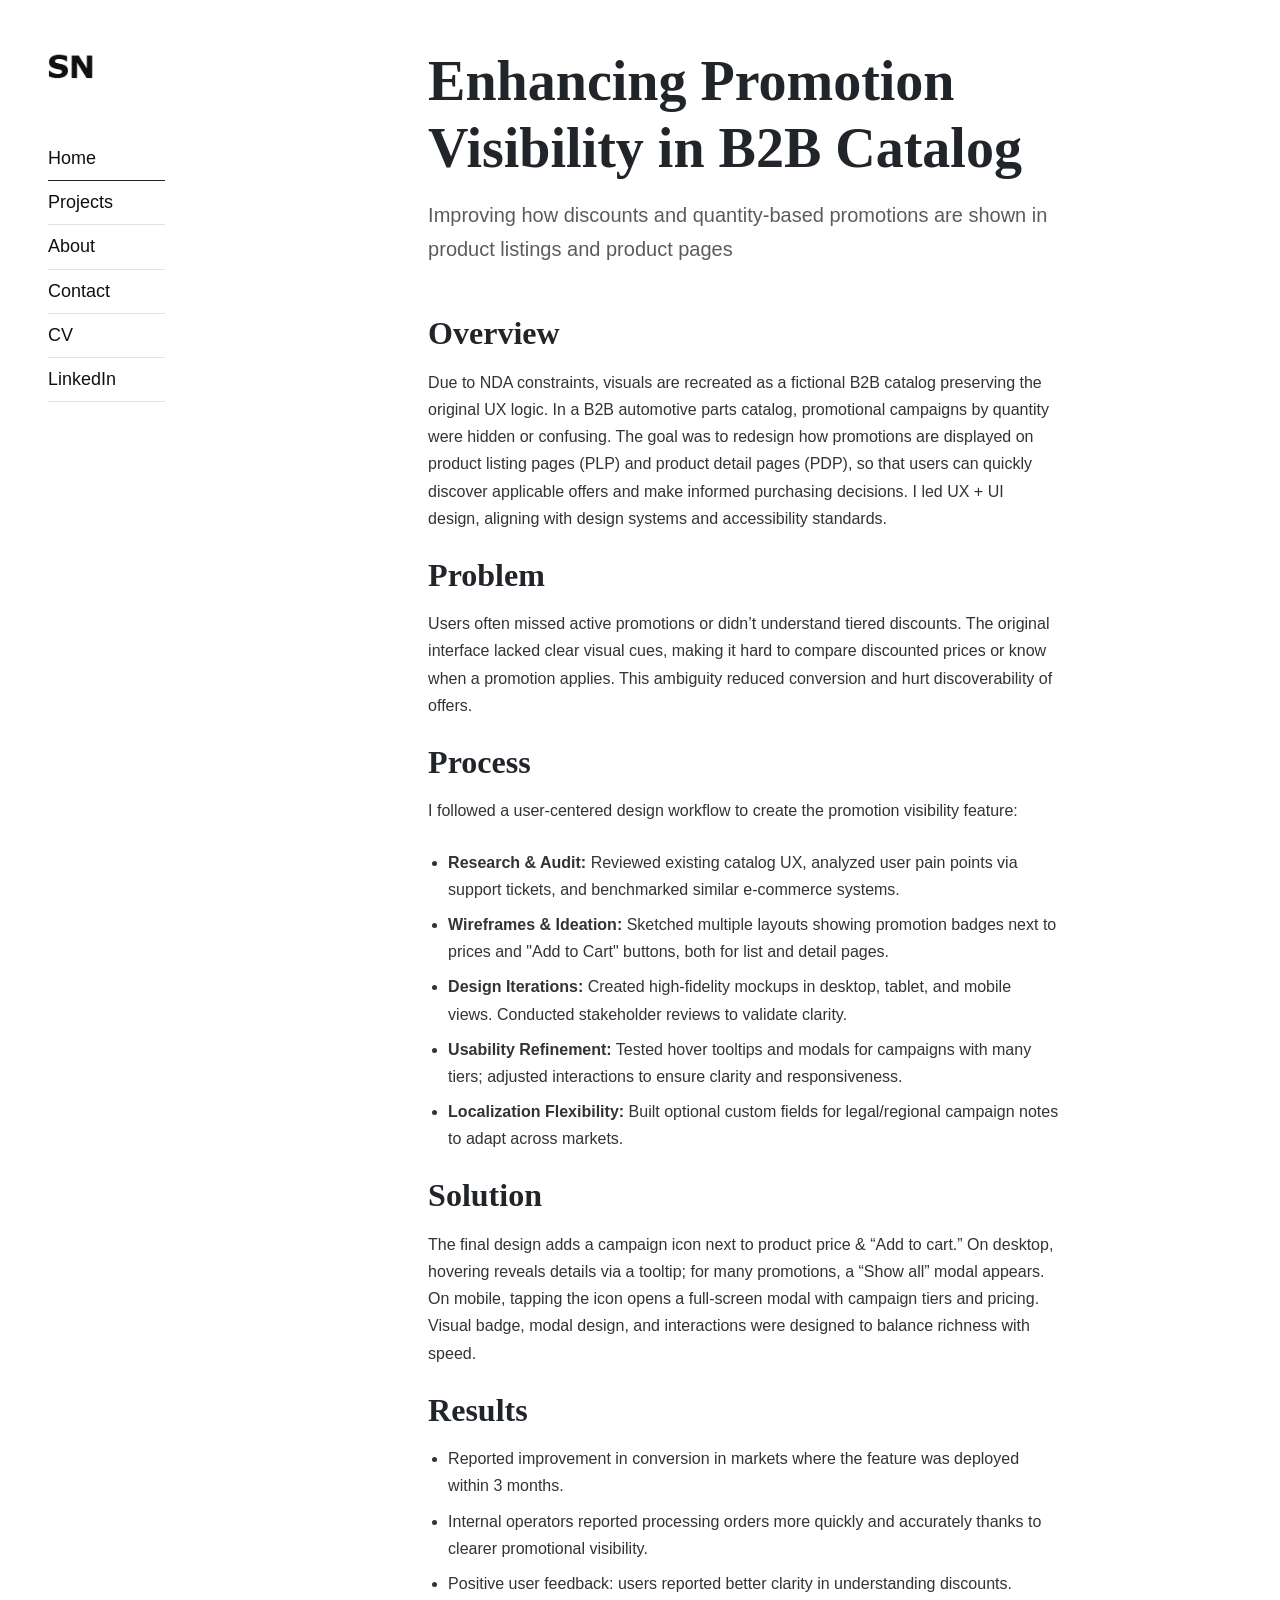
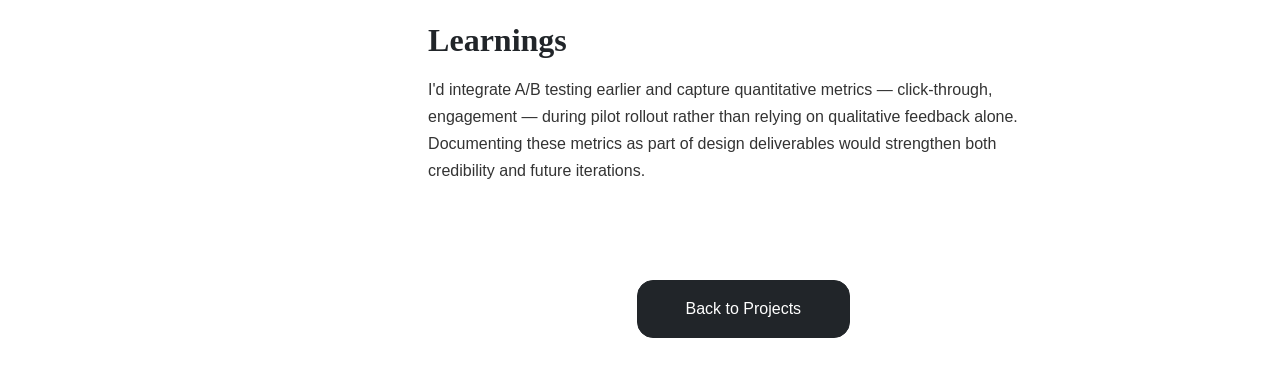
==== case-studies/Project-1.html @ 199e0dfa "Add files via upload" ====
<!DOCTYPE html>
<html lang="en"><plasmo-csui id="plasmo-inspector"><template shadowrootmode="open"><style>@import "https://fonts.googleapis.com/css2?family=Inter:wght@300;400;500&display=swap";@import "https://fonts.googleapis.com/css2?family=Roboto:wght@300;400;500&display=swap";@import "https://fonts.googleapis.com/css2?family=Inter:wght@100..900&family=Roboto+Mono:ital,wght@0,100..700;1,100..700&display=swap";*,:before,:after,::backdrop{--tw-border-spacing-x:0;--tw-border-spacing-y:0;--tw-translate-x:0;--tw-translate-y:0;--tw-rotate:0;--tw-skew-x:0;--tw-skew-y:0;--tw-scale-x:1;--tw-scale-y:1;--tw-pan-x: ;--tw-pan-y: ;--tw-pinch-zoom: ;--tw-scroll-snap-strictness:proximity;--tw-gradient-from-position: ;--tw-gradient-via-position: ;--tw-gradient-to-position: ;--tw-ordinal: ;--tw-slashed-zero: ;--tw-numeric-figure: ;--tw-numeric-spacing: ;--tw-numeric-fraction: ;--tw-ring-inset: ;--tw-ring-offset-width:0px;--tw-ring-offset-color:#fff;--tw-ring-color:#3b82f680;--tw-ring-offset-shadow:0 0 #0000;--tw-ring-shadow:0 0 #0000;--tw-shadow:0 0 #0000;--tw-shadow-colored:0 0 #0000;--tw-blur: ;--tw-brightness: ;--tw-contrast: ;--tw-grayscale: ;--tw-hue-rotate: ;--tw-invert: ;--tw-saturate: ;--tw-sepia: ;--tw-drop-shadow: ;--tw-backdrop-blur: ;--tw-backdrop-brightness: ;--tw-backdrop-contrast: ;--tw-backdrop-grayscale: ;--tw-backdrop-hue-rotate: ;--tw-backdrop-invert: ;--tw-backdrop-opacity: ;--tw-backdrop-saturate: ;--tw-backdrop-sepia: ;--tw-contain-size: ;--tw-contain-layout: ;--tw-contain-paint: ;--tw-contain-style: }*,:before,:after{box-sizing:border-box;border:0 solid #e5e7eb}:before,:after{--tw-content:""}html,:host{-webkit-text-size-adjust:100%;tab-size:4;font-feature-settings:normal;font-variation-settings:normal;-webkit-tap-highlight-color:transparent;font-family:ui-sans-serif,system-ui,sans-serif,Apple Color Emoji,Segoe UI Emoji,Segoe UI Symbol,Noto Color Emoji;line-height:1.5}body{line-height:inherit;margin:0}hr{height:0;color:inherit;border-top-width:1px}abbr:where([title]){text-decoration:underline dotted}h1,h2,h3,h4,h5,h6{font-size:inherit;font-weight:inherit}a{color:inherit;text-decoration:inherit}b,strong{font-weight:bolder}code,kbd,samp,pre{font-feature-settings:normal;font-variation-settings:normal;font-family:ui-monospace,SFMono-Regular,Menlo,Monaco,Consolas,Liberation Mono,Courier New,monospace;font-size:1em}small{font-size:80%}sub,sup{vertical-align:baseline;font-size:75%;line-height:0;position:relative}sub{bottom:-.25em}sup{top:-.5em}table{text-indent:0;border-color:inherit;border-collapse:collapse}button,input,optgroup,select,textarea{font-feature-settings:inherit;font-variation-settings:inherit;font-family:inherit;font-size:100%;font-weight:inherit;line-height:inherit;letter-spacing:inherit;color:inherit;margin:0;padding:0}button,select{text-transform:none}button,input:where([type=button]),input:where([type=reset]),input:where([type=submit]){-webkit-appearance:button;background-color:#0000;background-image:none}:-moz-focusring{outline:auto}:-moz-ui-invalid{box-shadow:none}progress{vertical-align:baseline}::-webkit-inner-spin-button{height:auto}::-webkit-outer-spin-button{height:auto}[type=search]{-webkit-appearance:textfield;outline-offset:-2px}::-webkit-search-decoration{-webkit-appearance:none}::-webkit-file-upload-button{-webkit-appearance:button;font:inherit}summary{display:list-item}blockquote,dl,dd,h1,h2,h3,h4,h5,h6,hr,figure,p,pre{margin:0}fieldset{margin:0;padding:0}legend{padding:0}ol,ul,menu{margin:0;padding:0;list-style:none}dialog{padding:0}textarea{resize:vertical}input::-moz-placeholder{opacity:1;color:#9ca3af}textarea::-moz-placeholder{opacity:1;color:#9ca3af}input::placeholder,textarea::placeholder{opacity:1;color:#9ca3af}button,[role=button]{cursor:pointer}:disabled{cursor:default}img,svg,video,canvas,audio,iframe,embed,object{vertical-align:middle;display:block}img,video{max-width:100%;height:auto}[hidden]:where(:not([hidden=until-found])){display:none}.\!container{width:100%!important}.container{width:100%}@media (width>=640px){.\!container{max-width:640px!important}.container{max-width:640px}}@media (width>=768px){.\!container{max-width:768px!important}.container{max-width:768px}}@media (width>=1024px){.\!container{max-width:1024px!important}.container{max-width:1024px}}@media (width>=1280px){.\!container{max-width:1280px!important}.container{max-width:1280px}}@media (width>=1536px){.\!container{max-width:1536px!important}.container{max-width:1536px}}.sr-only{clip:rect(0,0,0,0);white-space:nowrap;border-width:0;width:1px;height:1px;margin:-1px;padding:0;position:absolute;overflow:hidden}.pointer-events-none{pointer-events:none}.visible{visibility:visible}.collapse{visibility:collapse}.static{position:static}.fixed{position:fixed}.absolute{position:absolute}.relative{position:relative}.inset-0{inset:0}.-left-5{left:-1.25rem}.-right-3{right:-.75rem}.-top-16{top:-4rem}.-top-5{top:-1.25rem}.-top-6{top:-1.5rem}.-top-8{top:-2rem}.-top-9{top:-2.25rem}.bottom-0{bottom:0}.left-0{left:0}.left-1\/2{left:50%}.left-12{left:3rem}.left-\[32px\]{left:32px}.right-0{right:0}.right-4{right:1rem}.right-\[15px\]{right:15px}.right-\[21px\]{right:21px}.right-\[39px\]{right:39px}.top-0{top:0}.top-0\.5{top:.125rem}.top-4{top:1rem}.top-40{top:10rem}.top-8{top:2rem}.top-\[120px\]{top:120px}.top-\[127px\]{top:127px}.top-\[13px\]{top:13px}.top-\[23px\]{top:23px}.top-\[250px\]{top:250px}.top-\[47px\]{top:47px}.top-auto{top:auto}.z-0{z-index:0}.z-10{z-index:10}.z-20{z-index:20}.z-50{z-index:50}.z-\[1000\]{z-index:1000}.z-\[999999\]{z-index:999999}.col-span-2{grid-column:span 2/span 2}.m-0{margin:0}.m-1{margin:.25rem}.m-2{margin:.5rem}.m-3{margin:.75rem}.m-4{margin:1rem}.m-auto{margin:auto}.-mx-4{margin-left:-1rem;margin-right:-1rem}.mx-0{margin-left:0;margin-right:0}.mx-4{margin-left:1rem;margin-right:1rem}.mx-auto{margin-left:auto;margin-right:auto}.my-0{margin-top:0;margin-bottom:0}.my-1{margin-top:.25rem;margin-bottom:.25rem}.my-10{margin-top:2.5rem;margin-bottom:2.5rem}.my-12{margin-top:3rem;margin-bottom:3rem}.my-16{margin-top:4rem;margin-bottom:4rem}.my-2{margin-top:.5rem;margin-bottom:.5rem}.my-2\.5{margin-top:.625rem;margin-bottom:.625rem}.my-3{margin-top:.75rem;margin-bottom:.75rem}.my-4{margin-top:1rem;margin-bottom:1rem}.my-5{margin-top:1.25rem;margin-bottom:1.25rem}.my-6{margin-top:1.5rem;margin-bottom:1.5rem}.my-8{margin-top:2rem;margin-bottom:2rem}.-mb-2{margin-bottom:-.5rem}.mb-0{margin-bottom:0}.mb-1{margin-bottom:.25rem}.mb-10{margin-bottom:2.5rem}.mb-12{margin-bottom:3rem}.mb-16{margin-bottom:4rem}.mb-2{margin-bottom:.5rem}.mb-3{margin-bottom:.75rem}.mb-4{margin-bottom:1rem}.mb-5{margin-bottom:1.25rem}.mb-6{margin-bottom:1.5rem}.mb-8{margin-bottom:2rem}.ml-1{margin-left:.25rem}.ml-2{margin-left:.5rem}.ml-3{margin-left:.75rem}.ml-4{margin-left:1rem}.ml-5{margin-left:1.25rem}.ml-\[-1rem\]{margin-left:-1rem}.ml-auto{margin-left:auto}.mr-0{margin-right:0}.mr-1{margin-right:.25rem}.mr-2{margin-right:.5rem}.mr-3{margin-right:.75rem}.mr-4{margin-right:1rem}.mr-\[-1rem\]{margin-right:-1rem}.ms-3{margin-inline-start:.75rem}.mt-0{margin-top:0}.mt-1{margin-top:.25rem}.mt-10{margin-top:2.5rem}.mt-12{margin-top:3rem}.mt-16{margin-top:4rem}.mt-2{margin-top:.5rem}.mt-3{margin-top:.75rem}.mt-4{margin-top:1rem}.mt-5{margin-top:1.25rem}.mt-6{margin-top:1.5rem}.mt-8{margin-top:2rem}.mt-\[-1rem\]{margin-top:-1rem}.block{display:block}.inline-block{display:inline-block}.inline{display:inline}.flex{display:flex}.inline-flex{display:inline-flex}.grid{display:grid}.contents{display:contents}.hidden{display:none}.aspect-square{aspect-ratio:1}.h-10{height:2.5rem}.h-14{height:3.5rem}.h-16{height:4rem}.h-2{height:.5rem}.h-3{height:.75rem}.h-4{height:1rem}.h-5{height:1.25rem}.h-6{height:1.5rem}.h-8{height:2rem}.h-9{height:2.25rem}.h-\[140px\]{height:140px}.h-\[14px\]{height:14px}.h-\[152px\]{height:152px}.h-\[1px\]{height:1px}.h-\[24px\]{height:24px}.h-\[251px\]{height:251px}.h-\[252px\]{height:252px}.h-\[280px\]{height:280px}.h-\[32px\]{height:32px}.h-\[360px\]{height:360px}.h-\[36px\]{height:36px}.h-\[643px\]{height:643px}.h-\[650px\]{height:650px}.h-\[6px\]{height:6px}.h-\[80\%\]{height:80%}.h-\[88px\]{height:88px}.h-auto{height:auto}.h-full{height:100%}.h-screen{height:100vh}.max-h-\[400px\]{max-height:400px}.max-h-\[594px\]{max-height:594px}.max-h-\[643px\]{max-height:643px}.max-h-\[644px\]{max-height:644px}.max-h-\[648px\]{max-height:648px}.max-h-\[794px\]{max-height:794px}.max-h-\[80vh\]{max-height:80vh}.max-h-\[813px\]{max-height:813px}.max-h-fit{max-height:fit-content}.max-h-full{max-height:100%}.min-h-0{min-height:0}.min-h-\[50px\]{min-height:50px}.w-1\/2{width:50%}.w-10{width:2.5rem}.w-11\/12{width:91.6667%}.w-12{width:3rem}.w-14{width:3.5rem}.w-16{width:4rem}.w-3{width:.75rem}.w-4{width:1rem}.w-5{width:1.25rem}.w-6{width:1.5rem}.w-8{width:2rem}.w-\[106px\]{width:106px}.w-\[108px\]{width:108px}.w-\[116px\]{width:116px}.w-\[120px\]{width:120px}.w-\[130px\]{width:130px}.w-\[140px\]{width:140px}.w-\[147px\]{width:147px}.w-\[167px\]{width:167px}.w-\[168px\]{width:168px}.w-\[177px\]{width:177px}.w-\[180px\]{width:180px}.w-\[195px\]{width:195px}.w-\[222px\]{width:222px}.w-\[296px\]{width:296px}.w-\[30px\]{width:30px}.w-\[328px\]{width:328px}.w-\[360px\]{width:360px}.w-\[48\%\]{width:48%}.w-\[50\%\]{width:50%}.w-\[60px\]{width:60px}.w-\[6px\]{width:6px}.w-\[78px\]{width:78px}.w-\[90\%\]{width:90%}.w-\[97px\]{width:97px}.w-\[98px\]{width:98px}.w-\[calc\(100\%-19px\)\]{width:calc(100% - 19px)}.w-auto{width:auto}.w-fit{width:fit-content}.w-full{width:100%}.w-min{width:min-content}.min-w-48{min-width:12rem}.min-w-5{min-width:1.25rem}.min-w-\[138px\]{min-width:138px}.min-w-\[160px\]{min-width:160px}.max-w-\[150px\]{max-width:150px}.max-w-\[220px\]{max-width:220px}.max-w-\[290px\]{max-width:290px}.max-w-\[450px\]{max-width:450px}.max-w-\[500px\]{max-width:500px}.max-w-lg{max-width:32rem}.max-w-md{max-width:28rem}.max-w-xl{max-width:36rem}.flex-1{flex:1}.flex-shrink-0,.shrink-0{flex-shrink:0}.flex-grow{flex-grow:1}.-translate-x-1\/2{--tw-translate-x:-50%;transform:translate(var(--tw-translate-x),var(--tw-translate-y))rotate(var(--tw-rotate))skewX(var(--tw-skew-x))skewY(var(--tw-skew-y))scaleX(var(--tw-scale-x))scaleY(var(--tw-scale-y))}.-translate-y-16{--tw-translate-y:-4rem;transform:translate(var(--tw-translate-x),var(--tw-translate-y))rotate(var(--tw-rotate))skewX(var(--tw-skew-x))skewY(var(--tw-skew-y))scaleX(var(--tw-scale-x))scaleY(var(--tw-scale-y))}.-translate-y-2{--tw-translate-y:-.5rem;transform:translate(var(--tw-translate-x),var(--tw-translate-y))rotate(var(--tw-rotate))skewX(var(--tw-skew-x))skewY(var(--tw-skew-y))scaleX(var(--tw-scale-x))scaleY(var(--tw-scale-y))}.-translate-y-6{--tw-translate-y:-1.5rem;transform:translate(var(--tw-translate-x),var(--tw-translate-y))rotate(var(--tw-rotate))skewX(var(--tw-skew-x))skewY(var(--tw-skew-y))scaleX(var(--tw-scale-x))scaleY(var(--tw-scale-y))}.translate-x-0{--tw-translate-x:0px;transform:translate(var(--tw-translate-x),var(--tw-translate-y))rotate(var(--tw-rotate))skewX(var(--tw-skew-x))skewY(var(--tw-skew-y))scaleX(var(--tw-scale-x))scaleY(var(--tw-scale-y))}.translate-x-0\.5{--tw-translate-x:.125rem;transform:translate(var(--tw-translate-x),var(--tw-translate-y))rotate(var(--tw-rotate))skewX(var(--tw-skew-x))skewY(var(--tw-skew-y))scaleX(var(--tw-scale-x))scaleY(var(--tw-scale-y))}.translate-x-3{--tw-translate-x:.75rem;transform:translate(var(--tw-translate-x),var(--tw-translate-y))rotate(var(--tw-rotate))skewX(var(--tw-skew-x))skewY(var(--tw-skew-y))scaleX(var(--tw-scale-x))scaleY(var(--tw-scale-y))}.translate-x-8{--tw-translate-x:2rem;transform:translate(var(--tw-translate-x),var(--tw-translate-y))rotate(var(--tw-rotate))skewX(var(--tw-skew-x))skewY(var(--tw-skew-y))scaleX(var(--tw-scale-x))scaleY(var(--tw-scale-y))}.translate-x-\[0\.6rem\]{--tw-translate-x:.6rem;transform:translate(var(--tw-translate-x),var(--tw-translate-y))rotate(var(--tw-rotate))skewX(var(--tw-skew-x))skewY(var(--tw-skew-y))scaleX(var(--tw-scale-x))scaleY(var(--tw-scale-y))}.translate-y-2{--tw-translate-y:.5rem;transform:translate(var(--tw-translate-x),var(--tw-translate-y))rotate(var(--tw-rotate))skewX(var(--tw-skew-x))skewY(var(--tw-skew-y))scaleX(var(--tw-scale-x))scaleY(var(--tw-scale-y))}.translate-y-\[23px\]{--tw-translate-y:23px;transform:translate(var(--tw-translate-x),var(--tw-translate-y))rotate(var(--tw-rotate))skewX(var(--tw-skew-x))skewY(var(--tw-skew-y))scaleX(var(--tw-scale-x))scaleY(var(--tw-scale-y))}.rotate-180{--tw-rotate:180deg;transform:translate(var(--tw-translate-x),var(--tw-translate-y))rotate(var(--tw-rotate))skewX(var(--tw-skew-x))skewY(var(--tw-skew-y))scaleX(var(--tw-scale-x))scaleY(var(--tw-scale-y))}.scale-100{--tw-scale-x:1;--tw-scale-y:1;transform:translate(var(--tw-translate-x),var(--tw-translate-y))rotate(var(--tw-rotate))skewX(var(--tw-skew-x))skewY(var(--tw-skew-y))scaleX(var(--tw-scale-x))scaleY(var(--tw-scale-y))}.scale-95{--tw-scale-x:.95;--tw-scale-y:.95;transform:translate(var(--tw-translate-x),var(--tw-translate-y))rotate(var(--tw-rotate))skewX(var(--tw-skew-x))skewY(var(--tw-skew-y))scaleX(var(--tw-scale-x))scaleY(var(--tw-scale-y))}.transform{transform:translate(var(--tw-translate-x),var(--tw-translate-y))rotate(var(--tw-rotate))skewX(var(--tw-skew-x))skewY(var(--tw-skew-y))scaleX(var(--tw-scale-x))scaleY(var(--tw-scale-y))}@keyframes pulse{50%{opacity:.5}}.animate-pulse-slow{animation:3s cubic-bezier(.4,0,.6,1) infinite pulse}.cursor-default{cursor:default}.cursor-grab{cursor:grab}.cursor-grabbing{cursor:grabbing}.cursor-not-allowed{cursor:not-allowed}.cursor-pointer{cursor:pointer}.select-none{user-select:none}.resize{resize:both}.list-none{list-style-type:none}.grid-cols-3{grid-template-columns:repeat(3,minmax(0,1fr))}.flex-row{flex-direction:row}.flex-col{flex-direction:column}.flex-wrap{flex-wrap:wrap}.flex-nowrap{flex-wrap:nowrap}.items-start{align-items:flex-start}.items-end{align-items:flex-end}.items-center{align-items:center}.items-baseline{align-items:baseline}.justify-start{justify-content:flex-start}.justify-end{justify-content:flex-end}.justify-center{justify-content:center}.justify-between{justify-content:space-between}.justify-around{justify-content:space-around}.gap-0{gap:0}.gap-1{gap:.25rem}.gap-2{gap:.5rem}.gap-3{gap:.75rem}.gap-4{gap:1rem}.gap-\[10px\]{gap:10px}.gap-x-1{-moz-column-gap:.25rem;column-gap:.25rem}.gap-x-2{-moz-column-gap:.5rem;column-gap:.5rem}.gap-x-3{-moz-column-gap:.75rem;column-gap:.75rem}.gap-y-2{row-gap:.5rem}.gap-y-3{row-gap:.75rem}.gap-y-4{row-gap:1rem}.gap-y-5{row-gap:1.25rem}.space-x-1>:not([hidden])~:not([hidden]){--tw-space-x-reverse:0;margin-right:calc(.25rem*var(--tw-space-x-reverse));margin-left:calc(.25rem*calc(1 - var(--tw-space-x-reverse)))}.space-y-1>:not([hidden])~:not([hidden]){--tw-space-y-reverse:0;margin-top:calc(.25rem*calc(1 - var(--tw-space-y-reverse)));margin-bottom:calc(.25rem*var(--tw-space-y-reverse))}.space-y-2>:not([hidden])~:not([hidden]){--tw-space-y-reverse:0;margin-top:calc(.5rem*calc(1 - var(--tw-space-y-reverse)));margin-bottom:calc(.5rem*var(--tw-space-y-reverse))}.space-y-3>:not([hidden])~:not([hidden]){--tw-space-y-reverse:0;margin-top:calc(.75rem*calc(1 - var(--tw-space-y-reverse)));margin-bottom:calc(.75rem*var(--tw-space-y-reverse))}.space-y-4>:not([hidden])~:not([hidden]){--tw-space-y-reverse:0;margin-top:calc(1rem*calc(1 - var(--tw-space-y-reverse)));margin-bottom:calc(1rem*var(--tw-space-y-reverse))}.divide-y>:not([hidden])~:not([hidden]){--tw-divide-y-reverse:0;border-top-width:calc(1px*calc(1 - var(--tw-divide-y-reverse)));border-bottom-width:calc(1px*var(--tw-divide-y-reverse))}.divide-gray-100>:not([hidden])~:not([hidden]){--tw-divide-opacity:1;border-color:rgb(243 244 246/var(--tw-divide-opacity,1))}.overflow-auto{overflow:auto}.overflow-hidden{overflow:hidden}.overflow-visible{overflow:visible}.overflow-x-auto{overflow-x:auto}.overflow-y-auto{overflow-y:auto}.overflow-x-hidden{overflow-x:hidden}.overflow-x-scroll{overflow-x:scroll}.overflow-y-scroll{overflow-y:scroll}.truncate{text-overflow:ellipsis;white-space:nowrap;overflow:hidden}.whitespace-normal{white-space:normal}.whitespace-nowrap{white-space:nowrap}.whitespace-pre-line{white-space:pre-line}.whitespace-pre-wrap{white-space:pre-wrap}.break-words{overflow-wrap:break-word}.rounded{border-radius:.25rem}.rounded-\[3px\]{border-radius:3px}.rounded-\[4px\]{border-radius:4px}.rounded-full{border-radius:9999px}.rounded-lg{border-radius:.5rem}.rounded-md{border-radius:.375rem}.rounded-sm{border-radius:.125rem}.rounded-xl{border-radius:.75rem}.rounded-b-lg{border-bottom-right-radius:.5rem;border-bottom-left-radius:.5rem}.rounded-b-xl{border-bottom-right-radius:.75rem;border-bottom-left-radius:.75rem}.rounded-t-lg{border-top-left-radius:.5rem;border-top-right-radius:.5rem}.rounded-t-xl{border-top-left-radius:.75rem;border-top-right-radius:.75rem}.border{border-width:1px}.border-y{border-top-width:1px;border-bottom-width:1px}.border-b{border-bottom-width:1px}.border-t{border-top-width:1px}.border-dashed{border-style:dashed}.border-none{border-style:none}.border-black\/10{border-color:#0000001a}.border-black\/15{border-color:#00000026}.border-black\/20{border-color:#0003}.border-black\/25{border-color:#00000040}.border-black\/8{border-color:#00000014}.border-black\/\[0\.16\]{border-color:#00000029}.border-gray-200{--tw-border-opacity:1;border-color:rgb(229 231 235/var(--tw-border-opacity,1))}.border-gray-300{--tw-border-opacity:1;border-color:rgb(209 213 219/var(--tw-border-opacity,1))}.border-gray-700{--tw-border-opacity:1;border-color:rgb(55 65 81/var(--tw-border-opacity,1))}.border-peeper-purple{--tw-border-opacity:1;border-color:rgb(93 45 230/var(--tw-border-opacity,1))}.border-red-200{--tw-border-opacity:1;border-color:rgb(254 202 202/var(--tw-border-opacity,1))}.border-surface-gray{--tw-border-opacity:1;border-color:rgb(245 245 245/var(--tw-border-opacity,1))}.border-white{--tw-border-opacity:1;border-color:rgb(255 255 255/var(--tw-border-opacity,1))}.border-white\/10{border-color:#ffffff1a}.border-white\/15{border-color:#ffffff26}.border-white\/20{border-color:#fff3}.border-white\/25{border-color:#ffffff40}.border-white\/8{border-color:#ffffff14}.border-t-gray-200{--tw-border-opacity:1;border-top-color:rgb(229 231 235/var(--tw-border-opacity,1))}.border-t-white\/15{border-top-color:#ffffff26}.bg-\[\#05381A\]{--tw-bg-opacity:1;background-color:rgb(5 56 26/var(--tw-bg-opacity,1))}.bg-\[\#580808\]{--tw-bg-opacity:1;background-color:rgb(88 8 8/var(--tw-bg-opacity,1))}.bg-\[\#C5F1D8\]{--tw-bg-opacity:1;background-color:rgb(197 241 216/var(--tw-bg-opacity,1))}.bg-\[\#C7C7C7\]{--tw-bg-opacity:1;background-color:rgb(199 199 199/var(--tw-bg-opacity,1))}.bg-\[\#EBEBEB\]{--tw-bg-opacity:1;background-color:rgb(235 235 235/var(--tw-bg-opacity,1))}.bg-\[\#FCDEDE\]{--tw-bg-opacity:1;background-color:rgb(252 222 222/var(--tw-bg-opacity,1))}.bg-active-tab{background-color:#5d2de614}.bg-active-tab-hover{background-color:#5d2de629}.bg-black{--tw-bg-opacity:1;background-color:rgb(0 0 0/var(--tw-bg-opacity,1))}.bg-black\/10{background-color:#0000001a}.bg-black\/25{background-color:#00000040}.bg-black\/30{background-color:#0000004d}.bg-black\/40{background-color:#0006}.bg-black\/5{background-color:#0000000d}.bg-black\/60{background-color:#0009}.bg-black\/8{background-color:#00000014}.bg-blue-500{--tw-bg-opacity:1;background-color:rgb(59 130 246/var(--tw-bg-opacity,1))}.bg-gray-100{--tw-bg-opacity:1;background-color:rgb(243 244 246/var(--tw-bg-opacity,1))}.bg-gray-200{--tw-bg-opacity:1;background-color:rgb(229 231 235/var(--tw-bg-opacity,1))}.bg-gray-300{--tw-bg-opacity:1;background-color:rgb(209 213 219/var(--tw-bg-opacity,1))}.bg-peeper-dark-gray{--tw-bg-opacity:1;background-color:rgb(38 38 38/var(--tw-bg-opacity,1))}.bg-peeper-dark-pink\/15{background-color:#fb3aa226}.bg-peeper-dark-pink\/25{background-color:#fb3aa240}.bg-peeper-gray{--tw-bg-opacity:1;background-color:rgb(102 102 102/var(--tw-bg-opacity,1))}.bg-peeper-green{--tw-bg-opacity:1;background-color:rgb(5 56 26/var(--tw-bg-opacity,1))}.bg-peeper-light-green{--tw-bg-opacity:1;background-color:rgb(211 248 225/var(--tw-bg-opacity,1))}.bg-peeper-pink-accent{--tw-bg-opacity:1;background-color:rgb(255 235 246/var(--tw-bg-opacity,1))}.bg-peeper-purple{--tw-bg-opacity:1;background-color:rgb(93 45 230/var(--tw-bg-opacity,1))}.bg-peeper-purple\/15{background-color:#5d2de626}.bg-peeper-purple\/35{background-color:#5d2de659}.bg-peeper-purple\/50{background-color:#5d2de680}.bg-peeper-purple\/8{background-color:#5d2de614}.bg-peeper-white-hover{--tw-bg-opacity:1;background-color:rgb(245 245 245/var(--tw-bg-opacity,1))}.bg-primary{--tw-bg-opacity:1;background-color:rgb(14 14 14/var(--tw-bg-opacity,1))}.bg-red-50{--tw-bg-opacity:1;background-color:rgb(254 242 242/var(--tw-bg-opacity,1))}.bg-secondary{--tw-bg-opacity:1;background-color:rgb(38 38 38/var(--tw-bg-opacity,1))}.bg-surface-gray{--tw-bg-opacity:1;background-color:rgb(245 245 245/var(--tw-bg-opacity,1))}.bg-transparent{background-color:#0000}.bg-white{--tw-bg-opacity:1;background-color:rgb(255 255 255/var(--tw-bg-opacity,1))}.bg-white\/10{background-color:#ffffff1a}.bg-white\/15{background-color:#ffffff26}.bg-white\/5{background-color:#ffffff0d}.bg-white\/8{background-color:#ffffff14}.bg-opacity-80{--tw-bg-opacity:.8}.bg-gradient-to-b{background-image:linear-gradient(to bottom,var(--tw-gradient-stops))}.bg-gradient-to-t{background-image:linear-gradient(to top,var(--tw-gradient-stops))}.from-black\/0{--tw-gradient-from:#0000 var(--tw-gradient-from-position);--tw-gradient-to:#0000 var(--tw-gradient-to-position);--tw-gradient-stops:var(--tw-gradient-from),var(--tw-gradient-to)}.from-white\/0{--tw-gradient-from:#fff0 var(--tw-gradient-from-position);--tw-gradient-to:#fff0 var(--tw-gradient-to-position);--tw-gradient-stops:var(--tw-gradient-from),var(--tw-gradient-to)}.from-white\/80{--tw-gradient-from:#fffc var(--tw-gradient-from-position);--tw-gradient-to:#fff0 var(--tw-gradient-to-position);--tw-gradient-stops:var(--tw-gradient-from),var(--tw-gradient-to)}.via-white\/50{--tw-gradient-to:#fff0 var(--tw-gradient-to-position);--tw-gradient-stops:var(--tw-gradient-from),#ffffff80 var(--tw-gradient-via-position),var(--tw-gradient-to)}.via-white\/70{--tw-gradient-to:#fff0 var(--tw-gradient-to-position);--tw-gradient-stops:var(--tw-gradient-from),#ffffffb3 var(--tw-gradient-via-position),var(--tw-gradient-to)}.to-black\/60{--tw-gradient-to:#0009 var(--tw-gradient-to-position)}.to-white\/0{--tw-gradient-to:#fff0 var(--tw-gradient-to-position)}.to-white\/100{--tw-gradient-to:#fff var(--tw-gradient-to-position)}.fill-\[\#5D2DE6\]{fill:#5d2de6}.fill-\[\#999\]{fill:#999}.fill-\[\#9E81F0\]{fill:#9e81f0}.fill-\[\#C7C7C7\]{fill:#c7c7c7}.fill-inspector-props{fill:#999}.fill-peeper-dark-gray{fill:#262626}.stroke-peeper-gray{stroke:#666}.stroke-peeper-light-pink{stroke:#9e81f0}.stroke-peeper-purple{stroke:#5d2de6}.stroke-peeper-white-secondary{stroke:#c7c7c7}.object-contain{-o-object-fit:contain;object-fit:contain}.object-cover{-o-object-fit:cover;object-fit:cover}.p-0{padding:0}.p-1{padding:.25rem}.p-1\.5{padding:.375rem}.p-2{padding:.5rem}.p-3{padding:.75rem}.p-4{padding:1rem}.p-5{padding:1.25rem}.p-6{padding:1.5rem}.p-\[12px\]{padding:12px}.px-0{padding-left:0;padding-right:0}.px-1{padding-left:.25rem;padding-right:.25rem}.px-2{padding-left:.5rem;padding-right:.5rem}.px-3{padding-left:.75rem;padding-right:.75rem}.px-4{padding-left:1rem;padding-right:1rem}.px-6{padding-left:1.5rem;padding-right:1.5rem}.px-\[10px\]{padding-left:10px;padding-right:10px}.py-0{padding-top:0;padding-bottom:0}.py-1{padding-top:.25rem;padding-bottom:.25rem}.py-2{padding-top:.5rem;padding-bottom:.5rem}.py-3{padding-top:.75rem;padding-bottom:.75rem}.py-4{padding-top:1rem;padding-bottom:1rem}.py-5{padding-top:1.25rem;padding-bottom:1.25rem}.py-8{padding-top:2rem;padding-bottom:2rem}.py-\[2px\]{padding-top:2px;padding-bottom:2px}.pb-1{padding-bottom:.25rem}.pb-4{padding-bottom:1rem}.pb-6{padding-bottom:1.5rem}.pl-1{padding-left:.25rem}.pl-3{padding-left:.75rem}.pr-2{padding-right:.5rem}.pt-1{padding-top:.25rem}.pt-2{padding-top:.5rem}.pt-4{padding-top:1rem}.text-left{text-align:left}.text-center{text-align:center}.font-mono{font-family:ui-monospace,SFMono-Regular,Menlo,Monaco,Consolas,Liberation Mono,Courier New,monospace}.font-roboto{font-family:Roboto,sans-serif,Roboto Mono}.font-roboto-mono{font-family:Roboto Mono}.text-2xl{font-size:1.5rem;line-height:2rem}.text-\[10px\]{font-size:10px}.text-\[12px\]{font-size:12px}.text-\[14px\]{font-size:14px}.text-base{font-size:1rem;line-height:1.5rem}.text-lg{font-size:1.125rem;line-height:1.75rem}.text-sm{font-size:.875rem;line-height:1.25rem}.text-xl{font-size:1.25rem;line-height:1.75rem}.text-xs{font-size:.75rem;line-height:1rem}.font-\[500\]{font-weight:500}.font-bold{font-weight:700}.font-light{font-weight:300}.font-medium{font-weight:500}.font-normal{font-weight:400}.font-semibold{font-weight:600}.uppercase{text-transform:uppercase}.\!capitalize{text-transform:capitalize!important}.capitalize{text-transform:capitalize}.normal-case{text-transform:none}.leading-120{line-height:120%}.leading-130{line-height:130%}.leading-140{line-height:140%}.leading-6{line-height:1.5rem}.leading-none{line-height:1}.leading-paragraph{line-height:140%}.tracking-14{letter-spacing:-.14px}.tracking-16{letter-spacing:-.16px}.tracking-2{letter-spacing:-.2px}.tracking-24{letter-spacing:-.24px}.tracking-4{letter-spacing:-.4px}.tracking-wide{letter-spacing:.025em}.tracking-wider{letter-spacing:.05em}.text-\[\#0E0E0E\]{--tw-text-opacity:1;color:rgb(14 14 14/var(--tw-text-opacity,1))}.text-\[\#580808\]{--tw-text-opacity:1;color:rgb(88 8 8/var(--tw-text-opacity,1))}.text-\[\#C5F1D8\]{--tw-text-opacity:1;color:rgb(197 241 216/var(--tw-text-opacity,1))}.text-\[\#F7CECE\]{--tw-text-opacity:1;color:rgb(247 206 206/var(--tw-text-opacity,1))}.text-black{--tw-text-opacity:1;color:rgb(0 0 0/var(--tw-text-opacity,1))}.text-blue-500{--tw-text-opacity:1;color:rgb(59 130 246/var(--tw-text-opacity,1))}.text-blue-600{--tw-text-opacity:1;color:rgb(37 99 235/var(--tw-text-opacity,1))}.text-gray-200{--tw-text-opacity:1;color:rgb(229 231 235/var(--tw-text-opacity,1))}.text-gray-400{--tw-text-opacity:1;color:rgb(156 163 175/var(--tw-text-opacity,1))}.text-gray-500{--tw-text-opacity:1;color:rgb(107 114 128/var(--tw-text-opacity,1))}.text-gray-600{--tw-text-opacity:1;color:rgb(75 85 99/var(--tw-text-opacity,1))}.text-gray-700{--tw-text-opacity:1;color:rgb(55 65 81/var(--tw-text-opacity,1))}.text-gray-800{--tw-text-opacity:1;color:rgb(31 41 55/var(--tw-text-opacity,1))}.text-gray-900{--tw-text-opacity:1;color:rgb(17 24 39/var(--tw-text-opacity,1))}.text-inspector-props{--tw-text-opacity:1;color:rgb(153 153 153/var(--tw-text-opacity,1))}.text-orange-600{--tw-text-opacity:1;color:rgb(234 88 12/var(--tw-text-opacity,1))}.text-peeper-dark-gray{--tw-text-opacity:1;color:rgb(38 38 38/var(--tw-text-opacity,1))}.text-peeper-gray{--tw-text-opacity:1;color:rgb(102 102 102/var(--tw-text-opacity,1))}.text-peeper-green{--tw-text-opacity:1;color:rgb(5 56 26/var(--tw-text-opacity,1))}.text-peeper-light-pink{--tw-text-opacity:1;color:rgb(158 129 240/var(--tw-text-opacity,1))}.text-peeper-pink{--tw-text-opacity:1;color:rgb(201 46 130/var(--tw-text-opacity,1))}.text-peeper-purple{--tw-text-opacity:1;color:rgb(93 45 230/var(--tw-text-opacity,1))}.text-peeper-white{--tw-text-opacity:1;color:rgb(222 222 222/var(--tw-text-opacity,1))}.text-peeper-white-secondary{--tw-text-opacity:1;color:rgb(199 199 199/var(--tw-text-opacity,1))}.text-primary{--tw-text-opacity:1;color:rgb(14 14 14/var(--tw-text-opacity,1))}.text-primary\/60{color:#0e0e0e99}.text-primary\/80{color:#0e0e0ecc}.text-red-600{--tw-text-opacity:1;color:rgb(220 38 38/var(--tw-text-opacity,1))}.text-red-800{--tw-text-opacity:1;color:rgb(153 27 27/var(--tw-text-opacity,1))}.text-secondary{--tw-text-opacity:1;color:rgb(38 38 38/var(--tw-text-opacity,1))}.text-white{--tw-text-opacity:1;color:rgb(255 255 255/var(--tw-text-opacity,1))}.text-white\/60{color:#fff9}.text-white\/80{color:#fffc}.text-white\/90{color:#ffffffe6}.opacity-0{opacity:0}.opacity-100{opacity:1}.opacity-30{opacity:.3}.opacity-50{opacity:.5}.opacity-60{opacity:.6}.\!shadow{--tw-shadow:0 1px 3px 0 #0000001a,0 1px 2px -1px #0000001a!important;--tw-shadow-colored:0 1px 3px 0 var(--tw-shadow-color),0 1px 2px -1px var(--tw-shadow-color)!important;box-shadow:var(--tw-ring-offset-shadow,0 0 #0000),var(--tw-ring-shadow,0 0 #0000),var(--tw-shadow)!important}.shadow{--tw-shadow:0 1px 3px 0 #0000001a,0 1px 2px -1px #0000001a;--tw-shadow-colored:0 1px 3px 0 var(--tw-shadow-color),0 1px 2px -1px var(--tw-shadow-color);box-shadow:var(--tw-ring-offset-shadow,0 0 #0000),var(--tw-ring-shadow,0 0 #0000),var(--tw-shadow)}.shadow-lg{--tw-shadow:0 10px 15px -3px #0000001a,0 4px 6px -4px #0000001a;--tw-shadow-colored:0 10px 15px -3px var(--tw-shadow-color),0 4px 6px -4px var(--tw-shadow-color);box-shadow:var(--tw-ring-offset-shadow,0 0 #0000),var(--tw-ring-shadow,0 0 #0000),var(--tw-shadow)}.shadow-md{--tw-shadow:0 4px 6px -1px #0000001a,0 2px 4px -2px #0000001a;--tw-shadow-colored:0 4px 6px -1px var(--tw-shadow-color),0 2px 4px -2px var(--tw-shadow-color);box-shadow:var(--tw-ring-offset-shadow,0 0 #0000),var(--tw-ring-shadow,0 0 #0000),var(--tw-shadow)}.shadow-sm{--tw-shadow:0 1px 2px 0 #0000000d;--tw-shadow-colored:0 1px 2px 0 var(--tw-shadow-color);box-shadow:var(--tw-ring-offset-shadow,0 0 #0000),var(--tw-ring-shadow,0 0 #0000),var(--tw-shadow)}.shadow-xl{--tw-shadow:0 20px 25px -5px #0000001a,0 8px 10px -6px #0000001a;--tw-shadow-colored:0 20px 25px -5px var(--tw-shadow-color),0 8px 10px -6px var(--tw-shadow-color);box-shadow:var(--tw-ring-offset-shadow,0 0 #0000),var(--tw-ring-shadow,0 0 #0000),var(--tw-shadow)}.shadow-white{--tw-shadow-color:#fff;--tw-shadow:var(--tw-shadow-colored)}.outline{outline-style:solid}.outline-2{outline-width:2px}.outline-offset-4{outline-offset:4px}.outline-blue-400{outline-color:#60a5fa}.ring{--tw-ring-offset-shadow:var(--tw-ring-inset)0 0 0 var(--tw-ring-offset-width)var(--tw-ring-offset-color);--tw-ring-shadow:var(--tw-ring-inset)0 0 0 calc(3px + var(--tw-ring-offset-width))var(--tw-ring-color);box-shadow:var(--tw-ring-offset-shadow),var(--tw-ring-shadow),var(--tw-shadow,0 0 #0000)}.ring-4{--tw-ring-offset-shadow:var(--tw-ring-inset)0 0 0 var(--tw-ring-offset-width)var(--tw-ring-offset-color);--tw-ring-shadow:var(--tw-ring-inset)0 0 0 calc(4px + var(--tw-ring-offset-width))var(--tw-ring-color);box-shadow:var(--tw-ring-offset-shadow),var(--tw-ring-shadow),var(--tw-shadow,0 0 #0000)}.ring-blue-400{--tw-ring-opacity:1;--tw-ring-color:rgb(96 165 250/var(--tw-ring-opacity,1))}.ring-offset-2{--tw-ring-offset-width:2px}.blur{--tw-blur:blur(8px);filter:var(--tw-blur)var(--tw-brightness)var(--tw-contrast)var(--tw-grayscale)var(--tw-hue-rotate)var(--tw-invert)var(--tw-saturate)var(--tw-sepia)var(--tw-drop-shadow)}.filter{filter:var(--tw-blur)var(--tw-brightness)var(--tw-contrast)var(--tw-grayscale)var(--tw-hue-rotate)var(--tw-invert)var(--tw-saturate)var(--tw-sepia)var(--tw-drop-shadow)}.backdrop-blur-sm{--tw-backdrop-blur:blur(4px);backdrop-filter:var(--tw-backdrop-blur)var(--tw-backdrop-brightness)var(--tw-backdrop-contrast)var(--tw-backdrop-grayscale)var(--tw-backdrop-hue-rotate)var(--tw-backdrop-invert)var(--tw-backdrop-opacity)var(--tw-backdrop-saturate)var(--tw-backdrop-sepia)}.transition{transition-property:color,background-color,border-color,text-decoration-color,fill,stroke,opacity,box-shadow,transform,filter,backdrop-filter;transition-duration:.15s;transition-timing-function:cubic-bezier(.4,0,.2,1)}.transition-all{transition-property:all;transition-duration:.15s;transition-timing-function:cubic-bezier(.4,0,.2,1)}.transition-colors{transition-property:color,background-color,border-color,text-decoration-color,fill,stroke;transition-duration:.15s;transition-timing-function:cubic-bezier(.4,0,.2,1)}.transition-opacity{transition-property:opacity;transition-duration:.15s;transition-timing-function:cubic-bezier(.4,0,.2,1)}.transition-transform{transition-property:transform;transition-duration:.15s;transition-timing-function:cubic-bezier(.4,0,.2,1)}.duration-0{transition-duration:0s}.duration-100{transition-duration:.1s}.duration-150{transition-duration:.15s}.duration-200{transition-duration:.2s}.duration-300{transition-duration:.3s}.duration-500{transition-duration:.5s}.ease-in-out{transition-timing-function:cubic-bezier(.4,0,.2,1)}@custom-variant dark (&:where(.dark,.dark*));body{cursor:default;margin:0;padding:0;font-family:Inter,sans-serif;font-size:16px;line-height:1.5}#plasmo-shadow-container{position:fixed!important}.hide-scrollbar::-webkit-scrollbar{display:none}.hide-scrollbar{-ms-overflow-style:none;scrollbar-width:none}.fill-available{height:stretch}.transparency-grid{background-color:#fff;background-image:linear-gradient(45deg,#d4d4d40f 25%,#0000 25%),linear-gradient(-45deg,#d4d4d481 25%,#0000 25%),linear-gradient(45deg,#0000 75%,#d4d4d481 75%),linear-gradient(-45deg,#0000 75%,#d4d4d481 75%);background-position:0 0,0 10px,10px -10px,-10px 0;background-size:20px 20px}.transparency-grid-black{background-color:#000;background-image:repeating-conic-gradient(#1a1a1a 0% 25%,#333 0% 50%);background-size:20px 20px}.border-element{background:#f5f5f5;position:absolute}.border-element-dark{background:#262626;position:absolute}.top{width:85%;height:4px;top:-1px;left:50%;transform:translate(-50%)}.bottom{width:85%;height:4px;bottom:-1px;left:50%;transform:translate(-50%)}.left{width:4px;height:79%;top:50%;left:-1px;transform:translateY(-50%)}.right{width:4px;height:79%;top:50%;right:-1px;transform:translateY(-50%)}.shadow{box-shadow:0 1px 3px #0000001f}.button_shadow{box-shadow:0 3px 3px -3px #00000029}.soft-shadow{box-shadow:0 4px 4px -4px #00000029}.dropdown-shadow{box-shadow:0 4px 4px -4px #00000040}.blur-fade:after{content:"";pointer-events:none;background:linear-gradient(270deg,#fff,#0000);width:80px;position:absolute;top:0;bottom:0;right:0}.blur-fade-dark:after{content:"";pointer-events:none;background:linear-gradient(270deg,#0e0e0e,#0000);width:80px;position:absolute;top:0;bottom:0;right:0}.gradient-background{background:linear-gradient(241deg,#fef6eb -.17%,#fef0f8 100%);transition:transform .3s ease-in-out;position:absolute;inset:0}.hover\:border-gray-300:hover{--tw-border-opacity:1;border-color:rgb(209 213 219/var(--tw-border-opacity,1))}.hover\:bg-active-tab:hover{background-color:#5d2de614}.hover\:bg-active-tab-hover:hover{background-color:#5d2de629}.hover\:bg-black\/10:hover{background-color:#0000001a}.hover\:bg-black\/5:hover{background-color:#0000000d}.hover\:bg-black\/8:hover{background-color:#00000014}.hover\:bg-blue-600:hover{--tw-bg-opacity:1;background-color:rgb(37 99 235/var(--tw-bg-opacity,1))}.hover\:bg-gray-100:hover{--tw-bg-opacity:1;background-color:rgb(243 244 246/var(--tw-bg-opacity,1))}.hover\:bg-gray-50:hover{--tw-bg-opacity:1;background-color:rgb(249 250 251/var(--tw-bg-opacity,1))}.hover\:bg-peeper-dark-gray:hover{--tw-bg-opacity:1;background-color:rgb(38 38 38/var(--tw-bg-opacity,1))}.hover\:bg-peeper-pink-accent\/80:hover{background-color:#ffebf6cc}.hover\:bg-peeper-purple-hover:hover{--tw-bg-opacity:1;background-color:rgb(74 36 184/var(--tw-bg-opacity,1))}.hover\:bg-peeper-purple\/15:hover{background-color:#5d2de626}.hover\:bg-peeper-purple\/30:hover{background-color:#5d2de64d}.hover\:bg-peeper-purple\/50:hover{background-color:#5d2de680}.hover\:bg-peeper-purple\/90:hover{background-color:#5d2de6e6}.hover\:bg-peeper-white-hover:hover{--tw-bg-opacity:1;background-color:rgb(245 245 245/var(--tw-bg-opacity,1))}.hover\:bg-peeper-white-hover\/15:hover{background-color:#f5f5f526}.hover\:bg-peeper-white-hover\/5:hover{background-color:#f5f5f50d}.hover\:bg-primary\/80:hover{background-color:#0e0e0ecc}.hover\:bg-surface-gray:hover{--tw-bg-opacity:1;background-color:rgb(245 245 245/var(--tw-bg-opacity,1))}.hover\:bg-white\/10:hover{background-color:#ffffff1a}.hover\:bg-white\/15:hover{background-color:#ffffff26}.hover\:bg-white\/20:hover{background-color:#fff3}.hover\:bg-white\/25:hover{background-color:#ffffff40}.hover\:bg-white\/30:hover{background-color:#ffffff4d}.hover\:bg-white\/5:hover{background-color:#ffffff0d}.hover\:bg-white\/8:hover{background-color:#ffffff14}.hover\:bg-opacity-100:hover{--tw-bg-opacity:1}.hover\:text-gray-900:hover{--tw-text-opacity:1;color:rgb(17 24 39/var(--tw-text-opacity,1))}.hover\:text-primary:hover{--tw-text-opacity:1;color:rgb(14 14 14/var(--tw-text-opacity,1))}.hover\:text-white:hover{--tw-text-opacity:1;color:rgb(255 255 255/var(--tw-text-opacity,1))}.hover\:opacity-70:hover{opacity:.7}.focus\:outline-none:focus{outline-offset:2px;outline:2px solid #0000}.active\:cursor-grabbing:active{cursor:grabbing}.group:hover .group-hover\:border-\[\#7241FF\]{--tw-border-opacity:1;border-color:rgb(114 65 255/var(--tw-border-opacity,1))}.group:hover .group-hover\:stroke-\[\#7241FF\]{stroke:#7241ff}.group:hover .group-hover\:opacity-100{opacity:1}.peer:checked~.peer-checked\:bg-peeper-purple{--tw-bg-opacity:1;background-color:rgb(93 45 230/var(--tw-bg-opacity,1))}.peer:focus~.peer-focus\:ring-2{--tw-ring-offset-shadow:var(--tw-ring-inset)0 0 0 var(--tw-ring-offset-width)var(--tw-ring-offset-color);--tw-ring-shadow:var(--tw-ring-inset)0 0 0 calc(2px + var(--tw-ring-offset-width))var(--tw-ring-color);box-shadow:var(--tw-ring-offset-shadow),var(--tw-ring-shadow),var(--tw-shadow,0 0 #0000)}.after\:absolute:after{position:absolute}.after\:start-\[2px\]:after{inset-inline-start:2px}.after\:top-\[2px\]:after{top:2px}.after\:h-3:after{height:.75rem}.after\:w-3:after{width:.75rem}.after\:rounded-full:after{border-radius:9999px}.after\:border:after{border-width:1px}.after\:border-gray-300:after{--tw-border-opacity:1;border-color:rgb(209 213 219/var(--tw-border-opacity,1))}.after\:bg-white:after{--tw-bg-opacity:1;background-color:rgb(255 255 255/var(--tw-bg-opacity,1))}.after\:transition-all:after{transition-property:all;transition-duration:.15s;transition-timing-function:cubic-bezier(.4,0,.2,1)}.after\:content-\[\'\'\]:after{--tw-content:"";content:var(--tw-content)}.peer:checked~.peer-checked\:after\:translate-x-2:after{--tw-translate-x:.5rem;transform:translate(var(--tw-translate-x),var(--tw-translate-y))rotate(var(--tw-rotate))skewX(var(--tw-skew-x))skewY(var(--tw-skew-y))scaleX(var(--tw-scale-x))scaleY(var(--tw-scale-y))}.peer:checked~.peer-checked\:after\:border-white:after{--tw-border-opacity:1;border-color:rgb(255 255 255/var(--tw-border-opacity,1))}.dark\:border-gray-600:is(.dark *){--tw-border-opacity:1;border-color:rgb(75 85 99/var(--tw-border-opacity,1))}.dark\:bg-gray-300:is(.dark *){--tw-bg-opacity:1;background-color:rgb(209 213 219/var(--tw-bg-opacity,1))}.dark\:bg-gray-700:is(.dark *){--tw-bg-opacity:1;background-color:rgb(55 65 81/var(--tw-bg-opacity,1))}.dark\:text-blue-500:is(.dark *){--tw-text-opacity:1;color:rgb(59 130 246/var(--tw-text-opacity,1))}.dark\:text-gray-400:is(.dark *){--tw-text-opacity:1;color:rgb(156 163 175/var(--tw-text-opacity,1))}.dark\:text-gray-600:is(.dark *){--tw-text-opacity:1;color:rgb(75 85 99/var(--tw-text-opacity,1))}.dark\:text-orange-400:is(.dark *){--tw-text-opacity:1;color:rgb(251 146 60/var(--tw-text-opacity,1))}.peer:checked~.rtl\:peer-checked\:after\:-translate-x-2:where([dir=rtl],[dir=rtl] *):after{--tw-translate-x:-.5rem;transform:translate(var(--tw-translate-x),var(--tw-translate-y))rotate(var(--tw-rotate))skewX(var(--tw-skew-x))skewY(var(--tw-skew-y))scaleX(var(--tw-scale-x))scaleY(var(--tw-scale-y))}</style><div id="plasmo-shadow-container" style="z-index: 2147483647; position: relative;"><div id="plasmo-overlay-0" class="plasmo-csui-container" style="display: flex; position: absolute; top: 0px; left: 0px;"></div></div></template></plasmo-csui><head><meta http-equiv="Content-Type" content="text/html; charset=UTF-8"><style>body {transition: opacity ease-in 0.2s; } 
body[unresolved] {opacity: 0; display: block; overflow: hidden; position: relative; } 
</style><style></style><style>
  .imageye-selected {
    outline: 2px solid black !important;
    box-shadow: 0 0 10px rgba(0, 0, 0, 0.5) !important;
  }
</style><style type="text/css">#heurio-app .comment-toggle[data-v-0232697a]{position:fixed!important;z-index:2147483647!important;left:50%!important;bottom:12px!important;padding:5px 15px 15px 15px!important;transform:translateX(-50%)!important}@media (max-width:991px){#heurio-app .comment-toggle[data-v-0232697a]{position:relative!important;bottom:auto!important;left:auto!important;--webkit-transform:none!important;transform:none!important;margin-right:60px!important}}#heurio-app .comment-toggle .slider-container[data-v-0232697a]{background:#e2e7ed!important;box-shadow:0 10px 35px rgba(0,0,0,.15),inset 0 1px 4px rgba(0,0,0,.16)!important;border-radius:200px!important;width:70px!important;height:30px!important;display:block!important;position:relative!important;transition:all .15s ease!important;cursor:pointer!important}#heurio-app .comment-toggle .slider-container .slider-toggle[data-v-0232697a]{pointer-events:none!important;width:46px!important;height:46px!important;display:block!important;position:absolute!important;top:50%!important;left:0!important;transform:translateY(-50%)!important;transition:all .15s ease!important;box-shadow:0 0 35px rgba(0,0,0,.15)!important;background:#fff!important;border-radius:50%!important}#heurio-app .comment-toggle .slider-container .slider-toggle[data-v-0232697a]:hover{box-shadow:0 0 35px rgba(0,0,0,.45)!important}#heurio-app .comment-toggle .slider-container .slider-toggle .sprite[data-v-0232697a]{position:absolute!important;left:50%!important;top:50%!important;z-index:10!important;transform:translate(-50%,-50%)!important}#heurio-app .comment-toggle .slider-container.commenting[data-v-0232697a]{background:#58b5f8!important}#heurio-app .comment-toggle .slider-container.commenting .slider-toggle[data-v-0232697a]{transform:translate(24px,-50%)!important}</style><style type="text/css">#heurio-app .user[data-v-42ccfa17]{border-radius:50%!important;position:relative!important;z-index:1!important;display:flex!important;transition:all .15s ease!important;background:#fff!important}#heurio-app .user[data-v-42ccfa17]:hover{box-shadow:0 0 0 2px #e2e7ed!important}#heurio-app .user.new .user-inner[data-v-42ccfa17]{background-image:url("[data-uri]")!important}#heurio-app .user .user-inner[data-v-42ccfa17]{background-image:url([data-uri])!important;background-repeat:no-repeat!important;background-position:50%!important;background-size:cover!important;border-radius:50%!important;position:relative!important;z-index:10!important;display:block!important}#heurio-app .user .user-inner img[data-v-42ccfa17]{opacity:0!important;width:0!important;height:0!important;pointer-events:none!important}</style><style type="text/css">#heurio-app .project-card[data-v-3e6c4e36]{padding:10px 15px!important;cursor:pointer!important;background:#fff!important;transition:all .15s ease!important;border-bottom:1px solid #f0f2f6!important}#heurio-app .project-card[data-v-3e6c4e36]:hover{background:#f7f8fa!important}#heurio-app .project-card .project-title[data-v-3e6c4e36]{font-size:12px!important;line-height:20px!important;color:#1c232d!important;display:flex!important;align-items:center!important;font-family:Gordita-Medium!important;font-weight:500!important;margin-bottom:3px!important}#heurio-app .project-card .project-title .project-title-container[data-v-3e6c4e36]{text-overflow:ellipsis!important;white-space:nowrap!important;overflow:hidden!important}#heurio-app .project-card .project-title .project-title-container.active[data-v-3e6c4e36]{color:#2ea2f6!important}#heurio-app .project-card .project-title .sprite[data-v-3e6c4e36]{margin-left:5px!important;flex:0 0 14px!important}#heurio-app .project-card .project-date[data-v-3e6c4e36]{color:#778aa7!important;font-size:10px!important;line-height:13px!important;margin-bottom:10px!important;font-family:Gordita-Medium!important;font-weight:500!important}#heurio-app .project-card .project-users[data-v-3e6c4e36]{display:flex!important;align-items:center!important;flex-wrap:wrap!important}#heurio-app .project-card .project-users[data-v-3e6c4e36]  .project-user{margin-right:5px!important}#heurio-app .project-card .project-users[data-v-3e6c4e36]  .project-user:hover{box-shadow:none!important}#heurio-app .project-card .project-users[data-v-3e6c4e36]  .project-user:last-of-type{margin-right:0!important}</style><style type="text/css">#heurio-app .project-group[data-v-1b074f48]{display:flex!important;align-items:center!important;padding:15px!important;cursor:pointer!important;border-bottom:1px solid #f0f2f6!important;transition:all .15s ease!important;background:#fff!important}#heurio-app .project-group[data-v-1b074f48]:hover{background:#f7f8fa!important}#heurio-app .project-group .group-icon[data-v-1b074f48]{margin-right:10px!important}#heurio-app .project-group .group-icon .sprite[data-v-1b074f48]{width:18px!important;height:18px!important;background-size:cover!important;background-position:50%!important;background-repeat:no-repeat!important}#heurio-app .project-group .group-icon .bg-netflix[data-v-1b074f48]{width:18px!important;height:18px!important;background-size:auto!important}#heurio-app .project-group .group-name[data-v-1b074f48]{font-family:Gordita-Medium!important;font-weight:500!important;font-size:12px!important;line-height:20px!important;color:#1c232d!important;display:flex!important;align-items:center!important}#heurio-app .project-group .group-name.active[data-v-1b074f48]{color:#2ea2f6!important}#heurio-app .project-group .group-name .sprite[data-v-1b074f48]{margin-left:5px!important}</style><style type="text/css">#heurio-app .heurio-card[data-v-39d6432c]{padding:10px 15px!important;background:#fff!important;transition:all .15s ease!important;border-bottom:1px solid #f0f2f6!important;cursor:pointer!important}#heurio-app .heurio-card[data-v-39d6432c]:hover{background:#f7f8fa!important}#heurio-app .heurio-card .heurio-card-header[data-v-39d6432c]{margin-bottom:10px!important}#heurio-app .heurio-card .heurio-card-header[data-v-39d6432c],#heurio-app .heurio-card .heurio-card-header .heurio-info[data-v-39d6432c]{display:flex!important;align-items:center!important}#heurio-app .heurio-card .heurio-card-header .heurio-info .heurio-number[data-v-39d6432c]{width:24px!important;height:24px!important;line-height:20px!important;position:relative!important;z-index:10!important;font-size:10px!important;border:2px solid #fff!important}#heurio-app .heurio-card .heurio-card-header .heurio-info .heurio-user-picture[data-v-39d6432c]{margin-left:-5px!important}#heurio-app .heurio-card .heurio-card-header .heurio-info .heurio-user-picture[data-v-39d6432c]:hover{box-shadow:none!important}#heurio-app .heurio-card .heurio-card-header .heurio-owner[data-v-39d6432c]{margin:0 5px 0 10px!important;font-family:Gordita-Medium!important;font-weight:500!important;font-size:12px!important;line-height:20px!important;color:#1c232d!important}#heurio-app .heurio-card .heurio-card-header .heurio-date[data-v-39d6432c]{font-size:10px!important;line-height:20px!important;color:#778aa7!important;font-family:Gordita-Medium!important;font-weight:500!important}#heurio-app .heurio-card .heurio-card-body[data-v-39d6432c]{font-size:12px!important;line-height:18px!important;font-family:Manrope-SemiBold!important;font-weight:600!important;color:#303d4e!important}#heurio-app .heurio-card .heurio-hidden-element[data-v-39d6432c]{margin-top:15px!important;padding:7px 10px 10px 10px!important;background:#f7f8fa!important;border:1px solid #e2e7ed!important;border-radius:8px!important}#heurio-app .heurio-card .heurio-hidden-element .hidden-title[data-v-39d6432c]{display:flex!important;align-items:center!important;font-size:11px!important;line-height:11px!important;color:#8396af!important;font-family:Manrope-SemiBold!important;font-weight:600!important}#heurio-app .heurio-card .heurio-hidden-element .hidden-title .sprite[data-v-39d6432c]{margin-right:4px!important;flex:0 0 12px!important}#heurio-app .heurio-card .heurio-hidden-element .hidden-screenshot[data-v-39d6432c]{margin-top:7px!important;border:1px solid #e2e7ed!important;border-radius:8px!important;transition:all .15s ease!important;background-size:cover!important;height:112px!important}#heurio-app .heurio-card .heurio-hidden-element .hidden-screenshot[data-v-39d6432c]:hover{border:1px solid #b8c3d3!important}</style><style type="text/css">#heurio-app .project-page[data-v-c076c460]{padding:15px!important;background:#fff!important;transition:all .15s ease!important;border-bottom:1px solid #f0f2f6!important;cursor:pointer!important}#heurio-app .project-page[data-v-c076c460]:hover{background:#f7f8fa!important}#heurio-app .project-page .page-name[data-v-c076c460]{display:flex!important;align-items:center!important;font-size:12px!important;line-height:20px!important;color:#1c232d!important;font-family:Gordita-Medium!important;font-weight:500!important;margin-bottom:3px!important}#heurio-app .project-page .page-name .page-text[data-v-c076c460]{overflow:hidden!important;text-overflow:ellipsis!important;white-space:nowrap!important}#heurio-app .project-page .page-name .page-text.active[data-v-c076c460]{color:#2ea2f6!important}#heurio-app .project-page .page-name .sprite[data-v-c076c460]{margin-left:5px!important;flex:0 0 14px!important}#heurio-app .project-page .page-url[data-v-c076c460]{font-size:10px!important;line-height:13px!important;color:#778aa7!important;overflow:hidden!important;white-space:nowrap!important;text-overflow:ellipsis!important;font-family:Gordita-Medium!important;font-weight:500!important}</style><style type="text/css">#heurio-app .dynamic-textarea{background:transparent!important;font-size:14px!important;line-height:20px!important;font-family:Manrope-SemiBold!important;font-weight:600!important;color:#303d4e!important;border:none!important;padding:0!important;margin:0!important;outline:none!important;width:100%!important;min-height:20px!important;resize:none!important;display:block!important;max-height:240px!important;overflow:auto!important;white-space:pre-wrap!important;white-space:-moz-pre-wrap!important;white-space:-pre-wrap!important;white-space:-o-pre-wrap!important;word-wrap:break-word!important}#heurio-app .dynamic-textarea::-moz-placeholder{color:#90a0b8!important;opacity:1!important}#heurio-app .dynamic-textarea:-ms-input-placeholder{opacity:1!important}#heurio-app .dynamic-textarea::placeholder{color:#90a0b8!important;opacity:1!important}#heurio-app .dynamic-textarea:-ms-input-placeholder{color:#90a0b8!important}#heurio-app .dynamic-textarea::-ms-input-placeholder{color:#90a0b8!important}#heurio-app .dynamic-textarea:focus{outline:none!important;border:none!important}</style><style type="text/css">#heurio-app .heurio-attachment[data-v-8f15ae28]{display:inline-flex!important;background:#fff!important;border-radius:8px!important;border:1px solid #d4dae3!important;margin:4px!important;padding:5px 12px!important;font-size:12px!important;align-items:center!important;line-height:22px!important;max-width:calc(100% - 8px)!important;text-overflow:ellipsis!important;overflow:hidden!important;font-family:Gordita-Medium!important;font-weight:500!important;color:#303d4e!important;cursor:pointer!important;flex:1 1 auto!important}#heurio-app .heurio-attachment .attachment-icon[data-v-8f15ae28]{flex:0 0 10px!important}#heurio-app .heurio-attachment .attachment-icon.color-blue[data-v-8f15ae28]{color:#2ea2f6!important}#heurio-app .heurio-attachment .attachment-icon.color-grey[data-v-8f15ae28]{color:#888b91!important}#heurio-app .heurio-attachment .sprite[data-v-8f15ae28]{display:inline-block!important;color:#f46464!important;margin-right:5px!important}#heurio-app .heurio-attachment .filename[data-v-8f15ae28]{overflow:hidden!important;text-overflow:ellipsis!important}#heurio-app .heurio-attachment .control .sprite[data-v-8f15ae28]{margin-right:0!important;color:#9dacc1!important}#heurio-app .heurio-attachment .uploading[data-v-8f15ae28]{display:inline-block!important;margin-left:5px!important;-webkit-animation:loading 1s linear infinite!important;animation:loading 1s linear infinite!important}#heurio-app .heurio-attachment .delete[data-v-8f15ae28]{display:inline-block!important;margin-left:5px!important;cursor:pointer!important}</style><style type="text/css">#heurio-app .mention-container[data-v-1127447d]{position:absolute!important;top:-15px!important;z-index:2147483647!important;left:50%!important;right:0!important;max-width:300px!important;background:#fdfdfd!important;box-shadow:0 4px 15px rgba(0,0,0,.1)!important;transform:translate(-50%,-100%)!important;--webkit-transform:translate(-50%,-100%)!important;padding:0!important;border:1px solid #d4dae3!important;border-radius:12px!important;overflow:auto!important;max-height:230px!important;min-width:260px!important}#heurio-app .mention-container.bottom[data-v-1127447d]{top:auto!important;bottom:-15px!important;transform:translate(-50%,100%)!important;--webkit-transform:translate(-50%,100%)!important}#heurio-app .mention-container .project-user[data-v-1127447d]{display:flex!important;align-items:center!important;white-space:nowrap!important;overflow:hidden!important;text-overflow:clip!important;padding:2px 10px!important;transition:all .15s ease!important;cursor:pointer!important;height:40px!important}#heurio-app .mention-container .project-user .user[data-v-1127447d]{align-items:center!important}#heurio-app .mention-container .project-user.active[data-v-1127447d],#heurio-app .mention-container .project-user[data-v-1127447d]:hover{background:#f7f8fa!important}#heurio-app .mention-container .project-user .name[data-v-1127447d]{font-family:Gordita-Medium!important;font-weight:500!important;margin-left:10px!important;line-height:40px!important;font-size:14px!important;color:#303d4e!important}</style><style type="text/css">#heurio-app .icon[data-v-37d6cc9f]{cursor:pointer!important;text-align:center!important;display:inline-block!important;transition:all .15s ease!important;position:relative!important;z-index:0!important;background:var(--background)!important}#heurio-app .icon .sprite[data-v-37d6cc9f]{position:absolute!important;left:50%!important;top:50%!important;z-index:10!important;transform:translate(-50%,-50%)!important}#heurio-app .icon[data-v-37d6cc9f]:hover{background:var(--hover)!important}</style><style type="text/css">#heurio-app .new-comment[data-v-303930ba]{border-radius:8px!important;border:1px solid #b8c3d3!important;transition:all .15s ease!important}#heurio-app .new-comment.opened[data-v-303930ba]{border:1px solid #778aa7!important}#heurio-app .new-comment.opened .commenting-toolbar[data-v-303930ba]{display:flex!important}#heurio-app .new-comment.opened .commenting-area[data-v-303930ba]{border-bottom-left-radius:0!important;box-shadow:none!important;border-bottom-right-radius:0!important}#heurio-app .new-comment .comment-area[data-v-303930ba]{padding:13px!important;position:relative!important;z-index:1!important;background:#fff!important;border-top-left-radius:8px!important;border-top-right-radius:8px!important;border-bottom-left-radius:8px!important;border-bottom-right-radius:8px!important;display:flex!important;align-items:flex-start!important;flex-wrap:wrap!important}#heurio-app .new-comment .comment-area .user[data-v-303930ba]{flex:0 0 20px!important;margin-right:10px!important}#heurio-app .new-comment .comment-area .input-area[data-v-303930ba]{flex:1 1 auto!important}#heurio-app .new-comment .comment-area .attachments[data-v-303930ba]{flex:1 1 auto!important;margin:15px 0 0!important;display:flex!important;max-width:100%!important;align-items:center!important;flex-wrap:wrap!important}#heurio-app .new-comment .comment-area .attachments[style*="display: none"][data-v-303930ba]{display:none!important}#heurio-app .new-comment .emoji-container[data-v-303930ba]{position:relative!important;height:36px!important;width:36px!important}#heurio-app .new-comment .emoji-popup[data-v-303930ba]{position:fixed!important;width:360px!important;max-width:100vh!important;height:350px!important;background:#fff!important;padding:15px!important;border:1px solid #d4dae3!important;bottom:10px!important;right:-10px!important;z-index:100!important;box-shadow:0 2px 12px rgba(0,0,0,.18)!important;border-radius:8px!important;transform:translateX(100%)!important}@media (max-height:800px){#heurio-app .new-comment .emoji-popup[data-v-303930ba]{height:250px!important}}@media (max-height:700px){#heurio-app .new-comment .emoji-popup[data-v-303930ba]{height:200px!important}}#heurio-app .new-comment .emoji-popup .emoji-inner[data-v-303930ba]{height:100%!important;display:flex!important;flex-direction:column!important}#heurio-app .new-comment .emoji-popup .emoji-search[data-v-303930ba]{padding-bottom:15px!important}#heurio-app .new-comment .emoji-popup .emoji-search .form-control[data-v-303930ba]{height:auto!important;font-size:12px!important;line-height:18px!important;font-family:Manrope-SemiBold!important;font-weight:600!important;padding:5px 10px!important}#heurio-app .new-comment .emoji-popup .emoji-group[data-v-303930ba]{overflow:auto!important}#heurio-app .new-comment .emoji-popup .emoji-group.no-flow[data-v-303930ba]{overflow:visible!important}#heurio-app .new-comment .emoji-popup .emoji-group .emoji-category.inline[data-v-303930ba]{display:flex!important;align-items:center!important}#heurio-app .new-comment .emoji-popup .emoji-group .emoji-category.inline h5[data-v-303930ba]{font-size:16px!important}#heurio-app .new-comment .emoji-popup .emoji-group .emoji-category.inline .emoji-close[data-v-303930ba]{margin-left:auto!important;transform:translate(15px,-12px)!important;--webkit-transform:translate(15px,-12px)!important}#heurio-app .new-comment .emoji-popup .emoji-group .emoji-category:first-of-type h5[data-v-303930ba]{margin-top:0!important}#heurio-app .new-comment .emoji-popup .emoji-category h5[data-v-303930ba]{font-size:12px!important;line-height:16px!important;font-family:Gordita-Bold!important;font-weight:700!important;color:#303d4e!important;margin:10px 0 6px!important}#heurio-app .new-comment .emoji-popup .emoji-items[data-v-303930ba]{display:flex!important;flex-wrap:wrap!important}#heurio-app .new-comment .emoji-popup .emoji-items .emoji[data-v-303930ba]{font-size:24px!important;cursor:pointer!important;line-height:38px!important;transform:all .15s ease!important;display:flex!important;align-items:center!important;justify-content:center!important;border-radius:8px!important;flex:0 0 12%!important;height:38px!important;margin:3px!important}#heurio-app .new-comment .emoji-popup .emoji-items .emoji[data-v-303930ba]:hover{background:#e2e7ed!important}#heurio-app .new-comment .commenting-toolbar[data-v-303930ba]{padding:5px!important;background:#fff!important;display:none!important;align-items:center!important;border-bottom-right-radius:8px!important;border-bottom-left-radius:8px!important}#heurio-app .new-comment .commenting-toolbar .attachment-container[data-v-303930ba]{margin:0!important;height:36px!important;width:36px!important}#heurio-app .new-comment .commenting-toolbar .attachment-container input[data-v-303930ba]{display:none!important}</style><style type="text/css">#heurio-app .new-comment[data-v-c79fc088]{border-radius:8px!important;border:1px solid #b8c3d3!important;transition:all .15s ease!important}#heurio-app .new-comment.focus[data-v-c79fc088]{border:1px solid #778aa7!important}#heurio-app .new-comment .comment-area[data-v-c79fc088]{padding:13px!important;position:relative!important;z-index:1!important;background:#fff!important;border-top-left-radius:8px!important;border-top-right-radius:8px!important;display:flex!important;align-items:flex-start!important;flex-wrap:wrap!important}#heurio-app .new-comment .comment-area .user[data-v-c79fc088]{flex:0 0 20px!important;margin-right:12px!important}#heurio-app .new-comment .comment-area .input-area[data-v-c79fc088]{flex:1 1 auto!important}#heurio-app .new-comment .comment-area .attachments[data-v-c79fc088]{flex:1 1 auto!important;margin:15px 0 0!important;display:flex!important;max-width:100%!important;align-items:center!important;flex-wrap:wrap!important}#heurio-app .new-comment .comment-area .attachments[style*="display: none"][data-v-c79fc088]{display:none!important}#heurio-app .new-comment .emoji-container[data-v-c79fc088]{position:relative!important;height:36px!important;width:36px!important}#heurio-app .new-comment .emoji-popup[data-v-c79fc088]{position:fixed!important;width:360px!important;max-width:100vh!important;height:350px!important;background:#fff!important;padding:15px!important;border:1px solid #d4dae3!important;bottom:10px!important;right:-10px!important;z-index:100!important;box-shadow:0 2px 12px rgba(0,0,0,.18)!important;border-radius:8px!important;transform:translateX(100%)!important}@media (max-height:800px){#heurio-app .new-comment .emoji-popup[data-v-c79fc088]{height:250px!important}}@media (max-height:700px){#heurio-app .new-comment .emoji-popup[data-v-c79fc088]{height:200px!important}}#heurio-app .new-comment .emoji-popup .emoji-inner[data-v-c79fc088]{height:100%!important;display:flex!important;flex-direction:column!important}#heurio-app .new-comment .emoji-popup .emoji-search[data-v-c79fc088]{padding-bottom:15px!important}#heurio-app .new-comment .emoji-popup .emoji-search .form-control[data-v-c79fc088]{height:auto!important;font-size:12px!important;line-height:18px!important;font-family:Manrope-SemiBold!important;font-weight:600!important;padding:5px 10px!important}#heurio-app .new-comment .emoji-popup .emoji-group[data-v-c79fc088]{overflow:auto!important}#heurio-app .new-comment .emoji-popup .emoji-group.no-flow[data-v-c79fc088]{overflow:visible!important}#heurio-app .new-comment .emoji-popup .emoji-group .emoji-category.inline[data-v-c79fc088]{display:flex!important;align-items:center!important}#heurio-app .new-comment .emoji-popup .emoji-group .emoji-category.inline h5[data-v-c79fc088]{font-size:16px!important}#heurio-app .new-comment .emoji-popup .emoji-group .emoji-category.inline .emoji-close[data-v-c79fc088]{margin-left:auto!important;transform:translate(15px,-12px)!important;--webkit-transform:translate(15px,-12px)!important}#heurio-app .new-comment .emoji-popup .emoji-group .emoji-category:first-of-type h5[data-v-c79fc088]{margin-top:0!important}#heurio-app .new-comment .emoji-popup .emoji-category h5[data-v-c79fc088]{font-size:12px!important;line-height:16px!important;font-family:Gordita-Bold!important;font-weight:700!important;color:#303d4e!important;margin:10px 0 6px!important}#heurio-app .new-comment .emoji-popup .emoji-items[data-v-c79fc088]{display:flex!important;flex-wrap:wrap!important}#heurio-app .new-comment .emoji-popup .emoji-items .emoji[data-v-c79fc088]{font-size:24px!important;cursor:pointer!important;line-height:38px!important;transform:all .15s ease!important;display:flex!important;align-items:center!important;justify-content:center!important;border-radius:8px!important;flex:0 0 12%!important;height:38px!important;margin:3px!important}#heurio-app .new-comment .emoji-popup .emoji-items .emoji[data-v-c79fc088]:hover{background:#e2e7ed!important}#heurio-app .new-comment .commenting-toolbar[data-v-c79fc088]{padding:5px!important;background:#fff!important;display:flex!important;align-items:center!important;border-bottom-right-radius:8px!important;border-bottom-left-radius:8px!important}#heurio-app .new-comment .commenting-toolbar .attachment-container[data-v-c79fc088]{margin:0!important;height:36px!important;width:36px!important}#heurio-app .new-comment .commenting-toolbar .attachment-container input[data-v-c79fc088]{display:none!important}#heurio-app .new-comment .fa-paperclip[data-v-c79fc088]{transform:rotate(45deg) scaleX(-1)!important}</style><style type="text/css">#heurio-app #heurio-layout .heurio-comment .heurio-comment-header[data-v-06ddbad9]  .dropdown{position:absolute!important;right:0!important;top:-5px!important;opacity:0!important;transition:all .15s ease!important}#heurio-app #heurio-layout .heurio-comment:hover .heurio-comment-header[data-v-06ddbad9]  .dropdown{opacity:1!important}#heurio-app .heurio-comment[data-v-06ddbad9]{margin-top:20px!important;display:flex!important;align-items:self-start!important}#heurio-app .heurio-comment .user[data-v-06ddbad9]{margin:3px 8px 0 0!important}#heurio-app .heurio-comment .comment-content[data-v-06ddbad9]{flex:1!important;max-width:100%!important}#heurio-app .heurio-comment[data-v-06ddbad9]:first-of-type{margin-top:0!important}#heurio-app .heurio-comment .heurio-comment-header[data-v-06ddbad9]{display:flex!important;align-items:center!important;position:relative!important}#heurio-app .heurio-comment .heurio-comment-header h4[data-v-06ddbad9]{margin:0 8px 0 0!important;font-size:12px!important;line-height:20px!important;color:#303d4e!important}#heurio-app .heurio-comment .heurio-comment-header label[data-v-06ddbad9]{font-size:10px!important;line-height:20px!important;margin:0!important;color:#778aa7!important;display:flex!important;align-items:center!important;font-family:Gordita-Medium!important;font-weight:500!important}#heurio-app .heurio-comment .heurio-comment-header label .edited[data-v-06ddbad9]{margin-left:5px!important;color:#abb7ca!important;font-family:Gordita-Medium!important;font-weight:500!important}#heurio-app .heurio-comment .heurio-comment-body[data-v-06ddbad9]{margin:8px 0 0 0!important;font-size:12px!important;line-height:18px!important;font-family:Manrope-SemiBold!important;font-weight:600!important;color:#303d4e!important;white-space:pre-wrap!important;white-space:-moz-pre-wrap!important;white-space:-pre-wrap!important;white-space:-o-pre-wrap!important;word-wrap:break-word!important}#heurio-app .heurio-comment .heurio-comment-body .link[data-v-06ddbad9]{color:#9dacc1!important}#heurio-app .heurio-comment .heurio-comment-footer[data-v-06ddbad9]{width:100%!important;display:flex!important;align-items:center!important;flex-wrap:wrap!important;margin:10px -5px 0 -5px!important}#heurio-app .heurio-comment .break-spaces[data-v-06ddbad9]{white-space:pre-wrap!important}#heurio-app .heurio-comment .break-spaces[data-v-06ddbad9]  b,#heurio-app .heurio-comment .break-spaces[data-v-06ddbad9]  strong{font-family:Gordita-Bold!important;font-weight:700!important}</style><style type="text/css">#heurio-app .commenting[data-v-460acf36]{height:100%!important;display:flex!important;flex-direction:column!important;position:relative!important}#heurio-app .commenting .comments[data-v-460acf36]{margin:0!important;padding:15px 0!important;min-height:150px!important}#heurio-app .commenting .new-comment[data-v-460acf36]{margin-top:0!important;margin-bottom:12px!important}#heurio-app .commenting[data-v-460acf36]  .dynamic-textarea{font-size:12px!important;line-height:18px!important}</style><style type="text/css">#heurio-app .back-line[data-v-13ac294c]{padding:10px!important;display:inline-flex!important;align-items:center!important;font-family:Gordita-Bold!important;font-weight:700!important;font-size:10px!important;line-height:13px!important;color:#4c617f!important;cursor:pointer!important;text-transform:uppercase!important}#heurio-app .back-line .sprite[data-v-13ac294c]{margin-right:10px!important;margin-top:-1px!important}</style><style type="text/css">#heurio-app .pro-badge[data-v-7d69b192]{background:linear-gradient(90deg,#abdafb,#d5ecfd .01%,#cdf7e8)!important;border-radius:5px!important;padding:4px 8px!important;margin-left:auto!important;color:#2ea2f6!important;font-size:10px!important;cursor:pointer!important;line-height:18px!important;font-family:Gordita-Bold!important;font-weight:700!important;display:flex!important;align-items:center!important;flex-wrap:nowrap!important}#heurio-app .pro-badge.inline[data-v-7d69b192]{margin-left:12px!important}#heurio-app .pro-badge .sprite[data-v-7d69b192]{flex:0 0 auto!important;margin:0 0 0 5px!important}</style><style type="text/css">#heurio-app .heurio-chip[data-v-7eaa2ede]{display:inline-block!important;background:#fff!important;padding:5px 16px 5px 5px!important;border-radius:40px!important;border:1px solid #d4dae3!important;margin:0 8px 8px 0!important;transition:all .15s ease!important}#heurio-app .heurio-chip[data-v-7eaa2ede]:hover{box-shadow:0 1px 1px rgba(0,0,0,.18)!important}#heurio-app .heurio-chip.limited[data-v-7eaa2ede]{border-top-right-radius:20px!important;border-bottom-right-radius:20px!important;padding:3px 3px 3px 5px!important;cursor:pointer!important}#heurio-app .heurio-chip.limited *[data-v-7eaa2ede]{pointer-events:none!important}#heurio-app .heurio-chip.limited .pro-badge[data-v-7eaa2ede]{margin-left:6px!important}#heurio-app .heurio-chip.disabled[data-v-7eaa2ede]  .disabled{opacity:1!important}#heurio-app .heurio-chip.disabled[data-v-7eaa2ede]  .disabled:hover{background:transparent!important;border-color:transparent!important}#heurio-app .heurio-chip[data-v-7eaa2ede]  .empty{display:none!important}#heurio-app .heurio-chip .chip-value[data-v-7eaa2ede]{display:flex!important;align-items:center!important;color:#4c617f!important;font-size:12px!important;font-family:Gordita-Medium!important;font-weight:500!important}#heurio-app .heurio-chip .chip-icon[data-v-7eaa2ede]{margin-right:6px!important;width:22px!important;height:22px!important;display:flex!important;align-items:center!important;justify-content:center!important}#heurio-app .heurio-chip .chip-icon.bg[data-v-7eaa2ede]{border-radius:50%!important;background:#f0f2f6!important}#heurio-app .heurio-chip .chip-icon[data-v-7eaa2ede]  .dot{display:inline-block!important;width:8px!important;height:8px!important;border-radius:50%!important}</style><style type="text/css">#heurio-app .user-selector .user-item[data-v-7dec1504]{display:flex!important;align-items:center!important}#heurio-app .user-selector .user-item .name[data-v-7dec1504]{color:#303d4e!important}#heurio-app .user-selector .user-item .user[data-v-7dec1504]{margin-right:12px!important}#heurio-app .user-selector .user-item .self[data-v-7dec1504]{color:#4c617f!important;font-family:Manrope-SemiBold!important;font-weight:600!important}#heurio-app .user-selector[data-v-7dec1504]  ul{max-height:280px!important;overflow:auto!important}</style><style type="text/css">#heurio-app .opened-heurio .opened-heurio-header[data-v-561fc967]{display:flex!important;align-items:center!important}#heurio-app .opened-heurio .opened-heurio-header #heurioShare[data-v-561fc967]{height:1px!important;text-transform:none!important;opacity:0!important;width:10px!important;padding:0!important;border:none!important;outline:none!important}#heurio-app .opened-heurio .opened-heurio-header .heurio-change[data-v-561fc967]{padding:10px!important;margin-left:auto!important;font-family:Gordita-Bold!important;font-weight:700!important;font-size:11px!important;line-height:13px!important;color:#4c617f!important;display:flex!important;align-items:center!important}#heurio-app .opened-heurio .opened-heurio-header .heurio-change .sprite[data-v-561fc967]{cursor:pointer!important}#heurio-app .opened-heurio .opened-heurio-header .heurio-change .sprite.move-left[data-v-561fc967]{margin-right:10px!important}#heurio-app .opened-heurio .opened-heurio-header .heurio-change .sprite.move-right[data-v-561fc967]{margin-left:10px!important}#heurio-app .opened-heurio .opened-heurio-details[data-v-561fc967]{padding:8px 6px 8px 10px!important;display:flex!important;align-items:center!important}#heurio-app .opened-heurio .opened-heurio-details .heurio-number[data-v-561fc967]{margin-right:10px!important;width:26px!important;height:26px!important;line-height:26px!important}#heurio-app .opened-heurio .opened-heurio-details .heurio-info .heurio-owner[data-v-561fc967]{color:#303d4e!important;font-size:14px!important;line-height:22px!important;font-family:Gordita-Bold!important;font-weight:700!important}#heurio-app .opened-heurio .opened-heurio-details .heurio-info .heurio-created[data-v-561fc967]{font-size:12px!important;line-height:16px!important;font-family:Gordita-Medium!important;font-weight:500!important;color:#4c617f!important}#heurio-app .opened-heurio .opened-heurio-details .heurio-manage[data-v-561fc967]{margin-left:auto!important;display:flex!important;align-items:center!important}#heurio-app .opened-heurio .opened-heurio-details .heurio-manage .heurio-resolved[data-v-561fc967]{margin-right:10px!important;cursor:pointer!important}#heurio-app .opened-heurio .opened-heurio-details .heurio-manage[data-v-561fc967]  .dropdown-toggle{height:22px!important}#heurio-app .opened-heurio .opened-heurio-tabs .tab-navigation[data-v-561fc967]{padding:0!important}#heurio-app .opened-heurio .opened-heurio-tabs .tab-navigation .tab-button[data-v-561fc967]{flex:1 1 33%!important;height:36px!important;display:flex!important;align-items:center!important;justify-content:center!important}#heurio-app .opened-heurio .opened-heurio-tabs .tab-navigation .tab-button .sprite[data-v-561fc967]{margin:0 auto!important}#heurio-app .opened-heurio .opened-heurio-tab-content[data-v-561fc967]{overflow:auto!important;height:calc(100vh - 182px)!important;padding-bottom:50px!important;position:relative!important;flex:0 0 100%!important}#heurio-app .opened-heurio .opened-heurio-tab-content[data-v-561fc967]::-webkit-scrollbar{width:0!important;height:0!important}#heurio-app .opened-heurio .opened-heurio-tab-content .commenting-container[data-v-561fc967]{flex:1!important;height:calc(100% - 40px)!important;padding:0 10px!important}#heurio-app .opened-heurio .opened-heurio-tab-content .heurio-items-container[data-v-561fc967]{padding:15px!important;max-height:calc(100vh - 180px)!important;display:flex!important;flex-direction:column!important}#heurio-app .opened-heurio .opened-heurio-tab-content .heurio-items-container[style*="display: none"][data-v-561fc967]{display:none!important}#heurio-app .opened-heurio .opened-heurio-tab-content .heurio-items-container .input-container[data-v-561fc967]{margin:0 -10px!important;position:relative!important}#heurio-app .opened-heurio .opened-heurio-tab-content .heurio-items-container .input-container .form-control[data-v-561fc967]{padding:8px 10px 8px 10px!important;height:auto!important;color:#303d4e!important;font-family:Manrope-SemiBold!important;font-weight:600!important;border:1px solid transparent!important;border-radius:8px!important;transition:all .15s ease!important;font-size:12px!important;line-height:18px!important;overflow:hidden!important;text-overflow:ellipsis!important;background:#fff!important}#heurio-app .opened-heurio .opened-heurio-tab-content .heurio-items-container .input-container .form-control[data-v-561fc967]:hover{border:1px solid #dddee0!important}#heurio-app .opened-heurio .opened-heurio-tab-content .heurio-items-container .input-container .form-control[data-v-561fc967]:focus{border:1px solid #58b5f8!important}#heurio-app .opened-heurio .opened-heurio-tab-content .heurio-items-container .input-container .form-control[readonly][data-v-561fc967]:focus,#heurio-app .opened-heurio .opened-heurio-tab-content .heurio-items-container .input-container .form-control[readonly][data-v-561fc967]:hover{border:1px solid transparent!important}#heurio-app .opened-heurio .opened-heurio-tab-content .heurio-items-container .input-container[data-v-561fc967] ::-moz-placeholder{color:#90a0b8!important;opacity:1!important}#heurio-app .opened-heurio .opened-heurio-tab-content .heurio-items-container .input-container[data-v-561fc967] :-ms-input-placeholder{opacity:1!important}#heurio-app .opened-heurio .opened-heurio-tab-content .heurio-items-container .input-container[data-v-561fc967] ::placeholder{color:#90a0b8!important;opacity:1!important}#heurio-app .opened-heurio .opened-heurio-tab-content .heurio-items-container .input-container[data-v-561fc967] :-ms-input-placeholder{color:#90a0b8!important}#heurio-app .opened-heurio .opened-heurio-tab-content .heurio-items-container .input-container[data-v-561fc967] ::-ms-input-placeholder{color:#90a0b8!important}#heurio-app .opened-heurio .opened-heurio-tab-content .heurio-items-container .input-container.options[data-v-561fc967]{position:relative!important;white-space:nowrap!important}#heurio-app .opened-heurio .opened-heurio-tab-content .heurio-items-container .input-container.options .sprite[data-v-561fc967]{position:absolute!important;right:-8px!important;top:0!important;content:""!important;width:35px!important;height:35px!important;background-color:transparent!important;transition:all .15s ease!important;pointer-events:none!important;opacity:0!important;border-top-right-radius:2px!important;border-bottom-right-radius:2px!important}#heurio-app .opened-heurio .opened-heurio-tab-content .heurio-items-container .input-container.options .clear[data-v-561fc967]{pointer-events:all!important;background-color:transparent!important;right:28px!important;cursor:pointer!important}#heurio-app .opened-heurio .opened-heurio-tab-content .heurio-items-container .input-container.options .clear[data-v-561fc967]:hover,#heurio-app .opened-heurio .opened-heurio-tab-content .heurio-items-container .input-container.options .form-control:focus~.sprite[data-v-561fc967],#heurio-app .opened-heurio .opened-heurio-tab-content .heurio-items-container .input-container.options .form-control:hover~.sprite[data-v-561fc967]{opacity:1!important}#heurio-app .opened-heurio .opened-heurio-tab-content .heurio-items-container .input-container.options .form-control[disabled][data-v-561fc967]:focus,#heurio-app .opened-heurio .opened-heurio-tab-content .heurio-items-container .input-container.options .form-control[disabled][data-v-561fc967]:hover{border:1px solid transparent!important}#heurio-app .opened-heurio .opened-heurio-tab-content .heurio-items-container .input-container.options .form-control[disabled]:focus~.sprite[data-v-561fc967],#heurio-app .opened-heurio .opened-heurio-tab-content .heurio-items-container .input-container.options .form-control[disabled]:hover~.sprite[data-v-561fc967]{opacity:0!important}#heurio-app .opened-heurio .opened-heurio-tab-content .heurio-item[data-v-561fc967]{font-size:12px!important;line-height:18px!important;font-family:Manrope-SemiBold!important;font-weight:600!important;color:#303d4e!important;margin-bottom:10px!important}#heurio-app .opened-heurio .opened-heurio-tab-content .heurio-item .copy-link[data-v-561fc967]{padding-top:10px!important;font-size:12px!important;line-height:18px!important;padding-bottom:10px!important}#heurio-app .opened-heurio .opened-heurio-tab-content .heurio-item .idea-list[data-v-561fc967]{margin:5px -15px 0 -15px!important}#heurio-app .opened-heurio .opened-heurio-tab-content .heurio-item .idea-list .idea-item[data-v-561fc967]{display:flex!important;align-items:center!important;padding:4px 15px!important;font-size:12px!important;line-height:21px!important;font-family:Gordita-Medium!important;font-weight:500!important;color:#4c617f!important}#heurio-app .opened-heurio .opened-heurio-tab-content .heurio-item .idea-list .idea-item.active[data-v-561fc967]{background:#f7f7f7!important}#heurio-app .opened-heurio .opened-heurio-tab-content .heurio-item .idea-list .idea-item .idea-owner[data-v-561fc967]{flex:0 0 18px!important;margin-right:7px!important}#heurio-app .opened-heurio .opened-heurio-tab-content .heurio-item a[data-v-561fc967]{color:#2ea2f6!important;cursor:pointer!important;text-decoration:none!important}#heurio-app .opened-heurio .opened-heurio-tab-content .heurio-item.divider[data-v-561fc967]{border-top:1px solid #e2e7ed!important;margin:0 -15px!important;padding:0!important}#heurio-app .opened-heurio .opened-heurio-tab-content .heurio-item .heurio-screenshot-thumbnail[data-v-561fc967]{padding:0!important;border-radius:8px!important}#heurio-app .opened-heurio .opened-heurio-tab-content .heurio-item .heurio-screenshot-thumbnail .hidden-title[data-v-561fc967]{display:flex!important;font-size:11px!important;line-height:11px!important;color:#8396af!important;font-family:Manrope-SemiBold!important;font-weight:600!important;align-items:center!important;margin-bottom:4px!important}#heurio-app .opened-heurio .opened-heurio-tab-content .heurio-item .heurio-screenshot-thumbnail .hidden-title .sprite[data-v-561fc967]{margin-right:4px!important;flex:0 0 12px!important}#heurio-app .opened-heurio .opened-heurio-tab-content .heurio-item .heurio-screenshot-thumbnail .screenshot-container[data-v-561fc967]{border:1px solid #e2e7ed!important;border-radius:8px!important;transition:all .15s ease!important;background-size:cover!important;height:112px!important;cursor:pointer!important;position:relative!important}#heurio-app .opened-heurio .opened-heurio-tab-content .heurio-item .heurio-screenshot-thumbnail .screenshot-container .update-screenshot[data-v-561fc967]{position:absolute!important;right:8px!important;opacity:0!important;top:8px!important;transition:all .15s ease!important}#heurio-app .opened-heurio .opened-heurio-tab-content .heurio-item .heurio-screenshot-thumbnail .screenshot-container .update-screenshot input[data-v-561fc967]{display:none}#heurio-app .opened-heurio .opened-heurio-tab-content .heurio-item .heurio-screenshot-thumbnail .screenshot-container[data-v-561fc967]:hover{border:1px solid #b8c3d3!important}#heurio-app .opened-heurio .opened-heurio-tab-content .heurio-item .heurio-screenshot-thumbnail .screenshot-container:hover .update-screenshot[data-v-561fc967]{opacity:1!important}#heurio-app .opened-heurio .opened-heurio-tab-content .heurio-item .meta-list[data-v-561fc967]{margin-top:7px!important}#heurio-app .opened-heurio .opened-heurio-tab-content .heurio-item .meta-list .meta-item[data-v-561fc967]{display:flex!important;align-items:center!important;font-family:Manrope-SemiBold!important;font-weight:600!important;font-size:12px!important;line-height:18px!important;color:#303d4e!important;margin-bottom:10px!important;overflow:hidden!important;text-overflow:ellipsis!important;white-space:pre-wrap!important;white-space:-moz-pre-wrap!important;white-space:-o-pre-wrap!important;word-wrap:break-word!important;word-break:break-word!important}#heurio-app .opened-heurio .opened-heurio-tab-content .heurio-item .meta-list .meta-item .meta-icon[data-v-561fc967]{flex:0 0 24px!important;margin-right:8px!important;background:#eeefef!important;border-radius:2px!important;width:24px!important;height:24px!important;display:flex!important;align-items:center!important;justify-content:center!important}#heurio-app .opened-heurio .opened-heurio-tab-content .heurio-item[data-v-561fc967]:last-of-type{margin-bottom:0!important}#heurio-app .opened-heurio .opened-heurio-tab-content .heurio-tab[data-v-561fc967]{padding:0!important}#heurio-app .opened-heurio .opened-heurio-tab-content .heurio-tab .heurio-tab-header[data-v-561fc967]{cursor:pointer!important;padding:10px 15px!important}#heurio-app .opened-heurio .opened-heurio-tab-content .heurio-tab .heurio-tab-content[data-v-561fc967]{padding:0 15px!important;margin:0 0 15px!important}#heurio-app .opened-heurio .opened-heurio-tab-content .heurio-tab .sprite[data-v-561fc967]{margin-right:8px!important}#heurio-app .opened-heurio .opened-heurio-tab-content .heurio-tab .rotate[data-v-561fc967]{transform:rotate(90deg)!important;--webkit-transform:rotate(90deg)!important}#heurio-app .opened-heurio .opened-heurio-tab-content .label[data-v-561fc967]{font-size:12px!important;line-height:16px!important;display:flex!important;align-items:center!important;font-family:Gordita-Bold!important;font-weight:700!important;color:#303d4e!important;margin-bottom:3px!important}#heurio-app .opened-heurio .opened-heurio-tab-content .heurio-commenting[data-v-561fc967]{border-top:1px solid #e2e7ed!important;padding:15px!important}#heurio-app .opened-heurio .user-item[data-v-561fc967]{display:flex!important;align-items:center!important}#heurio-app .opened-heurio .user-item .name[data-v-561fc967]{color:#303d4e!important}#heurio-app .opened-heurio .user-item .user[data-v-561fc967]{margin-right:12px!important}#heurio-app .opened-heurio .user-item .self[data-v-561fc967]{color:#4c617f!important;font-family:Manrope-SemiBold!important;font-weight:600!important}#heurio-app .opened-heurio[data-v-561fc967]  .mx-datepicker{width:auto!important}#heurio-app .opened-heurio[data-v-561fc967]  .mx-datepicker:hover .heurio-chip{box-shadow:0 1px 1px rgba(0,0,0,.18)!important}#heurio-app .opened-heurio[data-v-561fc967]  .no-click{pointer-events:none!important}#heurio-app .opened-heurio[data-v-561fc967]  .mx-icon-calendar{position:relative!important;transform:none!important;right:auto!important;top:auto!important}</style><style type="text/css">#heurio-app .opened-project[data-v-ef950556]{height:100vh!important}#heurio-app .opened-project .opened-project-header .project-details[data-v-ef950556]{display:flex!important;align-items:center!important;padding:7px 6px 6px 10px!important}#heurio-app .opened-project .opened-project-header .project-details .project-image[data-v-ef950556]{margin-right:10px!important;border-radius:8px!important;overflow:hidden!important;flex:0 0 26px!important}#heurio-app .opened-project .opened-project-header .project-details .project-image .sprite[data-v-ef950556]{width:26px!important;height:26px!important;background-size:cover!important;background-position:50%!important;background-repeat:no-repeat!important}#heurio-app .opened-project .opened-project-header .project-details .project-info[data-v-ef950556]{overflow:hidden!important}#heurio-app .opened-project .opened-project-header .project-details .project-info h4[data-v-ef950556]{font-family:Gordita-Bold!important;font-weight:700!important;font-size:14px!important;line-height:22px!important;white-space:nowrap!important;overflow:hidden!important;text-overflow:ellipsis!important;color:#303d4e!important}#heurio-app .opened-project .opened-project-header .project-details .project-info .project-pages[data-v-ef950556]{display:flex!important;align-items:center!important;font-size:12px!important;line-height:16px!important;font-family:Gordita-Medium!important;font-weight:500!important;color:#4c617f!important;cursor:pointer!important;transition:all .15s ease!important}#heurio-app .opened-project .opened-project-header .project-details .project-info .project-pages .project-page-title[data-v-ef950556]{white-space:nowrap!important;text-overflow:ellipsis!important;overflow:hidden!important}#heurio-app .opened-project .opened-project-header .project-details .project-info .project-pages.open[data-v-ef950556]{color:#2ea2f6!important}#heurio-app .opened-project .opened-project-header .project-details .project-info .project-pages .sprite[data-v-ef950556]{margin-left:5px!important;flex:0 0 8px!important}#heurio-app .opened-project .opened-project-header .project-details .project-manage[data-v-ef950556]{margin-left:auto!important}#heurio-app .opened-project .opened-project-heurios-container[data-v-ef950556]{height:calc(100% - 86px)!important}#heurio-app .opened-project .opened-project-heurios-container .project-groups[data-v-ef950556]{height:calc(100% - 135px)!important;overflow-x:hidden!important;overflow-y:auto!important;padding-bottom:80px!important}#heurio-app .opened-project .opened-project-heurios-container .project-groups .empty-state[data-v-ef950556]{text-align:center!important}#heurio-app .opened-project .opened-project-heurios-container .project-groups .empty-state .empty-icon[data-v-ef950556]{display:flex!important;align-items:center!important;justify-content:center!important}#heurio-app .opened-project .opened-project-heurios-container .project-groups .empty-state .empty-title[data-v-ef950556]{font-family:Manrope-SemiBold!important;font-weight:600!important;font-size:14px!important;line-height:18px!important;color:#778aa7!important}#heurio-app .opened-project .opened-project-heurios-container .project-groups .empty-state .empty-desc[data-v-ef950556]{font-family:Manrope-SemiBold!important;font-weight:600!important;font-size:12px!important;line-height:18px!important;color:#9dacc1!important;margin-top:2px!important}#heurio-app .opened-project .opened-project-heurios-container .project-groups .empty-state .active-empty .empty-icon[data-v-ef950556]{margin:22px auto 6px auto!important}#heurio-app .opened-project .opened-project-heurios-container .project-groups .empty-state .resolved-empty .empty-icon[data-v-ef950556]{width:28px!important;height:28px!important;margin:40px auto 20px auto!important;box-shadow:0 10px 35px rgba(0,0,0,.03),inset 0 1px 4px rgba(0,0,0,.16)!important;border-radius:8px!important;background:#e2e7ed!important}#heurio-app .opened-project .opened-project-heurios-container .project-groups .pages-container[data-v-ef950556]{border-top:1px solid #d4dae3!important;margin-top:11px!important}#heurio-app .opened-project .opened-project-heurios-container .tab-navigation[data-v-ef950556]{padding:0!important}#heurio-app .opened-project .opened-project-heurios-container .tab-navigation .tab-button[data-v-ef950556]{width:50%!important;padding:11px 14px 3px 14px!important}#heurio-app #projectShare[data-v-ef950556]{height:1px!important;opacity:0!important;text-transform:none!important;width:10px!important;padding:0!important;border:none!important;outline:none!important}</style><style type="text/css">#heurio-app .backdrop[data-v-59222bc2]{position:fixed!important;left:0!important;top:0!important;bottom:0!important;right:0!important;background:rgba(9,32,49,.6)!important;z-index:2147483647!important;display:flex!important;align-items:center!important;justify-content:center!important}#heurio-app .backdrop .popup-inner[data-v-59222bc2]{background:#fff!important;box-shadow:0 1px 1px rgba(0,0,0,.18)!important;padding:40px!important;border-radius:16px!important;max-height:90vh!important;display:flex!important;flex-direction:column!important;width:100%!important;margin:0 15px!important;max-width:800px!important;position:relative!important;box-sizing:border-box!important}#heurio-app .backdrop .popup-inner .close-btn[data-v-59222bc2]{position:absolute!important;cursor:pointer!important;color:#9dacc1!important;right:20px!important;top:20px!important;font-size:20px!important;line-height:20px!important}#heurio-app .backdrop .popup-inner .popup-header h1[data-v-59222bc2],#heurio-app .backdrop .popup-inner .popup-header h2[data-v-59222bc2],#heurio-app .backdrop .popup-inner .popup-header h3[data-v-59222bc2],#heurio-app .backdrop .popup-inner .popup-header h4[data-v-59222bc2]{margin-bottom:30px!important;display:block!important;font-family:Gordita-Bold!important;font-weight:700!important}#heurio-app .backdrop .popup-inner .popup-body[data-v-59222bc2]{overflow:auto!important;font-size:14px!important;font-family:Manrope-SemiBold!important;font-weight:600!important;line-height:21px!important;color:#303d4e!important}#heurio-app .backdrop .popup-inner .popup-body[data-v-59222bc2]  form{display:block!important;overflow:hidden!important}#heurio-app .backdrop .popup-inner .popup-footer[data-v-59222bc2]{display:flex!important;flex-direction:row!important;padding-top:30px!important}#heurio-app .backdrop .popup-inner .popup-footer button[data-v-59222bc2]{width:100%!important;margin-right:16px!important;font-size:16px!important;padding:18px 0!important}#heurio-app .backdrop .popup-inner .popup-footer button a[data-v-59222bc2]{color:inherit!important;text-decoration:none!important}#heurio-app .backdrop .popup-inner .popup-footer button[data-v-59222bc2]:last-of-type{margin-right:0!important}#heurio-app .backdrop .popup-inner .popup-footer.small[data-v-59222bc2]{justify-content:flex-end!important}#heurio-app .backdrop .popup-inner .popup-footer.small button[data-v-59222bc2]{width:auto!important;padding:16px 40px!important;margin-right:10px!important;font-size:14px!important;line-height:20px!important}#heurio-app .backdrop .popup-inner .popup-footer.small button[data-v-59222bc2]:last-of-type{margin-right:0!important}#heurio-app .backdrop .popup-inner.no-padding[data-v-59222bc2]{padding:0!important}#heurio-app .backdrop .popup-inner.small[data-v-59222bc2]{max-width:500px!important}#heurio-app .backdrop .popup-inner.medium[data-v-59222bc2]{max-width:600px!important}#heurio-app .backdrop .popup-inner.full[data-v-59222bc2]{max-width:100%!important}</style><style type="text/css"></style><style type="text/css">#heurio-app .org-popup[data-v-2ee15666]  .popup-inner{padding:40px 0!important}#heurio-app .org-popup[data-v-2ee15666]  .popup-inner .popup-footer,#heurio-app .org-popup[data-v-2ee15666]  .popup-inner .popup-header{padding:0 40px}#heurio-app .org-popup .organisations[data-v-2ee15666]{height:290px;overflow:auto}#heurio-app .org-popup .organisations .organisation[data-v-2ee15666]{display:flex!important;align-items:center;padding:12px 14px;width:100%;transition:all .15s ease;cursor:pointer}#heurio-app .org-popup .organisations .organisation.selected[data-v-2ee15666]{background:#eaf6fe}#heurio-app .org-popup .organisations .organisation.selected .org-selector .sprite[data-v-2ee15666]{display:block!important}#heurio-app .org-popup .organisations .organisation .org-selector[data-v-2ee15666]{flex:0 0 20px;margin-right:6px;width:20px}#heurio-app .org-popup .organisations .organisation .org-selector .sprite[data-v-2ee15666]{display:none!important}#heurio-app .org-popup .organisations .organisation .user[data-v-2ee15666]{margin-right:20px}#heurio-app .org-popup .organisations .organisation .name[data-v-2ee15666]{color:#303d4e;font-family:Gordita-Medium;font-weight:500;font-size:16px}#heurio-app .org-popup .organisations .organisation .note[data-v-2ee15666]{color:#8396af;font-family:Manrope-SemiBold;font-weight:600;font-size:16px}</style><style type="text/css">#heurio-app .sidebar-projects[data-v-4b256e21]{display:flex!important;flex-direction:column!important;height:100%!important}#heurio-app .sidebar-projects .sidebar-open-project[data-v-4b256e21]{height:100%!important}#heurio-app .sidebar-projects .sidebar-projects-container[data-v-4b256e21]{height:100%!important;display:flex!important;flex-direction:column!important;justify-content:stretch!important}#heurio-app .sidebar-projects .sidebar-projects-container .sidebar-profile[data-v-4b256e21]{display:flex!important;align-items:center!important;padding:7px 7px 0 10px!important}#heurio-app .sidebar-projects .sidebar-projects-container .sidebar-profile .current-user[data-v-4b256e21]{cursor:pointer!important;margin-right:9px!important;margin-top:-1px!important;height:26px!important}#heurio-app .sidebar-projects .sidebar-projects-container .sidebar-profile .project-selector[data-v-4b256e21]{overflow:hidden!important;text-overflow:ellipsis!important}#heurio-app .sidebar-projects .sidebar-projects-container .sidebar-profile .project-selector h4[data-v-4b256e21]{font-size:14px!important;line-height:22px!important;color:#303d4e!important;font-family:Gordita-Bold!important;font-weight:700!important}#heurio-app .sidebar-projects .sidebar-projects-container .sidebar-profile .project-selector .group-selector[data-v-4b256e21]{cursor:pointer!important;display:flex!important;align-items:center!important;color:#4c617f!important;font-size:12px!important;line-height:16px!important;font-family:Gordita-Medium!important;font-weight:500!important;transition:all .15s ease!important}#heurio-app .sidebar-projects .sidebar-projects-container .sidebar-profile .project-selector .group-selector span[data-v-4b256e21]{white-space:nowrap!important;display:block!important;overflow:hidden!important;text-overflow:ellipsis!important}#heurio-app .sidebar-projects .sidebar-projects-container .sidebar-profile .project-selector .group-selector .sprite[data-v-4b256e21]{margin-left:5px!important;flex:0 0 8px!important}#heurio-app .sidebar-projects .sidebar-projects-container .sidebar-profile .project-selector .group-selector.open[data-v-4b256e21]{color:#2ea2f6!important}#heurio-app .sidebar-projects .sidebar-projects-container .sidebar-profile .project-manage[data-v-4b256e21]{margin-left:auto!important;display:flex!important;align-items:center!important}#heurio-app .sidebar-projects .sidebar-projects-container .sidebar-profile .project-manage .new-project[data-v-4b256e21]{margin-right:10px!important}#heurio-app .sidebar-projects .sidebar-projects-container .sidebar-profile .project-manage[data-v-4b256e21]  .dropdown-toggle{height:30px!important}#heurio-app .sidebar-projects .sidebar-projects-container .sidebar-project-list-container[data-v-4b256e21]{height:calc(100% - 62px)!important;display:flex!important;flex-direction:column!important;justify-content:stretch!important}#heurio-app .sidebar-projects .sidebar-projects-container .sidebar-project-list-container .tab-navigation[data-v-4b256e21]{padding:0!important}#heurio-app .sidebar-projects .sidebar-projects-container .sidebar-project-list-container .tab-navigation .tab-button[data-v-4b256e21]{width:50%!important;padding:15px 14px 5px 14px!important}#heurio-app .sidebar-projects .sidebar-projects-container .project-groups[data-v-4b256e21]{height:100%!important;overflow:auto!important;padding-bottom:80px!important}#heurio-app .sidebar-projects .sidebar-projects-container .project-groups[data-v-4b256e21]  .project-group:first-of-type{margin-top:20px!important}</style><style type="text/css">#heurio-app .users-wrapper[data-v-712f4dee]{display:flex!important;align-items:center!important}#heurio-app .users-wrapper .project-user[data-v-712f4dee]{margin-right:16px!important;position:relative!important;z-index:10!important;background:#fff!important;cursor:pointer!important;transition:all .15s ease!important}#heurio-app .users-wrapper .project-user[data-v-712f4dee]  .user-inner{border:3px solid #fff!important}#heurio-app .users-wrapper .project-user[data-v-712f4dee]:after{position:absolute!important;content:""!important;left:0!important;right:0!important;bottom:0!important;top:0!important;box-shadow:0 10px 35px 0 rgba(0,0,0,.15)!important;transition:all .15s ease;border-radius:50%!important;opacity:1!important;z-index:0!important}#heurio-app .users-wrapper .project-user[data-v-712f4dee]:hover{transform:scale(1.09)!important;box-shadow:0 0 0 3px transparent!important}#heurio-app .users-wrapper .project-user[data-v-712f4dee]:hover:after{box-shadow:0 10px 35px 0 rgba(0,0,0,.45)!important}#heurio-app .users-wrapper .project-user .user-online[data-v-712f4dee]{width:9px!important;height:9px!important;border:2px solid #fff!important;background:#07d68b!important;position:absolute!important;right:-2px!important;bottom:-2px!important;border-radius:50%!important}#heurio-app .users-wrapper .project-user.filtered[data-v-712f4dee]{opacity:.4!important}#heurio-app .more-user[data-v-712f4dee]{width:46px!important;margin-right:16px!important;height:46px!important;background:#fff!important;box-shadow:0 0 0 3px transparent!important;position:relative!important;cursor:pointer!important;display:none!important}#heurio-app .more-user[data-v-712f4dee],#heurio-app .more-user[data-v-712f4dee]:after{border-radius:50%!important;transition:all .15s ease!important}#heurio-app .more-user[data-v-712f4dee]:after{position:absolute!important;content:""!important;left:0!important;right:0!important;bottom:0!important;top:0!important;box-shadow:0 10px 35px 0 rgba(0,0,0,.15)!important;opacity:1!important;z-index:0!important}#heurio-app .more-user[data-v-712f4dee]:hover{box-shadow:0 0 0 3px #fff!important}#heurio-app .more-user[data-v-712f4dee]:hover:after{left:-3px!important;right:-3px!important;top:-3px!important;bottom:-3px!important;box-shadow:0 10px 35px rgba(0,0,0,.45)!important}#heurio-app .more-user .sprite[data-v-712f4dee]{position:absolute!important;left:50%!important;top:50%!important;transform:translate(-50%,-50%)!important}#heurio-app .more-user .user-amount[data-v-712f4dee]{position:absolute!important;font-family:Manrope-Bold!important;font-weight:700!important;color:#4c617f!important;font-size:10px!important;line-height:18px!important;width:18px!important;height:18px!important;top:-6px!important;right:-6px!important;background:#e2e7ed!important;border-radius:50%!important;z-index:2!important;text-align:center!important}@media (max-width:991px){#heurio-app .more-user[data-v-712f4dee]{display:block!important;background:none!important;box-shadow:none!important;width:60px!important;height:60px!important;margin:0!important}#heurio-app .more-user[data-v-712f4dee]:after{display:none!important}#heurio-app .more-user[data-v-712f4dee]:hover{box-shadow:none!important}#heurio-app .more-user .user-amount[data-v-712f4dee]{top:8px!important;right:8px!important}#heurio-app .users-wrapper[data-v-712f4dee]{position:absolute!important;left:50%!important;flex-direction:column!important;bottom:70px!important;background:#fff!important;border-radius:50px!important;box-shadow:0 10px 35px rgba(0,0,0,.15)!important;border:3px solid #fff!important;padding:1px!important;overflow:auto!important;max-height:400px!important;transition:all .15s ease!important;--webkit-transform:translate(-50%,calc(100% + 100px))!important;transform:translate(-50%,calc(100% + 100px))!important}#heurio-app .users-wrapper.open[data-v-712f4dee]{transform:translate(-50%)!important}#heurio-app .users-wrapper[data-v-712f4dee]::-webkit-scrollbar{width:0!important;height:0!important}#heurio-app .users-wrapper .project-user[data-v-712f4dee]{margin-right:0!important;margin-bottom:10px!important}#heurio-app .users-wrapper .project-user[data-v-712f4dee]:after{box-shadow:none!important}#heurio-app .users-wrapper .project-user[data-v-712f4dee]:hover{transform:none!important;box-shadow:none!important}#heurio-app .users-wrapper .project-user[data-v-712f4dee]:hover:after{box-shadow:none!important}#heurio-app .users-wrapper .project-user[data-v-712f4dee]  .user-inner{border:none!important}#heurio-app .users-wrapper .project-user[data-v-712f4dee]:last-of-type{margin-bottom:0!important}}</style><style type="text/css">#heurio-app .sidebar[data-v-509177c2]{position:fixed!important;left:15px!important;bottom:15px!important;z-index:2147483646!important;margin-left:0!important;margin-right:auto!important}@media (max-width:991px){#heurio-app .sidebar[data-v-509177c2]{position:relative!important;left:auto!important;bottom:auto!important;display:flex!important;align-items:center!important}}#heurio-app .sidebar .organisation-switcher[data-v-509177c2]{display:inline-block!important;position:absolute;z-index:10;left:-8px;bottom:-8px;cursor:pointer;border-radius:50%}#heurio-app .sidebar .organisation-switcher .user[data-v-509177c2]{border:3px solid #fff!important;box-shadow:0 10px 35px 0 rgba(0,0,0,.0015)!important;transition:all .15s ease!important}#heurio-app .sidebar .organisation-switcher .user[data-v-509177c2]:hover{transform:scale(1.09)}#heurio-app .sidebar .sidebar-toggle[data-v-509177c2]{position:relative!important;background:#fff!important;border-radius:50%!important;width:60px!important;height:60px!important;display:block!important;transition:all .15s ease!important;z-index:10!important;cursor:pointer!important;box-shadow:0 0 0 3px transparent!important}#heurio-app .sidebar .sidebar-toggle[data-v-509177c2]:after{position:absolute!important;content:""!important;left:0!important;right:0!important;bottom:0!important;top:0!important;box-shadow:0 10px 35px 0 rgba(0,0,0,.15)!important;transition:all .15s ease!important;border-radius:50%!important;opacity:1!important;z-index:0!important}#heurio-app .sidebar .sidebar-toggle[data-v-509177c2]:hover{box-shadow:0 0 0 3px #fff!important}#heurio-app .sidebar .sidebar-toggle[data-v-509177c2]:hover:after{left:-3px!important;right:-3px!important;top:-3px!important;bottom:-3px!important;box-shadow:0 10px 35px rgba(0,0,0,.45)!important}@media (max-width:991px){#heurio-app .sidebar .sidebar-toggle[data-v-509177c2]{background:none!important;box-shadow:none!important}#heurio-app .sidebar .sidebar-toggle[data-v-509177c2]:after{display:none!important}#heurio-app .sidebar .sidebar-toggle[data-v-509177c2]:hover{box-shadow:none!important}}#heurio-app .sidebar .sidebar-toggle .sprite[data-v-509177c2]{position:absolute!important;left:50%!important;top:50%!important;transform:translate(-50%,-50%)!important}#heurio-app .sidebar .sidebar-panel[data-v-509177c2]{position:fixed!important;left:0!important;width:282px!important;top:0!important;bottom:0!important;background:#fff!important;border-right:1px solid #d4dae3!important;transition:all .15s ease!important;transform:translateX(-100%)!important}#heurio-app .sidebar .sidebar-panel.open[data-v-509177c2]{transform:translateX(0)!important}#heurio-app .sidebar .sidebar-users-container[data-v-509177c2]{position:fixed!important;left:105px!important;bottom:22px!important;display:flex!important;align-items:center!important;z-index:100!important}@media (max-width:991px){#heurio-app .sidebar .sidebar-users-container[data-v-509177c2]{position:relative!important;left:auto!important;bottom:auto!important;height:60px!important}}#heurio-app .sidebar .sidebar-users-container[style*="display: none"][data-v-509177c2]{display:none!important}#heurio-app .sidebar .sidebar-users-container .project-copy[data-v-509177c2],#heurio-app .sidebar .sidebar-users-container .project-share[data-v-509177c2]{width:46px!important;height:46px!important;border-radius:50%!important;background:#fff!important;box-shadow:0 0 0 3px transparent!important;position:relative!important;cursor:pointer!important;transition:all .15s ease!important}#heurio-app .sidebar .sidebar-users-container .project-copy[data-v-509177c2]:after,#heurio-app .sidebar .sidebar-users-container .project-share[data-v-509177c2]:after{position:absolute!important;content:""!important;left:0!important;right:0!important;bottom:0!important;top:0!important;box-shadow:0 10px 35px 0 rgba(0,0,0,.15)!important;transition:all .15s ease!important;border-radius:50%!important;opacity:1!important;z-index:0!important}#heurio-app .sidebar .sidebar-users-container .project-copy[data-v-509177c2]:hover,#heurio-app .sidebar .sidebar-users-container .project-share[data-v-509177c2]:hover{box-shadow:0 0 0 3px #fff!important}#heurio-app .sidebar .sidebar-users-container .project-copy[data-v-509177c2]:hover:after,#heurio-app .sidebar .sidebar-users-container .project-share[data-v-509177c2]:hover:after{left:-3px!important;right:-3px!important;top:-3px!important;bottom:-3px!important;box-shadow:0 10px 35px rgba(0,0,0,.45)!important}@media (max-width:991px){#heurio-app .sidebar .sidebar-users-container .project-copy[data-v-509177c2],#heurio-app .sidebar .sidebar-users-container .project-share[data-v-509177c2]{background:none!important;box-shadow:none!important;position:absolute!important;right:-160px!important;top:0!important;height:60px!important;width:60px!important}#heurio-app .sidebar .sidebar-users-container .project-copy[data-v-509177c2]:after,#heurio-app .sidebar .sidebar-users-container .project-share[data-v-509177c2]:after{display:none!important}#heurio-app .sidebar .sidebar-users-container .project-copy[data-v-509177c2]:hover,#heurio-app .sidebar .sidebar-users-container .project-share[data-v-509177c2]:hover{box-shadow:none!important}}#heurio-app .sidebar .sidebar-users-container .project-copy .sprite[data-v-509177c2],#heurio-app .sidebar .sidebar-users-container .project-share .sprite[data-v-509177c2]{position:absolute!important;left:50%!important;top:50%!important;transform:translate(-50%,-50%)!important}#heurio-app .sidebar .sidebar-users-container .project-copy[data-v-509177c2]{margin-left:16px!important}@media (max-width:992px){#heurio-app .sidebar .sidebar-users-container .project-copy[data-v-509177c2]{display:none!important}}</style><style type="text/css">#heurio-app .guideline-card[data-v-8880238e]{padding:15px 20px 15px 15px!important;display:block!important;background:#fff!important;transition:all .15s ease!important;cursor:pointer!important;border-bottom:1px solid #f0f2f6!important;position:relative!important}#heurio-app .guideline-card[data-v-8880238e]:hover{border-bottom:1px solid #f0f2f6!important;background:#f7f8fa!important}#heurio-app .guideline-card:hover .guideline-header .sprite[data-v-8880238e]{opacity:1!important}#heurio-app .guideline-card .guideline-header[data-v-8880238e]{display:flex!important;align-items:flex-start!important;margin-bottom:5px!important}#heurio-app .guideline-card .guideline-header h4[data-v-8880238e]{color:#303d4e!important;font-size:14px!important;line-height:20px!important;font-family:Gordita-Bold!important;font-weight:700!important}#heurio-app .guideline-card .guideline-header .sprite[data-v-8880238e]{position:absolute!important;right:10px!important;top:10px!important;transition:all .15s ease!important;opacity:0!important}#heurio-app .guideline-card .guideline-header .sprite.bg-fa_lock_blue_12[data-v-8880238e]{opacity:1!important}#heurio-app .guideline-card .guideline-body[data-v-8880238e]{display:block!important;color:#303d4e!important;font-size:12px!important;line-height:18px!important;font-family:Manrope-SemiBold!important;font-weight:600!important}</style><style type="text/css">#heurio-app .guideline-card[data-v-2ba0badc]{padding:15px!important;display:block!important;background:#fff!important;transition:all .15s ease!important;cursor:pointer!important;border-bottom:1px solid #f0f2f6!important;position:relative!important}#heurio-app .guideline-card[data-v-2ba0badc]:hover{border-bottom:1px solid #f0f2f6!important;background:#f7f8fa!important}#heurio-app .guideline-card .guideline-header[data-v-2ba0badc]{display:flex!important;align-items:flex-start!important}#heurio-app .guideline-card .guideline-header h4[data-v-2ba0badc]{color:#303d4e!important;font-size:14px!important;line-height:20px!important;margin-bottom:7px!important;display:flex!important;align-items:center!important;font-family:Gordita-Bold!important;font-weight:700!important}#heurio-app .guideline-card .guideline-desc[data-v-2ba0badc]{color:#303d4e!important;font-size:12px!important;line-height:18px!important;font-family:Manrope-SemiBold!important;font-weight:600!important}#heurio-app .guideline-card .default-guideline[data-v-2ba0badc]{margin-top:8px!important;color:#778aa7!important;font-size:10px!important;line-height:18px!important;font-family:Gordita-Bold!important;font-weight:700!important;padding:2px 6px!important;background:#f0f2f6!important;border-radius:8px!important;text-transform:uppercase!important;display:inline-block!important}</style><style type="text/css">#heurio-app .guideline-sidebar[data-v-87975a06]{position:fixed!important;right:15px!important;bottom:15px!important;z-index:2147483646!important}@media (max-width:991px){#heurio-app .guideline-sidebar[data-v-87975a06]{position:relative!important;right:auto!important;bottom:auto!important}}#heurio-app .guideline-sidebar *[data-v-87975a06]{-webkit-user-select:none!important;-moz-user-select:none!important;-ms-user-select:none!important;user-select:none!important}#heurio-app .guideline-sidebar .sidebar-panel[data-v-87975a06]{position:fixed!important;right:0!important;width:282px!important;top:0!important;bottom:0!important;background:#fff!important;border-left:1px solid #d4dae3!important;transition:all .15s ease!important;transform:translateX(100%)!important;display:flex!important;flex-direction:column!important}#heurio-app .guideline-sidebar .sidebar-panel .guideline-header[data-v-87975a06]{display:flex!important;align-items:center!important;padding:15px 5px 15px 15px!important;border-bottom:1px solid #d4dae3!important;flex-wrap:wrap!important;cursor:pointer!important}#heurio-app .guideline-sidebar .sidebar-panel .guideline-header .clear-guideline[data-v-87975a06]{display:flex!important;align-items:center!important;font-size:10px!important;line-height:13px!important;color:#4c617f!important;font-family:Gordita-Bold!important;font-weight:700!important;cursor:pointer!important;flex:1 1 100%!important;margin-bottom:15px!important;margin-top:-5px!important;padding-top:5px!important;padding-bottom:5px!important}#heurio-app .guideline-sidebar .sidebar-panel .guideline-header .clear-guideline .sprite[data-v-87975a06]{margin-right:10px!important;margin-top:-2px!important}#heurio-app .guideline-sidebar .sidebar-panel .guideline-header h3[data-v-87975a06]{font-size:14px!important;line-height:22px!important;color:#303d4e!important;white-space:nowrap!important;overflow:hidden!important;font-family:Gordita-Bold!important;font-weight:700!important;text-overflow:ellipsis!important;flex:1 0 auto!important;max-width:225px!important;min-width:190px!important}#heurio-app .guideline-sidebar .sidebar-panel .guideline-header[data-v-87975a06]  .dropdown{margin-left:auto!important}#heurio-app .guideline-sidebar .sidebar-panel .guideline-header[data-v-87975a06]  .dropdown-toggle{height:30px!important}#heurio-app .guideline-sidebar .sidebar-panel .guideline-card-container[data-v-87975a06]{display:flex!important;flex-direction:column!important;height:100%!important;overflow:auto!important;padding-bottom:80px!important}#heurio-app .guideline-sidebar .sidebar-panel.open[data-v-87975a06]{transform:translateX(0)!important}#heurio-app .guideline-sidebar .default-guideline[data-v-87975a06]{margin-top:8px!important;color:#778aa7!important;font-size:10px!important;line-height:18px!important;font-family:Gordita-Bold!important;font-weight:700!important;padding:2px 6px!important;background:#f0f2f6!important;border-radius:8px!important;text-transform:uppercase!important;display:inline-block!important}#heurio-app .guideline-sidebar .sidebar-toggle[data-v-87975a06]{position:relative!important;background:#fff!important;border-radius:50%!important;width:60px!important;height:60px!important;display:block!important;transition:all .15s ease!important;z-index:10!important;cursor:pointer!important;box-shadow:0 0 0 3px transparent!important}#heurio-app .guideline-sidebar .sidebar-toggle[data-v-87975a06]:after{position:absolute!important;content:""!important;left:0!important;right:0!important;bottom:0!important;top:0!important;box-shadow:0 10px 35px 0 rgba(0,0,0,.15)!important;transition:all .15s ease!important;border-radius:50%!important;opacity:1!important;z-index:0!important}#heurio-app .guideline-sidebar .sidebar-toggle[data-v-87975a06]:hover{box-shadow:0 0 0 3px #fff!important}#heurio-app .guideline-sidebar .sidebar-toggle[data-v-87975a06]:hover:after{left:-3px!important;right:-3px!important;top:-3px!important;bottom:-3px!important;box-shadow:0 10px 35px rgba(0,0,0,.45)!important}@media (max-width:991px){#heurio-app .guideline-sidebar .sidebar-toggle[data-v-87975a06]{background:none!important;box-shadow:none!important}#heurio-app .guideline-sidebar .sidebar-toggle[data-v-87975a06]:after{display:none!important}#heurio-app .guideline-sidebar .sidebar-toggle[data-v-87975a06]:hover{box-shadow:none!important}}#heurio-app .guideline-sidebar .sidebar-toggle .sprite[data-v-87975a06]{position:absolute!important;left:50%!important;top:50%!important;transform:translate(-50%,-50%)!important}#heurio-app .guideline-sidebar .locked-guideline[data-v-87975a06]{position:fixed!important;right:0!important;bottom:0!important;width:282px!important;box-shadow:0 10px 35px rgba(0,0,0,.15)!important;border-top-left-radius:6px!important;overflow:hidden!important}</style><style type="text/css">#heurio-app .invite-popup[data-v-27b54c63]{z-index:2147483647!important}#heurio-app .invite-popup[data-v-27b54c63]  .popup-inner{width:500px!important;height:610px!important}#heurio-app .invite-popup[data-v-27b54c63]  .popup-inner .popup-footer{margin-top:auto!important;padding-top:15px!important}#heurio-app .invite-popup[data-v-27b54c63]  .popup-inner .popup-footer button{height:auto!important}#heurio-app .invite-popup[data-v-27b54c63]  .popup-header h1.popup-title{margin-bottom:19px!important}#heurio-app .invite-popup[data-v-27b54c63]  .popup-header .tab-navigation{margin:0 -40px!important;width:auto!important;padding:0 15px 0 40px!important}#heurio-app .invite-popup[data-v-27b54c63]  .popup-header .tab-navigation .tab-button{display:flex!important;align-items:center!important;font-size:14px!important}#heurio-app .invite-popup[data-v-27b54c63]  .popup-header .tab-navigation .tab-button .sprite{margin-right:10px!important}#heurio-app .invite-popup[data-v-27b54c63]  .popup-header .tab-navigation .tab-button:first-of-type{margin-left:0!important}#heurio-app .invite-popup[data-v-27b54c63]  .popup-body .member-container{margin:25px 0 15px 0!important;height:264px!important;overflow-x:hidden!important;overflow-y:auto!important}#heurio-app .invite-popup[data-v-27b54c63]  .popup-body .member-container .member{display:flex!important;align-items:center!important;margin-bottom:12px!important}#heurio-app .invite-popup[data-v-27b54c63]  .popup-body .member-container .member:last-of-type{margin-bottom:0!important}#heurio-app .invite-popup[data-v-27b54c63]  .popup-body .member-container .member .picture{flex:0 0 36px!important;margin-right:20px!important}#heurio-app .invite-popup[data-v-27b54c63]  .popup-body .member-container .member .member-details .member-name{font-size:16px!important;line-height:normal!important;color:#303d4e!important;display:flex!important;align-items:center!important;font-family:Gordita-Medium!important;font-weight:500!important}#heurio-app .invite-popup[data-v-27b54c63]  .popup-body .member-container .member .member-details .member-name .self{margin-left:4px!important;font-family:Manrope-SemiBold!important;font-weight:600!important;font-size:14px!important;color:#4c617f!important}#heurio-app .invite-popup[data-v-27b54c63]  .popup-body .member-container .member .member-details .member-email{font-family:Manrope-SemiBold!important;font-weight:600!important;font-size:14px!important;line-height:normal!important;color:#8396af!important}#heurio-app .invite-popup[data-v-27b54c63]  .popup-body .share-container{margin:25px 0!important;height:275px!important;overflow:hidden!important}#heurio-app .invite-popup[data-v-27b54c63]  .popup-body .share-container label{font-size:16px!important;line-height:20px!important;font-family:Gordita-Medium!important;font-weight:500!important;color:#303d4e!important}#heurio-app .invite-popup[data-v-27b54c63]  .popup-body .share-container small{font-size:14px!important;line-height:21px!important;font-family:Manrope-SemiBold!important;font-weight:600!important;color:#778aa7!important}#heurio-app .invite-popup[data-v-27b54c63]  .popup-body .invite-container .form-group{margin:0!important}#heurio-app .invite-popup[data-v-27b54c63]  .popup-body .invite-container .form-group .form-control{padding-right:110px!important}#heurio-app .invite-popup[data-v-27b54c63]  .popup-body .invite-container .form-group .form-control::-moz-placeholder{color:#90a0b8!important;opacity:1!important}#heurio-app .invite-popup[data-v-27b54c63]  .popup-body .invite-container .form-group .form-control:-ms-input-placeholder{opacity:1!important}#heurio-app .invite-popup[data-v-27b54c63]  .popup-body .invite-container .form-group .form-control::placeholder{color:#90a0b8!important;opacity:1!important}#heurio-app .invite-popup[data-v-27b54c63]  .popup-body .invite-container .form-group .form-control:-ms-input-placeholder{color:#90a0b8!important}#heurio-app .invite-popup[data-v-27b54c63]  .popup-body .invite-container .form-group .form-control::-ms-input-placeholder{color:#90a0b8!important}#heurio-app .invite-popup[data-v-27b54c63]  .popup-body .invite-container .form-group .member-role{position:absolute!important;right:40px!important;bottom:128px!important}#heurio-app .invite-popup[data-v-27b54c63]  .popup-body .invite-container .form-group .member-role .label{display:flex!important;align-items:center!important}#heurio-app .invite-popup[data-v-27b54c63]  .popup-body .invite-container .form-group .member-role .label .sprite{margin-left:9px!important}#heurio-app .invite-popup[data-v-27b54c63]  .popup-body .member-role{margin-left:auto!important;margin-right:20px!important}#heurio-app .invite-popup[data-v-27b54c63]  .popup-body .member-role .dropdown .label{font-size:12px!important;line-height:21px!important;font-family:Gordita-Bold!important;font-weight:700!important;color:#8396af!important;text-transform:uppercase!important;display:flex!important;align-items:center!important}#heurio-app .invite-popup[data-v-27b54c63]  .popup-body .member-role .dropdown .label .sprite{margin-left:9px!important}</style><style type="text/css">#heurio-app .manage-project-popup[data-v-22473880]{z-index:2147483647!important}#heurio-app .manage-project-popup[data-v-22473880]  .popup-inner{width:500px!important;height:610px!important}#heurio-app .manage-project-popup[data-v-22473880]  .popup-inner .popup-footer{margin-top:auto!important;padding-top:15px!important}#heurio-app .manage-project-popup[data-v-22473880]  .popup-inner .popup-footer button{height:auto!important}#heurio-app .manage-project-popup[data-v-22473880]  .popup-header h1{white-space:nowrap;overflow:hidden;text-overflow:ellipsis;margin-bottom:19px!important}#heurio-app .manage-project-popup[data-v-22473880]  .popup-header .tab-navigation{margin:0 -40px!important;width:auto!important;padding:0 15px 0 40px!important}#heurio-app .manage-project-popup[data-v-22473880]  .popup-header .tab-navigation .tab-button{display:flex!important;align-items:center!important;font-size:14px!important}#heurio-app .manage-project-popup[data-v-22473880]  .popup-header .tab-navigation .tab-button .sprite{margin-right:10px!important}#heurio-app .manage-project-popup[data-v-22473880]  .popup-header .tab-navigation .tab-button:first-of-type{margin-left:0!important}#heurio-app .manage-project-popup[data-v-22473880]  .popup-inner .popup-body{overflow:visible!important}#heurio-app .manage-project-popup[data-v-22473880]  .popup-body .member-container{margin:25px 0 15px 0!important;height:261px!important;overflow-x:hidden!important;overflow-y:auto!important}#heurio-app .manage-project-popup[data-v-22473880]  .popup-body .member-container.extended{height:364px!important}#heurio-app .manage-project-popup[data-v-22473880]  .popup-body .member-container .empty-state{height:100%!important;display:flex!important;align-items:center!important;justify-content:center!important;flex-direction:column!important}#heurio-app .manage-project-popup[data-v-22473880]  .popup-body .member-container .empty-state .icon{margin-bottom:24px!important}#heurio-app .manage-project-popup[data-v-22473880]  .popup-body .member-container .member{display:flex!important;align-items:center!important;margin-bottom:12px!important;flex-wrap:wrap!important;cursor:default!important}#heurio-app .manage-project-popup[data-v-22473880]  .popup-body .member-container .member[aria-controls]{cursor:pointer!important}#heurio-app .manage-project-popup[data-v-22473880]  .popup-body .member-container .member.not-collapsed .picture .icon{transform:rotate(90deg)!important}#heurio-app .manage-project-popup[data-v-22473880]  .popup-body .member-container .member .accordion{flex:0 0 100%!important}#heurio-app .manage-project-popup[data-v-22473880]  .popup-body .member-container .member .accordion .member{margin-left:36px!important}#heurio-app .manage-project-popup[data-v-22473880]  .popup-body .member-container .member:last-of-type{margin-bottom:0!important}#heurio-app .manage-project-popup[data-v-22473880]  .popup-body .member-container .member .picture{flex:0 0 36px!important;display:flex!important;align-items:center!important;margin-right:20px!important}#heurio-app .manage-project-popup[data-v-22473880]  .popup-body .member-container .member .picture .group-icon{width:36px!important;height:36px!important;text-align:center!important;transition:all .15s ease!important;line-height:36px!important;background:#e2e7ed!important;border-radius:50%!important}#heurio-app .manage-project-popup[data-v-22473880]  .popup-body .member-container .member .member-details .member-name{font-size:16px!important;line-height:normal!important;color:#303d4e!important;display:flex!important;align-items:center!important;font-family:Gordita-Medium!important;font-weight:500!important}#heurio-app .manage-project-popup[data-v-22473880]  .popup-body .member-container .member .member-details .member-name .self{margin-left:4px!important;font-family:Manrope-SemiBold!important;font-weight:600!important;font-size:14px!important;color:#4c617f!important}#heurio-app .manage-project-popup[data-v-22473880]  .popup-body .member-container .member .member-details .member-email{font-family:Manrope-SemiBold!important;font-weight:600!important;font-size:14px!important;line-height:normal!important;color:#8396af!important}#heurio-app .manage-project-popup[data-v-22473880]  .popup-body .share-container{margin:25px 0!important;height:305px!important;overflow:hidden!important}#heurio-app .manage-project-popup[data-v-22473880]  .popup-body .share-container label{font-size:16px!important;line-height:20px!important;font-family:Gordita-Medium!important;font-weight:500!important;color:#303d4e!important}#heurio-app .manage-project-popup[data-v-22473880]  .popup-body .share-container small{font-size:14px!important;line-height:21px!important;font-family:Manrope-SemiBold!important;font-weight:600!important;color:#778aa7!important}#heurio-app .manage-project-popup[data-v-22473880]  .popup-body .invite-container form{overflow:visible!important}#heurio-app .manage-project-popup[data-v-22473880]  .popup-body .invite-container .form-group{margin:0!important}#heurio-app .manage-project-popup[data-v-22473880]  .popup-body .invite-container .form-group .add-member .dropdown{width:100%!important}#heurio-app .manage-project-popup[data-v-22473880]  .popup-body .invite-container .form-group .add-member button{display:flex!important;align-items:center!important;color:#90a0b8!important}#heurio-app .manage-project-popup[data-v-22473880]  .popup-body .invite-container .form-group .add-member button .icon{margin-left:auto!important}#heurio-app .manage-project-popup[data-v-22473880]  .popup-body .invite-container .form-group .add-member button:hover{color:#90a0b8!important}#heurio-app .manage-project-popup[data-v-22473880]  .popup-body .invite-container .form-group .add-member ul{max-height:300px!important;overflow:auto!important;min-width:300px!important;right:0!important}#heurio-app .manage-project-popup[data-v-22473880]  .popup-body .invite-container .form-group .add-member ul .dropdown-item .user{margin-right:8px!important}#heurio-app .manage-project-popup[data-v-22473880]  .popup-body .member-role{margin-left:auto!important;margin-right:20px!important;font-family:Gordita-Medium!important;font-weight:500!important}#heurio-app .manage-project-popup[data-v-22473880]  .popup-body .member-role .active{color:#8396af!important;margin-right:8px!important;font-size:14px!important}#heurio-app .manage-project-popup[data-v-22473880]  .popup-body .member-role .dropdown{height:20px!important}#heurio-app .manage-project-popup[data-v-22473880]  .popup-body .member-role .dropdown .icon{margin-left:9px!important}#heurio-app .manage-project-popup .access-type-container[data-v-22473880]{position:relative!important}#heurio-app .manage-project-popup .access-type-container .form-control[data-v-22473880]{padding-left:57px!important}#heurio-app .manage-project-popup .access-type-container .icon[data-v-22473880]{position:absolute!important;pointer-events:none!important;top:50%!important;transform:translateY(-50%)!important;--webkit-transform:translateY(-50%)!important;left:17px!important}</style><style type="text/css">#heurio-app .backdrop.screenshot{left:282px!important;z-index:2147483645!important}@media (max-width:991px){#heurio-app .backdrop.screenshot{left:0!important;z-index:2147483646!important}}#heurio-app .backdrop .popup-inner.screenshot-container{max-width:1440px!important;padding:0!important;text-align:center!important}#heurio-app .backdrop .popup-inner.screenshot-container img{max-width:100%!important}#heurio-app .backdrop .popup-inner .popup-header #create-header{display:flex!important;align-items:center!important}#heurio-app .backdrop .popup-inner .popup-header #create-header span{font-size:16px!important;margin-right:5px!important}#heurio-app .backdrop .popup-inner .description{font-size:14px!important;line-height:21px!important;font-family:Manrope-SemiBold!important;font-weight:600!important;color:#303d4e!important}#heurio-app .backdrop .popup-inner .divider{padding-bottom:15px!important;border-bottom:1px solid #d4dae3!important;margin-bottom:25px!important}</style><style type="text/css">#heurio-app #commenting-panel[data-v-4445c926]{position:absolute!important;width:390px!important;border:1px solid #d4dae3!important;box-shadow:0 4px 15px rgba(0,0,0,.1)!important;border-radius:12px!important;left:250px!important;top:250px!important;background:#fff!important;z-index:2147483647!important;max-width:90%!important}#heurio-app #commenting-panel .commenting-header[data-v-4445c926]{position:relative!important}#heurio-app #commenting-panel .commenting-header #heurio-priority-container[data-v-4445c926]{position:absolute!important;top:-1px!important;transform:translateY(-100%)!important;left:15px!important;height:14px!important;display:flex!important;align-items:flex-end!important}#heurio-app #commenting-panel .commenting-header #heurio-priority-container .heurio-priority[data-v-4445c926]{background:#e2e7ed!important;border-radius:4px 4px 0 0!important;width:40px!important;height:8px!important;margin-right:2px!important;transition:all .15s ease!important;cursor:pointer!important}#heurio-app #commenting-panel .commenting-header #heurio-priority-container .heurio-priority.active[data-v-4445c926],#heurio-app #commenting-panel .commenting-header #heurio-priority-container .heurio-priority[data-v-4445c926]:hover{height:10px!important}#heurio-app #commenting-panel .commenting-header #heurio-priority-container .heurio-priority.active.blue[data-v-4445c926],#heurio-app #commenting-panel .commenting-header #heurio-priority-container .heurio-priority:hover.blue[data-v-4445c926]{background:#2ea2f6!important}#heurio-app #commenting-panel .commenting-header #heurio-priority-container .heurio-priority.active.green[data-v-4445c926],#heurio-app #commenting-panel .commenting-header #heurio-priority-container .heurio-priority:hover.green[data-v-4445c926]{background:#07d68b!important}#heurio-app #commenting-panel .commenting-header #heurio-priority-container .heurio-priority.active.yellow[data-v-4445c926],#heurio-app #commenting-panel .commenting-header #heurio-priority-container .heurio-priority:hover.yellow[data-v-4445c926]{background:#fac600!important}#heurio-app #commenting-panel .commenting-header #heurio-priority-container .heurio-priority.active.orange[data-v-4445c926],#heurio-app #commenting-panel .commenting-header #heurio-priority-container .heurio-priority:hover.orange[data-v-4445c926]{background:#fe9e45!important}#heurio-app #commenting-panel .commenting-header #heurio-priority-container .heurio-priority.active.red[data-v-4445c926],#heurio-app #commenting-panel .commenting-header #heurio-priority-container .heurio-priority:hover.red[data-v-4445c926]{background:#f46464!important}#heurio-app #commenting-panel .commenting-header #heurio-priority-container .heurio-priority[data-v-4445c926]:hover{height:14px!important}#heurio-app #commenting-panel .commenting-header .tab-navigation[data-v-4445c926]{position:relative!important;padding-right:45px!important;padding-top:5px!important;border-radius:12px 12px 0 0!important}#heurio-app #commenting-panel .commenting-header .tab-navigation .tab-button[data-v-4445c926]{flex:1 100%!important;display:flex!important;align-items:center!important;justify-content:center!important;font-size:13px!important;line-height:17px!important;font-family:Gordita-Medium!important;font-weight:500!important;padding:12px 0 11px 0!important}#heurio-app #commenting-panel .commenting-header .tab-navigation .tab-button .hotkey-placeholder[data-v-4445c926]{position:absolute!important;right:-30px!important}#heurio-app #commenting-panel .commenting-header .tab-navigation .tab-button.populated[data-v-4445c926]:before{content:""!important;position:absolute!important;width:3px!important;height:3px!important;border-radius:50%!important;background:#4c617f!important;bottom:5px!important;left:50%!important;transform:translateX(-50%)!important}#heurio-app #commenting-panel .commenting-header .tab-navigation .tab-button.populated.active[data-v-4445c926]:before{background:#2ea2f6!important}#heurio-app #commenting-panel .commenting-body .commenting-content[data-v-4445c926]{min-height:83px!important;padding:12px 30px!important;font-size:14px!important;line-height:21px!important;font-family:Manrope-SemiBold!important;font-weight:600!important;color:#303d4e!important}#heurio-app #commenting-panel .commenting-body .commenting-content .guidelines[data-v-4445c926]{margin:0 -15px!important}#heurio-app #commenting-panel .commenting-body .commenting-content .guidelines .guideline-select-container[data-v-4445c926]{position:relative!important}#heurio-app #commenting-panel .commenting-body .commenting-content .guidelines .guideline-select-container .sprite[data-v-4445c926]{position:absolute!important;right:19px!important;top:13px!important;cursor:pointer!important}#heurio-app #commenting-panel .commenting-body .commenting-content .guidelines .form-control option[data-v-4445c926]{color:#303d4e!important}#heurio-app #commenting-panel .commenting-body .commenting-content .form-control[data-v-4445c926]{border:1px solid #e2e7ed!important;background-color:#f7f8fa!important;font-family:Manrope-SemiBold!important;font-weight:600!important;font-size:14px!important;line-height:18px!important;color:#303d4e!important;padding:9px 32px 9px 13px!important;height:auto!important;margin-bottom:7px!important}#heurio-app #commenting-panel .commenting-body .commenting-content .form-control.empty[data-v-4445c926]{color:#90a0b8!important}#heurio-app #commenting-panel .commenting-body .commenting-content select.form-control[data-v-4445c926]{background-color:#fff!important}#heurio-app #commenting-panel .commenting-body .commenting-content .commenting-area[data-v-4445c926]{font-size:14px!important;line-height:21px!important;font-family:Manrope-SemiBold!important;font-weight:600!important;color:#303d4e!important;resize:none!important;width:100%!important;white-space:pre-wrap!important;height:78px!important;box-shadow:none!important}#heurio-app #commenting-panel .commenting-body .commenting-content[data-v-4445c926] ::-moz-placeholder{color:#90a0b8!important;opacity:1!important}#heurio-app #commenting-panel .commenting-body .commenting-content[data-v-4445c926] :-ms-input-placeholder{opacity:1!important}#heurio-app #commenting-panel .commenting-body .commenting-content[data-v-4445c926] ::placeholder{color:#90a0b8!important;opacity:1!important}#heurio-app #commenting-panel .commenting-body .commenting-content[data-v-4445c926] :-ms-input-placeholder{color:#90a0b8!important}#heurio-app #commenting-panel .commenting-body .commenting-content[data-v-4445c926] ::-ms-input-placeholder{color:#90a0b8!important}#heurio-app #commenting-panel .commenting-body .commenting-footer[data-v-4445c926]{padding:0 15px 15px 15px!important;display:flex!important}#heurio-app #commenting-panel .commenting-body .commenting-footer button[data-v-4445c926]{width:100%!important;position:relative!important;height:35px!important}#heurio-app #commenting-panel .commenting-body .commenting-footer button[data-v-4445c926]:first-of-type{margin-right:4px!important;flex:0 0 120px!important;padding-left:0!important;padding-right:0!important}#heurio-app #commenting-panel .commenting-body .commenting-footer button[data-v-4445c926]:last-of-type{margin-left:4px!important}#heurio-app #commenting-panel .commenting-body .commenting-footer button .hotkey-placeholder[data-v-4445c926]{position:absolute!important;right:8px!important;font-size:10px!important;line-height:13px!important;color:#58b5f8!important;background:#2a92de!important;top:50%!important;transform:translateY(-50%)!important}</style><style type="text/css">#heurio-app .heurio-wrapper{cursor:pointer!important;transition:transform .12s ease,opacity .12s ease!important;opacity:1}#heurio-app .heurio-wrapper,#heurio-app .heurio-wrapper .heurio{position:absolute!important;width:38px!important;height:38px!important;z-index:2147483645!important}#heurio-app .heurio-wrapper .heurio{text-align:center!important;line-height:32px!important;border:3px solid #fff!important;box-shadow:0 2px 8px rgba(0,0,0,.2)!important;border-radius:50%!important;font-size:16px!important;font-family:Gordita-Bold!important;font-weight:700!important;color:#fff!important;transition:transform .12s ease,opacity .12s ease,width .12s ease,height .12s ease,margin .12s ease!important}#heurio-app .heurio-wrapper .heurio span{opacity:1!important;transition:opacity .12s ease!important}#heurio-app .heurio-wrapper .heurio.simple{z-index:2147483647!important;width:28px!important;height:28px!important;line-height:28px!important;margin-left:5px!important;margin-top:5px!important}#heurio-app .heurio-wrapper .heurio.simple:hover{box-shadow:0 2px 8px rgba(0,0,0,.2)!important}#heurio-app .heurio-wrapper .heurio.simple span{opacity:0!important}#heurio-app .heurio-wrapper .heurio.simple.blue{background:rgba(46,162,246,.5)!important}#heurio-app .heurio-wrapper .heurio.simple.green{background:rgba(7,214,139,.5)!important}#heurio-app .heurio-wrapper .heurio.simple.yellow{background:rgba(250,198,0,.5)!important}#heurio-app .heurio-wrapper .heurio.simple.orange{background:rgba(254,158,69,.5)!important}#heurio-app .heurio-wrapper .heurio.simple.red{background:rgba(244,100,100,.5)!important}#heurio-app .heurio-wrapper .heurio.simple+.heurio--peek{display:none!important}#heurio-app .heurio-wrapper .heurio--peek{position:absolute!important;top:-12px!important;left:-12px!important;width:260px!important;padding-left:42px!important;opacity:0!important;z-index:2147483644!important;background:#fff!important;box-shadow:0 2px 8px rgba(0,0,0,.2)!important;border-radius:60px!important;overflow:hidden!important;transition:transform .12s ease,opacity .15s ease!important;pointer-events:none!important;transform:scale(0)!important;transform-origin:left!important}#heurio-app .heurio-wrapper .heurio--peek .inner{padding:9px 16px 10px 16px!important}#heurio-app .heurio-wrapper .heurio--peek .inner .owner{font-family:Gordita-Bold!important;font-weight:700!important;font-size:12px!important;display:flex!important;align-items:center!important;line-height:22px!important;color:#303d4e!important}#heurio-app .heurio-wrapper .heurio--peek .inner .owner .time{margin-left:4px!important;color:#8396af!important;font-size:12px!important;line-height:16px!important;font-family:Gordita-Medium!important;font-weight:500!important}#heurio-app .heurio-wrapper .heurio--peek .inner .content{font-size:12px!important;line-height:21px!important;font-family:Gordita-Medium!important;font-weight:500!important;color:#303d4e!important;white-space:nowrap!important;text-overflow:ellipsis!important;overflow:hidden!important}#heurio-app .heurio-wrapper:hover,#heurio-app .heurio-wrapper:hover .heurio{z-index:2147483647!important}#heurio-app .heurio-wrapper:hover .heurio:not(.simple){box-shadow:0 2px 8px transparent!important}#heurio-app .heurio-wrapper:hover .heurio--peek{opacity:1!important;transform:scale(1)!important;z-index:2147483646!important;pointer-events:all!important}</style><style type="text/css">#heurio-app .commenting-area[data-v-d9ae0244]{pointer-events:none!important;box-shadow:none!important}#heurio-app .commenting-area .element-highlight[data-v-d9ae0244]{position:absolute!important;z-index:2147483637!important;min-height:0!important;min-width:0!important;width:auto!important;height:auto!important;overflow:initial!important;background:rgba(0,0,0,.25)!important;pointer-events:none!important}#heurio-app .commenting-area #heurio-commenting-cover[data-v-d9ae0244]{position:absolute!important;z-index:2147483643!important;border:1px solid #2ea2f6!important;pointer-events:none!important}#heurio-app .commenting-area #heurio-commenting-cover.no-border[data-v-d9ae0244]{border:1px solid transparent!important}</style><style type="text/css">#heurio-app .filter-notification[data-v-b3bd3300]{position:fixed!important;z-index:2147483645!important;left:50%!important;top:10px!important;transform:translateX(-50%)!important;display:flex!important;align-items:center!important;background:#1c232d!important;box-shadow:0 10px 35px rgba(0,0,0,.15)!important;border-radius:8px!important;padding:12px 20px!important}#heurio-app .filter-notification[style*="display: none"][data-v-b3bd3300]{display:none!important}#heurio-app .filter-notification .message[data-v-b3bd3300]{margin-right:20px!important}#heurio-app .filter-notification .action[data-v-b3bd3300],#heurio-app .filter-notification .message[data-v-b3bd3300]{font-size:14px!important;line-height:24px!important;font-family:Gordita-Medium!important;font-weight:500!important;color:#fff!important}#heurio-app .filter-notification .action[data-v-b3bd3300]{padding:3px 12px!important;border-radius:8px!important;background:#374559!important;cursor:pointer!important}#heurio-app .filter-notification .close-message[data-v-b3bd3300]{margin-left:16px!important;cursor:pointer!important;font-size:14px!important;line-height:24px!important;font-family:Gordita-Medium!important;font-weight:500!important;color:#2ea2f6!important}@media (max-width:767px){#heurio-app .filter-notification[data-v-b3bd3300]{flex-direction:column!important;text-align:center!important;width:calc(100% - 70px)!important}#heurio-app .filter-notification .message[data-v-b3bd3300]{margin:0!important}#heurio-app .filter-notification .action[data-v-b3bd3300]{margin:5px 0!important}#heurio-app .filter-notification .close-message[data-v-b3bd3300]{margin:0!important}}</style><style type="text/css">#heurio-app .widget[data-v-01498d4a]{position:fixed!important;top:15px!important;right:15px!important;z-index:2147483645!important}#heurio-app .widget[data-v-01498d4a]  .dropdown{background:#fff!important;padding:10px 16px 10px 18px!important;border-radius:200px!important;box-shadow:0 10px 35px rgba(0,0,0,.15)!important}#heurio-app .widget[data-v-01498d4a]  .dropdown .dropdown-toggle{display:flex!important;align-items:center!important}#heurio-app .widget[data-v-01498d4a]  .dropdown .dropdown-toggle .dimensions{font-size:10px!important;line-height:13px!important;font-family:Gordita-Bold!important;font-weight:700!important;color:#303d4e!important;margin-right:11px!important}#heurio-app .widget[data-v-01498d4a]  .dropdown .dropdown-menu{width:270px!important;margin-top:10px!important;max-height:70vh!important;overflow:auto!important}#heurio-app .widget[data-v-01498d4a]  .dropdown .group-header{display:flex!important;align-items:center!important;font-size:14px!important;line-height:26px!important;font-family:Gordita-Medium!important;font-weight:500!important;padding:10px 0!important;color:#4c617f!important}#heurio-app .widget[data-v-01498d4a]  .dropdown .group-header .sprite{margin-right:5px!important;width:24px!important}#heurio-app .widget[data-v-01498d4a]  .dropdown .dropdown-item{font-size:12px!important;line-height:26px!important;color:#4c617f!important}#heurio-app .widget[data-v-01498d4a]  .dropdown .dropdown-item .value{margin-left:auto!important}#heurio-app .widget[data-v-01498d4a]  .dropdown .b-dropdown-text{padding:3px 20px 3px 15px!important;display:block!important;transition:all .15s ease!important;cursor:pointer!important}#heurio-app .widget[data-v-01498d4a]  .dropdown .b-dropdown-text.active{background:#f4fbff!important}#heurio-app .widget[data-v-01498d4a]  .dropdown .b-dropdown-text .custom-header{display:flex!important;align-items:center!important;margin-bottom:10px!important}#heurio-app .widget[data-v-01498d4a]  .dropdown .b-dropdown-text .title{font-size:12px!important;line-height:26px!important;color:#4c617f!important;font-family:Gordita-Medium!important;font-weight:500!important}#heurio-app .widget[data-v-01498d4a]  .dropdown .b-dropdown-text label{font-family:Manrope-SemiBold!important;font-weight:600!important;font-size:12px!important;line-height:18px!important;color:#4c617f!important;display:flex!important;align-items:center!important}#heurio-app .widget[data-v-01498d4a]  .dropdown .b-dropdown-text label .form-control{height:28px!important;border-radius:2px!important;font-size:12px!important;line-height:18px!important;padding:3px!important;border:1px solid #d4dae3!important;margin-left:8px!important;text-align:center!important}#heurio-app .widget[data-v-01498d4a]  .dropdown .b-dropdown-text .value{margin-left:auto!important}#heurio-app .widget[data-v-01498d4a]  .dropdown .b-dropdown-text .btn-primary{width:100%!important;box-sizing:border-box!important;margin-bottom:8px!important}</style><style type="text/css">@media (max-width:991px){#heurio-layout[data-v-24a08f78]{display:flex!important;position:fixed!important;bottom:25px!important;max-width:100%!important;width:343px!important;margin:0 auto!important;left:0!important;right:0!important;z-index:2147483647!important;align-items:center!important;background:#fff!important;border-radius:99px!important;justify-content:center!important;box-shadow:0 10px 35px rgba(0,0,0,.15)!important}#heurio-layout.sidebar-open[data-v-24a08f78]{background:none!important;box-shadow:none!important;margin:0!important;left:25px!important;width:auto!important;right:auto!important}#heurio-layout.sidebar-open[data-v-24a08f78]  .comment-toggle,#heurio-layout.sidebar-open[data-v-24a08f78]  .guideline-sidebar,#heurio-layout.sidebar-open[data-v-24a08f78]  .more-user,#heurio-layout.sidebar-open[data-v-24a08f78]  .project-share,#heurio-layout.sidebar-open[data-v-24a08f78]  .users-wrapper{display:none!important;pointer-events:none!important}#heurio-layout.sidebar-open[data-v-24a08f78]  .sidebar .sidebar-toggle{background:#fff!important;box-shadow:0 1px 1px rgba(0,0,0,.18)!important}#heurio-layout.guideline-open[data-v-24a08f78]{left:auto!important;right:25px!important;background:none!important;box-shadow:none!important;margin:0!important;width:auto!important}#heurio-layout.guideline-open[data-v-24a08f78]  .comment-toggle,#heurio-layout.guideline-open[data-v-24a08f78]  .more-user,#heurio-layout.guideline-open[data-v-24a08f78]  .project-share,#heurio-layout.guideline-open[data-v-24a08f78]  .sidebar{display:none!important;pointer-events:none!important}#heurio-layout.guideline-open[data-v-24a08f78]  .guideline-sidebar .sidebar-toggle{background:#fff!important;box-shadow:0 1px 1px rgba(0,0,0,.18)!important}}</style><style type="text/css">/*!
 * Bootstrap v4.6.0 (https://getbootstrap.com/)
 * Copyright 2011-2021 The Bootstrap Authors
 * Copyright 2011-2021 Twitter, Inc.
 * Licensed under MIT (https://github.com/twbs/bootstrap/blob/main/LICENSE)
 */#heurio-app :root{--blue:#007bff!important;--<!-- Дума: Design -->indigo:#6610f2!important;--purple:#6f42c1!important;--pink:#e83e8c!important;--red:#dc3545!important;--orange:#fd7e14!important;--yellow:#ffc107!important;--green:#28a745!important;--teal:#20c997!important;--cyan:#17a2b8!important;--white:#fff!important;--gray:#6c757d!important;--gray-dark:#343a40!important;--primary:#007bff!important;--secondary:#6c757d!important;--success:#28a745!important;--info:#17a2b8!important;--warning:#ffc107!important;--danger:#dc3545!important;--light:#f8f9fa!important;--dark:#343a40!important;--breakpoint-xs:0!important;--breakpoint-sm:576px!important;--breakpoint-md:768px!important;--breakpoint-lg:992px!important;--breakpoint-xl:1200px!important;--font-family-sans-serif:-apple-system,BlinkMacSystemFont,"Segoe UI",Roboto,"Helvetica Neue",Arial,"Noto Sans","Liberation Sans",sans-serif,"Apple Color Emoji","Segoe UI Emoji","Segoe UI Symbol","Noto Color Emoji"!important;--font-family-monospace:SFMono-Regular,Menlo,Monaco,Consolas,"Liberation Mono","Courier New",monospace!important}#heurio-app *,#heurio-app :after,#heurio-app :before{box-sizing:border-box!important}#heurio-app html{font-family:sans-serif!important;line-height:1.15!important;-webkit-text-size-adjust:100%!important;-webkit-tap-highlight-color:transparent!important}#heurio-app article,#heurio-app aside,#heurio-app figcaption,#heurio-app figure,#heurio-app footer,#heurio-app header,#heurio-app hgroup,#heurio-app main,#heurio-app nav,#heurio-app section{display:block!important}#heurio-app body{margin:0!important;font-family:-apple-system,BlinkMacSystemFont,Segoe UI,Roboto,Helvetica Neue,Arial,Noto Sans,Liberation Sans,sans-serif,Apple Color Emoji,Segoe UI Emoji,Segoe UI Symbol,Noto Color Emoji!important;font-size:1rem!important;font-weight:400!important;line-height:1.5!important;color:#212529!important;text-align:left!important;background-color:#fff!important}#heurio-app [tabindex="-1"]:focus:not(:focus-visible){outline:0!important}#heurio-app hr{box-sizing:content-box!important;height:0!important;overflow:visible!important}#heurio-app h1,#heurio-app h2,#heurio-app h3,#heurio-app h4,#heurio-app h5,#heurio-app h6{margin-top:0!important;margin-bottom:.5rem!important}#heurio-app p{margin-top:0!important;margin-bottom:1rem!important}#heurio-app abbr[data-original-title],#heurio-app abbr[title]{text-decoration:underline!important;-webkit-text-decoration:underline dotted!important;text-decoration:underline dotted!important;cursor:help!important;border-bottom:0!important;-webkit-text-decoration-skip-ink:none!important;text-decoration-skip-ink:none!important}#heurio-app address{margin-bottom:1rem!important;font-style:normal!important;line-height:inherit!important}#heurio-app dl,#heurio-app ol,#heurio-app ul{margin-top:0!important;margin-bottom:1rem!important}#heurio-app ol ol,#heurio-app ol ul,#heurio-app ul ol,#heurio-app ul ul{margin-bottom:0!important}#heurio-app dt{font-weight:700!important}#heurio-app dd{margin-bottom:.5rem!important;margin-left:0!important}#heurio-app blockquote{margin:0 0 1rem!important}#heurio-app b,#heurio-app strong{font-weight:bolder!important}#heurio-app small{font-size:80%!important}#heurio-app sub,#heurio-app sup{position:relative!important;font-size:75%!important;line-height:0!important;vertical-align:baseline!important}#heurio-app sub{bottom:-.25em!important}#heurio-app sup{top:-.5em!important}#heurio-app a{color:#007bff!important;text-decoration:none!important;background-color:transparent!important}#heurio-app a:hover{color:#0056b3!important;text-decoration:underline!important}#heurio-app a:not([href]):not([class]),#heurio-app a:not([href]):not([class]):hover{color:inherit!important;text-decoration:none!important}#heurio-app code,#heurio-app kbd,#heurio-app pre,#heurio-app samp{font-family:SFMono-Regular,Menlo,Monaco,Consolas,Liberation Mono,Courier New,monospace!important;font-size:1em!important}#heurio-app pre{margin-top:0!important;margin-bottom:1rem!important;overflow:auto!important;-ms-overflow-style:scrollbar!important}#heurio-app figure{margin:0 0 1rem!important}#heurio-app img{vertical-align:middle!important;border-style:none!important}#heurio-app svg{overflow:hidden!important;vertical-align:middle!important}#heurio-app table{border-collapse:collapse!important}#heurio-app caption{padding-top:.75rem!important;padding-bottom:.75rem!important;color:#6c757d!important;text-align:left!important;caption-side:bottom!important}#heurio-app th{text-align:inherit!important;text-align:-webkit-match-parent!important}#heurio-app label{display:inline-block!important;margin-bottom:.5rem!important}#heurio-app button{border-radius:0!important}#heurio-app button:focus:not(:focus-visible){outline:0!important}#heurio-app button,#heurio-app input,#heurio-app optgroup,#heurio-app select,#heurio-app textarea{margin:0!important;font-family:inherit!important;font-size:inherit!important;line-height:inherit!important}#heurio-app button,#heurio-app input{overflow:visible!important}#heurio-app button,#heurio-app select{text-transform:none!important}#heurio-app [role=button]{cursor:pointer!important}#heurio-app select{word-wrap:normal!important}#heurio-app [type=button],#heurio-app [type=reset],#heurio-app [type=submit],#heurio-app button{-webkit-appearance:button!important}#heurio-app [type=button]:not(:disabled),#heurio-app [type=reset]:not(:disabled),#heurio-app [type=submit]:not(:disabled),#heurio-app button:not(:disabled){cursor:pointer!important}#heurio-app [type=button]::-moz-focus-inner,#heurio-app [type=reset]::-moz-focus-inner,#heurio-app [type=submit]::-moz-focus-inner,#heurio-app button::-moz-focus-inner{padding:0!important;border-style:none!important}#heurio-app input[type=checkbox],#heurio-app input[type=radio]{box-sizing:border-box!important;padding:0!important}#heurio-app textarea{overflow:auto!important;resize:vertical!important}#heurio-app fieldset{min-width:0!important;padding:0!important;margin:0!important;border:0!important}#heurio-app legend{display:block!important;width:100%!important;max-width:100%!important;padding:0!important;margin-bottom:.5rem!important;font-size:1.5rem!important;line-height:inherit!important;color:inherit!important;white-space:normal!important}#heurio-app progress{vertical-align:baseline!important}#heurio-app [type=number]::-webkit-inner-spin-button,#heurio-app [type=number]::-webkit-outer-spin-button{height:auto!important}#heurio-app [type=search]{outline-offset:-2px!important;-webkit-appearance:none!important}#heurio-app [type=search]::-webkit-search-decoration{-webkit-appearance:none!important}#heurio-app ::-webkit-file-upload-button{font:inherit!important;-webkit-appearance:button!important}#heurio-app output{display:inline-block!important}#heurio-app summary{display:list-item!important;cursor:pointer!important}#heurio-app [hidden],#heurio-app template{display:none!important}#heurio-app .h1,#heurio-app .h2,#heurio-app .h3,#heurio-app .h4,#heurio-app .h5,#heurio-app .h6,#heurio-app h1,#heurio-app h2,#heurio-app h3,#heurio-app h4,#heurio-app h5,#heurio-app h6{margin-bottom:.5rem!important;font-weight:500!important;line-height:1.2!important}#heurio-app .h1,#heurio-app h1{font-size:2.5rem!important}#heurio-app .h2,#heurio-app h2{font-size:2rem!important}#heurio-app .h3,#heurio-app h3{font-size:1.75rem!important}#heurio-app .h4,#heurio-app h4{font-size:1.5rem!important}#heurio-app .h5,#heurio-app h5{font-size:1.25rem!important}#heurio-app .h6,#heurio-app h6{font-size:1rem!important}#heurio-app .lead{font-size:1.25rem!important;font-weight:300!important}#heurio-app .display-1{font-size:6rem!important}#heurio-app .display-1,#heurio-app .display-2{font-weight:300!important;line-height:1.2!important}#heurio-app .display-2{font-size:5.5rem!important}#heurio-app .display-3{font-size:4.5rem!important}#heurio-app .display-3,#heurio-app .display-4{font-weight:300!important;line-height:1.2!important}#heurio-app .display-4{font-size:3.5rem!important}#heurio-app hr{margin-top:1rem!important;margin-bottom:1rem!important;border:0!important;border-top:1px solid rgba(0,0,0,.1)!important}#heurio-app .small,#heurio-app small{font-size:80%!important;font-weight:400!important}#heurio-app .mark,#heurio-app mark{padding:.2em!important;background-color:#fcf8e3!important}#heurio-app .list-inline,#heurio-app .list-unstyled{padding-left:0!important;list-style:none!important}#heurio-app .list-inline-item{display:inline-block!important}#heurio-app .list-inline-item:not(:last-child){margin-right:.5rem!important}#heurio-app .initialism{font-size:90%!important;text-transform:uppercase!important}#heurio-app .blockquote{margin-bottom:1rem!important;font-size:1.25rem!important}#heurio-app .blockquote-footer{display:block!important;font-size:80%!important;color:#6c757d!important}#heurio-app .blockquote-footer:before{content:"\2014\00A0"!important}#heurio-app .img-fluid,#heurio-app .img-thumbnail{max-width:100%!important;height:auto!important}#heurio-app .img-thumbnail{padding:.25rem!important;background-color:#fff!important;border:1px solid #dee2e6!important;border-radius:.25rem!important}#heurio-app .figure{display:inline-block!important}#heurio-app .figure-img{margin-bottom:.5rem!important;line-height:1!important}#heurio-app .figure-caption{font-size:90%!important;color:#6c757d!important}#heurio-app code{font-size:87.5%!important;color:#e83e8c!important;word-wrap:break-word!important}#heurio-app a>code{color:inherit!important}#heurio-app kbd{padding:.2rem .4rem!important;font-size:87.5%!important;color:#fff!important;background-color:#212529!important;border-radius:.2rem!important}#heurio-app kbd kbd{padding:0!important;font-size:100%!important;font-weight:700!important}#heurio-app pre{display:block!important;font-size:87.5%!important;color:#212529!important}#heurio-app pre code{font-size:inherit!important;color:inherit!important;word-break:normal!important}#heurio-app .pre-scrollable{max-height:340px!important;overflow-y:scroll!important}#heurio-app .container,#heurio-app .container-fluid,#heurio-app .container-lg,#heurio-app .container-md,#heurio-app .container-sm,#heurio-app .container-xl{width:100%!important;padding-right:15px!important;padding-left:15px!important;margin-right:auto!important;margin-left:auto!important}@media (min-width:576px){#heurio-app .container,#heurio-app .container-sm{max-width:540px!important}}@media (min-width:768px){#heurio-app .container,#heurio-app .container-md,#heurio-app .container-sm{max-width:720px!important}}@media (min-width:992px){#heurio-app .container,#heurio-app .container-lg,#heurio-app .container-md,#heurio-app .container-sm{max-width:960px!important}}@media (min-width:1200px){#heurio-app .container,#heurio-app .container-lg,#heurio-app .container-md,#heurio-app .container-sm,#heurio-app .container-xl{max-width:1140px!important}}#heurio-app .row{display:flex!important;flex-wrap:wrap!important;margin-right:-15px!important;margin-left:-15px!important}#heurio-app .no-gutters{margin-right:0!important;margin-left:0!important}#heurio-app .no-gutters>.col,#heurio-app .no-gutters>[class*=col-]{padding-right:0!important;padding-left:0!important}#heurio-app .col,#heurio-app .col-1,#heurio-app .col-2,#heurio-app .col-3,#heurio-app .col-4,#heurio-app .col-5,#heurio-app .col-6,#heurio-app .col-7,#heurio-app .col-8,#heurio-app .col-9,#heurio-app .col-10,#heurio-app .col-11,#heurio-app .col-12,#heurio-app .col-auto,#heurio-app .col-lg,#heurio-app .col-lg-1,#heurio-app .col-lg-2,#heurio-app .col-lg-3,#heurio-app .col-lg-4,#heurio-app .col-lg-5,#heurio-app .col-lg-6,#heurio-app .col-lg-7,#heurio-app .col-lg-8,#heurio-app .col-lg-9,#heurio-app .col-lg-10,#heurio-app .col-lg-11,#heurio-app .col-lg-12,#heurio-app .col-lg-auto,#heurio-app .col-md,#heurio-app .col-md-1,#heurio-app .col-md-2,#heurio-app .col-md-3,#heurio-app .col-md-4,#heurio-app .col-md-5,#heurio-app .col-md-6,#heurio-app .col-md-7,#heurio-app .col-md-8,#heurio-app .col-md-9,#heurio-app .col-md-10,#heurio-app .col-md-11,#heurio-app .col-md-12,#heurio-app .col-md-auto,#heurio-app .col-sm,#heurio-app .col-sm-1,#heurio-app .col-sm-2,#heurio-app .col-sm-3,#heurio-app .col-sm-4,#heurio-app .col-sm-5,#heurio-app .col-sm-6,#heurio-app .col-sm-7,#heurio-app .col-sm-8,#heurio-app .col-sm-9,#heurio-app .col-sm-10,#heurio-app .col-sm-11,#heurio-app .col-sm-12,#heurio-app .col-sm-auto,#heurio-app .col-xl,#heurio-app .col-xl-1,#heurio-app .col-xl-2,#heurio-app .col-xl-3,#heurio-app .col-xl-4,#heurio-app .col-xl-5,#heurio-app .col-xl-6,#heurio-app .col-xl-7,#heurio-app .col-xl-8,#heurio-app .col-xl-9,#heurio-app .col-xl-10,#heurio-app .col-xl-11,#heurio-app .col-xl-12,#heurio-app .col-xl-auto{position:relative!important;width:100%!important;padding-right:15px!important;padding-left:15px!important}#heurio-app .col{flex-basis:0!important;flex-grow:1!important;max-width:100%!important}#heurio-app .row-cols-1>*{flex:0 0 100%!important;max-width:100%!important}#heurio-app .row-cols-2>*{flex:0 0 50%!important;max-width:50%!important}#heurio-app .row-cols-3>*{flex:0 0 33.333333%!important;max-width:33.333333%!important}#heurio-app .row-cols-4>*{flex:0 0 25%!important;max-width:25%!important}#heurio-app .row-cols-5>*{flex:0 0 20%!important;max-width:20%!important}#heurio-app .row-cols-6>*{flex:0 0 16.666667%!important;max-width:16.666667%!important}#heurio-app .col-auto{flex:0 0 auto!important;width:auto!important;max-width:100%!important}#heurio-app .col-1{flex:0 0 8.333333%!important;max-width:8.333333%!important}#heurio-app .col-2{flex:0 0 16.666667%!important;max-width:16.666667%!important}#heurio-app .col-3{flex:0 0 25%!important;max-width:25%!important}#heurio-app .col-4{flex:0 0 33.333333%!important;max-width:33.333333%!important}#heurio-app .col-5{flex:0 0 41.666667%!important;max-width:41.666667%!important}#heurio-app .col-6{flex:0 0 50%!important;max-width:50%!important}#heurio-app .col-7{flex:0 0 58.333333%!important;max-width:58.333333%!important}#heurio-app .col-8{flex:0 0 66.666667%!important;max-width:66.666667%!important}#heurio-app .col-9{flex:0 0 75%!important;max-width:75%!important}#heurio-app .col-10{flex:0 0 83.333333%!important;max-width:83.333333%!important}#heurio-app .col-11{flex:0 0 91.666667%!important;max-width:91.666667%!important}#heurio-app .col-12{flex:0 0 100%!important;max-width:100%!important}#heurio-app .order-first{order:-1!important}#heurio-app .order-last{order:13!important}#heurio-app .order-0{order:0!important}#heurio-app .order-1{order:1!important}#heurio-app .order-2{order:2!important}#heurio-app .order-3{order:3!important}#heurio-app .order-4{order:4!important}#heurio-app .order-5{order:5!important}#heurio-app .order-6{order:6!important}#heurio-app .order-7{order:7!important}#heurio-app .order-8{order:8!important}#heurio-app .order-9{order:9!important}#heurio-app .order-10{order:10!important}#heurio-app .order-11{order:11!important}#heurio-app .order-12{order:12!important}#heurio-app .offset-1{margin-left:8.333333%!important}#heurio-app .offset-2{margin-left:16.666667%!important}#heurio-app .offset-3{margin-left:25%!important}#heurio-app .offset-4{margin-left:33.333333%!important}#heurio-app .offset-5{margin-left:41.666667%!important}#heurio-app .offset-6{margin-left:50%!important}#heurio-app .offset-7{margin-left:58.333333%!important}#heurio-app .offset-8{margin-left:66.666667%!important}#heurio-app .offset-9{margin-left:75%!important}#heurio-app .offset-10{margin-left:83.333333%!important}#heurio-app .offset-11{margin-left:91.666667%!important}@media (min-width:576px){#heurio-app .col-sm{flex-basis:0!important;flex-grow:1!important;max-width:100%!important}#heurio-app .row-cols-sm-1>*{flex:0 0 100%!important;max-width:100%!important}#heurio-app .row-cols-sm-2>*{flex:0 0 50%!important;max-width:50%!important}#heurio-app .row-cols-sm-3>*{flex:0 0 33.333333%!important;max-width:33.333333%!important}#heurio-app .row-cols-sm-4>*{flex:0 0 25%!important;max-width:25%!important}#heurio-app .row-cols-sm-5>*{flex:0 0 20%!important;max-width:20%!important}#heurio-app .row-cols-sm-6>*{flex:0 0 16.666667%!important;max-width:16.666667%!important}#heurio-app .col-sm-auto{flex:0 0 auto!important;width:auto!important;max-width:100%!important}#heurio-app .col-sm-1{flex:0 0 8.333333%!important;max-width:8.333333%!important}#heurio-app .col-sm-2{flex:0 0 16.666667%!important;max-width:16.666667%!important}#heurio-app .col-sm-3{flex:0 0 25%!important;max-width:25%!important}#heurio-app .col-sm-4{flex:0 0 33.333333%!important;max-width:33.333333%!important}#heurio-app .col-sm-5{flex:0 0 41.666667%!important;max-width:41.666667%!important}#heurio-app .col-sm-6{flex:0 0 50%!important;max-width:50%!important}#heurio-app .col-sm-7{flex:0 0 58.333333%!important;max-width:58.333333%!important}#heurio-app .col-sm-8{flex:0 0 66.666667%!important;max-width:66.666667%!important}#heurio-app .col-sm-9{flex:0 0 75%!important;max-width:75%!important}#heurio-app .col-sm-10{flex:0 0 83.333333%!important;max-width:83.333333%!important}#heurio-app .col-sm-11{flex:0 0 91.666667%!important;max-width:91.666667%!important}#heurio-app .col-sm-12{flex:0 0 100%!important;max-width:100%!important}#heurio-app .order-sm-first{order:-1!important}#heurio-app .order-sm-last{order:13!important}#heurio-app .order-sm-0{order:0!important}#heurio-app .order-sm-1{order:1!important}#heurio-app .order-sm-2{order:2!important}#heurio-app .order-sm-3{order:3!important}#heurio-app .order-sm-4{order:4!important}#heurio-app .order-sm-5{order:5!important}#heurio-app .order-sm-6{order:6!important}#heurio-app .order-sm-7{order:7!important}#heurio-app .order-sm-8{order:8!important}#heurio-app .order-sm-9{order:9!important}#heurio-app .order-sm-10{order:10!important}#heurio-app .order-sm-11{order:11!important}#heurio-app .order-sm-12{order:12!important}#heurio-app .offset-sm-0{margin-left:0!important}#heurio-app .offset-sm-1{margin-left:8.333333%!important}#heurio-app .offset-sm-2{margin-left:16.666667%!important}#heurio-app .offset-sm-3{margin-left:25%!important}#heurio-app .offset-sm-4{margin-left:33.333333%!important}#heurio-app .offset-sm-5{margin-left:41.666667%!important}#heurio-app .offset-sm-6{margin-left:50%!important}#heurio-app .offset-sm-7{margin-left:58.333333%!important}#heurio-app .offset-sm-8{margin-left:66.666667%!important}#heurio-app .offset-sm-9{margin-left:75%!important}#heurio-app .offset-sm-10{margin-left:83.333333%!important}#heurio-app .offset-sm-11{margin-left:91.666667%!important}}@media (min-width:768px){#heurio-app .col-md{flex-basis:0!important;flex-grow:1!important;max-width:100%!important}#heurio-app .row-cols-md-1>*{flex:0 0 100%!important;max-width:100%!important}#heurio-app .row-cols-md-2>*{flex:0 0 50%!important;max-width:50%!important}#heurio-app .row-cols-md-3>*{flex:0 0 33.333333%!important;max-width:33.333333%!important}#heurio-app .row-cols-md-4>*{flex:0 0 25%!important;max-width:25%!important}#heurio-app .row-cols-md-5>*{flex:0 0 20%!important;max-width:20%!important}#heurio-app .row-cols-md-6>*{flex:0 0 16.666667%!important;max-width:16.666667%!important}#heurio-app .col-md-auto{flex:0 0 auto!important;width:auto!important;max-width:100%!important}#heurio-app .col-md-1{flex:0 0 8.333333%!important;max-width:8.333333%!important}#heurio-app .col-md-2{flex:0 0 16.666667%!important;max-width:16.666667%!important}#heurio-app .col-md-3{flex:0 0 25%!important;max-width:25%!important}#heurio-app .col-md-4{flex:0 0 33.333333%!important;max-width:33.333333%!important}#heurio-app .col-md-5{flex:0 0 41.666667%!important;max-width:41.666667%!important}#heurio-app .col-md-6{flex:0 0 50%!important;max-width:50%!important}#heurio-app .col-md-7{flex:0 0 58.333333%!important;max-width:58.333333%!important}#heurio-app .col-md-8{flex:0 0 66.666667%!important;max-width:66.666667%!important}#heurio-app .col-md-9{flex:0 0 75%!important;max-width:75%!important}#heurio-app .col-md-10{flex:0 0 83.333333%!important;max-width:83.333333%!important}#heurio-app .col-md-11{flex:0 0 91.666667%!important;max-width:91.666667%!important}#heurio-app .col-md-12{flex:0 0 100%!important;max-width:100%!important}#heurio-app .order-md-first{order:-1!important}#heurio-app .order-md-last{order:13!important}#heurio-app .order-md-0{order:0!important}#heurio-app .order-md-1{order:1!important}#heurio-app .order-md-2{order:2!important}#heurio-app .order-md-3{order:3!important}#heurio-app .order-md-4{order:4!important}#heurio-app .order-md-5{order:5!important}#heurio-app .order-md-6{order:6!important}#heurio-app .order-md-7{order:7!important}#heurio-app .order-md-8{order:8!important}#heurio-app .order-md-9{order:9!important}#heurio-app .order-md-10{order:10!important}#heurio-app .order-md-11{order:11!important}#heurio-app .order-md-12{order:12!important}#heurio-app .offset-md-0{margin-left:0!important}#heurio-app .offset-md-1{margin-left:8.333333%!important}#heurio-app .offset-md-2{margin-left:16.666667%!important}#heurio-app .offset-md-3{margin-left:25%!important}#heurio-app .offset-md-4{margin-left:33.333333%!important}#heurio-app .offset-md-5{margin-left:41.666667%!important}#heurio-app .offset-md-6{margin-left:50%!important}#heurio-app .offset-md-7{margin-left:58.333333%!important}#heurio-app .offset-md-8{margin-left:66.666667%!important}#heurio-app .offset-md-9{margin-left:75%!important}#heurio-app .offset-md-10{margin-left:83.333333%!important}#heurio-app .offset-md-11{margin-left:91.666667%!important}}@media (min-width:992px){#heurio-app .col-lg{flex-basis:0!important;flex-grow:1!important;max-width:100%!important}#heurio-app .row-cols-lg-1>*{flex:0 0 100%!important;max-width:100%!important}#heurio-app .row-cols-lg-2>*{flex:0 0 50%!important;max-width:50%!important}#heurio-app .row-cols-lg-3>*{flex:0 0 33.333333%!important;max-width:33.333333%!important}#heurio-app .row-cols-lg-4>*{flex:0 0 25%!important;max-width:25%!important}#heurio-app .row-cols-lg-5>*{flex:0 0 20%!important;max-width:20%!important}#heurio-app .row-cols-lg-6>*{flex:0 0 16.666667%!important;max-width:16.666667%!important}#heurio-app .col-lg-auto{flex:0 0 auto!important;width:auto!important;max-width:100%!important}#heurio-app .col-lg-1{flex:0 0 8.333333%!important;max-width:8.333333%!important}#heurio-app .col-lg-2{flex:0 0 16.666667%!important;max-width:16.666667%!important}#heurio-app .col-lg-3{flex:0 0 25%!important;max-width:25%!important}#heurio-app .col-lg-4{flex:0 0 33.333333%!important;max-width:33.333333%!important}#heurio-app .col-lg-5{flex:0 0 41.666667%!important;max-width:41.666667%!important}#heurio-app .col-lg-6{flex:0 0 50%!important;max-width:50%!important}#heurio-app .col-lg-7{flex:0 0 58.333333%!important;max-width:58.333333%!important}#heurio-app .col-lg-8{flex:0 0 66.666667%!important;max-width:66.666667%!important}#heurio-app .col-lg-9{flex:0 0 75%!important;max-width:75%!important}#heurio-app .col-lg-10{flex:0 0 83.333333%!important;max-width:83.333333%!important}#heurio-app .col-lg-11{flex:0 0 91.666667%!important;max-width:91.666667%!important}#heurio-app .col-lg-12{flex:0 0 100%!important;max-width:100%!important}#heurio-app .order-lg-first{order:-1!important}#heurio-app .order-lg-last{order:13!important}#heurio-app .order-lg-0{order:0!important}#heurio-app .order-lg-1{order:1!important}#heurio-app .order-lg-2{order:2!important}#heurio-app .order-lg-3{order:3!important}#heurio-app .order-lg-4{order:4!important}#heurio-app .order-lg-5{order:5!important}#heurio-app .order-lg-6{order:6!important}#heurio-app .order-lg-7{order:7!important}#heurio-app .order-lg-8{order:8!important}#heurio-app .order-lg-9{order:9!important}#heurio-app .order-lg-10{order:10!important}#heurio-app .order-lg-11{order:11!important}#heurio-app .order-lg-12{order:12!important}#heurio-app .offset-lg-0{margin-left:0!important}#heurio-app .offset-lg-1{margin-left:8.333333%!important}#heurio-app .offset-lg-2{margin-left:16.666667%!important}#heurio-app .offset-lg-3{margin-left:25%!important}#heurio-app .offset-lg-4{margin-left:33.333333%!important}#heurio-app .offset-lg-5{margin-left:41.666667%!important}#heurio-app .offset-lg-6{margin-left:50%!important}#heurio-app .offset-lg-7{margin-left:58.333333%!important}#heurio-app .offset-lg-8{margin-left:66.666667%!important}#heurio-app .offset-lg-9{margin-left:75%!important}#heurio-app .offset-lg-10{margin-left:83.333333%!important}#heurio-app .offset-lg-11{margin-left:91.666667%!important}}@media (min-width:1200px){#heurio-app .col-xl{flex-basis:0!important;flex-grow:1!important;max-width:100%!important}#heurio-app .row-cols-xl-1>*{flex:0 0 100%!important;max-width:100%!important}#heurio-app .row-cols-xl-2>*{flex:0 0 50%!important;max-width:50%!important}#heurio-app .row-cols-xl-3>*{flex:0 0 33.333333%!important;max-width:33.333333%!important}#heurio-app .row-cols-xl-4>*{flex:0 0 25%!important;max-width:25%!important}#heurio-app .row-cols-xl-5>*{flex:0 0 20%!important;max-width:20%!important}#heurio-app .row-cols-xl-6>*{flex:0 0 16.666667%!important;max-width:16.666667%!important}#heurio-app .col-xl-auto{flex:0 0 auto!important;width:auto!important;max-width:100%!important}#heurio-app .col-xl-1{flex:0 0 8.333333%!important;max-width:8.333333%!important}#heurio-app .col-xl-2{flex:0 0 16.666667%!important;max-width:16.666667%!important}#heurio-app .col-xl-3{flex:0 0 25%!important;max-width:25%!important}#heurio-app .col-xl-4{flex:0 0 33.333333%!important;max-width:33.333333%!important}#heurio-app .col-xl-5{flex:0 0 41.666667%!important;max-width:41.666667%!important}#heurio-app .col-xl-6{flex:0 0 50%!important;max-width:50%!important}#heurio-app .col-xl-7{flex:0 0 58.333333%!important;max-width:58.333333%!important}#heurio-app .col-xl-8{flex:0 0 66.666667%!important;max-width:66.666667%!important}#heurio-app .col-xl-9{flex:0 0 75%!important;max-width:75%!important}#heurio-app .col-xl-10{flex:0 0 83.333333%!important;max-width:83.333333%!important}#heurio-app .col-xl-11{flex:0 0 91.666667%!important;max-width:91.666667%!important}#heurio-app .col-xl-12{flex:0 0 100%!important;max-width:100%!important}#heurio-app .order-xl-first{order:-1!important}#heurio-app .order-xl-last{order:13!important}#heurio-app .order-xl-0{order:0!important}#heurio-app .order-xl-1{order:1!important}#heurio-app .order-xl-2{order:2!important}#heurio-app .order-xl-3{order:3!important}#heurio-app .order-xl-4{order:4!important}#heurio-app .order-xl-5{order:5!important}#heurio-app .order-xl-6{order:6!important}#heurio-app .order-xl-7{order:7!important}#heurio-app .order-xl-8{order:8!important}#heurio-app .order-xl-9{order:9!important}#heurio-app .order-xl-10{order:10!important}#heurio-app .order-xl-11{order:11!important}#heurio-app .order-xl-12{order:12!important}#heurio-app .offset-xl-0{margin-left:0!important}#heurio-app .offset-xl-1{margin-left:8.333333%!important}#heurio-app .offset-xl-2{margin-left:16.666667%!important}#heurio-app .offset-xl-3{margin-left:25%!important}#heurio-app .offset-xl-4{margin-left:33.333333%!important}#heurio-app .offset-xl-5{margin-left:41.666667%!important}#heurio-app .offset-xl-6{margin-left:50%!important}#heurio-app .offset-xl-7{margin-left:58.333333%!important}#heurio-app .offset-xl-8{margin-left:66.666667%!important}#heurio-app .offset-xl-9{margin-left:75%!important}#heurio-app .offset-xl-10{margin-left:83.333333%!important}#heurio-app .offset-xl-11{margin-left:91.666667%!important}}#heurio-app .table{width:100%!important;margin-bottom:1rem!important;color:#212529!important}#heurio-app .table td,#heurio-app .table th{padding:.75rem!important;vertical-align:top!important;border-top:1px solid #dee2e6!important}#heurio-app .table thead th{vertical-align:bottom!important;border-bottom:2px solid #dee2e6!important}#heurio-app .table tbody+tbody{border-top:2px solid #dee2e6!important}#heurio-app .table-sm td,#heurio-app .table-sm th{padding:.3rem!important}#heurio-app .table-bordered,#heurio-app .table-bordered td,#heurio-app .table-bordered th{border:1px solid #dee2e6!important}#heurio-app .table-bordered thead td,#heurio-app .table-bordered thead th{border-bottom-width:2px!important}#heurio-app .table-borderless tbody+tbody,#heurio-app .table-borderless td,#heurio-app .table-borderless th,#heurio-app .table-borderless thead th{border:0!important}#heurio-app .table-striped tbody tr:nth-of-type(odd){background-color:rgba(0,0,0,.05)!important}#heurio-app .table-hover tbody tr:hover{color:#212529!important;background-color:rgba(0,0,0,.075)!important}#heurio-app .table-primary,#heurio-app .table-primary>td,#heurio-app .table-primary>th{background-color:#b8daff!important}#heurio-app .table-primary tbody+tbody,#heurio-app .table-primary td,#heurio-app .table-primary th,#heurio-app .table-primary thead th{border-color:#7abaff!important}#heurio-app .table-hover .table-primary:hover,#heurio-app .table-hover .table-primary:hover>td,#heurio-app .table-hover .table-primary:hover>th{background-color:#9fcdff!important}#heurio-app .table-secondary,#heurio-app .table-secondary>td,#heurio-app .table-secondary>th{background-color:#d6d8db!important}#heurio-app .table-secondary tbody+tbody,#heurio-app .table-secondary td,#heurio-app .table-secondary th,#heurio-app .table-secondary thead th{border-color:#b3b7bb!important}#heurio-app .table-hover .table-secondary:hover,#heurio-app .table-hover .table-secondary:hover>td,#heurio-app .table-hover .table-secondary:hover>th{background-color:#c8cbcf!important}#heurio-app .table-success,#heurio-app .table-success>td,#heurio-app .table-success>th{background-color:#c3e6cb!important}#heurio-app .table-success tbody+tbody,#heurio-app .table-success td,#heurio-app .table-success th,#heurio-app .table-success thead th{border-color:#8fd19e!important}#heurio-app .table-hover .table-success:hover,#heurio-app .table-hover .table-success:hover>td,#heurio-app .table-hover .table-success:hover>th{background-color:#b1dfbb!important}#heurio-app .table-info,#heurio-app .table-info>td,#heurio-app .table-info>th{background-color:#bee5eb!important}#heurio-app .table-info tbody+tbody,#heurio-app .table-info td,#heurio-app .table-info th,#heurio-app .table-info thead th{border-color:#86cfda!important}#heurio-app .table-hover .table-info:hover,#heurio-app .table-hover .table-info:hover>td,#heurio-app .table-hover .table-info:hover>th{background-color:#abdde5!important}#heurio-app .table-warning,#heurio-app .table-warning>td,#heurio-app .table-warning>th{background-color:#ffeeba!important}#heurio-app .table-warning tbody+tbody,#heurio-app .table-warning td,#heurio-app .table-warning th,#heurio-app .table-warning thead th{border-color:#ffdf7e!important}#heurio-app .table-hover .table-warning:hover,#heurio-app .table-hover .table-warning:hover>td,#heurio-app .table-hover .table-warning:hover>th{background-color:#ffe8a1!important}#heurio-app .table-danger,#heurio-app .table-danger>td,#heurio-app .table-danger>th{background-color:#f5c6cb!important}#heurio-app .table-danger tbody+tbody,#heurio-app .table-danger td,#heurio-app .table-danger th,#heurio-app .table-danger thead th{border-color:#ed969e!important}#heurio-app .table-hover .table-danger:hover,#heurio-app .table-hover .table-danger:hover>td,#heurio-app .table-hover .table-danger:hover>th{background-color:#f1b0b7!important}#heurio-app .table-light,#heurio-app .table-light>td,#heurio-app .table-light>th{background-color:#fdfdfe!important}#heurio-app .table-light tbody+tbody,#heurio-app .table-light td,#heurio-app .table-light th,#heurio-app .table-light thead th{border-color:#fbfcfc!important}#heurio-app .table-hover .table-light:hover,#heurio-app .table-hover .table-light:hover>td,#heurio-app .table-hover .table-light:hover>th{background-color:#ececf6!important}#heurio-app .table-dark,#heurio-app .table-dark>td,#heurio-app .table-dark>th{background-color:#c6c8ca!important}#heurio-app .table-dark tbody+tbody,#heurio-app .table-dark td,#heurio-app .table-dark th,#heurio-app .table-dark thead th{border-color:#95999c!important}#heurio-app .table-hover .table-dark:hover,#heurio-app .table-hover .table-dark:hover>td,#heurio-app .table-hover .table-dark:hover>th{background-color:#b9bbbe!important}#heurio-app .table-active,#heurio-app .table-active>td,#heurio-app .table-active>th,#heurio-app .table-hover .table-active:hover,#heurio-app .table-hover .table-active:hover>td,#heurio-app .table-hover .table-active:hover>th{background-color:rgba(0,0,0,.075)!important}#heurio-app .table .thead-dark th{color:#fff!important;background-color:#343a40!important;border-color:#454d55!important}#heurio-app .table .thead-light th{color:#495057!important;background-color:#e9ecef!important;border-color:#dee2e6!important}#heurio-app .table-dark{color:#fff!important;background-color:#343a40!important}#heurio-app .table-dark td,#heurio-app .table-dark th,#heurio-app .table-dark thead th{border-color:#454d55!important}#heurio-app .table-dark.table-bordered{border:0!important}#heurio-app .table-dark.table-striped tbody tr:nth-of-type(odd){background-color:hsla(0,0%,100%,.05)!important}#heurio-app .table-dark.table-hover tbody tr:hover{color:#fff!important;background-color:hsla(0,0%,100%,.075)!important}@media (max-width:575.98px){#heurio-app .table-responsive-sm{display:block!important;width:100%!important;overflow-x:auto!important;-webkit-overflow-scrolling:touch!important}#heurio-app .table-responsive-sm>.table-bordered{border:0!important}}@media (max-width:767.98px){#heurio-app .table-responsive-md{display:block!important;width:100%!important;overflow-x:auto!important;-webkit-overflow-scrolling:touch!important}#heurio-app .table-responsive-md>.table-bordered{border:0!important}}@media (max-width:991.98px){#heurio-app .table-responsive-lg{display:block!important;width:100%!important;overflow-x:auto!important;-webkit-overflow-scrolling:touch!important}#heurio-app .table-responsive-lg>.table-bordered{border:0!important}}@media (max-width:1199.98px){#heurio-app .table-responsive-xl{display:block!important;width:100%!important;overflow-x:auto!important;-webkit-overflow-scrolling:touch!important}#heurio-app .table-responsive-xl>.table-bordered{border:0!important}}#heurio-app .table-responsive{display:block!important;width:100%!important;overflow-x:auto!important;-webkit-overflow-scrolling:touch!important}#heurio-app .table-responsive>.table-bordered{border:0!important}#heurio-app .form-control{display:block!important;width:100%!important;height:calc(1.5em + .75rem + 2px)!important;padding:.375rem .75rem!important;font-size:1rem!important;font-weight:400!important;line-height:1.5!important;color:#495057!important;background-color:#fff!important;background-clip:padding-box!important;border:1px solid #ced4da!important;border-radius:.25rem!important;transition:border-color .15s ease-in-out,box-shadow .15s ease-in-out!important}@media (prefers-reduced-motion:reduce){#heurio-app .form-control{transition:none!important}}#heurio-app .form-control::-ms-expand{background-color:transparent!important;border:0!important}#heurio-app .form-control:-moz-focusring{color:transparent!important;text-shadow:0 0 0 #495057!important}#heurio-app .form-control:focus{color:#495057!important;background-color:#fff!important;border-color:#80bdff!important;outline:0!important;box-shadow:0 0 0 .2rem rgba(0,123,255,.25)!important}#heurio-app .form-control::-moz-placeholder{color:#6c757d!important;opacity:1!important}#heurio-app .form-control:-ms-input-placeholder{color:#6c757d!important;opacity:1!important}#heurio-app .form-control::placeholder{color:#6c757d!important;opacity:1!important}#heurio-app .form-control:disabled,#heurio-app .form-control[readonly]{background-color:#e9ecef!important;opacity:1!important}#heurio-app input[type=date].form-control,#heurio-app input[type=datetime-local].form-control,#heurio-app input[type=month].form-control,#heurio-app input[type=time].form-control{-webkit-appearance:none!important;-moz-appearance:none!important;appearance:none!important}#heurio-app select.form-control:focus::-ms-value{color:#495057!important;background-color:#fff!important}#heurio-app .form-control-file,#heurio-app .form-control-range{display:block!important;width:100%!important}#heurio-app .col-form-label{padding-top:calc(.375rem + 1px)!important;padding-bottom:calc(.375rem + 1px)!important;margin-bottom:0!important;font-size:inherit!important;line-height:1.5!important}#heurio-app .col-form-label-lg{padding-top:calc(.5rem + 1px)!important;padding-bottom:calc(.5rem + 1px)!important;font-size:1.25rem!important;line-height:1.5!important}#heurio-app .col-form-label-sm{padding-top:calc(.25rem + 1px)!important;padding-bottom:calc(.25rem + 1px)!important;font-size:.875rem!important;line-height:1.5!important}#heurio-app .form-control-plaintext{display:block!important;width:100%!important;padding:.375rem 0!important;margin-bottom:0!important;font-size:1rem!important;line-height:1.5!important;color:#212529!important;background-color:transparent!important;border:solid transparent!important;border-width:1px 0!important}#heurio-app .form-control-plaintext.form-control-lg,#heurio-app .form-control-plaintext.form-control-sm{padding-right:0!important;padding-left:0!important}#heurio-app .form-control-sm{height:calc(1.5em + .5rem + 2px)!important;padding:.25rem .5rem!important;font-size:.875rem!important;line-height:1.5!important;border-radius:.2rem!important}#heurio-app .form-control-lg{height:calc(1.5em + 1rem + 2px)!important;padding:.5rem 1rem!important;font-size:1.25rem!important;line-height:1.5!important;border-radius:.3rem!important}#heurio-app select.form-control[multiple],#heurio-app select.form-control[size],#heurio-app textarea.form-control{height:auto!important}#heurio-app .form-group{margin-bottom:1rem!important}#heurio-app .form-text{display:block!important;margin-top:.25rem!important}#heurio-app .form-row{display:flex!important;flex-wrap:wrap!important;margin-right:-5px!important;margin-left:-5px!important}#heurio-app .form-row>.col,#heurio-app .form-row>[class*=col-]{padding-right:5px!important;padding-left:5px!important}#heurio-app .form-check{position:relative!important;display:block!important;padding-left:1.25rem!important}#heurio-app .form-check-input{position:absolute!important;margin-top:.3rem!important;margin-left:-1.25rem!important}#heurio-app .form-check-input:disabled~.form-check-label,#heurio-app .form-check-input[disabled]~.form-check-label{color:#6c757d!important}#heurio-app .form-check-label{margin-bottom:0!important}#heurio-app .form-check-inline{display:inline-flex!important;align-items:center!important;padding-left:0!important;margin-right:.75rem!important}#heurio-app .form-check-inline .form-check-input{position:static!important;margin-top:0!important;margin-right:.3125rem!important;margin-left:0!important}#heurio-app .valid-feedback{display:none!important;width:100%!important;margin-top:.25rem!important;font-size:80%!important;color:#28a745!important}#heurio-app .valid-tooltip{position:absolute!important;top:100%!important;left:0!important;z-index:5!important;display:none!important;max-width:100%!important;padding:.25rem .5rem!important;margin-top:.1rem!important;font-size:.875rem!important;line-height:1.5!important;color:#fff!important;background-color:rgba(40,167,69,.9)!important;border-radius:.25rem!important}#heurio-app .form-row>.col>.valid-tooltip,#heurio-app .form-row>[class*=col-]>.valid-tooltip{left:5px!important}#heurio-app .is-valid~.valid-feedback,#heurio-app .is-valid~.valid-tooltip,#heurio-app .was-validated :valid~.valid-feedback,#heurio-app .was-validated :valid~.valid-tooltip{display:block!important}#heurio-app .form-control.is-valid,#heurio-app .was-validated .form-control:valid{border-color:#28a745!important;padding-right:calc(1.5em + .75rem)!important;background-image:url("data:image/svg+xml;charset=utf-8,%3Csvg xmlns='http://www.w3.org/2000/svg' width='8' height='8'%3E%3Cpath fill='%2328a745' d='M2.3 6.73L.6 4.53c-.4-1.04.46-1.4 1.1-.8l1.1 1.4 3.4-3.8c.6-.63 1.6-.27 1.2.7l-4 4.6c-.43.5-.8.4-1.1.1z'/%3E%3C/svg%3E")!important;background-repeat:no-repeat!important;background-position:right calc(.375em + .1875rem) center!important;background-size:calc(.75em + .375rem) calc(.75em + .375rem)!important}#heurio-app .form-control.is-valid:focus,#heurio-app .was-validated .form-control:valid:focus{border-color:#28a745!important;box-shadow:0 0 0 .2rem rgba(40,167,69,.25)!important}#heurio-app .was-validated textarea.form-control:valid,#heurio-app textarea.form-control.is-valid{padding-right:calc(1.5em + .75rem)!important;background-position:top calc(.375em + .1875rem) right calc(.375em + .1875rem)!important}#heurio-app .custom-select.is-valid,#heurio-app .was-validated .custom-select:valid{border-color:#28a745!important;padding-right:calc(.75em + 2.3125rem)!important}#heurio-app .custom-select.is-valid:focus,#heurio-app .was-validated .custom-select:valid:focus{border-color:#28a745!important;box-shadow:0 0 0 .2rem rgba(40,167,69,.25)!important}#heurio-app .form-check-input.is-valid~.form-check-label,#heurio-app .was-validated .form-check-input:valid~.form-check-label{color:#28a745!important}#heurio-app .form-check-input.is-valid~.valid-feedback,#heurio-app .form-check-input.is-valid~.valid-tooltip,#heurio-app .was-validated .form-check-input:valid~.valid-feedback,#heurio-app .was-validated .form-check-input:valid~.valid-tooltip{display:block!important}#heurio-app .custom-control-input.is-valid~.custom-control-label,#heurio-app .was-validated .custom-control-input:valid~.custom-control-label{color:#28a745!important}#heurio-app .custom-control-input.is-valid~.custom-control-label:before,#heurio-app .was-validated .custom-control-input:valid~.custom-control-label:before{border-color:#28a745!important}#heurio-app .custom-control-input.is-valid:checked~.custom-control-label:before,#heurio-app .was-validated .custom-control-input:valid:checked~.custom-control-label:before{border-color:#34ce57!important;background-color:#34ce57!important}#heurio-app .custom-control-input.is-valid:focus~.custom-control-label:before,#heurio-app .was-validated .custom-control-input:valid:focus~.custom-control-label:before{box-shadow:0 0 0 .2rem rgba(40,167,69,.25)!important}#heurio-app .custom-control-input.is-valid:focus:not(:checked)~.custom-control-label:before,#heurio-app .custom-file-input.is-valid~.custom-file-label,#heurio-app .was-validated .custom-control-input:valid:focus:not(:checked)~.custom-control-label:before,#heurio-app .was-validated .custom-file-input:valid~.custom-file-label{border-color:#28a745!important}#heurio-app .custom-file-input.is-valid:focus~.custom-file-label,#heurio-app .was-validated .custom-file-input:valid:focus~.custom-file-label{border-color:#28a745!important;box-shadow:0 0 0 .2rem rgba(40,167,69,.25)!important}#heurio-app .invalid-feedback{display:none!important;width:100%!important;margin-top:.25rem!important;font-size:80%!important;color:#dc3545!important}#heurio-app .invalid-tooltip{position:absolute!important;top:100%!important;left:0!important;z-index:5!important;display:none!important;max-width:100%!important;padding:.25rem .5rem!important;margin-top:.1rem!important;font-size:.875rem!important;line-height:1.5!important;color:#fff!important;background-color:rgba(220,53,69,.9)!important;border-radius:.25rem!important}#heurio-app .form-row>.col>.invalid-tooltip,#heurio-app .form-row>[class*=col-]>.invalid-tooltip{left:5px!important}#heurio-app .is-invalid~.invalid-feedback,#heurio-app .is-invalid~.invalid-tooltip,#heurio-app .was-validated :invalid~.invalid-feedback,#heurio-app .was-validated :invalid~.invalid-tooltip{display:block!important}#heurio-app .form-control.is-invalid,#heurio-app .was-validated .form-control:invalid{border-color:#dc3545!important;padding-right:calc(1.5em + .75rem)!important;background-image:url("data:image/svg+xml;charset=utf-8,%3Csvg xmlns='http://www.w3.org/2000/svg' width='12' height='12' fill='none' stroke='%23dc3545'%3E%3Ccircle cx='6' cy='6' r='4.5'/%3E%3Cpath stroke-linejoin='round' d='M5.8 3.6h.4L6 6.5z'/%3E%3Ccircle cx='6' cy='8.2' r='.6' fill='%23dc3545' stroke='none'/%3E%3C/svg%3E")!important;background-repeat:no-repeat!important;background-position:right calc(.375em + .1875rem) center!important;background-size:calc(.75em + .375rem) calc(.75em + .375rem)!important}#heurio-app .form-control.is-invalid:focus,#heurio-app .was-validated .form-control:invalid:focus{border-color:#dc3545!important;box-shadow:0 0 0 .2rem rgba(220,53,69,.25)!important}#heurio-app .was-validated textarea.form-control:invalid,#heurio-app textarea.form-control.is-invalid{padding-right:calc(1.5em + .75rem)!important;background-position:top calc(.375em + .1875rem) right calc(.375em + .1875rem)!important}#heurio-app .custom-select.is-invalid,#heurio-app .was-validated .custom-select:invalid{border-color:#dc3545!important;padding-right:calc(.75em + 2.3125rem)!important}#heurio-app .custom-select.is-invalid:focus,#heurio-app .was-validated .custom-select:invalid:focus{border-color:#dc3545!important;box-shadow:0 0 0 .2rem rgba(220,53,69,.25)!important}#heurio-app .form-check-input.is-invalid~.form-check-label,#heurio-app .was-validated .form-check-input:invalid~.form-check-label{color:#dc3545!important}#heurio-app .form-check-input.is-invalid~.invalid-feedback,#heurio-app .form-check-input.is-invalid~.invalid-tooltip,#heurio-app .was-validated .form-check-input:invalid~.invalid-feedback,#heurio-app .was-validated .form-check-input:invalid~.invalid-tooltip{display:block!important}#heurio-app .custom-control-input.is-invalid~.custom-control-label,#heurio-app .was-validated .custom-control-input:invalid~.custom-control-label{color:#dc3545!important}#heurio-app .custom-control-input.is-invalid~.custom-control-label:before,#heurio-app .was-validated .custom-control-input:invalid~.custom-control-label:before{border-color:#dc3545!important}#heurio-app .custom-control-input.is-invalid:checked~.custom-control-label:before,#heurio-app .was-validated .custom-control-input:invalid:checked~.custom-control-label:before{border-color:#e4606d!important;background-color:#e4606d!important}#heurio-app .custom-control-input.is-invalid:focus~.custom-control-label:before,#heurio-app .was-validated .custom-control-input:invalid:focus~.custom-control-label:before{box-shadow:0 0 0 .2rem rgba(220,53,69,.25)!important}#heurio-app .custom-control-input.is-invalid:focus:not(:checked)~.custom-control-label:before,#heurio-app .custom-file-input.is-invalid~.custom-file-label,#heurio-app .was-validated .custom-control-input:invalid:focus:not(:checked)~.custom-control-label:before,#heurio-app .was-validated .custom-file-input:invalid~.custom-file-label{border-color:#dc3545!important}#heurio-app .custom-file-input.is-invalid:focus~.custom-file-label,#heurio-app .was-validated .custom-file-input:invalid:focus~.custom-file-label{border-color:#dc3545!important;box-shadow:0 0 0 .2rem rgba(220,53,69,.25)!important}#heurio-app .form-inline{display:flex!important;flex-flow:row wrap!important;align-items:center!important}#heurio-app .form-inline .form-check{width:100%!important}@media (min-width:576px){#heurio-app .form-inline label{justify-content:center!important}#heurio-app .form-inline .form-group,#heurio-app .form-inline label{display:flex!important;align-items:center!important;margin-bottom:0!important}#heurio-app .form-inline .form-group{flex:0 0 auto!important;flex-flow:row wrap!important}#heurio-app .form-inline .form-control{display:inline-block!important;width:auto!important;vertical-align:middle!important}#heurio-app .form-inline .form-control-plaintext{display:inline-block!important}#heurio-app .form-inline .custom-select,#heurio-app .form-inline .input-group{width:auto!important}#heurio-app .form-inline .form-check{display:flex!important;align-items:center!important;justify-content:center!important;width:auto!important;padding-left:0!important}#heurio-app .form-inline .form-check-input{position:relative!important;flex-shrink:0!important;margin-top:0!important;margin-right:.25rem!important;margin-left:0!important}#heurio-app .form-inline .custom-control{align-items:center!important;justify-content:center!important}#heurio-app .form-inline .custom-control-label{margin-bottom:0!important}}#heurio-app .btn{display:inline-block!important;font-weight:400!important;color:#212529!important;text-align:center!important;vertical-align:middle!important;-webkit-user-select:none!important;-moz-user-select:none!important;-ms-user-select:none!important;user-select:none!important;background-color:transparent!important;border:1px solid transparent!important;padding:.375rem .75rem!important;font-size:1rem!important;line-height:1.5!important;border-radius:.25rem!important;transition:color .15s ease-in-out,background-color .15s ease-in-out,border-color .15s ease-in-out,box-shadow .15s ease-in-out!important}@media (prefers-reduced-motion:reduce){#heurio-app .btn{transition:none!important}}#heurio-app .btn:hover{color:#212529!important;text-decoration:none!important}#heurio-app .btn.focus,#heurio-app .btn:focus{outline:0!important;box-shadow:0 0 0 .2rem rgba(0,123,255,.25)!important}#heurio-app .btn.disabled,#heurio-app .btn:disabled{opacity:.65!important}#heurio-app .btn:not(:disabled):not(.disabled){cursor:pointer!important}#heurio-app a.btn.disabled,#heurio-app fieldset:disabled a.btn{pointer-events:none!important}#heurio-app .btn-primary{color:#fff!important;background-color:#007bff!important;border-color:#007bff!important}#heurio-app .btn-primary.focus,#heurio-app .btn-primary:focus,#heurio-app .btn-primary:hover{color:#fff!important;background-color:#0069d9!important;border-color:#0062cc!important}#heurio-app .btn-primary.focus,#heurio-app .btn-primary:focus{box-shadow:0 0 0 .2rem rgba(38,143,255,.5)!important}#heurio-app .btn-primary.disabled,#heurio-app .btn-primary:disabled{color:#fff!important;background-color:#007bff!important;border-color:#007bff!important}#heurio-app .btn-primary:not(:disabled):not(.disabled).active,#heurio-app .btn-primary:not(:disabled):not(.disabled):active,#heurio-app .show>.btn-primary.dropdown-toggle{color:#fff!important;background-color:#0062cc!important;border-color:#005cbf!important}#heurio-app .btn-primary:not(:disabled):not(.disabled).active:focus,#heurio-app .btn-primary:not(:disabled):not(.disabled):active:focus,#heurio-app .show>.btn-primary.dropdown-toggle:focus{box-shadow:0 0 0 .2rem rgba(38,143,255,.5)!important}#heurio-app .btn-secondary{color:#fff!important;background-color:#6c757d!important;border-color:#6c757d!important}#heurio-app .btn-secondary.focus,#heurio-app .btn-secondary:focus,#heurio-app .btn-secondary:hover{color:#fff!important;background-color:#5a6268!important;border-color:#545b62!important}#heurio-app .btn-secondary.focus,#heurio-app .btn-secondary:focus{box-shadow:0 0 0 .2rem rgba(130,138,145,.5)!important}#heurio-app .btn-secondary.disabled,#heurio-app .btn-secondary:disabled{color:#fff!important;background-color:#6c757d!important;border-color:#6c757d!important}#heurio-app .btn-secondary:not(:disabled):not(.disabled).active,#heurio-app .btn-secondary:not(:disabled):not(.disabled):active,#heurio-app .show>.btn-secondary.dropdown-toggle{color:#fff!important;background-color:#545b62!important;border-color:#4e555b!important}#heurio-app .btn-secondary:not(:disabled):not(.disabled).active:focus,#heurio-app .btn-secondary:not(:disabled):not(.disabled):active:focus,#heurio-app .show>.btn-secondary.dropdown-toggle:focus{box-shadow:0 0 0 .2rem rgba(130,138,145,.5)!important}#heurio-app .btn-success{color:#fff!important;background-color:#28a745!important;border-color:#28a745!important}#heurio-app .btn-success.focus,#heurio-app .btn-success:focus,#heurio-app .btn-success:hover{color:#fff!important;background-color:#218838!important;border-color:#1e7e34!important}#heurio-app .btn-success.focus,#heurio-app .btn-success:focus{box-shadow:0 0 0 .2rem rgba(72,180,97,.5)!important}#heurio-app .btn-success.disabled,#heurio-app .btn-success:disabled{color:#fff!important;background-color:#28a745!important;border-color:#28a745!important}#heurio-app .btn-success:not(:disabled):not(.disabled).active,#heurio-app .btn-success:not(:disabled):not(.disabled):active,#heurio-app .show>.btn-success.dropdown-toggle{color:#fff!important;background-color:#1e7e34!important;border-color:#1c7430!important}#heurio-app .btn-success:not(:disabled):not(.disabled).active:focus,#heurio-app .btn-success:not(:disabled):not(.disabled):active:focus,#heurio-app .show>.btn-success.dropdown-toggle:focus{box-shadow:0 0 0 .2rem rgba(72,180,97,.5)!important}#heurio-app .btn-info{color:#fff!important;background-color:#17a2b8!important;border-color:#17a2b8!important}#heurio-app .btn-info.focus,#heurio-app .btn-info:focus,#heurio-app .btn-info:hover{color:#fff!important;background-color:#138496!important;border-color:#117a8b!important}#heurio-app .btn-info.focus,#heurio-app .btn-info:focus{box-shadow:0 0 0 .2rem rgba(58,176,195,.5)!important}#heurio-app .btn-info.disabled,#heurio-app .btn-info:disabled{color:#fff!important;background-color:#17a2b8!important;border-color:#17a2b8!important}#heurio-app .btn-info:not(:disabled):not(.disabled).active,#heurio-app .btn-info:not(:disabled):not(.disabled):active,#heurio-app .show>.btn-info.dropdown-toggle{color:#fff!important;background-color:#117a8b!important;border-color:#10707f!important}#heurio-app .btn-info:not(:disabled):not(.disabled).active:focus,#heurio-app .btn-info:not(:disabled):not(.disabled):active:focus,#heurio-app .show>.btn-info.dropdown-toggle:focus{box-shadow:0 0 0 .2rem rgba(58,176,195,.5)!important}#heurio-app .btn-warning{color:#212529!important;background-color:#ffc107!important;border-color:#ffc107!important}#heurio-app .btn-warning.focus,#heurio-app .btn-warning:focus,#heurio-app .btn-warning:hover{color:#212529!important;background-color:#e0a800!important;border-color:#d39e00!important}#heurio-app .btn-warning.focus,#heurio-app .btn-warning:focus{box-shadow:0 0 0 .2rem rgba(222,170,12,.5)!important}#heurio-app .btn-warning.disabled,#heurio-app .btn-warning:disabled{color:#212529!important;background-color:#ffc107!important;border-color:#ffc107!important}#heurio-app .btn-warning:not(:disabled):not(.disabled).active,#heurio-app .btn-warning:not(:disabled):not(.disabled):active,#heurio-app .show>.btn-warning.dropdown-toggle{color:#212529!important;background-color:#d39e00!important;border-color:#c69500!important}#heurio-app .btn-warning:not(:disabled):not(.disabled).active:focus,#heurio-app .btn-warning:not(:disabled):not(.disabled):active:focus,#heurio-app .show>.btn-warning.dropdown-toggle:focus{box-shadow:0 0 0 .2rem rgba(222,170,12,.5)!important}#heurio-app .btn-danger{color:#fff!important;background-color:#dc3545!important;border-color:#dc3545!important}#heurio-app .btn-danger.focus,#heurio-app .btn-danger:focus,#heurio-app .btn-danger:hover{color:#fff!important;background-color:#c82333!important;border-color:#bd2130!important}#heurio-app .btn-danger.focus,#heurio-app .btn-danger:focus{box-shadow:0 0 0 .2rem rgba(225,83,97,.5)!important}#heurio-app .btn-danger.disabled,#heurio-app .btn-danger:disabled{color:#fff!important;background-color:#dc3545!important;border-color:#dc3545!important}#heurio-app .btn-danger:not(:disabled):not(.disabled).active,#heurio-app .btn-danger:not(:disabled):not(.disabled):active,#heurio-app .show>.btn-danger.dropdown-toggle{color:#fff!important;background-color:#bd2130!important;border-color:#b21f2d!important}#heurio-app .btn-danger:not(:disabled):not(.disabled).active:focus,#heurio-app .btn-danger:not(:disabled):not(.disabled):active:focus,#heurio-app .show>.btn-danger.dropdown-toggle:focus{box-shadow:0 0 0 .2rem rgba(225,83,97,.5)!important}#heurio-app .btn-light{color:#212529!important;background-color:#f8f9fa!important;border-color:#f8f9fa!important}#heurio-app .btn-light.focus,#heurio-app .btn-light:focus,#heurio-app .btn-light:hover{color:#212529!important;background-color:#e2e6ea!important;border-color:#dae0e5!important}#heurio-app .btn-light.focus,#heurio-app .btn-light:focus{box-shadow:0 0 0 .2rem rgba(216,217,219,.5)!important}#heurio-app .btn-light.disabled,#heurio-app .btn-light:disabled{color:#212529!important;background-color:#f8f9fa!important;border-color:#f8f9fa!important}#heurio-app .btn-light:not(:disabled):not(.disabled).active,#heurio-app .btn-light:not(:disabled):not(.disabled):active,#heurio-app .show>.btn-light.dropdown-toggle{color:#212529!important;background-color:#dae0e5!important;border-color:#d3d9df!important}#heurio-app .btn-light:not(:disabled):not(.disabled).active:focus,#heurio-app .btn-light:not(:disabled):not(.disabled):active:focus,#heurio-app .show>.btn-light.dropdown-toggle:focus{box-shadow:0 0 0 .2rem rgba(216,217,219,.5)!important}#heurio-app .btn-dark{color:#fff!important;background-color:#343a40!important;border-color:#343a40!important}#heurio-app .btn-dark.focus,#heurio-app .btn-dark:focus,#heurio-app .btn-dark:hover{color:#fff!important;background-color:#23272b!important;border-color:#1d2124!important}#heurio-app .btn-dark.focus,#heurio-app .btn-dark:focus{box-shadow:0 0 0 .2rem rgba(82,88,93,.5)!important}#heurio-app .btn-dark.disabled,#heurio-app .btn-dark:disabled{color:#fff!important;background-color:#343a40!important;border-color:#343a40!important}#heurio-app .btn-dark:not(:disabled):not(.disabled).active,#heurio-app .btn-dark:not(:disabled):not(.disabled):active,#heurio-app .show>.btn-dark.dropdown-toggle{color:#fff!important;background-color:#1d2124!important;border-color:#171a1d!important}#heurio-app .btn-dark:not(:disabled):not(.disabled).active:focus,#heurio-app .btn-dark:not(:disabled):not(.disabled):active:focus,#heurio-app .show>.btn-dark.dropdown-toggle:focus{box-shadow:0 0 0 .2rem rgba(82,88,93,.5)!important}#heurio-app .btn-outline-primary{color:#007bff!important;border-color:#007bff!important}#heurio-app .btn-outline-primary:hover{color:#fff!important;background-color:#007bff!important;border-color:#007bff!important}#heurio-app .btn-outline-primary.focus,#heurio-app .btn-outline-primary:focus{box-shadow:0 0 0 .2rem rgba(0,123,255,.5)!important}#heurio-app .btn-outline-primary.disabled,#heurio-app .btn-outline-primary:disabled{color:#007bff!important;background-color:transparent!important}#heurio-app .btn-outline-primary:not(:disabled):not(.disabled).active,#heurio-app .btn-outline-primary:not(:disabled):not(.disabled):active,#heurio-app .show>.btn-outline-primary.dropdown-toggle{color:#fff!important;background-color:#007bff!important;border-color:#007bff!important}#heurio-app .btn-outline-primary:not(:disabled):not(.disabled).active:focus,#heurio-app .btn-outline-primary:not(:disabled):not(.disabled):active:focus,#heurio-app .show>.btn-outline-primary.dropdown-toggle:focus{box-shadow:0 0 0 .2rem rgba(0,123,255,.5)!important}#heurio-app .btn-outline-secondary{color:#6c757d!important;border-color:#6c757d!important}#heurio-app .btn-outline-secondary:hover{color:#fff!important;background-color:#6c757d!important;border-color:#6c757d!important}#heurio-app .btn-outline-secondary.focus,#heurio-app .btn-outline-secondary:focus{box-shadow:0 0 0 .2rem rgba(108,117,125,.5)!important}#heurio-app .btn-outline-secondary.disabled,#heurio-app .btn-outline-secondary:disabled{color:#6c757d!important;background-color:transparent!important}#heurio-app .btn-outline-secondary:not(:disabled):not(.disabled).active,#heurio-app .btn-outline-secondary:not(:disabled):not(.disabled):active,#heurio-app .show>.btn-outline-secondary.dropdown-toggle{color:#fff!important;background-color:#6c757d!important;border-color:#6c757d!important}#heurio-app .btn-outline-secondary:not(:disabled):not(.disabled).active:focus,#heurio-app .btn-outline-secondary:not(:disabled):not(.disabled):active:focus,#heurio-app .show>.btn-outline-secondary.dropdown-toggle:focus{box-shadow:0 0 0 .2rem rgba(108,117,125,.5)!important}#heurio-app .btn-outline-success{color:#28a745!important;border-color:#28a745!important}#heurio-app .btn-outline-success:hover{color:#fff!important;background-color:#28a745!important;border-color:#28a745!important}#heurio-app .btn-outline-success.focus,#heurio-app .btn-outline-success:focus{box-shadow:0 0 0 .2rem rgba(40,167,69,.5)!important}#heurio-app .btn-outline-success.disabled,#heurio-app .btn-outline-success:disabled{color:#28a745!important;background-color:transparent!important}#heurio-app .btn-outline-success:not(:disabled):not(.disabled).active,#heurio-app .btn-outline-success:not(:disabled):not(.disabled):active,#heurio-app .show>.btn-outline-success.dropdown-toggle{color:#fff!important;background-color:#28a745!important;border-color:#28a745!important}#heurio-app .btn-outline-success:not(:disabled):not(.disabled).active:focus,#heurio-app .btn-outline-success:not(:disabled):not(.disabled):active:focus,#heurio-app .show>.btn-outline-success.dropdown-toggle:focus{box-shadow:0 0 0 .2rem rgba(40,167,69,.5)!important}#heurio-app .btn-outline-info{color:#17a2b8!important;border-color:#17a2b8!important}#heurio-app .btn-outline-info:hover{color:#fff!important;background-color:#17a2b8!important;border-color:#17a2b8!important}#heurio-app .btn-outline-info.focus,#heurio-app .btn-outline-info:focus{box-shadow:0 0 0 .2rem rgba(23,162,184,.5)!important}#heurio-app .btn-outline-info.disabled,#heurio-app .btn-outline-info:disabled{color:#17a2b8!important;background-color:transparent!important}#heurio-app .btn-outline-info:not(:disabled):not(.disabled).active,#heurio-app .btn-outline-info:not(:disabled):not(.disabled):active,#heurio-app .show>.btn-outline-info.dropdown-toggle{color:#fff!important;background-color:#17a2b8!important;border-color:#17a2b8!important}#heurio-app .btn-outline-info:not(:disabled):not(.disabled).active:focus,#heurio-app .btn-outline-info:not(:disabled):not(.disabled):active:focus,#heurio-app .show>.btn-outline-info.dropdown-toggle:focus{box-shadow:0 0 0 .2rem rgba(23,162,184,.5)!important}#heurio-app .btn-outline-warning{color:#ffc107!important;border-color:#ffc107!important}#heurio-app .btn-outline-warning:hover{color:#212529!important;background-color:#ffc107!important;border-color:#ffc107!important}#heurio-app .btn-outline-warning.focus,#heurio-app .btn-outline-warning:focus{box-shadow:0 0 0 .2rem rgba(255,193,7,.5)!important}#heurio-app .btn-outline-warning.disabled,#heurio-app .btn-outline-warning:disabled{color:#ffc107!important;background-color:transparent!important}#heurio-app .btn-outline-warning:not(:disabled):not(.disabled).active,#heurio-app .btn-outline-warning:not(:disabled):not(.disabled):active,#heurio-app .show>.btn-outline-warning.dropdown-toggle{color:#212529!important;background-color:#ffc107!important;border-color:#ffc107!important}#heurio-app .btn-outline-warning:not(:disabled):not(.disabled).active:focus,#heurio-app .btn-outline-warning:not(:disabled):not(.disabled):active:focus,#heurio-app .show>.btn-outline-warning.dropdown-toggle:focus{box-shadow:0 0 0 .2rem rgba(255,193,7,.5)!important}#heurio-app .btn-outline-danger{color:#dc3545!important;border-color:#dc3545!important}#heurio-app .btn-outline-danger:hover{color:#fff!important;background-color:#dc3545!important;border-color:#dc3545!important}#heurio-app .btn-outline-danger.focus,#heurio-app .btn-outline-danger:focus{box-shadow:0 0 0 .2rem rgba(220,53,69,.5)!important}#heurio-app .btn-outline-danger.disabled,#heurio-app .btn-outline-danger:disabled{color:#dc3545!important;background-color:transparent!important}#heurio-app .btn-outline-danger:not(:disabled):not(.disabled).active,#heurio-app .btn-outline-danger:not(:disabled):not(.disabled):active,#heurio-app .show>.btn-outline-danger.dropdown-toggle{color:#fff!important;background-color:#dc3545!important;border-color:#dc3545!important}#heurio-app .btn-outline-danger:not(:disabled):not(.disabled).active:focus,#heurio-app .btn-outline-danger:not(:disabled):not(.disabled):active:focus,#heurio-app .show>.btn-outline-danger.dropdown-toggle:focus{box-shadow:0 0 0 .2rem rgba(220,53,69,.5)!important}#heurio-app .btn-outline-light{color:#f8f9fa!important;border-color:#f8f9fa!important}#heurio-app .btn-outline-light:hover{color:#212529!important;background-color:#f8f9fa!important;border-color:#f8f9fa!important}#heurio-app .btn-outline-light.focus,#heurio-app .btn-outline-light:focus{box-shadow:0 0 0 .2rem rgba(248,249,250,.5)!important}#heurio-app .btn-outline-light.disabled,#heurio-app .btn-outline-light:disabled{color:#f8f9fa!important;background-color:transparent!important}#heurio-app .btn-outline-light:not(:disabled):not(.disabled).active,#heurio-app .btn-outline-light:not(:disabled):not(.disabled):active,#heurio-app .show>.btn-outline-light.dropdown-toggle{color:#212529!important;background-color:#f8f9fa!important;border-color:#f8f9fa!important}#heurio-app .btn-outline-light:not(:disabled):not(.disabled).active:focus,#heurio-app .btn-outline-light:not(:disabled):not(.disabled):active:focus,#heurio-app .show>.btn-outline-light.dropdown-toggle:focus{box-shadow:0 0 0 .2rem rgba(248,249,250,.5)!important}#heurio-app .btn-outline-dark{color:#343a40!important;border-color:#343a40!important}#heurio-app .btn-outline-dark:hover{color:#fff!important;background-color:#343a40!important;border-color:#343a40!important}#heurio-app .btn-outline-dark.focus,#heurio-app .btn-outline-dark:focus{box-shadow:0 0 0 .2rem rgba(52,58,64,.5)!important}#heurio-app .btn-outline-dark.disabled,#heurio-app .btn-outline-dark:disabled{color:#343a40!important;background-color:transparent!important}#heurio-app .btn-outline-dark:not(:disabled):not(.disabled).active,#heurio-app .btn-outline-dark:not(:disabled):not(.disabled):active,#heurio-app .show>.btn-outline-dark.dropdown-toggle{color:#fff!important;background-color:#343a40!important;border-color:#343a40!important}#heurio-app .btn-outline-dark:not(:disabled):not(.disabled).active:focus,#heurio-app .btn-outline-dark:not(:disabled):not(.disabled):active:focus,#heurio-app .show>.btn-outline-dark.dropdown-toggle:focus{box-shadow:0 0 0 .2rem rgba(52,58,64,.5)!important}#heurio-app .btn-link{font-weight:400!important;color:#007bff!important;text-decoration:none!important}#heurio-app .btn-link:hover{color:#0056b3!important}#heurio-app .btn-link.focus,#heurio-app .btn-link:focus,#heurio-app .btn-link:hover{text-decoration:underline!important}#heurio-app .btn-link.disabled,#heurio-app .btn-link:disabled{color:#6c757d!important;pointer-events:none!important}#heurio-app .btn-group-lg>.btn,#heurio-app .btn-lg{padding:.5rem 1rem!important;font-size:1.25rem!important;line-height:1.5!important;border-radius:.3rem!important}#heurio-app .btn-group-sm>.btn,#heurio-app .btn-sm{padding:.25rem .5rem!important;font-size:.875rem!important;line-height:1.5!important;border-radius:.2rem!important}#heurio-app .btn-block{display:block!important;width:100%!important}#heurio-app .btn-block+.btn-block{margin-top:.5rem!important}#heurio-app input[type=button].btn-block,#heurio-app input[type=reset].btn-block,#heurio-app input[type=submit].btn-block{width:100%!important}#heurio-app .fade{transition:opacity .15s linear!important}@media (prefers-reduced-motion:reduce){#heurio-app .fade{transition:none!important}}#heurio-app .fade:not(.show){opacity:0!important}#heurio-app .collapse:not(.show){display:none!important}#heurio-app .collapsing{position:relative!important;height:0!important;overflow:hidden!important;transition:height .35s ease!important}@media (prefers-reduced-motion:reduce){#heurio-app .collapsing{transition:none!important}}#heurio-app .dropdown,#heurio-app .dropleft,#heurio-app .dropright,#heurio-app .dropup{position:relative!important}#heurio-app .dropdown-toggle{white-space:nowrap!important}#heurio-app .dropdown-toggle:after{display:inline-block!important;margin-left:.255em!important;vertical-align:.255em!important;content:""!important;border-top:.3em solid!important;border-right:.3em solid transparent!important;border-bottom:0!important;border-left:.3em solid transparent!important}#heurio-app .dropdown-toggle:empty:after{margin-left:0!important}#heurio-app .dropdown-menu{position:absolute!important;top:100%!important;left:0!important;z-index:1000!important;display:none!important;float:left!important;min-width:10rem!important;padding:.5rem 0!important;margin:.125rem 0 0!important;font-size:1rem!important;color:#212529!important;text-align:left!important;list-style:none!important;background-color:#fff!important;background-clip:padding-box!important;border:1px solid rgba(0,0,0,.15)!important;border-radius:.25rem!important}#heurio-app .dropdown-menu-left{right:auto!important;left:0!important}#heurio-app .dropdown-menu-right{right:0!important;left:auto!important}@media (min-width:576px){#heurio-app .dropdown-menu-sm-left{right:auto!important;left:0!important}#heurio-app .dropdown-menu-sm-right{right:0!important;left:auto!important}}@media (min-width:768px){#heurio-app .dropdown-menu-md-left{right:auto!important;left:0!important}#heurio-app .dropdown-menu-md-right{right:0!important;left:auto!important}}@media (min-width:992px){#heurio-app .dropdown-menu-lg-left{right:auto!important;left:0!important}#heurio-app .dropdown-menu-lg-right{right:0!important;left:auto!important}}@media (min-width:1200px){#heurio-app .dropdown-menu-xl-left{right:auto!important;left:0!important}#heurio-app .dropdown-menu-xl-right{right:0!important;left:auto!important}}#heurio-app .dropup .dropdown-menu{top:auto!important;bottom:100%!important;margin-top:0!important;margin-bottom:.125rem!important}#heurio-app .dropup .dropdown-toggle:after{display:inline-block!important;margin-left:.255em!important;vertical-align:.255em!important;content:""!important;border-top:0!important;border-right:.3em solid transparent!important;border-bottom:.3em solid!important;border-left:.3em solid transparent!important}#heurio-app .dropup .dropdown-toggle:empty:after{margin-left:0!important}#heurio-app .dropright .dropdown-menu{top:0!important;right:auto!important;left:100%!important;margin-top:0!important;margin-left:.125rem!important}#heurio-app .dropright .dropdown-toggle:after{display:inline-block!important;margin-left:.255em!important;vertical-align:.255em!important;content:""!important;border-top:.3em solid transparent!important;border-right:0!important;border-bottom:.3em solid transparent!important;border-left:.3em solid!important}#heurio-app .dropright .dropdown-toggle:empty:after{margin-left:0!important}#heurio-app .dropright .dropdown-toggle:after{vertical-align:0!important}#heurio-app .dropleft .dropdown-menu{top:0!important;right:100%!important;left:auto!important;margin-top:0!important;margin-right:.125rem!important}#heurio-app .dropleft .dropdown-toggle:after{display:inline-block!important;margin-left:.255em!important;vertical-align:.255em!important;content:""!important;display:none!important}#heurio-app .dropleft .dropdown-toggle:before{display:inline-block!important;margin-right:.255em!important;vertical-align:.255em!important;content:""!important;border-top:.3em solid transparent!important;border-right:.3em solid!important;border-bottom:.3em solid transparent!important}#heurio-app .dropleft .dropdown-toggle:empty:after{margin-left:0!important}#heurio-app .dropleft .dropdown-toggle:before{vertical-align:0!important}#heurio-app .dropdown-menu[x-placement^=bottom],#heurio-app .dropdown-menu[x-placement^=left],#heurio-app .dropdown-menu[x-placement^=right],#heurio-app .dropdown-menu[x-placement^=top]{right:auto!important;bottom:auto!important}#heurio-app .dropdown-divider{height:0!important;margin:.5rem 0!important;overflow:hidden!important;border-top:1px solid #e9ecef!important}#heurio-app .dropdown-item{display:block!important;width:100%!important;padding:.25rem 1.5rem!important;clear:both!important;font-weight:400!important;color:#212529!important;text-align:inherit!important;white-space:nowrap!important;background-color:transparent!important;border:0!important}#heurio-app .dropdown-item:focus,#heurio-app .dropdown-item:hover{color:#16181b!important;text-decoration:none!important;background-color:#e9ecef!important}#heurio-app .dropdown-item.active,#heurio-app .dropdown-item:active{color:#fff!important;text-decoration:none!important;background-color:#007bff!important}#heurio-app .dropdown-item.disabled,#heurio-app .dropdown-item:disabled{color:#adb5bd!important;pointer-events:none!important;background-color:transparent!important}#heurio-app .dropdown-menu.show{display:block!important}#heurio-app .dropdown-header{display:block!important;padding:.5rem 1.5rem!important;margin-bottom:0!important;font-size:.875rem!important;color:#6c757d!important;white-space:nowrap!important}#heurio-app .dropdown-item-text{display:block!important;padding:.25rem 1.5rem!important;color:#212529!important}#heurio-app .btn-group,#heurio-app .btn-group-vertical{position:relative!important;display:inline-flex!important;vertical-align:middle!important}#heurio-app .btn-group-vertical>.btn,#heurio-app .btn-group>.btn{position:relative!important;flex:1 1 auto!important}#heurio-app .btn-group-vertical>.btn.active,#heurio-app .btn-group-vertical>.btn:active,#heurio-app .btn-group-vertical>.btn:focus,#heurio-app .btn-group-vertical>.btn:hover,#heurio-app .btn-group>.btn.active,#heurio-app .btn-group>.btn:active,#heurio-app .btn-group>.btn:focus,#heurio-app .btn-group>.btn:hover{z-index:1!important}#heurio-app .btn-toolbar{display:flex!important;flex-wrap:wrap!important;justify-content:flex-start!important}#heurio-app .btn-toolbar .input-group{width:auto!important}#heurio-app .btn-group>.btn-group:not(:first-child),#heurio-app .btn-group>.btn:not(:first-child){margin-left:-1px!important}#heurio-app .btn-group>.btn-group:not(:last-child)>.btn,#heurio-app .btn-group>.btn:not(:last-child):not(.dropdown-toggle){border-top-right-radius:0!important;border-bottom-right-radius:0!important}#heurio-app .btn-group>.btn-group:not(:first-child)>.btn,#heurio-app .btn-group>.btn:not(:first-child){border-top-left-radius:0!important;border-bottom-left-radius:0!important}#heurio-app .dropdown-toggle-split{padding-right:.5625rem!important;padding-left:.5625rem!important}#heurio-app .dropdown-toggle-split:after,#heurio-app .dropright .dropdown-toggle-split:after,#heurio-app .dropup .dropdown-toggle-split:after{margin-left:0!important}#heurio-app .dropleft .dropdown-toggle-split:before{margin-right:0!important}#heurio-app .btn-group-sm>.btn+.dropdown-toggle-split,#heurio-app .btn-sm+.dropdown-toggle-split{padding-right:.375rem!important;padding-left:.375rem!important}#heurio-app .btn-group-lg>.btn+.dropdown-toggle-split,#heurio-app .btn-lg+.dropdown-toggle-split{padding-right:.75rem!important;padding-left:.75rem!important}#heurio-app .btn-group-vertical{flex-direction:column!important;align-items:flex-start!important;justify-content:center!important}#heurio-app .btn-group-vertical>.btn,#heurio-app .btn-group-vertical>.btn-group{width:100%!important}#heurio-app .btn-group-vertical>.btn-group:not(:first-child),#heurio-app .btn-group-vertical>.btn:not(:first-child){margin-top:-1px!important}#heurio-app .btn-group-vertical>.btn-group:not(:last-child)>.btn,#heurio-app .btn-group-vertical>.btn:not(:last-child):not(.dropdown-toggle){border-bottom-right-radius:0!important;border-bottom-left-radius:0!important}#heurio-app .btn-group-vertical>.btn-group:not(:first-child)>.btn,#heurio-app .btn-group-vertical>.btn:not(:first-child){border-top-left-radius:0!important;border-top-right-radius:0!important}#heurio-app .btn-group-toggle>.btn,#heurio-app .btn-group-toggle>.btn-group>.btn{margin-bottom:0!important}#heurio-app .btn-group-toggle>.btn-group>.btn input[type=checkbox],#heurio-app .btn-group-toggle>.btn-group>.btn input[type=radio],#heurio-app .btn-group-toggle>.btn input[type=checkbox],#heurio-app .btn-group-toggle>.btn input[type=radio]{position:absolute!important;clip:rect(0,0,0,0)!important;pointer-events:none!important}#heurio-app .input-group{position:relative!important;display:flex!important;flex-wrap:wrap!important;align-items:stretch!important;width:100%!important}#heurio-app .input-group>.custom-file,#heurio-app .input-group>.custom-select,#heurio-app .input-group>.form-control,#heurio-app .input-group>.form-control-plaintext{position:relative!important;flex:1 1 auto!important;width:1%!important;min-width:0!important;margin-bottom:0!important}#heurio-app .input-group>.custom-file+.custom-file,#heurio-app .input-group>.custom-file+.custom-select,#heurio-app .input-group>.custom-file+.form-control,#heurio-app .input-group>.custom-select+.custom-file,#heurio-app .input-group>.custom-select+.custom-select,#heurio-app .input-group>.custom-select+.form-control,#heurio-app .input-group>.form-control+.custom-file,#heurio-app .input-group>.form-control+.custom-select,#heurio-app .input-group>.form-control+.form-control,#heurio-app .input-group>.form-control-plaintext+.custom-file,#heurio-app .input-group>.form-control-plaintext+.custom-select,#heurio-app .input-group>.form-control-plaintext+.form-control{margin-left:-1px!important}#heurio-app .input-group>.custom-file .custom-file-input:focus~.custom-file-label,#heurio-app .input-group>.custom-select:focus,#heurio-app .input-group>.form-control:focus{z-index:3!important}#heurio-app .input-group>.custom-file .custom-file-input:focus{z-index:4!important}#heurio-app .input-group>.custom-select:not(:first-child),#heurio-app .input-group>.form-control:not(:first-child){border-top-left-radius:0!important;border-bottom-left-radius:0!important}#heurio-app .input-group>.custom-file{display:flex!important;align-items:center!important}#heurio-app .input-group>.custom-file:not(:first-child) .custom-file-label,#heurio-app .input-group>.custom-file:not(:last-child) .custom-file-label{border-top-left-radius:0!important;border-bottom-left-radius:0!important}#heurio-app .input-group.has-validation>.custom-file:nth-last-child(n+3) .custom-file-label:after,#heurio-app .input-group.has-validation>.custom-select:nth-last-child(n+3),#heurio-app .input-group.has-validation>.form-control:nth-last-child(n+3),#heurio-app .input-group:not(.has-validation)>.custom-file:not(:last-child) .custom-file-label:after,#heurio-app .input-group:not(.has-validation)>.custom-select:not(:last-child),#heurio-app .input-group:not(.has-validation)>.form-control:not(:last-child){border-top-right-radius:0!important;border-bottom-right-radius:0!important}#heurio-app .input-group-append,#heurio-app .input-group-prepend{display:flex!important}#heurio-app .input-group-append .btn,#heurio-app .input-group-prepend .btn{position:relative!important;z-index:2!important}#heurio-app .input-group-append .btn:focus,#heurio-app .input-group-prepend .btn:focus{z-index:3!important}#heurio-app .input-group-append .btn+.btn,#heurio-app .input-group-append .btn+.input-group-text,#heurio-app .input-group-append .input-group-text+.btn,#heurio-app .input-group-append .input-group-text+.input-group-text,#heurio-app .input-group-prepend .btn+.btn,#heurio-app .input-group-prepend .btn+.input-group-text,#heurio-app .input-group-prepend .input-group-text+.btn,#heurio-app .input-group-prepend .input-group-text+.input-group-text{margin-left:-1px!important}#heurio-app .input-group-prepend{margin-right:-1px!important}#heurio-app .input-group-append{margin-left:-1px!important}#heurio-app .input-group-text{display:flex!important;align-items:center!important;padding:.375rem .75rem!important;margin-bottom:0!important;font-size:1rem!important;font-weight:400!important;line-height:1.5!important;color:#495057!important;text-align:center!important;white-space:nowrap!important;background-color:#e9ecef!important;border:1px solid #ced4da!important;border-radius:.25rem!important}#heurio-app .input-group-text input[type=checkbox],#heurio-app .input-group-text input[type=radio]{margin-top:0!important}#heurio-app .input-group-lg>.custom-select,#heurio-app .input-group-lg>.form-control:not(textarea){height:calc(1.5em + 1rem + 2px)!important}#heurio-app .input-group-lg>.custom-select,#heurio-app .input-group-lg>.form-control,#heurio-app .input-group-lg>.input-group-append>.btn,#heurio-app .input-group-lg>.input-group-append>.input-group-text,#heurio-app .input-group-lg>.input-group-prepend>.btn,#heurio-app .input-group-lg>.input-group-prepend>.input-group-text{padding:.5rem 1rem!important;font-size:1.25rem!important;line-height:1.5!important;border-radius:.3rem!important}#heurio-app .input-group-sm>.custom-select,#heurio-app .input-group-sm>.form-control:not(textarea){height:calc(1.5em + .5rem + 2px)!important}#heurio-app .input-group-sm>.custom-select,#heurio-app .input-group-sm>.form-control,#heurio-app .input-group-sm>.input-group-append>.btn,#heurio-app .input-group-sm>.input-group-append>.input-group-text,#heurio-app .input-group-sm>.input-group-prepend>.btn,#heurio-app .input-group-sm>.input-group-prepend>.input-group-text{padding:.25rem .5rem!important;font-size:.875rem!important;line-height:1.5!important;border-radius:.2rem!important}#heurio-app .input-group-lg>.custom-select,#heurio-app .input-group-sm>.custom-select{padding-right:1.75rem!important}#heurio-app .input-group.has-validation>.input-group-append:nth-last-child(n+3)>.btn,#heurio-app .input-group.has-validation>.input-group-append:nth-last-child(n+3)>.input-group-text,#heurio-app .input-group:not(.has-validation)>.input-group-append:not(:last-child)>.btn,#heurio-app .input-group:not(.has-validation)>.input-group-append:not(:last-child)>.input-group-text,#heurio-app .input-group>.input-group-append:last-child>.btn:not(:last-child):not(.dropdown-toggle),#heurio-app .input-group>.input-group-append:last-child>.input-group-text:not(:last-child),#heurio-app .input-group>.input-group-prepend>.btn,#heurio-app .input-group>.input-group-prepend>.input-group-text{border-top-right-radius:0!important;border-bottom-right-radius:0!important}#heurio-app .input-group>.input-group-append>.btn,#heurio-app .input-group>.input-group-append>.input-group-text,#heurio-app .input-group>.input-group-prepend:first-child>.btn:not(:first-child),#heurio-app .input-group>.input-group-prepend:first-child>.input-group-text:not(:first-child),#heurio-app .input-group>.input-group-prepend:not(:first-child)>.btn,#heurio-app .input-group>.input-group-prepend:not(:first-child)>.input-group-text{border-top-left-radius:0!important;border-bottom-left-radius:0!important}#heurio-app .custom-control{position:relative!important;z-index:1!important;display:block!important;min-height:1.5rem!important;padding-left:1.5rem!important;-webkit-print-color-adjust:exact!important;color-adjust:exact!important}#heurio-app .custom-control-inline{display:inline-flex!important;margin-right:1rem!important}#heurio-app .custom-control-input{position:absolute!important;left:0!important;z-index:-1!important;width:1rem!important;height:1.25rem!important;opacity:0!important}#heurio-app .custom-control-input:checked~.custom-control-label:before{color:#fff!important;border-color:#007bff!important;background-color:#007bff!important}#heurio-app .custom-control-input:focus~.custom-control-label:before{box-shadow:0 0 0 .2rem rgba(0,123,255,.25)!important}#heurio-app .custom-control-input:focus:not(:checked)~.custom-control-label:before{border-color:#80bdff!important}#heurio-app .custom-control-input:not(:disabled):active~.custom-control-label:before{color:#fff!important;background-color:#b3d7ff!important;border-color:#b3d7ff!important}#heurio-app .custom-control-input:disabled~.custom-control-label,#heurio-app .custom-control-input[disabled]~.custom-control-label{color:#6c757d!important}#heurio-app .custom-control-input:disabled~.custom-control-label:before,#heurio-app .custom-control-input[disabled]~.custom-control-label:before{background-color:#e9ecef!important}#heurio-app .custom-control-label{position:relative!important;margin-bottom:0!important;vertical-align:top!important}#heurio-app .custom-control-label:before{pointer-events:none!important;background-color:#fff!important;border:1px solid #adb5bd!important}#heurio-app .custom-control-label:after,#heurio-app .custom-control-label:before{position:absolute!important;top:.25rem!important;left:-1.5rem!important;display:block!important;width:1rem!important;height:1rem!important;content:""!important}#heurio-app .custom-control-label:after{background:1% 50% no-repeat!important}#heurio-app .custom-checkbox .custom-control-label:before{border-radius:.25rem!important}#heurio-app .custom-checkbox .custom-control-input:checked~.custom-control-label:after{background-image:url("data:image/svg+xml;charset=utf-8,%3Csvg xmlns='http://www.w3.org/2000/svg' width='8' height='8'%3E%3Cpath fill='%23fff' d='M6.564.75l-3.59 3.612-1.538-1.55L0 4.26l2.974 2.99L8 2.193z'/%3E%3C/svg%3E")!important}#heurio-app .custom-checkbox .custom-control-input:indeterminate~.custom-control-label:before{border-color:#007bff!important;background-color:#007bff!important}#heurio-app .custom-checkbox .custom-control-input:indeterminate~.custom-control-label:after{background-image:url("data:image/svg+xml;charset=utf-8,%3Csvg xmlns='http://www.w3.org/2000/svg' width='4' height='4'%3E%3Cpath stroke='%23fff' d='M0 2h4'/%3E%3C/svg%3E")!important}#heurio-app .custom-checkbox .custom-control-input:disabled:checked~.custom-control-label:before{background-color:rgba(0,123,255,.5)!important}#heurio-app .custom-checkbox .custom-control-input:disabled:indeterminate~.custom-control-label:before{background-color:rgba(0,123,255,.5)!important}#heurio-app .custom-radio .custom-control-label:before{border-radius:50%!important}#heurio-app .custom-radio .custom-control-input:checked~.custom-control-label:after{background-image:url("data:image/svg+xml;charset=utf-8,%3Csvg xmlns='http://www.w3.org/2000/svg' width='12' height='12' viewBox='-4 -4 8 8'%3E%3Ccircle r='3' fill='%23fff'/%3E%3C/svg%3E")!important}#heurio-app .custom-radio .custom-control-input:disabled:checked~.custom-control-label:before{background-color:rgba(0,123,255,.5)!important}#heurio-app .custom-switch{padding-left:2.25rem!important}#heurio-app .custom-switch .custom-control-label:before{left:-2.25rem!important;width:1.75rem!important;pointer-events:all!important;border-radius:.5rem!important}#heurio-app .custom-switch .custom-control-label:after{top:calc(.25rem + 2px)!important;left:calc(-2.25rem + 2px)!important;width:calc(1rem - 4px)!important;height:calc(1rem - 4px)!important;background-color:#adb5bd!important;border-radius:.5rem!important;transition:transform .15s ease-in-out,background-color .15s ease-in-out,border-color .15s ease-in-out,box-shadow .15s ease-in-out!important}@media (prefers-reduced-motion:reduce){#heurio-app .custom-switch .custom-control-label:after{transition:none!important}}#heurio-app .custom-switch .custom-control-input:checked~.custom-control-label:after{background-color:#fff!important;transform:translateX(.75rem)!important}#heurio-app .custom-switch .custom-control-input:disabled:checked~.custom-control-label:before{background-color:rgba(0,123,255,.5)!important}#heurio-app .custom-select{display:inline-block!important;width:100%!important;height:calc(1.5em + .75rem + 2px)!important;padding:.375rem 1.75rem .375rem .75rem!important;font-size:1rem!important;font-weight:400!important;line-height:1.5!important;color:#495057!important;vertical-align:middle!important;background:#fff url("data:image/svg+xml;charset=utf-8,%3Csvg xmlns='http://www.w3.org/2000/svg' width='4' height='5'%3E%3Cpath fill='%23343a40' d='M2 0L0 2h4zm0 5L0 3h4z'/%3E%3C/svg%3E") right .75rem center/8px 10px no-repeat!important;border:1px solid #ced4da!important;border-radius:.25rem!important;-webkit-appearance:none!important;-moz-appearance:none!important;appearance:none!important}#heurio-app .custom-select:focus{border-color:#80bdff!important;outline:0!important;box-shadow:0 0 0 .2rem rgba(0,123,255,.25)!important}#heurio-app .custom-select:focus::-ms-value{color:#495057!important;background-color:#fff!important}#heurio-app .custom-select[multiple],#heurio-app .custom-select[size]:not([size="1"]){height:auto!important;padding-right:.75rem!important;background-image:none!important}#heurio-app .custom-select:disabled{color:#6c757d!important;background-color:#e9ecef!important}#heurio-app .custom-select::-ms-expand{display:none!important}#heurio-app .custom-select:-moz-focusring{color:transparent!important;text-shadow:0 0 0 #495057!important}#heurio-app .custom-select-sm{height:calc(1.5em + .5rem + 2px)!important;padding-top:.25rem!important;padding-bottom:.25rem!important;padding-left:.5rem!important;font-size:.875rem!important}#heurio-app .custom-select-lg{height:calc(1.5em + 1rem + 2px)!important;padding-top:.5rem!important;padding-bottom:.5rem!important;padding-left:1rem!important;font-size:1.25rem!important}#heurio-app .custom-file{display:inline-block!important;margin-bottom:0!important}#heurio-app .custom-file,#heurio-app .custom-file-input{position:relative!important;width:100%!important;height:calc(1.5em + .75rem + 2px)!important}#heurio-app .custom-file-input{z-index:2!important;margin:0!important;overflow:hidden!important;opacity:0!important}#heurio-app .custom-file-input:focus~.custom-file-label{border-color:#80bdff!important;box-shadow:0 0 0 .2rem rgba(0,123,255,.25)!important}#heurio-app .custom-file-input:disabled~.custom-file-label,#heurio-app .custom-file-input[disabled]~.custom-file-label{background-color:#e9ecef!important}#heurio-app .custom-file-input:lang(en)~.custom-file-label:after{content:"Browse"!important}#heurio-app .custom-file-input~.custom-file-label[data-browse]:after{content:attr(data-browse)!important}#heurio-app .custom-file-label{left:0!important;z-index:1!important;height:calc(1.5em + .75rem + 2px)!important;overflow:hidden!important;font-weight:400!important;background-color:#fff!important;border:1px solid #ced4da!important;border-radius:.25rem!important}#heurio-app .custom-file-label,#heurio-app .custom-file-label:after{position:absolute!important;top:0!important;right:0!important;padding:.375rem .75rem!important;line-height:1.5!important;color:#495057!important}#heurio-app .custom-file-label:after{bottom:0!important;z-index:3!important;display:block!important;height:calc(1.5em + .75rem)!important;content:"Browse"!important;background-color:#e9ecef!important;border-left:inherit!important;border-radius:0 .25rem .25rem 0!important}#heurio-app .custom-range{width:100%!important;height:1.4rem!important;padding:0!important;background-color:transparent!important;-webkit-appearance:none!important;-moz-appearance:none!important;appearance:none!important}#heurio-app .custom-range:focus{outline:0!important}#heurio-app .custom-range:focus::-webkit-slider-thumb{box-shadow:0 0 0 1px #fff,0 0 0 .2rem rgba(0,123,255,.25)!important}#heurio-app .custom-range:focus::-moz-range-thumb{box-shadow:0 0 0 1px #fff,0 0 0 .2rem rgba(0,123,255,.25)!important}#heurio-app .custom-range:focus::-ms-thumb{box-shadow:0 0 0 1px #fff,0 0 0 .2rem rgba(0,123,255,.25)!important}#heurio-app .custom-range::-moz-focus-outer{border:0!important}#heurio-app .custom-range::-webkit-slider-thumb{width:1rem!important;height:1rem!important;margin-top:-.25rem!important;background-color:#007bff!important;border:0!important;border-radius:1rem!important;-webkit-transition:background-color .15s ease-in-out,border-color .15s ease-in-out,box-shadow .15s ease-in-out!important;transition:background-color .15s ease-in-out,border-color .15s ease-in-out,box-shadow .15s ease-in-out!important;-webkit-appearance:none!important;appearance:none!important}@media (prefers-reduced-motion:reduce){#heurio-app .custom-range::-webkit-slider-thumb{-webkit-transition:none!important;transition:none!important}}#heurio-app .custom-range::-webkit-slider-thumb:active{background-color:#b3d7ff!important}#heurio-app .custom-range::-webkit-slider-runnable-track{width:100%!important;height:.5rem!important;color:transparent!important;cursor:pointer!important;background-color:#dee2e6!important;border-color:transparent!important;border-radius:1rem!important}#heurio-app .custom-range::-moz-range-thumb{width:1rem!important;height:1rem!important;background-color:#007bff!important;border:0!important;border-radius:1rem!important;-moz-transition:background-color .15s ease-in-out,border-color .15s ease-in-out,box-shadow .15s ease-in-out!important;transition:background-color .15s ease-in-out,border-color .15s ease-in-out,box-shadow .15s ease-in-out!important;-moz-appearance:none!important;appearance:none!important}@media (prefers-reduced-motion:reduce){#heurio-app .custom-range::-moz-range-thumb{-moz-transition:none!important;transition:none!important}}#heurio-app .custom-range::-moz-range-thumb:active{background-color:#b3d7ff!important}#heurio-app .custom-range::-moz-range-track{width:100%!important;height:.5rem!important;color:transparent!important;cursor:pointer!important;background-color:#dee2e6!important;border-color:transparent!important;border-radius:1rem!important}#heurio-app .custom-range::-ms-thumb{width:1rem!important;height:1rem!important;margin-top:0!important;margin-right:.2rem!important;margin-left:.2rem!important;background-color:#007bff!important;border:0!important;border-radius:1rem!important;-ms-transition:background-color .15s ease-in-out,border-color .15s ease-in-out,box-shadow .15s ease-in-out!important;transition:background-color .15s ease-in-out,border-color .15s ease-in-out,box-shadow .15s ease-in-out!important;appearance:none!important}@media (prefers-reduced-motion:reduce){#heurio-app .custom-range::-ms-thumb{-ms-transition:none!important;transition:none!important}}#heurio-app .custom-range::-ms-thumb:active{background-color:#b3d7ff!important}#heurio-app .custom-range::-ms-track{width:100%!important;height:.5rem!important;color:transparent!important;cursor:pointer!important;background-color:transparent!important;border-color:transparent!important;border-width:.5rem!important}#heurio-app .custom-range::-ms-fill-lower,#heurio-app .custom-range::-ms-fill-upper{background-color:#dee2e6!important;border-radius:1rem!important}#heurio-app .custom-range::-ms-fill-upper{margin-right:15px!important}#heurio-app .custom-range:disabled::-webkit-slider-thumb{background-color:#adb5bd!important}#heurio-app .custom-range:disabled::-webkit-slider-runnable-track{cursor:default!important}#heurio-app .custom-range:disabled::-moz-range-thumb{background-color:#adb5bd!important}#heurio-app .custom-range:disabled::-moz-range-track{cursor:default!important}#heurio-app .custom-range:disabled::-ms-thumb{background-color:#adb5bd!important}#heurio-app .custom-control-label:before,#heurio-app .custom-file-label,#heurio-app .custom-select{transition:background-color .15s ease-in-out,border-color .15s ease-in-out,box-shadow .15s ease-in-out!important}@media (prefers-reduced-motion:reduce){#heurio-app .custom-control-label:before,#heurio-app .custom-file-label,#heurio-app .custom-select{transition:none!important}}#heurio-app .nav{display:flex!important;flex-wrap:wrap!important;padding-left:0!important;margin-bottom:0!important;list-style:none!important}#heurio-app .nav-link{display:block!important;padding:.5rem 1rem!important}#heurio-app .nav-link:focus,#heurio-app .nav-link:hover{text-decoration:none!important}#heurio-app .nav-link.disabled{color:#6c757d!important;pointer-events:none!important;cursor:default!important}#heurio-app .nav-tabs{border-bottom:1px solid #dee2e6!important}#heurio-app .nav-tabs .nav-link{margin-bottom:-1px!important;border:1px solid transparent!important;border-top-left-radius:.25rem!important;border-top-right-radius:.25rem!important}#heurio-app .nav-tabs .nav-link:focus,#heurio-app .nav-tabs .nav-link:hover{border-color:#e9ecef #e9ecef #dee2e6!important}#heurio-app .nav-tabs .nav-link.disabled{color:#6c757d!important;background-color:transparent!important;border-color:transparent!important}#heurio-app .nav-tabs .nav-item.show .nav-link,#heurio-app .nav-tabs .nav-link.active{color:#495057!important;background-color:#fff!important;border-color:#dee2e6 #dee2e6 #fff!important}#heurio-app .nav-tabs .dropdown-menu{margin-top:-1px!important;border-top-left-radius:0!important;border-top-right-radius:0!important}#heurio-app .nav-pills .nav-link{border-radius:.25rem!important}#heurio-app .nav-pills .nav-link.active,#heurio-app .nav-pills .show>.nav-link{color:#fff!important;background-color:#007bff!important}#heurio-app .nav-fill .nav-item,#heurio-app .nav-fill>.nav-link{flex:1 1 auto!important;text-align:center!important}#heurio-app .nav-justified .nav-item,#heurio-app .nav-justified>.nav-link{flex-basis:0!important;flex-grow:1!important;text-align:center!important}#heurio-app .tab-content>.tab-pane{display:none!important}#heurio-app .tab-content>.active{display:block!important}#heurio-app .navbar{position:relative!important;padding:.5rem 1rem!important}#heurio-app .navbar,#heurio-app .navbar .container,#heurio-app .navbar .container-fluid,#heurio-app .navbar .container-lg,#heurio-app .navbar .container-md,#heurio-app .navbar .container-sm,#heurio-app .navbar .container-xl{display:flex!important;flex-wrap:wrap!important;align-items:center!important;justify-content:space-between!important}#heurio-app .navbar-brand{display:inline-block!important;padding-top:.3125rem!important;padding-bottom:.3125rem!important;margin-right:1rem!important;font-size:1.25rem!important;line-height:inherit!important;white-space:nowrap!important}#heurio-app .navbar-brand:focus,#heurio-app .navbar-brand:hover{text-decoration:none!important}#heurio-app .navbar-nav{display:flex!important;flex-direction:column!important;padding-left:0!important;margin-bottom:0!important;list-style:none!important}#heurio-app .navbar-nav .nav-link{padding-right:0!important;padding-left:0!important}#heurio-app .navbar-nav .dropdown-menu{position:static!important;float:none!important}#heurio-app .navbar-text{display:inline-block!important;padding-top:.5rem!important;padding-bottom:.5rem!important}#heurio-app .navbar-collapse{flex-basis:100%!important;flex-grow:1!important;align-items:center!important}#heurio-app .navbar-toggler{padding:.25rem .75rem!important;font-size:1.25rem!important;line-height:1!important;background-color:transparent!important;border:1px solid transparent!important;border-radius:.25rem!important}#heurio-app .navbar-toggler:focus,#heurio-app .navbar-toggler:hover{text-decoration:none!important}#heurio-app .navbar-toggler-icon{display:inline-block!important;width:1.5em!important;height:1.5em!important;vertical-align:middle!important;content:""!important;background:.5% 100% no-repeat!important}#heurio-app .navbar-nav-scroll{max-height:75vh!important;overflow-y:auto!important}@media (max-width:575.98px){#heurio-app .navbar-expand-sm>.container,#heurio-app .navbar-expand-sm>.container-fluid,#heurio-app .navbar-expand-sm>.container-lg,#heurio-app .navbar-expand-sm>.container-md,#heurio-app .navbar-expand-sm>.container-sm,#heurio-app .navbar-expand-sm>.container-xl{padding-right:0!important;padding-left:0!important}}@media (min-width:576px){#heurio-app .navbar-expand-sm{flex-flow:row nowrap!important;justify-content:flex-start!important}#heurio-app .navbar-expand-sm .navbar-nav{flex-direction:row!important}#heurio-app .navbar-expand-sm .navbar-nav .dropdown-menu{position:absolute!important}#heurio-app .navbar-expand-sm .navbar-nav .nav-link{padding-right:.5rem!important;padding-left:.5rem!important}#heurio-app .navbar-expand-sm>.container,#heurio-app .navbar-expand-sm>.container-fluid,#heurio-app .navbar-expand-sm>.container-lg,#heurio-app .navbar-expand-sm>.container-md,#heurio-app .navbar-expand-sm>.container-sm,#heurio-app .navbar-expand-sm>.container-xl{flex-wrap:nowrap!important}#heurio-app .navbar-expand-sm .navbar-nav-scroll{overflow:visible!important}#heurio-app .navbar-expand-sm .navbar-collapse{display:flex!important;flex-basis:auto!important}#heurio-app .navbar-expand-sm .navbar-toggler{display:none!important}}@media (max-width:767.98px){#heurio-app .navbar-expand-md>.container,#heurio-app .navbar-expand-md>.container-fluid,#heurio-app .navbar-expand-md>.container-lg,#heurio-app .navbar-expand-md>.container-md,#heurio-app .navbar-expand-md>.container-sm,#heurio-app .navbar-expand-md>.container-xl{padding-right:0!important;padding-left:0!important}}@media (min-width:768px){#heurio-app .navbar-expand-md{flex-flow:row nowrap!important;justify-content:flex-start!important}#heurio-app .navbar-expand-md .navbar-nav{flex-direction:row!important}#heurio-app .navbar-expand-md .navbar-nav .dropdown-menu{position:absolute!important}#heurio-app .navbar-expand-md .navbar-nav .nav-link{padding-right:.5rem!important;padding-left:.5rem!important}#heurio-app .navbar-expand-md>.container,#heurio-app .navbar-expand-md>.container-fluid,#heurio-app .navbar-expand-md>.container-lg,#heurio-app .navbar-expand-md>.container-md,#heurio-app .navbar-expand-md>.container-sm,#heurio-app .navbar-expand-md>.container-xl{flex-wrap:nowrap!important}#heurio-app .navbar-expand-md .navbar-nav-scroll{overflow:visible!important}#heurio-app .navbar-expand-md .navbar-collapse{display:flex!important;flex-basis:auto!important}#heurio-app .navbar-expand-md .navbar-toggler{display:none!important}}@media (max-width:991.98px){#heurio-app .navbar-expand-lg>.container,#heurio-app .navbar-expand-lg>.container-fluid,#heurio-app .navbar-expand-lg>.container-lg,#heurio-app .navbar-expand-lg>.container-md,#heurio-app .navbar-expand-lg>.container-sm,#heurio-app .navbar-expand-lg>.container-xl{padding-right:0!important;padding-left:0!important}}@media (min-width:992px){#heurio-app .navbar-expand-lg{flex-flow:row nowrap!important;justify-content:flex-start!important}#heurio-app .navbar-expand-lg .navbar-nav{flex-direction:row!important}#heurio-app .navbar-expand-lg .navbar-nav .dropdown-menu{position:absolute!important}#heurio-app .navbar-expand-lg .navbar-nav .nav-link{padding-right:.5rem!important;padding-left:.5rem!important}#heurio-app .navbar-expand-lg>.container,#heurio-app .navbar-expand-lg>.container-fluid,#heurio-app .navbar-expand-lg>.container-lg,#heurio-app .navbar-expand-lg>.container-md,#heurio-app .navbar-expand-lg>.container-sm,#heurio-app .navbar-expand-lg>.container-xl{flex-wrap:nowrap!important}#heurio-app .navbar-expand-lg .navbar-nav-scroll{overflow:visible!important}#heurio-app .navbar-expand-lg .navbar-collapse{display:flex!important;flex-basis:auto!important}#heurio-app .navbar-expand-lg .navbar-toggler{display:none!important}}@media (max-width:1199.98px){#heurio-app .navbar-expand-xl>.container,#heurio-app .navbar-expand-xl>.container-fluid,#heurio-app .navbar-expand-xl>.container-lg,#heurio-app .navbar-expand-xl>.container-md,#heurio-app .navbar-expand-xl>.container-sm,#heurio-app .navbar-expand-xl>.container-xl{padding-right:0!important;padding-left:0!important}}@media (min-width:1200px){#heurio-app .navbar-expand-xl{flex-flow:row nowrap!important;justify-content:flex-start!important}#heurio-app .navbar-expand-xl .navbar-nav{flex-direction:row!important}#heurio-app .navbar-expand-xl .navbar-nav .dropdown-menu{position:absolute!important}#heurio-app .navbar-expand-xl .navbar-nav .nav-link{padding-right:.5rem!important;padding-left:.5rem!important}#heurio-app .navbar-expand-xl>.container,#heurio-app .navbar-expand-xl>.container-fluid,#heurio-app .navbar-expand-xl>.container-lg,#heurio-app .navbar-expand-xl>.container-md,#heurio-app .navbar-expand-xl>.container-sm,#heurio-app .navbar-expand-xl>.container-xl{flex-wrap:nowrap!important}#heurio-app .navbar-expand-xl .navbar-nav-scroll{overflow:visible!important}#heurio-app .navbar-expand-xl .navbar-collapse{display:flex!important;flex-basis:auto!important}#heurio-app .navbar-expand-xl .navbar-toggler{display:none!important}}#heurio-app .navbar-expand{flex-flow:row nowrap!important;justify-content:flex-start!important}#heurio-app .navbar-expand>.container,#heurio-app .navbar-expand>.container-fluid,#heurio-app .navbar-expand>.container-lg,#heurio-app .navbar-expand>.container-md,#heurio-app .navbar-expand>.container-sm,#heurio-app .navbar-expand>.container-xl{padding-right:0!important;padding-left:0!important}#heurio-app .navbar-expand .navbar-nav{flex-direction:row!important}#heurio-app .navbar-expand .navbar-nav .dropdown-menu{position:absolute!important}#heurio-app .navbar-expand .navbar-nav .nav-link{padding-right:.5rem!important;padding-left:.5rem!important}#heurio-app .navbar-expand>.container,#heurio-app .navbar-expand>.container-fluid,#heurio-app .navbar-expand>.container-lg,#heurio-app .navbar-expand>.container-md,#heurio-app .navbar-expand>.container-sm,#heurio-app .navbar-expand>.container-xl{flex-wrap:nowrap!important}#heurio-app .navbar-expand .navbar-nav-scroll{overflow:visible!important}#heurio-app .navbar-expand .navbar-collapse{display:flex!important;flex-basis:auto!important}#heurio-app .navbar-expand .navbar-toggler{display:none!important}#heurio-app .navbar-light .navbar-brand,#heurio-app .navbar-light .navbar-brand:focus,#heurio-app .navbar-light .navbar-brand:hover{color:rgba(0,0,0,.9)!important}#heurio-app .navbar-light .navbar-nav .nav-link{color:rgba(0,0,0,.5)!important}#heurio-app .navbar-light .navbar-nav .nav-link:focus,#heurio-app .navbar-light .navbar-nav .nav-link:hover{color:rgba(0,0,0,.7)!important}#heurio-app .navbar-light .navbar-nav .nav-link.disabled{color:rgba(0,0,0,.3)!important}#heurio-app .navbar-light .navbar-nav .active>.nav-link,#heurio-app .navbar-light .navbar-nav .nav-link.active,#heurio-app .navbar-light .navbar-nav .nav-link.show,#heurio-app .navbar-light .navbar-nav .show>.nav-link{color:rgba(0,0,0,.9)!important}#heurio-app .navbar-light .navbar-toggler{color:rgba(0,0,0,.5)!important;border-color:rgba(0,0,0,.1)!important}#heurio-app .navbar-light .navbar-toggler-icon{background-image:url("data:image/svg+xml;charset=utf-8,%3Csvg xmlns='http://www.w3.org/2000/svg' width='30' height='30'%3E%3Cpath stroke='rgba(0, 0, 0, 0.5)' stroke-linecap='round' stroke-miterlimit='10' stroke-width='2' d='M4 7h22M4 15h22M4 23h22'/%3E%3C/svg%3E")!important}#heurio-app .navbar-light .navbar-text{color:rgba(0,0,0,.5)!important}#heurio-app .navbar-light .navbar-text a,#heurio-app .navbar-light .navbar-text a:focus,#heurio-app .navbar-light .navbar-text a:hover{color:rgba(0,0,0,.9)!important}#heurio-app .navbar-dark .navbar-brand,#heurio-app .navbar-dark .navbar-brand:focus,#heurio-app .navbar-dark .navbar-brand:hover{color:#fff!important}#heurio-app .navbar-dark .navbar-nav .nav-link{color:hsla(0,0%,100%,.5)!important}#heurio-app .navbar-dark .navbar-nav .nav-link:focus,#heurio-app .navbar-dark .navbar-nav .nav-link:hover{color:hsla(0,0%,100%,.75)!important}#heurio-app .navbar-dark .navbar-nav .nav-link.disabled{color:hsla(0,0%,100%,.25)!important}#heurio-app .navbar-dark .navbar-nav .active>.nav-link,#heurio-app .navbar-dark .navbar-nav .nav-link.active,#heurio-app .navbar-dark .navbar-nav .nav-link.show,#heurio-app .navbar-dark .navbar-nav .show>.nav-link{color:#fff!important}#heurio-app .navbar-dark .navbar-toggler{color:hsla(0,0%,100%,.5)!important;border-color:hsla(0,0%,100%,.1)!important}#heurio-app .navbar-dark .navbar-toggler-icon{background-image:url("data:image/svg+xml;charset=utf-8,%3Csvg xmlns='http://www.w3.org/2000/svg' width='30' height='30'%3E%3Cpath stroke='rgba(255, 255, 255, 0.5)' stroke-linecap='round' stroke-miterlimit='10' stroke-width='2' d='M4 7h22M4 15h22M4 23h22'/%3E%3C/svg%3E")!important}#heurio-app .navbar-dark .navbar-text{color:hsla(0,0%,100%,.5)!important}#heurio-app .navbar-dark .navbar-text a,#heurio-app .navbar-dark .navbar-text a:focus,#heurio-app .navbar-dark .navbar-text a:hover{color:#fff!important}#heurio-app .card{position:relative!important;display:flex!important;flex-direction:column!important;min-width:0!important;word-wrap:break-word!important;background-color:#fff!important;background-clip:border-box!important;border:1px solid rgba(0,0,0,.125)!important;border-radius:.25rem!important}#heurio-app .card>hr{margin-right:0!important;margin-left:0!important}#heurio-app .card>.list-group{border-top:inherit!important;border-bottom:inherit!important}#heurio-app .card>.list-group:first-child{border-top-width:0!important;border-top-left-radius:calc(.25rem - 1px)!important;border-top-right-radius:calc(.25rem - 1px)!important}#heurio-app .card>.list-group:last-child{border-bottom-width:0!important;border-bottom-right-radius:calc(.25rem - 1px)!important;border-bottom-left-radius:calc(.25rem - 1px)!important}#heurio-app .card>.card-header+.list-group,#heurio-app .card>.list-group+.card-footer{border-top:0!important}#heurio-app .card-body{flex:1 1 auto!important;min-height:1px!important;padding:1.25rem!important}#heurio-app .card-title{margin-bottom:.75rem!important}#heurio-app .card-subtitle{margin-top:-.375rem!important;margin-bottom:0!important}#heurio-app .card-text:last-child{margin-bottom:0!important}#heurio-app .card-link:hover{text-decoration:none!important}#heurio-app .card-link+.card-link{margin-left:1.25rem!important}#heurio-app .card-header{padding:.75rem 1.25rem!important;margin-bottom:0!important;background-color:rgba(0,0,0,.03)!important;border-bottom:1px solid rgba(0,0,0,.125)!important}#heurio-app .card-header:first-child{border-radius:calc(.25rem - 1px) calc(.25rem - 1px) 0 0!important}#heurio-app .card-footer{padding:.75rem 1.25rem!important;background-color:rgba(0,0,0,.03)!important;border-top:1px solid rgba(0,0,0,.125)!important}#heurio-app .card-footer:last-child{border-radius:0 0 calc(.25rem - 1px) calc(.25rem - 1px)!important}#heurio-app .card-header-tabs{margin-bottom:-.75rem!important;border-bottom:0!important}#heurio-app .card-header-pills,#heurio-app .card-header-tabs{margin-right:-.625rem!important;margin-left:-.625rem!important}#heurio-app .card-img-overlay{position:absolute!important;top:0!important;right:0!important;bottom:0!important;left:0!important;padding:1.25rem!important;border-radius:calc(.25rem - 1px)!important}#heurio-app .card-img,#heurio-app .card-img-bottom,#heurio-app .card-img-top{flex-shrink:0!important;width:100%!important}#heurio-app .card-img,#heurio-app .card-img-top{border-top-left-radius:calc(.25rem - 1px)!important;border-top-right-radius:calc(.25rem - 1px)!important}#heurio-app .card-img,#heurio-app .card-img-bottom{border-bottom-right-radius:calc(.25rem - 1px)!important;border-bottom-left-radius:calc(.25rem - 1px)!important}#heurio-app .card-deck .card{margin-bottom:15px!important}@media (min-width:576px){#heurio-app .card-deck{display:flex!important;flex-flow:row wrap!important;margin-right:-15px!important;margin-left:-15px!important}#heurio-app .card-deck .card{flex:1 0 0%!important;margin-right:15px!important;margin-bottom:0!important;margin-left:15px!important}}#heurio-app .card-group>.card{margin-bottom:15px!important}@media (min-width:576px){#heurio-app .card-group{display:flex!important;flex-flow:row wrap!important}#heurio-app .card-group>.card{flex:1 0 0%!important;margin-bottom:0!important}#heurio-app .card-group>.card+.card{margin-left:0!important;border-left:0!important}#heurio-app .card-group>.card:not(:last-child){border-top-right-radius:0!important;border-bottom-right-radius:0!important}#heurio-app .card-group>.card:not(:last-child) .card-header,#heurio-app .card-group>.card:not(:last-child) .card-img-top{border-top-right-radius:0!important}#heurio-app .card-group>.card:not(:last-child) .card-footer,#heurio-app .card-group>.card:not(:last-child) .card-img-bottom{border-bottom-right-radius:0!important}#heurio-app .card-group>.card:not(:first-child){border-top-left-radius:0!important;border-bottom-left-radius:0!important}#heurio-app .card-group>.card:not(:first-child) .card-header,#heurio-app .card-group>.card:not(:first-child) .card-img-top{border-top-left-radius:0!important}#heurio-app .card-group>.card:not(:first-child) .card-footer,#heurio-app .card-group>.card:not(:first-child) .card-img-bottom{border-bottom-left-radius:0!important}}#heurio-app .card-columns .card{margin-bottom:.75rem!important}@media (min-width:576px){#heurio-app .card-columns{-moz-column-count:3!important;column-count:3!important;-moz-column-gap:1.25rem!important;column-gap:1.25rem!important;orphans:1!important;widows:1!important}#heurio-app .card-columns .card{display:inline-block!important;width:100%!important}}#heurio-app .accordion{overflow-anchor:none!important}#heurio-app .accordion>.card{overflow:hidden!important}#heurio-app .accordion>.card:not(:last-of-type){border-bottom:0!important;border-bottom-right-radius:0!important;border-bottom-left-radius:0!important}#heurio-app .accordion>.card:not(:first-of-type){border-top-left-radius:0!important;border-top-right-radius:0!important}#heurio-app .accordion>.card>.card-header{border-radius:0!important;margin-bottom:-1px!important}#heurio-app .breadcrumb{display:flex!important;flex-wrap:wrap!important;padding:.75rem 1rem!important;margin-bottom:1rem!important;list-style:none!important;background-color:#e9ecef!important;border-radius:.25rem!important}#heurio-app .breadcrumb-item+.breadcrumb-item{padding-left:.5rem!important}#heurio-app .breadcrumb-item+.breadcrumb-item:before{float:left!important;padding-right:.5rem!important;color:#6c757d!important;content:"/"!important}#heurio-app .breadcrumb-item+.breadcrumb-item:hover:before{text-decoration:underline!important;text-decoration:none!important}#heurio-app .breadcrumb-item.active{color:#6c757d!important}#heurio-app .pagination{display:flex!important;padding-left:0!important;list-style:none!important;border-radius:.25rem!important}#heurio-app .page-link{position:relative!important;display:block!important;padding:.5rem .75rem!important;margin-left:-1px!important;line-height:1.25!important;color:#007bff!important;background-color:#fff!important;border:1px solid #dee2e6!important}#heurio-app .page-link:hover{z-index:2!important;color:#0056b3!important;text-decoration:none!important;background-color:#e9ecef!important;border-color:#dee2e6!important}#heurio-app .page-link:focus{z-index:3!important;outline:0!important;box-shadow:0 0 0 .2rem rgba(0,123,255,.25)!important}#heurio-app .page-item:first-child .page-link{margin-left:0!important;border-top-left-radius:.25rem!important;border-bottom-left-radius:.25rem!important}#heurio-app .page-item:last-child .page-link{border-top-right-radius:.25rem!important;border-bottom-right-radius:.25rem!important}#heurio-app .page-item.active .page-link{z-index:3!important;color:#fff!important;background-color:#007bff!important;border-color:#007bff!important}#heurio-app .page-item.disabled .page-link{color:#6c757d!important;pointer-events:none!important;cursor:auto!important;background-color:#fff!important;border-color:#dee2e6!important}#heurio-app .pagination-lg .page-link{padding:.75rem 1.5rem!important;font-size:1.25rem!important;line-height:1.5!important}#heurio-app .pagination-lg .page-item:first-child .page-link{border-top-left-radius:.3rem!important;border-bottom-left-radius:.3rem!important}#heurio-app .pagination-lg .page-item:last-child .page-link{border-top-right-radius:.3rem!important;border-bottom-right-radius:.3rem!important}#heurio-app .pagination-sm .page-link{padding:.25rem .5rem!important;font-size:.875rem!important;line-height:1.5!important}#heurio-app .pagination-sm .page-item:first-child .page-link{border-top-left-radius:.2rem!important;border-bottom-left-radius:.2rem!important}#heurio-app .pagination-sm .page-item:last-child .page-link{border-top-right-radius:.2rem!important;border-bottom-right-radius:.2rem!important}#heurio-app .badge{display:inline-block!important;padding:.25em .4em!important;font-size:75%!important;font-weight:700!important;line-height:1!important;text-align:center!important;white-space:nowrap!important;vertical-align:baseline!important;border-radius:.25rem!important;transition:color .15s ease-in-out,background-color .15s ease-in-out,border-color .15s ease-in-out,box-shadow .15s ease-in-out!important}@media (prefers-reduced-motion:reduce){#heurio-app .badge{transition:none!important}}#heurio-app a.badge:focus,#heurio-app a.badge:hover{text-decoration:none!important}#heurio-app .badge:empty{display:none!important}#heurio-app .btn .badge{position:relative!important;top:-1px!important}#heurio-app .badge-pill{padding-right:.6em!important;padding-left:.6em!important;border-radius:10rem!important}#heurio-app .badge-primary{color:#fff!important;background-color:#007bff!important}#heurio-app a.badge-primary:focus,#heurio-app a.badge-primary:hover{color:#fff!important;background-color:#0062cc!important}#heurio-app a.badge-primary.focus,#heurio-app a.badge-primary:focus{outline:0!important;box-shadow:0 0 0 .2rem rgba(0,123,255,.5)!important}#heurio-app .badge-secondary{color:#fff!important;background-color:#6c757d!important}#heurio-app a.badge-secondary:focus,#heurio-app a.badge-secondary:hover{color:#fff!important;background-color:#545b62!important}#heurio-app a.badge-secondary.focus,#heurio-app a.badge-secondary:focus{outline:0!important;box-shadow:0 0 0 .2rem rgba(108,117,125,.5)!important}#heurio-app .badge-success{color:#fff!important;background-color:#28a745!important}#heurio-app a.badge-success:focus,#heurio-app a.badge-success:hover{color:#fff!important;background-color:#1e7e34!important}#heurio-app a.badge-success.focus,#heurio-app a.badge-success:focus{outline:0!important;box-shadow:0 0 0 .2rem rgba(40,167,69,.5)!important}#heurio-app .badge-info{color:#fff!important;background-color:#17a2b8!important}#heurio-app a.badge-info:focus,#heurio-app a.badge-info:hover{color:#fff!important;background-color:#117a8b!important}#heurio-app a.badge-info.focus,#heurio-app a.badge-info:focus{outline:0!important;box-shadow:0 0 0 .2rem rgba(23,162,184,.5)!important}#heurio-app .badge-warning{color:#212529!important;background-color:#ffc107!important}#heurio-app a.badge-warning:focus,#heurio-app a.badge-warning:hover{color:#212529!important;background-color:#d39e00!important}#heurio-app a.badge-warning.focus,#heurio-app a.badge-warning:focus{outline:0!important;box-shadow:0 0 0 .2rem rgba(255,193,7,.5)!important}#heurio-app .badge-danger{color:#fff!important;background-color:#dc3545!important}#heurio-app a.badge-danger:focus,#heurio-app a.badge-danger:hover{color:#fff!important;background-color:#bd2130!important}#heurio-app a.badge-danger.focus,#heurio-app a.badge-danger:focus{outline:0!important;box-shadow:0 0 0 .2rem rgba(220,53,69,.5)!important}#heurio-app .badge-light{color:#212529!important;background-color:#f8f9fa!important}#heurio-app a.badge-light:focus,#heurio-app a.badge-light:hover{color:#212529!important;background-color:#dae0e5!important}#heurio-app a.badge-light.focus,#heurio-app a.badge-light:focus{outline:0!important;box-shadow:0 0 0 .2rem rgba(248,249,250,.5)!important}#heurio-app .badge-dark{color:#fff!important;background-color:#343a40!important}#heurio-app a.badge-dark:focus,#heurio-app a.badge-dark:hover{color:#fff!important;background-color:#1d2124!important}#heurio-app a.badge-dark.focus,#heurio-app a.badge-dark:focus{outline:0!important;box-shadow:0 0 0 .2rem rgba(52,58,64,.5)!important}#heurio-app .jumbotron{padding:2rem 1rem!important;margin-bottom:2rem!important;background-color:#e9ecef!important;border-radius:.3rem!important}@media (min-width:576px){#heurio-app .jumbotron{padding:4rem 2rem!important}}#heurio-app .jumbotron-fluid{padding-right:0!important;padding-left:0!important;border-radius:0!important}#heurio-app .alert{position:relative!important;padding:.75rem 1.25rem!important;margin-bottom:1rem!important;border:1px solid transparent!important;border-radius:.25rem!important}#heurio-app .alert-heading{color:inherit!important}#heurio-app .alert-link{font-weight:700!important}#heurio-app .alert-dismissible{padding-right:4rem!important}#heurio-app .alert-dismissible .close{position:absolute!important;top:0!important;right:0!important;z-index:2!important;padding:.75rem 1.25rem!important;color:inherit!important}#heurio-app .alert-primary{color:#004085!important;background-color:#cce5ff!important;border-color:#b8daff!important}#heurio-app .alert-primary hr{border-top-color:#9fcdff!important}#heurio-app .alert-primary .alert-link{color:#002752!important}#heurio-app .alert-secondary{color:#383d41!important;background-color:#e2e3e5!important;border-color:#d6d8db!important}#heurio-app .alert-secondary hr{border-top-color:#c8cbcf!important}#heurio-app .alert-secondary .alert-link{color:#202326!important}#heurio-app .alert-success{color:#155724!important;background-color:#d4edda!important;border-color:#c3e6cb!important}#heurio-app .alert-success hr{border-top-color:#b1dfbb!important}#heurio-app .alert-success .alert-link{color:#0b2e13!important}#heurio-app .alert-info{color:#0c5460!important;background-color:#d1ecf1!important;border-color:#bee5eb!important}#heurio-app .alert-info hr{border-top-color:#abdde5!important}#heurio-app .alert-info .alert-link{color:#062c33!important}#heurio-app .alert-warning{color:#856404!important;background-color:#fff3cd!important;border-color:#ffeeba!important}#heurio-app .alert-warning hr{border-top-color:#ffe8a1!important}#heurio-app .alert-warning .alert-link{color:#533f03!important}#heurio-app .alert-danger{color:#721c24!important;background-color:#f8d7da!important;border-color:#f5c6cb!important}#heurio-app .alert-danger hr{border-top-color:#f1b0b7!important}#heurio-app .alert-danger .alert-link{color:#491217!important}#heurio-app .alert-light{color:#818182!important;background-color:#fefefe!important;border-color:#fdfdfe!important}#heurio-app .alert-light hr{border-top-color:#ececf6!important}#heurio-app .alert-light .alert-link{color:#686868!important}#heurio-app .alert-dark{color:#1b1e21!important;background-color:#d6d8d9!important;border-color:#c6c8ca!important}#heurio-app .alert-dark hr{border-top-color:#b9bbbe!important}#heurio-app .alert-dark .alert-link{color:#040505!important}@-webkit-keyframes progress-bar-stripes{0%{background-position:1rem 0!important}to{background-position:0 0!important}}@keyframes progress-bar-stripes{0%{background-position:1rem 0!important}to{background-position:0 0!important}}#heurio-app .progress{height:1rem!important;line-height:0!important;font-size:.75rem!important;background-color:#e9ecef!important;border-radius:.25rem!important}#heurio-app .progress,#heurio-app .progress-bar{display:flex!important;overflow:hidden!important}#heurio-app .progress-bar{flex-direction:column!important;justify-content:center!important;color:#fff!important;text-align:center!important;white-space:nowrap!important;background-color:#007bff!important;transition:width .6s ease!important}@media (prefers-reduced-motion:reduce){#heurio-app .progress-bar{transition:none!important}}#heurio-app .progress-bar-striped{background-image:linear-gradient(45deg,hsla(0,0%,100%,.15) 25%,transparent 0,transparent 50%,hsla(0,0%,100%,.15) 0,hsla(0,0%,100%,.15) 75%,transparent 0,transparent)!important;background-size:1rem 1rem!important}#heurio-app .progress-bar-animated{-webkit-animation:progress-bar-stripes 1s linear infinite!important;animation:progress-bar-stripes 1s linear infinite!important}@media (prefers-reduced-motion:reduce){#heurio-app .progress-bar-animated{-webkit-animation:none!important;animation:none!important}}#heurio-app .media{display:flex!important;align-items:flex-start!important}#heurio-app .media-body{flex:1!important}#heurio-app .list-group{display:flex!important;flex-direction:column!important;padding-left:0!important;margin-bottom:0!important;border-radius:.25rem!important}#heurio-app .list-group-item-action{width:100%!important;color:#495057!important;text-align:inherit!important}#heurio-app .list-group-item-action:focus,#heurio-app .list-group-item-action:hover{z-index:1!important;color:#495057!important;text-decoration:none!important;background-color:#f8f9fa!important}#heurio-app .list-group-item-action:active{color:#212529!important;background-color:#e9ecef!important}#heurio-app .list-group-item{position:relative!important;display:block!important;padding:.75rem 1.25rem!important;background-color:#fff!important;border:1px solid rgba(0,0,0,.125)!important}#heurio-app .list-group-item:first-child{border-top-left-radius:inherit!important;border-top-right-radius:inherit!important}#heurio-app .list-group-item:last-child{border-bottom-right-radius:inherit!important;border-bottom-left-radius:inherit!important}#heurio-app .list-group-item.disabled,#heurio-app .list-group-item:disabled{color:#6c757d!important;pointer-events:none!important;background-color:#fff!important}#heurio-app .list-group-item.active{z-index:2!important;color:#fff!important;background-color:#007bff!important;border-color:#007bff!important}#heurio-app .list-group-item+.list-group-item{border-top-width:0!important}#heurio-app .list-group-item+.list-group-item.active{margin-top:-1px!important;border-top-width:1px!important}#heurio-app .list-group-horizontal{flex-direction:row!important}#heurio-app .list-group-horizontal>.list-group-item:first-child{border-bottom-left-radius:.25rem!important;border-top-right-radius:0!important}#heurio-app .list-group-horizontal>.list-group-item:last-child{border-top-right-radius:.25rem!important;border-bottom-left-radius:0!important}#heurio-app .list-group-horizontal>.list-group-item.active{margin-top:0!important}#heurio-app .list-group-horizontal>.list-group-item+.list-group-item{border-top-width:1px!important;border-left-width:0!important}#heurio-app .list-group-horizontal>.list-group-item+.list-group-item.active{margin-left:-1px!important;border-left-width:1px!important}@media (min-width:576px){#heurio-app .list-group-horizontal-sm{flex-direction:row!important}#heurio-app .list-group-horizontal-sm>.list-group-item:first-child{border-bottom-left-radius:.25rem!important;border-top-right-radius:0!important}#heurio-app .list-group-horizontal-sm>.list-group-item:last-child{border-top-right-radius:.25rem!important;border-bottom-left-radius:0!important}#heurio-app .list-group-horizontal-sm>.list-group-item.active{margin-top:0!important}#heurio-app .list-group-horizontal-sm>.list-group-item+.list-group-item{border-top-width:1px!important;border-left-width:0!important}#heurio-app .list-group-horizontal-sm>.list-group-item+.list-group-item.active{margin-left:-1px!important;border-left-width:1px!important}}@media (min-width:768px){#heurio-app .list-group-horizontal-md{flex-direction:row!important}#heurio-app .list-group-horizontal-md>.list-group-item:first-child{border-bottom-left-radius:.25rem!important;border-top-right-radius:0!important}#heurio-app .list-group-horizontal-md>.list-group-item:last-child{border-top-right-radius:.25rem!important;border-bottom-left-radius:0!important}#heurio-app .list-group-horizontal-md>.list-group-item.active{margin-top:0!important}#heurio-app .list-group-horizontal-md>.list-group-item+.list-group-item{border-top-width:1px!important;border-left-width:0!important}#heurio-app .list-group-horizontal-md>.list-group-item+.list-group-item.active{margin-left:-1px!important;border-left-width:1px!important}}@media (min-width:992px){#heurio-app .list-group-horizontal-lg{flex-direction:row!important}#heurio-app .list-group-horizontal-lg>.list-group-item:first-child{border-bottom-left-radius:.25rem!important;border-top-right-radius:0!important}#heurio-app .list-group-horizontal-lg>.list-group-item:last-child{border-top-right-radius:.25rem!important;border-bottom-left-radius:0!important}#heurio-app .list-group-horizontal-lg>.list-group-item.active{margin-top:0!important}#heurio-app .list-group-horizontal-lg>.list-group-item+.list-group-item{border-top-width:1px!important;border-left-width:0!important}#heurio-app .list-group-horizontal-lg>.list-group-item+.list-group-item.active{margin-left:-1px!important;border-left-width:1px!important}}@media (min-width:1200px){#heurio-app .list-group-horizontal-xl{flex-direction:row!important}#heurio-app .list-group-horizontal-xl>.list-group-item:first-child{border-bottom-left-radius:.25rem!important;border-top-right-radius:0!important}#heurio-app .list-group-horizontal-xl>.list-group-item:last-child{border-top-right-radius:.25rem!important;border-bottom-left-radius:0!important}#heurio-app .list-group-horizontal-xl>.list-group-item.active{margin-top:0!important}#heurio-app .list-group-horizontal-xl>.list-group-item+.list-group-item{border-top-width:1px!important;border-left-width:0!important}#heurio-app .list-group-horizontal-xl>.list-group-item+.list-group-item.active{margin-left:-1px!important;border-left-width:1px!important}}#heurio-app .list-group-flush{border-radius:0!important}#heurio-app .list-group-flush>.list-group-item{border-width:0 0 1px!important}#heurio-app .list-group-flush>.list-group-item:last-child{border-bottom-width:0!important}#heurio-app .list-group-item-primary{color:#004085!important;background-color:#b8daff!important}#heurio-app .list-group-item-primary.list-group-item-action:focus,#heurio-app .list-group-item-primary.list-group-item-action:hover{color:#004085!important;background-color:#9fcdff!important}#heurio-app .list-group-item-primary.list-group-item-action.active{color:#fff!important;background-color:#004085!important;border-color:#004085!important}#heurio-app .list-group-item-secondary{color:#383d41!important;background-color:#d6d8db!important}#heurio-app .list-group-item-secondary.list-group-item-action:focus,#heurio-app .list-group-item-secondary.list-group-item-action:hover{color:#383d41!important;background-color:#c8cbcf!important}#heurio-app .list-group-item-secondary.list-group-item-action.active{color:#fff!important;background-color:#383d41!important;border-color:#383d41!important}#heurio-app .list-group-item-success{color:#155724!important;background-color:#c3e6cb!important}#heurio-app .list-group-item-success.list-group-item-action:focus,#heurio-app .list-group-item-success.list-group-item-action:hover{color:#155724!important;background-color:#b1dfbb!important}#heurio-app .list-group-item-success.list-group-item-action.active{color:#fff!important;background-color:#155724!important;border-color:#155724!important}#heurio-app .list-group-item-info{color:#0c5460!important;background-color:#bee5eb!important}#heurio-app .list-group-item-info.list-group-item-action:focus,#heurio-app .list-group-item-info.list-group-item-action:hover{color:#0c5460!important;background-color:#abdde5!important}#heurio-app .list-group-item-info.list-group-item-action.active{color:#fff!important;background-color:#0c5460!important;border-color:#0c5460!important}#heurio-app .list-group-item-warning{color:#856404!important;background-color:#ffeeba!important}#heurio-app .list-group-item-warning.list-group-item-action:focus,#heurio-app .list-group-item-warning.list-group-item-action:hover{color:#856404!important;background-color:#ffe8a1!important}#heurio-app .list-group-item-warning.list-group-item-action.active{color:#fff!important;background-color:#856404!important;border-color:#856404!important}#heurio-app .list-group-item-danger{color:#721c24!important;background-color:#f5c6cb!important}#heurio-app .list-group-item-danger.list-group-item-action:focus,#heurio-app .list-group-item-danger.list-group-item-action:hover{color:#721c24!important;background-color:#f1b0b7!important}#heurio-app .list-group-item-danger.list-group-item-action.active{color:#fff!important;background-color:#721c24!important;border-color:#721c24!important}#heurio-app .list-group-item-light{color:#818182!important;background-color:#fdfdfe!important}#heurio-app .list-group-item-light.list-group-item-action:focus,#heurio-app .list-group-item-light.list-group-item-action:hover{color:#818182!important;background-color:#ececf6!important}#heurio-app .list-group-item-light.list-group-item-action.active{color:#fff!important;background-color:#818182!important;border-color:#818182!important}#heurio-app .list-group-item-dark{color:#1b1e21!important;background-color:#c6c8ca!important}#heurio-app .list-group-item-dark.list-group-item-action:focus,#heurio-app .list-group-item-dark.list-group-item-action:hover{color:#1b1e21!important;background-color:#b9bbbe!important}#heurio-app .list-group-item-dark.list-group-item-action.active{color:#fff!important;background-color:#1b1e21!important;border-color:#1b1e21!important}#heurio-app .close{float:right!important;font-size:1.5rem!important;font-weight:700!important;line-height:1!important;color:#000!important;text-shadow:0 1px 0 #fff!important;opacity:.5!important}#heurio-app .close:hover{color:#000!important;text-decoration:none!important}#heurio-app .close:not(:disabled):not(.disabled):focus,#heurio-app .close:not(:disabled):not(.disabled):hover{opacity:.75!important}#heurio-app button.close{padding:0!important;background-color:transparent!important;border:0!important}#heurio-app a.close.disabled{pointer-events:none!important}#heurio-app .toast{flex-basis:350px!important;max-width:350px!important;font-size:.875rem!important;background-color:hsla(0,0%,100%,.85)!important;background-clip:padding-box!important;border:1px solid rgba(0,0,0,.1)!important;box-shadow:0 .25rem .75rem rgba(0,0,0,.1)!important;opacity:0!important;border-radius:.25rem!important}#heurio-app .toast:not(:last-child){margin-bottom:.75rem!important}#heurio-app .toast.showing{opacity:1!important}#heurio-app .toast.show{display:block!important;opacity:1!important}#heurio-app .toast.hide{display:none!important}#heurio-app .toast-header{display:flex!important;align-items:center!important;padding:.25rem .75rem!important;color:#6c757d!important;background-color:hsla(0,0%,100%,.85)!important;background-clip:padding-box!important;border-bottom:1px solid rgba(0,0,0,.05)!important;border-top-left-radius:calc(.25rem - 1px)!important;border-top-right-radius:calc(.25rem - 1px)!important}#heurio-app .toast-body{padding:.75rem!important}#heurio-app .modal-open{overflow:hidden!important}#heurio-app .modal-open .modal{overflow-x:hidden!important;overflow-y:auto!important}#heurio-app .modal{position:fixed!important;top:0!important;left:0!important;z-index:1050!important;display:none!important;width:100%!important;height:100%!important;overflow:hidden!important;outline:0!important}#heurio-app .modal-dialog{position:relative!important;width:auto!important;margin:.5rem!important;pointer-events:none!important}#heurio-app .modal.fade .modal-dialog{transition:transform .3s ease-out!important;transform:translateY(-50px)!important}@media (prefers-reduced-motion:reduce){#heurio-app .modal.fade .modal-dialog{transition:none!important}}#heurio-app .modal.show .modal-dialog{transform:none!important}#heurio-app .modal.modal-static .modal-dialog{transform:scale(1.02)!important}#heurio-app .modal-dialog-scrollable{display:flex!important;max-height:calc(100% - 1rem)!important}#heurio-app .modal-dialog-scrollable .modal-content{max-height:calc(100vh - 1rem)!important;overflow:hidden!important}#heurio-app .modal-dialog-scrollable .modal-footer,#heurio-app .modal-dialog-scrollable .modal-header{flex-shrink:0!important}#heurio-app .modal-dialog-scrollable .modal-body{overflow-y:auto!important}#heurio-app .modal-dialog-centered{display:flex!important;align-items:center!important;min-height:calc(100% - 1rem)!important}#heurio-app .modal-dialog-centered:before{display:block!important;height:calc(100vh - 1rem)!important;height:-webkit-min-content!important;height:-moz-min-content!important;height:min-content!important;content:""!important}#heurio-app .modal-dialog-centered.modal-dialog-scrollable{flex-direction:column!important;justify-content:center!important;height:100%!important}#heurio-app .modal-dialog-centered.modal-dialog-scrollable .modal-content{max-height:none!important}#heurio-app .modal-dialog-centered.modal-dialog-scrollable:before{content:none!important}#heurio-app .modal-content{position:relative!important;display:flex!important;flex-direction:column!important;width:100%!important;pointer-events:auto!important;background-color:#fff!important;background-clip:padding-box!important;border:1px solid rgba(0,0,0,.2)!important;border-radius:.3rem!important;outline:0!important}#heurio-app .modal-backdrop{position:fixed!important;top:0!important;left:0!important;z-index:1040!important;width:100vw!important;height:100vh!important;background-color:#000!important}#heurio-app .modal-backdrop.fade{opacity:0!important}#heurio-app .modal-backdrop.show{opacity:.5!important}#heurio-app .modal-header{display:flex!important;align-items:flex-start!important;justify-content:space-between!important;padding:1rem 1rem!important;border-bottom:1px solid #dee2e6!important;border-top-left-radius:calc(.3rem - 1px)!important;border-top-right-radius:calc(.3rem - 1px)!important}#heurio-app .modal-header .close{padding:1rem 1rem!important;margin:-1rem -1rem -1rem auto!important}#heurio-app .modal-title{margin-bottom:0!important;line-height:1.5!important}#heurio-app .modal-body{position:relative!important;flex:1 1 auto!important;padding:1rem!important}#heurio-app .modal-footer{display:flex!important;flex-wrap:wrap!important;align-items:center!important;justify-content:flex-end!important;padding:.75rem!important;border-top:1px solid #dee2e6!important;border-bottom-right-radius:calc(.3rem - 1px)!important;border-bottom-left-radius:calc(.3rem - 1px)!important}#heurio-app .modal-footer>*{margin:.25rem!important}#heurio-app .modal-scrollbar-measure{position:absolute!important;top:-9999px!important;width:50px!important;height:50px!important;overflow:scroll!important}@media (min-width:576px){#heurio-app .modal-dialog{max-width:500px!important;margin:1.75rem auto!important}#heurio-app .modal-dialog-scrollable{max-height:calc(100% - 3.5rem)!important}#heurio-app .modal-dialog-scrollable .modal-content{max-height:calc(100vh - 3.5rem)!important}#heurio-app .modal-dialog-centered{min-height:calc(100% - 3.5rem)!important}#heurio-app .modal-dialog-centered:before{height:calc(100vh - 3.5rem)!important;height:-webkit-min-content!important;height:-moz-min-content!important;height:min-content!important}#heurio-app .modal-sm{max-width:300px!important}}@media (min-width:992px){#heurio-app .modal-lg,#heurio-app .modal-xl{max-width:800px!important}}@media (min-width:1200px){#heurio-app .modal-xl{max-width:1140px!important}}#heurio-app .tooltip{position:absolute!important;z-index:1070!important;display:block!important;margin:0!important;font-family:-apple-system,BlinkMacSystemFont,Segoe UI,Roboto,Helvetica Neue,Arial,Noto Sans,Liberation Sans,sans-serif,Apple Color Emoji,Segoe UI Emoji,Segoe UI Symbol,Noto Color Emoji!important;font-style:normal!important;font-weight:400!important;line-height:1.5!important;text-align:left!important;text-align:start!important;text-decoration:none!important;text-shadow:none!important;text-transform:none!important;letter-spacing:normal!important;word-break:normal!important;word-spacing:normal!important;white-space:normal!important;line-break:auto!important;font-size:.875rem!important;word-wrap:break-word!important;opacity:0!important}#heurio-app .tooltip.show{opacity:.9!important}#heurio-app .tooltip .arrow{position:absolute!important;display:block!important;width:.8rem!important;height:.4rem!important}#heurio-app .tooltip .arrow:before{position:absolute!important;content:""!important;border-color:transparent!important;border-style:solid!important}#heurio-app .bs-tooltip-auto[x-placement^=top],#heurio-app .bs-tooltip-top{padding:.4rem 0!important}#heurio-app .bs-tooltip-auto[x-placement^=top] .arrow,#heurio-app .bs-tooltip-top .arrow{bottom:0!important}#heurio-app .bs-tooltip-auto[x-placement^=top] .arrow:before,#heurio-app .bs-tooltip-top .arrow:before{top:0!important;border-width:.4rem .4rem 0!important;border-top-color:#000!important}#heurio-app .bs-tooltip-auto[x-placement^=right],#heurio-app .bs-tooltip-right{padding:0 .4rem!important}#heurio-app .bs-tooltip-auto[x-placement^=right] .arrow,#heurio-app .bs-tooltip-right .arrow{left:0!important;width:.4rem!important;height:.8rem!important}#heurio-app .bs-tooltip-auto[x-placement^=right] .arrow:before,#heurio-app .bs-tooltip-right .arrow:before{right:0!important;border-width:.4rem .4rem .4rem 0!important;border-right-color:#000!important}#heurio-app .bs-tooltip-auto[x-placement^=bottom],#heurio-app .bs-tooltip-bottom{padding:.4rem 0!important}#heurio-app .bs-tooltip-auto[x-placement^=bottom] .arrow,#heurio-app .bs-tooltip-bottom .arrow{top:0!important}#heurio-app .bs-tooltip-auto[x-placement^=bottom] .arrow:before,#heurio-app .bs-tooltip-bottom .arrow:before{bottom:0!important;border-width:0 .4rem .4rem!important;border-bottom-color:#000!important}#heurio-app .bs-tooltip-auto[x-placement^=left],#heurio-app .bs-tooltip-left{padding:0 .4rem!important}#heurio-app .bs-tooltip-auto[x-placement^=left] .arrow,#heurio-app .bs-tooltip-left .arrow{right:0!important;width:.4rem!important;height:.8rem!important}#heurio-app .bs-tooltip-auto[x-placement^=left] .arrow:before,#heurio-app .bs-tooltip-left .arrow:before{left:0!important;border-width:.4rem 0 .4rem .4rem!important;border-left-color:#000!important}#heurio-app .tooltip-inner{max-width:200px!important;padding:.25rem .5rem!important;color:#fff!important;text-align:center!important;background-color:#000!important;border-radius:.25rem!important}#heurio-app .popover{top:0!important;left:0!important;z-index:1060!important;max-width:276px!important;font-family:-apple-system,BlinkMacSystemFont,Segoe UI,Roboto,Helvetica Neue,Arial,Noto Sans,Liberation Sans,sans-serif,Apple Color Emoji,Segoe UI Emoji,Segoe UI Symbol,Noto Color Emoji!important;font-style:normal!important;font-weight:400!important;line-height:1.5!important;text-align:left!important;text-align:start!important;text-decoration:none!important;text-shadow:none!important;text-transform:none!important;letter-spacing:normal!important;word-break:normal!important;word-spacing:normal!important;white-space:normal!important;line-break:auto!important;font-size:.875rem!important;word-wrap:break-word!important;background-color:#fff!important;background-clip:padding-box!important;border:1px solid rgba(0,0,0,.2)!important;border-radius:.3rem!important}#heurio-app .popover,#heurio-app .popover .arrow{position:absolute!important;display:block!important}#heurio-app .popover .arrow{width:1rem!important;height:.5rem!important;margin:0 .3rem!important}#heurio-app .popover .arrow:after,#heurio-app .popover .arrow:before{position:absolute!important;display:block!important;content:""!important;border-color:transparent!important;border-style:solid!important}#heurio-app .bs-popover-auto[x-placement^=top],#heurio-app .bs-popover-top{margin-bottom:.5rem!important}#heurio-app .bs-popover-auto[x-placement^=top]>.arrow,#heurio-app .bs-popover-top>.arrow{bottom:calc(-.5rem - 1px)!important}#heurio-app .bs-popover-auto[x-placement^=top]>.arrow:before,#heurio-app .bs-popover-top>.arrow:before{bottom:0!important;border-width:.5rem .5rem 0!important;border-top-color:rgba(0,0,0,.25)!important}#heurio-app .bs-popover-auto[x-placement^=top]>.arrow:after,#heurio-app .bs-popover-top>.arrow:after{bottom:1px!important;border-width:.5rem .5rem 0!important;border-top-color:#fff!important}#heurio-app .bs-popover-auto[x-placement^=right],#heurio-app .bs-popover-right{margin-left:.5rem!important}#heurio-app .bs-popover-auto[x-placement^=right]>.arrow,#heurio-app .bs-popover-right>.arrow{left:calc(-.5rem - 1px)!important;width:.5rem!important;height:1rem!important;margin:.3rem 0!important}#heurio-app .bs-popover-auto[x-placement^=right]>.arrow:before,#heurio-app .bs-popover-right>.arrow:before{left:0!important;border-width:.5rem .5rem .5rem 0!important;border-right-color:rgba(0,0,0,.25)!important}#heurio-app .bs-popover-auto[x-placement^=right]>.arrow:after,#heurio-app .bs-popover-right>.arrow:after{left:1px!important;border-width:.5rem .5rem .5rem 0!important;border-right-color:#fff!important}#heurio-app .bs-popover-auto[x-placement^=bottom],#heurio-app .bs-popover-bottom{margin-top:.5rem!important}#heurio-app .bs-popover-auto[x-placement^=bottom]>.arrow,#heurio-app .bs-popover-bottom>.arrow{top:calc(-.5rem - 1px)!important}#heurio-app .bs-popover-auto[x-placement^=bottom]>.arrow:before,#heurio-app .bs-popover-bottom>.arrow:before{top:0!important;border-width:0 .5rem .5rem .5rem!important;border-bottom-color:rgba(0,0,0,.25)!important}#heurio-app .bs-popover-auto[x-placement^=bottom]>.arrow:after,#heurio-app .bs-popover-bottom>.arrow:after{top:1px!important;border-width:0 .5rem .5rem .5rem!important;border-bottom-color:#fff!important}#heurio-app .bs-popover-auto[x-placement^=bottom] .popover-header:before,#heurio-app .bs-popover-bottom .popover-header:before{position:absolute!important;top:0!important;left:50%!important;display:block!important;width:1rem!important;margin-left:-.5rem!important;content:""!important;border-bottom:1px solid #f7f7f7!important}#heurio-app .bs-popover-auto[x-placement^=left],#heurio-app .bs-popover-left{margin-right:.5rem!important}#heurio-app .bs-popover-auto[x-placement^=left]>.arrow,#heurio-app .bs-popover-left>.arrow{right:calc(-.5rem - 1px)!important;width:.5rem!important;height:1rem!important;margin:.3rem 0!important}#heurio-app .bs-popover-auto[x-placement^=left]>.arrow:before,#heurio-app .bs-popover-left>.arrow:before{right:0!important;border-width:.5rem 0 .5rem .5rem!important;border-left-color:rgba(0,0,0,.25)!important}#heurio-app .bs-popover-auto[x-placement^=left]>.arrow:after,#heurio-app .bs-popover-left>.arrow:after{right:1px!important;border-width:.5rem 0 .5rem .5rem!important;border-left-color:#fff!important}#heurio-app .popover-header{padding:.5rem .75rem!important;margin-bottom:0!important;font-size:1rem!important;background-color:#f7f7f7!important;border-bottom:1px solid #ebebeb!important;border-top-left-radius:calc(.3rem - 1px)!important;border-top-right-radius:calc(.3rem - 1px)!important}#heurio-app .popover-header:empty{display:none!important}#heurio-app .popover-body{padding:.5rem .75rem!important;color:#212529!important}#heurio-app .carousel{position:relative!important}#heurio-app .carousel.pointer-event{touch-action:pan-y!important}#heurio-app .carousel-inner{position:relative!important;width:100%!important;overflow:hidden!important}#heurio-app .carousel-inner:after{display:block!important;clear:both!important;content:""!important}#heurio-app .carousel-item{position:relative!important;display:none!important;float:left!important;width:100%!important;margin-right:-100%!important;-webkit-backface-visibility:hidden!important;backface-visibility:hidden!important;transition:transform .6s ease-in-out!important}@media (prefers-reduced-motion:reduce){#heurio-app .carousel-item{transition:none!important}}#heurio-app .carousel-item-next,#heurio-app .carousel-item-prev,#heurio-app .carousel-item.active{display:block!important}#heurio-app .active.carousel-item-right,#heurio-app .carousel-item-next:not(.carousel-item-left){transform:translateX(100%)!important}#heurio-app .active.carousel-item-left,#heurio-app .carousel-item-prev:not(.carousel-item-right){transform:translateX(-100%)!important}#heurio-app .carousel-fade .carousel-item{opacity:0!important;transition-property:opacity!important;transform:none!important}#heurio-app .carousel-fade .carousel-item-next.carousel-item-left,#heurio-app .carousel-fade .carousel-item-prev.carousel-item-right,#heurio-app .carousel-fade .carousel-item.active{z-index:1!important;opacity:1!important}#heurio-app .carousel-fade .active.carousel-item-left,#heurio-app .carousel-fade .active.carousel-item-right{z-index:0!important;opacity:0!important;transition:opacity 0s .6s!important}@media (prefers-reduced-motion:reduce){#heurio-app .carousel-fade .active.carousel-item-left,#heurio-app .carousel-fade .active.carousel-item-right{transition:none!important}}#heurio-app .carousel-control-next,#heurio-app .carousel-control-prev{position:absolute!important;top:0!important;bottom:0!important;z-index:1!important;display:flex!important;align-items:center!important;justify-content:center!important;width:15%!important;color:#fff!important;text-align:center!important;opacity:.5!important;transition:opacity .15s ease!important}@media (prefers-reduced-motion:reduce){#heurio-app .carousel-control-next,#heurio-app .carousel-control-prev{transition:none!important}}#heurio-app .carousel-control-next:focus,#heurio-app .carousel-control-next:hover,#heurio-app .carousel-control-prev:focus,#heurio-app .carousel-control-prev:hover{color:#fff!important;text-decoration:none!important;outline:0!important;opacity:.9!important}#heurio-app .carousel-control-prev{left:0!important}#heurio-app .carousel-control-next{right:0!important}#heurio-app .carousel-control-next-icon,#heurio-app .carousel-control-prev-icon{display:inline-block!important;width:20px!important;height:20px!important;background:.5% 100% no-repeat!important}#heurio-app .carousel-control-prev-icon{background-image:url("data:image/svg+xml;charset=utf-8,%3Csvg xmlns='http://www.w3.org/2000/svg' fill='%23fff' width='8' height='8'%3E%3Cpath d='M5.25 0l-4 4 4 4 1.5-1.5L4.25 4l2.5-2.5L5.25 0z'/%3E%3C/svg%3E")!important}#heurio-app .carousel-control-next-icon{background-image:url("data:image/svg+xml;charset=utf-8,%3Csvg xmlns='http://www.w3.org/2000/svg' fill='%23fff' width='8' height='8'%3E%3Cpath d='M2.75 0l-1.5 1.5L3.75 4l-2.5 2.5L2.75 8l4-4-4-4z'/%3E%3C/svg%3E")!important}#heurio-app .carousel-indicators{position:absolute!important;right:0!important;bottom:0!important;left:0!important;z-index:15!important;display:flex!important;justify-content:center!important;padding-left:0!important;margin-right:15%!important;margin-left:15%!important;list-style:none!important}#heurio-app .carousel-indicators li{box-sizing:content-box!important;flex:0 1 auto!important;width:30px!important;height:3px!important;margin-right:3px!important;margin-left:3px!important;text-indent:-999px!important;cursor:pointer!important;background-color:#fff!important;background-clip:padding-box!important;border-top:10px solid transparent!important;border-bottom:10px solid transparent!important;opacity:.5!important;transition:opacity .6s ease!important}@media (prefers-reduced-motion:reduce){#heurio-app .carousel-indicators li{transition:none!important}}#heurio-app .carousel-indicators .active{opacity:1!important}#heurio-app .carousel-caption{position:absolute!important;right:15%!important;bottom:20px!important;left:15%!important;z-index:10!important;padding-top:20px!important;padding-bottom:20px!important;color:#fff!important;text-align:center!important}@-webkit-keyframes spinner-border{to{transform:rotate(1turn)!important}}@keyframes spinner-border{to{transform:rotate(1turn)!important}}#heurio-app .spinner-border{display:inline-block!important;width:2rem!important;height:2rem!important;vertical-align:text-bottom!important;border:.25em solid currentColor!important;border-right-color:transparent!important;border-radius:50%!important;-webkit-animation:spinner-border .75s linear infinite!important;animation:spinner-border .75s linear infinite!important}#heurio-app .spinner-border-sm{width:1rem!important;height:1rem!important;border-width:.2em!important}@-webkit-keyframes spinner-grow{0%{transform:scale(0)!important}50%{opacity:1!important;transform:none!important}}@keyframes spinner-grow{0%{transform:scale(0)!important}50%{opacity:1!important;transform:none!important}}#heurio-app .spinner-grow{display:inline-block!important;width:2rem!important;height:2rem!important;vertical-align:text-bottom!important;background-color:currentColor!important;border-radius:50%!important;opacity:0!important;-webkit-animation:spinner-grow .75s linear infinite!important;animation:spinner-grow .75s linear infinite!important}#heurio-app .spinner-grow-sm{width:1rem!important;height:1rem!important}@media (prefers-reduced-motion:reduce){#heurio-app .spinner-border,#heurio-app .spinner-grow{-webkit-animation-duration:1.5s!important;animation-duration:1.5s!important}}#heurio-app .align-baseline{vertical-align:baseline!important}#heurio-app .align-top{vertical-align:top!important}#heurio-app .align-middle{vertical-align:middle!important}#heurio-app .align-bottom{vertical-align:bottom!important}#heurio-app .align-text-bottom{vertical-align:text-bottom!important}#heurio-app .align-text-top{vertical-align:text-top!important}#heurio-app .bg-primary{background-color:#007bff!important}#heurio-app a.bg-primary:focus,#heurio-app a.bg-primary:hover,#heurio-app button.bg-primary:focus,#heurio-app button.bg-primary:hover{background-color:#0062cc!important}#heurio-app .bg-secondary{background-color:#6c757d!important}#heurio-app a.bg-secondary:focus,#heurio-app a.bg-secondary:hover,#heurio-app button.bg-secondary:focus,#heurio-app button.bg-secondary:hover{background-color:#545b62!important}#heurio-app .bg-success{background-color:#28a745!important}#heurio-app a.bg-success:focus,#heurio-app a.bg-success:hover,#heurio-app button.bg-success:focus,#heurio-app button.bg-success:hover{background-color:#1e7e34!important}#heurio-app .bg-info{background-color:#17a2b8!important}#heurio-app a.bg-info:focus,#heurio-app a.bg-info:hover,#heurio-app button.bg-info:focus,#heurio-app button.bg-info:hover{background-color:#117a8b!important}#heurio-app .bg-warning{background-color:#ffc107!important}#heurio-app a.bg-warning:focus,#heurio-app a.bg-warning:hover,#heurio-app button.bg-warning:focus,#heurio-app button.bg-warning:hover{background-color:#d39e00!important}#heurio-app .bg-danger{background-color:#dc3545!important}#heurio-app a.bg-danger:focus,#heurio-app a.bg-danger:hover,#heurio-app button.bg-danger:focus,#heurio-app button.bg-danger:hover{background-color:#bd2130!important}#heurio-app .bg-light{background-color:#f8f9fa!important}#heurio-app a.bg-light:focus,#heurio-app a.bg-light:hover,#heurio-app button.bg-light:focus,#heurio-app button.bg-light:hover{background-color:#dae0e5!important}#heurio-app .bg-dark{background-color:#343a40!important}#heurio-app a.bg-dark:focus,#heurio-app a.bg-dark:hover,#heurio-app button.bg-dark:focus,#heurio-app button.bg-dark:hover{background-color:#1d2124!important}#heurio-app .bg-white{background-color:#fff!important}#heurio-app .bg-transparent{background-color:transparent!important}#heurio-app .border{border:1px solid #dee2e6!important}#heurio-app .border-top{border-top:1px solid #dee2e6!important}#heurio-app .border-right{border-right:1px solid #dee2e6!important}#heurio-app .border-bottom{border-bottom:1px solid #dee2e6!important}#heurio-app .border-left{border-left:1px solid #dee2e6!important}#heurio-app .border-0{border:0!important}#heurio-app .border-top-0{border-top:0!important}#heurio-app .border-right-0{border-right:0!important}#heurio-app .border-bottom-0{border-bottom:0!important}#heurio-app .border-left-0{border-left:0!important}#heurio-app .border-primary{border-color:#007bff!important}#heurio-app .border-secondary{border-color:#6c757d!important}#heurio-app .border-success{border-color:#28a745!important}#heurio-app .border-info{border-color:#17a2b8!important}#heurio-app .border-warning{border-color:#ffc107!important}#heurio-app .border-danger{border-color:#dc3545!important}#heurio-app .border-light{border-color:#f8f9fa!important}#heurio-app .border-dark{border-color:#343a40!important}#heurio-app .border-white{border-color:#fff!important}#heurio-app .rounded-sm{border-radius:.2rem!important}#heurio-app .rounded{border-radius:.25rem!important}#heurio-app .rounded-top{border-top-left-radius:.25rem!important;border-top-right-radius:.25rem!important}#heurio-app .rounded-right{border-top-right-radius:.25rem!important;border-bottom-right-radius:.25rem!important}#heurio-app .rounded-bottom{border-bottom-right-radius:.25rem!important;border-bottom-left-radius:.25rem!important}#heurio-app .rounded-left{border-top-left-radius:.25rem!important;border-bottom-left-radius:.25rem!important}#heurio-app .rounded-lg{border-radius:.3rem!important}#heurio-app .rounded-circle{border-radius:50%!important}#heurio-app .rounded-pill{border-radius:50rem!important}#heurio-app .rounded-0{border-radius:0!important}#heurio-app .clearfix:after{display:block!important;clear:both!important;content:""!important}#heurio-app .d-none{display:none!important}#heurio-app .d-inline{display:inline!important}#heurio-app .d-inline-block{display:inline-block!important}#heurio-app .d-block{display:block!important}#heurio-app .d-table{display:table!important}#heurio-app .d-table-row{display:table-row!important}#heurio-app .d-table-cell{display:table-cell!important}#heurio-app .d-flex{display:flex!important}#heurio-app .d-inline-flex{display:inline-flex!important}@media (min-width:576px){#heurio-app .d-sm-none{display:none!important}#heurio-app .d-sm-inline{display:inline!important}#heurio-app .d-sm-inline-block{display:inline-block!important}#heurio-app .d-sm-block{display:block!important}#heurio-app .d-sm-table{display:table!important}#heurio-app .d-sm-table-row{display:table-row!important}#heurio-app .d-sm-table-cell{display:table-cell!important}#heurio-app .d-sm-flex{display:flex!important}#heurio-app .d-sm-inline-flex{display:inline-flex!important}}@media (min-width:768px){#heurio-app .d-md-none{display:none!important}#heurio-app .d-md-inline{display:inline!important}#heurio-app .d-md-inline-block{display:inline-block!important}#heurio-app .d-md-block{display:block!important}#heurio-app .d-md-table{display:table!important}#heurio-app .d-md-table-row{display:table-row!important}#heurio-app .d-md-table-cell{display:table-cell!important}#heurio-app .d-md-flex{display:flex!important}#heurio-app .d-md-inline-flex{display:inline-flex!important}}@media (min-width:992px){#heurio-app .d-lg-none{display:none!important}#heurio-app .d-lg-inline{display:inline!important}#heurio-app .d-lg-inline-block{display:inline-block!important}#heurio-app .d-lg-block{display:block!important}#heurio-app .d-lg-table{display:table!important}#heurio-app .d-lg-table-row{display:table-row!important}#heurio-app .d-lg-table-cell{display:table-cell!important}#heurio-app .d-lg-flex{display:flex!important}#heurio-app .d-lg-inline-flex{display:inline-flex!important}}@media (min-width:1200px){#heurio-app .d-xl-none{display:none!important}#heurio-app .d-xl-inline{display:inline!important}#heurio-app .d-xl-inline-block{display:inline-block!important}#heurio-app .d-xl-block{display:block!important}#heurio-app .d-xl-table{display:table!important}#heurio-app .d-xl-table-row{display:table-row!important}#heurio-app .d-xl-table-cell{display:table-cell!important}#heurio-app .d-xl-flex{display:flex!important}#heurio-app .d-xl-inline-flex{display:inline-flex!important}}@media print{#heurio-app .d-print-none{display:none!important}#heurio-app .d-print-inline{display:inline!important}#heurio-app .d-print-inline-block{display:inline-block!important}#heurio-app .d-print-block{display:block!important}#heurio-app .d-print-table{display:table!important}#heurio-app .d-print-table-row{display:table-row!important}#heurio-app .d-print-table-cell{display:table-cell!important}#heurio-app .d-print-flex{display:flex!important}#heurio-app .d-print-inline-flex{display:inline-flex!important}}#heurio-app .embed-responsive{position:relative!important;display:block!important;width:100%!important;padding:0!important;overflow:hidden!important}#heurio-app .embed-responsive:before{display:block!important;content:""!important}#heurio-app .embed-responsive .embed-responsive-item,#heurio-app .embed-responsive embed,#heurio-app .embed-responsive iframe,#heurio-app .embed-responsive object,#heurio-app .embed-responsive video{position:absolute!important;top:0!important;bottom:0!important;left:0!important;width:100%!important;height:100%!important;border:0!important}#heurio-app .embed-responsive-21by9:before{padding-top:42.857143%!important}#heurio-app .embed-responsive-16by9:before{padding-top:56.25%!important}#heurio-app .embed-responsive-4by3:before{padding-top:75%!important}#heurio-app .embed-responsive-1by1:before{padding-top:100%!important}#heurio-app .flex-row{flex-direction:row!important}#heurio-app .flex-column{flex-direction:column!important}#heurio-app .flex-row-reverse{flex-direction:row-reverse!important}#heurio-app .flex-column-reverse{flex-direction:column-reverse!important}#heurio-app .flex-wrap{flex-wrap:wrap!important}#heurio-app .flex-nowrap{flex-wrap:nowrap!important}#heurio-app .flex-wrap-reverse{flex-wrap:wrap-reverse!important}#heurio-app .flex-fill{flex:1 1 auto!important}#heurio-app .flex-grow-0{flex-grow:0!important}#heurio-app .flex-grow-1{flex-grow:1!important}#heurio-app .flex-shrink-0{flex-shrink:0!important}#heurio-app .flex-shrink-1{flex-shrink:1!important}#heurio-app .justify-content-start{justify-content:flex-start!important}#heurio-app .justify-content-end{justify-content:flex-end!important}#heurio-app .justify-content-center{justify-content:center!important}#heurio-app .justify-content-between{justify-content:space-between!important}#heurio-app .justify-content-around{justify-content:space-around!important}#heurio-app .align-items-start{align-items:flex-start!important}#heurio-app .align-items-end{align-items:flex-end!important}#heurio-app .align-items-center{align-items:center!important}#heurio-app .align-items-baseline{align-items:baseline!important}#heurio-app .align-items-stretch{align-items:stretch!important}#heurio-app .align-content-start{align-content:flex-start!important}#heurio-app .align-content-end{align-content:flex-end!important}#heurio-app .align-content-center{align-content:center!important}#heurio-app .align-content-between{align-content:space-between!important}#heurio-app .align-content-around{align-content:space-around!important}#heurio-app .align-content-stretch{align-content:stretch!important}#heurio-app .align-self-auto{align-self:auto!important}#heurio-app .align-self-start{align-self:flex-start!important}#heurio-app .align-self-end{align-self:flex-end!important}#heurio-app .align-self-center{align-self:center!important}#heurio-app .align-self-baseline{align-self:baseline!important}#heurio-app .align-self-stretch{align-self:stretch!important}@media (min-width:576px){#heurio-app .flex-sm-row{flex-direction:row!important}#heurio-app .flex-sm-column{flex-direction:column!important}#heurio-app .flex-sm-row-reverse{flex-direction:row-reverse!important}#heurio-app .flex-sm-column-reverse{flex-direction:column-reverse!important}#heurio-app .flex-sm-wrap{flex-wrap:wrap!important}#heurio-app .flex-sm-nowrap{flex-wrap:nowrap!important}#heurio-app .flex-sm-wrap-reverse{flex-wrap:wrap-reverse!important}#heurio-app .flex-sm-fill{flex:1 1 auto!important}#heurio-app .flex-sm-grow-0{flex-grow:0!important}#heurio-app .flex-sm-grow-1{flex-grow:1!important}#heurio-app .flex-sm-shrink-0{flex-shrink:0!important}#heurio-app .flex-sm-shrink-1{flex-shrink:1!important}#heurio-app .justify-content-sm-start{justify-content:flex-start!important}#heurio-app .justify-content-sm-end{justify-content:flex-end!important}#heurio-app .justify-content-sm-center{justify-content:center!important}#heurio-app .justify-content-sm-between{justify-content:space-between!important}#heurio-app .justify-content-sm-around{justify-content:space-around!important}#heurio-app .align-items-sm-start{align-items:flex-start!important}#heurio-app .align-items-sm-end{align-items:flex-end!important}#heurio-app .align-items-sm-center{align-items:center!important}#heurio-app .align-items-sm-baseline{align-items:baseline!important}#heurio-app .align-items-sm-stretch{align-items:stretch!important}#heurio-app .align-content-sm-start{align-content:flex-start!important}#heurio-app .align-content-sm-end{align-content:flex-end!important}#heurio-app .align-content-sm-center{align-content:center!important}#heurio-app .align-content-sm-between{align-content:space-between!important}#heurio-app .align-content-sm-around{align-content:space-around!important}#heurio-app .align-content-sm-stretch{align-content:stretch!important}#heurio-app .align-self-sm-auto{align-self:auto!important}#heurio-app .align-self-sm-start{align-self:flex-start!important}#heurio-app .align-self-sm-end{align-self:flex-end!important}#heurio-app .align-self-sm-center{align-self:center!important}#heurio-app .align-self-sm-baseline{align-self:baseline!important}#heurio-app .align-self-sm-stretch{align-self:stretch!important}}@media (min-width:768px){#heurio-app .flex-md-row{flex-direction:row!important}#heurio-app .flex-md-column{flex-direction:column!important}#heurio-app .flex-md-row-reverse{flex-direction:row-reverse!important}#heurio-app .flex-md-column-reverse{flex-direction:column-reverse!important}#heurio-app .flex-md-wrap{flex-wrap:wrap!important}#heurio-app .flex-md-nowrap{flex-wrap:nowrap!important}#heurio-app .flex-md-wrap-reverse{flex-wrap:wrap-reverse!important}#heurio-app .flex-md-fill{flex:1 1 auto!important}#heurio-app .flex-md-grow-0{flex-grow:0!important}#heurio-app .flex-md-grow-1{flex-grow:1!important}#heurio-app .flex-md-shrink-0{flex-shrink:0!important}#heurio-app .flex-md-shrink-1{flex-shrink:1!important}#heurio-app .justify-content-md-start{justify-content:flex-start!important}#heurio-app .justify-content-md-end{justify-content:flex-end!important}#heurio-app .justify-content-md-center{justify-content:center!important}#heurio-app .justify-content-md-between{justify-content:space-between!important}#heurio-app .justify-content-md-around{justify-content:space-around!important}#heurio-app .align-items-md-start{align-items:flex-start!important}#heurio-app .align-items-md-end{align-items:flex-end!important}#heurio-app .align-items-md-center{align-items:center!important}#heurio-app .align-items-md-baseline{align-items:baseline!important}#heurio-app .align-items-md-stretch{align-items:stretch!important}#heurio-app .align-content-md-start{align-content:flex-start!important}#heurio-app .align-content-md-end{align-content:flex-end!important}#heurio-app .align-content-md-center{align-content:center!important}#heurio-app .align-content-md-between{align-content:space-between!important}#heurio-app .align-content-md-around{align-content:space-around!important}#heurio-app .align-content-md-stretch{align-content:stretch!important}#heurio-app .align-self-md-auto{align-self:auto!important}#heurio-app .align-self-md-start{align-self:flex-start!important}#heurio-app .align-self-md-end{align-self:flex-end!important}#heurio-app .align-self-md-center{align-self:center!important}#heurio-app .align-self-md-baseline{align-self:baseline!important}#heurio-app .align-self-md-stretch{align-self:stretch!important}}@media (min-width:992px){#heurio-app .flex-lg-row{flex-direction:row!important}#heurio-app .flex-lg-column{flex-direction:column!important}#heurio-app .flex-lg-row-reverse{flex-direction:row-reverse!important}#heurio-app .flex-lg-column-reverse{flex-direction:column-reverse!important}#heurio-app .flex-lg-wrap{flex-wrap:wrap!important}#heurio-app .flex-lg-nowrap{flex-wrap:nowrap!important}#heurio-app .flex-lg-wrap-reverse{flex-wrap:wrap-reverse!important}#heurio-app .flex-lg-fill{flex:1 1 auto!important}#heurio-app .flex-lg-grow-0{flex-grow:0!important}#heurio-app .flex-lg-grow-1{flex-grow:1!important}#heurio-app .flex-lg-shrink-0{flex-shrink:0!important}#heurio-app .flex-lg-shrink-1{flex-shrink:1!important}#heurio-app .justify-content-lg-start{justify-content:flex-start!important}#heurio-app .justify-content-lg-end{justify-content:flex-end!important}#heurio-app .justify-content-lg-center{justify-content:center!important}#heurio-app .justify-content-lg-between{justify-content:space-between!important}#heurio-app .justify-content-lg-around{justify-content:space-around!important}#heurio-app .align-items-lg-start{align-items:flex-start!important}#heurio-app .align-items-lg-end{align-items:flex-end!important}#heurio-app .align-items-lg-center{align-items:center!important}#heurio-app .align-items-lg-baseline{align-items:baseline!important}#heurio-app .align-items-lg-stretch{align-items:stretch!important}#heurio-app .align-content-lg-start{align-content:flex-start!important}#heurio-app .align-content-lg-end{align-content:flex-end!important}#heurio-app .align-content-lg-center{align-content:center!important}#heurio-app .align-content-lg-between{align-content:space-between!important}#heurio-app .align-content-lg-around{align-content:space-around!important}#heurio-app .align-content-lg-stretch{align-content:stretch!important}#heurio-app .align-self-lg-auto{align-self:auto!important}#heurio-app .align-self-lg-start{align-self:flex-start!important}#heurio-app .align-self-lg-end{align-self:flex-end!important}#heurio-app .align-self-lg-center{align-self:center!important}#heurio-app .align-self-lg-baseline{align-self:baseline!important}#heurio-app .align-self-lg-stretch{align-self:stretch!important}}@media (min-width:1200px){#heurio-app .flex-xl-row{flex-direction:row!important}#heurio-app .flex-xl-column{flex-direction:column!important}#heurio-app .flex-xl-row-reverse{flex-direction:row-reverse!important}#heurio-app .flex-xl-column-reverse{flex-direction:column-reverse!important}#heurio-app .flex-xl-wrap{flex-wrap:wrap!important}#heurio-app .flex-xl-nowrap{flex-wrap:nowrap!important}#heurio-app .flex-xl-wrap-reverse{flex-wrap:wrap-reverse!important}#heurio-app .flex-xl-fill{flex:1 1 auto!important}#heurio-app .flex-xl-grow-0{flex-grow:0!important}#heurio-app .flex-xl-grow-1{flex-grow:1!important}#heurio-app .flex-xl-shrink-0{flex-shrink:0!important}#heurio-app .flex-xl-shrink-1{flex-shrink:1!important}#heurio-app .justify-content-xl-start{justify-content:flex-start!important}#heurio-app .justify-content-xl-end{justify-content:flex-end!important}#heurio-app .justify-content-xl-center{justify-content:center!important}#heurio-app .justify-content-xl-between{justify-content:space-between!important}#heurio-app .justify-content-xl-around{justify-content:space-around!important}#heurio-app .align-items-xl-start{align-items:flex-start!important}#heurio-app .align-items-xl-end{align-items:flex-end!important}#heurio-app .align-items-xl-center{align-items:center!important}#heurio-app .align-items-xl-baseline{align-items:baseline!important}#heurio-app .align-items-xl-stretch{align-items:stretch!important}#heurio-app .align-content-xl-start{align-content:flex-start!important}#heurio-app .align-content-xl-end{align-content:flex-end!important}#heurio-app .align-content-xl-center{align-content:center!important}#heurio-app .align-content-xl-between{align-content:space-between!important}#heurio-app .align-content-xl-around{align-content:space-around!important}#heurio-app .align-content-xl-stretch{align-content:stretch!important}#heurio-app .align-self-xl-auto{align-self:auto!important}#heurio-app .align-self-xl-start{align-self:flex-start!important}#heurio-app .align-self-xl-end{align-self:flex-end!important}#heurio-app .align-self-xl-center{align-self:center!important}#heurio-app .align-self-xl-baseline{align-self:baseline!important}#heurio-app .align-self-xl-stretch{align-self:stretch!important}}#heurio-app .float-left{float:left!important}#heurio-app .float-right{float:right!important}#heurio-app .float-none{float:none!important}@media (min-width:576px){#heurio-app .float-sm-left{float:left!important}#heurio-app .float-sm-right{float:right!important}#heurio-app .float-sm-none{float:none!important}}@media (min-width:768px){#heurio-app .float-md-left{float:left!important}#heurio-app .float-md-right{float:right!important}#heurio-app .float-md-none{float:none!important}}@media (min-width:992px){#heurio-app .float-lg-left{float:left!important}#heurio-app .float-lg-right{float:right!important}#heurio-app .float-lg-none{float:none!important}}@media (min-width:1200px){#heurio-app .float-xl-left{float:left!important}#heurio-app .float-xl-right{float:right!important}#heurio-app .float-xl-none{float:none!important}}#heurio-app .user-select-all{-webkit-user-select:all!important;-moz-user-select:all!important;-ms-user-select:all!important;user-select:all!important}#heurio-app .user-select-auto{-webkit-user-select:auto!important;-moz-user-select:auto!important;-ms-user-select:auto!important;user-select:auto!important}#heurio-app .user-select-none{-webkit-user-select:none!important;-moz-user-select:none!important;-ms-user-select:none!important;user-select:none!important}#heurio-app .overflow-auto{overflow:auto!important}#heurio-app .overflow-hidden{overflow:hidden!important}#heurio-app .position-static{position:static!important}#heurio-app .position-relative{position:relative!important}#heurio-app .position-absolute{position:absolute!important}#heurio-app .position-fixed{position:fixed!important}#heurio-app .position-sticky{position:sticky!important}#heurio-app .fixed-top{top:0!important}#heurio-app .fixed-bottom,#heurio-app .fixed-top{position:fixed!important;right:0!important;left:0!important;z-index:1030!important}#heurio-app .fixed-bottom{bottom:0!important}@supports (position:sticky){#heurio-app .sticky-top{position:sticky!important;top:0!important;z-index:1020!important}}#heurio-app .sr-only{position:absolute!important;width:1px!important;height:1px!important;padding:0!important;margin:-1px!important;overflow:hidden!important;clip:rect(0,0,0,0)!important;white-space:nowrap!important;border:0!important}#heurio-app .sr-only-focusable:active,#heurio-app .sr-only-focusable:focus{position:static!important;width:auto!important;height:auto!important;overflow:visible!important;clip:auto!important;white-space:normal!important}#heurio-app .shadow-sm{box-shadow:0 .125rem .25rem rgba(0,0,0,.075)!important}#heurio-app .shadow{box-shadow:0 .5rem 1rem rgba(0,0,0,.15)!important}#heurio-app .shadow-lg{box-shadow:0 1rem 3rem rgba(0,0,0,.175)!important}#heurio-app .shadow-none{box-shadow:none!important}#heurio-app .w-25{width:25%!important}#heurio-app .w-50{width:50%!important}#heurio-app .w-75{width:75%!important}#heurio-app .w-100{width:100%!important}#heurio-app .w-auto{width:auto!important}#heurio-app .h-25{height:25%!important}#heurio-app .h-50{height:50%!important}#heurio-app .h-75{height:75%!important}#heurio-app .h-100{height:100%!important}#heurio-app .h-auto{height:auto!important}#heurio-app .mw-100{max-width:100%!important}#heurio-app .mh-100{max-height:100%!important}#heurio-app .min-vw-100{min-width:100vw!important}#heurio-app .min-vh-100{min-height:100vh!important}#heurio-app .vw-100{width:100vw!important}#heurio-app .vh-100{height:100vh!important}#heurio-app .m-0{margin:0!important}#heurio-app .mt-0,#heurio-app .my-0{margin-top:0!important}#heurio-app .mr-0,#heurio-app .mx-0{margin-right:0!important}#heurio-app .mb-0,#heurio-app .my-0{margin-bottom:0!important}#heurio-app .ml-0,#heurio-app .mx-0{margin-left:0!important}#heurio-app .m-1{margin:.25rem!important}#heurio-app .mt-1,#heurio-app .my-1{margin-top:.25rem!important}#heurio-app .mr-1,#heurio-app .mx-1{margin-right:.25rem!important}#heurio-app .mb-1,#heurio-app .my-1{margin-bottom:.25rem!important}#heurio-app .ml-1,#heurio-app .mx-1{margin-left:.25rem!important}#heurio-app .m-2{margin:.5rem!important}#heurio-app .mt-2,#heurio-app .my-2{margin-top:.5rem!important}#heurio-app .mr-2,#heurio-app .mx-2{margin-right:.5rem!important}#heurio-app .mb-2,#heurio-app .my-2{margin-bottom:.5rem!important}#heurio-app .ml-2,#heurio-app .mx-2{margin-left:.5rem!important}#heurio-app .m-3{margin:1rem!important}#heurio-app .mt-3,#heurio-app .my-3{margin-top:1rem!important}#heurio-app .mr-3,#heurio-app .mx-3{margin-right:1rem!important}#heurio-app .mb-3,#heurio-app .my-3{margin-bottom:1rem!important}#heurio-app .ml-3,#heurio-app .mx-3{margin-left:1rem!important}#heurio-app .m-4{margin:1.5rem!important}#heurio-app .mt-4,#heurio-app .my-4{margin-top:1.5rem!important}#heurio-app .mr-4,#heurio-app .mx-4{margin-right:1.5rem!important}#heurio-app .mb-4,#heurio-app .my-4{margin-bottom:1.5rem!important}#heurio-app .ml-4,#heurio-app .mx-4{margin-left:1.5rem!important}#heurio-app .m-5{margin:3rem!important}#heurio-app .mt-5,#heurio-app .my-5{margin-top:3rem!important}#heurio-app .mr-5,#heurio-app .mx-5{margin-right:3rem!important}#heurio-app .mb-5,#heurio-app .my-5{margin-bottom:3rem!important}#heurio-app .ml-5,#heurio-app .mx-5{margin-left:3rem!important}#heurio-app .p-0{padding:0!important}#heurio-app .pt-0,#heurio-app .py-0{padding-top:0!important}#heurio-app .pr-0,#heurio-app .px-0{padding-right:0!important}#heurio-app .pb-0,#heurio-app .py-0{padding-bottom:0!important}#heurio-app .pl-0,#heurio-app .px-0{padding-left:0!important}#heurio-app .p-1{padding:.25rem!important}#heurio-app .pt-1,#heurio-app .py-1{padding-top:.25rem!important}#heurio-app .pr-1,#heurio-app .px-1{padding-right:.25rem!important}#heurio-app .pb-1,#heurio-app .py-1{padding-bottom:.25rem!important}#heurio-app .pl-1,#heurio-app .px-1{padding-left:.25rem!important}#heurio-app .p-2{padding:.5rem!important}#heurio-app .pt-2,#heurio-app .py-2{padding-top:.5rem!important}#heurio-app .pr-2,#heurio-app .px-2{padding-right:.5rem!important}#heurio-app .pb-2,#heurio-app .py-2{padding-bottom:.5rem!important}#heurio-app .pl-2,#heurio-app .px-2{padding-left:.5rem!important}#heurio-app .p-3{padding:1rem!important}#heurio-app .pt-3,#heurio-app .py-3{padding-top:1rem!important}#heurio-app .pr-3,#heurio-app .px-3{padding-right:1rem!important}#heurio-app .pb-3,#heurio-app .py-3{padding-bottom:1rem!important}#heurio-app .pl-3,#heurio-app .px-3{padding-left:1rem!important}#heurio-app .p-4{padding:1.5rem!important}#heurio-app .pt-4,#heurio-app .py-4{padding-top:1.5rem!important}#heurio-app .pr-4,#heurio-app .px-4{padding-right:1.5rem!important}#heurio-app .pb-4,#heurio-app .py-4{padding-bottom:1.5rem!important}#heurio-app .pl-4,#heurio-app .px-4{padding-left:1.5rem!important}#heurio-app .p-5{padding:3rem!important}#heurio-app .pt-5,#heurio-app .py-5{padding-top:3rem!important}#heurio-app .pr-5,#heurio-app .px-5{padding-right:3rem!important}#heurio-app .pb-5,#heurio-app .py-5{padding-bottom:3rem!important}#heurio-app .pl-5,#heurio-app .px-5{padding-left:3rem!important}#heurio-app .m-n1{margin:-.25rem!important}#heurio-app .mt-n1,#heurio-app .my-n1{margin-top:-.25rem!important}#heurio-app .mr-n1,#heurio-app .mx-n1{margin-right:-.25rem!important}#heurio-app .mb-n1,#heurio-app .my-n1{margin-bottom:-.25rem!important}#heurio-app .ml-n1,#heurio-app .mx-n1{margin-left:-.25rem!important}#heurio-app .m-n2{margin:-.5rem!important}#heurio-app .mt-n2,#heurio-app .my-n2{margin-top:-.5rem!important}#heurio-app .mr-n2,#heurio-app .mx-n2{margin-right:-.5rem!important}#heurio-app .mb-n2,#heurio-app .my-n2{margin-bottom:-.5rem!important}#heurio-app .ml-n2,#heurio-app .mx-n2{margin-left:-.5rem!important}#heurio-app .m-n3{margin:-1rem!important}#heurio-app .mt-n3,#heurio-app .my-n3{margin-top:-1rem!important}#heurio-app .mr-n3,#heurio-app .mx-n3{margin-right:-1rem!important}#heurio-app .mb-n3,#heurio-app .my-n3{margin-bottom:-1rem!important}#heurio-app .ml-n3,#heurio-app .mx-n3{margin-left:-1rem!important}#heurio-app .m-n4{margin:-1.5rem!important}#heurio-app .mt-n4,#heurio-app .my-n4{margin-top:-1.5rem!important}#heurio-app .mr-n4,#heurio-app .mx-n4{margin-right:-1.5rem!important}#heurio-app .mb-n4,#heurio-app .my-n4{margin-bottom:-1.5rem!important}#heurio-app .ml-n4,#heurio-app .mx-n4{margin-left:-1.5rem!important}#heurio-app .m-n5{margin:-3rem!important}#heurio-app .mt-n5,#heurio-app .my-n5{margin-top:-3rem!important}#heurio-app .mr-n5,#heurio-app .mx-n5{margin-right:-3rem!important}#heurio-app .mb-n5,#heurio-app .my-n5{margin-bottom:-3rem!important}#heurio-app .ml-n5,#heurio-app .mx-n5{margin-left:-3rem!important}#heurio-app .m-auto{margin:auto!important}#heurio-app .mt-auto,#heurio-app .my-auto{margin-top:auto!important}#heurio-app .mr-auto,#heurio-app .mx-auto{margin-right:auto!important}#heurio-app .mb-auto,#heurio-app .my-auto{margin-bottom:auto!important}#heurio-app .ml-auto,#heurio-app .mx-auto{margin-left:auto!important}@media (min-width:576px){#heurio-app .m-sm-0{margin:0!important}#heurio-app .mt-sm-0,#heurio-app .my-sm-0{margin-top:0!important}#heurio-app .mr-sm-0,#heurio-app .mx-sm-0{margin-right:0!important}#heurio-app .mb-sm-0,#heurio-app .my-sm-0{margin-bottom:0!important}#heurio-app .ml-sm-0,#heurio-app .mx-sm-0{margin-left:0!important}#heurio-app .m-sm-1{margin:.25rem!important}#heurio-app .mt-sm-1,#heurio-app .my-sm-1{margin-top:.25rem!important}#heurio-app .mr-sm-1,#heurio-app .mx-sm-1{margin-right:.25rem!important}#heurio-app .mb-sm-1,#heurio-app .my-sm-1{margin-bottom:.25rem!important}#heurio-app .ml-sm-1,#heurio-app .mx-sm-1{margin-left:.25rem!important}#heurio-app .m-sm-2{margin:.5rem!important}#heurio-app .mt-sm-2,#heurio-app .my-sm-2{margin-top:.5rem!important}#heurio-app .mr-sm-2,#heurio-app .mx-sm-2{margin-right:.5rem!important}#heurio-app .mb-sm-2,#heurio-app .my-sm-2{margin-bottom:.5rem!important}#heurio-app .ml-sm-2,#heurio-app .mx-sm-2{margin-left:.5rem!important}#heurio-app .m-sm-3{margin:1rem!important}#heurio-app .mt-sm-3,#heurio-app .my-sm-3{margin-top:1rem!important}#heurio-app .mr-sm-3,#heurio-app .mx-sm-3{margin-right:1rem!important}#heurio-app .mb-sm-3,#heurio-app .my-sm-3{margin-bottom:1rem!important}#heurio-app .ml-sm-3,#heurio-app .mx-sm-3{margin-left:1rem!important}#heurio-app .m-sm-4{margin:1.5rem!important}#heurio-app .mt-sm-4,#heurio-app .my-sm-4{margin-top:1.5rem!important}#heurio-app .mr-sm-4,#heurio-app .mx-sm-4{margin-right:1.5rem!important}#heurio-app .mb-sm-4,#heurio-app .my-sm-4{margin-bottom:1.5rem!important}#heurio-app .ml-sm-4,#heurio-app .mx-sm-4{margin-left:1.5rem!important}#heurio-app .m-sm-5{margin:3rem!important}#heurio-app .mt-sm-5,#heurio-app .my-sm-5{margin-top:3rem!important}#heurio-app .mr-sm-5,#heurio-app .mx-sm-5{margin-right:3rem!important}#heurio-app .mb-sm-5,#heurio-app .my-sm-5{margin-bottom:3rem!important}#heurio-app .ml-sm-5,#heurio-app .mx-sm-5{margin-left:3rem!important}#heurio-app .p-sm-0{padding:0!important}#heurio-app .pt-sm-0,#heurio-app .py-sm-0{padding-top:0!important}#heurio-app .pr-sm-0,#heurio-app .px-sm-0{padding-right:0!important}#heurio-app .pb-sm-0,#heurio-app .py-sm-0{padding-bottom:0!important}#heurio-app .pl-sm-0,#heurio-app .px-sm-0{padding-left:0!important}#heurio-app .p-sm-1{padding:.25rem!important}#heurio-app .pt-sm-1,#heurio-app .py-sm-1{padding-top:.25rem!important}#heurio-app .pr-sm-1,#heurio-app .px-sm-1{padding-right:.25rem!important}#heurio-app .pb-sm-1,#heurio-app .py-sm-1{padding-bottom:.25rem!important}#heurio-app .pl-sm-1,#heurio-app .px-sm-1{padding-left:.25rem!important}#heurio-app .p-sm-2{padding:.5rem!important}#heurio-app .pt-sm-2,#heurio-app .py-sm-2{padding-top:.5rem!important}#heurio-app .pr-sm-2,#heurio-app .px-sm-2{padding-right:.5rem!important}#heurio-app .pb-sm-2,#heurio-app .py-sm-2{padding-bottom:.5rem!important}#heurio-app .pl-sm-2,#heurio-app .px-sm-2{padding-left:.5rem!important}#heurio-app .p-sm-3{padding:1rem!important}#heurio-app .pt-sm-3,#heurio-app .py-sm-3{padding-top:1rem!important}#heurio-app .pr-sm-3,#heurio-app .px-sm-3{padding-right:1rem!important}#heurio-app .pb-sm-3,#heurio-app .py-sm-3{padding-bottom:1rem!important}#heurio-app .pl-sm-3,#heurio-app .px-sm-3{padding-left:1rem!important}#heurio-app .p-sm-4{padding:1.5rem!important}#heurio-app .pt-sm-4,#heurio-app .py-sm-4{padding-top:1.5rem!important}#heurio-app .pr-sm-4,#heurio-app .px-sm-4{padding-right:1.5rem!important}#heurio-app .pb-sm-4,#heurio-app .py-sm-4{padding-bottom:1.5rem!important}#heurio-app .pl-sm-4,#heurio-app .px-sm-4{padding-left:1.5rem!important}#heurio-app .p-sm-5{padding:3rem!important}#heurio-app .pt-sm-5,#heurio-app .py-sm-5{padding-top:3rem!important}#heurio-app .pr-sm-5,#heurio-app .px-sm-5{padding-right:3rem!important}#heurio-app .pb-sm-5,#heurio-app .py-sm-5{padding-bottom:3rem!important}#heurio-app .pl-sm-5,#heurio-app .px-sm-5{padding-left:3rem!important}#heurio-app .m-sm-n1{margin:-.25rem!important}#heurio-app .mt-sm-n1,#heurio-app .my-sm-n1{margin-top:-.25rem!important}#heurio-app .mr-sm-n1,#heurio-app .mx-sm-n1{margin-right:-.25rem!important}#heurio-app .mb-sm-n1,#heurio-app .my-sm-n1{margin-bottom:-.25rem!important}#heurio-app .ml-sm-n1,#heurio-app .mx-sm-n1{margin-left:-.25rem!important}#heurio-app .m-sm-n2{margin:-.5rem!important}#heurio-app .mt-sm-n2,#heurio-app .my-sm-n2{margin-top:-.5rem!important}#heurio-app .mr-sm-n2,#heurio-app .mx-sm-n2{margin-right:-.5rem!important}#heurio-app .mb-sm-n2,#heurio-app .my-sm-n2{margin-bottom:-.5rem!important}#heurio-app .ml-sm-n2,#heurio-app .mx-sm-n2{margin-left:-.5rem!important}#heurio-app .m-sm-n3{margin:-1rem!important}#heurio-app .mt-sm-n3,#heurio-app .my-sm-n3{margin-top:-1rem!important}#heurio-app .mr-sm-n3,#heurio-app .mx-sm-n3{margin-right:-1rem!important}#heurio-app .mb-sm-n3,#heurio-app .my-sm-n3{margin-bottom:-1rem!important}#heurio-app .ml-sm-n3,#heurio-app .mx-sm-n3{margin-left:-1rem!important}#heurio-app .m-sm-n4{margin:-1.5rem!important}#heurio-app .mt-sm-n4,#heurio-app .my-sm-n4{margin-top:-1.5rem!important}#heurio-app .mr-sm-n4,#heurio-app .mx-sm-n4{margin-right:-1.5rem!important}#heurio-app .mb-sm-n4,#heurio-app .my-sm-n4{margin-bottom:-1.5rem!important}#heurio-app .ml-sm-n4,#heurio-app .mx-sm-n4{margin-left:-1.5rem!important}#heurio-app .m-sm-n5{margin:-3rem!important}#heurio-app .mt-sm-n5,#heurio-app .my-sm-n5{margin-top:-3rem!important}#heurio-app .mr-sm-n5,#heurio-app .mx-sm-n5{margin-right:-3rem!important}#heurio-app .mb-sm-n5,#heurio-app .my-sm-n5{margin-bottom:-3rem!important}#heurio-app .ml-sm-n5,#heurio-app .mx-sm-n5{margin-left:-3rem!important}#heurio-app .m-sm-auto{margin:auto!important}#heurio-app .mt-sm-auto,#heurio-app .my-sm-auto{margin-top:auto!important}#heurio-app .mr-sm-auto,#heurio-app .mx-sm-auto{margin-right:auto!important}#heurio-app .mb-sm-auto,#heurio-app .my-sm-auto{margin-bottom:auto!important}#heurio-app .ml-sm-auto,#heurio-app .mx-sm-auto{margin-left:auto!important}}@media (min-width:768px){#heurio-app .m-md-0{margin:0!important}#heurio-app .mt-md-0,#heurio-app .my-md-0{margin-top:0!important}#heurio-app .mr-md-0,#heurio-app .mx-md-0{margin-right:0!important}#heurio-app .mb-md-0,#heurio-app .my-md-0{margin-bottom:0!important}#heurio-app .ml-md-0,#heurio-app .mx-md-0{margin-left:0!important}#heurio-app .m-md-1{margin:.25rem!important}#heurio-app .mt-md-1,#heurio-app .my-md-1{margin-top:.25rem!important}#heurio-app .mr-md-1,#heurio-app .mx-md-1{margin-right:.25rem!important}#heurio-app .mb-md-1,#heurio-app .my-md-1{margin-bottom:.25rem!important}#heurio-app .ml-md-1,#heurio-app .mx-md-1{margin-left:.25rem!important}#heurio-app .m-md-2{margin:.5rem!important}#heurio-app .mt-md-2,#heurio-app .my-md-2{margin-top:.5rem!important}#heurio-app .mr-md-2,#heurio-app .mx-md-2{margin-right:.5rem!important}#heurio-app .mb-md-2,#heurio-app .my-md-2{margin-bottom:.5rem!important}#heurio-app .ml-md-2,#heurio-app .mx-md-2{margin-left:.5rem!important}#heurio-app .m-md-3{margin:1rem!important}#heurio-app .mt-md-3,#heurio-app .my-md-3{margin-top:1rem!important}#heurio-app .mr-md-3,#heurio-app .mx-md-3{margin-right:1rem!important}#heurio-app .mb-md-3,#heurio-app .my-md-3{margin-bottom:1rem!important}#heurio-app .ml-md-3,#heurio-app .mx-md-3{margin-left:1rem!important}#heurio-app .m-md-4{margin:1.5rem!important}#heurio-app .mt-md-4,#heurio-app .my-md-4{margin-top:1.5rem!important}#heurio-app .mr-md-4,#heurio-app .mx-md-4{margin-right:1.5rem!important}#heurio-app .mb-md-4,#heurio-app .my-md-4{margin-bottom:1.5rem!important}#heurio-app .ml-md-4,#heurio-app .mx-md-4{margin-left:1.5rem!important}#heurio-app .m-md-5{margin:3rem!important}#heurio-app .mt-md-5,#heurio-app .my-md-5{margin-top:3rem!important}#heurio-app .mr-md-5,#heurio-app .mx-md-5{margin-right:3rem!important}#heurio-app .mb-md-5,#heurio-app .my-md-5{margin-bottom:3rem!important}#heurio-app .ml-md-5,#heurio-app .mx-md-5{margin-left:3rem!important}#heurio-app .p-md-0{padding:0!important}#heurio-app .pt-md-0,#heurio-app .py-md-0{padding-top:0!important}#heurio-app .pr-md-0,#heurio-app .px-md-0{padding-right:0!important}#heurio-app .pb-md-0,#heurio-app .py-md-0{padding-bottom:0!important}#heurio-app .pl-md-0,#heurio-app .px-md-0{padding-left:0!important}#heurio-app .p-md-1{padding:.25rem!important}#heurio-app .pt-md-1,#heurio-app .py-md-1{padding-top:.25rem!important}#heurio-app .pr-md-1,#heurio-app .px-md-1{padding-right:.25rem!important}#heurio-app .pb-md-1,#heurio-app .py-md-1{padding-bottom:.25rem!important}#heurio-app .pl-md-1,#heurio-app .px-md-1{padding-left:.25rem!important}#heurio-app .p-md-2{padding:.5rem!important}#heurio-app .pt-md-2,#heurio-app .py-md-2{padding-top:.5rem!important}#heurio-app .pr-md-2,#heurio-app .px-md-2{padding-right:.5rem!important}#heurio-app .pb-md-2,#heurio-app .py-md-2{padding-bottom:.5rem!important}#heurio-app .pl-md-2,#heurio-app .px-md-2{padding-left:.5rem!important}#heurio-app .p-md-3{padding:1rem!important}#heurio-app .pt-md-3,#heurio-app .py-md-3{padding-top:1rem!important}#heurio-app .pr-md-3,#heurio-app .px-md-3{padding-right:1rem!important}#heurio-app .pb-md-3,#heurio-app .py-md-3{padding-bottom:1rem!important}#heurio-app .pl-md-3,#heurio-app .px-md-3{padding-left:1rem!important}#heurio-app .p-md-4{padding:1.5rem!important}#heurio-app .pt-md-4,#heurio-app .py-md-4{padding-top:1.5rem!important}#heurio-app .pr-md-4,#heurio-app .px-md-4{padding-right:1.5rem!important}#heurio-app .pb-md-4,#heurio-app .py-md-4{padding-bottom:1.5rem!important}#heurio-app .pl-md-4,#heurio-app .px-md-4{padding-left:1.5rem!important}#heurio-app .p-md-5{padding:3rem!important}#heurio-app .pt-md-5,#heurio-app .py-md-5{padding-top:3rem!important}#heurio-app .pr-md-5,#heurio-app .px-md-5{padding-right:3rem!important}#heurio-app .pb-md-5,#heurio-app .py-md-5{padding-bottom:3rem!important}#heurio-app .pl-md-5,#heurio-app .px-md-5{padding-left:3rem!important}#heurio-app .m-md-n1{margin:-.25rem!important}#heurio-app .mt-md-n1,#heurio-app .my-md-n1{margin-top:-.25rem!important}#heurio-app .mr-md-n1,#heurio-app .mx-md-n1{margin-right:-.25rem!important}#heurio-app .mb-md-n1,#heurio-app .my-md-n1{margin-bottom:-.25rem!important}#heurio-app .ml-md-n1,#heurio-app .mx-md-n1{margin-left:-.25rem!important}#heurio-app .m-md-n2{margin:-.5rem!important}#heurio-app .mt-md-n2,#heurio-app .my-md-n2{margin-top:-.5rem!important}#heurio-app .mr-md-n2,#heurio-app .mx-md-n2{margin-right:-.5rem!important}#heurio-app .mb-md-n2,#heurio-app .my-md-n2{margin-bottom:-.5rem!important}#heurio-app .ml-md-n2,#heurio-app .mx-md-n2{margin-left:-.5rem!important}#heurio-app .m-md-n3{margin:-1rem!important}#heurio-app .mt-md-n3,#heurio-app .my-md-n3{margin-top:-1rem!important}#heurio-app .mr-md-n3,#heurio-app .mx-md-n3{margin-right:-1rem!important}#heurio-app .mb-md-n3,#heurio-app .my-md-n3{margin-bottom:-1rem!important}#heurio-app .ml-md-n3,#heurio-app .mx-md-n3{margin-left:-1rem!important}#heurio-app .m-md-n4{margin:-1.5rem!important}#heurio-app .mt-md-n4,#heurio-app .my-md-n4{margin-top:-1.5rem!important}#heurio-app .mr-md-n4,#heurio-app .mx-md-n4{margin-right:-1.5rem!important}#heurio-app .mb-md-n4,#heurio-app .my-md-n4{margin-bottom:-1.5rem!important}#heurio-app .ml-md-n4,#heurio-app .mx-md-n4{margin-left:-1.5rem!important}#heurio-app .m-md-n5{margin:-3rem!important}#heurio-app .mt-md-n5,#heurio-app .my-md-n5{margin-top:-3rem!important}#heurio-app .mr-md-n5,#heurio-app .mx-md-n5{margin-right:-3rem!important}#heurio-app .mb-md-n5,#heurio-app .my-md-n5{margin-bottom:-3rem!important}#heurio-app .ml-md-n5,#heurio-app .mx-md-n5{margin-left:-3rem!important}#heurio-app .m-md-auto{margin:auto!important}#heurio-app .mt-md-auto,#heurio-app .my-md-auto{margin-top:auto!important}#heurio-app .mr-md-auto,#heurio-app .mx-md-auto{margin-right:auto!important}#heurio-app .mb-md-auto,#heurio-app .my-md-auto{margin-bottom:auto!important}#heurio-app .ml-md-auto,#heurio-app .mx-md-auto{margin-left:auto!important}}@media (min-width:992px){#heurio-app .m-lg-0{margin:0!important}#heurio-app .mt-lg-0,#heurio-app .my-lg-0{margin-top:0!important}#heurio-app .mr-lg-0,#heurio-app .mx-lg-0{margin-right:0!important}#heurio-app .mb-lg-0,#heurio-app .my-lg-0{margin-bottom:0!important}#heurio-app .ml-lg-0,#heurio-app .mx-lg-0{margin-left:0!important}#heurio-app .m-lg-1{margin:.25rem!important}#heurio-app .mt-lg-1,#heurio-app .my-lg-1{margin-top:.25rem!important}#heurio-app .mr-lg-1,#heurio-app .mx-lg-1{margin-right:.25rem!important}#heurio-app .mb-lg-1,#heurio-app .my-lg-1{margin-bottom:.25rem!important}#heurio-app .ml-lg-1,#heurio-app .mx-lg-1{margin-left:.25rem!important}#heurio-app .m-lg-2{margin:.5rem!important}#heurio-app .mt-lg-2,#heurio-app .my-lg-2{margin-top:.5rem!important}#heurio-app .mr-lg-2,#heurio-app .mx-lg-2{margin-right:.5rem!important}#heurio-app .mb-lg-2,#heurio-app .my-lg-2{margin-bottom:.5rem!important}#heurio-app .ml-lg-2,#heurio-app .mx-lg-2{margin-left:.5rem!important}#heurio-app .m-lg-3{margin:1rem!important}#heurio-app .mt-lg-3,#heurio-app .my-lg-3{margin-top:1rem!important}#heurio-app .mr-lg-3,#heurio-app .mx-lg-3{margin-right:1rem!important}#heurio-app .mb-lg-3,#heurio-app .my-lg-3{margin-bottom:1rem!important}#heurio-app .ml-lg-3,#heurio-app .mx-lg-3{margin-left:1rem!important}#heurio-app .m-lg-4{margin:1.5rem!important}#heurio-app .mt-lg-4,#heurio-app .my-lg-4{margin-top:1.5rem!important}#heurio-app .mr-lg-4,#heurio-app .mx-lg-4{margin-right:1.5rem!important}#heurio-app .mb-lg-4,#heurio-app .my-lg-4{margin-bottom:1.5rem!important}#heurio-app .ml-lg-4,#heurio-app .mx-lg-4{margin-left:1.5rem!important}#heurio-app .m-lg-5{margin:3rem!important}#heurio-app .mt-lg-5,#heurio-app .my-lg-5{margin-top:3rem!important}#heurio-app .mr-lg-5,#heurio-app .mx-lg-5{margin-right:3rem!important}#heurio-app .mb-lg-5,#heurio-app .my-lg-5{margin-bottom:3rem!important}#heurio-app .ml-lg-5,#heurio-app .mx-lg-5{margin-left:3rem!important}#heurio-app .p-lg-0{padding:0!important}#heurio-app .pt-lg-0,#heurio-app .py-lg-0{padding-top:0!important}#heurio-app .pr-lg-0,#heurio-app .px-lg-0{padding-right:0!important}#heurio-app .pb-lg-0,#heurio-app .py-lg-0{padding-bottom:0!important}#heurio-app .pl-lg-0,#heurio-app .px-lg-0{padding-left:0!important}#heurio-app .p-lg-1{padding:.25rem!important}#heurio-app .pt-lg-1,#heurio-app .py-lg-1{padding-top:.25rem!important}#heurio-app .pr-lg-1,#heurio-app .px-lg-1{padding-right:.25rem!important}#heurio-app .pb-lg-1,#heurio-app .py-lg-1{padding-bottom:.25rem!important}#heurio-app .pl-lg-1,#heurio-app .px-lg-1{padding-left:.25rem!important}#heurio-app .p-lg-2{padding:.5rem!important}#heurio-app .pt-lg-2,#heurio-app .py-lg-2{padding-top:.5rem!important}#heurio-app .pr-lg-2,#heurio-app .px-lg-2{padding-right:.5rem!important}#heurio-app .pb-lg-2,#heurio-app .py-lg-2{padding-bottom:.5rem!important}#heurio-app .pl-lg-2,#heurio-app .px-lg-2{padding-left:.5rem!important}#heurio-app .p-lg-3{padding:1rem!important}#heurio-app .pt-lg-3,#heurio-app .py-lg-3{padding-top:1rem!important}#heurio-app .pr-lg-3,#heurio-app .px-lg-3{padding-right:1rem!important}#heurio-app .pb-lg-3,#heurio-app .py-lg-3{padding-bottom:1rem!important}#heurio-app .pl-lg-3,#heurio-app .px-lg-3{padding-left:1rem!important}#heurio-app .p-lg-4{padding:1.5rem!important}#heurio-app .pt-lg-4,#heurio-app .py-lg-4{padding-top:1.5rem!important}#heurio-app .pr-lg-4,#heurio-app .px-lg-4{padding-right:1.5rem!important}#heurio-app .pb-lg-4,#heurio-app .py-lg-4{padding-bottom:1.5rem!important}#heurio-app .pl-lg-4,#heurio-app .px-lg-4{padding-left:1.5rem!important}#heurio-app .p-lg-5{padding:3rem!important}#heurio-app .pt-lg-5,#heurio-app .py-lg-5{padding-top:3rem!important}#heurio-app .pr-lg-5,#heurio-app .px-lg-5{padding-right:3rem!important}#heurio-app .pb-lg-5,#heurio-app .py-lg-5{padding-bottom:3rem!important}#heurio-app .pl-lg-5,#heurio-app .px-lg-5{padding-left:3rem!important}#heurio-app .m-lg-n1{margin:-.25rem!important}#heurio-app .mt-lg-n1,#heurio-app .my-lg-n1{margin-top:-.25rem!important}#heurio-app .mr-lg-n1,#heurio-app .mx-lg-n1{margin-right:-.25rem!important}#heurio-app .mb-lg-n1,#heurio-app .my-lg-n1{margin-bottom:-.25rem!important}#heurio-app .ml-lg-n1,#heurio-app .mx-lg-n1{margin-left:-.25rem!important}#heurio-app .m-lg-n2{margin:-.5rem!important}#heurio-app .mt-lg-n2,#heurio-app .my-lg-n2{margin-top:-.5rem!important}#heurio-app .mr-lg-n2,#heurio-app .mx-lg-n2{margin-right:-.5rem!important}#heurio-app .mb-lg-n2,#heurio-app .my-lg-n2{margin-bottom:-.5rem!important}#heurio-app .ml-lg-n2,#heurio-app .mx-lg-n2{margin-left:-.5rem!important}#heurio-app .m-lg-n3{margin:-1rem!important}#heurio-app .mt-lg-n3,#heurio-app .my-lg-n3{margin-top:-1rem!important}#heurio-app .mr-lg-n3,#heurio-app .mx-lg-n3{margin-right:-1rem!important}#heurio-app .mb-lg-n3,#heurio-app .my-lg-n3{margin-bottom:-1rem!important}#heurio-app .ml-lg-n3,#heurio-app .mx-lg-n3{margin-left:-1rem!important}#heurio-app .m-lg-n4{margin:-1.5rem!important}#heurio-app .mt-lg-n4,#heurio-app .my-lg-n4{margin-top:-1.5rem!important}#heurio-app .mr-lg-n4,#heurio-app .mx-lg-n4{margin-right:-1.5rem!important}#heurio-app .mb-lg-n4,#heurio-app .my-lg-n4{margin-bottom:-1.5rem!important}#heurio-app .ml-lg-n4,#heurio-app .mx-lg-n4{margin-left:-1.5rem!important}#heurio-app .m-lg-n5{margin:-3rem!important}#heurio-app .mt-lg-n5,#heurio-app .my-lg-n5{margin-top:-3rem!important}#heurio-app .mr-lg-n5,#heurio-app .mx-lg-n5{margin-right:-3rem!important}#heurio-app .mb-lg-n5,#heurio-app .my-lg-n5{margin-bottom:-3rem!important}#heurio-app .ml-lg-n5,#heurio-app .mx-lg-n5{margin-left:-3rem!important}#heurio-app .m-lg-auto{margin:auto!important}#heurio-app .mt-lg-auto,#heurio-app .my-lg-auto{margin-top:auto!important}#heurio-app .mr-lg-auto,#heurio-app .mx-lg-auto{margin-right:auto!important}#heurio-app .mb-lg-auto,#heurio-app .my-lg-auto{margin-bottom:auto!important}#heurio-app .ml-lg-auto,#heurio-app .mx-lg-auto{margin-left:auto!important}}@media (min-width:1200px){#heurio-app .m-xl-0{margin:0!important}#heurio-app .mt-xl-0,#heurio-app .my-xl-0{margin-top:0!important}#heurio-app .mr-xl-0,#heurio-app .mx-xl-0{margin-right:0!important}#heurio-app .mb-xl-0,#heurio-app .my-xl-0{margin-bottom:0!important}#heurio-app .ml-xl-0,#heurio-app .mx-xl-0{margin-left:0!important}#heurio-app .m-xl-1{margin:.25rem!important}#heurio-app .mt-xl-1,#heurio-app .my-xl-1{margin-top:.25rem!important}#heurio-app .mr-xl-1,#heurio-app .mx-xl-1{margin-right:.25rem!important}#heurio-app .mb-xl-1,#heurio-app .my-xl-1{margin-bottom:.25rem!important}#heurio-app .ml-xl-1,#heurio-app .mx-xl-1{margin-left:.25rem!important}#heurio-app .m-xl-2{margin:.5rem!important}#heurio-app .mt-xl-2,#heurio-app .my-xl-2{margin-top:.5rem!important}#heurio-app .mr-xl-2,#heurio-app .mx-xl-2{margin-right:.5rem!important}#heurio-app .mb-xl-2,#heurio-app .my-xl-2{margin-bottom:.5rem!important}#heurio-app .ml-xl-2,#heurio-app .mx-xl-2{margin-left:.5rem!important}#heurio-app .m-xl-3{margin:1rem!important}#heurio-app .mt-xl-3,#heurio-app .my-xl-3{margin-top:1rem!important}#heurio-app .mr-xl-3,#heurio-app .mx-xl-3{margin-right:1rem!important}#heurio-app .mb-xl-3,#heurio-app .my-xl-3{margin-bottom:1rem!important}#heurio-app .ml-xl-3,#heurio-app .mx-xl-3{margin-left:1rem!important}#heurio-app .m-xl-4{margin:1.5rem!important}#heurio-app .mt-xl-4,#heurio-app .my-xl-4{margin-top:1.5rem!important}#heurio-app .mr-xl-4,#heurio-app .mx-xl-4{margin-right:1.5rem!important}#heurio-app .mb-xl-4,#heurio-app .my-xl-4{margin-bottom:1.5rem!important}#heurio-app .ml-xl-4,#heurio-app .mx-xl-4{margin-left:1.5rem!important}#heurio-app .m-xl-5{margin:3rem!important}#heurio-app .mt-xl-5,#heurio-app .my-xl-5{margin-top:3rem!important}#heurio-app .mr-xl-5,#heurio-app .mx-xl-5{margin-right:3rem!important}#heurio-app .mb-xl-5,#heurio-app .my-xl-5{margin-bottom:3rem!important}#heurio-app .ml-xl-5,#heurio-app .mx-xl-5{margin-left:3rem!important}#heurio-app .p-xl-0{padding:0!important}#heurio-app .pt-xl-0,#heurio-app .py-xl-0{padding-top:0!important}#heurio-app .pr-xl-0,#heurio-app .px-xl-0{padding-right:0!important}#heurio-app .pb-xl-0,#heurio-app .py-xl-0{padding-bottom:0!important}#heurio-app .pl-xl-0,#heurio-app .px-xl-0{padding-left:0!important}#heurio-app .p-xl-1{padding:.25rem!important}#heurio-app .pt-xl-1,#heurio-app .py-xl-1{padding-top:.25rem!important}#heurio-app .pr-xl-1,#heurio-app .px-xl-1{padding-right:.25rem!important}#heurio-app .pb-xl-1,#heurio-app .py-xl-1{padding-bottom:.25rem!important}#heurio-app .pl-xl-1,#heurio-app .px-xl-1{padding-left:.25rem!important}#heurio-app .p-xl-2{padding:.5rem!important}#heurio-app .pt-xl-2,#heurio-app .py-xl-2{padding-top:.5rem!important}#heurio-app .pr-xl-2,#heurio-app .px-xl-2{padding-right:.5rem!important}#heurio-app .pb-xl-2,#heurio-app .py-xl-2{padding-bottom:.5rem!important}#heurio-app .pl-xl-2,#heurio-app .px-xl-2{padding-left:.5rem!important}#heurio-app .p-xl-3{padding:1rem!important}#heurio-app .pt-xl-3,#heurio-app .py-xl-3{padding-top:1rem!important}#heurio-app .pr-xl-3,#heurio-app .px-xl-3{padding-right:1rem!important}#heurio-app .pb-xl-3,#heurio-app .py-xl-3{padding-bottom:1rem!important}#heurio-app .pl-xl-3,#heurio-app .px-xl-3{padding-left:1rem!important}#heurio-app .p-xl-4{padding:1.5rem!important}#heurio-app .pt-xl-4,#heurio-app .py-xl-4{padding-top:1.5rem!important}#heurio-app .pr-xl-4,#heurio-app .px-xl-4{padding-right:1.5rem!important}#heurio-app .pb-xl-4,#heurio-app .py-xl-4{padding-bottom:1.5rem!important}#heurio-app .pl-xl-4,#heurio-app .px-xl-4{padding-left:1.5rem!important}#heurio-app .p-xl-5{padding:3rem!important}#heurio-app .pt-xl-5,#heurio-app .py-xl-5{padding-top:3rem!important}#heurio-app .pr-xl-5,#heurio-app .px-xl-5{padding-right:3rem!important}#heurio-app .pb-xl-5,#heurio-app .py-xl-5{padding-bottom:3rem!important}#heurio-app .pl-xl-5,#heurio-app .px-xl-5{padding-left:3rem!important}#heurio-app .m-xl-n1{margin:-.25rem!important}#heurio-app .mt-xl-n1,#heurio-app .my-xl-n1{margin-top:-.25rem!important}#heurio-app .mr-xl-n1,#heurio-app .mx-xl-n1{margin-right:-.25rem!important}#heurio-app .mb-xl-n1,#heurio-app .my-xl-n1{margin-bottom:-.25rem!important}#heurio-app .ml-xl-n1,#heurio-app .mx-xl-n1{margin-left:-.25rem!important}#heurio-app .m-xl-n2{margin:-.5rem!important}#heurio-app .mt-xl-n2,#heurio-app .my-xl-n2{margin-top:-.5rem!important}#heurio-app .mr-xl-n2,#heurio-app .mx-xl-n2{margin-right:-.5rem!important}#heurio-app .mb-xl-n2,#heurio-app .my-xl-n2{margin-bottom:-.5rem!important}#heurio-app .ml-xl-n2,#heurio-app .mx-xl-n2{margin-left:-.5rem!important}#heurio-app .m-xl-n3{margin:-1rem!important}#heurio-app .mt-xl-n3,#heurio-app .my-xl-n3{margin-top:-1rem!important}#heurio-app .mr-xl-n3,#heurio-app .mx-xl-n3{margin-right:-1rem!important}#heurio-app .mb-xl-n3,#heurio-app .my-xl-n3{margin-bottom:-1rem!important}#heurio-app .ml-xl-n3,#heurio-app .mx-xl-n3{margin-left:-1rem!important}#heurio-app .m-xl-n4{margin:-1.5rem!important}#heurio-app .mt-xl-n4,#heurio-app .my-xl-n4{margin-top:-1.5rem!important}#heurio-app .mr-xl-n4,#heurio-app .mx-xl-n4{margin-right:-1.5rem!important}#heurio-app .mb-xl-n4,#heurio-app .my-xl-n4{margin-bottom:-1.5rem!important}#heurio-app .ml-xl-n4,#heurio-app .mx-xl-n4{margin-left:-1.5rem!important}#heurio-app .m-xl-n5{margin:-3rem!important}#heurio-app .mt-xl-n5,#heurio-app .my-xl-n5{margin-top:-3rem!important}#heurio-app .mr-xl-n5,#heurio-app .mx-xl-n5{margin-right:-3rem!important}#heurio-app .mb-xl-n5,#heurio-app .my-xl-n5{margin-bottom:-3rem!important}#heurio-app .ml-xl-n5,#heurio-app .mx-xl-n5{margin-left:-3rem!important}#heurio-app .m-xl-auto{margin:auto!important}#heurio-app .mt-xl-auto,#heurio-app .my-xl-auto{margin-top:auto!important}#heurio-app .mr-xl-auto,#heurio-app .mx-xl-auto{margin-right:auto!important}#heurio-app .mb-xl-auto,#heurio-app .my-xl-auto{margin-bottom:auto!important}#heurio-app .ml-xl-auto,#heurio-app .mx-xl-auto{margin-left:auto!important}}#heurio-app .stretched-link:after{position:absolute!important;top:0!important;right:0!important;bottom:0!important;left:0!important;z-index:1!important;pointer-events:auto!important;content:""!important;background-color:transparent!important}#heurio-app .text-monospace{font-family:SFMono-Regular,Menlo,Monaco,Consolas,Liberation Mono,Courier New,monospace!important}#heurio-app .text-justify{text-align:justify!important}#heurio-app .text-wrap{white-space:normal!important}#heurio-app .text-nowrap,#heurio-app .text-truncate{white-space:nowrap!important}#heurio-app .text-truncate{overflow:hidden!important;text-overflow:ellipsis!important}#heurio-app .text-left{text-align:left!important}#heurio-app .text-right{text-align:right!important}#heurio-app .text-center{text-align:center!important}@media (min-width:576px){#heurio-app .text-sm-left{text-align:left!important}#heurio-app .text-sm-right{text-align:right!important}#heurio-app .text-sm-center{text-align:center!important}}@media (min-width:768px){#heurio-app .text-md-left{text-align:left!important}#heurio-app .text-md-right{text-align:right!important}#heurio-app .text-md-center{text-align:center!important}}@media (min-width:992px){#heurio-app .text-lg-left{text-align:left!important}#heurio-app .text-lg-right{text-align:right!important}#heurio-app .text-lg-center{text-align:center!important}}@media (min-width:1200px){#heurio-app .text-xl-left{text-align:left!important}#heurio-app .text-xl-right{text-align:right!important}#heurio-app .text-xl-center{text-align:center!important}}#heurio-app .text-lowercase{text-transform:lowercase!important}#heurio-app .{text-transform:uppercase!important}#heurio-app .text-capitalize{text-transform:capitalize!important}#heurio-app .font-weight-light{font-weight:300!important}#heurio-app .font-weight-lighter{font-weight:lighter!important}#heurio-app .font-weight-normal{font-weight:400!important}#heurio-app .font-weight-bold{font-weight:700!important}#heurio-app .font-weight-bolder{font-weight:bolder!important}#heurio-app .font-italic{font-style:italic!important}#heurio-app .text-white{color:#fff!important}#heurio-app .text-primary{color:#007bff!important}#heurio-app a.text-primary:focus,#heurio-app a.text-primary:hover{color:#0056b3!important}#heurio-app .text-secondary{color:#6c757d!important}#heurio-app a.text-secondary:focus,#heurio-app a.text-secondary:hover{color:#494f54!important}#heurio-app .text-success{color:#28a745!important}#heurio-app a.text-success:focus,#heurio-app a.text-success:hover{color:#19692c!important}#heurio-app .text-info{color:#17a2b8!important}#heurio-app a.text-info:focus,#heurio-app a.text-info:hover{color:#0f6674!important}#heurio-app .text-warning{color:#ffc107!important}#heurio-app a.text-warning:focus,#heurio-app a.text-warning:hover{color:#ba8b00!important}#heurio-app .text-danger{color:#dc3545!important}#heurio-app a.text-danger:focus,#heurio-app a.text-danger:hover{color:#a71d2a!important}#heurio-app .text-light{color:#f8f9fa!important}#heurio-app a.text-light:focus,#heurio-app a.text-light:hover{color:#cbd3da!important}#heurio-app .text-dark{color:#343a40!important}#heurio-app a.text-dark:focus,#heurio-app a.text-dark:hover{color:#121416!important}#heurio-app .text-body{color:#212529!important}#heurio-app .text-muted{color:#6c757d!important}#heurio-app .text-black-50{color:rgba(0,0,0,.5)!important}#heurio-app .text-white-50{color:hsla(0,0%,100%,.5)!important}#heurio-app .text-hide{font:0/0 a!important;color:transparent!important;text-shadow:none!important;background-color:transparent!important;border:0!important}#heurio-app .text-decoration-none{text-decoration:none!important}#heurio-app .text-break{word-break:break-word!important;word-wrap:break-word!important}#heurio-app .text-reset{color:inherit!important}#heurio-app .visible{visibility:visible!important}#heurio-app .invisible{visibility:hidden!important}@media print{#heurio-app *,#heurio-app :after,#heurio-app :before{text-shadow:none!important;box-shadow:none!important}#heurio-app a:not(.btn){text-decoration:underline!important}#heurio-app abbr[title]:after{content:" (" attr(title) ")"!important}#heurio-app pre{white-space:pre-wrap!important}#heurio-app blockquote,#heurio-app pre{border:1px solid #adb5bd!important;page-break-inside:avoid!important}#heurio-app thead{display:table-header-group!important}#heurio-app img,#heurio-app tr{page-break-inside:avoid!important}#heurio-app h2,#heurio-app h3,#heurio-app p{orphans:3!important;widows:3!important}#heurio-app h2,#heurio-app h3{page-break-after:avoid!important}@page{size:a3!important}#heurio-app .container,#heurio-app body{min-width:992px!important}#heurio-app .navbar{display:none!important}#heurio-app .badge{border:1px solid #000!important}#heurio-app .table{border-collapse:collapse!important}#heurio-app .table td,#heurio-app .table th{background-color:#fff!important}#heurio-app .table-bordered td,#heurio-app .table-bordered th{border:1px solid #dee2e6!important}#heurio-app .table-dark{color:inherit!important}#heurio-app .table-dark tbody+tbody,#heurio-app .table-dark td,#heurio-app .table-dark th,#heurio-app .table-dark thead th{border-color:#dee2e6!important}#heurio-app .table .thead-dark th{color:inherit!important;border-color:#dee2e6!important}}#heurio-app .mx-scrollbar,#heurio-app .mx-scrollbar-wrap{height:100%!important}#heurio-app .mx-datepicker,#heurio-app .mx-input{display:inline-block!important}#heurio-app .mx-btn,#heurio-app .mx-input{font-size:14px!important}#heurio-app .mx-btn,#heurio-app .mx-input:focus{outline:0!important}#heurio-app .mx-btn,#heurio-app .mx-table th{font-weight:500!important}#heurio-app .mx-table td,#heurio-app .mx-table th{padding:0!important}#heurio-app .mx-datepicker-popup{background:red!important}#heurio-app .mx-icon-double-left:after,#heurio-app .mx-icon-double-left:before,#heurio-app .mx-icon-double-right:after,#heurio-app .mx-icon-double-right:before,#heurio-app .mx-icon-left:before,#heurio-app .mx-icon-right:before{content:""!important;position:relative!important;top:-1px!important;display:inline-block!important;width:10px!important;height:10px!important;vertical-align:middle!important;border-style:solid!important;border-color:currentColor!important;border-width:2px 0 0 2px!important;border-radius:1px!important;box-sizing:border-box!important;transform-origin:center!important;transform:rotate(-45deg) scale(.7)!important}#heurio-app .mx-icon-double-left:after{left:-4px!important}#heurio-app .mx-icon-double-right:before{left:4px!important}#heurio-app .mx-icon-double-right:after,#heurio-app .mx-icon-double-right:before,#heurio-app .mx-icon-right:before{transform:rotate(135deg) scale(.7)!important}#heurio-app .mx-btn{box-sizing:border-box!important;line-height:1!important;padding:7px 15px!important;margin:0!important;cursor:pointer!important;background-color:transparent!important;border:1px solid rgba(0,0,0,.1)!important;border-radius:4px!important;color:#73879c!important;white-space:nowrap!important}#heurio-app .mx-datepicker-sidebar,#heurio-app .mx-input{-webkit-box-sizing:border-box!important}#heurio-app .mx-datepicker-main,#heurio-app .mx-input{background-color:#fff!important}#heurio-app .mx-btn:hover{border-color:#1284e7!important;color:#1284e7!important}#heurio-app .mx-btn-text{border:0!important;padding:0 4px!important;text-align:left!important;line-height:inherit!important}#heurio-app .mx-scrollbar:hover .mx-scrollbar-track{opacity:1!important}#heurio-app .mx-scrollbar-wrap{overflow-x:hidden!important;overflow-y:auto!important}#heurio-app .mx-scrollbar-track{position:absolute!important;top:2px!important;right:2px!important;bottom:2px!important;width:6px!important;z-index:1!important;border-radius:4px!important;opacity:0!important;transition:opacity .24s ease-out!important}#heurio-app .mx-datepicker,#heurio-app .mx-input-wrapper{position:relative!important}#heurio-app .mx-scrollbar-track .mx-scrollbar-thumb{position:absolute!important;width:100%!important;height:0!important;cursor:pointer!important;border-radius:inherit!important;background-color:rgba(144,147,153,.3)!important;transition:background-color .3s!important}#heurio-app .mx-zoom-in-down-enter-active,#heurio-app .mx-zoom-in-down-leave-active{opacity:1!important;transform:scaleY(1)!important;transition:transform .3s cubic-bezier(.23,1,.32,1),opacity .3s cubic-bezier(.23,1,.32,1)!important;transform-origin:center top!important}#heurio-app .mx-zoom-in-down-enter,#heurio-app .mx-zoom-in-down-leave-to{opacity:0!important;transform:scaleY(0)!important}#heurio-app .mx-datepicker{width:210px!important}#heurio-app .mx-datepicker svg{width:1em!important;height:1em!important;vertical-align:-.15em!important;fill:currentColor!important;overflow:hidden!important}#heurio-app .mx-table-date td,#heurio-app .mx-table-date th,#heurio-app .mx-time-column .mx-time-item{font-size:12px!important;height:32px!important}#heurio-app .mx-datepicker-range{width:320px!important}#heurio-app .mx-datepicker-inline{width:auto!important}#heurio-app .mx-input-wrapper .mx-icon-clear,#heurio-app .mx-input-wrapper:hover .mx-icon-clear+.mx-icon-calendar{display:none!important}#heurio-app .mx-input-wrapper:hover .mx-icon-clear{display:block!important}#heurio-app .mx-input{box-sizing:border-box!important;width:100%!important;height:34px!important;padding:6px 30px 6px 10px!important;line-height:1.4!important;color:#555!important;border:1px solid #ccc!important;border-radius:4px!important;box-shadow:inset 0 1px 1px rgba(0,0,0,.075)!important}#heurio-app .mx-input:focus,#heurio-app .mx-input:hover{border-color:#409aff!important}#heurio-app .mx-input.disabled,#heurio-app .mx-input:disabled{color:#ccc!important;background-color:#f3f3f3!important;border-color:#ccc!important;cursor:not-allowed!important}#heurio-app .mx-datepicker-header,#heurio-app .mx-time-header{border-bottom:1px solid #e8e8e8!important}#heurio-app .mx-calendar+.mx-calendar,#heurio-app .mx-time+.mx-time,#heurio-app .mx-time-column{border-left:1px solid #e8e8e8!important}#heurio-app .mx-input::-ms-clear{display:none!important}#heurio-app .mx-icon-calendar,#heurio-app .mx-icon-clear{position:absolute!important;top:50%!important;right:8px!important;transform:translateY(-50%)!important;font-size:16px!important;line-height:1!important;color:rgba(0,0,0,.5)!important;vertical-align:middle!important}#heurio-app .mx-calendar-content .cell,#heurio-app .mx-calendar-week-mode .mx-date-row,#heurio-app .mx-icon-clear{cursor:pointer!important}#heurio-app .mx-icon-clear:hover{color:rgba(0,0,0,.8)!important}#heurio-app .mx-datepicker-main{font:9.3333333333px Helvetica Neue,Helvetica,Arial,Microsoft Yahei,sans-serif!important;color:#73879c!important;border:1px solid #e8e8e8!important}#heurio-app .mx-calendar-header-label,#heurio-app .mx-time-option{font-size:14px!important}#heurio-app .mx-datepicker-popup{position:absolute!important;margin-top:1px!important;margin-bottom:1px!important;box-shadow:0 6px 12px rgba(0,0,0,.175)!important;z-index:2001!important}#heurio-app .mx-datepicker-sidebar{float:left!important;box-sizing:border-box!important;width:100px!important;padding:6px!important;overflow:auto!important}#heurio-app .mx-datepicker-sidebar+.mx-datepicker-content{margin-left:100px!important;border-left:1px solid #e8e8e8!important}#heurio-app .mx-datepicker-body{position:relative!important;-webkit-user-select:none!important;-moz-user-select:none!important;-ms-user-select:none!important;user-select:none!important}#heurio-app .mx-btn-shortcut{display:block!important;padding:0 6px!important;line-height:24px!important}#heurio-app .mx-range-wrapper{display:flex!important}@media (max-width:750px){#heurio-app .mx-range-wrapper{flex-direction:column!important}}#heurio-app .mx-datepicker-header{padding:6px 8px!important}#heurio-app .mx-datepicker-footer{padding:6px 8px!important;text-align:right!important;border-top:1px solid #e8e8e8!important}#heurio-app .mx-table,#heurio-app .mx-time-column{text-align:center!important}#heurio-app .mx-calendar{box-sizing:border-box!important;width:248px!important;padding:6px 12px!important}#heurio-app .mx-calendar-header,#heurio-app .mx-time-header{box-sizing:border-box!important;height:34px!important;line-height:34px!important;text-align:center!important;overflow:hidden!important}#heurio-app .mx-calendar-content,#heurio-app .mx-table{-webkit-box-sizing:border-box!important}#heurio-app .mx-btn-icon-double-left,#heurio-app .mx-btn-icon-left{float:left!important}#heurio-app .mx-btn-icon-double-right,#heurio-app .mx-btn-icon-right{float:right!important}#heurio-app .mx-calendar-decade-separator{margin:0 2px!important}#heurio-app .mx-calendar-decade-separator:after{content:"~"!important}#heurio-app .mx-calendar-content{position:relative!important;height:224px!important;box-sizing:border-box!important}#heurio-app .mx-calendar-content .cell:hover,#heurio-app .mx-time-column .mx-time-item:hover,#heurio-app .mx-time-option:hover{color:#73879c!important;background-color:#f3f9fe!important}#heurio-app .mx-calendar-content .cell.active{color:#fff!important;background-color:#1284e7!important}#heurio-app .mx-calendar-content .cell.hover-in-range,#heurio-app .mx-calendar-content .cell.in-range{color:#73879c!important;background-color:#dbedfb!important}#heurio-app .mx-calendar-content .cell.disabled,#heurio-app .mx-time-column .mx-time-item.disabled,#heurio-app .mx-time-option.disabled{cursor:not-allowed!important;color:#ccc!important;background-color:#f3f3f3!important}#heurio-app .mx-calendar-week-mode .mx-date-row:hover{background-color:#f3f9fe!important}#heurio-app .mx-calendar-week-mode .mx-date-row.mx-active-week{background-color:#dbedfb!important}#heurio-app .mx-calendar-week-mode .mx-date-row .cell.active,#heurio-app .mx-calendar-week-mode .mx-date-row .cell:hover{color:inherit!important;background-color:transparent!important}#heurio-app .mx-week-number{opacity:.5!important}#heurio-app .mx-table{table-layout:fixed!important;border-collapse:separate!important;border-spacing:0!important;width:100%!important;height:100%!important;box-sizing:border-box!important;vertical-align:middle!important}#heurio-app .mx-table-date .today{color:#2a90e9!important}#heurio-app .mx-table-date .cell.not-current-month{color:#ccc!important;background:0 0!important}#heurio-app .mx-time{flex:1!important;width:224px!important;background:#fff!important}#heurio-app .mx-calendar-time{position:absolute!important;top:0!important;left:0!important;width:100%!important;height:100%!important}#heurio-app .mx-time-content{height:224px!important;box-sizing:border-box!important;overflow:hidden!important}#heurio-app .mx-time-columns{display:flex!important;width:100%!important;height:100%!important;overflow:hidden!important}#heurio-app .mx-time-column{flex:1!important;position:relative!important}#heurio-app .mx-time-column:first-child{border-left:0!important}#heurio-app .mx-time-column .mx-time-list{margin:0!important;padding:0!important;list-style:none!important}#heurio-app .mx-time-column .mx-time-list:after{content:""!important;display:block!important;height:192px!important}#heurio-app .mx-time-column .mx-time-item{cursor:pointer!important;line-height:32px!important}#heurio-app .mx-time-column .mx-time-item.active,#heurio-app .mx-time-option.active{color:#1284e7!important;background-color:transparent!important;font-weight:700!important}#heurio-app .mx-time-option{cursor:pointer!important;padding:8px 10px!important;line-height:20px!important}.heurio-commenting iframe{pointer-events:none!important}.heurio-active #hubspot-messages-iframe-container{display:none!important}html body #heurio-app{-moz-osx-font-smoothing:grayscale!important;-webkit-font-smoothing:antialiased!important;font-family:Manrope-SemiBold!important;font-weight:600!important}html body #heurio-app div{display:block!important}html body #heurio-app .tagged-user{color:#2ea2f6!important;font-family:Gordita-Medium!important;font-weight:500!important}html body #heurio-app [style*="display: none"]{display:none!important}html body #heurio-app ::-webkit-scrollbar{width:6px!important;height:6px!important}html body #heurio-app ::-webkit-scrollbar-track{background:transparent!important;border-radius:11px!important}html body #heurio-app ::-webkit-scrollbar-thumb{background:#b8c3d3!important;border-radius:11px!important;-webkit-transition:all .15s ease!important;transition:all .15s ease!important}html body #heurio-app ::-webkit-scrollbar-thumb:hover{background:#4c617f!important}html body #heurio-app .vue-notification-group{z-index:2147483647!important;width:381px!important;max-width:100%!important;padding-top:5px!important;padding-right:5px!important;top:0!important;right:0!important;position:fixed!important}html body #heurio-app .vue-notification-group .vue-notification{margin:5px!important;position:relative!important;border-radius:8px!important;box-shadow:0 1px 1px rgba(0,0,0,.18)!important;overflow:hidden!important}html body #heurio-app .vue-notification-group .vue-notification:after{content:""!important;position:absolute!important;right:0!important;top:0!important;bottom:0!important;width:34px!important;background:transparent url([data-uri]) 50% no-repeat!important;cursor:pointer!important}html body #heurio-app .vue-notification-group .vue-notification.success{background:#fff!important;font-size:14px!important;line-height:21px!important;color:#303d4e!important;font-family:Gordita-Medium!important;font-weight:500!important;padding:12px 25px 12px 60px!important;border:none!important}html body #heurio-app .vue-notification-group .vue-notification.success:before{content:""!important;position:absolute!important;left:0!important;top:0!important;bottom:0!important;width:45px!important;background:#07d68b url([data-uri]) 50% no-repeat!important}html body #heurio-app .vue-notification-group .vue-notification.error{background:#fff!important;font-size:14px!important;line-height:21px!important;color:#303d4e!important;font-family:Gordita-Medium!important;font-weight:500!important;padding:12px 25px 12px 60px!important;border:none!important}html body #heurio-app .vue-notification-group .vue-notification.error:before{content:""!important;position:absolute!important;left:0!important;top:0!important;bottom:0!important;width:45px!important;background:#f46464 url([data-uri]) 50% no-repeat!important}html body #heurio-app ::-moz-placeholder{all:unset!important;color:#abb7ca;opacity:1;font-family:Manrope-SemiBold!important;font-weight:600!important}html body #heurio-app :-ms-input-placeholder{opacity:1}html body #heurio-app ::placeholder{all:unset!important;color:#abb7ca;opacity:1;font-family:Manrope-SemiBold!important;font-weight:600!important}html body #heurio-app :-ms-input-placeholder{all:unset!important;color:#abb7ca;font-family:Manrope-SemiBold!important;font-weight:600!important}html body #heurio-app ::-ms-input-placeholder{all:unset!important;color:#abb7ca;font-family:Manrope-SemiBold!important;font-weight:600!important}html body #heurio-app *{box-sizing:border-box!important;-moz-osx-font-smoothing:grayscale!important;-webkit-font-smoothing:antialiased!important}html body #heurio-app .absolute{position:absolute!important}html body #heurio-app #heurio-layout .dropdown{position:relative!important}html body #heurio-app #heurio-layout .dropdown .dropdown-toggle{background:transparent!important;border:none!important;padding:0!important;outline:none!important;font-size:14px!important;min-width:0!important}html body #heurio-app #heurio-layout .dropdown .dropdown-toggle:after,html body #heurio-app #heurio-layout .dropdown .dropdown-toggle:before{display:none!important}html body #heurio-app #heurio-layout .dropdown .dropdown-toggle:active,html body #heurio-app #heurio-layout .dropdown .dropdown-toggle:focus,html body #heurio-app #heurio-layout .dropdown .dropdown-toggle:hover{background:transparent!important;border:none!important;box-shadow:none!important;outline:none!important}html body #heurio-app .dropdown-menu{position:absolute!important;top:100%!important;left:0!important;z-index:1000!important;display:none!important;float:left!important;min-width:10rem!important;margin:.125rem 0 0!important;font-size:1rem!important;color:#212529!important;text-align:left!important;list-style:none!important;background-color:#fff!important;background-clip:padding-box!important;border:1px solid rgba(0,0,0,.15)!important;border-radius:.25rem!important;padding:10px 0!important}html body #heurio-app .dropdown-menu.show{display:block!important}html body #heurio-app .dropdown-menu .dropdown-item{width:auto!important;cursor:pointer!important;clear:both!important;font-weight:400!important;text-align:inherit!important;white-space:nowrap!important;background-color:transparent!important;border:0!important;font-size:12px!important;color:#4c617f!important;font-family:Gordita-Medium!important;font-weight:500!important;line-height:26px!important;padding:3px 20px 3px 15px!important;transition:all .15s ease!important;display:flex!important;align-items:center!important}html body #heurio-app .dropdown-menu .dropdown-item i{width:20px!important;text-align:center!important;margin-right:5px!important;margin-left:-4px!important}html body #heurio-app .dropdown-menu .dropdown-item.warning{color:#f46464!important}html body #heurio-app .dropdown-menu .dropdown-item:hover{background:#f0f2f6!important}html body #heurio-app .dropdown-menu .dropdown-item.active{color:#2ea2f6!important;background:none!important}html body #heurio-app .dropdown-menu .dropdown-item.active:hover{background:#f0f2f6!important}html body #heurio-app .dropdown-menu .dropdown-divider{display:block!important;margin:5px 0!important;border-top:1px solid #d4dae3!important}html body #heurio-app .dropdown-menu .dropdown-header{font-size:10px!important;color:#778aa7!important;font-family:Gordita-Bold!important;font-weight:700!important;padding:3px 20px!important;transition:all .15s ease!important;text-transform:uppercase!important}html body #heurio-app .btn-group{display:inline-flex!important;vertical-align:top!important}html body #heurio-app .pointer{cursor:pointer!important}html body #heurio-app .icon{cursor:pointer!important;width:36px!important;height:36px!important;text-align:center!important;display:inline-block!important;line-height:36px!important;font-size:18px!important;transition:all .15s ease!important;position:relative!important;z-index:0!important;border-radius:2px!important}html body #heurio-app .icon .sprite{position:absolute!important;left:50%!important;top:50%!important;z-index:10!important;transform:translate(-50%,-50%)!important}html body #heurio-app .icon.dark{color:#303d4e!important}html body #heurio-app .icon:hover{background:#eeefef!important;border-radius:2px!important}html body #heurio-app .hotkey-placeholder{font-size:10px!important;line-height:13px!important;font-family:Gordita-Bold!important;font-weight:700!important;color:#d4dae3!important;border-radius:8px!important;background:#f0f2f6!important;padding:5px 8px!important}html body #heurio-app .tooltip{opacity:0!important;z-index:2147483647!important;transition:none!important}html body #heurio-app .tooltip .tooltip-inner{font-size:12px!important;line-height:21px!important;color:#fff!important;font-family:Gordita-Medium!important;font-weight:500!important;padding:3px 8px!important;background:#092031!important;border-radius:2px!important;transition:none!important}html body #heurio-app .tooltip .arrow{display:none!important}html body #heurio-app .tab-navigation{background:#fff!important;width:auto!important;padding:0 15px 0 15px!important;border-bottom:1px solid #d4dae3!important;display:flex!important;align-items:center!important;flex-direction:row!important}html body #heurio-app .tab-navigation .tab-button{padding:11px 14px!important}html body #heurio-app .tab-button{padding:6px 14px!important;font-size:12px!important;line-height:26px!important;color:#4c617f!important;text-align:center!important;transition:all .15s ease!important;position:relative!important;font-family:Gordita-Medium!important;font-weight:500!important;cursor:pointer!important;background:transparent!important;border-radius:8px!important;text-decoration:none!important}html body #heurio-app .tab-button:hover{text-decoration:none!important}html body #heurio-app .tab-button:after{content:""!important;position:absolute!important;left:50%!important;width:0!important;transition:all .15s ease!important;bottom:0!important;height:2px!important;background:transparent!important}html body #heurio-app .tab-button.active,html body #heurio-app .tab-button.router-link-active{color:#2ea2f6!important}html body #heurio-app .tab-button.active:after,html body #heurio-app .tab-button.router-link-active:after{background:#2ea2f6!important;width:100%!important;left:0!important}html body #heurio-app .heurio-number{display:inline-block!important;width:22px!important;height:22px!important;line-height:18px!important;text-align:center!important;border-radius:50%!important;background:#f0f2f6!important;transition:all .15s ease!important;font-family:Gordita-Bold!important;font-weight:700!important;font-size:12px!important;color:#fff!important}html body #heurio-app .custom-control.custom-switch{min-width:36px!important;padding:0!important;height:22px!important;min-height:22px!important}html body #heurio-app .custom-control.custom-switch .custom-control-input{width:0!important;height:0!important}html body #heurio-app .custom-control.custom-switch .custom-control-label{cursor:pointer!important}html body #heurio-app .custom-control.custom-switch .custom-control-label:before{width:36px!important;height:22px!important;border-radius:40px!important;background:#e2e7ed!important;border:1px solid #e2e7ed!important;box-shadow:none!important;top:0!important;left:0!important;box-sizing:border-box!important}html body #heurio-app .custom-control.custom-switch .custom-control-label:after{top:3px!important;left:4px!important;width:16px!important;height:16px!important;border-radius:50%!important;background:#fff!important;box-shadow:0 2px 5px rgba(0,0,0,.25)!important}html body #heurio-app .custom-control.custom-switch .custom-control-input:checked~.custom-control-label:before{background:#07d68b!important;border-color:#07d68b!important}html body #heurio-app .custom-control.custom-switch .custom-control-input:checked~.custom-control-label:after{background:#fff!important;transform:translateX(12px)!important}html body #heurio-app label{color:#778aa7!important;font-family:Gordita-Medium!important;font-weight:500!important;font-size:14px!important;line-height:20px!important}html body #heurio-app .link{color:#2ea2f6!important;cursor:pointer!important}html body #heurio-app .form-group label{display:block!important}html body #heurio-app .form-group label small{float:right!important}html body #heurio-app input:-webkit-autofill,html body #heurio-app input:-webkit-autofill:active,html body #heurio-app input:-webkit-autofill:focus,html body #heurio-app input:-webkit-autofill:hover{-webkit-box-shadow:0 0 0 30px #fff inset!important;-webkit-text-fill-color:#303d4e!important}html body #heurio-app .slideDown-enter,html body #heurio-app .slideDown-leave-to{opacity:0!important;-webkit-animation-duration:.12s!important;animation-duration:.12s!important;transition:all .15s ease!important}html body #heurio-app .slideDown-enter-active{-webkit-animation:heurio-slide-in .12s!important;animation:heurio-slide-in .12s!important}html body #heurio-app .slideDown-leave-active{-webkit-animation:heurio-slide-out .12s!important;animation:heurio-slide-out .12s!important}html body #heurio-app .fade-enter,html body #heurio-app .fade-leave-to{opacity:0!important;-webkit-animation-duration:.3s!important;animation-duration:.3s!important}html body #heurio-app .fade-enter-active,html body #heurio-app .fade-leave-active{transition:all .15s ease!important}html body #heurio-app .heurio-enter-active{-webkit-animation:heurio-node-in .3s!important;animation:heurio-node-in .3s!important}html body #heurio-app .heurio-leave-active{-webkit-animation:heurio-node-out .3s!important;animation:heurio-node-out .3s!important}html body #heurio-app .slowFade-enter,html body #heurio-app .slowFade-leave-to{opacity:0!important}html body #heurio-app .slowFade-enter-active,html body #heurio-app .slowFade-leave-active{transition:all .3s linear!important}html body #heurio-app .slowFadeDelay-enter,html body #heurio-app .slowFadeDelay-leave-to{opacity:0!important}html body #heurio-app .slowFadeDelay-enter-active,html body #heurio-app .slowFadeDelay-leave-active{transition:all .3s linear!important;transition-delay:.3s!important}html body #heurio-app .form-control{background:#fff!important;border:1px solid #b8c3d3!important;box-sizing:border-box!important;border-radius:8px!important;font-size:14px!important;line-height:20px!important;font-family:Gordita-Medium!important;font-weight:500!important;color:#303d4e!important;transition:all .15s ease!important;padding:17px!important;height:54px!important}html body #heurio-app .form-control:hover{border-color:#778aa7!important}html body #heurio-app .form-control:focus{border-color:#2ea2f6!important;box-shadow:none!important}html body #heurio-app .form-control.is-valid{border:1px solid #b8c3d3!important;background-image:none!important;padding-right:17px!important;box-shadow:none!important}html body #heurio-app .form-control.is-valid:focus{border-color:#2ea2f6!important;box-shadow:none!important}html body #heurio-app .form-control.is-invalid{padding-right:17px!important;background:none!important;border-color:#f46464!important;box-shadow:none!important}html body #heurio-app .form-control.is-invalid:focus{border-color:#2ea2f6!important;box-shadow:none!important}html body #heurio-app .btn-primary{min-width:95px!important;background:#2ea2f6!important;border:1px solid #2ea2f6!important;border-radius:8px!important;text-align:center!important;font-family:Gordita-Bold!important;font-weight:700!important;font-size:14px!important;line-height:19px!important;padding:7px 30px!important;color:#fff!important;outline:none!important;box-shadow:none!important;transition:all .15s ease!important}html body #heurio-app .btn-primary:focus{background:#2ea2f6!important}html body #heurio-app .btn-primary:hover{background:#2582c5!important;border-color:#2582c5!important}html body #heurio-app .btn-primary:disabled{border-color:#f0f2f6!important;background:#e2e7ed!important;color:#abb7ca!important}html body #heurio-app .heurio-loading{-webkit-animation:heurio-spin 1s linear infinite!important;animation:heurio-spin 1s linear infinite!important}html body #heurio-app .loader{position:relative!important;height:100%!important}html body #heurio-app .loader .sprite,html body #heurio-app .loader i,html body #heurio-app .loader span{transition:all .15s ease!important}html body #heurio-app .loader.loading span{opacity:0!important;display:block!important}html body #heurio-app .loader.splash{position:absolute!important;left:0;right:0;top:0;bottom:0;background:#fff;z-index:10}html body #heurio-app .loader .sprite,html body #heurio-app .loader i{-webkit-animation:heurio-spin 1s linear infinite!important;animation:heurio-spin 1s linear infinite!important;position:absolute!important;left:50%!important;top:50%!important;transform:translate(-50%,-50%)}html body #heurio-app .btn-secondary{min-width:95px!important;border-radius:8px!important;background:#fff!important;border:1px solid #cccdd0!important;color:#303d4e!important;text-align:center!important;font-family:Gordita-Medium!important;font-weight:500!important;font-size:14px!important;line-height:19px!important;padding:7px 30px!important;outline:none!important;box-shadow:none!important;transition:all .15s ease!important}html body #heurio-app .btn-secondary:focus{background:#fff!important}html body #heurio-app .btn-secondary:active:not(:disabled):not(.disabled),html body #heurio-app .btn-secondary:hover{background:#f4fbff!important;border-color:#abdafb!important;color:#2ea2f6!important;box-shadow:none!important}html body #heurio-app .btn-secondary:disabled{border-color:#4c617f!important;background:#f7f8fa!important;color:#4c617f!important}html body #heurio-app .btn-danger{min-width:95px!important;background:#f46464!important;border:1px solid #f46464!important;border-radius:8px!important;text-align:center!important;font-family:Gordita-Bold!important;font-weight:700!important;font-size:14px!important;line-height:19px!important;padding:7px 30px!important;color:#fff!important;outline:none!important;box-shadow:none!important;transition:all .15s ease!important}html body #heurio-app .btn-danger:hover{background:#f78383!important;border-color:#f78383!important}html body #heurio-app .btn-danger:disabled{border-color:#4c617f!important;background:#f7f8fa!important;color:#4c617f!important}html body #heurio-app h1{font-size:24px!important;line-height:32px!important}html body #heurio-app h1,html body #heurio-app h2{font-family:Gordita-Bold!important;font-weight:700!important;color:#303d4e!important;margin:0!important}html body #heurio-app h2{font-size:20px!important;line-height:28px!important}html body #heurio-app h3{font-size:18px!important;line-height:26px!important}html body #heurio-app h3,html body #heurio-app h4{color:#303d4e!important;font-family:Gordita-Bold!important;font-weight:700!important;margin:0!important}html body #heurio-app h4{font-size:16px!important;line-height:20px!important}html body #heurio-app .button-option{cursor:pointer!important;width:32px!important;height:32px!important;margin-left:10px!important;border-radius:8px!important;background:#f0f2f6!important;text-align:center!important;line-height:32px!important;color:#303d4e!important}html body #heurio-app p{font-family:Manrope-SemiBold!important;font-weight:600!important;font-size:14px!important;line-height:20px!important;color:#778aa7!important;margin:0!important}html body #heurio-app .red{background:#f46464!important}html body #heurio-app .yellow{background:#fac600!important}html body #heurio-app .green{background:#07d68b!important}html body #heurio-app .blue{background:#2ea2f6!important}html body #heurio-app .orange{background:#fe9e45!important}html body #heurio-app .mx-calendar-content .cell.active{background-color:#2ea2f6!important;border-radius:8px!important;font-size:12px!important;line-height:22px!important;color:#fff!important}html body #heurio-app .mx-calendar-content .cell.active,html body #heurio-app .mx-table-date td,html body #heurio-app .mx-table-date th{font-family:Manrope-SemiBold!important;font-weight:600!important}html body #heurio-app .mx-table{display:table!important}html body #heurio-app .mx-table thead{display:table-header-group!important;vertical-align:middle!important;border-color:inherit!important}html body #heurio-app .mx-table tbody{display:table-row-group!important;vertical-align:middle!important;border-color:inherit!important}html body #heurio-app .mx-table tr{display:table-row!important;vertical-align:inherit!important;border-color:inherit!important}html body #heurio-app .mx-table th{font-weight:700!important;text-align:-internal-center!important}html body #heurio-app .mx-table td,html body #heurio-app .mx-table th{display:table-cell!important;vertical-align:inherit!important}html body #heurio-app .mx-table-date th{color:#303d4e!important}html body #heurio-app .mx-calendar-content .cell.in-range{background-color:#eaf6fe!important;color:#4c617f!important;font-size:12px!important;line-height:22px!important;font-family:Manrope-SemiBold!important;font-weight:600!important}html body #heurio-app .mx-btn-text{font-size:14px!important;font-family:Gordita-Medium!important;font-weight:500!important;color:#303d4e!important}html body #heurio-app .mx-calendar+.mx-calendar{border-left:1px solid #d4dae3!important}html body #heurio-app .mx-datepicker-popup{display:flex!important;flex-direction:column!important;border-radius:8px!important;box-shadow:0 1px 12px rgba(0,0,0,.18)!important;border:1px solid #d4dae3!important}html body #heurio-app .mx-datepicker-popup .mx-datepicker-sidebar{width:auto!important;display:flex!important;align-content:center!important;padding:11px 12px!important;border-bottom:1px solid #d4dae3!important}html body #heurio-app .mx-datepicker-popup .mx-datepicker-sidebar .mx-btn-shortcut{font-family:Gordita-Medium!important;font-weight:500!important;font-size:14px!important;line-height:20px!important;color:#778aa7!important;padding:5px 10px!important;border:1px solid #d4dae3!important;border-radius:8px!important;margin:0 5px!important;transition:all .15s ease!important}html body #heurio-app .mx-datepicker-popup .mx-datepicker-sidebar .mx-btn-shortcut:hover{border:1px solid #2ea2f6!important;color:#303d4e!important}html body #heurio-app .mx-datepicker-popup .mx-datepicker-content{margin-left:0!important}html[data-wf-domain="www.heurio.co"] #welcome-section{display:flex!important}html[data-wf-domain="www.heurio.co"] #getting-started-section,html[data-wf-domain="www.heurio.co"].heurio-active #welcome-section{display:none!important}html[data-wf-domain="www.heurio.co"].heurio-active #getting-started-section{display:flex!important}@-webkit-keyframes heurio-spin{0%{transform:translate(-50%,-50%) rotate(0deg)}to{transform:translate(-50%,-50%) rotate(1turn)}}@keyframes heurio-spin{0%{transform:translate(-50%,-50%) rotate(0deg)}to{transform:translate(-50%,-50%) rotate(1turn)}}@-webkit-keyframes heurio-node-in{0%{opacity:0;transform:scale(.2);transform-origin:center}66%{opacity:1;transform:scale(1.1);transform-origin:center}to{transform:scale(1);transform-origin:center}}@keyframes heurio-node-in{0%{opacity:0;transform:scale(.2);transform-origin:center}66%{opacity:1;transform:scale(1.1);transform-origin:center}to{transform:scale(1);transform-origin:center}}@-webkit-keyframes heurio-node-out{0%{transform:scale(1);opacity:1;transform-origin:center}66%{opacity:1;transform:scale(1.1);transform-origin:center}to{opacity:0;transform:scale(.2);transform-origin:center}}@keyframes heurio-node-out{0%{transform:scale(1);opacity:1;transform-origin:center}66%{opacity:1;transform:scale(1.1);transform-origin:center}to{opacity:0;transform:scale(.2);transform-origin:center}}@-webkit-keyframes heurio-slide-in{0%{opacity:0;transform:translate(-50%,-70px)}to{opacity:1;transform:translate(-50%)}}@keyframes heurio-slide-in{0%{opacity:0;transform:translate(-50%,-70px)}to{opacity:1;transform:translate(-50%)}}@-webkit-keyframes heurio-slide-out{0%{opacity:1;transform:translate(-50%)}to{opacity:0;transform:translate(-50%,-70px)}}@keyframes heurio-slide-out{0%{opacity:1;transform:translate(-50%)}to{opacity:0;transform:translate(-50%,-70px)}}html body #heurio-app{all:unset!important;text-align:left!important}html body #heurio-app .heurio-overlay{position:fixed!important;z-index:2147483647!important}html body #heurio-app *{all:unset;font-family:unset!important}html body #heurio-app :after,html body #heurio-app :before{all:unset}</style><style type="text/css">.vue-notification-group{display:block;position:fixed;z-index:5000}.vue-notification-wrapper{display:block;overflow:hidden;width:100%;margin:0;padding:0}.notification-title{font-weight:600}.vue-notification-template{background:#fff}.vue-notification,.vue-notification-template{display:block;box-sizing:border-box;text-align:left}.vue-notification{font-size:12px;padding:10px;margin:0 5px 5px;color:#fff;background:#44a4fc;border-left:5px solid #187fe7}.vue-notification.warn{background:#ffb648;border-left-color:#f48a06}.vue-notification.error{background:#e54d42;border-left-color:#b82e24}.vue-notification.success{background:#68cd86;border-left-color:#42a85f}.vn-fade-enter-active,.vn-fade-leave-active,.vn-fade-move{transition:all .5s}.vn-fade-enter,.vn-fade-leave-to{opacity:0}</style><script src="chrome-extension://liecbddmkiiihnedobmlmillhodjkdmb/js/recordConsoleEvents.js"></script><link rel="stylesheet" href="https://cdnjs.cloudflare.com/ajax/libs/font-awesome/6.4.0/css/all.min.css"></head><body class="bg-body homepage post-template" data-bs-spy="scroll" data-bs-target="#header-nav" tabindex="0" data-aos-easing="ease" data-aos-duration="1200" data-aos-delay="0" cz-shortcut-listen="true"><div id="heurio-app" class="heurio-app" version="2.5.01.13"><div class="heurio-overlay"><!----><!----></div><!----></div><plasmo-csui id="plasmo-inspector"><template shadowrootmode="open"><style>@import "https://fonts.googleapis.com/css2?family=Inter:wght@300;400;500&display=swap";@import "https://fonts.googleapis.com/css2?family=Roboto:wght@300;400;500&display=swap";@import "https://fonts.googleapis.com/css2?family=Inter:wght@100..900&family=Roboto+Mono:ital,wght@0,100..700;1,100..700&display=swap";*,:before,:after,::backdrop{--tw-border-spacing-x:0;--tw-border-spacing-y:0;--tw-translate-x:0;--tw-translate-y:0;--tw-rotate:0;--tw-skew-x:0;--tw-skew-y:0;--tw-scale-x:1;--tw-scale-y:1;--tw-pan-x: ;--tw-pan-y: ;--tw-pinch-zoom: ;--tw-scroll-snap-strictness:proximity;--tw-gradient-from-position: ;--tw-gradient-via-position: ;--tw-gradient-to-position: ;--tw-ordinal: ;--tw-slashed-zero: ;--tw-numeric-figure: ;--tw-numeric-spacing: ;--tw-numeric-fraction: ;--tw-ring-inset: ;--tw-ring-offset-width:0px;--tw-ring-offset-color:#fff;--tw-ring-color:#3b82f680;--tw-ring-offset-shadow:0 0 #0000;--tw-ring-shadow:0 0 #0000;--tw-shadow:0 0 #0000;--tw-shadow-colored:0 0 #0000;--tw-blur: ;--tw-brightness: ;--tw-contrast: ;--tw-grayscale: ;--tw-hue-rotate: ;--tw-invert: ;--tw-saturate: ;--tw-sepia: ;--tw-drop-shadow: ;--tw-backdrop-blur: ;--tw-backdrop-brightness: ;--tw-backdrop-contrast: ;--tw-backdrop-grayscale: ;--tw-backdrop-hue-rotate: ;--tw-backdrop-invert: ;--tw-backdrop-opacity: ;--tw-backdrop-saturate: ;--tw-backdrop-sepia: ;--tw-contain-size: ;--tw-contain-layout: ;--tw-contain-paint: ;--tw-contain-style: }*,:before,:after{box-sizing:border-box;border:0 solid #e5e7eb}:before,:after{--tw-content:""}html,:host{-webkit-text-size-adjust:100%;tab-size:4;font-feature-settings:normal;font-variation-settings:normal;-webkit-tap-highlight-color:transparent;font-family:ui-sans-serif,system-ui,sans-serif,Apple Color Emoji,Segoe UI Emoji,Segoe UI Symbol,Noto Color Emoji;line-height:1.5}body{line-height:inherit;margin:0}hr{height:0;color:inherit;border-top-width:1px}abbr:where([title]){text-decoration:underline dotted}h1,h2,h3,h4,h5,h6{font-size:inherit;font-weight:inherit}a{color:inherit;text-decoration:inherit}b,strong{font-weight:bolder}code,kbd,samp,pre{font-feature-settings:normal;font-variation-settings:normal;font-family:ui-monospace,SFMono-Regular,Menlo,Monaco,Consolas,Liberation Mono,Courier New,monospace;font-size:1em}small{font-size:80%}sub,sup{vertical-align:baseline;font-size:75%;line-height:0;position:relative}sub{bottom:-.25em}sup{top:-.5em}table{text-indent:0;border-color:inherit;border-collapse:collapse}button,input,optgroup,select,textarea{font-feature-settings:inherit;font-variation-settings:inherit;font-family:inherit;font-size:100%;font-weight:inherit;line-height:inherit;letter-spacing:inherit;color:inherit;margin:0;padding:0}button,select{text-transform:none}button,input:where([type=button]),input:where([type=reset]),input:where([type=submit]){-webkit-appearance:button;background-color:#0000;background-image:none}:-moz-focusring{outline:auto}:-moz-ui-invalid{box-shadow:none}progress{vertical-align:baseline}::-webkit-inner-spin-button{height:auto}::-webkit-outer-spin-button{height:auto}[type=search]{-webkit-appearance:textfield;outline-offset:-2px}::-webkit-search-decoration{-webkit-appearance:none}::-webkit-file-upload-button{-webkit-appearance:button;font:inherit}summary{display:list-item}blockquote,dl,dd,h1,h2,h3,h4,h5,h6,hr,figure,p,pre{margin:0}fieldset{margin:0;padding:0}legend{padding:0}ol,ul,menu{margin:0;padding:0;list-style:none}dialog{padding:0}textarea{resize:vertical}input::-moz-placeholder{opacity:1;color:#9ca3af}textarea::-moz-placeholder{opacity:1;color:#9ca3af}input::placeholder,textarea::placeholder{opacity:1;color:#9ca3af}button,[role=button]{cursor:pointer}:disabled{cursor:default}img,svg,video,canvas,audio,iframe,embed,object{vertical-align:middle;display:block}img,video{max-width:100%;height:auto}[hidden]:where(:not([hidden=until-found])){display:none}.\!container{width:100%!important}.container{width:100%}@media (width>=640px){.\!container{max-width:640px!important}.container{max-width:640px}}@media (width>=768px){.\!container{max-width:768px!important}.container{max-width:768px}}@media (width>=1024px){.\!container{max-width:1024px!important}.container{max-width:1024px}}@media (width>=1280px){.\!container{max-width:1280px!important}.container{max-width:1280px}}@media (width>=1536px){.\!container{max-width:1536px!important}.container{max-width:1536px}}.sr-only{clip:rect(0,0,0,0);white-space:nowrap;border-width:0;width:1px;height:1px;margin:-1px;padding:0;position:absolute;overflow:hidden}.pointer-events-none{pointer-events:none}.visible{visibility:visible}.collapse{visibility:collapse}.static{position:static}.fixed{position:fixed}.absolute{position:absolute}.relative{position:relative}.inset-0{inset:0}.-left-5{left:-1.25rem}.-right-3{right:-.75rem}.-top-16{top:-4rem}.-top-5{top:-1.25rem}.-top-6{top:-1.5rem}.-top-8{top:-2rem}.-top-9{top:-2.25rem}.bottom-0{bottom:0}.left-0{left:0}.left-1\/2{left:50%}.left-12{left:3rem}.left-\[32px\]{left:32px}.right-0{right:0}.right-4{right:1rem}.right-\[15px\]{right:15px}.right-\[21px\]{right:21px}.right-\[39px\]{right:39px}.top-0{top:0}.top-0\.5{top:.125rem}.top-4{top:1rem}.top-40{top:10rem}.top-8{top:2rem}.top-\[120px\]{top:120px}.top-\[127px\]{top:127px}.top-\[13px\]{top:13px}.top-\[23px\]{top:23px}.top-\[250px\]{top:250px}.top-\[47px\]{top:47px}.top-auto{top:auto}.z-0{z-index:0}.z-10{z-index:10}.z-20{z-index:20}.z-50{z-index:50}.z-\[1000\]{z-index:1000}.z-\[999999\]{z-index:999999}.col-span-2{grid-column:span 2/span 2}.m-0{margin:0}.m-1{margin:.25rem}.m-2{margin:.5rem}.m-3{margin:.75rem}.m-4{margin:1rem}.m-auto{margin:auto}.-mx-4{margin-left:-1rem;margin-right:-1rem}.mx-0{margin-left:0;margin-right:0}.mx-4{margin-left:1rem;margin-right:1rem}.mx-auto{margin-left:auto;margin-right:auto}.my-0{margin-top:0;margin-bottom:0}.my-1{margin-top:.25rem;margin-bottom:.25rem}.my-10{margin-top:2.5rem;margin-bottom:2.5rem}.my-12{margin-top:3rem;margin-bottom:3rem}.my-16{margin-top:4rem;margin-bottom:4rem}.my-2{margin-top:.5rem;margin-bottom:.5rem}.my-2\.5{margin-top:.625rem;margin-bottom:.625rem}.my-3{margin-top:.75rem;margin-bottom:.75rem}.my-4{margin-top:1rem;margin-bottom:1rem}.my-5{margin-top:1.25rem;margin-bottom:1.25rem}.my-6{margin-top:1.5rem;margin-bottom:1.5rem}.my-8{margin-top:2rem;margin-bottom:2rem}.-mb-2{margin-bottom:-.5rem}.mb-0{margin-bottom:0}.mb-1{margin-bottom:.25rem}.mb-10{margin-bottom:2.5rem}.mb-12{margin-bottom:3rem}.mb-16{margin-bottom:4rem}.mb-2{margin-bottom:.5rem}.mb-3{margin-bottom:.75rem}.mb-4{margin-bottom:1rem}.mb-5{margin-bottom:1.25rem}.mb-6{margin-bottom:1.5rem}.mb-8{margin-bottom:2rem}.ml-1{margin-left:.25rem}.ml-2{margin-left:.5rem}.ml-3{margin-left:.75rem}.ml-4{margin-left:1rem}.ml-5{margin-left:1.25rem}.ml-\[-1rem\]{margin-left:-1rem}.ml-auto{margin-left:auto}.mr-0{margin-right:0}.mr-1{margin-right:.25rem}.mr-2{margin-right:.5rem}.mr-3{margin-right:.75rem}.mr-4{margin-right:1rem}.mr-\[-1rem\]{margin-right:-1rem}.ms-3{margin-inline-start:.75rem}.mt-0{margin-top:0}.mt-1{margin-top:.25rem}.mt-10{margin-top:2.5rem}.mt-12{margin-top:3rem}.mt-16{margin-top:4rem}.mt-2{margin-top:.5rem}.mt-3{margin-top:.75rem}.mt-4{margin-top:1rem}.mt-5{margin-top:1.25rem}.mt-6{margin-top:1.5rem}.mt-8{margin-top:2rem}.mt-\[-1rem\]{margin-top:-1rem}.block{display:block}.inline-block{display:inline-block}.inline{display:inline}.flex{display:flex}.inline-flex{display:inline-flex}.grid{display:grid}.contents{display:contents}.hidden{display:none}.aspect-square{aspect-ratio:1}.h-10{height:2.5rem}.h-14{height:3.5rem}.h-16{height:4rem}.h-2{height:.5rem}.h-3{height:.75rem}.h-4{height:1rem}.h-5{height:1.25rem}.h-6{height:1.5rem}.h-8{height:2rem}.h-9{height:2.25rem}.h-\[140px\]{height:140px}.h-\[14px\]{height:14px}.h-\[152px\]{height:152px}.h-\[1px\]{height:1px}.h-\[24px\]{height:24px}.h-\[251px\]{height:251px}.h-\[252px\]{height:252px}.h-\[280px\]{height:280px}.h-\[32px\]{height:32px}.h-\[360px\]{height:360px}.h-\[36px\]{height:36px}.h-\[643px\]{height:643px}.h-\[650px\]{height:650px}.h-\[6px\]{height:6px}.h-\[80\%\]{height:80%}.h-\[88px\]{height:88px}.h-auto{height:auto}.h-full{height:100%}.h-screen{height:100vh}.max-h-\[400px\]{max-height:400px}.max-h-\[594px\]{max-height:594px}.max-h-\[643px\]{max-height:643px}.max-h-\[644px\]{max-height:644px}.max-h-\[648px\]{max-height:648px}.max-h-\[794px\]{max-height:794px}.max-h-\[80vh\]{max-height:80vh}.max-h-\[813px\]{max-height:813px}.max-h-fit{max-height:fit-content}.max-h-full{max-height:100%}.min-h-0{min-height:0}.min-h-\[50px\]{min-height:50px}.w-1\/2{width:50%}.w-10{width:2.5rem}.w-11\/12{width:91.6667%}.w-12{width:3rem}.w-14{width:3.5rem}.w-16{width:4rem}.w-3{width:.75rem}.w-4{width:1rem}.w-5{width:1.25rem}.w-6{width:1.5rem}.w-8{width:2rem}.w-\[106px\]{width:106px}.w-\[108px\]{width:108px}.w-\[116px\]{width:116px}.w-\[120px\]{width:120px}.w-\[130px\]{width:130px}.w-\[140px\]{width:140px}.w-\[147px\]{width:147px}.w-\[167px\]{width:167px}.w-\[168px\]{width:168px}.w-\[177px\]{width:177px}.w-\[180px\]{width:180px}.w-\[195px\]{width:195px}.w-\[222px\]{width:222px}.w-\[296px\]{width:296px}.w-\[30px\]{width:30px}.w-\[328px\]{width:328px}.w-\[360px\]{width:360px}.w-\[48\%\]{width:48%}.w-\[50\%\]{width:50%}.w-\[60px\]{width:60px}.w-\[6px\]{width:6px}.w-\[78px\]{width:78px}.w-\[90\%\]{width:90%}.w-\[97px\]{width:97px}.w-\[98px\]{width:98px}.w-\[calc\(100\%-19px\)\]{width:calc(100% - 19px)}.w-auto{width:auto}.w-fit{width:fit-content}.w-full{width:100%}.w-min{width:min-content}.min-w-48{min-width:12rem}.min-w-5{min-width:1.25rem}.min-w-\[138px\]{min-width:138px}.min-w-\[160px\]{min-width:160px}.max-w-\[150px\]{max-width:150px}.max-w-\[220px\]{max-width:220px}.max-w-\[290px\]{max-width:290px}.max-w-\[450px\]{max-width:450px}.max-w-\[500px\]{max-width:500px}.max-w-lg{max-width:32rem}.max-w-md{max-width:28rem}.max-w-xl{max-width:36rem}.flex-1{flex:1}.flex-shrink-0,.shrink-0{flex-shrink:0}.flex-grow{flex-grow:1}.-translate-x-1\/2{--tw-translate-x:-50%;transform:translate(var(--tw-translate-x),var(--tw-translate-y))rotate(var(--tw-rotate))skewX(var(--tw-skew-x))skewY(var(--tw-skew-y))scaleX(var(--tw-scale-x))scaleY(var(--tw-scale-y))}.-translate-y-16{--tw-translate-y:-4rem;transform:translate(var(--tw-translate-x),var(--tw-translate-y))rotate(var(--tw-rotate))skewX(var(--tw-skew-x))skewY(var(--tw-skew-y))scaleX(var(--tw-scale-x))scaleY(var(--tw-scale-y))}.-translate-y-2{--tw-translate-y:-.5rem;transform:translate(var(--tw-translate-x),var(--tw-translate-y))rotate(var(--tw-rotate))skewX(var(--tw-skew-x))skewY(var(--tw-skew-y))scaleX(var(--tw-scale-x))scaleY(var(--tw-scale-y))}.-translate-y-6{--tw-translate-y:-1.5rem;transform:translate(var(--tw-translate-x),var(--tw-translate-y))rotate(var(--tw-rotate))skewX(var(--tw-skew-x))skewY(var(--tw-skew-y))scaleX(var(--tw-scale-x))scaleY(var(--tw-scale-y))}.translate-x-0{--tw-translate-x:0px;transform:translate(var(--tw-translate-x),var(--tw-translate-y))rotate(var(--tw-rotate))skewX(var(--tw-skew-x))skewY(var(--tw-skew-y))scaleX(var(--tw-scale-x))scaleY(var(--tw-scale-y))}.translate-x-0\.5{--tw-translate-x:.125rem;transform:translate(var(--tw-translate-x),var(--tw-translate-y))rotate(var(--tw-rotate))skewX(var(--tw-skew-x))skewY(var(--tw-skew-y))scaleX(var(--tw-scale-x))scaleY(var(--tw-scale-y))}.translate-x-3{--tw-translate-x:.75rem;transform:translate(var(--tw-translate-x),var(--tw-translate-y))rotate(var(--tw-rotate))skewX(var(--tw-skew-x))skewY(var(--tw-skew-y))scaleX(var(--tw-scale-x))scaleY(var(--tw-scale-y))}.translate-x-8{--tw-translate-x:2rem;transform:translate(var(--tw-translate-x),var(--tw-translate-y))rotate(var(--tw-rotate))skewX(var(--tw-skew-x))skewY(var(--tw-skew-y))scaleX(var(--tw-scale-x))scaleY(var(--tw-scale-y))}.translate-x-\[0\.6rem\]{--tw-translate-x:.6rem;transform:translate(var(--tw-translate-x),var(--tw-translate-y))rotate(var(--tw-rotate))skewX(var(--tw-skew-x))skewY(var(--tw-skew-y))scaleX(var(--tw-scale-x))scaleY(var(--tw-scale-y))}.translate-y-2{--tw-translate-y:.5rem;transform:translate(var(--tw-translate-x),var(--tw-translate-y))rotate(var(--tw-rotate))skewX(var(--tw-skew-x))skewY(var(--tw-skew-y))scaleX(var(--tw-scale-x))scaleY(var(--tw-scale-y))}.translate-y-\[23px\]{--tw-translate-y:23px;transform:translate(var(--tw-translate-x),var(--tw-translate-y))rotate(var(--tw-rotate))skewX(var(--tw-skew-x))skewY(var(--tw-skew-y))scaleX(var(--tw-scale-x))scaleY(var(--tw-scale-y))}.rotate-180{--tw-rotate:180deg;transform:translate(var(--tw-translate-x),var(--tw-translate-y))rotate(var(--tw-rotate))skewX(var(--tw-skew-x))skewY(var(--tw-skew-y))scaleX(var(--tw-scale-x))scaleY(var(--tw-scale-y))}.scale-100{--tw-scale-x:1;--tw-scale-y:1;transform:translate(var(--tw-translate-x),var(--tw-translate-y))rotate(var(--tw-rotate))skewX(var(--tw-skew-x))skewY(var(--tw-skew-y))scaleX(var(--tw-scale-x))scaleY(var(--tw-scale-y))}.scale-95{--tw-scale-x:.95;--tw-scale-y:.95;transform:translate(var(--tw-translate-x),var(--tw-translate-y))rotate(var(--tw-rotate))skewX(var(--tw-skew-x))skewY(var(--tw-skew-y))scaleX(var(--tw-scale-x))scaleY(var(--tw-scale-y))}.transform{transform:translate(var(--tw-translate-x),var(--tw-translate-y))rotate(var(--tw-rotate))skewX(var(--tw-skew-x))skewY(var(--tw-skew-y))scaleX(var(--tw-scale-x))scaleY(var(--tw-scale-y))}@keyframes pulse{50%{opacity:.5}}.animate-pulse-slow{animation:3s cubic-bezier(.4,0,.6,1) infinite pulse}.cursor-default{cursor:default}.cursor-grab{cursor:grab}.cursor-grabbing{cursor:grabbing}.cursor-not-allowed{cursor:not-allowed}.cursor-pointer{cursor:pointer}.select-none{user-select:none}.resize{resize:both}.list-none{list-style-type:none}.grid-cols-3{grid-template-columns:repeat(3,minmax(0,1fr))}.flex-row{flex-direction:row}.flex-col{flex-direction:column}.flex-wrap{flex-wrap:wrap}.flex-nowrap{flex-wrap:nowrap}.items-start{align-items:flex-start}.items-end{align-items:flex-end}.items-center{align-items:center}.items-baseline{align-items:baseline}.justify-start{justify-content:flex-start}.justify-end{justify-content:flex-end}.justify-center{justify-content:center}.justify-between{justify-content:space-between}.justify-around{justify-content:space-around}.gap-0{gap:0}.gap-1{gap:.25rem}.gap-2{gap:.5rem}.gap-3{gap:.75rem}.gap-4{gap:1rem}.gap-\[10px\]{gap:10px}.gap-x-1{-moz-column-gap:.25rem;column-gap:.25rem}.gap-x-2{-moz-column-gap:.5rem;column-gap:.5rem}.gap-x-3{-moz-column-gap:.75rem;column-gap:.75rem}.gap-y-2{row-gap:.5rem}.gap-y-3{row-gap:.75rem}.gap-y-4{row-gap:1rem}.gap-y-5{row-gap:1.25rem}.space-x-1>:not([hidden])~:not([hidden]){--tw-space-x-reverse:0;margin-right:calc(.25rem*var(--tw-space-x-reverse));margin-left:calc(.25rem*calc(1 - var(--tw-space-x-reverse)))}.space-y-1>:not([hidden])~:not([hidden]){--tw-space-y-reverse:0;margin-top:calc(.25rem*calc(1 - var(--tw-space-y-reverse)));margin-bottom:calc(.25rem*var(--tw-space-y-reverse))}.space-y-2>:not([hidden])~:not([hidden]){--tw-space-y-reverse:0;margin-top:calc(.5rem*calc(1 - var(--tw-space-y-reverse)));margin-bottom:calc(.5rem*var(--tw-space-y-reverse))}.space-y-3>:not([hidden])~:not([hidden]){--tw-space-y-reverse:0;margin-top:calc(.75rem*calc(1 - var(--tw-space-y-reverse)));margin-bottom:calc(.75rem*var(--tw-space-y-reverse))}.space-y-4>:not([hidden])~:not([hidden]){--tw-space-y-reverse:0;margin-top:calc(1rem*calc(1 - var(--tw-space-y-reverse)));margin-bottom:calc(1rem*var(--tw-space-y-reverse))}.divide-y>:not([hidden])~:not([hidden]){--tw-divide-y-reverse:0;border-top-width:calc(1px*calc(1 - var(--tw-divide-y-reverse)));border-bottom-width:calc(1px*var(--tw-divide-y-reverse))}.divide-gray-100>:not([hidden])~:not([hidden]){--tw-divide-opacity:1;border-color:rgb(243 244 246/var(--tw-divide-opacity,1))}.overflow-auto{overflow:auto}.overflow-hidden{overflow:hidden}.overflow-visible{overflow:visible}.overflow-x-auto{overflow-x:auto}.overflow-y-auto{overflow-y:auto}.overflow-x-hidden{overflow-x:hidden}.overflow-x-scroll{overflow-x:scroll}.overflow-y-scroll{overflow-y:scroll}.truncate{text-overflow:ellipsis;white-space:nowrap;overflow:hidden}.whitespace-normal{white-space:normal}.whitespace-nowrap{white-space:nowrap}.whitespace-pre-line{white-space:pre-line}.whitespace-pre-wrap{white-space:pre-wrap}.break-words{overflow-wrap:break-word}.rounded{border-radius:.25rem}.rounded-\[3px\]{border-radius:3px}.rounded-\[4px\]{border-radius:4px}.rounded-full{border-radius:9999px}.rounded-lg{border-radius:.5rem}.rounded-md{border-radius:.375rem}.rounded-sm{border-radius:.125rem}.rounded-xl{border-radius:.75rem}.rounded-b-lg{border-bottom-right-radius:.5rem;border-bottom-left-radius:.5rem}.rounded-b-xl{border-bottom-right-radius:.75rem;border-bottom-left-radius:.75rem}.rounded-t-lg{border-top-left-radius:.5rem;border-top-right-radius:.5rem}.rounded-t-xl{border-top-left-radius:.75rem;border-top-right-radius:.75rem}.border{border-width:1px}.border-y{border-top-width:1px;border-bottom-width:1px}.border-b{border-bottom-width:1px}.border-t{border-top-width:1px}.border-dashed{border-style:dashed}.border-none{border-style:none}.border-black\/10{border-color:#0000001a}.border-black\/15{border-color:#00000026}.border-black\/20{border-color:#0003}.border-black\/25{border-color:#00000040}.border-black\/8{border-color:#00000014}.border-black\/\[0\.16\]{border-color:#00000029}.border-gray-200{--tw-border-opacity:1;border-color:rgb(229 231 235/var(--tw-border-opacity,1))}.border-gray-300{--tw-border-opacity:1;border-color:rgb(209 213 219/var(--tw-border-opacity,1))}.border-gray-700{--tw-border-opacity:1;border-color:rgb(55 65 81/var(--tw-border-opacity,1))}.border-peeper-purple{--tw-border-opacity:1;border-color:rgb(93 45 230/var(--tw-border-opacity,1))}.border-red-200{--tw-border-opacity:1;border-color:rgb(254 202 202/var(--tw-border-opacity,1))}.border-surface-gray{--tw-border-opacity:1;border-color:rgb(245 245 245/var(--tw-border-opacity,1))}.border-white{--tw-border-opacity:1;border-color:rgb(255 255 255/var(--tw-border-opacity,1))}.border-white\/10{border-color:#ffffff1a}.border-white\/15{border-color:#ffffff26}.border-white\/20{border-color:#fff3}.border-white\/25{border-color:#ffffff40}.border-white\/8{border-color:#ffffff14}.border-t-gray-200{--tw-border-opacity:1;border-top-color:rgb(229 231 235/var(--tw-border-opacity,1))}.border-t-white\/15{border-top-color:#ffffff26}.bg-\[\#05381A\]{--tw-bg-opacity:1;background-color:rgb(5 56 26/var(--tw-bg-opacity,1))}.bg-\[\#580808\]{--tw-bg-opacity:1;background-color:rgb(88 8 8/var(--tw-bg-opacity,1))}.bg-\[\#C5F1D8\]{--tw-bg-opacity:1;background-color:rgb(197 241 216/var(--tw-bg-opacity,1))}.bg-\[\#C7C7C7\]{--tw-bg-opacity:1;background-color:rgb(199 199 199/var(--tw-bg-opacity,1))}.bg-\[\#EBEBEB\]{--tw-bg-opacity:1;background-color:rgb(235 235 235/var(--tw-bg-opacity,1))}.bg-\[\#FCDEDE\]{--tw-bg-opacity:1;background-color:rgb(252 222 222/var(--tw-bg-opacity,1))}.bg-active-tab{background-color:#5d2de614}.bg-active-tab-hover{background-color:#5d2de629}.bg-black{--tw-bg-opacity:1;background-color:rgb(0 0 0/var(--tw-bg-opacity,1))}.bg-black\/10{background-color:#0000001a}.bg-black\/25{background-color:#00000040}.bg-black\/30{background-color:#0000004d}.bg-black\/40{background-color:#0006}.bg-black\/5{background-color:#0000000d}.bg-black\/60{background-color:#0009}.bg-black\/8{background-color:#00000014}.bg-blue-500{--tw-bg-opacity:1;background-color:rgb(59 130 246/var(--tw-bg-opacity,1))}.bg-gray-100{--tw-bg-opacity:1;background-color:rgb(243 244 246/var(--tw-bg-opacity,1))}.bg-gray-200{--tw-bg-opacity:1;background-color:rgb(229 231 235/var(--tw-bg-opacity,1))}.bg-gray-300{--tw-bg-opacity:1;background-color:rgb(209 213 219/var(--tw-bg-opacity,1))}.bg-peeper-dark-gray{--tw-bg-opacity:1;background-color:rgb(38 38 38/var(--tw-bg-opacity,1))}.bg-peeper-dark-pink\/15{background-color:#fb3aa226}.bg-peeper-dark-pink\/25{background-color:#fb3aa240}.bg-peeper-gray{--tw-bg-opacity:1;background-color:rgb(102 102 102/var(--tw-bg-opacity,1))}.bg-peeper-green{--tw-bg-opacity:1;background-color:rgb(5 56 26/var(--tw-bg-opacity,1))}.bg-peeper-light-green{--tw-bg-opacity:1;background-color:rgb(211 248 225/var(--tw-bg-opacity,1))}.bg-peeper-pink-accent{--tw-bg-opacity:1;background-color:rgb(255 235 246/var(--tw-bg-opacity,1))}.bg-peeper-purple{--tw-bg-opacity:1;background-color:rgb(93 45 230/var(--tw-bg-opacity,1))}.bg-peeper-purple\/15{background-color:#5d2de626}.bg-peeper-purple\/35{background-color:#5d2de659}.bg-peeper-purple\/50{background-color:#5d2de680}.bg-peeper-purple\/8{background-color:#5d2de614}.bg-peeper-white-hover{--tw-bg-opacity:1;background-color:rgb(245 245 245/var(--tw-bg-opacity,1))}.bg-primary{--tw-bg-opacity:1;background-color:rgb(14 14 14/var(--tw-bg-opacity,1))}.bg-red-50{--tw-bg-opacity:1;background-color:rgb(254 242 242/var(--tw-bg-opacity,1))}.bg-secondary{--tw-bg-opacity:1;background-color:rgb(38 38 38/var(--tw-bg-opacity,1))}.bg-surface-gray{--tw-bg-opacity:1;background-color:rgb(245 245 245/var(--tw-bg-opacity,1))}.bg-transparent{background-color:#0000}.bg-white{--tw-bg-opacity:1;background-color:rgb(255 255 255/var(--tw-bg-opacity,1))}.bg-white\/10{background-color:#ffffff1a}.bg-white\/15{background-color:#ffffff26}.bg-white\/5{background-color:#ffffff0d}.bg-white\/8{background-color:#ffffff14}.bg-opacity-80{--tw-bg-opacity:.8}.bg-gradient-to-b{background-image:linear-gradient(to bottom,var(--tw-gradient-stops))}.bg-gradient-to-t{background-image:linear-gradient(to top,var(--tw-gradient-stops))}.from-black\/0{--tw-gradient-from:#0000 var(--tw-gradient-from-position);--tw-gradient-to:#0000 var(--tw-gradient-to-position);--tw-gradient-stops:var(--tw-gradient-from),var(--tw-gradient-to)}.from-white\/0{--tw-gradient-from:#fff0 var(--tw-gradient-from-position);--tw-gradient-to:#fff0 var(--tw-gradient-to-position);--tw-gradient-stops:var(--tw-gradient-from),var(--tw-gradient-to)}.from-white\/80{--tw-gradient-from:#fffc var(--tw-gradient-from-position);--tw-gradient-to:#fff0 var(--tw-gradient-to-position);--tw-gradient-stops:var(--tw-gradient-from),var(--tw-gradient-to)}.via-white\/50{--tw-gradient-to:#fff0 var(--tw-gradient-to-position);--tw-gradient-stops:var(--tw-gradient-from),#ffffff80 var(--tw-gradient-via-position),var(--tw-gradient-to)}.via-white\/70{--tw-gradient-to:#fff0 var(--tw-gradient-to-position);--tw-gradient-stops:var(--tw-gradient-from),#ffffffb3 var(--tw-gradient-via-position),var(--tw-gradient-to)}.to-black\/60{--tw-gradient-to:#0009 var(--tw-gradient-to-position)}.to-white\/0{--tw-gradient-to:#fff0 var(--tw-gradient-to-position)}.to-white\/100{--tw-gradient-to:#fff var(--tw-gradient-to-position)}.fill-\[\#5D2DE6\]{fill:#5d2de6}.fill-\[\#999\]{fill:#999}.fill-\[\#9E81F0\]{fill:#9e81f0}.fill-\[\#C7C7C7\]{fill:#c7c7c7}.fill-inspector-props{fill:#999}.fill-peeper-dark-gray{fill:#262626}.stroke-peeper-gray{stroke:#666}.stroke-peeper-light-pink{stroke:#9e81f0}.stroke-peeper-purple{stroke:#5d2de6}.stroke-peeper-white-secondary{stroke:#c7c7c7}.object-contain{-o-object-fit:contain;object-fit:contain}.object-cover{-o-object-fit:cover;object-fit:cover}.p-0{padding:0}.p-1{padding:.25rem}.p-1\.5{padding:.375rem}.p-2{padding:.5rem}.p-3{padding:.75rem}.p-4{padding:1rem}.p-5{padding:1.25rem}.p-6{padding:1.5rem}.p-\[12px\]{padding:12px}.px-0{padding-left:0;padding-right:0}.px-1{padding-left:.25rem;padding-right:.25rem}.px-2{padding-left:.5rem;padding-right:.5rem}.px-3{padding-left:.75rem;padding-right:.75rem}.px-4{padding-left:1rem;padding-right:1rem}.px-6{padding-left:1.5rem;padding-right:1.5rem}.px-\[10px\]{padding-left:10px;padding-right:10px}.py-0{padding-top:0;padding-bottom:0}.py-1{padding-top:.25rem;padding-bottom:.25rem}.py-2{padding-top:.5rem;padding-bottom:.5rem}.py-3{padding-top:.75rem;padding-bottom:.75rem}.py-4{padding-top:1rem;padding-bottom:1rem}.py-5{padding-top:1.25rem;padding-bottom:1.25rem}.py-8{padding-top:2rem;padding-bottom:2rem}.py-\[2px\]{padding-top:2px;padding-bottom:2px}.pb-1{padding-bottom:.25rem}.pb-4{padding-bottom:1rem}.pb-6{padding-bottom:1.5rem}.pl-1{padding-left:.25rem}.pl-3{padding-left:.75rem}.pr-2{padding-right:.5rem}.pt-1{padding-top:.25rem}.pt-2{padding-top:.5rem}.pt-4{padding-top:1rem}.text-left{text-align:left}.text-center{text-align:center}.font-mono{font-family:ui-monospace,SFMono-Regular,Menlo,Monaco,Consolas,Liberation Mono,Courier New,monospace}.font-roboto{font-family:Roboto,sans-serif,Roboto Mono}.font-roboto-mono{font-family:Roboto Mono}.text-2xl{font-size:1.5rem;line-height:2rem}.text-\[10px\]{font-size:10px}.text-\[12px\]{font-size:12px}.text-\[14px\]{font-size:14px}.text-base{font-size:1rem;line-height:1.5rem}.text-lg{font-size:1.125rem;line-height:1.75rem}.text-sm{font-size:.875rem;line-height:1.25rem}.text-xl{font-size:1.25rem;line-height:1.75rem}.text-xs{font-size:.75rem;line-height:1rem}.font-\[500\]{font-weight:500}.font-bold{font-weight:700}.font-light{font-weight:300}.font-medium{font-weight:500}.font-normal{font-weight:400}.font-semibold{font-weight:600}.uppercase{text-transform:uppercase}.\!capitalize{text-transform:capitalize!important}.capitalize{text-transform:capitalize}.normal-case{text-transform:none}.leading-120{line-height:120%}.leading-130{line-height:130%}.leading-140{line-height:140%}.leading-6{line-height:1.5rem}.leading-none{line-height:1}.leading-paragraph{line-height:140%}.tracking-14{letter-spacing:-.14px}.tracking-16{letter-spacing:-.16px}.tracking-2{letter-spacing:-.2px}.tracking-24{letter-spacing:-.24px}.tracking-4{letter-spacing:-.4px}.tracking-wide{letter-spacing:.025em}.tracking-wider{letter-spacing:.05em}.text-\[\#0E0E0E\]{--tw-text-opacity:1;color:rgb(14 14 14/var(--tw-text-opacity,1))}.text-\[\#580808\]{--tw-text-opacity:1;color:rgb(88 8 8/var(--tw-text-opacity,1))}.text-\[\#C5F1D8\]{--tw-text-opacity:1;color:rgb(197 241 216/var(--tw-text-opacity,1))}.text-\[\#F7CECE\]{--tw-text-opacity:1;color:rgb(247 206 206/var(--tw-text-opacity,1))}.text-black{--tw-text-opacity:1;color:rgb(0 0 0/var(--tw-text-opacity,1))}.text-blue-500{--tw-text-opacity:1;color:rgb(59 130 246/var(--tw-text-opacity,1))}.text-blue-600{--tw-text-opacity:1;color:rgb(37 99 235/var(--tw-text-opacity,1))}.text-gray-200{--tw-text-opacity:1;color:rgb(229 231 235/var(--tw-text-opacity,1))}.text-gray-400{--tw-text-opacity:1;color:rgb(156 163 175/var(--tw-text-opacity,1))}.text-gray-500{--tw-text-opacity:1;color:rgb(107 114 128/var(--tw-text-opacity,1))}.text-gray-600{--tw-text-opacity:1;color:rgb(75 85 99/var(--tw-text-opacity,1))}.text-gray-700{--tw-text-opacity:1;color:rgb(55 65 81/var(--tw-text-opacity,1))}.text-gray-800{--tw-text-opacity:1;color:rgb(31 41 55/var(--tw-text-opacity,1))}.text-gray-900{--tw-text-opacity:1;color:rgb(17 24 39/var(--tw-text-opacity,1))}.text-inspector-props{--tw-text-opacity:1;color:rgb(153 153 153/var(--tw-text-opacity,1))}.text-orange-600{--tw-text-opacity:1;color:rgb(234 88 12/var(--tw-text-opacity,1))}.text-peeper-dark-gray{--tw-text-opacity:1;color:rgb(38 38 38/var(--tw-text-opacity,1))}.text-peeper-gray{--tw-text-opacity:1;color:rgb(102 102 102/var(--tw-text-opacity,1))}.text-peeper-green{--tw-text-opacity:1;color:rgb(5 56 26/var(--tw-text-opacity,1))}.text-peeper-light-pink{--tw-text-opacity:1;color:rgb(158 129 240/var(--tw-text-opacity,1))}.text-peeper-pink{--tw-text-opacity:1;color:rgb(201 46 130/var(--tw-text-opacity,1))}.text-peeper-purple{--tw-text-opacity:1;color:rgb(93 45 230/var(--tw-text-opacity,1))}.text-peeper-white{--tw-text-opacity:1;color:rgb(222 222 222/var(--tw-text-opacity,1))}.text-peeper-white-secondary{--tw-text-opacity:1;color:rgb(199 199 199/var(--tw-text-opacity,1))}.text-primary{--tw-text-opacity:1;color:rgb(14 14 14/var(--tw-text-opacity,1))}.text-primary\/60{color:#0e0e0e99}.text-primary\/80{color:#0e0e0ecc}.text-red-600{--tw-text-opacity:1;color:rgb(220 38 38/var(--tw-text-opacity,1))}.text-red-800{--tw-text-opacity:1;color:rgb(153 27 27/var(--tw-text-opacity,1))}.text-secondary{--tw-text-opacity:1;color:rgb(38 38 38/var(--tw-text-opacity,1))}.text-white{--tw-text-opacity:1;color:rgb(255 255 255/var(--tw-text-opacity,1))}.text-white\/60{color:#fff9}.text-white\/80{color:#fffc}.text-white\/90{color:#ffffffe6}.opacity-0{opacity:0}.opacity-100{opacity:1}.opacity-30{opacity:.3}.opacity-50{opacity:.5}.opacity-60{opacity:.6}.\!shadow{--tw-shadow:0 1px 3px 0 #0000001a,0 1px 2px -1px #0000001a!important;--tw-shadow-colored:0 1px 3px 0 var(--tw-shadow-color),0 1px 2px -1px var(--tw-shadow-color)!important;box-shadow:var(--tw-ring-offset-shadow,0 0 #0000),var(--tw-ring-shadow,0 0 #0000),var(--tw-shadow)!important}.shadow{--tw-shadow:0 1px 3px 0 #0000001a,0 1px 2px -1px #0000001a;--tw-shadow-colored:0 1px 3px 0 var(--tw-shadow-color),0 1px 2px -1px var(--tw-shadow-color);box-shadow:var(--tw-ring-offset-shadow,0 0 #0000),var(--tw-ring-shadow,0 0 #0000),var(--tw-shadow)}.shadow-lg{--tw-shadow:0 10px 15px -3px #0000001a,0 4px 6px -4px #0000001a;--tw-shadow-colored:0 10px 15px -3px var(--tw-shadow-color),0 4px 6px -4px var(--tw-shadow-color);box-shadow:var(--tw-ring-offset-shadow,0 0 #0000),var(--tw-ring-shadow,0 0 #0000),var(--tw-shadow)}.shadow-md{--tw-shadow:0 4px 6px -1px #0000001a,0 2px 4px -2px #0000001a;--tw-shadow-colored:0 4px 6px -1px var(--tw-shadow-color),0 2px 4px -2px var(--tw-shadow-color);box-shadow:var(--tw-ring-offset-shadow,0 0 #0000),var(--tw-ring-shadow,0 0 #0000),var(--tw-shadow)}.shadow-sm{--tw-shadow:0 1px 2px 0 #0000000d;--tw-shadow-colored:0 1px 2px 0 var(--tw-shadow-color);box-shadow:var(--tw-ring-offset-shadow,0 0 #0000),var(--tw-ring-shadow,0 0 #0000),var(--tw-shadow)}.shadow-xl{--tw-shadow:0 20px 25px -5px #0000001a,0 8px 10px -6px #0000001a;--tw-shadow-colored:0 20px 25px -5px var(--tw-shadow-color),0 8px 10px -6px var(--tw-shadow-color);box-shadow:var(--tw-ring-offset-shadow,0 0 #0000),var(--tw-ring-shadow,0 0 #0000),var(--tw-shadow)}.shadow-white{--tw-shadow-color:#fff;--tw-shadow:var(--tw-shadow-colored)}.outline{outline-style:solid}.outline-2{outline-width:2px}.outline-offset-4{outline-offset:4px}.outline-blue-400{outline-color:#60a5fa}.ring{--tw-ring-offset-shadow:var(--tw-ring-inset)0 0 0 var(--tw-ring-offset-width)var(--tw-ring-offset-color);--tw-ring-shadow:var(--tw-ring-inset)0 0 0 calc(3px + var(--tw-ring-offset-width))var(--tw-ring-color);box-shadow:var(--tw-ring-offset-shadow),var(--tw-ring-shadow),var(--tw-shadow,0 0 #0000)}.ring-4{--tw-ring-offset-shadow:var(--tw-ring-inset)0 0 0 var(--tw-ring-offset-width)var(--tw-ring-offset-color);--tw-ring-shadow:var(--tw-ring-inset)0 0 0 calc(4px + var(--tw-ring-offset-width))var(--tw-ring-color);box-shadow:var(--tw-ring-offset-shadow),var(--tw-ring-shadow),var(--tw-shadow,0 0 #0000)}.ring-blue-400{--tw-ring-opacity:1;--tw-ring-color:rgb(96 165 250/var(--tw-ring-opacity,1))}.ring-offset-2{--tw-ring-offset-width:2px}.blur{--tw-blur:blur(8px);filter:var(--tw-blur)var(--tw-brightness)var(--tw-contrast)var(--tw-grayscale)var(--tw-hue-rotate)var(--tw-invert)var(--tw-saturate)var(--tw-sepia)var(--tw-drop-shadow)}.filter{filter:var(--tw-blur)var(--tw-brightness)var(--tw-contrast)var(--tw-grayscale)var(--tw-hue-rotate)var(--tw-invert)var(--tw-saturate)var(--tw-sepia)var(--tw-drop-shadow)}.backdrop-blur-sm{--tw-backdrop-blur:blur(4px);backdrop-filter:var(--tw-backdrop-blur)var(--tw-backdrop-brightness)var(--tw-backdrop-contrast)var(--tw-backdrop-grayscale)var(--tw-backdrop-hue-rotate)var(--tw-backdrop-invert)var(--tw-backdrop-opacity)var(--tw-backdrop-saturate)var(--tw-backdrop-sepia)}.transition{transition-property:color,background-color,border-color,text-decoration-color,fill,stroke,opacity,box-shadow,transform,filter,backdrop-filter;transition-duration:.15s;transition-timing-function:cubic-bezier(.4,0,.2,1)}.transition-all{transition-property:all;transition-duration:.15s;transition-timing-function:cubic-bezier(.4,0,.2,1)}.transition-colors{transition-property:color,background-color,border-color,text-decoration-color,fill,stroke;transition-duration:.15s;transition-timing-function:cubic-bezier(.4,0,.2,1)}.transition-opacity{transition-property:opacity;transition-duration:.15s;transition-timing-function:cubic-bezier(.4,0,.2,1)}.transition-transform{transition-property:transform;transition-duration:.15s;transition-timing-function:cubic-bezier(.4,0,.2,1)}.duration-0{transition-duration:0s}.duration-100{transition-duration:.1s}.duration-150{transition-duration:.15s}.duration-200{transition-duration:.2s}.duration-300{transition-duration:.3s}.duration-500{transition-duration:.5s}.ease-in-out{transition-timing-function:cubic-bezier(.4,0,.2,1)}@custom-variant dark (&:where(.dark,.dark*));body{cursor:default;margin:0;padding:0;font-family:Inter,sans-serif;font-size:16px;line-height:1.5}#plasmo-shadow-container{position:fixed!important}.hide-scrollbar::-webkit-scrollbar{display:none}.hide-scrollbar{-ms-overflow-style:none;scrollbar-width:none}.fill-available{height:stretch}.transparency-grid{background-color:#fff;background-image:linear-gradient(45deg,#d4d4d40f 25%,#0000 25%),linear-gradient(-45deg,#d4d4d481 25%,#0000 25%),linear-gradient(45deg,#0000 75%,#d4d4d481 75%),linear-gradient(-45deg,#0000 75%,#d4d4d481 75%);background-position:0 0,0 10px,10px -10px,-10px 0;background-size:20px 20px}.transparency-grid-black{background-color:#000;background-image:repeating-conic-gradient(#1a1a1a 0% 25%,#333 0% 50%);background-size:20px 20px}.border-element{background:#f5f5f5;position:absolute}.border-element-dark{background:#262626;position:absolute}.top{width:85%;height:4px;top:-1px;left:50%;transform:translate(-50%)}.bottom{width:85%;height:4px;bottom:-1px;left:50%;transform:translate(-50%)}.left{width:4px;height:79%;top:50%;left:-1px;transform:translateY(-50%)}.right{width:4px;height:79%;top:50%;right:-1px;transform:translateY(-50%)}.shadow{box-shadow:0 1px 3px #0000001f}.button_shadow{box-shadow:0 3px 3px -3px #00000029}.soft-shadow{box-shadow:0 4px 4px -4px #00000029}.dropdown-shadow{box-shadow:0 4px 4px -4px #00000040}.blur-fade:after{content:"";pointer-events:none;background:linear-gradient(270deg,#fff,#0000);width:80px;position:absolute;top:0;bottom:0;right:0}.blur-fade-dark:after{content:"";pointer-events:none;background:linear-gradient(270deg,#0e0e0e,#0000);width:80px;position:absolute;top:0;bottom:0;right:0}.gradient-background{background:linear-gradient(241deg,#fef6eb -.17%,#fef0f8 100%);transition:transform .3s ease-in-out;position:absolute;inset:0}.hover\:border-gray-300:hover{--tw-border-opacity:1;border-color:rgb(209 213 219/var(--tw-border-opacity,1))}.hover\:bg-active-tab:hover{background-color:#5d2de614}.hover\:bg-active-tab-hover:hover{background-color:#5d2de629}.hover\:bg-black\/10:hover{background-color:#0000001a}.hover\:bg-black\/5:hover{background-color:#0000000d}.hover\:bg-black\/8:hover{background-color:#00000014}.hover\:bg-blue-600:hover{--tw-bg-opacity:1;background-color:rgb(37 99 235/var(--tw-bg-opacity,1))}.hover\:bg-gray-100:hover{--tw-bg-opacity:1;background-color:rgb(243 244 246/var(--tw-bg-opacity,1))}.hover\:bg-gray-50:hover{--tw-bg-opacity:1;background-color:rgb(249 250 251/var(--tw-bg-opacity,1))}.hover\:bg-peeper-dark-gray:hover{--tw-bg-opacity:1;background-color:rgb(38 38 38/var(--tw-bg-opacity,1))}.hover\:bg-peeper-pink-accent\/80:hover{background-color:#ffebf6cc}.hover\:bg-peeper-purple-hover:hover{--tw-bg-opacity:1;background-color:rgb(74 36 184/var(--tw-bg-opacity,1))}.hover\:bg-peeper-purple\/15:hover{background-color:#5d2de626}.hover\:bg-peeper-purple\/30:hover{background-color:#5d2de64d}.hover\:bg-peeper-purple\/50:hover{background-color:#5d2de680}.hover\:bg-peeper-purple\/90:hover{background-color:#5d2de6e6}.hover\:bg-peeper-white-hover:hover{--tw-bg-opacity:1;background-color:rgb(245 245 245/var(--tw-bg-opacity,1))}.hover\:bg-peeper-white-hover\/15:hover{background-color:#f5f5f526}.hover\:bg-peeper-white-hover\/5:hover{background-color:#f5f5f50d}.hover\:bg-primary\/80:hover{background-color:#0e0e0ecc}.hover\:bg-surface-gray:hover{--tw-bg-opacity:1;background-color:rgb(245 245 245/var(--tw-bg-opacity,1))}.hover\:bg-white\/10:hover{background-color:#ffffff1a}.hover\:bg-white\/15:hover{background-color:#ffffff26}.hover\:bg-white\/20:hover{background-color:#fff3}.hover\:bg-white\/25:hover{background-color:#ffffff40}.hover\:bg-white\/30:hover{background-color:#ffffff4d}.hover\:bg-white\/5:hover{background-color:#ffffff0d}.hover\:bg-white\/8:hover{background-color:#ffffff14}.hover\:bg-opacity-100:hover{--tw-bg-opacity:1}.hover\:text-gray-900:hover{--tw-text-opacity:1;color:rgb(17 24 39/var(--tw-text-opacity,1))}.hover\:text-primary:hover{--tw-text-opacity:1;color:rgb(14 14 14/var(--tw-text-opacity,1))}.hover\:text-white:hover{--tw-text-opacity:1;color:rgb(255 255 255/var(--tw-text-opacity,1))}.hover\:opacity-70:hover{opacity:.7}.focus\:outline-none:focus{outline-offset:2px;outline:2px solid #0000}.active\:cursor-grabbing:active{cursor:grabbing}.group:hover .group-hover\:border-\[\#7241FF\]{--tw-border-opacity:1;border-color:rgb(114 65 255/var(--tw-border-opacity,1))}.group:hover .group-hover\:stroke-\[\#7241FF\]{stroke:#7241ff}.group:hover .group-hover\:opacity-100{opacity:1}.peer:checked~.peer-checked\:bg-peeper-purple{--tw-bg-opacity:1;background-color:rgb(93 45 230/var(--tw-bg-opacity,1))}.peer:focus~.peer-focus\:ring-2{--tw-ring-offset-shadow:var(--tw-ring-inset)0 0 0 var(--tw-ring-offset-width)var(--tw-ring-offset-color);--tw-ring-shadow:var(--tw-ring-inset)0 0 0 calc(2px + var(--tw-ring-offset-width))var(--tw-ring-color);box-shadow:var(--tw-ring-offset-shadow),var(--tw-ring-shadow),var(--tw-shadow,0 0 #0000)}.after\:absolute:after{position:absolute}.after\:start-\[2px\]:after{inset-inline-start:2px}.after\:top-\[2px\]:after{top:2px}.after\:h-3:after{height:.75rem}.after\:w-3:after{width:.75rem}.after\:rounded-full:after{border-radius:9999px}.after\:border:after{border-width:1px}.after\:border-gray-300:after{--tw-border-opacity:1;border-color:rgb(209 213 219/var(--tw-border-opacity,1))}.after\:bg-white:after{--tw-bg-opacity:1;background-color:rgb(255 255 255/var(--tw-bg-opacity,1))}.after\:transition-all:after{transition-property:all;transition-duration:.15s;transition-timing-function:cubic-bezier(.4,0,.2,1)}.after\:content-\[\'\'\]:after{--tw-content:"";content:var(--tw-content)}.peer:checked~.peer-checked\:after\:translate-x-2:after{--tw-translate-x:.5rem;transform:translate(var(--tw-translate-x),var(--tw-translate-y))rotate(var(--tw-rotate))skewX(var(--tw-skew-x))skewY(var(--tw-skew-y))scaleX(var(--tw-scale-x))scaleY(var(--tw-scale-y))}.peer:checked~.peer-checked\:after\:border-white:after{--tw-border-opacity:1;border-color:rgb(255 255 255/var(--tw-border-opacity,1))}.dark\:border-gray-600:is(.dark *){--tw-border-opacity:1;border-color:rgb(75 85 99/var(--tw-border-opacity,1))}.dark\:bg-gray-300:is(.dark *){--tw-bg-opacity:1;background-color:rgb(209 213 219/var(--tw-bg-opacity,1))}.dark\:bg-gray-700:is(.dark *){--tw-bg-opacity:1;background-color:rgb(55 65 81/var(--tw-bg-opacity,1))}.dark\:text-blue-500:is(.dark *){--tw-text-opacity:1;color:rgb(59 130 246/var(--tw-text-opacity,1))}.dark\:text-gray-400:is(.dark *){--tw-text-opacity:1;color:rgb(156 163 175/var(--tw-text-opacity,1))}.dark\:text-gray-600:is(.dark *){--tw-text-opacity:1;color:rgb(75 85 99/var(--tw-text-opacity,1))}.dark\:text-orange-400:is(.dark *){--tw-text-opacity:1;color:rgb(251 146 60/var(--tw-text-opacity,1))}.peer:checked~.rtl\:peer-checked\:after\:-translate-x-2:where([dir=rtl],[dir=rtl] *):after{--tw-translate-x:-.5rem;transform:translate(var(--tw-translate-x),var(--tw-translate-y))rotate(var(--tw-rotate))skewX(var(--tw-skew-x))skewY(var(--tw-skew-y))scaleX(var(--tw-scale-x))scaleY(var(--tw-scale-y))}</style><div id="plasmo-shadow-container" style="z-index: 2147483647; position: relative;"><div id="plasmo-overlay-0" class="plasmo-csui-container" style="display: flex; position: absolute; top: 0px; left: 0px;"></div></div></template></plasmo-csui><style>body {transition: opacity ease-in 0.2s; } 
body[unresolved] {opacity: 0; display: block; overflow: hidden; position: relative; } 
</style>
  <title>Stayko Nenov Portfolio</title>
  
  <meta http-equiv="X-UA-Compatible" content="IE=edge">
  <meta name="viewport" content="width=device-width, initial-scale=1.0">
  <meta name="format-detection" content="telephone=no">
  <meta name="apple-mobile-web-app-capable" content="yes">
  <meta name="author" content="">
  <meta name="keywords" content="">
  <meta name="description" content="">
  <link rel="stylesheet" type="text/css" href="../assets/vendor.css">
  <link href="../assets/bootstrap.min.css" rel="stylesheet" integrity="sha384-4bw+/aepP/YC94hEpVNVgiZdgIC5+VKNBQNGCHeKRQN+PtmoHDEXuppvnDJzQIu9" crossorigin="anonymous">
  <link rel="stylesheet" type="text/css" href="../assets/style.css">

  <link rel="preconnect" href="https://fonts.googleapis.com/">
  <link rel="preconnect" href="https://fonts.gstatic.com/" crossorigin="">
  <link href="../assets/css2" rel="stylesheet">
<style></style><style>
  .imageye-selected {
    outline: 2px solid black !important;
    box-shadow: 0 0 10px rgba(0, 0, 0, 0.5) !important;
  }
</style><style type="text/css">#heurio-app .comment-toggle[data-v-0232697a]{position:fixed!important;z-index:2147483647!important;left:50%!important;bottom:12px!important;padding:5px 15px 15px 15px!important;transform:translateX(-50%)!important}@media (max-width:991px){#heurio-app .comment-toggle[data-v-0232697a]{position:relative!important;bottom:auto!important;left:auto!important;--webkit-transform:none!important;transform:none!important;margin-right:60px!important}}#heurio-app .comment-toggle .slider-container[data-v-0232697a]{background:#e2e7ed!important;box-shadow:0 10px 35px rgba(0,0,0,.15),inset 0 1px 4px rgba(0,0,0,.16)!important;border-radius:200px!important;width:70px!important;height:30px!important;display:block!important;position:relative!important;transition:all .15s ease!important;cursor:pointer!important}#heurio-app .comment-toggle .slider-container .slider-toggle[data-v-0232697a]{pointer-events:none!important;width:46px!important;height:46px!important;display:block!important;position:absolute!important;top:50%!important;left:0!important;transform:translateY(-50%)!important;transition:all .15s ease!important;box-shadow:0 0 35px rgba(0,0,0,.15)!important;background:#fff!important;border-radius:50%!important}#heurio-app .comment-toggle .slider-container .slider-toggle[data-v-0232697a]:hover{box-shadow:0 0 35px rgba(0,0,0,.45)!important}#heurio-app .comment-toggle .slider-container .slider-toggle .sprite[data-v-0232697a]{position:absolute!important;left:50%!important;top:50%!important;z-index:10!important;transform:translate(-50%,-50%)!important}#heurio-app .comment-toggle .slider-container.commenting[data-v-0232697a]{background:#58b5f8!important}#heurio-app .comment-toggle .slider-container.commenting .slider-toggle[data-v-0232697a]{transform:translate(24px,-50%)!important}</style><style type="text/css">#heurio-app .user[data-v-42ccfa17]{border-radius:50%!important;position:relative!important;z-index:1!important;display:flex!important;transition:all .15s ease!important;background:#fff!important}#heurio-app .user[data-v-42ccfa17]:hover{box-shadow:0 0 0 2px #e2e7ed!important}#heurio-app .user.new .user-inner[data-v-42ccfa17]{background-image:url("[data-uri]")!important}#heurio-app .user .user-inner[data-v-42ccfa17]{background-image:url([data-uri])!important;background-repeat:no-repeat!important;background-position:50%!important;background-size:cover!important;border-radius:50%!important;position:relative!important;z-index:10!important;display:block!important}#heurio-app .user .user-inner img[data-v-42ccfa17]{opacity:0!important;width:0!important;height:0!important;pointer-events:none!important}</style><style type="text/css">#heurio-app .project-card[data-v-3e6c4e36]{padding:10px 15px!important;cursor:pointer!important;background:#fff!important;transition:all .15s ease!important;border-bottom:1px solid #f0f2f6!important}#heurio-app .project-card[data-v-3e6c4e36]:hover{background:#f7f8fa!important}#heurio-app .project-card .project-title[data-v-3e6c4e36]{font-size:12px!important;line-height:20px!important;color:#1c232d!important;display:flex!important;align-items:center!important;font-family:Gordita-Medium!important;font-weight:500!important;margin-bottom:3px!important}#heurio-app .project-card .project-title .project-title-container[data-v-3e6c4e36]{text-overflow:ellipsis!important;white-space:nowrap!important;overflow:hidden!important}#heurio-app .project-card .project-title .project-title-container.active[data-v-3e6c4e36]{color:#2ea2f6!important}#heurio-app .project-card .project-title .sprite[data-v-3e6c4e36]{margin-left:5px!important;flex:0 0 14px!important}#heurio-app .project-card .project-date[data-v-3e6c4e36]{color:#778aa7!important;font-size:10px!important;line-height:13px!important;margin-bottom:10px!important;font-family:Gordita-Medium!important;font-weight:500!important}#heurio-app .project-card .project-users[data-v-3e6c4e36]{display:flex!important;align-items:center!important;flex-wrap:wrap!important}#heurio-app .project-card .project-users[data-v-3e6c4e36]  .project-user{margin-right:5px!important}#heurio-app .project-card .project-users[data-v-3e6c4e36]  .project-user:hover{box-shadow:none!important}#heurio-app .project-card .project-users[data-v-3e6c4e36]  .project-user:last-of-type{margin-right:0!important}</style><style type="text/css">#heurio-app .project-group[data-v-1b074f48]{display:flex!important;align-items:center!important;padding:15px!important;cursor:pointer!important;border-bottom:1px solid #f0f2f6!important;transition:all .15s ease!important;background:#fff!important}#heurio-app .project-group[data-v-1b074f48]:hover{background:#f7f8fa!important}#heurio-app .project-group .group-icon[data-v-1b074f48]{margin-right:10px!important}#heurio-app .project-group .group-icon .sprite[data-v-1b074f48]{width:18px!important;height:18px!important;background-size:cover!important;background-position:50%!important;background-repeat:no-repeat!important}#heurio-app .project-group .group-icon .bg-netflix[data-v-1b074f48]{width:18px!important;height:18px!important;background-size:auto!important}#heurio-app .project-group .group-name[data-v-1b074f48]{font-family:Gordita-Medium!important;font-weight:500!important;font-size:12px!important;line-height:20px!important;color:#1c232d!important;display:flex!important;align-items:center!important}#heurio-app .project-group .group-name.active[data-v-1b074f48]{color:#2ea2f6!important}#heurio-app .project-group .group-name .sprite[data-v-1b074f48]{margin-left:5px!important}</style><style type="text/css">#heurio-app .heurio-card[data-v-39d6432c]{padding:10px 15px!important;background:#fff!important;transition:all .15s ease!important;border-bottom:1px solid #f0f2f6!important;cursor:pointer!important}#heurio-app .heurio-card[data-v-39d6432c]:hover{background:#f7f8fa!important}#heurio-app .heurio-card .heurio-card-header[data-v-39d6432c]{margin-bottom:10px!important}#heurio-app .heurio-card .heurio-card-header[data-v-39d6432c],#heurio-app .heurio-card .heurio-card-header .heurio-info[data-v-39d6432c]{display:flex!important;align-items:center!important}#heurio-app .heurio-card .heurio-card-header .heurio-info .heurio-number[data-v-39d6432c]{width:24px!important;height:24px!important;line-height:20px!important;position:relative!important;z-index:10!important;font-size:10px!important;border:2px solid #fff!important}#heurio-app .heurio-card .heurio-card-header .heurio-info .heurio-user-picture[data-v-39d6432c]{margin-left:-5px!important}#heurio-app .heurio-card .heurio-card-header .heurio-info .heurio-user-picture[data-v-39d6432c]:hover{box-shadow:none!important}#heurio-app .heurio-card .heurio-card-header .heurio-owner[data-v-39d6432c]{margin:0 5px 0 10px!important;font-family:Gordita-Medium!important;font-weight:500!important;font-size:12px!important;line-height:20px!important;color:#1c232d!important}#heurio-app .heurio-card .heurio-card-header .heurio-date[data-v-39d6432c]{font-size:10px!important;line-height:20px!important;color:#778aa7!important;font-family:Gordita-Medium!important;font-weight:500!important}#heurio-app .heurio-card .heurio-card-body[data-v-39d6432c]{font-size:12px!important;line-height:18px!important;font-family:Manrope-SemiBold!important;font-weight:600!important;color:#303d4e!important}#heurio-app .heurio-card .heurio-hidden-element[data-v-39d6432c]{margin-top:15px!important;padding:7px 10px 10px 10px!important;background:#f7f8fa!important;border:1px solid #e2e7ed!important;border-radius:8px!important}#heurio-app .heurio-card .heurio-hidden-element .hidden-title[data-v-39d6432c]{display:flex!important;align-items:center!important;font-size:11px!important;line-height:11px!important;color:#8396af!important;font-family:Manrope-SemiBold!important;font-weight:600!important}#heurio-app .heurio-card .heurio-hidden-element .hidden-title .sprite[data-v-39d6432c]{margin-right:4px!important;flex:0 0 12px!important}#heurio-app .heurio-card .heurio-hidden-element .hidden-screenshot[data-v-39d6432c]{margin-top:7px!important;border:1px solid #e2e7ed!important;border-radius:8px!important;transition:all .15s ease!important;background-size:cover!important;height:112px!important}#heurio-app .heurio-card .heurio-hidden-element .hidden-screenshot[data-v-39d6432c]:hover{border:1px solid #b8c3d3!important}</style><style type="text/css">#heurio-app .project-page[data-v-c076c460]{padding:15px!important;background:#fff!important;transition:all .15s ease!important;border-bottom:1px solid #f0f2f6!important;cursor:pointer!important}#heurio-app .project-page[data-v-c076c460]:hover{background:#f7f8fa!important}#heurio-app .project-page .page-name[data-v-c076c460]{display:flex!important;align-items:center!important;font-size:12px!important;line-height:20px!important;color:#1c232d!important;font-family:Gordita-Medium!important;font-weight:500!important;margin-bottom:3px!important}#heurio-app .project-page .page-name .page-text[data-v-c076c460]{overflow:hidden!important;text-overflow:ellipsis!important;white-space:nowrap!important}#heurio-app .project-page .page-name .page-text.active[data-v-c076c460]{color:#2ea2f6!important}#heurio-app .project-page .page-name .sprite[data-v-c076c460]{margin-left:5px!important;flex:0 0 14px!important}#heurio-app .project-page .page-url[data-v-c076c460]{font-size:10px!important;line-height:13px!important;color:#778aa7!important;overflow:hidden!important;white-space:nowrap!important;text-overflow:ellipsis!important;font-family:Gordita-Medium!important;font-weight:500!important}</style><style type="text/css">#heurio-app .dynamic-textarea{background:transparent!important;font-size:14px!important;line-height:20px!important;font-family:Manrope-SemiBold!important;font-weight:600!important;color:#303d4e!important;border:none!important;padding:0!important;margin:0!important;outline:none!important;width:100%!important;min-height:20px!important;resize:none!important;display:block!important;max-height:240px!important;overflow:auto!important;white-space:pre-wrap!important;white-space:-moz-pre-wrap!important;white-space:-pre-wrap!important;white-space:-o-pre-wrap!important;word-wrap:break-word!important}#heurio-app .dynamic-textarea::-moz-placeholder{color:#90a0b8!important;opacity:1!important}#heurio-app .dynamic-textarea:-ms-input-placeholder{opacity:1!important}#heurio-app .dynamic-textarea::placeholder{color:#90a0b8!important;opacity:1!important}#heurio-app .dynamic-textarea:-ms-input-placeholder{color:#90a0b8!important}#heurio-app .dynamic-textarea::-ms-input-placeholder{color:#90a0b8!important}#heurio-app .dynamic-textarea:focus{outline:none!important;border:none!important}</style><style type="text/css">#heurio-app .heurio-attachment[data-v-8f15ae28]{display:inline-flex!important;background:#fff!important;border-radius:8px!important;border:1px solid #d4dae3!important;margin:4px!important;padding:5px 12px!important;font-size:12px!important;align-items:center!important;line-height:22px!important;max-width:calc(100% - 8px)!important;text-overflow:ellipsis!important;overflow:hidden!important;font-family:Gordita-Medium!important;font-weight:500!important;color:#303d4e!important;cursor:pointer!important;flex:1 1 auto!important}#heurio-app .heurio-attachment .attachment-icon[data-v-8f15ae28]{flex:0 0 10px!important}#heurio-app .heurio-attachment .attachment-icon.color-blue[data-v-8f15ae28]{color:#2ea2f6!important}#heurio-app .heurio-attachment .attachment-icon.color-grey[data-v-8f15ae28]{color:#888b91!important}#heurio-app .heurio-attachment .sprite[data-v-8f15ae28]{display:inline-block!important;color:#f46464!important;margin-right:5px!important}#heurio-app .heurio-attachment .filename[data-v-8f15ae28]{overflow:hidden!important;text-overflow:ellipsis!important}#heurio-app .heurio-attachment .control .sprite[data-v-8f15ae28]{margin-right:0!important;color:#9dacc1!important}#heurio-app .heurio-attachment .uploading[data-v-8f15ae28]{display:inline-block!important;margin-left:5px!important;-webkit-animation:loading 1s linear infinite!important;animation:loading 1s linear infinite!important}#heurio-app .heurio-attachment .delete[data-v-8f15ae28]{display:inline-block!important;margin-left:5px!important;cursor:pointer!important}</style><style type="text/css">#heurio-app .mention-container[data-v-1127447d]{position:absolute!important;top:-15px!important;z-index:2147483647!important;left:50%!important;right:0!important;max-width:300px!important;background:#fdfdfd!important;box-shadow:0 4px 15px rgba(0,0,0,.1)!important;transform:translate(-50%,-100%)!important;--webkit-transform:translate(-50%,-100%)!important;padding:0!important;border:1px solid #d4dae3!important;border-radius:12px!important;overflow:auto!important;max-height:230px!important;min-width:260px!important}#heurio-app .mention-container.bottom[data-v-1127447d]{top:auto!important;bottom:-15px!important;transform:translate(-50%,100%)!important;--webkit-transform:translate(-50%,100%)!important}#heurio-app .mention-container .project-user[data-v-1127447d]{display:flex!important;align-items:center!important;white-space:nowrap!important;overflow:hidden!important;text-overflow:clip!important;padding:2px 10px!important;transition:all .15s ease!important;cursor:pointer!important;height:40px!important}#heurio-app .mention-container .project-user .user[data-v-1127447d]{align-items:center!important}#heurio-app .mention-container .project-user.active[data-v-1127447d],#heurio-app .mention-container .project-user[data-v-1127447d]:hover{background:#f7f8fa!important}#heurio-app .mention-container .project-user .name[data-v-1127447d]{font-family:Gordita-Medium!important;font-weight:500!important;margin-left:10px!important;line-height:40px!important;font-size:14px!important;color:#303d4e!important}</style><style type="text/css">#heurio-app .icon[data-v-37d6cc9f]{cursor:pointer!important;text-align:center!important;display:inline-block!important;transition:all .15s ease!important;position:relative!important;z-index:0!important;background:var(--background)!important}#heurio-app .icon .sprite[data-v-37d6cc9f]{position:absolute!important;left:50%!important;top:50%!important;z-index:10!important;transform:translate(-50%,-50%)!important}#heurio-app .icon[data-v-37d6cc9f]:hover{background:var(--hover)!important}</style><style type="text/css">#heurio-app .new-comment[data-v-303930ba]{border-radius:8px!important;border:1px solid #b8c3d3!important;transition:all .15s ease!important}#heurio-app .new-comment.opened[data-v-303930ba]{border:1px solid #778aa7!important}#heurio-app .new-comment.opened .commenting-toolbar[data-v-303930ba]{display:flex!important}#heurio-app .new-comment.opened .commenting-area[data-v-303930ba]{border-bottom-left-radius:0!important;box-shadow:none!important;border-bottom-right-radius:0!important}#heurio-app .new-comment .comment-area[data-v-303930ba]{padding:13px!important;position:relative!important;z-index:1!important;background:#fff!important;border-top-left-radius:8px!important;border-top-right-radius:8px!important;border-bottom-left-radius:8px!important;border-bottom-right-radius:8px!important;display:flex!important;align-items:flex-start!important;flex-wrap:wrap!important}#heurio-app .new-comment .comment-area .user[data-v-303930ba]{flex:0 0 20px!important;margin-right:10px!important}#heurio-app .new-comment .comment-area .input-area[data-v-303930ba]{flex:1 1 auto!important}#heurio-app .new-comment .comment-area .attachments[data-v-303930ba]{flex:1 1 auto!important;margin:15px 0 0!important;display:flex!important;max-width:100%!important;align-items:center!important;flex-wrap:wrap!important}#heurio-app .new-comment .comment-area .attachments[style*="display: none"][data-v-303930ba]{display:none!important}#heurio-app .new-comment .emoji-container[data-v-303930ba]{position:relative!important;height:36px!important;width:36px!important}#heurio-app .new-comment .emoji-popup[data-v-303930ba]{position:fixed!important;width:360px!important;max-width:100vh!important;height:350px!important;background:#fff!important;padding:15px!important;border:1px solid #d4dae3!important;bottom:10px!important;right:-10px!important;z-index:100!important;box-shadow:0 2px 12px rgba(0,0,0,.18)!important;border-radius:8px!important;transform:translateX(100%)!important}@media (max-height:800px){#heurio-app .new-comment .emoji-popup[data-v-303930ba]{height:250px!important}}@media (max-height:700px){#heurio-app .new-comment .emoji-popup[data-v-303930ba]{height:200px!important}}#heurio-app .new-comment .emoji-popup .emoji-inner[data-v-303930ba]{height:100%!important;display:flex!important;flex-direction:column!important}#heurio-app .new-comment .emoji-popup .emoji-search[data-v-303930ba]{padding-bottom:15px!important}#heurio-app .new-comment .emoji-popup .emoji-search .form-control[data-v-303930ba]{height:auto!important;font-size:12px!important;line-height:18px!important;font-family:Manrope-SemiBold!important;font-weight:600!important;padding:5px 10px!important}#heurio-app .new-comment .emoji-popup .emoji-group[data-v-303930ba]{overflow:auto!important}#heurio-app .new-comment .emoji-popup .emoji-group.no-flow[data-v-303930ba]{overflow:visible!important}#heurio-app .new-comment .emoji-popup .emoji-group .emoji-category.inline[data-v-303930ba]{display:flex!important;align-items:center!important}#heurio-app .new-comment .emoji-popup .emoji-group .emoji-category.inline h5[data-v-303930ba]{font-size:16px!important}#heurio-app .new-comment .emoji-popup .emoji-group .emoji-category.inline .emoji-close[data-v-303930ba]{margin-left:auto!important;transform:translate(15px,-12px)!important;--webkit-transform:translate(15px,-12px)!important}#heurio-app .new-comment .emoji-popup .emoji-group .emoji-category:first-of-type h5[data-v-303930ba]{margin-top:0!important}#heurio-app .new-comment .emoji-popup .emoji-category h5[data-v-303930ba]{font-size:12px!important;line-height:16px!important;font-family:Gordita-Bold!important;font-weight:700!important;color:#303d4e!important;margin:10px 0 6px!important}#heurio-app .new-comment .emoji-popup .emoji-items[data-v-303930ba]{display:flex!important;flex-wrap:wrap!important}#heurio-app .new-comment .emoji-popup .emoji-items .emoji[data-v-303930ba]{font-size:24px!important;cursor:pointer!important;line-height:38px!important;transform:all .15s ease!important;display:flex!important;align-items:center!important;justify-content:center!important;border-radius:8px!important;flex:0 0 12%!important;height:38px!important;margin:3px!important}#heurio-app .new-comment .emoji-popup .emoji-items .emoji[data-v-303930ba]:hover{background:#e2e7ed!important}#heurio-app .new-comment .commenting-toolbar[data-v-303930ba]{padding:5px!important;background:#fff!important;display:none!important;align-items:center!important;border-bottom-right-radius:8px!important;border-bottom-left-radius:8px!important}#heurio-app .new-comment .commenting-toolbar .attachment-container[data-v-303930ba]{margin:0!important;height:36px!important;width:36px!important}#heurio-app .new-comment .commenting-toolbar .attachment-container input[data-v-303930ba]{display:none!important}</style><style type="text/css">#heurio-app .new-comment[data-v-c79fc088]{border-radius:8px!important;border:1px solid #b8c3d3!important;transition:all .15s ease!important}#heurio-app .new-comment.focus[data-v-c79fc088]{border:1px solid #778aa7!important}#heurio-app .new-comment .comment-area[data-v-c79fc088]{padding:13px!important;position:relative!important;z-index:1!important;background:#fff!important;border-top-left-radius:8px!important;border-top-right-radius:8px!important;display:flex!important;align-items:flex-start!important;flex-wrap:wrap!important}#heurio-app .new-comment .comment-area .user[data-v-c79fc088]{flex:0 0 20px!important;margin-right:12px!important}#heurio-app .new-comment .comment-area .input-area[data-v-c79fc088]{flex:1 1 auto!important}#heurio-app .new-comment .comment-area .attachments[data-v-c79fc088]{flex:1 1 auto!important;margin:15px 0 0!important;display:flex!important;max-width:100%!important;align-items:center!important;flex-wrap:wrap!important}#heurio-app .new-comment .comment-area .attachments[style*="display: none"][data-v-c79fc088]{display:none!important}#heurio-app .new-comment .emoji-container[data-v-c79fc088]{position:relative!important;height:36px!important;width:36px!important}#heurio-app .new-comment .emoji-popup[data-v-c79fc088]{position:fixed!important;width:360px!important;max-width:100vh!important;height:350px!important;background:#fff!important;padding:15px!important;border:1px solid #d4dae3!important;bottom:10px!important;right:-10px!important;z-index:100!important;box-shadow:0 2px 12px rgba(0,0,0,.18)!important;border-radius:8px!important;transform:translateX(100%)!important}@media (max-height:800px){#heurio-app .new-comment .emoji-popup[data-v-c79fc088]{height:250px!important}}@media (max-height:700px){#heurio-app .new-comment .emoji-popup[data-v-c79fc088]{height:200px!important}}#heurio-app .new-comment .emoji-popup .emoji-inner[data-v-c79fc088]{height:100%!important;display:flex!important;flex-direction:column!important}#heurio-app .new-comment .emoji-popup .emoji-search[data-v-c79fc088]{padding-bottom:15px!important}#heurio-app .new-comment .emoji-popup .emoji-search .form-control[data-v-c79fc088]{height:auto!important;font-size:12px!important;line-height:18px!important;font-family:Manrope-SemiBold!important;font-weight:600!important;padding:5px 10px!important}#heurio-app .new-comment .emoji-popup .emoji-group[data-v-c79fc088]{overflow:auto!important}#heurio-app .new-comment .emoji-popup .emoji-group.no-flow[data-v-c79fc088]{overflow:visible!important}#heurio-app .new-comment .emoji-popup .emoji-group .emoji-category.inline[data-v-c79fc088]{display:flex!important;align-items:center!important}#heurio-app .new-comment .emoji-popup .emoji-group .emoji-category.inline h5[data-v-c79fc088]{font-size:16px!important}#heurio-app .new-comment .emoji-popup .emoji-group .emoji-category.inline .emoji-close[data-v-c79fc088]{margin-left:auto!important;transform:translate(15px,-12px)!important;--webkit-transform:translate(15px,-12px)!important}#heurio-app .new-comment .emoji-popup .emoji-group .emoji-category:first-of-type h5[data-v-c79fc088]{margin-top:0!important}#heurio-app .new-comment .emoji-popup .emoji-category h5[data-v-c79fc088]{font-size:12px!important;line-height:16px!important;font-family:Gordita-Bold!important;font-weight:700!important;color:#303d4e!important;margin:10px 0 6px!important}#heurio-app .new-comment .emoji-popup .emoji-items[data-v-c79fc088]{display:flex!important;flex-wrap:wrap!important}#heurio-app .new-comment .emoji-popup .emoji-items .emoji[data-v-c79fc088]{font-size:24px!important;cursor:pointer!important;line-height:38px!important;transform:all .15s ease!important;display:flex!important;align-items:center!important;justify-content:center!important;border-radius:8px!important;flex:0 0 12%!important;height:38px!important;margin:3px!important}#heurio-app .new-comment .emoji-popup .emoji-items .emoji[data-v-c79fc088]:hover{background:#e2e7ed!important}#heurio-app .new-comment .commenting-toolbar[data-v-c79fc088]{padding:5px!important;background:#fff!important;display:flex!important;align-items:center!important;border-bottom-right-radius:8px!important;border-bottom-left-radius:8px!important}#heurio-app .new-comment .commenting-toolbar .attachment-container[data-v-c79fc088]{margin:0!important;height:36px!important;width:36px!important}#heurio-app .new-comment .commenting-toolbar .attachment-container input[data-v-c79fc088]{display:none!important}#heurio-app .new-comment .fa-paperclip[data-v-c79fc088]{transform:rotate(45deg) scaleX(-1)!important}</style><style type="text/css">#heurio-app #heurio-layout .heurio-comment .heurio-comment-header[data-v-06ddbad9]  .dropdown{position:absolute!important;right:0!important;top:-5px!important;opacity:0!important;transition:all .15s ease!important}#heurio-app #heurio-layout .heurio-comment:hover .heurio-comment-header[data-v-06ddbad9]  .dropdown{opacity:1!important}#heurio-app .heurio-comment[data-v-06ddbad9]{margin-top:20px!important;display:flex!important;align-items:self-start!important}#heurio-app .heurio-comment .user[data-v-06ddbad9]{margin:3px 8px 0 0!important}#heurio-app .heurio-comment .comment-content[data-v-06ddbad9]{flex:1!important;max-width:100%!important}#heurio-app .heurio-comment[data-v-06ddbad9]:first-of-type{margin-top:0!important}#heurio-app .heurio-comment .heurio-comment-header[data-v-06ddbad9]{display:flex!important;align-items:center!important;position:relative!important}#heurio-app .heurio-comment .heurio-comment-header h4[data-v-06ddbad9]{margin:0 8px 0 0!important;font-size:12px!important;line-height:20px!important;color:#303d4e!important}#heurio-app .heurio-comment .heurio-comment-header label[data-v-06ddbad9]{font-size:10px!important;line-height:20px!important;margin:0!important;color:#778aa7!important;display:flex!important;align-items:center!important;font-family:Gordita-Medium!important;font-weight:500!important}#heurio-app .heurio-comment .heurio-comment-header label .edited[data-v-06ddbad9]{margin-left:5px!important;color:#abb7ca!important;font-family:Gordita-Medium!important;font-weight:500!important}#heurio-app .heurio-comment .heurio-comment-body[data-v-06ddbad9]{margin:8px 0 0 0!important;font-size:12px!important;line-height:18px!important;font-family:Manrope-SemiBold!important;font-weight:600!important;color:#303d4e!important;white-space:pre-wrap!important;white-space:-moz-pre-wrap!important;white-space:-pre-wrap!important;white-space:-o-pre-wrap!important;word-wrap:break-word!important}#heurio-app .heurio-comment .heurio-comment-body .link[data-v-06ddbad9]{color:#9dacc1!important}#heurio-app .heurio-comment .heurio-comment-footer[data-v-06ddbad9]{width:100%!important;display:flex!important;align-items:center!important;flex-wrap:wrap!important;margin:10px -5px 0 -5px!important}#heurio-app .heurio-comment .break-spaces[data-v-06ddbad9]{white-space:pre-wrap!important}#heurio-app .heurio-comment .break-spaces[data-v-06ddbad9]  b,#heurio-app .heurio-comment .break-spaces[data-v-06ddbad9]  strong{font-family:Gordita-Bold!important;font-weight:700!important}</style><style type="text/css">#heurio-app .commenting[data-v-460acf36]{height:100%!important;display:flex!important;flex-direction:column!important;position:relative!important}#heurio-app .commenting .comments[data-v-460acf36]{margin:0!important;padding:15px 0!important;min-height:150px!important}#heurio-app .commenting .new-comment[data-v-460acf36]{margin-top:0!important;margin-bottom:12px!important}#heurio-app .commenting[data-v-460acf36]  .dynamic-textarea{font-size:12px!important;line-height:18px!important}</style><style type="text/css">#heurio-app .back-line[data-v-13ac294c]{padding:10px!important;display:inline-flex!important;align-items:center!important;font-family:Gordita-Bold!important;font-weight:700!important;font-size:10px!important;line-height:13px!important;color:#4c617f!important;cursor:pointer!important;text-transform:uppercase!important}#heurio-app .back-line .sprite[data-v-13ac294c]{margin-right:10px!important;margin-top:-1px!important}</style><style type="text/css">#heurio-app .pro-badge[data-v-7d69b192]{background:linear-gradient(90deg,#abdafb,#d5ecfd .01%,#cdf7e8)!important;border-radius:5px!important;padding:4px 8px!important;margin-left:auto!important;color:#2ea2f6!important;font-size:10px!important;cursor:pointer!important;line-height:18px!important;font-family:Gordita-Bold!important;font-weight:700!important;display:flex!important;align-items:center!important;flex-wrap:nowrap!important}#heurio-app .pro-badge.inline[data-v-7d69b192]{margin-left:12px!important}#heurio-app .pro-badge .sprite[data-v-7d69b192]{flex:0 0 auto!important;margin:0 0 0 5px!important}</style><style type="text/css">#heurio-app .heurio-chip[data-v-7eaa2ede]{display:inline-block!important;background:#fff!important;padding:5px 16px 5px 5px!important;border-radius:40px!important;border:1px solid #d4dae3!important;margin:0 8px 8px 0!important;transition:all .15s ease!important}#heurio-app .heurio-chip[data-v-7eaa2ede]:hover{box-shadow:0 1px 1px rgba(0,0,0,.18)!important}#heurio-app .heurio-chip.limited[data-v-7eaa2ede]{border-top-right-radius:20px!important;border-bottom-right-radius:20px!important;padding:3px 3px 3px 5px!important;cursor:pointer!important}#heurio-app .heurio-chip.limited *[data-v-7eaa2ede]{pointer-events:none!important}#heurio-app .heurio-chip.limited .pro-badge[data-v-7eaa2ede]{margin-left:6px!important}#heurio-app .heurio-chip.disabled[data-v-7eaa2ede]  .disabled{opacity:1!important}#heurio-app .heurio-chip.disabled[data-v-7eaa2ede]  .disabled:hover{background:transparent!important;border-color:transparent!important}#heurio-app .heurio-chip[data-v-7eaa2ede]  .empty{display:none!important}#heurio-app .heurio-chip .chip-value[data-v-7eaa2ede]{display:flex!important;align-items:center!important;color:#4c617f!important;font-size:12px!important;font-family:Gordita-Medium!important;font-weight:500!important}#heurio-app .heurio-chip .chip-icon[data-v-7eaa2ede]{margin-right:6px!important;width:22px!important;height:22px!important;display:flex!important;align-items:center!important;justify-content:center!important}#heurio-app .heurio-chip .chip-icon.bg[data-v-7eaa2ede]{border-radius:50%!important;background:#f0f2f6!important}#heurio-app .heurio-chip .chip-icon[data-v-7eaa2ede]  .dot{display:inline-block!important;width:8px!important;height:8px!important;border-radius:50%!important}</style><style type="text/css">#heurio-app .user-selector .user-item[data-v-7dec1504]{display:flex!important;align-items:center!important}#heurio-app .user-selector .user-item .name[data-v-7dec1504]{color:#303d4e!important}#heurio-app .user-selector .user-item .user[data-v-7dec1504]{margin-right:12px!important}#heurio-app .user-selector .user-item .self[data-v-7dec1504]{color:#4c617f!important;font-family:Manrope-SemiBold!important;font-weight:600!important}#heurio-app .user-selector[data-v-7dec1504]  ul{max-height:280px!important;overflow:auto!important}</style><style type="text/css">#heurio-app .opened-heurio .opened-heurio-header[data-v-561fc967]{display:flex!important;align-items:center!important}#heurio-app .opened-heurio .opened-heurio-header #heurioShare[data-v-561fc967]{height:1px!important;text-transform:none!important;opacity:0!important;width:10px!important;padding:0!important;border:none!important;outline:none!important}#heurio-app .opened-heurio .opened-heurio-header .heurio-change[data-v-561fc967]{padding:10px!important;margin-left:auto!important;font-family:Gordita-Bold!important;font-weight:700!important;font-size:11px!important;line-height:13px!important;color:#4c617f!important;display:flex!important;align-items:center!important}#heurio-app .opened-heurio .opened-heurio-header .heurio-change .sprite[data-v-561fc967]{cursor:pointer!important}#heurio-app .opened-heurio .opened-heurio-header .heurio-change .sprite.move-left[data-v-561fc967]{margin-right:10px!important}#heurio-app .opened-heurio .opened-heurio-header .heurio-change .sprite.move-right[data-v-561fc967]{margin-left:10px!important}#heurio-app .opened-heurio .opened-heurio-details[data-v-561fc967]{padding:8px 6px 8px 10px!important;display:flex!important;align-items:center!important}#heurio-app .opened-heurio .opened-heurio-details .heurio-number[data-v-561fc967]{margin-right:10px!important;width:26px!important;height:26px!important;line-height:26px!important}#heurio-app .opened-heurio .opened-heurio-details .heurio-info .heurio-owner[data-v-561fc967]{color:#303d4e!important;font-size:14px!important;line-height:22px!important;font-family:Gordita-Bold!important;font-weight:700!important}#heurio-app .opened-heurio .opened-heurio-details .heurio-info .heurio-created[data-v-561fc967]{font-size:12px!important;line-height:16px!important;font-family:Gordita-Medium!important;font-weight:500!important;color:#4c617f!important}#heurio-app .opened-heurio .opened-heurio-details .heurio-manage[data-v-561fc967]{margin-left:auto!important;display:flex!important;align-items:center!important}#heurio-app .opened-heurio .opened-heurio-details .heurio-manage .heurio-resolved[data-v-561fc967]{margin-right:10px!important;cursor:pointer!important}#heurio-app .opened-heurio .opened-heurio-details .heurio-manage[data-v-561fc967]  .dropdown-toggle{height:22px!important}#heurio-app .opened-heurio .opened-heurio-tabs .tab-navigation[data-v-561fc967]{padding:0!important}#heurio-app .opened-heurio .opened-heurio-tabs .tab-navigation .tab-button[data-v-561fc967]{flex:1 1 33%!important;height:36px!important;display:flex!important;align-items:center!important;justify-content:center!important}#heurio-app .opened-heurio .opened-heurio-tabs .tab-navigation .tab-button .sprite[data-v-561fc967]{margin:0 auto!important}#heurio-app .opened-heurio .opened-heurio-tab-content[data-v-561fc967]{overflow:auto!important;height:calc(100vh - 182px)!important;padding-bottom:50px!important;position:relative!important;flex:0 0 100%!important}#heurio-app .opened-heurio .opened-heurio-tab-content[data-v-561fc967]::-webkit-scrollbar{width:0!important;height:0!important}#heurio-app .opened-heurio .opened-heurio-tab-content .commenting-container[data-v-561fc967]{flex:1!important;height:calc(100% - 40px)!important;padding:0 10px!important}#heurio-app .opened-heurio .opened-heurio-tab-content .heurio-items-container[data-v-561fc967]{padding:15px!important;max-height:calc(100vh - 180px)!important;display:flex!important;flex-direction:column!important}#heurio-app .opened-heurio .opened-heurio-tab-content .heurio-items-container[style*="display: none"][data-v-561fc967]{display:none!important}#heurio-app .opened-heurio .opened-heurio-tab-content .heurio-items-container .input-container[data-v-561fc967]{margin:0 -10px!important;position:relative!important}#heurio-app .opened-heurio .opened-heurio-tab-content .heurio-items-container .input-container .form-control[data-v-561fc967]{padding:8px 10px 8px 10px!important;height:auto!important;color:#303d4e!important;font-family:Manrope-SemiBold!important;font-weight:600!important;border:1px solid transparent!important;border-radius:8px!important;transition:all .15s ease!important;font-size:12px!important;line-height:18px!important;overflow:hidden!important;text-overflow:ellipsis!important;background:#fff!important}#heurio-app .opened-heurio .opened-heurio-tab-content .heurio-items-container .input-container .form-control[data-v-561fc967]:hover{border:1px solid #dddee0!important}#heurio-app .opened-heurio .opened-heurio-tab-content .heurio-items-container .input-container .form-control[data-v-561fc967]:focus{border:1px solid #58b5f8!important}#heurio-app .opened-heurio .opened-heurio-tab-content .heurio-items-container .input-container .form-control[readonly][data-v-561fc967]:focus,#heurio-app .opened-heurio .opened-heurio-tab-content .heurio-items-container .input-container .form-control[readonly][data-v-561fc967]:hover{border:1px solid transparent!important}#heurio-app .opened-heurio .opened-heurio-tab-content .heurio-items-container .input-container[data-v-561fc967] ::-moz-placeholder{color:#90a0b8!important;opacity:1!important}#heurio-app .opened-heurio .opened-heurio-tab-content .heurio-items-container .input-container[data-v-561fc967] :-ms-input-placeholder{opacity:1!important}#heurio-app .opened-heurio .opened-heurio-tab-content .heurio-items-container .input-container[data-v-561fc967] ::placeholder{color:#90a0b8!important;opacity:1!important}#heurio-app .opened-heurio .opened-heurio-tab-content .heurio-items-container .input-container[data-v-561fc967] :-ms-input-placeholder{color:#90a0b8!important}#heurio-app .opened-heurio .opened-heurio-tab-content .heurio-items-container .input-container[data-v-561fc967] ::-ms-input-placeholder{color:#90a0b8!important}#heurio-app .opened-heurio .opened-heurio-tab-content .heurio-items-container .input-container.options[data-v-561fc967]{position:relative!important;white-space:nowrap!important}#heurio-app .opened-heurio .opened-heurio-tab-content .heurio-items-container .input-container.options .sprite[data-v-561fc967]{position:absolute!important;right:-8px!important;top:0!important;content:""!important;width:35px!important;height:35px!important;background-color:transparent!important;transition:all .15s ease!important;pointer-events:none!important;opacity:0!important;border-top-right-radius:2px!important;border-bottom-right-radius:2px!important}#heurio-app .opened-heurio .opened-heurio-tab-content .heurio-items-container .input-container.options .clear[data-v-561fc967]{pointer-events:all!important;background-color:transparent!important;right:28px!important;cursor:pointer!important}#heurio-app .opened-heurio .opened-heurio-tab-content .heurio-items-container .input-container.options .clear[data-v-561fc967]:hover,#heurio-app .opened-heurio .opened-heurio-tab-content .heurio-items-container .input-container.options .form-control:focus~.sprite[data-v-561fc967],#heurio-app .opened-heurio .opened-heurio-tab-content .heurio-items-container .input-container.options .form-control:hover~.sprite[data-v-561fc967]{opacity:1!important}#heurio-app .opened-heurio .opened-heurio-tab-content .heurio-items-container .input-container.options .form-control[disabled][data-v-561fc967]:focus,#heurio-app .opened-heurio .opened-heurio-tab-content .heurio-items-container .input-container.options .form-control[disabled][data-v-561fc967]:hover{border:1px solid transparent!important}#heurio-app .opened-heurio .opened-heurio-tab-content .heurio-items-container .input-container.options .form-control[disabled]:focus~.sprite[data-v-561fc967],#heurio-app .opened-heurio .opened-heurio-tab-content .heurio-items-container .input-container.options .form-control[disabled]:hover~.sprite[data-v-561fc967]{opacity:0!important}#heurio-app .opened-heurio .opened-heurio-tab-content .heurio-item[data-v-561fc967]{font-size:12px!important;line-height:18px!important;font-family:Manrope-SemiBold!important;font-weight:600!important;color:#303d4e!important;margin-bottom:10px!important}#heurio-app .opened-heurio .opened-heurio-tab-content .heurio-item .copy-link[data-v-561fc967]{padding-top:10px!important;font-size:12px!important;line-height:18px!important;padding-bottom:10px!important}#heurio-app .opened-heurio .opened-heurio-tab-content .heurio-item .idea-list[data-v-561fc967]{margin:5px -15px 0 -15px!important}#heurio-app .opened-heurio .opened-heurio-tab-content .heurio-item .idea-list .idea-item[data-v-561fc967]{display:flex!important;align-items:center!important;padding:4px 15px!important;font-size:12px!important;line-height:21px!important;font-family:Gordita-Medium!important;font-weight:500!important;color:#4c617f!important}#heurio-app .opened-heurio .opened-heurio-tab-content .heurio-item .idea-list .idea-item.active[data-v-561fc967]{background:#f7f7f7!important}#heurio-app .opened-heurio .opened-heurio-tab-content .heurio-item .idea-list .idea-item .idea-owner[data-v-561fc967]{flex:0 0 18px!important;margin-right:7px!important}#heurio-app .opened-heurio .opened-heurio-tab-content .heurio-item a[data-v-561fc967]{color:#2ea2f6!important;cursor:pointer!important;text-decoration:none!important}#heurio-app .opened-heurio .opened-heurio-tab-content .heurio-item.divider[data-v-561fc967]{border-top:1px solid #e2e7ed!important;margin:0 -15px!important;padding:0!important}#heurio-app .opened-heurio .opened-heurio-tab-content .heurio-item .heurio-screenshot-thumbnail[data-v-561fc967]{padding:0!important;border-radius:8px!important}#heurio-app .opened-heurio .opened-heurio-tab-content .heurio-item .heurio-screenshot-thumbnail .hidden-title[data-v-561fc967]{display:flex!important;font-size:11px!important;line-height:11px!important;color:#8396af!important;font-family:Manrope-SemiBold!important;font-weight:600!important;align-items:center!important;margin-bottom:4px!important}#heurio-app .opened-heurio .opened-heurio-tab-content .heurio-item .heurio-screenshot-thumbnail .hidden-title .sprite[data-v-561fc967]{margin-right:4px!important;flex:0 0 12px!important}#heurio-app .opened-heurio .opened-heurio-tab-content .heurio-item .heurio-screenshot-thumbnail .screenshot-container[data-v-561fc967]{border:1px solid #e2e7ed!important;border-radius:8px!important;transition:all .15s ease!important;background-size:cover!important;height:112px!important;cursor:pointer!important;position:relative!important}#heurio-app .opened-heurio .opened-heurio-tab-content .heurio-item .heurio-screenshot-thumbnail .screenshot-container .update-screenshot[data-v-561fc967]{position:absolute!important;right:8px!important;opacity:0!important;top:8px!important;transition:all .15s ease!important}#heurio-app .opened-heurio .opened-heurio-tab-content .heurio-item .heurio-screenshot-thumbnail .screenshot-container .update-screenshot input[data-v-561fc967]{display:none}#heurio-app .opened-heurio .opened-heurio-tab-content .heurio-item .heurio-screenshot-thumbnail .screenshot-container[data-v-561fc967]:hover{border:1px solid #b8c3d3!important}#heurio-app .opened-heurio .opened-heurio-tab-content .heurio-item .heurio-screenshot-thumbnail .screenshot-container:hover .update-screenshot[data-v-561fc967]{opacity:1!important}#heurio-app .opened-heurio .opened-heurio-tab-content .heurio-item .meta-list[data-v-561fc967]{margin-top:7px!important}#heurio-app .opened-heurio .opened-heurio-tab-content .heurio-item .meta-list .meta-item[data-v-561fc967]{display:flex!important;align-items:center!important;font-family:Manrope-SemiBold!important;font-weight:600!important;font-size:12px!important;line-height:18px!important;color:#303d4e!important;margin-bottom:10px!important;overflow:hidden!important;text-overflow:ellipsis!important;white-space:pre-wrap!important;white-space:-moz-pre-wrap!important;white-space:-o-pre-wrap!important;word-wrap:break-word!important;word-break:break-word!important}#heurio-app .opened-heurio .opened-heurio-tab-content .heurio-item .meta-list .meta-item .meta-icon[data-v-561fc967]{flex:0 0 24px!important;margin-right:8px!important;background:#eeefef!important;border-radius:2px!important;width:24px!important;height:24px!important;display:flex!important;align-items:center!important;justify-content:center!important}#heurio-app .opened-heurio .opened-heurio-tab-content .heurio-item[data-v-561fc967]:last-of-type{margin-bottom:0!important}#heurio-app .opened-heurio .opened-heurio-tab-content .heurio-tab[data-v-561fc967]{padding:0!important}#heurio-app .opened-heurio .opened-heurio-tab-content .heurio-tab .heurio-tab-header[data-v-561fc967]{cursor:pointer!important;padding:10px 15px!important}#heurio-app .opened-heurio .opened-heurio-tab-content .heurio-tab .heurio-tab-content[data-v-561fc967]{padding:0 15px!important;margin:0 0 15px!important}#heurio-app .opened-heurio .opened-heurio-tab-content .heurio-tab .sprite[data-v-561fc967]{margin-right:8px!important}#heurio-app .opened-heurio .opened-heurio-tab-content .heurio-tab .rotate[data-v-561fc967]{transform:rotate(90deg)!important;--webkit-transform:rotate(90deg)!important}#heurio-app .opened-heurio .opened-heurio-tab-content .label[data-v-561fc967]{font-size:12px!important;line-height:16px!important;display:flex!important;align-items:center!important;font-family:Gordita-Bold!important;font-weight:700!important;color:#303d4e!important;margin-bottom:3px!important}#heurio-app .opened-heurio .opened-heurio-tab-content .heurio-commenting[data-v-561fc967]{border-top:1px solid #e2e7ed!important;padding:15px!important}#heurio-app .opened-heurio .user-item[data-v-561fc967]{display:flex!important;align-items:center!important}#heurio-app .opened-heurio .user-item .name[data-v-561fc967]{color:#303d4e!important}#heurio-app .opened-heurio .user-item .user[data-v-561fc967]{margin-right:12px!important}#heurio-app .opened-heurio .user-item .self[data-v-561fc967]{color:#4c617f!important;font-family:Manrope-SemiBold!important;font-weight:600!important}#heurio-app .opened-heurio[data-v-561fc967]  .mx-datepicker{width:auto!important}#heurio-app .opened-heurio[data-v-561fc967]  .mx-datepicker:hover .heurio-chip{box-shadow:0 1px 1px rgba(0,0,0,.18)!important}#heurio-app .opened-heurio[data-v-561fc967]  .no-click{pointer-events:none!important}#heurio-app .opened-heurio[data-v-561fc967]  .mx-icon-calendar{position:relative!important;transform:none!important;right:auto!important;top:auto!important}</style><style type="text/css">#heurio-app .opened-project[data-v-ef950556]{height:100vh!important}#heurio-app .opened-project .opened-project-header .project-details[data-v-ef950556]{display:flex!important;align-items:center!important;padding:7px 6px 6px 10px!important}#heurio-app .opened-project .opened-project-header .project-details .project-image[data-v-ef950556]{margin-right:10px!important;border-radius:8px!important;overflow:hidden!important;flex:0 0 26px!important}#heurio-app .opened-project .opened-project-header .project-details .project-image .sprite[data-v-ef950556]{width:26px!important;height:26px!important;background-size:cover!important;background-position:50%!important;background-repeat:no-repeat!important}#heurio-app .opened-project .opened-project-header .project-details .project-info[data-v-ef950556]{overflow:hidden!important}#heurio-app .opened-project .opened-project-header .project-details .project-info h4[data-v-ef950556]{font-family:Gordita-Bold!important;font-weight:700!important;font-size:14px!important;line-height:22px!important;white-space:nowrap!important;overflow:hidden!important;text-overflow:ellipsis!important;color:#303d4e!important}#heurio-app .opened-project .opened-project-header .project-details .project-info .project-pages[data-v-ef950556]{display:flex!important;align-items:center!important;font-size:12px!important;line-height:16px!important;font-family:Gordita-Medium!important;font-weight:500!important;color:#4c617f!important;cursor:pointer!important;transition:all .15s ease!important}#heurio-app .opened-project .opened-project-header .project-details .project-info .project-pages .project-page-title[data-v-ef950556]{white-space:nowrap!important;text-overflow:ellipsis!important;overflow:hidden!important}#heurio-app .opened-project .opened-project-header .project-details .project-info .project-pages.open[data-v-ef950556]{color:#2ea2f6!important}#heurio-app .opened-project .opened-project-header .project-details .project-info .project-pages .sprite[data-v-ef950556]{margin-left:5px!important;flex:0 0 8px!important}#heurio-app .opened-project .opened-project-header .project-details .project-manage[data-v-ef950556]{margin-left:auto!important}#heurio-app .opened-project .opened-project-heurios-container[data-v-ef950556]{height:calc(100% - 86px)!important}#heurio-app .opened-project .opened-project-heurios-container .project-groups[data-v-ef950556]{height:calc(100% - 135px)!important;overflow-x:hidden!important;overflow-y:auto!important;padding-bottom:80px!important}#heurio-app .opened-project .opened-project-heurios-container .project-groups .empty-state[data-v-ef950556]{text-align:center!important}#heurio-app .opened-project .opened-project-heurios-container .project-groups .empty-state .empty-icon[data-v-ef950556]{display:flex!important;align-items:center!important;justify-content:center!important}#heurio-app .opened-project .opened-project-heurios-container .project-groups .empty-state .empty-title[data-v-ef950556]{font-family:Manrope-SemiBold!important;font-weight:600!important;font-size:14px!important;line-height:18px!important;color:#778aa7!important}#heurio-app .opened-project .opened-project-heurios-container .project-groups .empty-state .empty-desc[data-v-ef950556]{font-family:Manrope-SemiBold!important;font-weight:600!important;font-size:12px!important;line-height:18px!important;color:#9dacc1!important;margin-top:2px!important}#heurio-app .opened-project .opened-project-heurios-container .project-groups .empty-state .active-empty .empty-icon[data-v-ef950556]{margin:22px auto 6px auto!important}#heurio-app .opened-project .opened-project-heurios-container .project-groups .empty-state .resolved-empty .empty-icon[data-v-ef950556]{width:28px!important;height:28px!important;margin:40px auto 20px auto!important;box-shadow:0 10px 35px rgba(0,0,0,.03),inset 0 1px 4px rgba(0,0,0,.16)!important;border-radius:8px!important;background:#e2e7ed!important}#heurio-app .opened-project .opened-project-heurios-container .project-groups .pages-container[data-v-ef950556]{border-top:1px solid #d4dae3!important;margin-top:11px!important}#heurio-app .opened-project .opened-project-heurios-container .tab-navigation[data-v-ef950556]{padding:0!important}#heurio-app .opened-project .opened-project-heurios-container .tab-navigation .tab-button[data-v-ef950556]{width:50%!important;padding:11px 14px 3px 14px!important}#heurio-app #projectShare[data-v-ef950556]{height:1px!important;opacity:0!important;text-transform:none!important;width:10px!important;padding:0!important;border:none!important;outline:none!important}</style><style type="text/css">#heurio-app .backdrop[data-v-59222bc2]{position:fixed!important;left:0!important;top:0!important;bottom:0!important;right:0!important;background:rgba(9,32,49,.6)!important;z-index:2147483647!important;display:flex!important;align-items:center!important;justify-content:center!important}#heurio-app .backdrop .popup-inner[data-v-59222bc2]{background:#fff!important;box-shadow:0 1px 1px rgba(0,0,0,.18)!important;padding:40px!important;border-radius:16px!important;max-height:90vh!important;display:flex!important;flex-direction:column!important;width:100%!important;margin:0 15px!important;max-width:800px!important;position:relative!important;box-sizing:border-box!important}#heurio-app .backdrop .popup-inner .close-btn[data-v-59222bc2]{position:absolute!important;cursor:pointer!important;color:#9dacc1!important;right:20px!important;top:20px!important;font-size:20px!important;line-height:20px!important}#heurio-app .backdrop .popup-inner .popup-header h1[data-v-59222bc2],#heurio-app .backdrop .popup-inner .popup-header h2[data-v-59222bc2],#heurio-app .backdrop .popup-inner .popup-header h3[data-v-59222bc2],#heurio-app .backdrop .popup-inner .popup-header h4[data-v-59222bc2]{margin-bottom:30px!important;display:block!important;font-family:Gordita-Bold!important;font-weight:700!important}#heurio-app .backdrop .popup-inner .popup-body[data-v-59222bc2]{overflow:auto!important;font-size:14px!important;font-family:Manrope-SemiBold!important;font-weight:600!important;line-height:21px!important;color:#303d4e!important}#heurio-app .backdrop .popup-inner .popup-body[data-v-59222bc2]  form{display:block!important;overflow:hidden!important}#heurio-app .backdrop .popup-inner .popup-footer[data-v-59222bc2]{display:flex!important;flex-direction:row!important;padding-top:30px!important}#heurio-app .backdrop .popup-inner .popup-footer button[data-v-59222bc2]{width:100%!important;margin-right:16px!important;font-size:16px!important;padding:18px 0!important}#heurio-app .backdrop .popup-inner .popup-footer button a[data-v-59222bc2]{color:inherit!important;text-decoration:none!important}#heurio-app .backdrop .popup-inner .popup-footer button[data-v-59222bc2]:last-of-type{margin-right:0!important}#heurio-app .backdrop .popup-inner .popup-footer.small[data-v-59222bc2]{justify-content:flex-end!important}#heurio-app .backdrop .popup-inner .popup-footer.small button[data-v-59222bc2]{width:auto!important;padding:16px 40px!important;margin-right:10px!important;font-size:14px!important;line-height:20px!important}#heurio-app .backdrop .popup-inner .popup-footer.small button[data-v-59222bc2]:last-of-type{margin-right:0!important}#heurio-app .backdrop .popup-inner.no-padding[data-v-59222bc2]{padding:0!important}#heurio-app .backdrop .popup-inner.small[data-v-59222bc2]{max-width:500px!important}#heurio-app .backdrop .popup-inner.medium[data-v-59222bc2]{max-width:600px!important}#heurio-app .backdrop .popup-inner.full[data-v-59222bc2]{max-width:100%!important}</style><style type="text/css"></style><style type="text/css">#heurio-app .org-popup[data-v-2ee15666]  .popup-inner{padding:40px 0!important}#heurio-app .org-popup[data-v-2ee15666]  .popup-inner .popup-footer,#heurio-app .org-popup[data-v-2ee15666]  .popup-inner .popup-header{padding:0 40px}#heurio-app .org-popup .organisations[data-v-2ee15666]{height:290px;overflow:auto}#heurio-app .org-popup .organisations .organisation[data-v-2ee15666]{display:flex!important;align-items:center;padding:12px 14px;width:100%;transition:all .15s ease;cursor:pointer}#heurio-app .org-popup .organisations .organisation.selected[data-v-2ee15666]{background:#eaf6fe}#heurio-app .org-popup .organisations .organisation.selected .org-selector .sprite[data-v-2ee15666]{display:block!important}#heurio-app .org-popup .organisations .organisation .org-selector[data-v-2ee15666]{flex:0 0 20px;margin-right:6px;width:20px}#heurio-app .org-popup .organisations .organisation .org-selector .sprite[data-v-2ee15666]{display:none!important}#heurio-app .org-popup .organisations .organisation .user[data-v-2ee15666]{margin-right:20px}#heurio-app .org-popup .organisations .organisation .name[data-v-2ee15666]{color:#303d4e;font-family:Gordita-Medium;font-weight:500;font-size:16px}#heurio-app .org-popup .organisations .organisation .note[data-v-2ee15666]{color:#8396af;font-family:Manrope-SemiBold;font-weight:600;font-size:16px}</style><style type="text/css">#heurio-app .sidebar-projects[data-v-4b256e21]{display:flex!important;flex-direction:column!important;height:100%!important}#heurio-app .sidebar-projects .sidebar-open-project[data-v-4b256e21]{height:100%!important}#heurio-app .sidebar-projects .sidebar-projects-container[data-v-4b256e21]{height:100%!important;display:flex!important;flex-direction:column!important;justify-content:stretch!important}#heurio-app .sidebar-projects .sidebar-projects-container .sidebar-profile[data-v-4b256e21]{display:flex!important;align-items:center!important;padding:7px 7px 0 10px!important}#heurio-app .sidebar-projects .sidebar-projects-container .sidebar-profile .current-user[data-v-4b256e21]{cursor:pointer!important;margin-right:9px!important;margin-top:-1px!important;height:26px!important}#heurio-app .sidebar-projects .sidebar-projects-container .sidebar-profile .project-selector[data-v-4b256e21]{overflow:hidden!important;text-overflow:ellipsis!important}#heurio-app .sidebar-projects .sidebar-projects-container .sidebar-profile .project-selector h4[data-v-4b256e21]{font-size:14px!important;line-height:22px!important;color:#303d4e!important;font-family:Gordita-Bold!important;font-weight:700!important}#heurio-app .sidebar-projects .sidebar-projects-container .sidebar-profile .project-selector .group-selector[data-v-4b256e21]{cursor:pointer!important;display:flex!important;align-items:center!important;color:#4c617f!important;font-size:12px!important;line-height:16px!important;font-family:Gordita-Medium!important;font-weight:500!important;transition:all .15s ease!important}#heurio-app .sidebar-projects .sidebar-projects-container .sidebar-profile .project-selector .group-selector span[data-v-4b256e21]{white-space:nowrap!important;display:block!important;overflow:hidden!important;text-overflow:ellipsis!important}#heurio-app .sidebar-projects .sidebar-projects-container .sidebar-profile .project-selector .group-selector .sprite[data-v-4b256e21]{margin-left:5px!important;flex:0 0 8px!important}#heurio-app .sidebar-projects .sidebar-projects-container .sidebar-profile .project-selector .group-selector.open[data-v-4b256e21]{color:#2ea2f6!important}#heurio-app .sidebar-projects .sidebar-projects-container .sidebar-profile .project-manage[data-v-4b256e21]{margin-left:auto!important;display:flex!important;align-items:center!important}#heurio-app .sidebar-projects .sidebar-projects-container .sidebar-profile .project-manage .new-project[data-v-4b256e21]{margin-right:10px!important}#heurio-app .sidebar-projects .sidebar-projects-container .sidebar-profile .project-manage[data-v-4b256e21]  .dropdown-toggle{height:30px!important}#heurio-app .sidebar-projects .sidebar-projects-container .sidebar-project-list-container[data-v-4b256e21]{height:calc(100% - 62px)!important;display:flex!important;flex-direction:column!important;justify-content:stretch!important}#heurio-app .sidebar-projects .sidebar-projects-container .sidebar-project-list-container .tab-navigation[data-v-4b256e21]{padding:0!important}#heurio-app .sidebar-projects .sidebar-projects-container .sidebar-project-list-container .tab-navigation .tab-button[data-v-4b256e21]{width:50%!important;padding:15px 14px 5px 14px!important}#heurio-app .sidebar-projects .sidebar-projects-container .project-groups[data-v-4b256e21]{height:100%!important;overflow:auto!important;padding-bottom:80px!important}#heurio-app .sidebar-projects .sidebar-projects-container .project-groups[data-v-4b256e21]  .project-group:first-of-type{margin-top:20px!important}</style><style type="text/css">#heurio-app .users-wrapper[data-v-712f4dee]{display:flex!important;align-items:center!important}#heurio-app .users-wrapper .project-user[data-v-712f4dee]{margin-right:16px!important;position:relative!important;z-index:10!important;background:#fff!important;cursor:pointer!important;transition:all .15s ease!important}#heurio-app .users-wrapper .project-user[data-v-712f4dee]  .user-inner{border:3px solid #fff!important}#heurio-app .users-wrapper .project-user[data-v-712f4dee]:after{position:absolute!important;content:""!important;left:0!important;right:0!important;bottom:0!important;top:0!important;box-shadow:0 10px 35px 0 rgba(0,0,0,.15)!important;transition:all .15s ease;border-radius:50%!important;opacity:1!important;z-index:0!important}#heurio-app .users-wrapper .project-user[data-v-712f4dee]:hover{transform:scale(1.09)!important;box-shadow:0 0 0 3px transparent!important}#heurio-app .users-wrapper .project-user[data-v-712f4dee]:hover:after{box-shadow:0 10px 35px 0 rgba(0,0,0,.45)!important}#heurio-app .users-wrapper .project-user .user-online[data-v-712f4dee]{width:9px!important;height:9px!important;border:2px solid #fff!important;background:#07d68b!important;position:absolute!important;right:-2px!important;bottom:-2px!important;border-radius:50%!important}#heurio-app .users-wrapper .project-user.filtered[data-v-712f4dee]{opacity:.4!important}#heurio-app .more-user[data-v-712f4dee]{width:46px!important;margin-right:16px!important;height:46px!important;background:#fff!important;box-shadow:0 0 0 3px transparent!important;position:relative!important;cursor:pointer!important;display:none!important}#heurio-app .more-user[data-v-712f4dee],#heurio-app .more-user[data-v-712f4dee]:after{border-radius:50%!important;transition:all .15s ease!important}#heurio-app .more-user[data-v-712f4dee]:after{position:absolute!important;content:""!important;left:0!important;right:0!important;bottom:0!important;top:0!important;box-shadow:0 10px 35px 0 rgba(0,0,0,.15)!important;opacity:1!important;z-index:0!important}#heurio-app .more-user[data-v-712f4dee]:hover{box-shadow:0 0 0 3px #fff!important}#heurio-app .more-user[data-v-712f4dee]:hover:after{left:-3px!important;right:-3px!important;top:-3px!important;bottom:-3px!important;box-shadow:0 10px 35px rgba(0,0,0,.45)!important}#heurio-app .more-user .sprite[data-v-712f4dee]{position:absolute!important;left:50%!important;top:50%!important;transform:translate(-50%,-50%)!important}#heurio-app .more-user .user-amount[data-v-712f4dee]{position:absolute!important;font-family:Manrope-Bold!important;font-weight:700!important;color:#4c617f!important;font-size:10px!important;line-height:18px!important;width:18px!important;height:18px!important;top:-6px!important;right:-6px!important;background:#e2e7ed!important;border-radius:50%!important;z-index:2!important;text-align:center!important}@media (max-width:991px){#heurio-app .more-user[data-v-712f4dee]{display:block!important;background:none!important;box-shadow:none!important;width:60px!important;height:60px!important;margin:0!important}#heurio-app .more-user[data-v-712f4dee]:after{display:none!important}#heurio-app .more-user[data-v-712f4dee]:hover{box-shadow:none!important}#heurio-app .more-user .user-amount[data-v-712f4dee]{top:8px!important;right:8px!important}#heurio-app .users-wrapper[data-v-712f4dee]{position:absolute!important;left:50%!important;flex-direction:column!important;bottom:70px!important;background:#fff!important;border-radius:50px!important;box-shadow:0 10px 35px rgba(0,0,0,.15)!important;border:3px solid #fff!important;padding:1px!important;overflow:auto!important;max-height:400px!important;transition:all .15s ease!important;--webkit-transform:translate(-50%,calc(100% + 100px))!important;transform:translate(-50%,calc(100% + 100px))!important}#heurio-app .users-wrapper.open[data-v-712f4dee]{transform:translate(-50%)!important}#heurio-app .users-wrapper[data-v-712f4dee]::-webkit-scrollbar{width:0!important;height:0!important}#heurio-app .users-wrapper .project-user[data-v-712f4dee]{margin-right:0!important;margin-bottom:10px!important}#heurio-app .users-wrapper .project-user[data-v-712f4dee]:after{box-shadow:none!important}#heurio-app .users-wrapper .project-user[data-v-712f4dee]:hover{transform:none!important;box-shadow:none!important}#heurio-app .users-wrapper .project-user[data-v-712f4dee]:hover:after{box-shadow:none!important}#heurio-app .users-wrapper .project-user[data-v-712f4dee]  .user-inner{border:none!important}#heurio-app .users-wrapper .project-user[data-v-712f4dee]:last-of-type{margin-bottom:0!important}}</style><style type="text/css">#heurio-app .sidebar[data-v-509177c2]{position:fixed!important;left:15px!important;bottom:15px!important;z-index:2147483646!important;margin-left:0!important;margin-right:auto!important}@media (max-width:991px){#heurio-app .sidebar[data-v-509177c2]{position:relative!important;left:auto!important;bottom:auto!important;display:flex!important;align-items:center!important}}#heurio-app .sidebar .organisation-switcher[data-v-509177c2]{display:inline-block!important;position:absolute;z-index:10;left:-8px;bottom:-8px;cursor:pointer;border-radius:50%}#heurio-app .sidebar .organisation-switcher .user[data-v-509177c2]{border:3px solid #fff!important;box-shadow:0 10px 35px 0 rgba(0,0,0,.0015)!important;transition:all .15s ease!important}#heurio-app .sidebar .organisation-switcher .user[data-v-509177c2]:hover{transform:scale(1.09)}#heurio-app .sidebar .sidebar-toggle[data-v-509177c2]{position:relative!important;background:#fff!important;border-radius:50%!important;width:60px!important;height:60px!important;display:block!important;transition:all .15s ease!important;z-index:10!important;cursor:pointer!important;box-shadow:0 0 0 3px transparent!important}#heurio-app .sidebar .sidebar-toggle[data-v-509177c2]:after{position:absolute!important;content:""!important;left:0!important;right:0!important;bottom:0!important;top:0!important;box-shadow:0 10px 35px 0 rgba(0,0,0,.15)!important;transition:all .15s ease!important;border-radius:50%!important;opacity:1!important;z-index:0!important}#heurio-app .sidebar .sidebar-toggle[data-v-509177c2]:hover{box-shadow:0 0 0 3px #fff!important}#heurio-app .sidebar .sidebar-toggle[data-v-509177c2]:hover:after{left:-3px!important;right:-3px!important;top:-3px!important;bottom:-3px!important;box-shadow:0 10px 35px rgba(0,0,0,.45)!important}@media (max-width:991px){#heurio-app .sidebar .sidebar-toggle[data-v-509177c2]{background:none!important;box-shadow:none!important}#heurio-app .sidebar .sidebar-toggle[data-v-509177c2]:after{display:none!important}#heurio-app .sidebar .sidebar-toggle[data-v-509177c2]:hover{box-shadow:none!important}}#heurio-app .sidebar .sidebar-toggle .sprite[data-v-509177c2]{position:absolute!important;left:50%!important;top:50%!important;transform:translate(-50%,-50%)!important}#heurio-app .sidebar .sidebar-panel[data-v-509177c2]{position:fixed!important;left:0!important;width:282px!important;top:0!important;bottom:0!important;background:#fff!important;border-right:1px solid #d4dae3!important;transition:all .15s ease!important;transform:translateX(-100%)!important}#heurio-app .sidebar .sidebar-panel.open[data-v-509177c2]{transform:translateX(0)!important}#heurio-app .sidebar .sidebar-users-container[data-v-509177c2]{position:fixed!important;left:105px!important;bottom:22px!important;display:flex!important;align-items:center!important;z-index:100!important}@media (max-width:991px){#heurio-app .sidebar .sidebar-users-container[data-v-509177c2]{position:relative!important;left:auto!important;bottom:auto!important;height:60px!important}}#heurio-app .sidebar .sidebar-users-container[style*="display: none"][data-v-509177c2]{display:none!important}#heurio-app .sidebar .sidebar-users-container .project-copy[data-v-509177c2],#heurio-app .sidebar .sidebar-users-container .project-share[data-v-509177c2]{width:46px!important;height:46px!important;border-radius:50%!important;background:#fff!important;box-shadow:0 0 0 3px transparent!important;position:relative!important;cursor:pointer!important;transition:all .15s ease!important}#heurio-app .sidebar .sidebar-users-container .project-copy[data-v-509177c2]:after,#heurio-app .sidebar .sidebar-users-container .project-share[data-v-509177c2]:after{position:absolute!important;content:""!important;left:0!important;right:0!important;bottom:0!important;top:0!important;box-shadow:0 10px 35px 0 rgba(0,0,0,.15)!important;transition:all .15s ease!important;border-radius:50%!important;opacity:1!important;z-index:0!important}#heurio-app .sidebar .sidebar-users-container .project-copy[data-v-509177c2]:hover,#heurio-app .sidebar .sidebar-users-container .project-share[data-v-509177c2]:hover{box-shadow:0 0 0 3px #fff!important}#heurio-app .sidebar .sidebar-users-container .project-copy[data-v-509177c2]:hover:after,#heurio-app .sidebar .sidebar-users-container .project-share[data-v-509177c2]:hover:after{left:-3px!important;right:-3px!important;top:-3px!important;bottom:-3px!important;box-shadow:0 10px 35px rgba(0,0,0,.45)!important}@media (max-width:991px){#heurio-app .sidebar .sidebar-users-container .project-copy[data-v-509177c2],#heurio-app .sidebar .sidebar-users-container .project-share[data-v-509177c2]{background:none!important;box-shadow:none!important;position:absolute!important;right:-160px!important;top:0!important;height:60px!important;width:60px!important}#heurio-app .sidebar .sidebar-users-container .project-copy[data-v-509177c2]:after,#heurio-app .sidebar .sidebar-users-container .project-share[data-v-509177c2]:after{display:none!important}#heurio-app .sidebar .sidebar-users-container .project-copy[data-v-509177c2]:hover,#heurio-app .sidebar .sidebar-users-container .project-share[data-v-509177c2]:hover{box-shadow:none!important}}#heurio-app .sidebar .sidebar-users-container .project-copy .sprite[data-v-509177c2],#heurio-app .sidebar .sidebar-users-container .project-share .sprite[data-v-509177c2]{position:absolute!important;left:50%!important;top:50%!important;transform:translate(-50%,-50%)!important}#heurio-app .sidebar .sidebar-users-container .project-copy[data-v-509177c2]{margin-left:16px!important}@media (max-width:992px){#heurio-app .sidebar .sidebar-users-container .project-copy[data-v-509177c2]{display:none!important}}</style><style type="text/css">#heurio-app .guideline-card[data-v-8880238e]{padding:15px 20px 15px 15px!important;display:block!important;background:#fff!important;transition:all .15s ease!important;cursor:pointer!important;border-bottom:1px solid #f0f2f6!important;position:relative!important}#heurio-app .guideline-card[data-v-8880238e]:hover{border-bottom:1px solid #f0f2f6!important;background:#f7f8fa!important}#heurio-app .guideline-card:hover .guideline-header .sprite[data-v-8880238e]{opacity:1!important}#heurio-app .guideline-card .guideline-header[data-v-8880238e]{display:flex!important;align-items:flex-start!important;margin-bottom:5px!important}#heurio-app .guideline-card .guideline-header h4[data-v-8880238e]{color:#303d4e!important;font-size:14px!important;line-height:20px!important;font-family:Gordita-Bold!important;font-weight:700!important}#heurio-app .guideline-card .guideline-header .sprite[data-v-8880238e]{position:absolute!important;right:10px!important;top:10px!important;transition:all .15s ease!important;opacity:0!important}#heurio-app .guideline-card .guideline-header .sprite.bg-fa_lock_blue_12[data-v-8880238e]{opacity:1!important}#heurio-app .guideline-card .guideline-body[data-v-8880238e]{display:block!important;color:#303d4e!important;font-size:12px!important;line-height:18px!important;font-family:Manrope-SemiBold!important;font-weight:600!important}</style><style type="text/css">#heurio-app .guideline-card[data-v-2ba0badc]{padding:15px!important;display:block!important;background:#fff!important;transition:all .15s ease!important;cursor:pointer!important;border-bottom:1px solid #f0f2f6!important;position:relative!important}#heurio-app .guideline-card[data-v-2ba0badc]:hover{border-bottom:1px solid #f0f2f6!important;background:#f7f8fa!important}#heurio-app .guideline-card .guideline-header[data-v-2ba0badc]{display:flex!important;align-items:flex-start!important}#heurio-app .guideline-card .guideline-header h4[data-v-2ba0badc]{color:#303d4e!important;font-size:14px!important;line-height:20px!important;margin-bottom:7px!important;display:flex!important;align-items:center!important;font-family:Gordita-Bold!important;font-weight:700!important}#heurio-app .guideline-card .guideline-desc[data-v-2ba0badc]{color:#303d4e!important;font-size:12px!important;line-height:18px!important;font-family:Manrope-SemiBold!important;font-weight:600!important}#heurio-app .guideline-card .default-guideline[data-v-2ba0badc]{margin-top:8px!important;color:#778aa7!important;font-size:10px!important;line-height:18px!important;font-family:Gordita-Bold!important;font-weight:700!important;padding:2px 6px!important;background:#f0f2f6!important;border-radius:8px!important;text-transform:uppercase!important;display:inline-block!important}</style><style type="text/css">#heurio-app .guideline-sidebar[data-v-87975a06]{position:fixed!important;right:15px!important;bottom:15px!important;z-index:2147483646!important}@media (max-width:991px){#heurio-app .guideline-sidebar[data-v-87975a06]{position:relative!important;right:auto!important;bottom:auto!important}}#heurio-app .guideline-sidebar *[data-v-87975a06]{-webkit-user-select:none!important;-moz-user-select:none!important;-ms-user-select:none!important;user-select:none!important}#heurio-app .guideline-sidebar .sidebar-panel[data-v-87975a06]{position:fixed!important;right:0!important;width:282px!important;top:0!important;bottom:0!important;background:#fff!important;border-left:1px solid #d4dae3!important;transition:all .15s ease!important;transform:translateX(100%)!important;display:flex!important;flex-direction:column!important}#heurio-app .guideline-sidebar .sidebar-panel .guideline-header[data-v-87975a06]{display:flex!important;align-items:center!important;padding:15px 5px 15px 15px!important;border-bottom:1px solid #d4dae3!important;flex-wrap:wrap!important;cursor:pointer!important}#heurio-app .guideline-sidebar .sidebar-panel .guideline-header .clear-guideline[data-v-87975a06]{display:flex!important;align-items:center!important;font-size:10px!important;line-height:13px!important;color:#4c617f!important;font-family:Gordita-Bold!important;font-weight:700!important;cursor:pointer!important;flex:1 1 100%!important;margin-bottom:15px!important;margin-top:-5px!important;padding-top:5px!important;padding-bottom:5px!important}#heurio-app .guideline-sidebar .sidebar-panel .guideline-header .clear-guideline .sprite[data-v-87975a06]{margin-right:10px!important;margin-top:-2px!important}#heurio-app .guideline-sidebar .sidebar-panel .guideline-header h3[data-v-87975a06]{font-size:14px!important;line-height:22px!important;color:#303d4e!important;white-space:nowrap!important;overflow:hidden!important;font-family:Gordita-Bold!important;font-weight:700!important;text-overflow:ellipsis!important;flex:1 0 auto!important;max-width:225px!important;min-width:190px!important}#heurio-app .guideline-sidebar .sidebar-panel .guideline-header[data-v-87975a06]  .dropdown{margin-left:auto!important}#heurio-app .guideline-sidebar .sidebar-panel .guideline-header[data-v-87975a06]  .dropdown-toggle{height:30px!important}#heurio-app .guideline-sidebar .sidebar-panel .guideline-card-container[data-v-87975a06]{display:flex!important;flex-direction:column!important;height:100%!important;overflow:auto!important;padding-bottom:80px!important}#heurio-app .guideline-sidebar .sidebar-panel.open[data-v-87975a06]{transform:translateX(0)!important}#heurio-app .guideline-sidebar .default-guideline[data-v-87975a06]{margin-top:8px!important;color:#778aa7!important;font-size:10px!important;line-height:18px!important;font-family:Gordita-Bold!important;font-weight:700!important;padding:2px 6px!important;background:#f0f2f6!important;border-radius:8px!important;text-transform:uppercase!important;display:inline-block!important}#heurio-app .guideline-sidebar .sidebar-toggle[data-v-87975a06]{position:relative!important;background:#fff!important;border-radius:50%!important;width:60px!important;height:60px!important;display:block!important;transition:all .15s ease!important;z-index:10!important;cursor:pointer!important;box-shadow:0 0 0 3px transparent!important}#heurio-app .guideline-sidebar .sidebar-toggle[data-v-87975a06]:after{position:absolute!important;content:""!important;left:0!important;right:0!important;bottom:0!important;top:0!important;box-shadow:0 10px 35px 0 rgba(0,0,0,.15)!important;transition:all .15s ease!important;border-radius:50%!important;opacity:1!important;z-index:0!important}#heurio-app .guideline-sidebar .sidebar-toggle[data-v-87975a06]:hover{box-shadow:0 0 0 3px #fff!important}#heurio-app .guideline-sidebar .sidebar-toggle[data-v-87975a06]:hover:after{left:-3px!important;right:-3px!important;top:-3px!important;bottom:-3px!important;box-shadow:0 10px 35px rgba(0,0,0,.45)!important}@media (max-width:991px){#heurio-app .guideline-sidebar .sidebar-toggle[data-v-87975a06]{background:none!important;box-shadow:none!important}#heurio-app .guideline-sidebar .sidebar-toggle[data-v-87975a06]:after{display:none!important}#heurio-app .guideline-sidebar .sidebar-toggle[data-v-87975a06]:hover{box-shadow:none!important}}#heurio-app .guideline-sidebar .sidebar-toggle .sprite[data-v-87975a06]{position:absolute!important;left:50%!important;top:50%!important;transform:translate(-50%,-50%)!important}#heurio-app .guideline-sidebar .locked-guideline[data-v-87975a06]{position:fixed!important;right:0!important;bottom:0!important;width:282px!important;box-shadow:0 10px 35px rgba(0,0,0,.15)!important;border-top-left-radius:6px!important;overflow:hidden!important}</style><style type="text/css">#heurio-app .invite-popup[data-v-27b54c63]{z-index:2147483647!important}#heurio-app .invite-popup[data-v-27b54c63]  .popup-inner{width:500px!important;height:610px!important}#heurio-app .invite-popup[data-v-27b54c63]  .popup-inner .popup-footer{margin-top:auto!important;padding-top:15px!important}#heurio-app .invite-popup[data-v-27b54c63]  .popup-inner .popup-footer button{height:auto!important}#heurio-app .invite-popup[data-v-27b54c63]  .popup-header h1.popup-title{margin-bottom:19px!important}#heurio-app .invite-popup[data-v-27b54c63]  .popup-header .tab-navigation{margin:0 -40px!important;width:auto!important;padding:0 15px 0 40px!important}#heurio-app .invite-popup[data-v-27b54c63]  .popup-header .tab-navigation .tab-button{display:flex!important;align-items:center!important;font-size:14px!important}#heurio-app .invite-popup[data-v-27b54c63]  .popup-header .tab-navigation .tab-button .sprite{margin-right:10px!important}#heurio-app .invite-popup[data-v-27b54c63]  .popup-header .tab-navigation .tab-button:first-of-type{margin-left:0!important}#heurio-app .invite-popup[data-v-27b54c63]  .popup-body .member-container{margin:25px 0 15px 0!important;height:264px!important;overflow-x:hidden!important;overflow-y:auto!important}#heurio-app .invite-popup[data-v-27b54c63]  .popup-body .member-container .member{display:flex!important;align-items:center!important;margin-bottom:12px!important}#heurio-app .invite-popup[data-v-27b54c63]  .popup-body .member-container .member:last-of-type{margin-bottom:0!important}#heurio-app .invite-popup[data-v-27b54c63]  .popup-body .member-container .member .picture{flex:0 0 36px!important;margin-right:20px!important}#heurio-app .invite-popup[data-v-27b54c63]  .popup-body .member-container .member .member-details .member-name{font-size:16px!important;line-height:normal!important;color:#303d4e!important;display:flex!important;align-items:center!important;font-family:Gordita-Medium!important;font-weight:500!important}#heurio-app .invite-popup[data-v-27b54c63]  .popup-body .member-container .member .member-details .member-name .self{margin-left:4px!important;font-family:Manrope-SemiBold!important;font-weight:600!important;font-size:14px!important;color:#4c617f!important}#heurio-app .invite-popup[data-v-27b54c63]  .popup-body .member-container .member .member-details .member-email{font-family:Manrope-SemiBold!important;font-weight:600!important;font-size:14px!important;line-height:normal!important;color:#8396af!important}#heurio-app .invite-popup[data-v-27b54c63]  .popup-body .share-container{margin:25px 0!important;height:275px!important;overflow:hidden!important}#heurio-app .invite-popup[data-v-27b54c63]  .popup-body .share-container label{font-size:16px!important;line-height:20px!important;font-family:Gordita-Medium!important;font-weight:500!important;color:#303d4e!important}#heurio-app .invite-popup[data-v-27b54c63]  .popup-body .share-container small{font-size:14px!important;line-height:21px!important;font-family:Manrope-SemiBold!important;font-weight:600!important;color:#778aa7!important}#heurio-app .invite-popup[data-v-27b54c63]  .popup-body .invite-container .form-group{margin:0!important}#heurio-app .invite-popup[data-v-27b54c63]  .popup-body .invite-container .form-group .form-control{padding-right:110px!important}#heurio-app .invite-popup[data-v-27b54c63]  .popup-body .invite-container .form-group .form-control::-moz-placeholder{color:#90a0b8!important;opacity:1!important}#heurio-app .invite-popup[data-v-27b54c63]  .popup-body .invite-container .form-group .form-control:-ms-input-placeholder{opacity:1!important}#heurio-app .invite-popup[data-v-27b54c63]  .popup-body .invite-container .form-group .form-control::placeholder{color:#90a0b8!important;opacity:1!important}#heurio-app .invite-popup[data-v-27b54c63]  .popup-body .invite-container .form-group .form-control:-ms-input-placeholder{color:#90a0b8!important}#heurio-app .invite-popup[data-v-27b54c63]  .popup-body .invite-container .form-group .form-control::-ms-input-placeholder{color:#90a0b8!important}#heurio-app .invite-popup[data-v-27b54c63]  .popup-body .invite-container .form-group .member-role{position:absolute!important;right:40px!important;bottom:128px!important}#heurio-app .invite-popup[data-v-27b54c63]  .popup-body .invite-container .form-group .member-role .label{display:flex!important;align-items:center!important}#heurio-app .invite-popup[data-v-27b54c63]  .popup-body .invite-container .form-group .member-role .label .sprite{margin-left:9px!important}#heurio-app .invite-popup[data-v-27b54c63]  .popup-body .member-role{margin-left:auto!important;margin-right:20px!important}#heurio-app .invite-popup[data-v-27b54c63]  .popup-body .member-role .dropdown .label{font-size:12px!important;line-height:21px!important;font-family:Gordita-Bold!important;font-weight:700!important;color:#8396af!important;text-transform:uppercase!important;display:flex!important;align-items:center!important}#heurio-app .invite-popup[data-v-27b54c63]  .popup-body .member-role .dropdown .label .sprite{margin-left:9px!important}</style><style type="text/css">#heurio-app .manage-project-popup[data-v-22473880]{z-index:2147483647!important}#heurio-app .manage-project-popup[data-v-22473880]  .popup-inner{width:500px!important;height:610px!important}#heurio-app .manage-project-popup[data-v-22473880]  .popup-inner .popup-footer{margin-top:auto!important;padding-top:15px!important}#heurio-app .manage-project-popup[data-v-22473880]  .popup-inner .popup-footer button{height:auto!important}#heurio-app .manage-project-popup[data-v-22473880]  .popup-header h1{white-space:nowrap;overflow:hidden;text-overflow:ellipsis;margin-bottom:19px!important}#heurio-app .manage-project-popup[data-v-22473880]  .popup-header .tab-navigation{margin:0 -40px!important;width:auto!important;padding:0 15px 0 40px!important}#heurio-app .manage-project-popup[data-v-22473880]  .popup-header .tab-navigation .tab-button{display:flex!important;align-items:center!important;font-size:14px!important}#heurio-app .manage-project-popup[data-v-22473880]  .popup-header .tab-navigation .tab-button .sprite{margin-right:10px!important}#heurio-app .manage-project-popup[data-v-22473880]  .popup-header .tab-navigation .tab-button:first-of-type{margin-left:0!important}#heurio-app .manage-project-popup[data-v-22473880]  .popup-inner .popup-body{overflow:visible!important}#heurio-app .manage-project-popup[data-v-22473880]  .popup-body .member-container{margin:25px 0 15px 0!important;height:261px!important;overflow-x:hidden!important;overflow-y:auto!important}#heurio-app .manage-project-popup[data-v-22473880]  .popup-body .member-container.extended{height:364px!important}#heurio-app .manage-project-popup[data-v-22473880]  .popup-body .member-container .empty-state{height:100%!important;display:flex!important;align-items:center!important;justify-content:center!important;flex-direction:column!important}#heurio-app .manage-project-popup[data-v-22473880]  .popup-body .member-container .empty-state .icon{margin-bottom:24px!important}#heurio-app .manage-project-popup[data-v-22473880]  .popup-body .member-container .member{display:flex!important;align-items:center!important;margin-bottom:12px!important;flex-wrap:wrap!important;cursor:default!important}#heurio-app .manage-project-popup[data-v-22473880]  .popup-body .member-container .member[aria-controls]{cursor:pointer!important}#heurio-app .manage-project-popup[data-v-22473880]  .popup-body .member-container .member.not-collapsed .picture .icon{transform:rotate(90deg)!important}#heurio-app .manage-project-popup[data-v-22473880]  .popup-body .member-container .member .accordion{flex:0 0 100%!important}#heurio-app .manage-project-popup[data-v-22473880]  .popup-body .member-container .member .accordion .member{margin-left:36px!important}#heurio-app .manage-project-popup[data-v-22473880]  .popup-body .member-container .member:last-of-type{margin-bottom:0!important}#heurio-app .manage-project-popup[data-v-22473880]  .popup-body .member-container .member .picture{flex:0 0 36px!important;display:flex!important;align-items:center!important;margin-right:20px!important}#heurio-app .manage-project-popup[data-v-22473880]  .popup-body .member-container .member .picture .group-icon{width:36px!important;height:36px!important;text-align:center!important;transition:all .15s ease!important;line-height:36px!important;background:#e2e7ed!important;border-radius:50%!important}#heurio-app .manage-project-popup[data-v-22473880]  .popup-body .member-container .member .member-details .member-name{font-size:16px!important;line-height:normal!important;color:#303d4e!important;display:flex!important;align-items:center!important;font-family:Gordita-Medium!important;font-weight:500!important}#heurio-app .manage-project-popup[data-v-22473880]  .popup-body .member-container .member .member-details .member-name .self{margin-left:4px!important;font-family:Manrope-SemiBold!important;font-weight:600!important;font-size:14px!important;color:#4c617f!important}#heurio-app .manage-project-popup[data-v-22473880]  .popup-body .member-container .member .member-details .member-email{font-family:Manrope-SemiBold!important;font-weight:600!important;font-size:14px!important;line-height:normal!important;color:#8396af!important}#heurio-app .manage-project-popup[data-v-22473880]  .popup-body .share-container{margin:25px 0!important;height:305px!important;overflow:hidden!important}#heurio-app .manage-project-popup[data-v-22473880]  .popup-body .share-container label{font-size:16px!important;line-height:20px!important;font-family:Gordita-Medium!important;font-weight:500!important;color:#303d4e!important}#heurio-app .manage-project-popup[data-v-22473880]  .popup-body .share-container small{font-size:14px!important;line-height:21px!important;font-family:Manrope-SemiBold!important;font-weight:600!important;color:#778aa7!important}#heurio-app .manage-project-popup[data-v-22473880]  .popup-body .invite-container form{overflow:visible!important}#heurio-app .manage-project-popup[data-v-22473880]  .popup-body .invite-container .form-group{margin:0!important}#heurio-app .manage-project-popup[data-v-22473880]  .popup-body .invite-container .form-group .add-member .dropdown{width:100%!important}#heurio-app .manage-project-popup[data-v-22473880]  .popup-body .invite-container .form-group .add-member button{display:flex!important;align-items:center!important;color:#90a0b8!important}#heurio-app .manage-project-popup[data-v-22473880]  .popup-body .invite-container .form-group .add-member button .icon{margin-left:auto!important}#heurio-app .manage-project-popup[data-v-22473880]  .popup-body .invite-container .form-group .add-member button:hover{color:#90a0b8!important}#heurio-app .manage-project-popup[data-v-22473880]  .popup-body .invite-container .form-group .add-member ul{max-height:300px!important;overflow:auto!important;min-width:300px!important;right:0!important}#heurio-app .manage-project-popup[data-v-22473880]  .popup-body .invite-container .form-group .add-member ul .dropdown-item .user{margin-right:8px!important}#heurio-app .manage-project-popup[data-v-22473880]  .popup-body .member-role{margin-left:auto!important;margin-right:20px!important;font-family:Gordita-Medium!important;font-weight:500!important}#heurio-app .manage-project-popup[data-v-22473880]  .popup-body .member-role .active{color:#8396af!important;margin-right:8px!important;font-size:14px!important}#heurio-app .manage-project-popup[data-v-22473880]  .popup-body .member-role .dropdown{height:20px!important}#heurio-app .manage-project-popup[data-v-22473880]  .popup-body .member-role .dropdown .icon{margin-left:9px!important}#heurio-app .manage-project-popup .access-type-container[data-v-22473880]{position:relative!important}#heurio-app .manage-project-popup .access-type-container .form-control[data-v-22473880]{padding-left:57px!important}#heurio-app .manage-project-popup .access-type-container .icon[data-v-22473880]{position:absolute!important;pointer-events:none!important;top:50%!important;transform:translateY(-50%)!important;--webkit-transform:translateY(-50%)!important;left:17px!important}</style><style type="text/css">#heurio-app .backdrop.screenshot{left:282px!important;z-index:2147483645!important}@media (max-width:991px){#heurio-app .backdrop.screenshot{left:0!important;z-index:2147483646!important}}#heurio-app .backdrop .popup-inner.screenshot-container{max-width:1440px!important;padding:0!important;text-align:center!important}#heurio-app .backdrop .popup-inner.screenshot-container img{max-width:100%!important}#heurio-app .backdrop .popup-inner .popup-header #create-header{display:flex!important;align-items:center!important}#heurio-app .backdrop .popup-inner .popup-header #create-header span{font-size:16px!important;margin-right:5px!important}#heurio-app .backdrop .popup-inner .description{font-size:14px!important;line-height:21px!important;font-family:Manrope-SemiBold!important;font-weight:600!important;color:#303d4e!important}#heurio-app .backdrop .popup-inner .divider{padding-bottom:15px!important;border-bottom:1px solid #d4dae3!important;margin-bottom:25px!important}</style><style type="text/css">#heurio-app #commenting-panel[data-v-4445c926]{position:absolute!important;width:390px!important;border:1px solid #d4dae3!important;box-shadow:0 4px 15px rgba(0,0,0,.1)!important;border-radius:12px!important;left:250px!important;top:250px!important;background:#fff!important;z-index:2147483647!important;max-width:90%!important}#heurio-app #commenting-panel .commenting-header[data-v-4445c926]{position:relative!important}#heurio-app #commenting-panel .commenting-header #heurio-priority-container[data-v-4445c926]{position:absolute!important;top:-1px!important;transform:translateY(-100%)!important;left:15px!important;height:14px!important;display:flex!important;align-items:flex-end!important}#heurio-app #commenting-panel .commenting-header #heurio-priority-container .heurio-priority[data-v-4445c926]{background:#e2e7ed!important;border-radius:4px 4px 0 0!important;width:40px!important;height:8px!important;margin-right:2px!important;transition:all .15s ease!important;cursor:pointer!important}#heurio-app #commenting-panel .commenting-header #heurio-priority-container .heurio-priority.active[data-v-4445c926],#heurio-app #commenting-panel .commenting-header #heurio-priority-container .heurio-priority[data-v-4445c926]:hover{height:10px!important}#heurio-app #commenting-panel .commenting-header #heurio-priority-container .heurio-priority.active.blue[data-v-4445c926],#heurio-app #commenting-panel .commenting-header #heurio-priority-container .heurio-priority:hover.blue[data-v-4445c926]{background:#2ea2f6!important}#heurio-app #commenting-panel .commenting-header #heurio-priority-container .heurio-priority.active.green[data-v-4445c926],#heurio-app #commenting-panel .commenting-header #heurio-priority-container .heurio-priority:hover.green[data-v-4445c926]{background:#07d68b!important}#heurio-app #commenting-panel .commenting-header #heurio-priority-container .heurio-priority.active.yellow[data-v-4445c926],#heurio-app #commenting-panel .commenting-header #heurio-priority-container .heurio-priority:hover.yellow[data-v-4445c926]{background:#fac600!important}#heurio-app #commenting-panel .commenting-header #heurio-priority-container .heurio-priority.active.orange[data-v-4445c926],#heurio-app #commenting-panel .commenting-header #heurio-priority-container .heurio-priority:hover.orange[data-v-4445c926]{background:#fe9e45!important}#heurio-app #commenting-panel .commenting-header #heurio-priority-container .heurio-priority.active.red[data-v-4445c926],#heurio-app #commenting-panel .commenting-header #heurio-priority-container .heurio-priority:hover.red[data-v-4445c926]{background:#f46464!important}#heurio-app #commenting-panel .commenting-header #heurio-priority-container .heurio-priority[data-v-4445c926]:hover{height:14px!important}#heurio-app #commenting-panel .commenting-header .tab-navigation[data-v-4445c926]{position:relative!important;padding-right:45px!important;padding-top:5px!important;border-radius:12px 12px 0 0!important}#heurio-app #commenting-panel .commenting-header .tab-navigation .tab-button[data-v-4445c926]{flex:1 100%!important;display:flex!important;align-items:center!important;justify-content:center!important;font-size:13px!important;line-height:17px!important;font-family:Gordita-Medium!important;font-weight:500!important;padding:12px 0 11px 0!important}#heurio-app #commenting-panel .commenting-header .tab-navigation .tab-button .hotkey-placeholder[data-v-4445c926]{position:absolute!important;right:-30px!important}#heurio-app #commenting-panel .commenting-header .tab-navigation .tab-button.populated[data-v-4445c926]:before{content:""!important;position:absolute!important;width:3px!important;height:3px!important;border-radius:50%!important;background:#4c617f!important;bottom:5px!important;left:50%!important;transform:translateX(-50%)!important}#heurio-app #commenting-panel .commenting-header .tab-navigation .tab-button.populated.active[data-v-4445c926]:before{background:#2ea2f6!important}#heurio-app #commenting-panel .commenting-body .commenting-content[data-v-4445c926]{min-height:83px!important;padding:12px 30px!important;font-size:14px!important;line-height:21px!important;font-family:Manrope-SemiBold!important;font-weight:600!important;color:#303d4e!important}#heurio-app #commenting-panel .commenting-body .commenting-content .guidelines[data-v-4445c926]{margin:0 -15px!important}#heurio-app #commenting-panel .commenting-body .commenting-content .guidelines .guideline-select-container[data-v-4445c926]{position:relative!important}#heurio-app #commenting-panel .commenting-body .commenting-content .guidelines .guideline-select-container .sprite[data-v-4445c926]{position:absolute!important;right:19px!important;top:13px!important;cursor:pointer!important}#heurio-app #commenting-panel .commenting-body .commenting-content .guidelines .form-control option[data-v-4445c926]{color:#303d4e!important}#heurio-app #commenting-panel .commenting-body .commenting-content .form-control[data-v-4445c926]{border:1px solid #e2e7ed!important;background-color:#f7f8fa!important;font-family:Manrope-SemiBold!important;font-weight:600!important;font-size:14px!important;line-height:18px!important;color:#303d4e!important;padding:9px 32px 9px 13px!important;height:auto!important;margin-bottom:7px!important}#heurio-app #commenting-panel .commenting-body .commenting-content .form-control.empty[data-v-4445c926]{color:#90a0b8!important}#heurio-app #commenting-panel .commenting-body .commenting-content select.form-control[data-v-4445c926]{background-color:#fff!important}#heurio-app #commenting-panel .commenting-body .commenting-content .commenting-area[data-v-4445c926]{font-size:14px!important;line-height:21px!important;font-family:Manrope-SemiBold!important;font-weight:600!important;color:#303d4e!important;resize:none!important;width:100%!important;white-space:pre-wrap!important;height:78px!important;box-shadow:none!important}#heurio-app #commenting-panel .commenting-body .commenting-content[data-v-4445c926] ::-moz-placeholder{color:#90a0b8!important;opacity:1!important}#heurio-app #commenting-panel .commenting-body .commenting-content[data-v-4445c926] :-ms-input-placeholder{opacity:1!important}#heurio-app #commenting-panel .commenting-body .commenting-content[data-v-4445c926] ::placeholder{color:#90a0b8!important;opacity:1!important}#heurio-app #commenting-panel .commenting-body .commenting-content[data-v-4445c926] :-ms-input-placeholder{color:#90a0b8!important}#heurio-app #commenting-panel .commenting-body .commenting-content[data-v-4445c926] ::-ms-input-placeholder{color:#90a0b8!important}#heurio-app #commenting-panel .commenting-body .commenting-footer[data-v-4445c926]{padding:0 15px 15px 15px!important;display:flex!important}#heurio-app #commenting-panel .commenting-body .commenting-footer button[data-v-4445c926]{width:100%!important;position:relative!important;height:35px!important}#heurio-app #commenting-panel .commenting-body .commenting-footer button[data-v-4445c926]:first-of-type{margin-right:4px!important;flex:0 0 120px!important;padding-left:0!important;padding-right:0!important}#heurio-app #commenting-panel .commenting-body .commenting-footer button[data-v-4445c926]:last-of-type{margin-left:4px!important}#heurio-app #commenting-panel .commenting-body .commenting-footer button .hotkey-placeholder[data-v-4445c926]{position:absolute!important;right:8px!important;font-size:10px!important;line-height:13px!important;color:#58b5f8!important;background:#2a92de!important;top:50%!important;transform:translateY(-50%)!important}</style><style type="text/css">#heurio-app .heurio-wrapper{cursor:pointer!important;transition:transform .12s ease,opacity .12s ease!important;opacity:1}#heurio-app .heurio-wrapper,#heurio-app .heurio-wrapper .heurio{position:absolute!important;width:38px!important;height:38px!important;z-index:2147483645!important}#heurio-app .heurio-wrapper .heurio{text-align:center!important;line-height:32px!important;border:3px solid #fff!important;box-shadow:0 2px 8px rgba(0,0,0,.2)!important;border-radius:50%!important;font-size:16px!important;font-family:Gordita-Bold!important;font-weight:700!important;color:#fff!important;transition:transform .12s ease,opacity .12s ease,width .12s ease,height .12s ease,margin .12s ease!important}#heurio-app .heurio-wrapper .heurio span{opacity:1!important;transition:opacity .12s ease!important}#heurio-app .heurio-wrapper .heurio.simple{z-index:2147483647!important;width:28px!important;height:28px!important;line-height:28px!important;margin-left:5px!important;margin-top:5px!important}#heurio-app .heurio-wrapper .heurio.simple:hover{box-shadow:0 2px 8px rgba(0,0,0,.2)!important}#heurio-app .heurio-wrapper .heurio.simple span{opacity:0!important}#heurio-app .heurio-wrapper .heurio.simple.blue{background:rgba(46,162,246,.5)!important}#heurio-app .heurio-wrapper .heurio.simple.green{background:rgba(7,214,139,.5)!important}#heurio-app .heurio-wrapper .heurio.simple.yellow{background:rgba(250,198,0,.5)!important}#heurio-app .heurio-wrapper .heurio.simple.orange{background:rgba(254,158,69,.5)!important}#heurio-app .heurio-wrapper .heurio.simple.red{background:rgba(244,100,100,.5)!important}#heurio-app .heurio-wrapper .heurio.simple+.heurio--peek{display:none!important}#heurio-app .heurio-wrapper .heurio--peek{position:absolute!important;top:-12px!important;left:-12px!important;width:260px!important;padding-left:42px!important;opacity:0!important;z-index:2147483644!important;background:#fff!important;box-shadow:0 2px 8px rgba(0,0,0,.2)!important;border-radius:60px!important;overflow:hidden!important;transition:transform .12s ease,opacity .15s ease!important;pointer-events:none!important;transform:scale(0)!important;transform-origin:left!important}#heurio-app .heurio-wrapper .heurio--peek .inner{padding:9px 16px 10px 16px!important}#heurio-app .heurio-wrapper .heurio--peek .inner .owner{font-family:Gordita-Bold!important;font-weight:700!important;font-size:12px!important;display:flex!important;align-items:center!important;line-height:22px!important;color:#303d4e!important}#heurio-app .heurio-wrapper .heurio--peek .inner .owner .time{margin-left:4px!important;color:#8396af!important;font-size:12px!important;line-height:16px!important;font-family:Gordita-Medium!important;font-weight:500!important}#heurio-app .heurio-wrapper .heurio--peek .inner .content{font-size:12px!important;line-height:21px!important;font-family:Gordita-Medium!important;font-weight:500!important;color:#303d4e!important;white-space:nowrap!important;text-overflow:ellipsis!important;overflow:hidden!important}#heurio-app .heurio-wrapper:hover,#heurio-app .heurio-wrapper:hover .heurio{z-index:2147483647!important}#heurio-app .heurio-wrapper:hover .heurio:not(.simple){box-shadow:0 2px 8px transparent!important}#heurio-app .heurio-wrapper:hover .heurio--peek{opacity:1!important;transform:scale(1)!important;z-index:2147483646!important;pointer-events:all!important}</style><style type="text/css">#heurio-app .commenting-area[data-v-d9ae0244]{pointer-events:none!important;box-shadow:none!important}#heurio-app .commenting-area .element-highlight[data-v-d9ae0244]{position:absolute!important;z-index:2147483637!important;min-height:0!important;min-width:0!important;width:auto!important;height:auto!important;overflow:initial!important;background:rgba(0,0,0,.25)!important;pointer-events:none!important}#heurio-app .commenting-area #heurio-commenting-cover[data-v-d9ae0244]{position:absolute!important;z-index:2147483643!important;border:1px solid #2ea2f6!important;pointer-events:none!important}#heurio-app .commenting-area #heurio-commenting-cover.no-border[data-v-d9ae0244]{border:1px solid transparent!important}</style><style type="text/css">#heurio-app .filter-notification[data-v-b3bd3300]{position:fixed!important;z-index:2147483645!important;left:50%!important;top:10px!important;transform:translateX(-50%)!important;display:flex!important;align-items:center!important;background:#1c232d!important;box-shadow:0 10px 35px rgba(0,0,0,.15)!important;border-radius:8px!important;padding:12px 20px!important}#heurio-app .filter-notification[style*="display: none"][data-v-b3bd3300]{display:none!important}#heurio-app .filter-notification .message[data-v-b3bd3300]{margin-right:20px!important}#heurio-app .filter-notification .action[data-v-b3bd3300],#heurio-app .filter-notification .message[data-v-b3bd3300]{font-size:14px!important;line-height:24px!important;font-family:Gordita-Medium!important;font-weight:500!important;color:#fff!important}#heurio-app .filter-notification .action[data-v-b3bd3300]{padding:3px 12px!important;border-radius:8px!important;background:#374559!important;cursor:pointer!important}#heurio-app .filter-notification .close-message[data-v-b3bd3300]{margin-left:16px!important;cursor:pointer!important;font-size:14px!important;line-height:24px!important;font-family:Gordita-Medium!important;font-weight:500!important;color:#2ea2f6!important}@media (max-width:767px){#heurio-app .filter-notification[data-v-b3bd3300]{flex-direction:column!important;text-align:center!important;width:calc(100% - 70px)!important}#heurio-app .filter-notification .message[data-v-b3bd3300]{margin:0!important}#heurio-app .filter-notification .action[data-v-b3bd3300]{margin:5px 0!important}#heurio-app .filter-notification .close-message[data-v-b3bd3300]{margin:0!important}}</style><style type="text/css">#heurio-app .widget[data-v-01498d4a]{position:fixed!important;top:15px!important;right:15px!important;z-index:2147483645!important}#heurio-app .widget[data-v-01498d4a]  .dropdown{background:#fff!important;padding:10px 16px 10px 18px!important;border-radius:200px!important;box-shadow:0 10px 35px rgba(0,0,0,.15)!important}#heurio-app .widget[data-v-01498d4a]  .dropdown .dropdown-toggle{display:flex!important;align-items:center!important}#heurio-app .widget[data-v-01498d4a]  .dropdown .dropdown-toggle .dimensions{font-size:10px!important;line-height:13px!important;font-family:Gordita-Bold!important;font-weight:700!important;color:#303d4e!important;margin-right:11px!important}#heurio-app .widget[data-v-01498d4a]  .dropdown .dropdown-menu{width:270px!important;margin-top:10px!important;max-height:70vh!important;overflow:auto!important}#heurio-app .widget[data-v-01498d4a]  .dropdown .group-header{display:flex!important;align-items:center!important;font-size:14px!important;line-height:26px!important;font-family:Gordita-Medium!important;font-weight:500!important;padding:10px 0!important;color:#4c617f!important}#heurio-app .widget[data-v-01498d4a]  .dropdown .group-header .sprite{margin-right:5px!important;width:24px!important}#heurio-app .widget[data-v-01498d4a]  .dropdown .dropdown-item{font-size:12px!important;line-height:26px!important;color:#4c617f!important}#heurio-app .widget[data-v-01498d4a]  .dropdown .dropdown-item .value{margin-left:auto!important}#heurio-app .widget[data-v-01498d4a]  .dropdown .b-dropdown-text{padding:3px 20px 3px 15px!important;display:block!important;transition:all .15s ease!important;cursor:pointer!important}#heurio-app .widget[data-v-01498d4a]  .dropdown .b-dropdown-text.active{background:#f4fbff!important}#heurio-app .widget[data-v-01498d4a]  .dropdown .b-dropdown-text .custom-header{display:flex!important;align-items:center!important;margin-bottom:10px!important}#heurio-app .widget[data-v-01498d4a]  .dropdown .b-dropdown-text .title{font-size:12px!important;line-height:26px!important;color:#4c617f!important;font-family:Gordita-Medium!important;font-weight:500!important}#heurio-app .widget[data-v-01498d4a]  .dropdown .b-dropdown-text label{font-family:Manrope-SemiBold!important;font-weight:600!important;font-size:12px!important;line-height:18px!important;color:#4c617f!important;display:flex!important;align-items:center!important}#heurio-app .widget[data-v-01498d4a]  .dropdown .b-dropdown-text label .form-control{height:28px!important;border-radius:2px!important;font-size:12px!important;line-height:18px!important;padding:3px!important;border:1px solid #d4dae3!important;margin-left:8px!important;text-align:center!important}#heurio-app .widget[data-v-01498d4a]  .dropdown .b-dropdown-text .value{margin-left:auto!important}#heurio-app .widget[data-v-01498d4a]  .dropdown .b-dropdown-text .btn-primary{width:100%!important;box-sizing:border-box!important;margin-bottom:8px!important}</style><style type="text/css">@media (max-width:991px){#heurio-layout[data-v-24a08f78]{display:flex!important;position:fixed!important;bottom:25px!important;max-width:100%!important;width:343px!important;margin:0 auto!important;left:0!important;right:0!important;z-index:2147483647!important;align-items:center!important;background:#fff!important;border-radius:99px!important;justify-content:center!important;box-shadow:0 10px 35px rgba(0,0,0,.15)!important}#heurio-layout.sidebar-open[data-v-24a08f78]{background:none!important;box-shadow:none!important;margin:0!important;left:25px!important;width:auto!important;right:auto!important}#heurio-layout.sidebar-open[data-v-24a08f78]  .comment-toggle,#heurio-layout.sidebar-open[data-v-24a08f78]  .guideline-sidebar,#heurio-layout.sidebar-open[data-v-24a08f78]  .more-user,#heurio-layout.sidebar-open[data-v-24a08f78]  .project-share,#heurio-layout.sidebar-open[data-v-24a08f78]  .users-wrapper{display:none!important;pointer-events:none!important}#heurio-layout.sidebar-open[data-v-24a08f78]  .sidebar .sidebar-toggle{background:#fff!important;box-shadow:0 1px 1px rgba(0,0,0,.18)!important}#heurio-layout.guideline-open[data-v-24a08f78]{left:auto!important;right:25px!important;background:none!important;box-shadow:none!important;margin:0!important;width:auto!important}#heurio-layout.guideline-open[data-v-24a08f78]  .comment-toggle,#heurio-layout.guideline-open[data-v-24a08f78]  .more-user,#heurio-layout.guideline-open[data-v-24a08f78]  .project-share,#heurio-layout.guideline-open[data-v-24a08f78]  .sidebar{display:none!important;pointer-events:none!important}#heurio-layout.guideline-open[data-v-24a08f78]  .guideline-sidebar .sidebar-toggle{background:#fff!important;box-shadow:0 1px 1px rgba(0,0,0,.18)!important}}</style><style type="text/css">/*!

 */#heurio-app :root{--blue:#007bff!important;--indigo:#6610f2!important;--purple:#6f42c1!important;--pink:#e83e8c!important;--red:#dc3545!important;--orange:#fd7e14!important;--yellow:#ffc107!important;--green:#28a745!important;--teal:#20c997!important;--cyan:#17a2b8!important;--white:#fff!important;--gray:#6c757d!important;--gray-dark:#343a40!important;--primary:#007bff!important;--secondary:#6c757d!important;--success:#28a745!important;--info:#17a2b8!important;--warning:#ffc107!important;--danger:#dc3545!important;--light:#f8f9fa!important;--dark:#343a40!important;--breakpoint-xs:0!important;--breakpoint-sm:576px!important;--breakpoint-md:768px!important;--breakpoint-lg:992px!important;--breakpoint-xl:1200px!important;--font-family-sans-serif:-apple-system,BlinkMacSystemFont,"Segoe UI",Roboto,"Helvetica Neue",Arial,"Noto Sans","Liberation Sans",sans-serif,"Apple Color Emoji","Segoe UI Emoji","Segoe UI Symbol","Noto Color Emoji"!important;--font-family-monospace:SFMono-Regular,Menlo,Monaco,Consolas,"Liberation Mono","Courier New",monospace!important}#heurio-app *,#heurio-app :after,#heurio-app :before{box-sizing:border-box!important}#heurio-app html{font-family:sans-serif!important;line-height:1.15!important;-webkit-text-size-adjust:100%!important;-webkit-tap-highlight-color:transparent!important}#heurio-app article,#heurio-app aside,#heurio-app figcaption,#heurio-app figure,#heurio-app footer,#heurio-app header,#heurio-app hgroup,#heurio-app main,#heurio-app nav,#heurio-app section{display:block!important}#heurio-app body{margin:0!important;font-family:-apple-system,BlinkMacSystemFont,Segoe UI,Roboto,Helvetica Neue,Arial,Noto Sans,Liberation Sans,sans-serif,Apple Color Emoji,Segoe UI Emoji,Segoe UI Symbol,Noto Color Emoji!important;font-size:1rem!important;font-weight:400!important;line-height:1.5!important;color:#212529!important;text-align:left!important;background-color:#fff!important}#heurio-app [tabindex="-1"]:focus:not(:focus-visible){outline:0!important}#heurio-app hr{box-sizing:content-box!important;height:0!important;overflow:visible!important}#heurio-app h1,#heurio-app h2,#heurio-app h3,#heurio-app h4,#heurio-app h5,#heurio-app h6{margin-top:0!important;margin-bottom:.5rem!important}#heurio-app p{margin-top:0!important;margin-bottom:1rem!important}#heurio-app abbr[data-original-title],#heurio-app abbr[title]{text-decoration:underline!important;-webkit-text-decoration:underline dotted!important;text-decoration:underline dotted!important;cursor:help!important;border-bottom:0!important;-webkit-text-decoration-skip-ink:none!important;text-decoration-skip-ink:none!important}#heurio-app address{margin-bottom:1rem!important;font-style:normal!important;line-height:inherit!important}#heurio-app dl,#heurio-app ol,#heurio-app ul{margin-top:0!important;margin-bottom:1rem!important}#heurio-app ol ol,#heurio-app ol ul,#heurio-app ul ol,#heurio-app ul ul{margin-bottom:0!important}#heurio-app dt{font-weight:700!important}#heurio-app dd{margin-bottom:.5rem!important;margin-left:0!important}#heurio-app blockquote{margin:0 0 1rem!important}#heurio-app b,#heurio-app strong{font-weight:bolder!important}#heurio-app small{font-size:80%!important}#heurio-app sub,#heurio-app sup{position:relative!important;font-size:75%!important;line-height:0!important;vertical-align:baseline!important}#heurio-app sub{bottom:-.25em!important}#heurio-app sup{top:-.5em!important}#heurio-app a{color:#007bff!important;text-decoration:none!important;background-color:transparent!important}#heurio-app a:hover{color:#0056b3!important;text-decoration:underline!important}#heurio-app a:not([href]):not([class]),#heurio-app a:not([href]):not([class]):hover{color:inherit!important;text-decoration:none!important}#heurio-app code,#heurio-app kbd,#heurio-app pre,#heurio-app samp{font-family:SFMono-Regular,Menlo,Monaco,Consolas,Liberation Mono,Courier New,monospace!important;font-size:1em!important}#heurio-app pre{margin-top:0!important;margin-bottom:1rem!important;overflow:auto!important;-ms-overflow-style:scrollbar!important}#heurio-app figure{margin:0 0 1rem!important}#heurio-app img{vertical-align:middle!important;border-style:none!important}#heurio-app svg{overflow:hidden!important;vertical-align:middle!important}#heurio-app table{border-collapse:collapse!important}#heurio-app caption{padding-top:.75rem!important;padding-bottom:.75rem!important;color:#6c757d!important;text-align:left!important;caption-side:bottom!important}#heurio-app th{text-align:inherit!important;text-align:-webkit-match-parent!important}#heurio-app label{display:inline-block!important;margin-bottom:.5rem!important}#heurio-app button{border-radius:0!important}#heurio-app button:focus:not(:focus-visible){outline:0!important}#heurio-app button,#heurio-app input,#heurio-app optgroup,#heurio-app select,#heurio-app textarea{margin:0!important;font-family:inherit!important;font-size:inherit!important;line-height:inherit!important}#heurio-app button,#heurio-app input{overflow:visible!important}#heurio-app button,#heurio-app select{text-transform:none!important}#heurio-app [role=button]{cursor:pointer!important}#heurio-app select{word-wrap:normal!important}#heurio-app [type=button],#heurio-app [type=reset],#heurio-app [type=submit],#heurio-app button{-webkit-appearance:button!important}#heurio-app [type=button]:not(:disabled),#heurio-app [type=reset]:not(:disabled),#heurio-app [type=submit]:not(:disabled),#heurio-app button:not(:disabled){cursor:pointer!important}#heurio-app [type=button]::-moz-focus-inner,#heurio-app [type=reset]::-moz-focus-inner,#heurio-app [type=submit]::-moz-focus-inner,#heurio-app button::-moz-focus-inner{padding:0!important;border-style:none!important}#heurio-app input[type=checkbox],#heurio-app input[type=radio]{box-sizing:border-box!important;padding:0!important}#heurio-app textarea{overflow:auto!important;resize:vertical!important}#heurio-app fieldset{min-width:0!important;padding:0!important;margin:0!important;border:0!important}#heurio-app legend{display:block!important;width:100%!important;max-width:100%!important;padding:0!important;margin-bottom:.5rem!important;font-size:1.5rem!important;line-height:inherit!important;color:inherit!important;white-space:normal!important}#heurio-app progress{vertical-align:baseline!important}#heurio-app [type=number]::-webkit-inner-spin-button,#heurio-app [type=number]::-webkit-outer-spin-button{height:auto!important}#heurio-app [type=search]{outline-offset:-2px!important;-webkit-appearance:none!important}#heurio-app [type=search]::-webkit-search-decoration{-webkit-appearance:none!important}#heurio-app ::-webkit-file-upload-button{font:inherit!important;-webkit-appearance:button!important}#heurio-app output{display:inline-block!important}#heurio-app summary{display:list-item!important;cursor:pointer!important}#heurio-app [hidden],#heurio-app template{display:none!important}#heurio-app .h1,#heurio-app .h2,#heurio-app .h3,#heurio-app .h4,#heurio-app .h5,#heurio-app .h6,#heurio-app h1,#heurio-app h2,#heurio-app h3,#heurio-app h4,#heurio-app h5,#heurio-app h6{margin-bottom:.5rem!important;font-weight:500!important;line-height:1.2!important}#heurio-app .h1,#heurio-app h1{font-size:2.5rem!important}#heurio-app .h2,#heurio-app h2{font-size:2rem!important}#heurio-app .h3,#heurio-app h3{font-size:1.75rem!important}#heurio-app .h4,#heurio-app h4{font-size:1.5rem!important}#heurio-app .h5,#heurio-app h5{font-size:1.25rem!important}#heurio-app .h6,#heurio-app h6{font-size:1rem!important}#heurio-app .lead{font-size:1.25rem!important;font-weight:300!important}#heurio-app .display-1{font-size:6rem!important}#heurio-app .display-1,#heurio-app .display-2{font-weight:300!important;line-height:1.2!important}#heurio-app .display-2{font-size:5.5rem!important}#heurio-app .display-3{font-size:4.5rem!important}#heurio-app .display-3,#heurio-app .display-4{font-weight:300!important;line-height:1.2!important}#heurio-app .display-4{font-size:3.5rem!important}#heurio-app hr{margin-top:1rem!important;margin-bottom:1rem!important;border:0!important;border-top:1px solid rgba(0,0,0,.1)!important}#heurio-app .small,#heurio-app small{font-size:80%!important;font-weight:400!important}#heurio-app .mark,#heurio-app mark{padding:.2em!important;background-color:#fcf8e3!important}#heurio-app .list-inline,#heurio-app .list-unstyled{padding-left:0!important;list-style:none!important}#heurio-app .list-inline-item{display:inline-block!important}#heurio-app .list-inline-item:not(:last-child){margin-right:.5rem!important}#heurio-app .initialism{font-size:90%!important;text-transform:uppercase!important}#heurio-app .blockquote{margin-bottom:1rem!important;font-size:1.25rem!important}#heurio-app .blockquote-footer{display:block!important;font-size:80%!important;color:#6c757d!important}#heurio-app .blockquote-footer:before{content:"\2014\00A0"!important}#heurio-app .img-fluid,#heurio-app .img-thumbnail{max-width:100%!important;height:auto!important}#heurio-app .img-thumbnail{padding:.25rem!important;background-color:#fff!important;border:1px solid #dee2e6!important;border-radius:.25rem!important}#heurio-app .figure{display:inline-block!important}#heurio-app .figure-img{margin-bottom:.5rem!important;line-height:1!important}#heurio-app .figure-caption{font-size:90%!important;color:#6c757d!important}#heurio-app code{font-size:87.5%!important;color:#e83e8c!important;word-wrap:break-word!important}#heurio-app a>code{color:inherit!important}#heurio-app kbd{padding:.2rem .4rem!important;font-size:87.5%!important;color:#fff!important;background-color:#212529!important;border-radius:.2rem!important}#heurio-app kbd kbd{padding:0!important;font-size:100%!important;font-weight:700!important}#heurio-app pre{display:block!important;font-size:87.5%!important;color:#212529!important}#heurio-app pre code{font-size:inherit!important;color:inherit!important;word-break:normal!important}#heurio-app .pre-scrollable{max-height:340px!important;overflow-y:scroll!important}#heurio-app .container,#heurio-app .container-fluid,#heurio-app .container-lg,#heurio-app .container-md,#heurio-app .container-sm,#heurio-app .container-xl{width:100%!important;padding-right:15px!important;padding-left:15px!important;margin-right:auto!important;margin-left:auto!important}@media (min-width:576px){#heurio-app .container,#heurio-app .container-sm{max-width:540px!important}}@media (min-width:768px){#heurio-app .container,#heurio-app .container-md,#heurio-app .container-sm{max-width:720px!important}}@media (min-width:992px){#heurio-app .container,#heurio-app .container-lg,#heurio-app .container-md,#heurio-app .container-sm{max-width:960px!important}}@media (min-width:1200px){#heurio-app .container,#heurio-app .container-lg,#heurio-app .container-md,#heurio-app .container-sm,#heurio-app .container-xl{max-width:1140px!important}}#heurio-app .row{display:flex!important;flex-wrap:wrap!important;margin-right:-15px!important;margin-left:-15px!important}#heurio-app .no-gutters{margin-right:0!important;margin-left:0!important}#heurio-app .no-gutters>.col,#heurio-app .no-gutters>[class*=col-]{padding-right:0!important;padding-left:0!important}#heurio-app .col,#heurio-app .col-1,#heurio-app .col-2,#heurio-app .col-3,#heurio-app .col-4,#heurio-app .col-5,#heurio-app .col-6,#heurio-app .col-7,#heurio-app .col-8,#heurio-app .col-9,#heurio-app .col-10,#heurio-app .col-11,#heurio-app .col-12,#heurio-app .col-auto,#heurio-app .col-lg,#heurio-app .col-lg-1,#heurio-app .col-lg-2,#heurio-app .col-lg-3,#heurio-app .col-lg-4,#heurio-app .col-lg-5,#heurio-app .col-lg-6,#heurio-app .col-lg-7,#heurio-app .col-lg-8,#heurio-app .col-lg-9,#heurio-app .col-lg-10,#heurio-app .col-lg-11,#heurio-app .col-lg-12,#heurio-app .col-lg-auto,#heurio-app .col-md,#heurio-app .col-md-1,#heurio-app .col-md-2,#heurio-app .col-md-3,#heurio-app .col-md-4,#heurio-app .col-md-5,#heurio-app .col-md-6,#heurio-app .col-md-7,#heurio-app .col-md-8,#heurio-app .col-md-9,#heurio-app .col-md-10,#heurio-app .col-md-11,#heurio-app .col-md-12,#heurio-app .col-md-auto,#heurio-app .col-sm,#heurio-app .col-sm-1,#heurio-app .col-sm-2,#heurio-app .col-sm-3,#heurio-app .col-sm-4,#heurio-app .col-sm-5,#heurio-app .col-sm-6,#heurio-app .col-sm-7,#heurio-app .col-sm-8,#heurio-app .col-sm-9,#heurio-app .col-sm-10,#heurio-app .col-sm-11,#heurio-app .col-sm-12,#heurio-app .col-sm-auto,#heurio-app .col-xl,#heurio-app .col-xl-1,#heurio-app .col-xl-2,#heurio-app .col-xl-3,#heurio-app .col-xl-4,#heurio-app .col-xl-5,#heurio-app .col-xl-6,#heurio-app .col-xl-7,#heurio-app .col-xl-8,#heurio-app .col-xl-9,#heurio-app .col-xl-10,#heurio-app .col-xl-11,#heurio-app .col-xl-12,#heurio-app .col-xl-auto{position:relative!important;width:100%!important;padding-right:15px!important;padding-left:15px!important}#heurio-app .col{flex-basis:0!important;flex-grow:1!important;max-width:100%!important}#heurio-app .row-cols-1>*{flex:0 0 100%!important;max-width:100%!important}#heurio-app .row-cols-2>*{flex:0 0 50%!important;max-width:50%!important}#heurio-app .row-cols-3>*{flex:0 0 33.333333%!important;max-width:33.333333%!important}#heurio-app .row-cols-4>*{flex:0 0 25%!important;max-width:25%!important}#heurio-app .row-cols-5>*{flex:0 0 20%!important;max-width:20%!important}#heurio-app .row-cols-6>*{flex:0 0 16.666667%!important;max-width:16.666667%!important}#heurio-app .col-auto{flex:0 0 auto!important;width:auto!important;max-width:100%!important}#heurio-app .col-1{flex:0 0 8.333333%!important;max-width:8.333333%!important}#heurio-app .col-2{flex:0 0 16.666667%!important;max-width:16.666667%!important}#heurio-app .col-3{flex:0 0 25%!important;max-width:25%!important}#heurio-app .col-4{flex:0 0 33.333333%!important;max-width:33.333333%!important}#heurio-app .col-5{flex:0 0 41.666667%!important;max-width:41.666667%!important}#heurio-app .col-6{flex:0 0 50%!important;max-width:50%!important}#heurio-app .col-7{flex:0 0 58.333333%!important;max-width:58.333333%!important}#heurio-app .col-8{flex:0 0 66.666667%!important;max-width:66.666667%!important}#heurio-app .col-9{flex:0 0 75%!important;max-width:75%!important}#heurio-app .col-10{flex:0 0 83.333333%!important;max-width:83.333333%!important}#heurio-app .col-11{flex:0 0 91.666667%!important;max-width:91.666667%!important}#heurio-app .col-12{flex:0 0 100%!important;max-width:100%!important}#heurio-app .order-first{order:-1!important}#heurio-app .order-last{order:13!important}#heurio-app .order-0{order:0!important}#heurio-app .order-1{order:1!important}#heurio-app .order-2{order:2!important}#heurio-app .order-3{order:3!important}#heurio-app .order-4{order:4!important}#heurio-app .order-5{order:5!important}#heurio-app .order-6{order:6!important}#heurio-app .order-7{order:7!important}#heurio-app .order-8{order:8!important}#heurio-app .order-9{order:9!important}#heurio-app .order-10{order:10!important}#heurio-app .order-11{order:11!important}#heurio-app .order-12{order:12!important}#heurio-app .offset-1{margin-left:8.333333%!important}#heurio-app .offset-2{margin-left:16.666667%!important}#heurio-app .offset-3{margin-left:25%!important}#heurio-app .offset-4{margin-left:33.333333%!important}#heurio-app .offset-5{margin-left:41.666667%!important}#heurio-app .offset-6{margin-left:50%!important}#heurio-app .offset-7{margin-left:58.333333%!important}#heurio-app .offset-8{margin-left:66.666667%!important}#heurio-app .offset-9{margin-left:75%!important}#heurio-app .offset-10{margin-left:83.333333%!important}#heurio-app .offset-11{margin-left:91.666667%!important}@media (min-width:576px){#heurio-app .col-sm{flex-basis:0!important;flex-grow:1!important;max-width:100%!important}#heurio-app .row-cols-sm-1>*{flex:0 0 100%!important;max-width:100%!important}#heurio-app .row-cols-sm-2>*{flex:0 0 50%!important;max-width:50%!important}#heurio-app .row-cols-sm-3>*{flex:0 0 33.333333%!important;max-width:33.333333%!important}#heurio-app .row-cols-sm-4>*{flex:0 0 25%!important;max-width:25%!important}#heurio-app .row-cols-sm-5>*{flex:0 0 20%!important;max-width:20%!important}#heurio-app .row-cols-sm-6>*{flex:0 0 16.666667%!important;max-width:16.666667%!important}#heurio-app .col-sm-auto{flex:0 0 auto!important;width:auto!important;max-width:100%!important}#heurio-app .col-sm-1{flex:0 0 8.333333%!important;max-width:8.333333%!important}#heurio-app .col-sm-2{flex:0 0 16.666667%!important;max-width:16.666667%!important}#heurio-app .col-sm-3{flex:0 0 25%!important;max-width:25%!important}#heurio-app .col-sm-4{flex:0 0 33.333333%!important;max-width:33.333333%!important}#heurio-app .col-sm-5{flex:0 0 41.666667%!important;max-width:41.666667%!important}#heurio-app .col-sm-6{flex:0 0 50%!important;max-width:50%!important}#heurio-app .col-sm-7{flex:0 0 58.333333%!important;max-width:58.333333%!important}#heurio-app .col-sm-8{flex:0 0 66.666667%!important;max-width:66.666667%!important}#heurio-app .col-sm-9{flex:0 0 75%!important;max-width:75%!important}#heurio-app .col-sm-10{flex:0 0 83.333333%!important;max-width:83.333333%!important}#heurio-app .col-sm-11{flex:0 0 91.666667%!important;max-width:91.666667%!important}#heurio-app .col-sm-12{flex:0 0 100%!important;max-width:100%!important}#heurio-app .order-sm-first{order:-1!important}#heurio-app .order-sm-last{order:13!important}#heurio-app .order-sm-0{order:0!important}#heurio-app .order-sm-1{order:1!important}#heurio-app .order-sm-2{order:2!important}#heurio-app .order-sm-3{order:3!important}#heurio-app .order-sm-4{order:4!important}#heurio-app .order-sm-5{order:5!important}#heurio-app .order-sm-6{order:6!important}#heurio-app .order-sm-7{order:7!important}#heurio-app .order-sm-8{order:8!important}#heurio-app .order-sm-9{order:9!important}#heurio-app .order-sm-10{order:10!important}#heurio-app .order-sm-11{order:11!important}#heurio-app .order-sm-12{order:12!important}#heurio-app .offset-sm-0{margin-left:0!important}#heurio-app .offset-sm-1{margin-left:8.333333%!important}#heurio-app .offset-sm-2{margin-left:16.666667%!important}#heurio-app .offset-sm-3{margin-left:25%!important}#heurio-app .offset-sm-4{margin-left:33.333333%!important}#heurio-app .offset-sm-5{margin-left:41.666667%!important}#heurio-app .offset-sm-6{margin-left:50%!important}#heurio-app .offset-sm-7{margin-left:58.333333%!important}#heurio-app .offset-sm-8{margin-left:66.666667%!important}#heurio-app .offset-sm-9{margin-left:75%!important}#heurio-app .offset-sm-10{margin-left:83.333333%!important}#heurio-app .offset-sm-11{margin-left:91.666667%!important}}@media (min-width:768px){#heurio-app .col-md{flex-basis:0!important;flex-grow:1!important;max-width:100%!important}#heurio-app .row-cols-md-1>*{flex:0 0 100%!important;max-width:100%!important}#heurio-app .row-cols-md-2>*{flex:0 0 50%!important;max-width:50%!important}#heurio-app .row-cols-md-3>*{flex:0 0 33.333333%!important;max-width:33.333333%!important}#heurio-app .row-cols-md-4>*{flex:0 0 25%!important;max-width:25%!important}#heurio-app .row-cols-md-5>*{flex:0 0 20%!important;max-width:20%!important}#heurio-app .row-cols-md-6>*{flex:0 0 16.666667%!important;max-width:16.666667%!important}#heurio-app .col-md-auto{flex:0 0 auto!important;width:auto!important;max-width:100%!important}#heurio-app .col-md-1{flex:0 0 8.333333%!important;max-width:8.333333%!important}#heurio-app .col-md-2{flex:0 0 16.666667%!important;max-width:16.666667%!important}#heurio-app .col-md-3{flex:0 0 25%!important;max-width:25%!important}#heurio-app .col-md-4{flex:0 0 33.333333%!important;max-width:33.333333%!important}#heurio-app .col-md-5{flex:0 0 41.666667%!important;max-width:41.666667%!important}#heurio-app .col-md-6{flex:0 0 50%!important;max-width:50%!important}#heurio-app .col-md-7{flex:0 0 58.333333%!important;max-width:58.333333%!important}#heurio-app .col-md-8{flex:0 0 66.666667%!important;max-width:66.666667%!important}#heurio-app .col-md-9{flex:0 0 75%!important;max-width:75%!important}#heurio-app .col-md-10{flex:0 0 83.333333%!important;max-width:83.333333%!important}#heurio-app .col-md-11{flex:0 0 91.666667%!important;max-width:91.666667%!important}#heurio-app .col-md-12{flex:0 0 100%!important;max-width:100%!important}#heurio-app .order-md-first{order:-1!important}#heurio-app .order-md-last{order:13!important}#heurio-app .order-md-0{order:0!important}#heurio-app .order-md-1{order:1!important}#heurio-app .order-md-2{order:2!important}#heurio-app .order-md-3{order:3!important}#heurio-app .order-md-4{order:4!important}#heurio-app .order-md-5{order:5!important}#heurio-app .order-md-6{order:6!important}#heurio-app .order-md-7{order:7!important}#heurio-app .order-md-8{order:8!important}#heurio-app .order-md-9{order:9!important}#heurio-app .order-md-10{order:10!important}#heurio-app .order-md-11{order:11!important}#heurio-app .order-md-12{order:12!important}#heurio-app .offset-md-0{margin-left:0!important}#heurio-app .offset-md-1{margin-left:8.333333%!important}#heurio-app .offset-md-2{margin-left:16.666667%!important}#heurio-app .offset-md-3{margin-left:25%!important}#heurio-app .offset-md-4{margin-left:33.333333%!important}#heurio-app .offset-md-5{margin-left:41.666667%!important}#heurio-app .offset-md-6{margin-left:50%!important}#heurio-app .offset-md-7{margin-left:58.333333%!important}#heurio-app .offset-md-8{margin-left:66.666667%!important}#heurio-app .offset-md-9{margin-left:75%!important}#heurio-app .offset-md-10{margin-left:83.333333%!important}#heurio-app .offset-md-11{margin-left:91.666667%!important}}@media (min-width:992px){#heurio-app .col-lg{flex-basis:0!important;flex-grow:1!important;max-width:100%!important}#heurio-app .row-cols-lg-1>*{flex:0 0 100%!important;max-width:100%!important}#heurio-app .row-cols-lg-2>*{flex:0 0 50%!important;max-width:50%!important}#heurio-app .row-cols-lg-3>*{flex:0 0 33.333333%!important;max-width:33.333333%!important}#heurio-app .row-cols-lg-4>*{flex:0 0 25%!important;max-width:25%!important}#heurio-app .row-cols-lg-5>*{flex:0 0 20%!important;max-width:20%!important}#heurio-app .row-cols-lg-6>*{flex:0 0 16.666667%!important;max-width:16.666667%!important}#heurio-app .col-lg-auto{flex:0 0 auto!important;width:auto!important;max-width:100%!important}#heurio-app .col-lg-1{flex:0 0 8.333333%!important;max-width:8.333333%!important}#heurio-app .col-lg-2{flex:0 0 16.666667%!important;max-width:16.666667%!important}#heurio-app .col-lg-3{flex:0 0 25%!important;max-width:25%!important}#heurio-app .col-lg-4{flex:0 0 33.333333%!important;max-width:33.333333%!important}#heurio-app .col-lg-5{flex:0 0 41.666667%!important;max-width:41.666667%!important}#heurio-app .col-lg-6{flex:0 0 50%!important;max-width:50%!important}#heurio-app .col-lg-7{flex:0 0 58.333333%!important;max-width:58.333333%!important}#heurio-app .col-lg-8{flex:0 0 66.666667%!important;max-width:66.666667%!important}#heurio-app .col-lg-9{flex:0 0 75%!important;max-width:75%!important}#heurio-app .col-lg-10{flex:0 0 83.333333%!important;max-width:83.333333%!important}#heurio-app .col-lg-11{flex:0 0 91.666667%!important;max-width:91.666667%!important}#heurio-app .col-lg-12{flex:0 0 100%!important;max-width:100%!important}#heurio-app .order-lg-first{order:-1!important}#heurio-app .order-lg-last{order:13!important}#heurio-app .order-lg-0{order:0!important}#heurio-app .order-lg-1{order:1!important}#heurio-app .order-lg-2{order:2!important}#heurio-app .order-lg-3{order:3!important}#heurio-app .order-lg-4{order:4!important}#heurio-app .order-lg-5{order:5!important}#heurio-app .order-lg-6{order:6!important}#heurio-app .order-lg-7{order:7!important}#heurio-app .order-lg-8{order:8!important}#heurio-app .order-lg-9{order:9!important}#heurio-app .order-lg-10{order:10!important}#heurio-app .order-lg-11{order:11!important}#heurio-app .order-lg-12{order:12!important}#heurio-app .offset-lg-0{margin-left:0!important}#heurio-app .offset-lg-1{margin-left:8.333333%!important}#heurio-app .offset-lg-2{margin-left:16.666667%!important}#heurio-app .offset-lg-3{margin-left:25%!important}#heurio-app .offset-lg-4{margin-left:33.333333%!important}#heurio-app .offset-lg-5{margin-left:41.666667%!important}#heurio-app .offset-lg-6{margin-left:50%!important}#heurio-app .offset-lg-7{margin-left:58.333333%!important}#heurio-app .offset-lg-8{margin-left:66.666667%!important}#heurio-app .offset-lg-9{margin-left:75%!important}#heurio-app .offset-lg-10{margin-left:83.333333%!important}#heurio-app .offset-lg-11{margin-left:91.666667%!important}}@media (min-width:1200px){#heurio-app .col-xl{flex-basis:0!important;flex-grow:1!important;max-width:100%!important}#heurio-app .row-cols-xl-1>*{flex:0 0 100%!important;max-width:100%!important}#heurio-app .row-cols-xl-2>*{flex:0 0 50%!important;max-width:50%!important}#heurio-app .row-cols-xl-3>*{flex:0 0 33.333333%!important;max-width:33.333333%!important}#heurio-app .row-cols-xl-4>*{flex:0 0 25%!important;max-width:25%!important}#heurio-app .row-cols-xl-5>*{flex:0 0 20%!important;max-width:20%!important}#heurio-app .row-cols-xl-6>*{flex:0 0 16.666667%!important;max-width:16.666667%!important}#heurio-app .col-xl-auto{flex:0 0 auto!important;width:auto!important;max-width:100%!important}#heurio-app .col-xl-1{flex:0 0 8.333333%!important;max-width:8.333333%!important}#heurio-app .col-xl-2{flex:0 0 16.666667%!important;max-width:16.666667%!important}#heurio-app .col-xl-3{flex:0 0 25%!important;max-width:25%!important}#heurio-app .col-xl-4{flex:0 0 33.333333%!important;max-width:33.333333%!important}#heurio-app .col-xl-5{flex:0 0 41.666667%!important;max-width:41.666667%!important}#heurio-app .col-xl-6{flex:0 0 50%!important;max-width:50%!important}#heurio-app .col-xl-7{flex:0 0 58.333333%!important;max-width:58.333333%!important}#heurio-app .col-xl-8{flex:0 0 66.666667%!important;max-width:66.666667%!important}#heurio-app .col-xl-9{flex:0 0 75%!important;max-width:75%!important}#heurio-app .col-xl-10{flex:0 0 83.333333%!important;max-width:83.333333%!important}#heurio-app .col-xl-11{flex:0 0 91.666667%!important;max-width:91.666667%!important}#heurio-app .col-xl-12{flex:0 0 100%!important;max-width:100%!important}#heurio-app .order-xl-first{order:-1!important}#heurio-app .order-xl-last{order:13!important}#heurio-app .order-xl-0{order:0!important}#heurio-app .order-xl-1{order:1!important}#heurio-app .order-xl-2{order:2!important}#heurio-app .order-xl-3{order:3!important}#heurio-app .order-xl-4{order:4!important}#heurio-app .order-xl-5{order:5!important}#heurio-app .order-xl-6{order:6!important}#heurio-app .order-xl-7{order:7!important}#heurio-app .order-xl-8{order:8!important}#heurio-app .order-xl-9{order:9!important}#heurio-app .order-xl-10{order:10!important}#heurio-app .order-xl-11{order:11!important}#heurio-app .order-xl-12{order:12!important}#heurio-app .offset-xl-0{margin-left:0!important}#heurio-app .offset-xl-1{margin-left:8.333333%!important}#heurio-app .offset-xl-2{margin-left:16.666667%!important}#heurio-app .offset-xl-3{margin-left:25%!important}#heurio-app .offset-xl-4{margin-left:33.333333%!important}#heurio-app .offset-xl-5{margin-left:41.666667%!important}#heurio-app .offset-xl-6{margin-left:50%!important}#heurio-app .offset-xl-7{margin-left:58.333333%!important}#heurio-app .offset-xl-8{margin-left:66.666667%!important}#heurio-app .offset-xl-9{margin-left:75%!important}#heurio-app .offset-xl-10{margin-left:83.333333%!important}#heurio-app .offset-xl-11{margin-left:91.666667%!important}}#heurio-app .table{width:100%!important;margin-bottom:1rem!important;color:#212529!important}#heurio-app .table td,#heurio-app .table th{padding:.75rem!important;vertical-align:top!important;border-top:1px solid #dee2e6!important}#heurio-app .table thead th{vertical-align:bottom!important;border-bottom:2px solid #dee2e6!important}#heurio-app .table tbody+tbody{border-top:2px solid #dee2e6!important}#heurio-app .table-sm td,#heurio-app .table-sm th{padding:.3rem!important}#heurio-app .table-bordered,#heurio-app .table-bordered td,#heurio-app .table-bordered th{border:1px solid #dee2e6!important}#heurio-app .table-bordered thead td,#heurio-app .table-bordered thead th{border-bottom-width:2px!important}#heurio-app .table-borderless tbody+tbody,#heurio-app .table-borderless td,#heurio-app .table-borderless th,#heurio-app .table-borderless thead th{border:0!important}#heurio-app .table-striped tbody tr:nth-of-type(odd){background-color:rgba(0,0,0,.05)!important}#heurio-app .table-hover tbody tr:hover{color:#212529!important;background-color:rgba(0,0,0,.075)!important}#heurio-app .table-primary,#heurio-app .table-primary>td,#heurio-app .table-primary>th{background-color:#b8daff!important}#heurio-app .table-primary tbody+tbody,#heurio-app .table-primary td,#heurio-app .table-primary th,#heurio-app .table-primary thead th{border-color:#7abaff!important}#heurio-app .table-hover .table-primary:hover,#heurio-app .table-hover .table-primary:hover>td,#heurio-app .table-hover .table-primary:hover>th{background-color:#9fcdff!important}#heurio-app .table-secondary,#heurio-app .table-secondary>td,#heurio-app .table-secondary>th{background-color:#d6d8db!important}#heurio-app .table-secondary tbody+tbody,#heurio-app .table-secondary td,#heurio-app .table-secondary th,#heurio-app .table-secondary thead th{border-color:#b3b7bb!important}#heurio-app .table-hover .table-secondary:hover,#heurio-app .table-hover .table-secondary:hover>td,#heurio-app .table-hover .table-secondary:hover>th{background-color:#c8cbcf!important}#heurio-app .table-success,#heurio-app .table-success>td,#heurio-app .table-success>th{background-color:#c3e6cb!important}#heurio-app .table-success tbody+tbody,#heurio-app .table-success td,#heurio-app .table-success th,#heurio-app .table-success thead th{border-color:#8fd19e!important}#heurio-app .table-hover .table-success:hover,#heurio-app .table-hover .table-success:hover>td,#heurio-app .table-hover .table-success:hover>th{background-color:#b1dfbb!important}#heurio-app .table-info,#heurio-app .table-info>td,#heurio-app .table-info>th{background-color:#bee5eb!important}#heurio-app .table-info tbody+tbody,#heurio-app .table-info td,#heurio-app .table-info th,#heurio-app .table-info thead th{border-color:#86cfda!important}#heurio-app .table-hover .table-info:hover,#heurio-app .table-hover .table-info:hover>td,#heurio-app .table-hover .table-info:hover>th{background-color:#abdde5!important}#heurio-app .table-warning,#heurio-app .table-warning>td,#heurio-app .table-warning>th{background-color:#ffeeba!important}#heurio-app .table-warning tbody+tbody,#heurio-app .table-warning td,#heurio-app .table-warning th,#heurio-app .table-warning thead th{border-color:#ffdf7e!important}#heurio-app .table-hover .table-warning:hover,#heurio-app .table-hover .table-warning:hover>td,#heurio-app .table-hover .table-warning:hover>th{background-color:#ffe8a1!important}#heurio-app .table-danger,#heurio-app .table-danger>td,#heurio-app .table-danger>th{background-color:#f5c6cb!important}#heurio-app .table-danger tbody+tbody,#heurio-app .table-danger td,#heurio-app .table-danger th,#heurio-app .table-danger thead th{border-color:#ed969e!important}#heurio-app .table-hover .table-danger:hover,#heurio-app .table-hover .table-danger:hover>td,#heurio-app .table-hover .table-danger:hover>th{background-color:#f1b0b7!important}#heurio-app .table-light,#heurio-app .table-light>td,#heurio-app .table-light>th{background-color:#fdfdfe!important}#heurio-app .table-light tbody+tbody,#heurio-app .table-light td,#heurio-app .table-light th,#heurio-app .table-light thead th{border-color:#fbfcfc!important}#heurio-app .table-hover .table-light:hover,#heurio-app .table-hover .table-light:hover>td,#heurio-app .table-hover .table-light:hover>th{background-color:#ececf6!important}#heurio-app .table-dark,#heurio-app .table-dark>td,#heurio-app .table-dark>th{background-color:#c6c8ca!important}#heurio-app .table-dark tbody+tbody,#heurio-app .table-dark td,#heurio-app .table-dark th,#heurio-app .table-dark thead th{border-color:#95999c!important}#heurio-app .table-hover .table-dark:hover,#heurio-app .table-hover .table-dark:hover>td,#heurio-app .table-hover .table-dark:hover>th{background-color:#b9bbbe!important}#heurio-app .table-active,#heurio-app .table-active>td,#heurio-app .table-active>th,#heurio-app .table-hover .table-active:hover,#heurio-app .table-hover .table-active:hover>td,#heurio-app .table-hover .table-active:hover>th{background-color:rgba(0,0,0,.075)!important}#heurio-app .table .thead-dark th{color:#fff!important;background-color:#343a40!important;border-color:#454d55!important}#heurio-app .table .thead-light th{color:#495057!important;background-color:#e9ecef!important;border-color:#dee2e6!important}#heurio-app .table-dark{color:#fff!important;background-color:#343a40!important}#heurio-app .table-dark td,#heurio-app .table-dark th,#heurio-app .table-dark thead th{border-color:#454d55!important}#heurio-app .table-dark.table-bordered{border:0!important}#heurio-app .table-dark.table-striped tbody tr:nth-of-type(odd){background-color:hsla(0,0%,100%,.05)!important}#heurio-app .table-dark.table-hover tbody tr:hover{color:#fff!important;background-color:hsla(0,0%,100%,.075)!important}@media (max-width:575.98px){#heurio-app .table-responsive-sm{display:block!important;width:100%!important;overflow-x:auto!important;-webkit-overflow-scrolling:touch!important}#heurio-app .table-responsive-sm>.table-bordered{border:0!important}}@media (max-width:767.98px){#heurio-app .table-responsive-md{display:block!important;width:100%!important;overflow-x:auto!important;-webkit-overflow-scrolling:touch!important}#heurio-app .table-responsive-md>.table-bordered{border:0!important}}@media (max-width:991.98px){#heurio-app .table-responsive-lg{display:block!important;width:100%!important;overflow-x:auto!important;-webkit-overflow-scrolling:touch!important}#heurio-app .table-responsive-lg>.table-bordered{border:0!important}}@media (max-width:1199.98px){#heurio-app .table-responsive-xl{display:block!important;width:100%!important;overflow-x:auto!important;-webkit-overflow-scrolling:touch!important}#heurio-app .table-responsive-xl>.table-bordered{border:0!important}}#heurio-app .table-responsive{display:block!important;width:100%!important;overflow-x:auto!important;-webkit-overflow-scrolling:touch!important}#heurio-app .table-responsive>.table-bordered{border:0!important}#heurio-app .form-control{display:block!important;width:100%!important;height:calc(1.5em + .75rem + 2px)!important;padding:.375rem .75rem!important;font-size:1rem!important;font-weight:400!important;line-height:1.5!important;color:#495057!important;background-color:#fff!important;background-clip:padding-box!important;border:1px solid #ced4da!important;border-radius:.25rem!important;transition:border-color .15s ease-in-out,box-shadow .15s ease-in-out!important}@media (prefers-reduced-motion:reduce){#heurio-app .form-control{transition:none!important}}#heurio-app .form-control::-ms-expand{background-color:transparent!important;border:0!important}#heurio-app .form-control:-moz-focusring{color:transparent!important;text-shadow:0 0 0 #495057!important}#heurio-app .form-control:focus{color:#495057!important;background-color:#fff!important;border-color:#80bdff!important;outline:0!important;box-shadow:0 0 0 .2rem rgba(0,123,255,.25)!important}#heurio-app .form-control::-moz-placeholder{color:#6c757d!important;opacity:1!important}#heurio-app .form-control:-ms-input-placeholder{color:#6c757d!important;opacity:1!important}#heurio-app .form-control::placeholder{color:#6c757d!important;opacity:1!important}#heurio-app .form-control:disabled,#heurio-app .form-control[readonly]{background-color:#e9ecef!important;opacity:1!important}#heurio-app input[type=date].form-control,#heurio-app input[type=datetime-local].form-control,#heurio-app input[type=month].form-control,#heurio-app input[type=time].form-control{-webkit-appearance:none!important;-moz-appearance:none!important;appearance:none!important}#heurio-app select.form-control:focus::-ms-value{color:#495057!important;background-color:#fff!important}#heurio-app .form-control-file,#heurio-app .form-control-range{display:block!important;width:100%!important}#heurio-app .col-form-label{padding-top:calc(.375rem + 1px)!important;padding-bottom:calc(.375rem + 1px)!important;margin-bottom:0!important;font-size:inherit!important;line-height:1.5!important}#heurio-app .col-form-label-lg{padding-top:calc(.5rem + 1px)!important;padding-bottom:calc(.5rem + 1px)!important;font-size:1.25rem!important;line-height:1.5!important}#heurio-app .col-form-label-sm{padding-top:calc(.25rem + 1px)!important;padding-bottom:calc(.25rem + 1px)!important;font-size:.875rem!important;line-height:1.5!important}#heurio-app .form-control-plaintext{display:block!important;width:100%!important;padding:.375rem 0!important;margin-bottom:0!important;font-size:1rem!important;line-height:1.5!important;color:#212529!important;background-color:transparent!important;border:solid transparent!important;border-width:1px 0!important}#heurio-app .form-control-plaintext.form-control-lg,#heurio-app .form-control-plaintext.form-control-sm{padding-right:0!important;padding-left:0!important}#heurio-app .form-control-sm{height:calc(1.5em + .5rem + 2px)!important;padding:.25rem .5rem!important;font-size:.875rem!important;line-height:1.5!important;border-radius:.2rem!important}#heurio-app .form-control-lg{height:calc(1.5em + 1rem + 2px)!important;padding:.5rem 1rem!important;font-size:1.25rem!important;line-height:1.5!important;border-radius:.3rem!important}#heurio-app select.form-control[multiple],#heurio-app select.form-control[size],#heurio-app textarea.form-control{height:auto!important}#heurio-app .form-group{margin-bottom:1rem!important}#heurio-app .form-text{display:block!important;margin-top:.25rem!important}#heurio-app .form-row{display:flex!important;flex-wrap:wrap!important;margin-right:-5px!important;margin-left:-5px!important}#heurio-app .form-row>.col,#heurio-app .form-row>[class*=col-]{padding-right:5px!important;padding-left:5px!important}#heurio-app .form-check{position:relative!important;display:block!important;padding-left:1.25rem!important}#heurio-app .form-check-input{position:absolute!important;margin-top:.3rem!important;margin-left:-1.25rem!important}#heurio-app .form-check-input:disabled~.form-check-label,#heurio-app .form-check-input[disabled]~.form-check-label{color:#6c757d!important}#heurio-app .form-check-label{margin-bottom:0!important}#heurio-app .form-check-inline{display:inline-flex!important;align-items:center!important;padding-left:0!important;margin-right:.75rem!important}#heurio-app .form-check-inline .form-check-input{position:static!important;margin-top:0!important;margin-right:.3125rem!important;margin-left:0!important}#heurio-app .valid-feedback{display:none!important;width:100%!important;margin-top:.25rem!important;font-size:80%!important;color:#28a745!important}#heurio-app .valid-tooltip{position:absolute!important;top:100%!important;left:0!important;z-index:5!important;display:none!important;max-width:100%!important;padding:.25rem .5rem!important;margin-top:.1rem!important;font-size:.875rem!important;line-height:1.5!important;color:#fff!important;background-color:rgba(40,167,69,.9)!important;border-radius:.25rem!important}#heurio-app .form-row>.col>.valid-tooltip,#heurio-app .form-row>[class*=col-]>.valid-tooltip{left:5px!important}#heurio-app .is-valid~.valid-feedback,#heurio-app .is-valid~.valid-tooltip,#heurio-app .was-validated :valid~.valid-feedback,#heurio-app .was-validated :valid~.valid-tooltip{display:block!important}#heurio-app .form-control.is-valid,#heurio-app .was-validated .form-control:valid{border-color:#28a745!important;padding-right:calc(1.5em + .75rem)!important;background-image:url("data:image/svg+xml;charset=utf-8,%3Csvg xmlns='http://www.w3.org/2000/svg' width='8' height='8'%3E%3Cpath fill='%2328a745' d='M2.3 6.73L.6 4.53c-.4-1.04.46-1.4 1.1-.8l1.1 1.4 3.4-3.8c.6-.63 1.6-.27 1.2.7l-4 4.6c-.43.5-.8.4-1.1.1z'/%3E%3C/svg%3E")!important;background-repeat:no-repeat!important;background-position:right calc(.375em + .1875rem) center!important;background-size:calc(.75em + .375rem) calc(.75em + .375rem)!important}#heurio-app .form-control.is-valid:focus,#heurio-app .was-validated .form-control:valid:focus{border-color:#28a745!important;box-shadow:0 0 0 .2rem rgba(40,167,69,.25)!important}#heurio-app .was-validated textarea.form-control:valid,#heurio-app textarea.form-control.is-valid{padding-right:calc(1.5em + .75rem)!important;background-position:top calc(.375em + .1875rem) right calc(.375em + .1875rem)!important}#heurio-app .custom-select.is-valid,#heurio-app .was-validated .custom-select:valid{border-color:#28a745!important;padding-right:calc(.75em + 2.3125rem)!important}#heurio-app .custom-select.is-valid:focus,#heurio-app .was-validated .custom-select:valid:focus{border-color:#28a745!important;box-shadow:0 0 0 .2rem rgba(40,167,69,.25)!important}#heurio-app .form-check-input.is-valid~.form-check-label,#heurio-app .was-validated .form-check-input:valid~.form-check-label{color:#28a745!important}#heurio-app .form-check-input.is-valid~.valid-feedback,#heurio-app .form-check-input.is-valid~.valid-tooltip,#heurio-app .was-validated .form-check-input:valid~.valid-feedback,#heurio-app .was-validated .form-check-input:valid~.valid-tooltip{display:block!important}#heurio-app .custom-control-input.is-valid~.custom-control-label,#heurio-app .was-validated .custom-control-input:valid~.custom-control-label{color:#28a745!important}#heurio-app .custom-control-input.is-valid~.custom-control-label:before,#heurio-app .was-validated .custom-control-input:valid~.custom-control-label:before{border-color:#28a745!important}#heurio-app .custom-control-input.is-valid:checked~.custom-control-label:before,#heurio-app .was-validated .custom-control-input:valid:checked~.custom-control-label:before{border-color:#34ce57!important;background-color:#34ce57!important}#heurio-app .custom-control-input.is-valid:focus~.custom-control-label:before,#heurio-app .was-validated .custom-control-input:valid:focus~.custom-control-label:before{box-shadow:0 0 0 .2rem rgba(40,167,69,.25)!important}#heurio-app .custom-control-input.is-valid:focus:not(:checked)~.custom-control-label:before,#heurio-app .custom-file-input.is-valid~.custom-file-label,#heurio-app .was-validated .custom-control-input:valid:focus:not(:checked)~.custom-control-label:before,#heurio-app .was-validated .custom-file-input:valid~.custom-file-label{border-color:#28a745!important}#heurio-app .custom-file-input.is-valid:focus~.custom-file-label,#heurio-app .was-validated .custom-file-input:valid:focus~.custom-file-label{border-color:#28a745!important;box-shadow:0 0 0 .2rem rgba(40,167,69,.25)!important}#heurio-app .invalid-feedback{display:none!important;width:100%!important;margin-top:.25rem!important;font-size:80%!important;color:#dc3545!important}#heurio-app .invalid-tooltip{position:absolute!important;top:100%!important;left:0!important;z-index:5!important;display:none!important;max-width:100%!important;padding:.25rem .5rem!important;margin-top:.1rem!important;font-size:.875rem!important;line-height:1.5!important;color:#fff!important;background-color:rgba(220,53,69,.9)!important;border-radius:.25rem!important}#heurio-app .form-row>.col>.invalid-tooltip,#heurio-app .form-row>[class*=col-]>.invalid-tooltip{left:5px!important}#heurio-app .is-invalid~.invalid-feedback,#heurio-app .is-invalid~.invalid-tooltip,#heurio-app .was-validated :invalid~.invalid-feedback,#heurio-app .was-validated :invalid~.invalid-tooltip{display:block!important}#heurio-app .form-control.is-invalid,#heurio-app .was-validated .form-control:invalid{border-color:#dc3545!important;padding-right:calc(1.5em + .75rem)!important;background-image:url("data:image/svg+xml;charset=utf-8,%3Csvg xmlns='http://www.w3.org/2000/svg' width='12' height='12' fill='none' stroke='%23dc3545'%3E%3Ccircle cx='6' cy='6' r='4.5'/%3E%3Cpath stroke-linejoin='round' d='M5.8 3.6h.4L6 6.5z'/%3E%3Ccircle cx='6' cy='8.2' r='.6' fill='%23dc3545' stroke='none'/%3E%3C/svg%3E")!important;background-repeat:no-repeat!important;background-position:right calc(.375em + .1875rem) center!important;background-size:calc(.75em + .375rem) calc(.75em + .375rem)!important}#heurio-app .form-control.is-invalid:focus,#heurio-app .was-validated .form-control:invalid:focus{border-color:#dc3545!important;box-shadow:0 0 0 .2rem rgba(220,53,69,.25)!important}#heurio-app .was-validated textarea.form-control:invalid,#heurio-app textarea.form-control.is-invalid{padding-right:calc(1.5em + .75rem)!important;background-position:top calc(.375em + .1875rem) right calc(.375em + .1875rem)!important}#heurio-app .custom-select.is-invalid,#heurio-app .was-validated .custom-select:invalid{border-color:#dc3545!important;padding-right:calc(.75em + 2.3125rem)!important}#heurio-app .custom-select.is-invalid:focus,#heurio-app .was-validated .custom-select:invalid:focus{border-color:#dc3545!important;box-shadow:0 0 0 .2rem rgba(220,53,69,.25)!important}#heurio-app .form-check-input.is-invalid~.form-check-label,#heurio-app .was-validated .form-check-input:invalid~.form-check-label{color:#dc3545!important}#heurio-app .form-check-input.is-invalid~.invalid-feedback,#heurio-app .form-check-input.is-invalid~.invalid-tooltip,#heurio-app .was-validated .form-check-input:invalid~.invalid-feedback,#heurio-app .was-validated .form-check-input:invalid~.invalid-tooltip{display:block!important}#heurio-app .custom-control-input.is-invalid~.custom-control-label,#heurio-app .was-validated .custom-control-input:invalid~.custom-control-label{color:#dc3545!important}#heurio-app .custom-control-input.is-invalid~.custom-control-label:before,#heurio-app .was-validated .custom-control-input:invalid~.custom-control-label:before{border-color:#dc3545!important}#heurio-app .custom-control-input.is-invalid:checked~.custom-control-label:before,#heurio-app .was-validated .custom-control-input:invalid:checked~.custom-control-label:before{border-color:#e4606d!important;background-color:#e4606d!important}#heurio-app .custom-control-input.is-invalid:focus~.custom-control-label:before,#heurio-app .was-validated .custom-control-input:invalid:focus~.custom-control-label:before{box-shadow:0 0 0 .2rem rgba(220,53,69,.25)!important}#heurio-app .custom-control-input.is-invalid:focus:not(:checked)~.custom-control-label:before,#heurio-app .custom-file-input.is-invalid~.custom-file-label,#heurio-app .was-validated .custom-control-input:invalid:focus:not(:checked)~.custom-control-label:before,#heurio-app .was-validated .custom-file-input:invalid~.custom-file-label{border-color:#dc3545!important}#heurio-app .custom-file-input.is-invalid:focus~.custom-file-label,#heurio-app .was-validated .custom-file-input:invalid:focus~.custom-file-label{border-color:#dc3545!important;box-shadow:0 0 0 .2rem rgba(220,53,69,.25)!important}#heurio-app .form-inline{display:flex!important;flex-flow:row wrap!important;align-items:center!important}#heurio-app .form-inline .form-check{width:100%!important}@media (min-width:576px){#heurio-app .form-inline label{justify-content:center!important}#heurio-app .form-inline .form-group,#heurio-app .form-inline label{display:flex!important;align-items:center!important;margin-bottom:0!important}#heurio-app .form-inline .form-group{flex:0 0 auto!important;flex-flow:row wrap!important}#heurio-app .form-inline .form-control{display:inline-block!important;width:auto!important;vertical-align:middle!important}#heurio-app .form-inline .form-control-plaintext{display:inline-block!important}#heurio-app .form-inline .custom-select,#heurio-app .form-inline .input-group{width:auto!important}#heurio-app .form-inline .form-check{display:flex!important;align-items:center!important;justify-content:center!important;width:auto!important;padding-left:0!important}#heurio-app .form-inline .form-check-input{position:relative!important;flex-shrink:0!important;margin-top:0!important;margin-right:.25rem!important;margin-left:0!important}#heurio-app .form-inline .custom-control{align-items:center!important;justify-content:center!important}#heurio-app .form-inline .custom-control-label{margin-bottom:0!important}}#heurio-app .btn{display:inline-block!important;font-weight:400!important;color:#212529!important;text-align:center!important;vertical-align:middle!important;-webkit-user-select:none!important;-moz-user-select:none!important;-ms-user-select:none!important;user-select:none!important;background-color:transparent!important;border:1px solid transparent!important;padding:.375rem .75rem!important;font-size:1rem!important;line-height:1.5!important;border-radius:.25rem!important;transition:color .15s ease-in-out,background-color .15s ease-in-out,border-color .15s ease-in-out,box-shadow .15s ease-in-out!important}@media (prefers-reduced-motion:reduce){#heurio-app .btn{transition:none!important}}#heurio-app .btn:hover{color:#212529!important;text-decoration:none!important}#heurio-app .btn.focus,#heurio-app .btn:focus{outline:0!important;box-shadow:0 0 0 .2rem rgba(0,123,255,.25)!important}#heurio-app .btn.disabled,#heurio-app .btn:disabled{opacity:.65!important}#heurio-app .btn:not(:disabled):not(.disabled){cursor:pointer!important}#heurio-app a.btn.disabled,#heurio-app fieldset:disabled a.btn{pointer-events:none!important}#heurio-app .btn-primary{color:#fff!important;background-color:#007bff!important;border-color:#007bff!important}#heurio-app .btn-primary.focus,#heurio-app .btn-primary:focus,#heurio-app .btn-primary:hover{color:#fff!important;background-color:#0069d9!important;border-color:#0062cc!important}#heurio-app .btn-primary.focus,#heurio-app .btn-primary:focus{box-shadow:0 0 0 .2rem rgba(38,143,255,.5)!important}#heurio-app .btn-primary.disabled,#heurio-app .btn-primary:disabled{color:#fff!important;background-color:#007bff!important;border-color:#007bff!important}#heurio-app .btn-primary:not(:disabled):not(.disabled).active,#heurio-app .btn-primary:not(:disabled):not(.disabled):active,#heurio-app .show>.btn-primary.dropdown-toggle{color:#fff!important;background-color:#0062cc!important;border-color:#005cbf!important}#heurio-app .btn-primary:not(:disabled):not(.disabled).active:focus,#heurio-app .btn-primary:not(:disabled):not(.disabled):active:focus,#heurio-app .show>.btn-primary.dropdown-toggle:focus{box-shadow:0 0 0 .2rem rgba(38,143,255,.5)!important}#heurio-app .btn-secondary{color:#fff!important;background-color:#6c757d!important;border-color:#6c757d!important}#heurio-app .btn-secondary.focus,#heurio-app .btn-secondary:focus,#heurio-app .btn-secondary:hover{color:#fff!important;background-color:#5a6268!important;border-color:#545b62!important}#heurio-app .btn-secondary.focus,#heurio-app .btn-secondary:focus{box-shadow:0 0 0 .2rem rgba(130,138,145,.5)!important}#heurio-app .btn-secondary.disabled,#heurio-app .btn-secondary:disabled{color:#fff!important;background-color:#6c757d!important;border-color:#6c757d!important}#heurio-app .btn-secondary:not(:disabled):not(.disabled).active,#heurio-app .btn-secondary:not(:disabled):not(.disabled):active,#heurio-app .show>.btn-secondary.dropdown-toggle{color:#fff!important;background-color:#545b62!important;border-color:#4e555b!important}#heurio-app .btn-secondary:not(:disabled):not(.disabled).active:focus,#heurio-app .btn-secondary:not(:disabled):not(.disabled):active:focus,#heurio-app .show>.btn-secondary.dropdown-toggle:focus{box-shadow:0 0 0 .2rem rgba(130,138,145,.5)!important}#heurio-app .btn-success{color:#fff!important;background-color:#28a745!important;border-color:#28a745!important}#heurio-app .btn-success.focus,#heurio-app .btn-success:focus,#heurio-app .btn-success:hover{color:#fff!important;background-color:#218838!important;border-color:#1e7e34!important}#heurio-app .btn-success.focus,#heurio-app .btn-success:focus{box-shadow:0 0 0 .2rem rgba(72,180,97,.5)!important}#heurio-app .btn-success.disabled,#heurio-app .btn-success:disabled{color:#fff!important;background-color:#28a745!important;border-color:#28a745!important}#heurio-app .btn-success:not(:disabled):not(.disabled).active,#heurio-app .btn-success:not(:disabled):not(.disabled):active,#heurio-app .show>.btn-success.dropdown-toggle{color:#fff!important;background-color:#1e7e34!important;border-color:#1c7430!important}#heurio-app .btn-success:not(:disabled):not(.disabled).active:focus,#heurio-app .btn-success:not(:disabled):not(.disabled):active:focus,#heurio-app .show>.btn-success.dropdown-toggle:focus{box-shadow:0 0 0 .2rem rgba(72,180,97,.5)!important}#heurio-app .btn-info{color:#fff!important;background-color:#17a2b8!important;border-color:#17a2b8!important}#heurio-app .btn-info.focus,#heurio-app .btn-info:focus,#heurio-app .btn-info:hover{color:#fff!important;background-color:#138496!important;border-color:#117a8b!important}#heurio-app .btn-info.focus,#heurio-app .btn-info:focus{box-shadow:0 0 0 .2rem rgba(58,176,195,.5)!important}#heurio-app .btn-info.disabled,#heurio-app .btn-info:disabled{color:#fff!important;background-color:#17a2b8!important;border-color:#17a2b8!important}#heurio-app .btn-info:not(:disabled):not(.disabled).active,#heurio-app .btn-info:not(:disabled):not(.disabled):active,#heurio-app .show>.btn-info.dropdown-toggle{color:#fff!important;background-color:#117a8b!important;border-color:#10707f!important}#heurio-app .btn-info:not(:disabled):not(.disabled).active:focus,#heurio-app .btn-info:not(:disabled):not(.disabled):active:focus,#heurio-app .show>.btn-info.dropdown-toggle:focus{box-shadow:0 0 0 .2rem rgba(58,176,195,.5)!important}#heurio-app .btn-warning{color:#212529!important;background-color:#ffc107!important;border-color:#ffc107!important}#heurio-app .btn-warning.focus,#heurio-app .btn-warning:focus,#heurio-app .btn-warning:hover{color:#212529!important;background-color:#e0a800!important;border-color:#d39e00!important}#heurio-app .btn-warning.focus,#heurio-app .btn-warning:focus{box-shadow:0 0 0 .2rem rgba(222,170,12,.5)!important}#heurio-app .btn-warning.disabled,#heurio-app .btn-warning:disabled{color:#212529!important;background-color:#ffc107!important;border-color:#ffc107!important}#heurio-app .btn-warning:not(:disabled):not(.disabled).active,#heurio-app .btn-warning:not(:disabled):not(.disabled):active,#heurio-app .show>.btn-warning.dropdown-toggle{color:#212529!important;background-color:#d39e00!important;border-color:#c69500!important}#heurio-app .btn-warning:not(:disabled):not(.disabled).active:focus,#heurio-app .btn-warning:not(:disabled):not(.disabled):active:focus,#heurio-app .show>.btn-warning.dropdown-toggle:focus{box-shadow:0 0 0 .2rem rgba(222,170,12,.5)!important}#heurio-app .btn-danger{color:#fff!important;background-color:#dc3545!important;border-color:#dc3545!important}#heurio-app .btn-danger.focus,#heurio-app .btn-danger:focus,#heurio-app .btn-danger:hover{color:#fff!important;background-color:#c82333!important;border-color:#bd2130!important}#heurio-app .btn-danger.focus,#heurio-app .btn-danger:focus{box-shadow:0 0 0 .2rem rgba(225,83,97,.5)!important}#heurio-app .btn-danger.disabled,#heurio-app .btn-danger:disabled{color:#fff!important;background-color:#dc3545!important;border-color:#dc3545!important}#heurio-app .btn-danger:not(:disabled):not(.disabled).active,#heurio-app .btn-danger:not(:disabled):not(.disabled):active,#heurio-app .show>.btn-danger.dropdown-toggle{color:#fff!important;background-color:#bd2130!important;border-color:#b21f2d!important}#heurio-app .btn-danger:not(:disabled):not(.disabled).active:focus,#heurio-app .btn-danger:not(:disabled):not(.disabled):active:focus,#heurio-app .show>.btn-danger.dropdown-toggle:focus{box-shadow:0 0 0 .2rem rgba(225,83,97,.5)!important}#heurio-app .btn-light{color:#212529!important;background-color:#f8f9fa!important;border-color:#f8f9fa!important}#heurio-app .btn-light.focus,#heurio-app .btn-light:focus,#heurio-app .btn-light:hover{color:#212529!important;background-color:#e2e6ea!important;border-color:#dae0e5!important}#heurio-app .btn-light.focus,#heurio-app .btn-light:focus{box-shadow:0 0 0 .2rem rgba(216,217,219,.5)!important}#heurio-app .btn-light.disabled,#heurio-app .btn-light:disabled{color:#212529!important;background-color:#f8f9fa!important;border-color:#f8f9fa!important}#heurio-app .btn-light:not(:disabled):not(.disabled).active,#heurio-app .btn-light:not(:disabled):not(.disabled):active,#heurio-app .show>.btn-light.dropdown-toggle{color:#212529!important;background-color:#dae0e5!important;border-color:#d3d9df!important}#heurio-app .btn-light:not(:disabled):not(.disabled).active:focus,#heurio-app .btn-light:not(:disabled):not(.disabled):active:focus,#heurio-app .show>.btn-light.dropdown-toggle:focus{box-shadow:0 0 0 .2rem rgba(216,217,219,.5)!important}#heurio-app .btn-dark{color:#fff!important;background-color:#343a40!important;border-color:#343a40!important}#heurio-app .btn-dark.focus,#heurio-app .btn-dark:focus,#heurio-app .btn-dark:hover{color:#fff!important;background-color:#23272b!important;border-color:#1d2124!important}#heurio-app .btn-dark.focus,#heurio-app .btn-dark:focus{box-shadow:0 0 0 .2rem rgba(82,88,93,.5)!important}#heurio-app .btn-dark.disabled,#heurio-app .btn-dark:disabled{color:#fff!important;background-color:#343a40!important;border-color:#343a40!important}#heurio-app .btn-dark:not(:disabled):not(.disabled).active,#heurio-app .btn-dark:not(:disabled):not(.disabled):active,#heurio-app .show>.btn-dark.dropdown-toggle{color:#fff!important;background-color:#1d2124!important;border-color:#171a1d!important}#heurio-app .btn-dark:not(:disabled):not(.disabled).active:focus,#heurio-app .btn-dark:not(:disabled):not(.disabled):active:focus,#heurio-app .show>.btn-dark.dropdown-toggle:focus{box-shadow:0 0 0 .2rem rgba(82,88,93,.5)!important}#heurio-app .btn-outline-primary{color:#007bff!important;border-color:#007bff!important}#heurio-app .btn-outline-primary:hover{color:#fff!important;background-color:#007bff!important;border-color:#007bff!important}#heurio-app .btn-outline-primary.focus,#heurio-app .btn-outline-primary:focus{box-shadow:0 0 0 .2rem rgba(0,123,255,.5)!important}#heurio-app .btn-outline-primary.disabled,#heurio-app .btn-outline-primary:disabled{color:#007bff!important;background-color:transparent!important}#heurio-app .btn-outline-primary:not(:disabled):not(.disabled).active,#heurio-app .btn-outline-primary:not(:disabled):not(.disabled):active,#heurio-app .show>.btn-outline-primary.dropdown-toggle{color:#fff!important;background-color:#007bff!important;border-color:#007bff!important}#heurio-app .btn-outline-primary:not(:disabled):not(.disabled).active:focus,#heurio-app .btn-outline-primary:not(:disabled):not(.disabled):active:focus,#heurio-app .show>.btn-outline-primary.dropdown-toggle:focus{box-shadow:0 0 0 .2rem rgba(0,123,255,.5)!important}#heurio-app .btn-outline-secondary{color:#6c757d!important;border-color:#6c757d!important}#heurio-app .btn-outline-secondary:hover{color:#fff!important;background-color:#6c757d!important;border-color:#6c757d!important}#heurio-app .btn-outline-secondary.focus,#heurio-app .btn-outline-secondary:focus{box-shadow:0 0 0 .2rem rgba(108,117,125,.5)!important}#heurio-app .btn-outline-secondary.disabled,#heurio-app .btn-outline-secondary:disabled{color:#6c757d!important;background-color:transparent!important}#heurio-app .btn-outline-secondary:not(:disabled):not(.disabled).active,#heurio-app .btn-outline-secondary:not(:disabled):not(.disabled):active,#heurio-app .show>.btn-outline-secondary.dropdown-toggle{color:#fff!important;background-color:#6c757d!important;border-color:#6c757d!important}#heurio-app .btn-outline-secondary:not(:disabled):not(.disabled).active:focus,#heurio-app .btn-outline-secondary:not(:disabled):not(.disabled):active:focus,#heurio-app .show>.btn-outline-secondary.dropdown-toggle:focus{box-shadow:0 0 0 .2rem rgba(108,117,125,.5)!important}#heurio-app .btn-outline-success{color:#28a745!important;border-color:#28a745!important}#heurio-app .btn-outline-success:hover{color:#fff!important;background-color:#28a745!important;border-color:#28a745!important}#heurio-app .btn-outline-success.focus,#heurio-app .btn-outline-success:focus{box-shadow:0 0 0 .2rem rgba(40,167,69,.5)!important}#heurio-app .btn-outline-success.disabled,#heurio-app .btn-outline-success:disabled{color:#28a745!important;background-color:transparent!important}#heurio-app .btn-outline-success:not(:disabled):not(.disabled).active,#heurio-app .btn-outline-success:not(:disabled):not(.disabled):active,#heurio-app .show>.btn-outline-success.dropdown-toggle{color:#fff!important;background-color:#28a745!important;border-color:#28a745!important}#heurio-app .btn-outline-success:not(:disabled):not(.disabled).active:focus,#heurio-app .btn-outline-success:not(:disabled):not(.disabled):active:focus,#heurio-app .show>.btn-outline-success.dropdown-toggle:focus{box-shadow:0 0 0 .2rem rgba(40,167,69,.5)!important}#heurio-app .btn-outline-info{color:#17a2b8!important;border-color:#17a2b8!important}#heurio-app .btn-outline-info:hover{color:#fff!important;background-color:#17a2b8!important;border-color:#17a2b8!important}#heurio-app .btn-outline-info.focus,#heurio-app .btn-outline-info:focus{box-shadow:0 0 0 .2rem rgba(23,162,184,.5)!important}#heurio-app .btn-outline-info.disabled,#heurio-app .btn-outline-info:disabled{color:#17a2b8!important;background-color:transparent!important}#heurio-app .btn-outline-info:not(:disabled):not(.disabled).active,#heurio-app .btn-outline-info:not(:disabled):not(.disabled):active,#heurio-app .show>.btn-outline-info.dropdown-toggle{color:#fff!important;background-color:#17a2b8!important;border-color:#17a2b8!important}#heurio-app .btn-outline-info:not(:disabled):not(.disabled).active:focus,#heurio-app .btn-outline-info:not(:disabled):not(.disabled):active:focus,#heurio-app .show>.btn-outline-info.dropdown-toggle:focus{box-shadow:0 0 0 .2rem rgba(23,162,184,.5)!important}#heurio-app .btn-outline-warning{color:#ffc107!important;border-color:#ffc107!important}#heurio-app .btn-outline-warning:hover{color:#212529!important;background-color:#ffc107!important;border-color:#ffc107!important}#heurio-app .btn-outline-warning.focus,#heurio-app .btn-outline-warning:focus{box-shadow:0 0 0 .2rem rgba(255,193,7,.5)!important}#heurio-app .btn-outline-warning.disabled,#heurio-app .btn-outline-warning:disabled{color:#ffc107!important;background-color:transparent!important}#heurio-app .btn-outline-warning:not(:disabled):not(.disabled).active,#heurio-app .btn-outline-warning:not(:disabled):not(.disabled):active,#heurio-app .show>.btn-outline-warning.dropdown-toggle{color:#212529!important;background-color:#ffc107!important;border-color:#ffc107!important}#heurio-app .btn-outline-warning:not(:disabled):not(.disabled).active:focus,#heurio-app .btn-outline-warning:not(:disabled):not(.disabled):active:focus,#heurio-app .show>.btn-outline-warning.dropdown-toggle:focus{box-shadow:0 0 0 .2rem rgba(255,193,7,.5)!important}#heurio-app .btn-outline-danger{color:#dc3545!important;border-color:#dc3545!important}#heurio-app .btn-outline-danger:hover{color:#fff!important;background-color:#dc3545!important;border-color:#dc3545!important}#heurio-app .btn-outline-danger.focus,#heurio-app .btn-outline-danger:focus{box-shadow:0 0 0 .2rem rgba(220,53,69,.5)!important}#heurio-app .btn-outline-danger.disabled,#heurio-app .btn-outline-danger:disabled{color:#dc3545!important;background-color:transparent!important}#heurio-app .btn-outline-danger:not(:disabled):not(.disabled).active,#heurio-app .btn-outline-danger:not(:disabled):not(.disabled):active,#heurio-app .show>.btn-outline-danger.dropdown-toggle{color:#fff!important;background-color:#dc3545!important;border-color:#dc3545!important}#heurio-app .btn-outline-danger:not(:disabled):not(.disabled).active:focus,#heurio-app .btn-outline-danger:not(:disabled):not(.disabled):active:focus,#heurio-app .show>.btn-outline-danger.dropdown-toggle:focus{box-shadow:0 0 0 .2rem rgba(220,53,69,.5)!important}#heurio-app .btn-outline-light{color:#f8f9fa!important;border-color:#f8f9fa!important}#heurio-app .btn-outline-light:hover{color:#212529!important;background-color:#f8f9fa!important;border-color:#f8f9fa!important}#heurio-app .btn-outline-light.focus,#heurio-app .btn-outline-light:focus{box-shadow:0 0 0 .2rem rgba(248,249,250,.5)!important}#heurio-app .btn-outline-light.disabled,#heurio-app .btn-outline-light:disabled{color:#f8f9fa!important;background-color:transparent!important}#heurio-app .btn-outline-light:not(:disabled):not(.disabled).active,#heurio-app .btn-outline-light:not(:disabled):not(.disabled):active,#heurio-app .show>.btn-outline-light.dropdown-toggle{color:#212529!important;background-color:#f8f9fa!important;border-color:#f8f9fa!important}#heurio-app .btn-outline-light:not(:disabled):not(.disabled).active:focus,#heurio-app .btn-outline-light:not(:disabled):not(.disabled):active:focus,#heurio-app .show>.btn-outline-light.dropdown-toggle:focus{box-shadow:0 0 0 .2rem rgba(248,249,250,.5)!important}#heurio-app .btn-outline-dark{color:#343a40!important;border-color:#343a40!important}#heurio-app .btn-outline-dark:hover{color:#fff!important;background-color:#343a40!important;border-color:#343a40!important}#heurio-app .btn-outline-dark.focus,#heurio-app .btn-outline-dark:focus{box-shadow:0 0 0 .2rem rgba(52,58,64,.5)!important}#heurio-app .btn-outline-dark.disabled,#heurio-app .btn-outline-dark:disabled{color:#343a40!important;background-color:transparent!important}#heurio-app .btn-outline-dark:not(:disabled):not(.disabled).active,#heurio-app .btn-outline-dark:not(:disabled):not(.disabled):active,#heurio-app .show>.btn-outline-dark.dropdown-toggle{color:#fff!important;background-color:#343a40!important;border-color:#343a40!important}#heurio-app .btn-outline-dark:not(:disabled):not(.disabled).active:focus,#heurio-app .btn-outline-dark:not(:disabled):not(.disabled):active:focus,#heurio-app .show>.btn-outline-dark.dropdown-toggle:focus{box-shadow:0 0 0 .2rem rgba(52,58,64,.5)!important}#heurio-app .btn-link{font-weight:400!important;color:#007bff!important;text-decoration:none!important}#heurio-app .btn-link:hover{color:#0056b3!important}#heurio-app .btn-link.focus,#heurio-app .btn-link:focus,#heurio-app .btn-link:hover{text-decoration:underline!important}#heurio-app .btn-link.disabled,#heurio-app .btn-link:disabled{color:#6c757d!important;pointer-events:none!important}#heurio-app .btn-group-lg>.btn,#heurio-app .btn-lg{padding:.5rem 1rem!important;font-size:1.25rem!important;line-height:1.5!important;border-radius:.3rem!important}#heurio-app .btn-group-sm>.btn,#heurio-app .btn-sm{padding:.25rem .5rem!important;font-size:.875rem!important;line-height:1.5!important;border-radius:.2rem!important}#heurio-app .btn-block{display:block!important;width:100%!important}#heurio-app .btn-block+.btn-block{margin-top:.5rem!important}#heurio-app input[type=button].btn-block,#heurio-app input[type=reset].btn-block,#heurio-app input[type=submit].btn-block{width:100%!important}#heurio-app .fade{transition:opacity .15s linear!important}@media (prefers-reduced-motion:reduce){#heurio-app .fade{transition:none!important}}#heurio-app .fade:not(.show){opacity:0!important}#heurio-app .collapse:not(.show){display:none!important}#heurio-app .collapsing{position:relative!important;height:0!important;overflow:hidden!important;transition:height .35s ease!important}@media (prefers-reduced-motion:reduce){#heurio-app .collapsing{transition:none!important}}#heurio-app .dropdown,#heurio-app .dropleft,#heurio-app .dropright,#heurio-app .dropup{position:relative!important}#heurio-app .dropdown-toggle{white-space:nowrap!important}#heurio-app .dropdown-toggle:after{display:inline-block!important;margin-left:.255em!important;vertical-align:.255em!important;content:""!important;border-top:.3em solid!important;border-right:.3em solid transparent!important;border-bottom:0!important;border-left:.3em solid transparent!important}#heurio-app .dropdown-toggle:empty:after{margin-left:0!important}#heurio-app .dropdown-menu{position:absolute!important;top:100%!important;left:0!important;z-index:1000!important;display:none!important;float:left!important;min-width:10rem!important;padding:.5rem 0!important;margin:.125rem 0 0!important;font-size:1rem!important;color:#212529!important;text-align:left!important;list-style:none!important;background-color:#fff!important;background-clip:padding-box!important;border:1px solid rgba(0,0,0,.15)!important;border-radius:.25rem!important}#heurio-app .dropdown-menu-left{right:auto!important;left:0!important}#heurio-app .dropdown-menu-right{right:0!important;left:auto!important}@media (min-width:576px){#heurio-app .dropdown-menu-sm-left{right:auto!important;left:0!important}#heurio-app .dropdown-menu-sm-right{right:0!important;left:auto!important}}@media (min-width:768px){#heurio-app .dropdown-menu-md-left{right:auto!important;left:0!important}#heurio-app .dropdown-menu-md-right{right:0!important;left:auto!important}}@media (min-width:992px){#heurio-app .dropdown-menu-lg-left{right:auto!important;left:0!important}#heurio-app .dropdown-menu-lg-right{right:0!important;left:auto!important}}@media (min-width:1200px){#heurio-app .dropdown-menu-xl-left{right:auto!important;left:0!important}#heurio-app .dropdown-menu-xl-right{right:0!important;left:auto!important}}#heurio-app .dropup .dropdown-menu{top:auto!important;bottom:100%!important;margin-top:0!important;margin-bottom:.125rem!important}#heurio-app .dropup .dropdown-toggle:after{display:inline-block!important;margin-left:.255em!important;vertical-align:.255em!important;content:""!important;border-top:0!important;border-right:.3em solid transparent!important;border-bottom:.3em solid!important;border-left:.3em solid transparent!important}#heurio-app .dropup .dropdown-toggle:empty:after{margin-left:0!important}#heurio-app .dropright .dropdown-menu{top:0!important;right:auto!important;left:100%!important;margin-top:0!important;margin-left:.125rem!important}#heurio-app .dropright .dropdown-toggle:after{display:inline-block!important;margin-left:.255em!important;vertical-align:.255em!important;content:""!important;border-top:.3em solid transparent!important;border-right:0!important;border-bottom:.3em solid transparent!important;border-left:.3em solid!important}#heurio-app .dropright .dropdown-toggle:empty:after{margin-left:0!important}#heurio-app .dropright .dropdown-toggle:after{vertical-align:0!important}#heurio-app .dropleft .dropdown-menu{top:0!important;right:100%!important;left:auto!important;margin-top:0!important;margin-right:.125rem!important}#heurio-app .dropleft .dropdown-toggle:after{display:inline-block!important;margin-left:.255em!important;vertical-align:.255em!important;content:""!important;display:none!important}#heurio-app .dropleft .dropdown-toggle:before{display:inline-block!important;margin-right:.255em!important;vertical-align:.255em!important;content:""!important;border-top:.3em solid transparent!important;border-right:.3em solid!important;border-bottom:.3em solid transparent!important}#heurio-app .dropleft .dropdown-toggle:empty:after{margin-left:0!important}#heurio-app .dropleft .dropdown-toggle:before{vertical-align:0!important}#heurio-app .dropdown-menu[x-placement^=bottom],#heurio-app .dropdown-menu[x-placement^=left],#heurio-app .dropdown-menu[x-placement^=right],#heurio-app .dropdown-menu[x-placement^=top]{right:auto!important;bottom:auto!important}#heurio-app .dropdown-divider{height:0!important;margin:.5rem 0!important;overflow:hidden!important;border-top:1px solid #e9ecef!important}#heurio-app .dropdown-item{display:block!important;width:100%!important;padding:.25rem 1.5rem!important;clear:both!important;font-weight:400!important;color:#212529!important;text-align:inherit!important;white-space:nowrap!important;background-color:transparent!important;border:0!important}#heurio-app .dropdown-item:focus,#heurio-app .dropdown-item:hover{color:#16181b!important;text-decoration:none!important;background-color:#e9ecef!important}#heurio-app .dropdown-item.active,#heurio-app .dropdown-item:active{color:#fff!important;text-decoration:none!important;background-color:#007bff!important}#heurio-app .dropdown-item.disabled,#heurio-app .dropdown-item:disabled{color:#adb5bd!important;pointer-events:none!important;background-color:transparent!important}#heurio-app .dropdown-menu.show{display:block!important}#heurio-app .dropdown-header{display:block!important;padding:.5rem 1.5rem!important;margin-bottom:0!important;font-size:.875rem!important;color:#6c757d!important;white-space:nowrap!important}#heurio-app .dropdown-item-text{display:block!important;padding:.25rem 1.5rem!important;color:#212529!important}#heurio-app .btn-group,#heurio-app .btn-group-vertical{position:relative!important;display:inline-flex!important;vertical-align:middle!important}#heurio-app .btn-group-vertical>.btn,#heurio-app .btn-group>.btn{position:relative!important;flex:1 1 auto!important}#heurio-app .btn-group-vertical>.btn.active,#heurio-app .btn-group-vertical>.btn:active,#heurio-app .btn-group-vertical>.btn:focus,#heurio-app .btn-group-vertical>.btn:hover,#heurio-app .btn-group>.btn.active,#heurio-app .btn-group>.btn:active,#heurio-app .btn-group>.btn:focus,#heurio-app .btn-group>.btn:hover{z-index:1!important}#heurio-app .btn-toolbar{display:flex!important;flex-wrap:wrap!important;justify-content:flex-start!important}#heurio-app .btn-toolbar .input-group{width:auto!important}#heurio-app .btn-group>.btn-group:not(:first-child),#heurio-app .btn-group>.btn:not(:first-child){margin-left:-1px!important}#heurio-app .btn-group>.btn-group:not(:last-child)>.btn,#heurio-app .btn-group>.btn:not(:last-child):not(.dropdown-toggle){border-top-right-radius:0!important;border-bottom-right-radius:0!important}#heurio-app .btn-group>.btn-group:not(:first-child)>.btn,#heurio-app .btn-group>.btn:not(:first-child){border-top-left-radius:0!important;border-bottom-left-radius:0!important}#heurio-app .dropdown-toggle-split{padding-right:.5625rem!important;padding-left:.5625rem!important}#heurio-app .dropdown-toggle-split:after,#heurio-app .dropright .dropdown-toggle-split:after,#heurio-app .dropup .dropdown-toggle-split:after{margin-left:0!important}#heurio-app .dropleft .dropdown-toggle-split:before{margin-right:0!important}#heurio-app .btn-group-sm>.btn+.dropdown-toggle-split,#heurio-app .btn-sm+.dropdown-toggle-split{padding-right:.375rem!important;padding-left:.375rem!important}#heurio-app .btn-group-lg>.btn+.dropdown-toggle-split,#heurio-app .btn-lg+.dropdown-toggle-split{padding-right:.75rem!important;padding-left:.75rem!important}#heurio-app .btn-group-vertical{flex-direction:column!important;align-items:flex-start!important;justify-content:center!important}#heurio-app .btn-group-vertical>.btn,#heurio-app .btn-group-vertical>.btn-group{width:100%!important}#heurio-app .btn-group-vertical>.btn-group:not(:first-child),#heurio-app .btn-group-vertical>.btn:not(:first-child){margin-top:-1px!important}#heurio-app .btn-group-vertical>.btn-group:not(:last-child)>.btn,#heurio-app .btn-group-vertical>.btn:not(:last-child):not(.dropdown-toggle){border-bottom-right-radius:0!important;border-bottom-left-radius:0!important}#heurio-app .btn-group-vertical>.btn-group:not(:first-child)>.btn,#heurio-app .btn-group-vertical>.btn:not(:first-child){border-top-left-radius:0!important;border-top-right-radius:0!important}#heurio-app .btn-group-toggle>.btn,#heurio-app .btn-group-toggle>.btn-group>.btn{margin-bottom:0!important}#heurio-app .btn-group-toggle>.btn-group>.btn input[type=checkbox],#heurio-app .btn-group-toggle>.btn-group>.btn input[type=radio],#heurio-app .btn-group-toggle>.btn input[type=checkbox],#heurio-app .btn-group-toggle>.btn input[type=radio]{position:absolute!important;clip:rect(0,0,0,0)!important;pointer-events:none!important}#heurio-app .input-group{position:relative!important;display:flex!important;flex-wrap:wrap!important;align-items:stretch!important;width:100%!important}#heurio-app .input-group>.custom-file,#heurio-app .input-group>.custom-select,#heurio-app .input-group>.form-control,#heurio-app .input-group>.form-control-plaintext{position:relative!important;flex:1 1 auto!important;width:1%!important;min-width:0!important;margin-bottom:0!important}#heurio-app .input-group>.custom-file+.custom-file,#heurio-app .input-group>.custom-file+.custom-select,#heurio-app .input-group>.custom-file+.form-control,#heurio-app .input-group>.custom-select+.custom-file,#heurio-app .input-group>.custom-select+.custom-select,#heurio-app .input-group>.custom-select+.form-control,#heurio-app .input-group>.form-control+.custom-file,#heurio-app .input-group>.form-control+.custom-select,#heurio-app .input-group>.form-control+.form-control,#heurio-app .input-group>.form-control-plaintext+.custom-file,#heurio-app .input-group>.form-control-plaintext+.custom-select,#heurio-app .input-group>.form-control-plaintext+.form-control{margin-left:-1px!important}#heurio-app .input-group>.custom-file .custom-file-input:focus~.custom-file-label,#heurio-app .input-group>.custom-select:focus,#heurio-app .input-group>.form-control:focus{z-index:3!important}#heurio-app .input-group>.custom-file .custom-file-input:focus{z-index:4!important}#heurio-app .input-group>.custom-select:not(:first-child),#heurio-app .input-group>.form-control:not(:first-child){border-top-left-radius:0!important;border-bottom-left-radius:0!important}#heurio-app .input-group>.custom-file{display:flex!important;align-items:center!important}#heurio-app .input-group>.custom-file:not(:first-child) .custom-file-label,#heurio-app .input-group>.custom-file:not(:last-child) .custom-file-label{border-top-left-radius:0!important;border-bottom-left-radius:0!important}#heurio-app .input-group.has-validation>.custom-file:nth-last-child(n+3) .custom-file-label:after,#heurio-app .input-group.has-validation>.custom-select:nth-last-child(n+3),#heurio-app .input-group.has-validation>.form-control:nth-last-child(n+3),#heurio-app .input-group:not(.has-validation)>.custom-file:not(:last-child) .custom-file-label:after,#heurio-app .input-group:not(.has-validation)>.custom-select:not(:last-child),#heurio-app .input-group:not(.has-validation)>.form-control:not(:last-child){border-top-right-radius:0!important;border-bottom-right-radius:0!important}#heurio-app .input-group-append,#heurio-app .input-group-prepend{display:flex!important}#heurio-app .input-group-append .btn,#heurio-app .input-group-prepend .btn{position:relative!important;z-index:2!important}#heurio-app .input-group-append .btn:focus,#heurio-app .input-group-prepend .btn:focus{z-index:3!important}#heurio-app .input-group-append .btn+.btn,#heurio-app .input-group-append .btn+.input-group-text,#heurio-app .input-group-append .input-group-text+.btn,#heurio-app .input-group-append .input-group-text+.input-group-text,#heurio-app .input-group-prepend .btn+.btn,#heurio-app .input-group-prepend .btn+.input-group-text,#heurio-app .input-group-prepend .input-group-text+.btn,#heurio-app .input-group-prepend .input-group-text+.input-group-text{margin-left:-1px!important}#heurio-app .input-group-prepend{margin-right:-1px!important}#heurio-app .input-group-append{margin-left:-1px!important}#heurio-app .input-group-text{display:flex!important;align-items:center!important;padding:.375rem .75rem!important;margin-bottom:0!important;font-size:1rem!important;font-weight:400!important;line-height:1.5!important;color:#495057!important;text-align:center!important;white-space:nowrap!important;background-color:#e9ecef!important;border:1px solid #ced4da!important;border-radius:.25rem!important}#heurio-app .input-group-text input[type=checkbox],#heurio-app .input-group-text input[type=radio]{margin-top:0!important}#heurio-app .input-group-lg>.custom-select,#heurio-app .input-group-lg>.form-control:not(textarea){height:calc(1.5em + 1rem + 2px)!important}#heurio-app .input-group-lg>.custom-select,#heurio-app .input-group-lg>.form-control,#heurio-app .input-group-lg>.input-group-append>.btn,#heurio-app .input-group-lg>.input-group-append>.input-group-text,#heurio-app .input-group-lg>.input-group-prepend>.btn,#heurio-app .input-group-lg>.input-group-prepend>.input-group-text{padding:.5rem 1rem!important;font-size:1.25rem!important;line-height:1.5!important;border-radius:.3rem!important}#heurio-app .input-group-sm>.custom-select,#heurio-app .input-group-sm>.form-control:not(textarea){height:calc(1.5em + .5rem + 2px)!important}#heurio-app .input-group-sm>.custom-select,#heurio-app .input-group-sm>.form-control,#heurio-app .input-group-sm>.input-group-append>.btn,#heurio-app .input-group-sm>.input-group-append>.input-group-text,#heurio-app .input-group-sm>.input-group-prepend>.btn,#heurio-app .input-group-sm>.input-group-prepend>.input-group-text{padding:.25rem .5rem!important;font-size:.875rem!important;line-height:1.5!important;border-radius:.2rem!important}#heurio-app .input-group-lg>.custom-select,#heurio-app .input-group-sm>.custom-select{padding-right:1.75rem!important}#heurio-app .input-group.has-validation>.input-group-append:nth-last-child(n+3)>.btn,#heurio-app .input-group.has-validation>.input-group-append:nth-last-child(n+3)>.input-group-text,#heurio-app .input-group:not(.has-validation)>.input-group-append:not(:last-child)>.btn,#heurio-app .input-group:not(.has-validation)>.input-group-append:not(:last-child)>.input-group-text,#heurio-app .input-group>.input-group-append:last-child>.btn:not(:last-child):not(.dropdown-toggle),#heurio-app .input-group>.input-group-append:last-child>.input-group-text:not(:last-child),#heurio-app .input-group>.input-group-prepend>.btn,#heurio-app .input-group>.input-group-prepend>.input-group-text{border-top-right-radius:0!important;border-bottom-right-radius:0!important}#heurio-app .input-group>.input-group-append>.btn,#heurio-app .input-group>.input-group-append>.input-group-text,#heurio-app .input-group>.input-group-prepend:first-child>.btn:not(:first-child),#heurio-app .input-group>.input-group-prepend:first-child>.input-group-text:not(:first-child),#heurio-app .input-group>.input-group-prepend:not(:first-child)>.btn,#heurio-app .input-group>.input-group-prepend:not(:first-child)>.input-group-text{border-top-left-radius:0!important;border-bottom-left-radius:0!important}#heurio-app .custom-control{position:relative!important;z-index:1!important;display:block!important;min-height:1.5rem!important;padding-left:1.5rem!important;-webkit-print-color-adjust:exact!important;color-adjust:exact!important}#heurio-app .custom-control-inline{display:inline-flex!important;margin-right:1rem!important}#heurio-app .custom-control-input{position:absolute!important;left:0!important;z-index:-1!important;width:1rem!important;height:1.25rem!important;opacity:0!important}#heurio-app .custom-control-input:checked~.custom-control-label:before{color:#fff!important;border-color:#007bff!important;background-color:#007bff!important}#heurio-app .custom-control-input:focus~.custom-control-label:before{box-shadow:0 0 0 .2rem rgba(0,123,255,.25)!important}#heurio-app .custom-control-input:focus:not(:checked)~.custom-control-label:before{border-color:#80bdff!important}#heurio-app .custom-control-input:not(:disabled):active~.custom-control-label:before{color:#fff!important;background-color:#b3d7ff!important;border-color:#b3d7ff!important}#heurio-app .custom-control-input:disabled~.custom-control-label,#heurio-app .custom-control-input[disabled]~.custom-control-label{color:#6c757d!important}#heurio-app .custom-control-input:disabled~.custom-control-label:before,#heurio-app .custom-control-input[disabled]~.custom-control-label:before{background-color:#e9ecef!important}#heurio-app .custom-control-label{position:relative!important;margin-bottom:0!important;vertical-align:top!important}#heurio-app .custom-control-label:before{pointer-events:none!important;background-color:#fff!important;border:1px solid #adb5bd!important}#heurio-app .custom-control-label:after,#heurio-app .custom-control-label:before{position:absolute!important;top:.25rem!important;left:-1.5rem!important;display:block!important;width:1rem!important;height:1rem!important;content:""!important}#heurio-app .custom-control-label:after{background:1% 50% no-repeat!important}#heurio-app .custom-checkbox .custom-control-label:before{border-radius:.25rem!important}#heurio-app .custom-checkbox .custom-control-input:checked~.custom-control-label:after{background-image:url("data:image/svg+xml;charset=utf-8,%3Csvg xmlns='http://www.w3.org/2000/svg' width='8' height='8'%3E%3Cpath fill='%23fff' d='M6.564.75l-3.59 3.612-1.538-1.55L0 4.26l2.974 2.99L8 2.193z'/%3E%3C/svg%3E")!important}#heurio-app .custom-checkbox .custom-control-input:indeterminate~.custom-control-label:before{border-color:#007bff!important;background-color:#007bff!important}#heurio-app .custom-checkbox .custom-control-input:indeterminate~.custom-control-label:after{background-image:url("data:image/svg+xml;charset=utf-8,%3Csvg xmlns='http://www.w3.org/2000/svg' width='4' height='4'%3E%3Cpath stroke='%23fff' d='M0 2h4'/%3E%3C/svg%3E")!important}#heurio-app .custom-checkbox .custom-control-input:disabled:checked~.custom-control-label:before{background-color:rgba(0,123,255,.5)!important}#heurio-app .custom-checkbox .custom-control-input:disabled:indeterminate~.custom-control-label:before{background-color:rgba(0,123,255,.5)!important}#heurio-app .custom-radio .custom-control-label:before{border-radius:50%!important}#heurio-app .custom-radio .custom-control-input:checked~.custom-control-label:after{background-image:url("data:image/svg+xml;charset=utf-8,%3Csvg xmlns='http://www.w3.org/2000/svg' width='12' height='12' viewBox='-4 -4 8 8'%3E%3Ccircle r='3' fill='%23fff'/%3E%3C/svg%3E")!important}#heurio-app .custom-radio .custom-control-input:disabled:checked~.custom-control-label:before{background-color:rgba(0,123,255,.5)!important}#heurio-app .custom-switch{padding-left:2.25rem!important}#heurio-app .custom-switch .custom-control-label:before{left:-2.25rem!important;width:1.75rem!important;pointer-events:all!important;border-radius:.5rem!important}#heurio-app .custom-switch .custom-control-label:after{top:calc(.25rem + 2px)!important;left:calc(-2.25rem + 2px)!important;width:calc(1rem - 4px)!important;height:calc(1rem - 4px)!important;background-color:#adb5bd!important;border-radius:.5rem!important;transition:transform .15s ease-in-out,background-color .15s ease-in-out,border-color .15s ease-in-out,box-shadow .15s ease-in-out!important}@media (prefers-reduced-motion:reduce){#heurio-app .custom-switch .custom-control-label:after{transition:none!important}}#heurio-app .custom-switch .custom-control-input:checked~.custom-control-label:after{background-color:#fff!important;transform:translateX(.75rem)!important}#heurio-app .custom-switch .custom-control-input:disabled:checked~.custom-control-label:before{background-color:rgba(0,123,255,.5)!important}#heurio-app .custom-select{display:inline-block!important;width:100%!important;height:calc(1.5em + .75rem + 2px)!important;padding:.375rem 1.75rem .375rem .75rem!important;font-size:1rem!important;font-weight:400!important;line-height:1.5!important;color:#495057!important;vertical-align:middle!important;background:#fff url("data:image/svg+xml;charset=utf-8,%3Csvg xmlns='http://www.w3.org/2000/svg' width='4' height='5'%3E%3Cpath fill='%23343a40' d='M2 0L0 2h4zm0 5L0 3h4z'/%3E%3C/svg%3E") right .75rem center/8px 10px no-repeat!important;border:1px solid #ced4da!important;border-radius:.25rem!important;-webkit-appearance:none!important;-moz-appearance:none!important;appearance:none!important}#heurio-app .custom-select:focus{border-color:#80bdff!important;outline:0!important;box-shadow:0 0 0 .2rem rgba(0,123,255,.25)!important}#heurio-app .custom-select:focus::-ms-value{color:#495057!important;background-color:#fff!important}#heurio-app .custom-select[multiple],#heurio-app .custom-select[size]:not([size="1"]){height:auto!important;padding-right:.75rem!important;background-image:none!important}#heurio-app .custom-select:disabled{color:#6c757d!important;background-color:#e9ecef!important}#heurio-app .custom-select::-ms-expand{display:none!important}#heurio-app .custom-select:-moz-focusring{color:transparent!important;text-shadow:0 0 0 #495057!important}#heurio-app .custom-select-sm{height:calc(1.5em + .5rem + 2px)!important;padding-top:.25rem!important;padding-bottom:.25rem!important;padding-left:.5rem!important;font-size:.875rem!important}#heurio-app .custom-select-lg{height:calc(1.5em + 1rem + 2px)!important;padding-top:.5rem!important;padding-bottom:.5rem!important;padding-left:1rem!important;font-size:1.25rem!important}#heurio-app .custom-file{display:inline-block!important;margin-bottom:0!important}#heurio-app .custom-file,#heurio-app .custom-file-input{position:relative!important;width:100%!important;height:calc(1.5em + .75rem + 2px)!important}#heurio-app .custom-file-input{z-index:2!important;margin:0!important;overflow:hidden!important;opacity:0!important}#heurio-app .custom-file-input:focus~.custom-file-label{border-color:#80bdff!important;box-shadow:0 0 0 .2rem rgba(0,123,255,.25)!important}#heurio-app .custom-file-input:disabled~.custom-file-label,#heurio-app .custom-file-input[disabled]~.custom-file-label{background-color:#e9ecef!important}#heurio-app .custom-file-input:lang(en)~.custom-file-label:after{content:"Browse"!important}#heurio-app .custom-file-input~.custom-file-label[data-browse]:after{content:attr(data-browse)!important}#heurio-app .custom-file-label{left:0!important;z-index:1!important;height:calc(1.5em + .75rem + 2px)!important;overflow:hidden!important;font-weight:400!important;background-color:#fff!important;border:1px solid #ced4da!important;border-radius:.25rem!important}#heurio-app .custom-file-label,#heurio-app .custom-file-label:after{position:absolute!important;top:0!important;right:0!important;padding:.375rem .75rem!important;line-height:1.5!important;color:#495057!important}#heurio-app .custom-file-label:after{bottom:0!important;z-index:3!important;display:block!important;height:calc(1.5em + .75rem)!important;content:"Browse"!important;background-color:#e9ecef!important;border-left:inherit!important;border-radius:0 .25rem .25rem 0!important}#heurio-app .custom-range{width:100%!important;height:1.4rem!important;padding:0!important;background-color:transparent!important;-webkit-appearance:none!important;-moz-appearance:none!important;appearance:none!important}#heurio-app .custom-range:focus{outline:0!important}#heurio-app .custom-range:focus::-webkit-slider-thumb{box-shadow:0 0 0 1px #fff,0 0 0 .2rem rgba(0,123,255,.25)!important}#heurio-app .custom-range:focus::-moz-range-thumb{box-shadow:0 0 0 1px #fff,0 0 0 .2rem rgba(0,123,255,.25)!important}#heurio-app .custom-range:focus::-ms-thumb{box-shadow:0 0 0 1px #fff,0 0 0 .2rem rgba(0,123,255,.25)!important}#heurio-app .custom-range::-moz-focus-outer{border:0!important}#heurio-app .custom-range::-webkit-slider-thumb{width:1rem!important;height:1rem!important;margin-top:-.25rem!important;background-color:#007bff!important;border:0!important;border-radius:1rem!important;-webkit-transition:background-color .15s ease-in-out,border-color .15s ease-in-out,box-shadow .15s ease-in-out!important;transition:background-color .15s ease-in-out,border-color .15s ease-in-out,box-shadow .15s ease-in-out!important;-webkit-appearance:none!important;appearance:none!important}@media (prefers-reduced-motion:reduce){#heurio-app .custom-range::-webkit-slider-thumb{-webkit-transition:none!important;transition:none!important}}#heurio-app .custom-range::-webkit-slider-thumb:active{background-color:#b3d7ff!important}#heurio-app .custom-range::-webkit-slider-runnable-track{width:100%!important;height:.5rem!important;color:transparent!important;cursor:pointer!important;background-color:#dee2e6!important;border-color:transparent!important;border-radius:1rem!important}#heurio-app .custom-range::-moz-range-thumb{width:1rem!important;height:1rem!important;background-color:#007bff!important;border:0!important;border-radius:1rem!important;-moz-transition:background-color .15s ease-in-out,border-color .15s ease-in-out,box-shadow .15s ease-in-out!important;transition:background-color .15s ease-in-out,border-color .15s ease-in-out,box-shadow .15s ease-in-out!important;-moz-appearance:none!important;appearance:none!important}@media (prefers-reduced-motion:reduce){#heurio-app .custom-range::-moz-range-thumb{-moz-transition:none!important;transition:none!important}}#heurio-app .custom-range::-moz-range-thumb:active{background-color:#b3d7ff!important}#heurio-app .custom-range::-moz-range-track{width:100%!important;height:.5rem!important;color:transparent!important;cursor:pointer!important;background-color:#dee2e6!important;border-color:transparent!important;border-radius:1rem!important}#heurio-app .custom-range::-ms-thumb{width:1rem!important;height:1rem!important;margin-top:0!important;margin-right:.2rem!important;margin-left:.2rem!important;background-color:#007bff!important;border:0!important;border-radius:1rem!important;-ms-transition:background-color .15s ease-in-out,border-color .15s ease-in-out,box-shadow .15s ease-in-out!important;transition:background-color .15s ease-in-out,border-color .15s ease-in-out,box-shadow .15s ease-in-out!important;appearance:none!important}@media (prefers-reduced-motion:reduce){#heurio-app .custom-range::-ms-thumb{-ms-transition:none!important;transition:none!important}}#heurio-app .custom-range::-ms-thumb:active{background-color:#b3d7ff!important}#heurio-app .custom-range::-ms-track{width:100%!important;height:.5rem!important;color:transparent!important;cursor:pointer!important;background-color:transparent!important;border-color:transparent!important;border-width:.5rem!important}#heurio-app .custom-range::-ms-fill-lower,#heurio-app .custom-range::-ms-fill-upper{background-color:#dee2e6!important;border-radius:1rem!important}#heurio-app .custom-range::-ms-fill-upper{margin-right:15px!important}#heurio-app .custom-range:disabled::-webkit-slider-thumb{background-color:#adb5bd!important}#heurio-app .custom-range:disabled::-webkit-slider-runnable-track{cursor:default!important}#heurio-app .custom-range:disabled::-moz-range-thumb{background-color:#adb5bd!important}#heurio-app .custom-range:disabled::-moz-range-track{cursor:default!important}#heurio-app .custom-range:disabled::-ms-thumb{background-color:#adb5bd!important}#heurio-app .custom-control-label:before,#heurio-app .custom-file-label,#heurio-app .custom-select{transition:background-color .15s ease-in-out,border-color .15s ease-in-out,box-shadow .15s ease-in-out!important}@media (prefers-reduced-motion:reduce){#heurio-app .custom-control-label:before,#heurio-app .custom-file-label,#heurio-app .custom-select{transition:none!important}}#heurio-app .nav{display:flex!important;flex-wrap:wrap!important;padding-left:0!important;margin-bottom:0!important;list-style:none!important}#heurio-app .nav-link{display:block!important;padding:.5rem 1rem!important}#heurio-app .nav-link:focus,#heurio-app .nav-link:hover{text-decoration:none!important}#heurio-app .nav-link.disabled{color:#6c757d!important;pointer-events:none!important;cursor:default!important}#heurio-app .nav-tabs{border-bottom:1px solid #dee2e6!important}#heurio-app .nav-tabs .nav-link{margin-bottom:-1px!important;border:1px solid transparent!important;border-top-left-radius:.25rem!important;border-top-right-radius:.25rem!important}#heurio-app .nav-tabs .nav-link:focus,#heurio-app .nav-tabs .nav-link:hover{border-color:#e9ecef #e9ecef #dee2e6!important}#heurio-app .nav-tabs .nav-link.disabled{color:#6c757d!important;background-color:transparent!important;border-color:transparent!important}#heurio-app .nav-tabs .nav-item.show .nav-link,#heurio-app .nav-tabs .nav-link.active{color:#495057!important;background-color:#fff!important;border-color:#dee2e6 #dee2e6 #fff!important}#heurio-app .nav-tabs .dropdown-menu{margin-top:-1px!important;border-top-left-radius:0!important;border-top-right-radius:0!important}#heurio-app .nav-pills .nav-link{border-radius:.25rem!important}#heurio-app .nav-pills .nav-link.active,#heurio-app .nav-pills .show>.nav-link{color:#fff!important;background-color:#007bff!important}#heurio-app .nav-fill .nav-item,#heurio-app .nav-fill>.nav-link{flex:1 1 auto!important;text-align:center!important}#heurio-app .nav-justified .nav-item,#heurio-app .nav-justified>.nav-link{flex-basis:0!important;flex-grow:1!important;text-align:center!important}#heurio-app .tab-content>.tab-pane{display:none!important}#heurio-app .tab-content>.active{display:block!important}#heurio-app .navbar{position:relative!important;padding:.5rem 1rem!important}#heurio-app .navbar,#heurio-app .navbar .container,#heurio-app .navbar .container-fluid,#heurio-app .navbar .container-lg,#heurio-app .navbar .container-md,#heurio-app .navbar .container-sm,#heurio-app .navbar .container-xl{display:flex!important;flex-wrap:wrap!important;align-items:center!important;justify-content:space-between!important}#heurio-app .navbar-brand{display:inline-block!important;padding-top:.3125rem!important;padding-bottom:.3125rem!important;margin-right:1rem!important;font-size:1.25rem!important;line-height:inherit!important;white-space:nowrap!important}#heurio-app .navbar-brand:focus,#heurio-app .navbar-brand:hover{text-decoration:none!important}#heurio-app .navbar-nav{display:flex!important;flex-direction:column!important;padding-left:0!important;margin-bottom:0!important;list-style:none!important}#heurio-app .navbar-nav .nav-link{padding-right:0!important;padding-left:0!important}#heurio-app .navbar-nav .dropdown-menu{position:static!important;float:none!important}#heurio-app .navbar-text{display:inline-block!important;padding-top:.5rem!important;padding-bottom:.5rem!important}#heurio-app .navbar-collapse{flex-basis:100%!important;flex-grow:1!important;align-items:center!important}#heurio-app .navbar-toggler{padding:.25rem .75rem!important;font-size:1.25rem!important;line-height:1!important;background-color:transparent!important;border:1px solid transparent!important;border-radius:.25rem!important}#heurio-app .navbar-toggler:focus,#heurio-app .navbar-toggler:hover{text-decoration:none!important}#heurio-app .navbar-toggler-icon{display:inline-block!important;width:1.5em!important;height:1.5em!important;vertical-align:middle!important;content:""!important;background:.5% 100% no-repeat!important}#heurio-app .navbar-nav-scroll{max-height:75vh!important;overflow-y:auto!important}@media (max-width:575.98px){#heurio-app .navbar-expand-sm>.container,#heurio-app .navbar-expand-sm>.container-fluid,#heurio-app .navbar-expand-sm>.container-lg,#heurio-app .navbar-expand-sm>.container-md,#heurio-app .navbar-expand-sm>.container-sm,#heurio-app .navbar-expand-sm>.container-xl{padding-right:0!important;padding-left:0!important}}@media (min-width:576px){#heurio-app .navbar-expand-sm{flex-flow:row nowrap!important;justify-content:flex-start!important}#heurio-app .navbar-expand-sm .navbar-nav{flex-direction:row!important}#heurio-app .navbar-expand-sm .navbar-nav .dropdown-menu{position:absolute!important}#heurio-app .navbar-expand-sm .navbar-nav .nav-link{padding-right:.5rem!important;padding-left:.5rem!important}#heurio-app .navbar-expand-sm>.container,#heurio-app .navbar-expand-sm>.container-fluid,#heurio-app .navbar-expand-sm>.container-lg,#heurio-app .navbar-expand-sm>.container-md,#heurio-app .navbar-expand-sm>.container-sm,#heurio-app .navbar-expand-sm>.container-xl{flex-wrap:nowrap!important}#heurio-app .navbar-expand-sm .navbar-nav-scroll{overflow:visible!important}#heurio-app .navbar-expand-sm .navbar-collapse{display:flex!important;flex-basis:auto!important}#heurio-app .navbar-expand-sm .navbar-toggler{display:none!important}}@media (max-width:767.98px){#heurio-app .navbar-expand-md>.container,#heurio-app .navbar-expand-md>.container-fluid,#heurio-app .navbar-expand-md>.container-lg,#heurio-app .navbar-expand-md>.container-md,#heurio-app .navbar-expand-md>.container-sm,#heurio-app .navbar-expand-md>.container-xl{padding-right:0!important;padding-left:0!important}}@media (min-width:768px){#heurio-app .navbar-expand-md{flex-flow:row nowrap!important;justify-content:flex-start!important}#heurio-app .navbar-expand-md .navbar-nav{flex-direction:row!important}#heurio-app .navbar-expand-md .navbar-nav .dropdown-menu{position:absolute!important}#heurio-app .navbar-expand-md .navbar-nav .nav-link{padding-right:.5rem!important;padding-left:.5rem!important}#heurio-app .navbar-expand-md>.container,#heurio-app .navbar-expand-md>.container-fluid,#heurio-app .navbar-expand-md>.container-lg,#heurio-app .navbar-expand-md>.container-md,#heurio-app .navbar-expand-md>.container-sm,#heurio-app .navbar-expand-md>.container-xl{flex-wrap:nowrap!important}#heurio-app .navbar-expand-md .navbar-nav-scroll{overflow:visible!important}#heurio-app .navbar-expand-md .navbar-collapse{display:flex!important;flex-basis:auto!important}#heurio-app .navbar-expand-md .navbar-toggler{display:none!important}}@media (max-width:991.98px){#heurio-app .navbar-expand-lg>.container,#heurio-app .navbar-expand-lg>.container-fluid,#heurio-app .navbar-expand-lg>.container-lg,#heurio-app .navbar-expand-lg>.container-md,#heurio-app .navbar-expand-lg>.container-sm,#heurio-app .navbar-expand-lg>.container-xl{padding-right:0!important;padding-left:0!important}}@media (min-width:992px){#heurio-app .navbar-expand-lg{flex-flow:row nowrap!important;justify-content:flex-start!important}#heurio-app .navbar-expand-lg .navbar-nav{flex-direction:row!important}#heurio-app .navbar-expand-lg .navbar-nav .dropdown-menu{position:absolute!important}#heurio-app .navbar-expand-lg .navbar-nav .nav-link{padding-right:.5rem!important;padding-left:.5rem!important}#heurio-app .navbar-expand-lg>.container,#heurio-app .navbar-expand-lg>.container-fluid,#heurio-app .navbar-expand-lg>.container-lg,#heurio-app .navbar-expand-lg>.container-md,#heurio-app .navbar-expand-lg>.container-sm,#heurio-app .navbar-expand-lg>.container-xl{flex-wrap:nowrap!important}#heurio-app .navbar-expand-lg .navbar-nav-scroll{overflow:visible!important}#heurio-app .navbar-expand-lg .navbar-collapse{display:flex!important;flex-basis:auto!important}#heurio-app .navbar-expand-lg .navbar-toggler{display:none!important}}@media (max-width:1199.98px){#heurio-app .navbar-expand-xl>.container,#heurio-app .navbar-expand-xl>.container-fluid,#heurio-app .navbar-expand-xl>.container-lg,#heurio-app .navbar-expand-xl>.container-md,#heurio-app .navbar-expand-xl>.container-sm,#heurio-app .navbar-expand-xl>.container-xl{padding-right:0!important;padding-left:0!important}}@media (min-width:1200px){#heurio-app .navbar-expand-xl{flex-flow:row nowrap!important;justify-content:flex-start!important}#heurio-app .navbar-expand-xl .navbar-nav{flex-direction:row!important}#heurio-app .navbar-expand-xl .navbar-nav .dropdown-menu{position:absolute!important}#heurio-app .navbar-expand-xl .navbar-nav .nav-link{padding-right:.5rem!important;padding-left:.5rem!important}#heurio-app .navbar-expand-xl>.container,#heurio-app .navbar-expand-xl>.container-fluid,#heurio-app .navbar-expand-xl>.container-lg,#heurio-app .navbar-expand-xl>.container-md,#heurio-app .navbar-expand-xl>.container-sm,#heurio-app .navbar-expand-xl>.container-xl{flex-wrap:nowrap!important}#heurio-app .navbar-expand-xl .navbar-nav-scroll{overflow:visible!important}#heurio-app .navbar-expand-xl .navbar-collapse{display:flex!important;flex-basis:auto!important}#heurio-app .navbar-expand-xl .navbar-toggler{display:none!important}}#heurio-app .navbar-expand{flex-flow:row nowrap!important;justify-content:flex-start!important}#heurio-app .navbar-expand>.container,#heurio-app .navbar-expand>.container-fluid,#heurio-app .navbar-expand>.container-lg,#heurio-app .navbar-expand>.container-md,#heurio-app .navbar-expand>.container-sm,#heurio-app .navbar-expand>.container-xl{padding-right:0!important;padding-left:0!important}#heurio-app .navbar-expand .navbar-nav{flex-direction:row!important}#heurio-app .navbar-expand .navbar-nav .dropdown-menu{position:absolute!important}#heurio-app .navbar-expand .navbar-nav .nav-link{padding-right:.5rem!important;padding-left:.5rem!important}#heurio-app .navbar-expand>.container,#heurio-app .navbar-expand>.container-fluid,#heurio-app .navbar-expand>.container-lg,#heurio-app .navbar-expand>.container-md,#heurio-app .navbar-expand>.container-sm,#heurio-app .navbar-expand>.container-xl{flex-wrap:nowrap!important}#heurio-app .navbar-expand .navbar-nav-scroll{overflow:visible!important}#heurio-app .navbar-expand .navbar-collapse{display:flex!important;flex-basis:auto!important}#heurio-app .navbar-expand .navbar-toggler{display:none!important}#heurio-app .navbar-light .navbar-brand,#heurio-app .navbar-light .navbar-brand:focus,#heurio-app .navbar-light .navbar-brand:hover{color:rgba(0,0,0,.9)!important}#heurio-app .navbar-light .navbar-nav .nav-link{color:rgba(0,0,0,.5)!important}#heurio-app .navbar-light .navbar-nav .nav-link:focus,#heurio-app .navbar-light .navbar-nav .nav-link:hover{color:rgba(0,0,0,.7)!important}#heurio-app .navbar-light .navbar-nav .nav-link.disabled{color:rgba(0,0,0,.3)!important}#heurio-app .navbar-light .navbar-nav .active>.nav-link,#heurio-app .navbar-light .navbar-nav .nav-link.active,#heurio-app .navbar-light .navbar-nav .nav-link.show,#heurio-app .navbar-light .navbar-nav .show>.nav-link{color:rgba(0,0,0,.9)!important}#heurio-app .navbar-light .navbar-toggler{color:rgba(0,0,0,.5)!important;border-color:rgba(0,0,0,.1)!important}#heurio-app .navbar-light .navbar-toggler-icon{background-image:url("data:image/svg+xml;charset=utf-8,%3Csvg xmlns='http://www.w3.org/2000/svg' width='30' height='30'%3E%3Cpath stroke='rgba(0, 0, 0, 0.5)' stroke-linecap='round' stroke-miterlimit='10' stroke-width='2' d='M4 7h22M4 15h22M4 23h22'/%3E%3C/svg%3E")!important}#heurio-app .navbar-light .navbar-text{color:rgba(0,0,0,.5)!important}#heurio-app .navbar-light .navbar-text a,#heurio-app .navbar-light .navbar-text a:focus,#heurio-app .navbar-light .navbar-text a:hover{color:rgba(0,0,0,.9)!important}#heurio-app .navbar-dark .navbar-brand,#heurio-app .navbar-dark .navbar-brand:focus,#heurio-app .navbar-dark .navbar-brand:hover{color:#fff!important}#heurio-app .navbar-dark .navbar-nav .nav-link{color:hsla(0,0%,100%,.5)!important}#heurio-app .navbar-dark .navbar-nav .nav-link:focus,#heurio-app .navbar-dark .navbar-nav .nav-link:hover{color:hsla(0,0%,100%,.75)!important}#heurio-app .navbar-dark .navbar-nav .nav-link.disabled{color:hsla(0,0%,100%,.25)!important}#heurio-app .navbar-dark .navbar-nav .active>.nav-link,#heurio-app .navbar-dark .navbar-nav .nav-link.active,#heurio-app .navbar-dark .navbar-nav .nav-link.show,#heurio-app .navbar-dark .navbar-nav .show>.nav-link{color:#fff!important}#heurio-app .navbar-dark .navbar-toggler{color:hsla(0,0%,100%,.5)!important;border-color:hsla(0,0%,100%,.1)!important}#heurio-app .navbar-dark .navbar-toggler-icon{background-image:url("data:image/svg+xml;charset=utf-8,%3Csvg xmlns='http://www.w3.org/2000/svg' width='30' height='30'%3E%3Cpath stroke='rgba(255, 255, 255, 0.5)' stroke-linecap='round' stroke-miterlimit='10' stroke-width='2' d='M4 7h22M4 15h22M4 23h22'/%3E%3C/svg%3E")!important}#heurio-app .navbar-dark .navbar-text{color:hsla(0,0%,100%,.5)!important}#heurio-app .navbar-dark .navbar-text a,#heurio-app .navbar-dark .navbar-text a:focus,#heurio-app .navbar-dark .navbar-text a:hover{color:#fff!important}#heurio-app .card{position:relative!important;display:flex!important;flex-direction:column!important;min-width:0!important;word-wrap:break-word!important;background-color:#fff!important;background-clip:border-box!important;border:1px solid rgba(0,0,0,.125)!important;border-radius:.25rem!important}#heurio-app .card>hr{margin-right:0!important;margin-left:0!important}#heurio-app .card>.list-group{border-top:inherit!important;border-bottom:inherit!important}#heurio-app .card>.list-group:first-child{border-top-width:0!important;border-top-left-radius:calc(.25rem - 1px)!important;border-top-right-radius:calc(.25rem - 1px)!important}#heurio-app .card>.list-group:last-child{border-bottom-width:0!important;border-bottom-right-radius:calc(.25rem - 1px)!important;border-bottom-left-radius:calc(.25rem - 1px)!important}#heurio-app .card>.card-header+.list-group,#heurio-app .card>.list-group+.card-footer{border-top:0!important}#heurio-app .card-body{flex:1 1 auto!important;min-height:1px!important;padding:1.25rem!important}#heurio-app .card-title{margin-bottom:.75rem!important}#heurio-app .card-subtitle{margin-top:-.375rem!important;margin-bottom:0!important}#heurio-app .card-text:last-child{margin-bottom:0!important}#heurio-app .card-link:hover{text-decoration:none!important}#heurio-app .card-link+.card-link{margin-left:1.25rem!important}#heurio-app .card-header{padding:.75rem 1.25rem!important;margin-bottom:0!important;background-color:rgba(0,0,0,.03)!important;border-bottom:1px solid rgba(0,0,0,.125)!important}#heurio-app .card-header:first-child{border-radius:calc(.25rem - 1px) calc(.25rem - 1px) 0 0!important}#heurio-app .card-footer{padding:.75rem 1.25rem!important;background-color:rgba(0,0,0,.03)!important;border-top:1px solid rgba(0,0,0,.125)!important}#heurio-app .card-footer:last-child{border-radius:0 0 calc(.25rem - 1px) calc(.25rem - 1px)!important}#heurio-app .card-header-tabs{margin-bottom:-.75rem!important;border-bottom:0!important}#heurio-app .card-header-pills,#heurio-app .card-header-tabs{margin-right:-.625rem!important;margin-left:-.625rem!important}#heurio-app .card-img-overlay{position:absolute!important;top:0!important;right:0!important;bottom:0!important;left:0!important;padding:1.25rem!important;border-radius:calc(.25rem - 1px)!important}#heurio-app .card-img,#heurio-app .card-img-bottom,#heurio-app .card-img-top{flex-shrink:0!important;width:100%!important}#heurio-app .card-img,#heurio-app .card-img-top{border-top-left-radius:calc(.25rem - 1px)!important;border-top-right-radius:calc(.25rem - 1px)!important}#heurio-app .card-img,#heurio-app .card-img-bottom{border-bottom-right-radius:calc(.25rem - 1px)!important;border-bottom-left-radius:calc(.25rem - 1px)!important}#heurio-app .card-deck .card{margin-bottom:15px!important}@media (min-width:576px){#heurio-app .card-deck{display:flex!important;flex-flow:row wrap!important;margin-right:-15px!important;margin-left:-15px!important}#heurio-app .card-deck .card{flex:1 0 0%!important;margin-right:15px!important;margin-bottom:0!important;margin-left:15px!important}}#heurio-app .card-group>.card{margin-bottom:15px!important}@media (min-width:576px){#heurio-app .card-group{display:flex!important;flex-flow:row wrap!important}#heurio-app .card-group>.card{flex:1 0 0%!important;margin-bottom:0!important}#heurio-app .card-group>.card+.card{margin-left:0!important;border-left:0!important}#heurio-app .card-group>.card:not(:last-child){border-top-right-radius:0!important;border-bottom-right-radius:0!important}#heurio-app .card-group>.card:not(:last-child) .card-header,#heurio-app .card-group>.card:not(:last-child) .card-img-top{border-top-right-radius:0!important}#heurio-app .card-group>.card:not(:last-child) .card-footer,#heurio-app .card-group>.card:not(:last-child) .card-img-bottom{border-bottom-right-radius:0!important}#heurio-app .card-group>.card:not(:first-child){border-top-left-radius:0!important;border-bottom-left-radius:0!important}#heurio-app .card-group>.card:not(:first-child) .card-header,#heurio-app .card-group>.card:not(:first-child) .card-img-top{border-top-left-radius:0!important}#heurio-app .card-group>.card:not(:first-child) .card-footer,#heurio-app .card-group>.card:not(:first-child) .card-img-bottom{border-bottom-left-radius:0!important}}#heurio-app .card-columns .card{margin-bottom:.75rem!important}@media (min-width:576px){#heurio-app .card-columns{-moz-column-count:3!important;column-count:3!important;-moz-column-gap:1.25rem!important;column-gap:1.25rem!important;orphans:1!important;widows:1!important}#heurio-app .card-columns .card{display:inline-block!important;width:100%!important}}#heurio-app .accordion{overflow-anchor:none!important}#heurio-app .accordion>.card{overflow:hidden!important}#heurio-app .accordion>.card:not(:last-of-type){border-bottom:0!important;border-bottom-right-radius:0!important;border-bottom-left-radius:0!important}#heurio-app .accordion>.card:not(:first-of-type){border-top-left-radius:0!important;border-top-right-radius:0!important}#heurio-app .accordion>.card>.card-header{border-radius:0!important;margin-bottom:-1px!important}#heurio-app .breadcrumb{display:flex!important;flex-wrap:wrap!important;padding:.75rem 1rem!important;margin-bottom:1rem!important;list-style:none!important;background-color:#e9ecef!important;border-radius:.25rem!important}#heurio-app .breadcrumb-item+.breadcrumb-item{padding-left:.5rem!important}#heurio-app .breadcrumb-item+.breadcrumb-item:before{float:left!important;padding-right:.5rem!important;color:#6c757d!important;content:"/"!important}#heurio-app .breadcrumb-item+.breadcrumb-item:hover:before{text-decoration:underline!important;text-decoration:none!important}#heurio-app .breadcrumb-item.active{color:#6c757d!important}#heurio-app .pagination{display:flex!important;padding-left:0!important;list-style:none!important;border-radius:.25rem!important}#heurio-app .page-link{position:relative!important;display:block!important;padding:.5rem .75rem!important;margin-left:-1px!important;line-height:1.25!important;color:#007bff!important;background-color:#fff!important;border:1px solid #dee2e6!important}#heurio-app .page-link:hover{z-index:2!important;color:#0056b3!important;text-decoration:none!important;background-color:#e9ecef!important;border-color:#dee2e6!important}#heurio-app .page-link:focus{z-index:3!important;outline:0!important;box-shadow:0 0 0 .2rem rgba(0,123,255,.25)!important}#heurio-app .page-item:first-child .page-link{margin-left:0!important;border-top-left-radius:.25rem!important;border-bottom-left-radius:.25rem!important}#heurio-app .page-item:last-child .page-link{border-top-right-radius:.25rem!important;border-bottom-right-radius:.25rem!important}#heurio-app .page-item.active .page-link{z-index:3!important;color:#fff!important;background-color:#007bff!important;border-color:#007bff!important}#heurio-app .page-item.disabled .page-link{color:#6c757d!important;pointer-events:none!important;cursor:auto!important;background-color:#fff!important;border-color:#dee2e6!important}#heurio-app .pagination-lg .page-link{padding:.75rem 1.5rem!important;font-size:1.25rem!important;line-height:1.5!important}#heurio-app .pagination-lg .page-item:first-child .page-link{border-top-left-radius:.3rem!important;border-bottom-left-radius:.3rem!important}#heurio-app .pagination-lg .page-item:last-child .page-link{border-top-right-radius:.3rem!important;border-bottom-right-radius:.3rem!important}#heurio-app .pagination-sm .page-link{padding:.25rem .5rem!important;font-size:.875rem!important;line-height:1.5!important}#heurio-app .pagination-sm .page-item:first-child .page-link{border-top-left-radius:.2rem!important;border-bottom-left-radius:.2rem!important}#heurio-app .pagination-sm .page-item:last-child .page-link{border-top-right-radius:.2rem!important;border-bottom-right-radius:.2rem!important}#heurio-app .badge{display:inline-block!important;padding:.25em .4em!important;font-size:75%!important;font-weight:700!important;line-height:1!important;text-align:center!important;white-space:nowrap!important;vertical-align:baseline!important;border-radius:.25rem!important;transition:color .15s ease-in-out,background-color .15s ease-in-out,border-color .15s ease-in-out,box-shadow .15s ease-in-out!important}@media (prefers-reduced-motion:reduce){#heurio-app .badge{transition:none!important}}#heurio-app a.badge:focus,#heurio-app a.badge:hover{text-decoration:none!important}#heurio-app .badge:empty{display:none!important}#heurio-app .btn .badge{position:relative!important;top:-1px!important}#heurio-app .badge-pill{padding-right:.6em!important;padding-left:.6em!important;border-radius:10rem!important}#heurio-app .badge-primary{color:#fff!important;background-color:#007bff!important}#heurio-app a.badge-primary:focus,#heurio-app a.badge-primary:hover{color:#fff!important;background-color:#0062cc!important}#heurio-app a.badge-primary.focus,#heurio-app a.badge-primary:focus{outline:0!important;box-shadow:0 0 0 .2rem rgba(0,123,255,.5)!important}#heurio-app .badge-secondary{color:#fff!important;background-color:#6c757d!important}#heurio-app a.badge-secondary:focus,#heurio-app a.badge-secondary:hover{color:#fff!important;background-color:#545b62!important}#heurio-app a.badge-secondary.focus,#heurio-app a.badge-secondary:focus{outline:0!important;box-shadow:0 0 0 .2rem rgba(108,117,125,.5)!important}#heurio-app .badge-success{color:#fff!important;background-color:#28a745!important}#heurio-app a.badge-success:focus,#heurio-app a.badge-success:hover{color:#fff!important;background-color:#1e7e34!important}#heurio-app a.badge-success.focus,#heurio-app a.badge-success:focus{outline:0!important;box-shadow:0 0 0 .2rem rgba(40,167,69,.5)!important}#heurio-app .badge-info{color:#fff!important;background-color:#17a2b8!important}#heurio-app a.badge-info:focus,#heurio-app a.badge-info:hover{color:#fff!important;background-color:#117a8b!important}#heurio-app a.badge-info.focus,#heurio-app a.badge-info:focus{outline:0!important;box-shadow:0 0 0 .2rem rgba(23,162,184,.5)!important}#heurio-app .badge-warning{color:#212529!important;background-color:#ffc107!important}#heurio-app a.badge-warning:focus,#heurio-app a.badge-warning:hover{color:#212529!important;background-color:#d39e00!important}#heurio-app a.badge-warning.focus,#heurio-app a.badge-warning:focus{outline:0!important;box-shadow:0 0 0 .2rem rgba(255,193,7,.5)!important}#heurio-app .badge-danger{color:#fff!important;background-color:#dc3545!important}#heurio-app a.badge-danger:focus,#heurio-app a.badge-danger:hover{color:#fff!important;background-color:#bd2130!important}#heurio-app a.badge-danger.focus,#heurio-app a.badge-danger:focus{outline:0!important;box-shadow:0 0 0 .2rem rgba(220,53,69,.5)!important}#heurio-app .badge-light{color:#212529!important;background-color:#f8f9fa!important}#heurio-app a.badge-light:focus,#heurio-app a.badge-light:hover{color:#212529!important;background-color:#dae0e5!important}#heurio-app a.badge-light.focus,#heurio-app a.badge-light:focus{outline:0!important;box-shadow:0 0 0 .2rem rgba(248,249,250,.5)!important}#heurio-app .badge-dark{color:#fff!important;background-color:#343a40!important}#heurio-app a.badge-dark:focus,#heurio-app a.badge-dark:hover{color:#fff!important;background-color:#1d2124!important}#heurio-app a.badge-dark.focus,#heurio-app a.badge-dark:focus{outline:0!important;box-shadow:0 0 0 .2rem rgba(52,58,64,.5)!important}#heurio-app .jumbotron{padding:2rem 1rem!important;margin-bottom:2rem!important;background-color:#e9ecef!important;border-radius:.3rem!important}@media (min-width:576px){#heurio-app .jumbotron{padding:4rem 2rem!important}}#heurio-app .jumbotron-fluid{padding-right:0!important;padding-left:0!important;border-radius:0!important}#heurio-app .alert{position:relative!important;padding:.75rem 1.25rem!important;margin-bottom:1rem!important;border:1px solid transparent!important;border-radius:.25rem!important}#heurio-app .alert-heading{color:inherit!important}#heurio-app .alert-link{font-weight:700!important}#heurio-app .alert-dismissible{padding-right:4rem!important}#heurio-app .alert-dismissible .close{position:absolute!important;top:0!important;right:0!important;z-index:2!important;padding:.75rem 1.25rem!important;color:inherit!important}#heurio-app .alert-primary{color:#004085!important;background-color:#cce5ff!important;border-color:#b8daff!important}#heurio-app .alert-primary hr{border-top-color:#9fcdff!important}#heurio-app .alert-primary .alert-link{color:#002752!important}#heurio-app .alert-secondary{color:#383d41!important;background-color:#e2e3e5!important;border-color:#d6d8db!important}#heurio-app .alert-secondary hr{border-top-color:#c8cbcf!important}#heurio-app .alert-secondary .alert-link{color:#202326!important}#heurio-app .alert-success{color:#155724!important;background-color:#d4edda!important;border-color:#c3e6cb!important}#heurio-app .alert-success hr{border-top-color:#b1dfbb!important}#heurio-app .alert-success .alert-link{color:#0b2e13!important}#heurio-app .alert-info{color:#0c5460!important;background-color:#d1ecf1!important;border-color:#bee5eb!important}#heurio-app .alert-info hr{border-top-color:#abdde5!important}#heurio-app .alert-info .alert-link{color:#062c33!important}#heurio-app .alert-warning{color:#856404!important;background-color:#fff3cd!important;border-color:#ffeeba!important}#heurio-app .alert-warning hr{border-top-color:#ffe8a1!important}#heurio-app .alert-warning .alert-link{color:#533f03!important}#heurio-app .alert-danger{color:#721c24!important;background-color:#f8d7da!important;border-color:#f5c6cb!important}#heurio-app .alert-danger hr{border-top-color:#f1b0b7!important}#heurio-app .alert-danger .alert-link{color:#491217!important}#heurio-app .alert-light{color:#818182!important;background-color:#fefefe!important;border-color:#fdfdfe!important}#heurio-app .alert-light hr{border-top-color:#ececf6!important}#heurio-app .alert-light .alert-link{color:#686868!important}#heurio-app .alert-dark{color:#1b1e21!important;background-color:#d6d8d9!important;border-color:#c6c8ca!important}#heurio-app .alert-dark hr{border-top-color:#b9bbbe!important}#heurio-app .alert-dark .alert-link{color:#040505!important}@-webkit-keyframes progress-bar-stripes{0%{background-position:1rem 0!important}to{background-position:0 0!important}}@keyframes progress-bar-stripes{0%{background-position:1rem 0!important}to{background-position:0 0!important}}#heurio-app .progress{height:1rem!important;line-height:0!important;font-size:.75rem!important;background-color:#e9ecef!important;border-radius:.25rem!important}#heurio-app .progress,#heurio-app .progress-bar{display:flex!important;overflow:hidden!important}#heurio-app .progress-bar{flex-direction:column!important;justify-content:center!important;color:#fff!important;text-align:center!important;white-space:nowrap!important;background-color:#007bff!important;transition:width .6s ease!important}@media (prefers-reduced-motion:reduce){#heurio-app .progress-bar{transition:none!important}}#heurio-app .progress-bar-striped{background-image:linear-gradient(45deg,hsla(0,0%,100%,.15) 25%,transparent 0,transparent 50%,hsla(0,0%,100%,.15) 0,hsla(0,0%,100%,.15) 75%,transparent 0,transparent)!important;background-size:1rem 1rem!important}#heurio-app .progress-bar-animated{-webkit-animation:progress-bar-stripes 1s linear infinite!important;animation:progress-bar-stripes 1s linear infinite!important}@media (prefers-reduced-motion:reduce){#heurio-app .progress-bar-animated{-webkit-animation:none!important;animation:none!important}}#heurio-app .media{display:flex!important;align-items:flex-start!important}#heurio-app .media-body{flex:1!important}#heurio-app .list-group{display:flex!important;flex-direction:column!important;padding-left:0!important;margin-bottom:0!important;border-radius:.25rem!important}#heurio-app .list-group-item-action{width:100%!important;color:#495057!important;text-align:inherit!important}#heurio-app .list-group-item-action:focus,#heurio-app .list-group-item-action:hover{z-index:1!important;color:#495057!important;text-decoration:none!important;background-color:#f8f9fa!important}#heurio-app .list-group-item-action:active{color:#212529!important;background-color:#e9ecef!important}#heurio-app .list-group-item{position:relative!important;display:block!important;padding:.75rem 1.25rem!important;background-color:#fff!important;border:1px solid rgba(0,0,0,.125)!important}#heurio-app .list-group-item:first-child{border-top-left-radius:inherit!important;border-top-right-radius:inherit!important}#heurio-app .list-group-item:last-child{border-bottom-right-radius:inherit!important;border-bottom-left-radius:inherit!important}#heurio-app .list-group-item.disabled,#heurio-app .list-group-item:disabled{color:#6c757d!important;pointer-events:none!important;background-color:#fff!important}#heurio-app .list-group-item.active{z-index:2!important;color:#fff!important;background-color:#007bff!important;border-color:#007bff!important}#heurio-app .list-group-item+.list-group-item{border-top-width:0!important}#heurio-app .list-group-item+.list-group-item.active{margin-top:-1px!important;border-top-width:1px!important}#heurio-app .list-group-horizontal{flex-direction:row!important}#heurio-app .list-group-horizontal>.list-group-item:first-child{border-bottom-left-radius:.25rem!important;border-top-right-radius:0!important}#heurio-app .list-group-horizontal>.list-group-item:last-child{border-top-right-radius:.25rem!important;border-bottom-left-radius:0!important}#heurio-app .list-group-horizontal>.list-group-item.active{margin-top:0!important}#heurio-app .list-group-horizontal>.list-group-item+.list-group-item{border-top-width:1px!important;border-left-width:0!important}#heurio-app .list-group-horizontal>.list-group-item+.list-group-item.active{margin-left:-1px!important;border-left-width:1px!important}@media (min-width:576px){#heurio-app .list-group-horizontal-sm{flex-direction:row!important}#heurio-app .list-group-horizontal-sm>.list-group-item:first-child{border-bottom-left-radius:.25rem!important;border-top-right-radius:0!important}#heurio-app .list-group-horizontal-sm>.list-group-item:last-child{border-top-right-radius:.25rem!important;border-bottom-left-radius:0!important}#heurio-app .list-group-horizontal-sm>.list-group-item.active{margin-top:0!important}#heurio-app .list-group-horizontal-sm>.list-group-item+.list-group-item{border-top-width:1px!important;border-left-width:0!important}#heurio-app .list-group-horizontal-sm>.list-group-item+.list-group-item.active{margin-left:-1px!important;border-left-width:1px!important}}@media (min-width:768px){#heurio-app .list-group-horizontal-md{flex-direction:row!important}#heurio-app .list-group-horizontal-md>.list-group-item:first-child{border-bottom-left-radius:.25rem!important;border-top-right-radius:0!important}#heurio-app .list-group-horizontal-md>.list-group-item:last-child{border-top-right-radius:.25rem!important;border-bottom-left-radius:0!important}#heurio-app .list-group-horizontal-md>.list-group-item.active{margin-top:0!important}#heurio-app .list-group-horizontal-md>.list-group-item+.list-group-item{border-top-width:1px!important;border-left-width:0!important}#heurio-app .list-group-horizontal-md>.list-group-item+.list-group-item.active{margin-left:-1px!important;border-left-width:1px!important}}@media (min-width:992px){#heurio-app .list-group-horizontal-lg{flex-direction:row!important}#heurio-app .list-group-horizontal-lg>.list-group-item:first-child{border-bottom-left-radius:.25rem!important;border-top-right-radius:0!important}#heurio-app .list-group-horizontal-lg>.list-group-item:last-child{border-top-right-radius:.25rem!important;border-bottom-left-radius:0!important}#heurio-app .list-group-horizontal-lg>.list-group-item.active{margin-top:0!important}#heurio-app .list-group-horizontal-lg>.list-group-item+.list-group-item{border-top-width:1px!important;border-left-width:0!important}#heurio-app .list-group-horizontal-lg>.list-group-item+.list-group-item.active{margin-left:-1px!important;border-left-width:1px!important}}@media (min-width:1200px){#heurio-app .list-group-horizontal-xl{flex-direction:row!important}#heurio-app .list-group-horizontal-xl>.list-group-item:first-child{border-bottom-left-radius:.25rem!important;border-top-right-radius:0!important}#heurio-app .list-group-horizontal-xl>.list-group-item:last-child{border-top-right-radius:.25rem!important;border-bottom-left-radius:0!important}#heurio-app .list-group-horizontal-xl>.list-group-item.active{margin-top:0!important}#heurio-app .list-group-horizontal-xl>.list-group-item+.list-group-item{border-top-width:1px!important;border-left-width:0!important}#heurio-app .list-group-horizontal-xl>.list-group-item+.list-group-item.active{margin-left:-1px!important;border-left-width:1px!important}}#heurio-app .list-group-flush{border-radius:0!important}#heurio-app .list-group-flush>.list-group-item{border-width:0 0 1px!important}#heurio-app .list-group-flush>.list-group-item:last-child{border-bottom-width:0!important}#heurio-app .list-group-item-primary{color:#004085!important;background-color:#b8daff!important}#heurio-app .list-group-item-primary.list-group-item-action:focus,#heurio-app .list-group-item-primary.list-group-item-action:hover{color:#004085!important;background-color:#9fcdff!important}#heurio-app .list-group-item-primary.list-group-item-action.active{color:#fff!important;background-color:#004085!important;border-color:#004085!important}#heurio-app .list-group-item-secondary{color:#383d41!important;background-color:#d6d8db!important}#heurio-app .list-group-item-secondary.list-group-item-action:focus,#heurio-app .list-group-item-secondary.list-group-item-action:hover{color:#383d41!important;background-color:#c8cbcf!important}#heurio-app .list-group-item-secondary.list-group-item-action.active{color:#fff!important;background-color:#383d41!important;border-color:#383d41!important}#heurio-app .list-group-item-success{color:#155724!important;background-color:#c3e6cb!important}#heurio-app .list-group-item-success.list-group-item-action:focus,#heurio-app .list-group-item-success.list-group-item-action:hover{color:#155724!important;background-color:#b1dfbb!important}#heurio-app .list-group-item-success.list-group-item-action.active{color:#fff!important;background-color:#155724!important;border-color:#155724!important}#heurio-app .list-group-item-info{color:#0c5460!important;background-color:#bee5eb!important}#heurio-app .list-group-item-info.list-group-item-action:focus,#heurio-app .list-group-item-info.list-group-item-action:hover{color:#0c5460!important;background-color:#abdde5!important}#heurio-app .list-group-item-info.list-group-item-action.active{color:#fff!important;background-color:#0c5460!important;border-color:#0c5460!important}#heurio-app .list-group-item-warning{color:#856404!important;background-color:#ffeeba!important}#heurio-app .list-group-item-warning.list-group-item-action:focus,#heurio-app .list-group-item-warning.list-group-item-action:hover{color:#856404!important;background-color:#ffe8a1!important}#heurio-app .list-group-item-warning.list-group-item-action.active{color:#fff!important;background-color:#856404!important;border-color:#856404!important}#heurio-app .list-group-item-danger{color:#721c24!important;background-color:#f5c6cb!important}#heurio-app .list-group-item-danger.list-group-item-action:focus,#heurio-app .list-group-item-danger.list-group-item-action:hover{color:#721c24!important;background-color:#f1b0b7!important}#heurio-app .list-group-item-danger.list-group-item-action.active{color:#fff!important;background-color:#721c24!important;border-color:#721c24!important}#heurio-app .list-group-item-light{color:#818182!important;background-color:#fdfdfe!important}#heurio-app .list-group-item-light.list-group-item-action:focus,#heurio-app .list-group-item-light.list-group-item-action:hover{color:#818182!important;background-color:#ececf6!important}#heurio-app .list-group-item-light.list-group-item-action.active{color:#fff!important;background-color:#818182!important;border-color:#818182!important}#heurio-app .list-group-item-dark{color:#1b1e21!important;background-color:#c6c8ca!important}#heurio-app .list-group-item-dark.list-group-item-action:focus,#heurio-app .list-group-item-dark.list-group-item-action:hover{color:#1b1e21!important;background-color:#b9bbbe!important}#heurio-app .list-group-item-dark.list-group-item-action.active{color:#fff!important;background-color:#1b1e21!important;border-color:#1b1e21!important}#heurio-app .close{float:right!important;font-size:1.5rem!important;font-weight:700!important;line-height:1!important;color:#000!important;text-shadow:0 1px 0 #fff!important;opacity:.5!important}#heurio-app .close:hover{color:#000!important;text-decoration:none!important}#heurio-app .close:not(:disabled):not(.disabled):focus,#heurio-app .close:not(:disabled):not(.disabled):hover{opacity:.75!important}#heurio-app button.close{padding:0!important;background-color:transparent!important;border:0!important}#heurio-app a.close.disabled{pointer-events:none!important}#heurio-app .toast{flex-basis:350px!important;max-width:350px!important;font-size:.875rem!important;background-color:hsla(0,0%,100%,.85)!important;background-clip:padding-box!important;border:1px solid rgba(0,0,0,.1)!important;box-shadow:0 .25rem .75rem rgba(0,0,0,.1)!important;opacity:0!important;border-radius:.25rem!important}#heurio-app .toast:not(:last-child){margin-bottom:.75rem!important}#heurio-app .toast.showing{opacity:1!important}#heurio-app .toast.show{display:block!important;opacity:1!important}#heurio-app .toast.hide{display:none!important}#heurio-app .toast-header{display:flex!important;align-items:center!important;padding:.25rem .75rem!important;color:#6c757d!important;background-color:hsla(0,0%,100%,.85)!important;background-clip:padding-box!important;border-bottom:1px solid rgba(0,0,0,.05)!important;border-top-left-radius:calc(.25rem - 1px)!important;border-top-right-radius:calc(.25rem - 1px)!important}#heurio-app .toast-body{padding:.75rem!important}#heurio-app .modal-open{overflow:hidden!important}#heurio-app .modal-open .modal{overflow-x:hidden!important;overflow-y:auto!important}#heurio-app .modal{position:fixed!important;top:0!important;left:0!important;z-index:1050!important;display:none!important;width:100%!important;height:100%!important;overflow:hidden!important;outline:0!important}#heurio-app .modal-dialog{position:relative!important;width:auto!important;margin:.5rem!important;pointer-events:none!important}#heurio-app .modal.fade .modal-dialog{transition:transform .3s ease-out!important;transform:translateY(-50px)!important}@media (prefers-reduced-motion:reduce){#heurio-app .modal.fade .modal-dialog{transition:none!important}}#heurio-app .modal.show .modal-dialog{transform:none!important}#heurio-app .modal.modal-static .modal-dialog{transform:scale(1.02)!important}#heurio-app .modal-dialog-scrollable{display:flex!important;max-height:calc(100% - 1rem)!important}#heurio-app .modal-dialog-scrollable .modal-content{max-height:calc(100vh - 1rem)!important;overflow:hidden!important}#heurio-app .modal-dialog-scrollable .modal-footer,#heurio-app .modal-dialog-scrollable .modal-header{flex-shrink:0!important}#heurio-app .modal-dialog-scrollable .modal-body{overflow-y:auto!important}#heurio-app .modal-dialog-centered{display:flex!important;align-items:center!important;min-height:calc(100% - 1rem)!important}#heurio-app .modal-dialog-centered:before{display:block!important;height:calc(100vh - 1rem)!important;height:-webkit-min-content!important;height:-moz-min-content!important;height:min-content!important;content:""!important}#heurio-app .modal-dialog-centered.modal-dialog-scrollable{flex-direction:column!important;justify-content:center!important;height:100%!important}#heurio-app .modal-dialog-centered.modal-dialog-scrollable .modal-content{max-height:none!important}#heurio-app .modal-dialog-centered.modal-dialog-scrollable:before{content:none!important}#heurio-app .modal-content{position:relative!important;display:flex!important;flex-direction:column!important;width:100%!important;pointer-events:auto!important;background-color:#fff!important;background-clip:padding-box!important;border:1px solid rgba(0,0,0,.2)!important;border-radius:.3rem!important;outline:0!important}#heurio-app .modal-backdrop{position:fixed!important;top:0!important;left:0!important;z-index:1040!important;width:100vw!important;height:100vh!important;background-color:#000!important}#heurio-app .modal-backdrop.fade{opacity:0!important}#heurio-app .modal-backdrop.show{opacity:.5!important}#heurio-app .modal-header{display:flex!important;align-items:flex-start!important;justify-content:space-between!important;padding:1rem 1rem!important;border-bottom:1px solid #dee2e6!important;border-top-left-radius:calc(.3rem - 1px)!important;border-top-right-radius:calc(.3rem - 1px)!important}#heurio-app .modal-header .close{padding:1rem 1rem!important;margin:-1rem -1rem -1rem auto!important}#heurio-app .modal-title{margin-bottom:0!important;line-height:1.5!important}#heurio-app .modal-body{position:relative!important;flex:1 1 auto!important;padding:1rem!important}#heurio-app .modal-footer{display:flex!important;flex-wrap:wrap!important;align-items:center!important;justify-content:flex-end!important;padding:.75rem!important;border-top:1px solid #dee2e6!important;border-bottom-right-radius:calc(.3rem - 1px)!important;border-bottom-left-radius:calc(.3rem - 1px)!important}#heurio-app .modal-footer>*{margin:.25rem!important}#heurio-app .modal-scrollbar-measure{position:absolute!important;top:-9999px!important;width:50px!important;height:50px!important;overflow:scroll!important}@media (min-width:576px){#heurio-app .modal-dialog{max-width:500px!important;margin:1.75rem auto!important}#heurio-app .modal-dialog-scrollable{max-height:calc(100% - 3.5rem)!important}#heurio-app .modal-dialog-scrollable .modal-content{max-height:calc(100vh - 3.5rem)!important}#heurio-app .modal-dialog-centered{min-height:calc(100% - 3.5rem)!important}#heurio-app .modal-dialog-centered:before{height:calc(100vh - 3.5rem)!important;height:-webkit-min-content!important;height:-moz-min-content!important;height:min-content!important}#heurio-app .modal-sm{max-width:300px!important}}@media (min-width:992px){#heurio-app .modal-lg,#heurio-app .modal-xl{max-width:800px!important}}@media (min-width:1200px){#heurio-app .modal-xl{max-width:1140px!important}}#heurio-app .tooltip{position:absolute!important;z-index:1070!important;display:block!important;margin:0!important;font-family:-apple-system,BlinkMacSystemFont,Segoe UI,Roboto,Helvetica Neue,Arial,Noto Sans,Liberation Sans,sans-serif,Apple Color Emoji,Segoe UI Emoji,Segoe UI Symbol,Noto Color Emoji!important;font-style:normal!important;font-weight:400!important;line-height:1.5!important;text-align:left!important;text-align:start!important;text-decoration:none!important;text-shadow:none!important;text-transform:none!important;letter-spacing:normal!important;word-break:normal!important;word-spacing:normal!important;white-space:normal!important;line-break:auto!important;font-size:.875rem!important;word-wrap:break-word!important;opacity:0!important}#heurio-app .tooltip.show{opacity:.9!important}#heurio-app .tooltip .arrow{position:absolute!important;display:block!important;width:.8rem!important;height:.4rem!important}#heurio-app .tooltip .arrow:before{position:absolute!important;content:""!important;border-color:transparent!important;border-style:solid!important}#heurio-app .bs-tooltip-auto[x-placement^=top],#heurio-app .bs-tooltip-top{padding:.4rem 0!important}#heurio-app .bs-tooltip-auto[x-placement^=top] .arrow,#heurio-app .bs-tooltip-top .arrow{bottom:0!important}#heurio-app .bs-tooltip-auto[x-placement^=top] .arrow:before,#heurio-app .bs-tooltip-top .arrow:before{top:0!important;border-width:.4rem .4rem 0!important;border-top-color:#000!important}#heurio-app .bs-tooltip-auto[x-placement^=right],#heurio-app .bs-tooltip-right{padding:0 .4rem!important}#heurio-app .bs-tooltip-auto[x-placement^=right] .arrow,#heurio-app .bs-tooltip-right .arrow{left:0!important;width:.4rem!important;height:.8rem!important}#heurio-app .bs-tooltip-auto[x-placement^=right] .arrow:before,#heurio-app .bs-tooltip-right .arrow:before{right:0!important;border-width:.4rem .4rem .4rem 0!important;border-right-color:#000!important}#heurio-app .bs-tooltip-auto[x-placement^=bottom],#heurio-app .bs-tooltip-bottom{padding:.4rem 0!important}#heurio-app .bs-tooltip-auto[x-placement^=bottom] .arrow,#heurio-app .bs-tooltip-bottom .arrow{top:0!important}#heurio-app .bs-tooltip-auto[x-placement^=bottom] .arrow:before,#heurio-app .bs-tooltip-bottom .arrow:before{bottom:0!important;border-width:0 .4rem .4rem!important;border-bottom-color:#000!important}#heurio-app .bs-tooltip-auto[x-placement^=left],#heurio-app .bs-tooltip-left{padding:0 .4rem!important}#heurio-app .bs-tooltip-auto[x-placement^=left] .arrow,#heurio-app .bs-tooltip-left .arrow{right:0!important;width:.4rem!important;height:.8rem!important}#heurio-app .bs-tooltip-auto[x-placement^=left] .arrow:before,#heurio-app .bs-tooltip-left .arrow:before{left:0!important;border-width:.4rem 0 .4rem .4rem!important;border-left-color:#000!important}#heurio-app .tooltip-inner{max-width:200px!important;padding:.25rem .5rem!important;color:#fff!important;text-align:center!important;background-color:#000!important;border-radius:.25rem!important}#heurio-app .popover{top:0!important;left:0!important;z-index:1060!important;max-width:276px!important;font-family:-apple-system,BlinkMacSystemFont,Segoe UI,Roboto,Helvetica Neue,Arial,Noto Sans,Liberation Sans,sans-serif,Apple Color Emoji,Segoe UI Emoji,Segoe UI Symbol,Noto Color Emoji!important;font-style:normal!important;font-weight:400!important;line-height:1.5!important;text-align:left!important;text-align:start!important;text-decoration:none!important;text-shadow:none!important;text-transform:none!important;letter-spacing:normal!important;word-break:normal!important;word-spacing:normal!important;white-space:normal!important;line-break:auto!important;font-size:.875rem!important;word-wrap:break-word!important;background-color:#fff!important;background-clip:padding-box!important;border:1px solid rgba(0,0,0,.2)!important;border-radius:.3rem!important}#heurio-app .popover,#heurio-app .popover .arrow{position:absolute!important;display:block!important}#heurio-app .popover .arrow{width:1rem!important;height:.5rem!important;margin:0 .3rem!important}#heurio-app .popover .arrow:after,#heurio-app .popover .arrow:before{position:absolute!important;display:block!important;content:""!important;border-color:transparent!important;border-style:solid!important}#heurio-app .bs-popover-auto[x-placement^=top],#heurio-app .bs-popover-top{margin-bottom:.5rem!important}#heurio-app .bs-popover-auto[x-placement^=top]>.arrow,#heurio-app .bs-popover-top>.arrow{bottom:calc(-.5rem - 1px)!important}#heurio-app .bs-popover-auto[x-placement^=top]>.arrow:before,#heurio-app .bs-popover-top>.arrow:before{bottom:0!important;border-width:.5rem .5rem 0!important;border-top-color:rgba(0,0,0,.25)!important}#heurio-app .bs-popover-auto[x-placement^=top]>.arrow:after,#heurio-app .bs-popover-top>.arrow:after{bottom:1px!important;border-width:.5rem .5rem 0!important;border-top-color:#fff!important}#heurio-app .bs-popover-auto[x-placement^=right],#heurio-app .bs-popover-right{margin-left:.5rem!important}#heurio-app .bs-popover-auto[x-placement^=right]>.arrow,#heurio-app .bs-popover-right>.arrow{left:calc(-.5rem - 1px)!important;width:.5rem!important;height:1rem!important;margin:.3rem 0!important}#heurio-app .bs-popover-auto[x-placement^=right]>.arrow:before,#heurio-app .bs-popover-right>.arrow:before{left:0!important;border-width:.5rem .5rem .5rem 0!important;border-right-color:rgba(0,0,0,.25)!important}#heurio-app .bs-popover-auto[x-placement^=right]>.arrow:after,#heurio-app .bs-popover-right>.arrow:after{left:1px!important;border-width:.5rem .5rem .5rem 0!important;border-right-color:#fff!important}#heurio-app .bs-popover-auto[x-placement^=bottom],#heurio-app .bs-popover-bottom{margin-top:.5rem!important}#heurio-app .bs-popover-auto[x-placement^=bottom]>.arrow,#heurio-app .bs-popover-bottom>.arrow{top:calc(-.5rem - 1px)!important}#heurio-app .bs-popover-auto[x-placement^=bottom]>.arrow:before,#heurio-app .bs-popover-bottom>.arrow:before{top:0!important;border-width:0 .5rem .5rem .5rem!important;border-bottom-color:rgba(0,0,0,.25)!important}#heurio-app .bs-popover-auto[x-placement^=bottom]>.arrow:after,#heurio-app .bs-popover-bottom>.arrow:after{top:1px!important;border-width:0 .5rem .5rem .5rem!important;border-bottom-color:#fff!important}#heurio-app .bs-popover-auto[x-placement^=bottom] .popover-header:before,#heurio-app .bs-popover-bottom .popover-header:before{position:absolute!important;top:0!important;left:50%!important;display:block!important;width:1rem!important;margin-left:-.5rem!important;content:""!important;border-bottom:1px solid #f7f7f7!important}#heurio-app .bs-popover-auto[x-placement^=left],#heurio-app .bs-popover-left{margin-right:.5rem!important}#heurio-app .bs-popover-auto[x-placement^=left]>.arrow,#heurio-app .bs-popover-left>.arrow{right:calc(-.5rem - 1px)!important;width:.5rem!important;height:1rem!important;margin:.3rem 0!important}#heurio-app .bs-popover-auto[x-placement^=left]>.arrow:before,#heurio-app .bs-popover-left>.arrow:before{right:0!important;border-width:.5rem 0 .5rem .5rem!important;border-left-color:rgba(0,0,0,.25)!important}#heurio-app .bs-popover-auto[x-placement^=left]>.arrow:after,#heurio-app .bs-popover-left>.arrow:after{right:1px!important;border-width:.5rem 0 .5rem .5rem!important;border-left-color:#fff!important}#heurio-app .popover-header{padding:.5rem .75rem!important;margin-bottom:0!important;font-size:1rem!important;background-color:#f7f7f7!important;border-bottom:1px solid #ebebeb!important;border-top-left-radius:calc(.3rem - 1px)!important;border-top-right-radius:calc(.3rem - 1px)!important}#heurio-app .popover-header:empty{display:none!important}#heurio-app .popover-body{padding:.5rem .75rem!important;color:#212529!important}#heurio-app .carousel{position:relative!important}#heurio-app .carousel.pointer-event{touch-action:pan-y!important}#heurio-app .carousel-inner{position:relative!important;width:100%!important;overflow:hidden!important}#heurio-app .carousel-inner:after{display:block!important;clear:both!important;content:""!important}#heurio-app .carousel-item{position:relative!important;display:none!important;float:left!important;width:100%!important;margin-right:-100%!important;-webkit-backface-visibility:hidden!important;backface-visibility:hidden!important;transition:transform .6s ease-in-out!important}@media (prefers-reduced-motion:reduce){#heurio-app .carousel-item{transition:none!important}}#heurio-app .carousel-item-next,#heurio-app .carousel-item-prev,#heurio-app .carousel-item.active{display:block!important}#heurio-app .active.carousel-item-right,#heurio-app .carousel-item-next:not(.carousel-item-left){transform:translateX(100%)!important}#heurio-app .active.carousel-item-left,#heurio-app .carousel-item-prev:not(.carousel-item-right){transform:translateX(-100%)!important}#heurio-app .carousel-fade .carousel-item{opacity:0!important;transition-property:opacity!important;transform:none!important}#heurio-app .carousel-fade .carousel-item-next.carousel-item-left,#heurio-app .carousel-fade .carousel-item-prev.carousel-item-right,#heurio-app .carousel-fade .carousel-item.active{z-index:1!important;opacity:1!important}#heurio-app .carousel-fade .active.carousel-item-left,#heurio-app .carousel-fade .active.carousel-item-right{z-index:0!important;opacity:0!important;transition:opacity 0s .6s!important}@media (prefers-reduced-motion:reduce){#heurio-app .carousel-fade .active.carousel-item-left,#heurio-app .carousel-fade .active.carousel-item-right{transition:none!important}}#heurio-app .carousel-control-next,#heurio-app .carousel-control-prev{position:absolute!important;top:0!important;bottom:0!important;z-index:1!important;display:flex!important;align-items:center!important;justify-content:center!important;width:15%!important;color:#fff!important;text-align:center!important;opacity:.5!important;transition:opacity .15s ease!important}@media (prefers-reduced-motion:reduce){#heurio-app .carousel-control-next,#heurio-app .carousel-control-prev{transition:none!important}}#heurio-app .carousel-control-next:focus,#heurio-app .carousel-control-next:hover,#heurio-app .carousel-control-prev:focus,#heurio-app .carousel-control-prev:hover{color:#fff!important;text-decoration:none!important;outline:0!important;opacity:.9!important}#heurio-app .carousel-control-prev{left:0!important}#heurio-app .carousel-control-next{right:0!important}#heurio-app .carousel-control-next-icon,#heurio-app .carousel-control-prev-icon{display:inline-block!important;width:20px!important;height:20px!important;background:.5% 100% no-repeat!important}#heurio-app .carousel-control-prev-icon{background-image:url("data:image/svg+xml;charset=utf-8,%3Csvg xmlns='http://www.w3.org/2000/svg' fill='%23fff' width='8' height='8'%3E%3Cpath d='M5.25 0l-4 4 4 4 1.5-1.5L4.25 4l2.5-2.5L5.25 0z'/%3E%3C/svg%3E")!important}#heurio-app .carousel-control-next-icon{background-image:url("data:image/svg+xml;charset=utf-8,%3Csvg xmlns='http://www.w3.org/2000/svg' fill='%23fff' width='8' height='8'%3E%3Cpath d='M2.75 0l-1.5 1.5L3.75 4l-2.5 2.5L2.75 8l4-4-4-4z'/%3E%3C/svg%3E")!important}#heurio-app .carousel-indicators{position:absolute!important;right:0!important;bottom:0!important;left:0!important;z-index:15!important;display:flex!important;justify-content:center!important;padding-left:0!important;margin-right:15%!important;margin-left:15%!important;list-style:none!important}#heurio-app .carousel-indicators li{box-sizing:content-box!important;flex:0 1 auto!important;width:30px!important;height:3px!important;margin-right:3px!important;margin-left:3px!important;text-indent:-999px!important;cursor:pointer!important;background-color:#fff!important;background-clip:padding-box!important;border-top:10px solid transparent!important;border-bottom:10px solid transparent!important;opacity:.5!important;transition:opacity .6s ease!important}@media (prefers-reduced-motion:reduce){#heurio-app .carousel-indicators li{transition:none!important}}#heurio-app .carousel-indicators .active{opacity:1!important}#heurio-app .carousel-caption{position:absolute!important;right:15%!important;bottom:20px!important;left:15%!important;z-index:10!important;padding-top:20px!important;padding-bottom:20px!important;color:#fff!important;text-align:center!important}@-webkit-keyframes spinner-border{to{transform:rotate(1turn)!important}}@keyframes spinner-border{to{transform:rotate(1turn)!important}}#heurio-app .spinner-border{display:inline-block!important;width:2rem!important;height:2rem!important;vertical-align:text-bottom!important;border:.25em solid currentColor!important;border-right-color:transparent!important;border-radius:50%!important;-webkit-animation:spinner-border .75s linear infinite!important;animation:spinner-border .75s linear infinite!important}#heurio-app .spinner-border-sm{width:1rem!important;height:1rem!important;border-width:.2em!important}@-webkit-keyframes spinner-grow{0%{transform:scale(0)!important}50%{opacity:1!important;transform:none!important}}@keyframes spinner-grow{0%{transform:scale(0)!important}50%{opacity:1!important;transform:none!important}}#heurio-app .spinner-grow{display:inline-block!important;width:2rem!important;height:2rem!important;vertical-align:text-bottom!important;background-color:currentColor!important;border-radius:50%!important;opacity:0!important;-webkit-animation:spinner-grow .75s linear infinite!important;animation:spinner-grow .75s linear infinite!important}#heurio-app .spinner-grow-sm{width:1rem!important;height:1rem!important}@media (prefers-reduced-motion:reduce){#heurio-app .spinner-border,#heurio-app .spinner-grow{-webkit-animation-duration:1.5s!important;animation-duration:1.5s!important}}#heurio-app .align-baseline{vertical-align:baseline!important}#heurio-app .align-top{vertical-align:top!important}#heurio-app .align-middle{vertical-align:middle!important}#heurio-app .align-bottom{vertical-align:bottom!important}#heurio-app .align-text-bottom{vertical-align:text-bottom!important}#heurio-app .align-text-top{vertical-align:text-top!important}#heurio-app .bg-primary{background-color:#007bff!important}#heurio-app a.bg-primary:focus,#heurio-app a.bg-primary:hover,#heurio-app button.bg-primary:focus,#heurio-app button.bg-primary:hover{background-color:#0062cc!important}#heurio-app .bg-secondary{background-color:#6c757d!important}#heurio-app a.bg-secondary:focus,#heurio-app a.bg-secondary:hover,#heurio-app button.bg-secondary:focus,#heurio-app button.bg-secondary:hover{background-color:#545b62!important}#heurio-app .bg-success{background-color:#28a745!important}#heurio-app a.bg-success:focus,#heurio-app a.bg-success:hover,#heurio-app button.bg-success:focus,#heurio-app button.bg-success:hover{background-color:#1e7e34!important}#heurio-app .bg-info{background-color:#17a2b8!important}#heurio-app a.bg-info:focus,#heurio-app a.bg-info:hover,#heurio-app button.bg-info:focus,#heurio-app button.bg-info:hover{background-color:#117a8b!important}#heurio-app .bg-warning{background-color:#ffc107!important}#heurio-app a.bg-warning:focus,#heurio-app a.bg-warning:hover,#heurio-app button.bg-warning:focus,#heurio-app button.bg-warning:hover{background-color:#d39e00!important}#heurio-app .bg-danger{background-color:#dc3545!important}#heurio-app a.bg-danger:focus,#heurio-app a.bg-danger:hover,#heurio-app button.bg-danger:focus,#heurio-app button.bg-danger:hover{background-color:#bd2130!important}#heurio-app .bg-light{background-color:#f8f9fa!important}#heurio-app a.bg-light:focus,#heurio-app a.bg-light:hover,#heurio-app button.bg-light:focus,#heurio-app button.bg-light:hover{background-color:#dae0e5!important}#heurio-app .bg-dark{background-color:#343a40!important}#heurio-app a.bg-dark:focus,#heurio-app a.bg-dark:hover,#heurio-app button.bg-dark:focus,#heurio-app button.bg-dark:hover{background-color:#1d2124!important}#heurio-app .bg-white{background-color:#fff!important}#heurio-app .bg-transparent{background-color:transparent!important}#heurio-app .border{border:1px solid #dee2e6!important}#heurio-app .border-top{border-top:1px solid #dee2e6!important}#heurio-app .border-right{border-right:1px solid #dee2e6!important}#heurio-app .border-bottom{border-bottom:1px solid #dee2e6!important}#heurio-app .border-left{border-left:1px solid #dee2e6!important}#heurio-app .border-0{border:0!important}#heurio-app .border-top-0{border-top:0!important}#heurio-app .border-right-0{border-right:0!important}#heurio-app .border-bottom-0{border-bottom:0!important}#heurio-app .border-left-0{border-left:0!important}#heurio-app .border-primary{border-color:#007bff!important}#heurio-app .border-secondary{border-color:#6c757d!important}#heurio-app .border-success{border-color:#28a745!important}#heurio-app .border-info{border-color:#17a2b8!important}#heurio-app .border-warning{border-color:#ffc107!important}#heurio-app .border-danger{border-color:#dc3545!important}#heurio-app .border-light{border-color:#f8f9fa!important}#heurio-app .border-dark{border-color:#343a40!important}#heurio-app .border-white{border-color:#fff!important}#heurio-app .rounded-sm{border-radius:.2rem!important}#heurio-app .rounded{border-radius:.25rem!important}#heurio-app .rounded-top{border-top-left-radius:.25rem!important;border-top-right-radius:.25rem!important}#heurio-app .rounded-right{border-top-right-radius:.25rem!important;border-bottom-right-radius:.25rem!important}#heurio-app .rounded-bottom{border-bottom-right-radius:.25rem!important;border-bottom-left-radius:.25rem!important}#heurio-app .rounded-left{border-top-left-radius:.25rem!important;border-bottom-left-radius:.25rem!important}#heurio-app .rounded-lg{border-radius:.3rem!important}#heurio-app .rounded-circle{border-radius:50%!important}#heurio-app .rounded-pill{border-radius:50rem!important}#heurio-app .rounded-0{border-radius:0!important}#heurio-app .clearfix:after{display:block!important;clear:both!important;content:""!important}#heurio-app .d-none{display:none!important}#heurio-app .d-inline{display:inline!important}#heurio-app .d-inline-block{display:inline-block!important}#heurio-app .d-block{display:block!important}#heurio-app .d-table{display:table!important}#heurio-app .d-table-row{display:table-row!important}#heurio-app .d-table-cell{display:table-cell!important}#heurio-app .d-flex{display:flex!important}#heurio-app .d-inline-flex{display:inline-flex!important}@media (min-width:576px){#heurio-app .d-sm-none{display:none!important}#heurio-app .d-sm-inline{display:inline!important}#heurio-app .d-sm-inline-block{display:inline-block!important}#heurio-app .d-sm-block{display:block!important}#heurio-app .d-sm-table{display:table!important}#heurio-app .d-sm-table-row{display:table-row!important}#heurio-app .d-sm-table-cell{display:table-cell!important}#heurio-app .d-sm-flex{display:flex!important}#heurio-app .d-sm-inline-flex{display:inline-flex!important}}@media (min-width:768px){#heurio-app .d-md-none{display:none!important}#heurio-app .d-md-inline{display:inline!important}#heurio-app .d-md-inline-block{display:inline-block!important}#heurio-app .d-md-block{display:block!important}#heurio-app .d-md-table{display:table!important}#heurio-app .d-md-table-row{display:table-row!important}#heurio-app .d-md-table-cell{display:table-cell!important}#heurio-app .d-md-flex{display:flex!important}#heurio-app .d-md-inline-flex{display:inline-flex!important}}@media (min-width:992px){#heurio-app .d-lg-none{display:none!important}#heurio-app .d-lg-inline{display:inline!important}#heurio-app .d-lg-inline-block{display:inline-block!important}#heurio-app .d-lg-block{display:block!important}#heurio-app .d-lg-table{display:table!important}#heurio-app .d-lg-table-row{display:table-row!important}#heurio-app .d-lg-table-cell{display:table-cell!important}#heurio-app .d-lg-flex{display:flex!important}#heurio-app .d-lg-inline-flex{display:inline-flex!important}}@media (min-width:1200px){#heurio-app .d-xl-none{display:none!important}#heurio-app .d-xl-inline{display:inline!important}#heurio-app .d-xl-inline-block{display:inline-block!important}#heurio-app .d-xl-block{display:block!important}#heurio-app .d-xl-table{display:table!important}#heurio-app .d-xl-table-row{display:table-row!important}#heurio-app .d-xl-table-cell{display:table-cell!important}#heurio-app .d-xl-flex{display:flex!important}#heurio-app .d-xl-inline-flex{display:inline-flex!important}}@media print{#heurio-app .d-print-none{display:none!important}#heurio-app .d-print-inline{display:inline!important}#heurio-app .d-print-inline-block{display:inline-block!important}#heurio-app .d-print-block{display:block!important}#heurio-app .d-print-table{display:table!important}#heurio-app .d-print-table-row{display:table-row!important}#heurio-app .d-print-table-cell{display:table-cell!important}#heurio-app .d-print-flex{display:flex!important}#heurio-app .d-print-inline-flex{display:inline-flex!important}}#heurio-app .embed-responsive{position:relative!important;display:block!important;width:100%!important;padding:0!important;overflow:hidden!important}#heurio-app .embed-responsive:before{display:block!important;content:""!important}#heurio-app .embed-responsive .embed-responsive-item,#heurio-app .embed-responsive embed,#heurio-app .embed-responsive iframe,#heurio-app .embed-responsive object,#heurio-app .embed-responsive video{position:absolute!important;top:0!important;bottom:0!important;left:0!important;width:100%!important;height:100%!important;border:0!important}#heurio-app .embed-responsive-21by9:before{padding-top:42.857143%!important}#heurio-app .embed-responsive-16by9:before{padding-top:56.25%!important}#heurio-app .embed-responsive-4by3:before{padding-top:75%!important}#heurio-app .embed-responsive-1by1:before{padding-top:100%!important}#heurio-app .flex-row{flex-direction:row!important}#heurio-app .flex-column{flex-direction:column!important}#heurio-app .flex-row-reverse{flex-direction:row-reverse!important}#heurio-app .flex-column-reverse{flex-direction:column-reverse!important}#heurio-app .flex-wrap{flex-wrap:wrap!important}#heurio-app .flex-nowrap{flex-wrap:nowrap!important}#heurio-app .flex-wrap-reverse{flex-wrap:wrap-reverse!important}#heurio-app .flex-fill{flex:1 1 auto!important}#heurio-app .flex-grow-0{flex-grow:0!important}#heurio-app .flex-grow-1{flex-grow:1!important}#heurio-app .flex-shrink-0{flex-shrink:0!important}#heurio-app .flex-shrink-1{flex-shrink:1!important}#heurio-app .justify-content-start{justify-content:flex-start!important}#heurio-app .justify-content-end{justify-content:flex-end!important}#heurio-app .justify-content-center{justify-content:center!important}#heurio-app .justify-content-between{justify-content:space-between!important}#heurio-app .justify-content-around{justify-content:space-around!important}#heurio-app .align-items-start{align-items:flex-start!important}#heurio-app .align-items-end{align-items:flex-end!important}#heurio-app .align-items-center{align-items:center!important}#heurio-app .align-items-baseline{align-items:baseline!important}#heurio-app .align-items-stretch{align-items:stretch!important}#heurio-app .align-content-start{align-content:flex-start!important}#heurio-app .align-content-end{align-content:flex-end!important}#heurio-app .align-content-center{align-content:center!important}#heurio-app .align-content-between{align-content:space-between!important}#heurio-app .align-content-around{align-content:space-around!important}#heurio-app .align-content-stretch{align-content:stretch!important}#heurio-app .align-self-auto{align-self:auto!important}#heurio-app .align-self-start{align-self:flex-start!important}#heurio-app .align-self-end{align-self:flex-end!important}#heurio-app .align-self-center{align-self:center!important}#heurio-app .align-self-baseline{align-self:baseline!important}#heurio-app .align-self-stretch{align-self:stretch!important}@media (min-width:576px){#heurio-app .flex-sm-row{flex-direction:row!important}#heurio-app .flex-sm-column{flex-direction:column!important}#heurio-app .flex-sm-row-reverse{flex-direction:row-reverse!important}#heurio-app .flex-sm-column-reverse{flex-direction:column-reverse!important}#heurio-app .flex-sm-wrap{flex-wrap:wrap!important}#heurio-app .flex-sm-nowrap{flex-wrap:nowrap!important}#heurio-app .flex-sm-wrap-reverse{flex-wrap:wrap-reverse!important}#heurio-app .flex-sm-fill{flex:1 1 auto!important}#heurio-app .flex-sm-grow-0{flex-grow:0!important}#heurio-app .flex-sm-grow-1{flex-grow:1!important}#heurio-app .flex-sm-shrink-0{flex-shrink:0!important}#heurio-app .flex-sm-shrink-1{flex-shrink:1!important}#heurio-app .justify-content-sm-start{justify-content:flex-start!important}#heurio-app .justify-content-sm-end{justify-content:flex-end!important}#heurio-app .justify-content-sm-center{justify-content:center!important}#heurio-app .justify-content-sm-between{justify-content:space-between!important}#heurio-app .justify-content-sm-around{justify-content:space-around!important}#heurio-app .align-items-sm-start{align-items:flex-start!important}#heurio-app .align-items-sm-end{align-items:flex-end!important}#heurio-app .align-items-sm-center{align-items:center!important}#heurio-app .align-items-sm-baseline{align-items:baseline!important}#heurio-app .align-items-sm-stretch{align-items:stretch!important}#heurio-app .align-content-sm-start{align-content:flex-start!important}#heurio-app .align-content-sm-end{align-content:flex-end!important}#heurio-app .align-content-sm-center{align-content:center!important}#heurio-app .align-content-sm-between{align-content:space-between!important}#heurio-app .align-content-sm-around{align-content:space-around!important}#heurio-app .align-content-sm-stretch{align-content:stretch!important}#heurio-app .align-self-sm-auto{align-self:auto!important}#heurio-app .align-self-sm-start{align-self:flex-start!important}#heurio-app .align-self-sm-end{align-self:flex-end!important}#heurio-app .align-self-sm-center{align-self:center!important}#heurio-app .align-self-sm-baseline{align-self:baseline!important}#heurio-app .align-self-sm-stretch{align-self:stretch!important}}@media (min-width:768px){#heurio-app .flex-md-row{flex-direction:row!important}#heurio-app .flex-md-column{flex-direction:column!important}#heurio-app .flex-md-row-reverse{flex-direction:row-reverse!important}#heurio-app .flex-md-column-reverse{flex-direction:column-reverse!important}#heurio-app .flex-md-wrap{flex-wrap:wrap!important}#heurio-app .flex-md-nowrap{flex-wrap:nowrap!important}#heurio-app .flex-md-wrap-reverse{flex-wrap:wrap-reverse!important}#heurio-app .flex-md-fill{flex:1 1 auto!important}#heurio-app .flex-md-grow-0{flex-grow:0!important}#heurio-app .flex-md-grow-1{flex-grow:1!important}#heurio-app .flex-md-shrink-0{flex-shrink:0!important}#heurio-app .flex-md-shrink-1{flex-shrink:1!important}#heurio-app .justify-content-md-start{justify-content:flex-start!important}#heurio-app .justify-content-md-end{justify-content:flex-end!important}#heurio-app .justify-content-md-center{justify-content:center!important}#heurio-app .justify-content-md-between{justify-content:space-between!important}#heurio-app .justify-content-md-around{justify-content:space-around!important}#heurio-app .align-items-md-start{align-items:flex-start!important}#heurio-app .align-items-md-end{align-items:flex-end!important}#heurio-app .align-items-md-center{align-items:center!important}#heurio-app .align-items-md-baseline{align-items:baseline!important}#heurio-app .align-items-md-stretch{align-items:stretch!important}#heurio-app .align-content-md-start{align-content:flex-start!important}#heurio-app .align-content-md-end{align-content:flex-end!important}#heurio-app .align-content-md-center{align-content:center!important}#heurio-app .align-content-md-between{align-content:space-between!important}#heurio-app .align-content-md-around{align-content:space-around!important}#heurio-app .align-content-md-stretch{align-content:stretch!important}#heurio-app .align-self-md-auto{align-self:auto!important}#heurio-app .align-self-md-start{align-self:flex-start!important}#heurio-app .align-self-md-end{align-self:flex-end!important}#heurio-app .align-self-md-center{align-self:center!important}#heurio-app .align-self-md-baseline{align-self:baseline!important}#heurio-app .align-self-md-stretch{align-self:stretch!important}}@media (min-width:992px){#heurio-app .flex-lg-row{flex-direction:row!important}#heurio-app .flex-lg-column{flex-direction:column!important}#heurio-app .flex-lg-row-reverse{flex-direction:row-reverse!important}#heurio-app .flex-lg-column-reverse{flex-direction:column-reverse!important}#heurio-app .flex-lg-wrap{flex-wrap:wrap!important}#heurio-app .flex-lg-nowrap{flex-wrap:nowrap!important}#heurio-app .flex-lg-wrap-reverse{flex-wrap:wrap-reverse!important}#heurio-app .flex-lg-fill{flex:1 1 auto!important}#heurio-app .flex-lg-grow-0{flex-grow:0!important}#heurio-app .flex-lg-grow-1{flex-grow:1!important}#heurio-app .flex-lg-shrink-0{flex-shrink:0!important}#heurio-app .flex-lg-shrink-1{flex-shrink:1!important}#heurio-app .justify-content-lg-start{justify-content:flex-start!important}#heurio-app .justify-content-lg-end{justify-content:flex-end!important}#heurio-app .justify-content-lg-center{justify-content:center!important}#heurio-app .justify-content-lg-between{justify-content:space-between!important}#heurio-app .justify-content-lg-around{justify-content:space-around!important}#heurio-app .align-items-lg-start{align-items:flex-start!important}#heurio-app .align-items-lg-end{align-items:flex-end!important}#heurio-app .align-items-lg-center{align-items:center!important}#heurio-app .align-items-lg-baseline{align-items:baseline!important}#heurio-app .align-items-lg-stretch{align-items:stretch!important}#heurio-app .align-content-lg-start{align-content:flex-start!important}#heurio-app .align-content-lg-end{align-content:flex-end!important}#heurio-app .align-content-lg-center{align-content:center!important}#heurio-app .align-content-lg-between{align-content:space-between!important}#heurio-app .align-content-lg-around{align-content:space-around!important}#heurio-app .align-content-lg-stretch{align-content:stretch!important}#heurio-app .align-self-lg-auto{align-self:auto!important}#heurio-app .align-self-lg-start{align-self:flex-start!important}#heurio-app .align-self-lg-end{align-self:flex-end!important}#heurio-app .align-self-lg-center{align-self:center!important}#heurio-app .align-self-lg-baseline{align-self:baseline!important}#heurio-app .align-self-lg-stretch{align-self:stretch!important}}@media (min-width:1200px){#heurio-app .flex-xl-row{flex-direction:row!important}#heurio-app .flex-xl-column{flex-direction:column!important}#heurio-app .flex-xl-row-reverse{flex-direction:row-reverse!important}#heurio-app .flex-xl-column-reverse{flex-direction:column-reverse!important}#heurio-app .flex-xl-wrap{flex-wrap:wrap!important}#heurio-app .flex-xl-nowrap{flex-wrap:nowrap!important}#heurio-app .flex-xl-wrap-reverse{flex-wrap:wrap-reverse!important}#heurio-app .flex-xl-fill{flex:1 1 auto!important}#heurio-app .flex-xl-grow-0{flex-grow:0!important}#heurio-app .flex-xl-grow-1{flex-grow:1!important}#heurio-app .flex-xl-shrink-0{flex-shrink:0!important}#heurio-app .flex-xl-shrink-1{flex-shrink:1!important}#heurio-app .justify-content-xl-start{justify-content:flex-start!important}#heurio-app .justify-content-xl-end{justify-content:flex-end!important}#heurio-app .justify-content-xl-center{justify-content:center!important}#heurio-app .justify-content-xl-between{justify-content:space-between!important}#heurio-app .justify-content-xl-around{justify-content:space-around!important}#heurio-app .align-items-xl-start{align-items:flex-start!important}#heurio-app .align-items-xl-end{align-items:flex-end!important}#heurio-app .align-items-xl-center{align-items:center!important}#heurio-app .align-items-xl-baseline{align-items:baseline!important}#heurio-app .align-items-xl-stretch{align-items:stretch!important}#heurio-app .align-content-xl-start{align-content:flex-start!important}#heurio-app .align-content-xl-end{align-content:flex-end!important}#heurio-app .align-content-xl-center{align-content:center!important}#heurio-app .align-content-xl-between{align-content:space-between!important}#heurio-app .align-content-xl-around{align-content:space-around!important}#heurio-app .align-content-xl-stretch{align-content:stretch!important}#heurio-app .align-self-xl-auto{align-self:auto!important}#heurio-app .align-self-xl-start{align-self:flex-start!important}#heurio-app .align-self-xl-end{align-self:flex-end!important}#heurio-app .align-self-xl-center{align-self:center!important}#heurio-app .align-self-xl-baseline{align-self:baseline!important}#heurio-app .align-self-xl-stretch{align-self:stretch!important}}#heurio-app .float-left{float:left!important}#heurio-app .float-right{float:right!important}#heurio-app .float-none{float:none!important}@media (min-width:576px){#heurio-app .float-sm-left{float:left!important}#heurio-app .float-sm-right{float:right!important}#heurio-app .float-sm-none{float:none!important}}@media (min-width:768px){#heurio-app .float-md-left{float:left!important}#heurio-app .float-md-right{float:right!important}#heurio-app .float-md-none{float:none!important}}@media (min-width:992px){#heurio-app .float-lg-left{float:left!important}#heurio-app .float-lg-right{float:right!important}#heurio-app .float-lg-none{float:none!important}}@media (min-width:1200px){#heurio-app .float-xl-left{float:left!important}#heurio-app .float-xl-right{float:right!important}#heurio-app .float-xl-none{float:none!important}}#heurio-app .user-select-all{-webkit-user-select:all!important;-moz-user-select:all!important;-ms-user-select:all!important;user-select:all!important}#heurio-app .user-select-auto{-webkit-user-select:auto!important;-moz-user-select:auto!important;-ms-user-select:auto!important;user-select:auto!important}#heurio-app .user-select-none{-webkit-user-select:none!important;-moz-user-select:none!important;-ms-user-select:none!important;user-select:none!important}#heurio-app .overflow-auto{overflow:auto!important}#heurio-app .overflow-hidden{overflow:hidden!important}#heurio-app .position-static{position:static!important}#heurio-app .position-relative{position:relative!important}#heurio-app .position-absolute{position:absolute!important}#heurio-app .position-fixed{position:fixed!important}#heurio-app .position-sticky{position:sticky!important}#heurio-app .fixed-top{top:0!important}#heurio-app .fixed-bottom,#heurio-app .fixed-top{position:fixed!important;right:0!important;left:0!important;z-index:1030!important}#heurio-app .fixed-bottom{bottom:0!important}@supports (position:sticky){#heurio-app .sticky-top{position:sticky!important;top:0!important;z-index:1020!important}}#heurio-app .sr-only{position:absolute!important;width:1px!important;height:1px!important;padding:0!important;margin:-1px!important;overflow:hidden!important;clip:rect(0,0,0,0)!important;white-space:nowrap!important;border:0!important}#heurio-app .sr-only-focusable:active,#heurio-app .sr-only-focusable:focus{position:static!important;width:auto!important;height:auto!important;overflow:visible!important;clip:auto!important;white-space:normal!important}#heurio-app .shadow-sm{box-shadow:0 .125rem .25rem rgba(0,0,0,.075)!important}#heurio-app .shadow{box-shadow:0 .5rem 1rem rgba(0,0,0,.15)!important}#heurio-app .shadow-lg{box-shadow:0 1rem 3rem rgba(0,0,0,.175)!important}#heurio-app .shadow-none{box-shadow:none!important}#heurio-app .w-25{width:25%!important}#heurio-app .w-50{width:50%!important}#heurio-app .w-75{width:75%!important}#heurio-app .w-100{width:100%!important}#heurio-app .w-auto{width:auto!important}#heurio-app .h-25{height:25%!important}#heurio-app .h-50{height:50%!important}#heurio-app .h-75{height:75%!important}#heurio-app .h-100{height:100%!important}#heurio-app .h-auto{height:auto!important}#heurio-app .mw-100{max-width:100%!important}#heurio-app .mh-100{max-height:100%!important}#heurio-app .min-vw-100{min-width:100vw!important}#heurio-app .min-vh-100{min-height:100vh!important}#heurio-app .vw-100{width:100vw!important}#heurio-app .vh-100{height:100vh!important}#heurio-app .m-0{margin:0!important}#heurio-app .mt-0,#heurio-app .my-0{margin-top:0!important}#heurio-app .mr-0,#heurio-app .mx-0{margin-right:0!important}#heurio-app .mb-0,#heurio-app .my-0{margin-bottom:0!important}#heurio-app .ml-0,#heurio-app .mx-0{margin-left:0!important}#heurio-app .m-1{margin:.25rem!important}#heurio-app .mt-1,#heurio-app .my-1{margin-top:.25rem!important}#heurio-app .mr-1,#heurio-app .mx-1{margin-right:.25rem!important}#heurio-app .mb-1,#heurio-app .my-1{margin-bottom:.25rem!important}#heurio-app .ml-1,#heurio-app .mx-1{margin-left:.25rem!important}#heurio-app .m-2{margin:.5rem!important}#heurio-app .mt-2,#heurio-app .my-2{margin-top:.5rem!important}#heurio-app .mr-2,#heurio-app .mx-2{margin-right:.5rem!important}#heurio-app .mb-2,#heurio-app .my-2{margin-bottom:.5rem!important}#heurio-app .ml-2,#heurio-app .mx-2{margin-left:.5rem!important}#heurio-app .m-3{margin:1rem!important}#heurio-app .mt-3,#heurio-app .my-3{margin-top:1rem!important}#heurio-app .mr-3,#heurio-app .mx-3{margin-right:1rem!important}#heurio-app .mb-3,#heurio-app .my-3{margin-bottom:1rem!important}#heurio-app .ml-3,#heurio-app .mx-3{margin-left:1rem!important}#heurio-app .m-4{margin:1.5rem!important}#heurio-app .mt-4,#heurio-app .my-4{margin-top:1.5rem!important}#heurio-app .mr-4,#heurio-app .mx-4{margin-right:1.5rem!important}#heurio-app .mb-4,#heurio-app .my-4{margin-bottom:1.5rem!important}#heurio-app .ml-4,#heurio-app .mx-4{margin-left:1.5rem!important}#heurio-app .m-5{margin:3rem!important}#heurio-app .mt-5,#heurio-app .my-5{margin-top:3rem!important}#heurio-app .mr-5,#heurio-app .mx-5{margin-right:3rem!important}#heurio-app .mb-5,#heurio-app .my-5{margin-bottom:3rem!important}#heurio-app .ml-5,#heurio-app .mx-5{margin-left:3rem!important}#heurio-app .p-0{padding:0!important}#heurio-app .pt-0,#heurio-app .py-0{padding-top:0!important}#heurio-app .pr-0,#heurio-app .px-0{padding-right:0!important}#heurio-app .pb-0,#heurio-app .py-0{padding-bottom:0!important}#heurio-app .pl-0,#heurio-app .px-0{padding-left:0!important}#heurio-app .p-1{padding:.25rem!important}#heurio-app .pt-1,#heurio-app .py-1{padding-top:.25rem!important}#heurio-app .pr-1,#heurio-app .px-1{padding-right:.25rem!important}#heurio-app .pb-1,#heurio-app .py-1{padding-bottom:.25rem!important}#heurio-app .pl-1,#heurio-app .px-1{padding-left:.25rem!important}#heurio-app .p-2{padding:.5rem!important}#heurio-app .pt-2,#heurio-app .py-2{padding-top:.5rem!important}#heurio-app .pr-2,#heurio-app .px-2{padding-right:.5rem!important}#heurio-app .pb-2,#heurio-app .py-2{padding-bottom:.5rem!important}#heurio-app .pl-2,#heurio-app .px-2{padding-left:.5rem!important}#heurio-app .p-3{padding:1rem!important}#heurio-app .pt-3,#heurio-app .py-3{padding-top:1rem!important}#heurio-app .pr-3,#heurio-app .px-3{padding-right:1rem!important}#heurio-app .pb-3,#heurio-app .py-3{padding-bottom:1rem!important}#heurio-app .pl-3,#heurio-app .px-3{padding-left:1rem!important}#heurio-app .p-4{padding:1.5rem!important}#heurio-app .pt-4,#heurio-app .py-4{padding-top:1.5rem!important}#heurio-app .pr-4,#heurio-app .px-4{padding-right:1.5rem!important}#heurio-app .pb-4,#heurio-app .py-4{padding-bottom:1.5rem!important}#heurio-app .pl-4,#heurio-app .px-4{padding-left:1.5rem!important}#heurio-app .p-5{padding:3rem!important}#heurio-app .pt-5,#heurio-app .py-5{padding-top:3rem!important}#heurio-app .pr-5,#heurio-app .px-5{padding-right:3rem!important}#heurio-app .pb-5,#heurio-app .py-5{padding-bottom:3rem!important}#heurio-app .pl-5,#heurio-app .px-5{padding-left:3rem!important}#heurio-app .m-n1{margin:-.25rem!important}#heurio-app .mt-n1,#heurio-app .my-n1{margin-top:-.25rem!important}#heurio-app .mr-n1,#heurio-app .mx-n1{margin-right:-.25rem!important}#heurio-app .mb-n1,#heurio-app .my-n1{margin-bottom:-.25rem!important}#heurio-app .ml-n1,#heurio-app .mx-n1{margin-left:-.25rem!important}#heurio-app .m-n2{margin:-.5rem!important}#heurio-app .mt-n2,#heurio-app .my-n2{margin-top:-.5rem!important}#heurio-app .mr-n2,#heurio-app .mx-n2{margin-right:-.5rem!important}#heurio-app .mb-n2,#heurio-app .my-n2{margin-bottom:-.5rem!important}#heurio-app .ml-n2,#heurio-app .mx-n2{margin-left:-.5rem!important}#heurio-app .m-n3{margin:-1rem!important}#heurio-app .mt-n3,#heurio-app .my-n3{margin-top:-1rem!important}#heurio-app .mr-n3,#heurio-app .mx-n3{margin-right:-1rem!important}#heurio-app .mb-n3,#heurio-app .my-n3{margin-bottom:-1rem!important}#heurio-app .ml-n3,#heurio-app .mx-n3{margin-left:-1rem!important}#heurio-app .m-n4{margin:-1.5rem!important}#heurio-app .mt-n4,#heurio-app .my-n4{margin-top:-1.5rem!important}#heurio-app .mr-n4,#heurio-app .mx-n4{margin-right:-1.5rem!important}#heurio-app .mb-n4,#heurio-app .my-n4{margin-bottom:-1.5rem!important}#heurio-app .ml-n4,#heurio-app .mx-n4{margin-left:-1.5rem!important}#heurio-app .m-n5{margin:-3rem!important}#heurio-app .mt-n5,#heurio-app .my-n5{margin-top:-3rem!important}#heurio-app .mr-n5,#heurio-app .mx-n5{margin-right:-3rem!important}#heurio-app .mb-n5,#heurio-app .my-n5{margin-bottom:-3rem!important}#heurio-app .ml-n5,#heurio-app .mx-n5{margin-left:-3rem!important}#heurio-app .m-auto{margin:auto!important}#heurio-app .mt-auto,#heurio-app .my-auto{margin-top:auto!important}#heurio-app .mr-auto,#heurio-app .mx-auto{margin-right:auto!important}#heurio-app .mb-auto,#heurio-app .my-auto{margin-bottom:auto!important}#heurio-app .ml-auto,#heurio-app .mx-auto{margin-left:auto!important}@media (min-width:576px){#heurio-app .m-sm-0{margin:0!important}#heurio-app .mt-sm-0,#heurio-app .my-sm-0{margin-top:0!important}#heurio-app .mr-sm-0,#heurio-app .mx-sm-0{margin-right:0!important}#heurio-app .mb-sm-0,#heurio-app .my-sm-0{margin-bottom:0!important}#heurio-app .ml-sm-0,#heurio-app .mx-sm-0{margin-left:0!important}#heurio-app .m-sm-1{margin:.25rem!important}#heurio-app .mt-sm-1,#heurio-app .my-sm-1{margin-top:.25rem!important}#heurio-app .mr-sm-1,#heurio-app .mx-sm-1{margin-right:.25rem!important}#heurio-app .mb-sm-1,#heurio-app .my-sm-1{margin-bottom:.25rem!important}#heurio-app .ml-sm-1,#heurio-app .mx-sm-1{margin-left:.25rem!important}#heurio-app .m-sm-2{margin:.5rem!important}#heurio-app .mt-sm-2,#heurio-app .my-sm-2{margin-top:.5rem!important}#heurio-app .mr-sm-2,#heurio-app .mx-sm-2{margin-right:.5rem!important}#heurio-app .mb-sm-2,#heurio-app .my-sm-2{margin-bottom:.5rem!important}#heurio-app .ml-sm-2,#heurio-app .mx-sm-2{margin-left:.5rem!important}#heurio-app .m-sm-3{margin:1rem!important}#heurio-app .mt-sm-3,#heurio-app .my-sm-3{margin-top:1rem!important}#heurio-app .mr-sm-3,#heurio-app .mx-sm-3{margin-right:1rem!important}#heurio-app .mb-sm-3,#heurio-app .my-sm-3{margin-bottom:1rem!important}#heurio-app .ml-sm-3,#heurio-app .mx-sm-3{margin-left:1rem!important}#heurio-app .m-sm-4{margin:1.5rem!important}#heurio-app .mt-sm-4,#heurio-app .my-sm-4{margin-top:1.5rem!important}#heurio-app .mr-sm-4,#heurio-app .mx-sm-4{margin-right:1.5rem!important}#heurio-app .mb-sm-4,#heurio-app .my-sm-4{margin-bottom:1.5rem!important}#heurio-app .ml-sm-4,#heurio-app .mx-sm-4{margin-left:1.5rem!important}#heurio-app .m-sm-5{margin:3rem!important}#heurio-app .mt-sm-5,#heurio-app .my-sm-5{margin-top:3rem!important}#heurio-app .mr-sm-5,#heurio-app .mx-sm-5{margin-right:3rem!important}#heurio-app .mb-sm-5,#heurio-app .my-sm-5{margin-bottom:3rem!important}#heurio-app .ml-sm-5,#heurio-app .mx-sm-5{margin-left:3rem!important}#heurio-app .p-sm-0{padding:0!important}#heurio-app .pt-sm-0,#heurio-app .py-sm-0{padding-top:0!important}#heurio-app .pr-sm-0,#heurio-app .px-sm-0{padding-right:0!important}#heurio-app .pb-sm-0,#heurio-app .py-sm-0{padding-bottom:0!important}#heurio-app .pl-sm-0,#heurio-app .px-sm-0{padding-left:0!important}#heurio-app .p-sm-1{padding:.25rem!important}#heurio-app .pt-sm-1,#heurio-app .py-sm-1{padding-top:.25rem!important}#heurio-app .pr-sm-1,#heurio-app .px-sm-1{padding-right:.25rem!important}#heurio-app .pb-sm-1,#heurio-app .py-sm-1{padding-bottom:.25rem!important}#heurio-app .pl-sm-1,#heurio-app .px-sm-1{padding-left:.25rem!important}#heurio-app .p-sm-2{padding:.5rem!important}#heurio-app .pt-sm-2,#heurio-app .py-sm-2{padding-top:.5rem!important}#heurio-app .pr-sm-2,#heurio-app .px-sm-2{padding-right:.5rem!important}#heurio-app .pb-sm-2,#heurio-app .py-sm-2{padding-bottom:.5rem!important}#heurio-app .pl-sm-2,#heurio-app .px-sm-2{padding-left:.5rem!important}#heurio-app .p-sm-3{padding:1rem!important}#heurio-app .pt-sm-3,#heurio-app .py-sm-3{padding-top:1rem!important}#heurio-app .pr-sm-3,#heurio-app .px-sm-3{padding-right:1rem!important}#heurio-app .pb-sm-3,#heurio-app .py-sm-3{padding-bottom:1rem!important}#heurio-app .pl-sm-3,#heurio-app .px-sm-3{padding-left:1rem!important}#heurio-app .p-sm-4{padding:1.5rem!important}#heurio-app .pt-sm-4,#heurio-app .py-sm-4{padding-top:1.5rem!important}#heurio-app .pr-sm-4,#heurio-app .px-sm-4{padding-right:1.5rem!important}#heurio-app .pb-sm-4,#heurio-app .py-sm-4{padding-bottom:1.5rem!important}#heurio-app .pl-sm-4,#heurio-app .px-sm-4{padding-left:1.5rem!important}#heurio-app .p-sm-5{padding:3rem!important}#heurio-app .pt-sm-5,#heurio-app .py-sm-5{padding-top:3rem!important}#heurio-app .pr-sm-5,#heurio-app .px-sm-5{padding-right:3rem!important}#heurio-app .pb-sm-5,#heurio-app .py-sm-5{padding-bottom:3rem!important}#heurio-app .pl-sm-5,#heurio-app .px-sm-5{padding-left:3rem!important}#heurio-app .m-sm-n1{margin:-.25rem!important}#heurio-app .mt-sm-n1,#heurio-app .my-sm-n1{margin-top:-.25rem!important}#heurio-app .mr-sm-n1,#heurio-app .mx-sm-n1{margin-right:-.25rem!important}#heurio-app .mb-sm-n1,#heurio-app .my-sm-n1{margin-bottom:-.25rem!important}#heurio-app .ml-sm-n1,#heurio-app .mx-sm-n1{margin-left:-.25rem!important}#heurio-app .m-sm-n2{margin:-.5rem!important}#heurio-app .mt-sm-n2,#heurio-app .my-sm-n2{margin-top:-.5rem!important}#heurio-app .mr-sm-n2,#heurio-app .mx-sm-n2{margin-right:-.5rem!important}#heurio-app .mb-sm-n2,#heurio-app .my-sm-n2{margin-bottom:-.5rem!important}#heurio-app .ml-sm-n2,#heurio-app .mx-sm-n2{margin-left:-.5rem!important}#heurio-app .m-sm-n3{margin:-1rem!important}#heurio-app .mt-sm-n3,#heurio-app .my-sm-n3{margin-top:-1rem!important}#heurio-app .mr-sm-n3,#heurio-app .mx-sm-n3{margin-right:-1rem!important}#heurio-app .mb-sm-n3,#heurio-app .my-sm-n3{margin-bottom:-1rem!important}#heurio-app .ml-sm-n3,#heurio-app .mx-sm-n3{margin-left:-1rem!important}#heurio-app .m-sm-n4{margin:-1.5rem!important}#heurio-app .mt-sm-n4,#heurio-app .my-sm-n4{margin-top:-1.5rem!important}#heurio-app .mr-sm-n4,#heurio-app .mx-sm-n4{margin-right:-1.5rem!important}#heurio-app .mb-sm-n4,#heurio-app .my-sm-n4{margin-bottom:-1.5rem!important}#heurio-app .ml-sm-n4,#heurio-app .mx-sm-n4{margin-left:-1.5rem!important}#heurio-app .m-sm-n5{margin:-3rem!important}#heurio-app .mt-sm-n5,#heurio-app .my-sm-n5{margin-top:-3rem!important}#heurio-app .mr-sm-n5,#heurio-app .mx-sm-n5{margin-right:-3rem!important}#heurio-app .mb-sm-n5,#heurio-app .my-sm-n5{margin-bottom:-3rem!important}#heurio-app .ml-sm-n5,#heurio-app .mx-sm-n5{margin-left:-3rem!important}#heurio-app .m-sm-auto{margin:auto!important}#heurio-app .mt-sm-auto,#heurio-app .my-sm-auto{margin-top:auto!important}#heurio-app .mr-sm-auto,#heurio-app .mx-sm-auto{margin-right:auto!important}#heurio-app .mb-sm-auto,#heurio-app .my-sm-auto{margin-bottom:auto!important}#heurio-app .ml-sm-auto,#heurio-app .mx-sm-auto{margin-left:auto!important}}@media (min-width:768px){#heurio-app .m-md-0{margin:0!important}#heurio-app .mt-md-0,#heurio-app .my-md-0{margin-top:0!important}#heurio-app .mr-md-0,#heurio-app .mx-md-0{margin-right:0!important}#heurio-app .mb-md-0,#heurio-app .my-md-0{margin-bottom:0!important}#heurio-app .ml-md-0,#heurio-app .mx-md-0{margin-left:0!important}#heurio-app .m-md-1{margin:.25rem!important}#heurio-app .mt-md-1,#heurio-app .my-md-1{margin-top:.25rem!important}#heurio-app .mr-md-1,#heurio-app .mx-md-1{margin-right:.25rem!important}#heurio-app .mb-md-1,#heurio-app .my-md-1{margin-bottom:.25rem!important}#heurio-app .ml-md-1,#heurio-app .mx-md-1{margin-left:.25rem!important}#heurio-app .m-md-2{margin:.5rem!important}#heurio-app .mt-md-2,#heurio-app .my-md-2{margin-top:.5rem!important}#heurio-app .mr-md-2,#heurio-app .mx-md-2{margin-right:.5rem!important}#heurio-app .mb-md-2,#heurio-app .my-md-2{margin-bottom:.5rem!important}#heurio-app .ml-md-2,#heurio-app .mx-md-2{margin-left:.5rem!important}#heurio-app .m-md-3{margin:1rem!important}#heurio-app .mt-md-3,#heurio-app .my-md-3{margin-top:1rem!important}#heurio-app .mr-md-3,#heurio-app .mx-md-3{margin-right:1rem!important}#heurio-app .mb-md-3,#heurio-app .my-md-3{margin-bottom:1rem!important}#heurio-app .ml-md-3,#heurio-app .mx-md-3{margin-left:1rem!important}#heurio-app .m-md-4{margin:1.5rem!important}#heurio-app .mt-md-4,#heurio-app .my-md-4{margin-top:1.5rem!important}#heurio-app .mr-md-4,#heurio-app .mx-md-4{margin-right:1.5rem!important}#heurio-app .mb-md-4,#heurio-app .my-md-4{margin-bottom:1.5rem!important}#heurio-app .ml-md-4,#heurio-app .mx-md-4{margin-left:1.5rem!important}#heurio-app .m-md-5{margin:3rem!important}#heurio-app .mt-md-5,#heurio-app .my-md-5{margin-top:3rem!important}#heurio-app .mr-md-5,#heurio-app .mx-md-5{margin-right:3rem!important}#heurio-app .mb-md-5,#heurio-app .my-md-5{margin-bottom:3rem!important}#heurio-app .ml-md-5,#heurio-app .mx-md-5{margin-left:3rem!important}#heurio-app .p-md-0{padding:0!important}#heurio-app .pt-md-0,#heurio-app .py-md-0{padding-top:0!important}#heurio-app .pr-md-0,#heurio-app .px-md-0{padding-right:0!important}#heurio-app .pb-md-0,#heurio-app .py-md-0{padding-bottom:0!important}#heurio-app .pl-md-0,#heurio-app .px-md-0{padding-left:0!important}#heurio-app .p-md-1{padding:.25rem!important}#heurio-app .pt-md-1,#heurio-app .py-md-1{padding-top:.25rem!important}#heurio-app .pr-md-1,#heurio-app .px-md-1{padding-right:.25rem!important}#heurio-app .pb-md-1,#heurio-app .py-md-1{padding-bottom:.25rem!important}#heurio-app .pl-md-1,#heurio-app .px-md-1{padding-left:.25rem!important}#heurio-app .p-md-2{padding:.5rem!important}#heurio-app .pt-md-2,#heurio-app .py-md-2{padding-top:.5rem!important}#heurio-app .pr-md-2,#heurio-app .px-md-2{padding-right:.5rem!important}#heurio-app .pb-md-2,#heurio-app .py-md-2{padding-bottom:.5rem!important}#heurio-app .pl-md-2,#heurio-app .px-md-2{padding-left:.5rem!important}#heurio-app .p-md-3{padding:1rem!important}#heurio-app .pt-md-3,#heurio-app .py-md-3{padding-top:1rem!important}#heurio-app .pr-md-3,#heurio-app .px-md-3{padding-right:1rem!important}#heurio-app .pb-md-3,#heurio-app .py-md-3{padding-bottom:1rem!important}#heurio-app .pl-md-3,#heurio-app .px-md-3{padding-left:1rem!important}#heurio-app .p-md-4{padding:1.5rem!important}#heurio-app .pt-md-4,#heurio-app .py-md-4{padding-top:1.5rem!important}#heurio-app .pr-md-4,#heurio-app .px-md-4{padding-right:1.5rem!important}#heurio-app .pb-md-4,#heurio-app .py-md-4{padding-bottom:1.5rem!important}#heurio-app .pl-md-4,#heurio-app .px-md-4{padding-left:1.5rem!important}#heurio-app .p-md-5{padding:3rem!important}#heurio-app .pt-md-5,#heurio-app .py-md-5{padding-top:3rem!important}#heurio-app .pr-md-5,#heurio-app .px-md-5{padding-right:3rem!important}#heurio-app .pb-md-5,#heurio-app .py-md-5{padding-bottom:3rem!important}#heurio-app .pl-md-5,#heurio-app .px-md-5{padding-left:3rem!important}#heurio-app .m-md-n1{margin:-.25rem!important}#heurio-app .mt-md-n1,#heurio-app .my-md-n1{margin-top:-.25rem!important}#heurio-app .mr-md-n1,#heurio-app .mx-md-n1{margin-right:-.25rem!important}#heurio-app .mb-md-n1,#heurio-app .my-md-n1{margin-bottom:-.25rem!important}#heurio-app .ml-md-n1,#heurio-app .mx-md-n1{margin-left:-.25rem!important}#heurio-app .m-md-n2{margin:-.5rem!important}#heurio-app .mt-md-n2,#heurio-app .my-md-n2{margin-top:-.5rem!important}#heurio-app .mr-md-n2,#heurio-app .mx-md-n2{margin-right:-.5rem!important}#heurio-app .mb-md-n2,#heurio-app .my-md-n2{margin-bottom:-.5rem!important}#heurio-app .ml-md-n2,#heurio-app .mx-md-n2{margin-left:-.5rem!important}#heurio-app .m-md-n3{margin:-1rem!important}#heurio-app .mt-md-n3,#heurio-app .my-md-n3{margin-top:-1rem!important}#heurio-app .mr-md-n3,#heurio-app .mx-md-n3{margin-right:-1rem!important}#heurio-app .mb-md-n3,#heurio-app .my-md-n3{margin-bottom:-1rem!important}#heurio-app .ml-md-n3,#heurio-app .mx-md-n3{margin-left:-1rem!important}#heurio-app .m-md-n4{margin:-1.5rem!important}#heurio-app .mt-md-n4,#heurio-app .my-md-n4{margin-top:-1.5rem!important}#heurio-app .mr-md-n4,#heurio-app .mx-md-n4{margin-right:-1.5rem!important}#heurio-app .mb-md-n4,#heurio-app .my-md-n4{margin-bottom:-1.5rem!important}#heurio-app .ml-md-n4,#heurio-app .mx-md-n4{margin-left:-1.5rem!important}#heurio-app .m-md-n5{margin:-3rem!important}#heurio-app .mt-md-n5,#heurio-app .my-md-n5{margin-top:-3rem!important}#heurio-app .mr-md-n5,#heurio-app .mx-md-n5{margin-right:-3rem!important}#heurio-app .mb-md-n5,#heurio-app .my-md-n5{margin-bottom:-3rem!important}#heurio-app .ml-md-n5,#heurio-app .mx-md-n5{margin-left:-3rem!important}#heurio-app .m-md-auto{margin:auto!important}#heurio-app .mt-md-auto,#heurio-app .my-md-auto{margin-top:auto!important}#heurio-app .mr-md-auto,#heurio-app .mx-md-auto{margin-right:auto!important}#heurio-app .mb-md-auto,#heurio-app .my-md-auto{margin-bottom:auto!important}#heurio-app .ml-md-auto,#heurio-app .mx-md-auto{margin-left:auto!important}}@media (min-width:992px){#heurio-app .m-lg-0{margin:0!important}#heurio-app .mt-lg-0,#heurio-app .my-lg-0{margin-top:0!important}#heurio-app .mr-lg-0,#heurio-app .mx-lg-0{margin-right:0!important}#heurio-app .mb-lg-0,#heurio-app .my-lg-0{margin-bottom:0!important}#heurio-app .ml-lg-0,#heurio-app .mx-lg-0{margin-left:0!important}#heurio-app .m-lg-1{margin:.25rem!important}#heurio-app .mt-lg-1,#heurio-app .my-lg-1{margin-top:.25rem!important}#heurio-app .mr-lg-1,#heurio-app .mx-lg-1{margin-right:.25rem!important}#heurio-app .mb-lg-1,#heurio-app .my-lg-1{margin-bottom:.25rem!important}#heurio-app .ml-lg-1,#heurio-app .mx-lg-1{margin-left:.25rem!important}#heurio-app .m-lg-2{margin:.5rem!important}#heurio-app .mt-lg-2,#heurio-app .my-lg-2{margin-top:.5rem!important}#heurio-app .mr-lg-2,#heurio-app .mx-lg-2{margin-right:.5rem!important}#heurio-app .mb-lg-2,#heurio-app .my-lg-2{margin-bottom:.5rem!important}#heurio-app .ml-lg-2,#heurio-app .mx-lg-2{margin-left:.5rem!important}#heurio-app .m-lg-3{margin:1rem!important}#heurio-app .mt-lg-3,#heurio-app .my-lg-3{margin-top:1rem!important}#heurio-app .mr-lg-3,#heurio-app .mx-lg-3{margin-right:1rem!important}#heurio-app .mb-lg-3,#heurio-app .my-lg-3{margin-bottom:1rem!important}#heurio-app .ml-lg-3,#heurio-app .mx-lg-3{margin-left:1rem!important}#heurio-app .m-lg-4{margin:1.5rem!important}#heurio-app .mt-lg-4,#heurio-app .my-lg-4{margin-top:1.5rem!important}#heurio-app .mr-lg-4,#heurio-app .mx-lg-4{margin-right:1.5rem!important}#heurio-app .mb-lg-4,#heurio-app .my-lg-4{margin-bottom:1.5rem!important}#heurio-app .ml-lg-4,#heurio-app .mx-lg-4{margin-left:1.5rem!important}#heurio-app .m-lg-5{margin:3rem!important}#heurio-app .mt-lg-5,#heurio-app .my-lg-5{margin-top:3rem!important}#heurio-app .mr-lg-5,#heurio-app .mx-lg-5{margin-right:3rem!important}#heurio-app .mb-lg-5,#heurio-app .my-lg-5{margin-bottom:3rem!important}#heurio-app .ml-lg-5,#heurio-app .mx-lg-5{margin-left:3rem!important}#heurio-app .p-lg-0{padding:0!important}#heurio-app .pt-lg-0,#heurio-app .py-lg-0{padding-top:0!important}#heurio-app .pr-lg-0,#heurio-app .px-lg-0{padding-right:0!important}#heurio-app .pb-lg-0,#heurio-app .py-lg-0{padding-bottom:0!important}#heurio-app .pl-lg-0,#heurio-app .px-lg-0{padding-left:0!important}#heurio-app .p-lg-1{padding:.25rem!important}#heurio-app .pt-lg-1,#heurio-app .py-lg-1{padding-top:.25rem!important}#heurio-app .pr-lg-1,#heurio-app .px-lg-1{padding-right:.25rem!important}#heurio-app .pb-lg-1,#heurio-app .py-lg-1{padding-bottom:.25rem!important}#heurio-app .pl-lg-1,#heurio-app .px-lg-1{padding-left:.25rem!important}#heurio-app .p-lg-2{padding:.5rem!important}#heurio-app .pt-lg-2,#heurio-app .py-lg-2{padding-top:.5rem!important}#heurio-app .pr-lg-2,#heurio-app .px-lg-2{padding-right:.5rem!important}#heurio-app .pb-lg-2,#heurio-app .py-lg-2{padding-bottom:.5rem!important}#heurio-app .pl-lg-2,#heurio-app .px-lg-2{padding-left:.5rem!important}#heurio-app .p-lg-3{padding:1rem!important}#heurio-app .pt-lg-3,#heurio-app .py-lg-3{padding-top:1rem!important}#heurio-app .pr-lg-3,#heurio-app .px-lg-3{padding-right:1rem!important}#heurio-app .pb-lg-3,#heurio-app .py-lg-3{padding-bottom:1rem!important}#heurio-app .pl-lg-3,#heurio-app .px-lg-3{padding-left:1rem!important}#heurio-app .p-lg-4{padding:1.5rem!important}#heurio-app .pt-lg-4,#heurio-app .py-lg-4{padding-top:1.5rem!important}#heurio-app .pr-lg-4,#heurio-app .px-lg-4{padding-right:1.5rem!important}#heurio-app .pb-lg-4,#heurio-app .py-lg-4{padding-bottom:1.5rem!important}#heurio-app .pl-lg-4,#heurio-app .px-lg-4{padding-left:1.5rem!important}#heurio-app .p-lg-5{padding:3rem!important}#heurio-app .pt-lg-5,#heurio-app .py-lg-5{padding-top:3rem!important}#heurio-app .pr-lg-5,#heurio-app .px-lg-5{padding-right:3rem!important}#heurio-app .pb-lg-5,#heurio-app .py-lg-5{padding-bottom:3rem!important}#heurio-app .pl-lg-5,#heurio-app .px-lg-5{padding-left:3rem!important}#heurio-app .m-lg-n1{margin:-.25rem!important}#heurio-app .mt-lg-n1,#heurio-app .my-lg-n1{margin-top:-.25rem!important}#heurio-app .mr-lg-n1,#heurio-app .mx-lg-n1{margin-right:-.25rem!important}#heurio-app .mb-lg-n1,#heurio-app .my-lg-n1{margin-bottom:-.25rem!important}#heurio-app .ml-lg-n1,#heurio-app .mx-lg-n1{margin-left:-.25rem!important}#heurio-app .m-lg-n2{margin:-.5rem!important}#heurio-app .mt-lg-n2,#heurio-app .my-lg-n2{margin-top:-.5rem!important}#heurio-app .mr-lg-n2,#heurio-app .mx-lg-n2{margin-right:-.5rem!important}#heurio-app .mb-lg-n2,#heurio-app .my-lg-n2{margin-bottom:-.5rem!important}#heurio-app .ml-lg-n2,#heurio-app .mx-lg-n2{margin-left:-.5rem!important}#heurio-app .m-lg-n3{margin:-1rem!important}#heurio-app .mt-lg-n3,#heurio-app .my-lg-n3{margin-top:-1rem!important}#heurio-app .mr-lg-n3,#heurio-app .mx-lg-n3{margin-right:-1rem!important}#heurio-app .mb-lg-n3,#heurio-app .my-lg-n3{margin-bottom:-1rem!important}#heurio-app .ml-lg-n3,#heurio-app .mx-lg-n3{margin-left:-1rem!important}#heurio-app .m-lg-n4{margin:-1.5rem!important}#heurio-app .mt-lg-n4,#heurio-app .my-lg-n4{margin-top:-1.5rem!important}#heurio-app .mr-lg-n4,#heurio-app .mx-lg-n4{margin-right:-1.5rem!important}#heurio-app .mb-lg-n4,#heurio-app .my-lg-n4{margin-bottom:-1.5rem!important}#heurio-app .ml-lg-n4,#heurio-app .mx-lg-n4{margin-left:-1.5rem!important}#heurio-app .m-lg-n5{margin:-3rem!important}#heurio-app .mt-lg-n5,#heurio-app .my-lg-n5{margin-top:-3rem!important}#heurio-app .mr-lg-n5,#heurio-app .mx-lg-n5{margin-right:-3rem!important}#heurio-app .mb-lg-n5,#heurio-app .my-lg-n5{margin-bottom:-3rem!important}#heurio-app .ml-lg-n5,#heurio-app .mx-lg-n5{margin-left:-3rem!important}#heurio-app .m-lg-auto{margin:auto!important}#heurio-app .mt-lg-auto,#heurio-app .my-lg-auto{margin-top:auto!important}#heurio-app .mr-lg-auto,#heurio-app .mx-lg-auto{margin-right:auto!important}#heurio-app .mb-lg-auto,#heurio-app .my-lg-auto{margin-bottom:auto!important}#heurio-app .ml-lg-auto,#heurio-app .mx-lg-auto{margin-left:auto!important}}@media (min-width:1200px){#heurio-app .m-xl-0{margin:0!important}#heurio-app .mt-xl-0,#heurio-app .my-xl-0{margin-top:0!important}#heurio-app .mr-xl-0,#heurio-app .mx-xl-0{margin-right:0!important}#heurio-app .mb-xl-0,#heurio-app .my-xl-0{margin-bottom:0!important}#heurio-app .ml-xl-0,#heurio-app .mx-xl-0{margin-left:0!important}#heurio-app .m-xl-1{margin:.25rem!important}#heurio-app .mt-xl-1,#heurio-app .my-xl-1{margin-top:.25rem!important}#heurio-app .mr-xl-1,#heurio-app .mx-xl-1{margin-right:.25rem!important}#heurio-app .mb-xl-1,#heurio-app .my-xl-1{margin-bottom:.25rem!important}#heurio-app .ml-xl-1,#heurio-app .mx-xl-1{margin-left:.25rem!important}#heurio-app .m-xl-2{margin:.5rem!important}#heurio-app .mt-xl-2,#heurio-app .my-xl-2{margin-top:.5rem!important}#heurio-app .mr-xl-2,#heurio-app .mx-xl-2{margin-right:.5rem!important}#heurio-app .mb-xl-2,#heurio-app .my-xl-2{margin-bottom:.5rem!important}#heurio-app .ml-xl-2,#heurio-app .mx-xl-2{margin-left:.5rem!important}#heurio-app .m-xl-3{margin:1rem!important}#heurio-app .mt-xl-3,#heurio-app .my-xl-3{margin-top:1rem!important}#heurio-app .mr-xl-3,#heurio-app .mx-xl-3{margin-right:1rem!important}#heurio-app .mb-xl-3,#heurio-app .my-xl-3{margin-bottom:1rem!important}#heurio-app .ml-xl-3,#heurio-app .mx-xl-3{margin-left:1rem!important}#heurio-app .m-xl-4{margin:1.5rem!important}#heurio-app .mt-xl-4,#heurio-app .my-xl-4{margin-top:1.5rem!important}#heurio-app .mr-xl-4,#heurio-app .mx-xl-4{margin-right:1.5rem!important}#heurio-app .mb-xl-4,#heurio-app .my-xl-4{margin-bottom:1.5rem!important}#heurio-app .ml-xl-4,#heurio-app .mx-xl-4{margin-left:1.5rem!important}#heurio-app .m-xl-5{margin:3rem!important}#heurio-app .mt-xl-5,#heurio-app .my-xl-5{margin-top:3rem!important}#heurio-app .mr-xl-5,#heurio-app .mx-xl-5{margin-right:3rem!important}#heurio-app .mb-xl-5,#heurio-app .my-xl-5{margin-bottom:3rem!important}#heurio-app .ml-xl-5,#heurio-app .mx-xl-5{margin-left:3rem!important}#heurio-app .p-xl-0{padding:0!important}#heurio-app .pt-xl-0,#heurio-app .py-xl-0{padding-top:0!important}#heurio-app .pr-xl-0,#heurio-app .px-xl-0{padding-right:0!important}#heurio-app .pb-xl-0,#heurio-app .py-xl-0{padding-bottom:0!important}#heurio-app .pl-xl-0,#heurio-app .px-xl-0{padding-left:0!important}#heurio-app .p-xl-1{padding:.25rem!important}#heurio-app .pt-xl-1,#heurio-app .py-xl-1{padding-top:.25rem!important}#heurio-app .pr-xl-1,#heurio-app .px-xl-1{padding-right:.25rem!important}#heurio-app .pb-xl-1,#heurio-app .py-xl-1{padding-bottom:.25rem!important}#heurio-app .pl-xl-1,#heurio-app .px-xl-1{padding-left:.25rem!important}#heurio-app .p-xl-2{padding:.5rem!important}#heurio-app .pt-xl-2,#heurio-app .py-xl-2{padding-top:.5rem!important}#heurio-app .pr-xl-2,#heurio-app .px-xl-2{padding-right:.5rem!important}#heurio-app .pb-xl-2,#heurio-app .py-xl-2{padding-bottom:.5rem!important}#heurio-app .pl-xl-2,#heurio-app .px-xl-2{padding-left:.5rem!important}#heurio-app .p-xl-3{padding:1rem!important}#heurio-app .pt-xl-3,#heurio-app .py-xl-3{padding-top:1rem!important}#heurio-app .pr-xl-3,#heurio-app .px-xl-3{padding-right:1rem!important}#heurio-app .pb-xl-3,#heurio-app .py-xl-3{padding-bottom:1rem!important}#heurio-app .pl-xl-3,#heurio-app .px-xl-3{padding-left:1rem!important}#heurio-app .p-xl-4{padding:1.5rem!important}#heurio-app .pt-xl-4,#heurio-app .py-xl-4{padding-top:1.5rem!important}#heurio-app .pr-xl-4,#heurio-app .px-xl-4{padding-right:1.5rem!important}#heurio-app .pb-xl-4,#heurio-app .py-xl-4{padding-bottom:1.5rem!important}#heurio-app .pl-xl-4,#heurio-app .px-xl-4{padding-left:1.5rem!important}#heurio-app .p-xl-5{padding:3rem!important}#heurio-app .pt-xl-5,#heurio-app .py-xl-5{padding-top:3rem!important}#heurio-app .pr-xl-5,#heurio-app .px-xl-5{padding-right:3rem!important}#heurio-app .pb-xl-5,#heurio-app .py-xl-5{padding-bottom:3rem!important}#heurio-app .pl-xl-5,#heurio-app .px-xl-5{padding-left:3rem!important}#heurio-app .m-xl-n1{margin:-.25rem!important}#heurio-app .mt-xl-n1,#heurio-app .my-xl-n1{margin-top:-.25rem!important}#heurio-app .mr-xl-n1,#heurio-app .mx-xl-n1{margin-right:-.25rem!important}#heurio-app .mb-xl-n1,#heurio-app .my-xl-n1{margin-bottom:-.25rem!important}#heurio-app .ml-xl-n1,#heurio-app .mx-xl-n1{margin-left:-.25rem!important}#heurio-app .m-xl-n2{margin:-.5rem!important}#heurio-app .mt-xl-n2,#heurio-app .my-xl-n2{margin-top:-.5rem!important}#heurio-app .mr-xl-n2,#heurio-app .mx-xl-n2{margin-right:-.5rem!important}#heurio-app .mb-xl-n2,#heurio-app .my-xl-n2{margin-bottom:-.5rem!important}#heurio-app .ml-xl-n2,#heurio-app .mx-xl-n2{margin-left:-.5rem!important}#heurio-app .m-xl-n3{margin:-1rem!important}#heurio-app .mt-xl-n3,#heurio-app .my-xl-n3{margin-top:-1rem!important}#heurio-app .mr-xl-n3,#heurio-app .mx-xl-n3{margin-right:-1rem!important}#heurio-app .mb-xl-n3,#heurio-app .my-xl-n3{margin-bottom:-1rem!important}#heurio-app .ml-xl-n3,#heurio-app .mx-xl-n3{margin-left:-1rem!important}#heurio-app .m-xl-n4{margin:-1.5rem!important}#heurio-app .mt-xl-n4,#heurio-app .my-xl-n4{margin-top:-1.5rem!important}#heurio-app .mr-xl-n4,#heurio-app .mx-xl-n4{margin-right:-1.5rem!important}#heurio-app .mb-xl-n4,#heurio-app .my-xl-n4{margin-bottom:-1.5rem!important}#heurio-app .ml-xl-n4,#heurio-app .mx-xl-n4{margin-left:-1.5rem!important}#heurio-app .m-xl-n5{margin:-3rem!important}#heurio-app .mt-xl-n5,#heurio-app .my-xl-n5{margin-top:-3rem!important}#heurio-app .mr-xl-n5,#heurio-app .mx-xl-n5{margin-right:-3rem!important}#heurio-app .mb-xl-n5,#heurio-app .my-xl-n5{margin-bottom:-3rem!important}#heurio-app .ml-xl-n5,#heurio-app .mx-xl-n5{margin-left:-3rem!important}#heurio-app .m-xl-auto{margin:auto!important}#heurio-app .mt-xl-auto,#heurio-app .my-xl-auto{margin-top:auto!important}#heurio-app .mr-xl-auto,#heurio-app .mx-xl-auto{margin-right:auto!important}#heurio-app .mb-xl-auto,#heurio-app .my-xl-auto{margin-bottom:auto!important}#heurio-app .ml-xl-auto,#heurio-app .mx-xl-auto{margin-left:auto!important}}#heurio-app .stretched-link:after{position:absolute!important;top:0!important;right:0!important;bottom:0!important;left:0!important;z-index:1!important;pointer-events:auto!important;content:""!important;background-color:transparent!important}#heurio-app .text-monospace{font-family:SFMono-Regular,Menlo,Monaco,Consolas,Liberation Mono,Courier New,monospace!important}#heurio-app .text-justify{text-align:justify!important}#heurio-app .text-wrap{white-space:normal!important}#heurio-app .text-nowrap,#heurio-app .text-truncate{white-space:nowrap!important}#heurio-app .text-truncate{overflow:hidden!important;text-overflow:ellipsis!important}#heurio-app .text-left{text-align:left!important}#heurio-app .text-right{text-align:right!important}#heurio-app .text-center{text-align:center!important}@media (min-width:576px){#heurio-app .text-sm-left{text-align:left!important}#heurio-app .text-sm-right{text-align:right!important}#heurio-app .text-sm-center{text-align:center!important}}@media (min-width:768px){#heurio-app .text-md-left{text-align:left!important}#heurio-app .text-md-right{text-align:right!important}#heurio-app .text-md-center{text-align:center!important}}@media (min-width:992px){#heurio-app .text-lg-left{text-align:left!important}#heurio-app .text-lg-right{text-align:right!important}#heurio-app .text-lg-center{text-align:center!important}}@media (min-width:1200px){#heurio-app .text-xl-left{text-align:left!important}#heurio-app .text-xl-right{text-align:right!important}#heurio-app .text-xl-center{text-align:center!important}}#heurio-app .text-lowercase{text-transform:lowercase!important}#heurio-app .{text-transform:uppercase!important}#heurio-app .text-capitalize{text-transform:capitalize!important}#heurio-app .font-weight-light{font-weight:300!important}#heurio-app .font-weight-lighter{font-weight:lighter!important}#heurio-app .font-weight-normal{font-weight:400!important}#heurio-app .font-weight-bold{font-weight:700!important}#heurio-app .font-weight-bolder{font-weight:bolder!important}#heurio-app .font-italic{font-style:italic!important}#heurio-app .text-white{color:#fff!important}#heurio-app .text-primary{color:#007bff!important}#heurio-app a.text-primary:focus,#heurio-app a.text-primary:hover{color:#0056b3!important}#heurio-app .text-secondary{color:#6c757d!important}#heurio-app a.text-secondary:focus,#heurio-app a.text-secondary:hover{color:#494f54!important}#heurio-app .text-success{color:#28a745!important}#heurio-app a.text-success:focus,#heurio-app a.text-success:hover{color:#19692c!important}#heurio-app .text-info{color:#17a2b8!important}#heurio-app a.text-info:focus,#heurio-app a.text-info:hover{color:#0f6674!important}#heurio-app .text-warning{color:#ffc107!important}#heurio-app a.text-warning:focus,#heurio-app a.text-warning:hover{color:#ba8b00!important}#heurio-app .text-danger{color:#dc3545!important}#heurio-app a.text-danger:focus,#heurio-app a.text-danger:hover{color:#a71d2a!important}#heurio-app .text-light{color:#f8f9fa!important}#heurio-app a.text-light:focus,#heurio-app a.text-light:hover{color:#cbd3da!important}#heurio-app .text-dark{color:#343a40!important}#heurio-app a.text-dark:focus,#heurio-app a.text-dark:hover{color:#121416!important}#heurio-app .text-body{color:#212529!important}#heurio-app .text-muted{color:#6c757d!important}#heurio-app .text-black-50{color:rgba(0,0,0,.5)!important}#heurio-app .text-white-50{color:hsla(0,0%,100%,.5)!important}#heurio-app .text-hide{font:0/0 a!important;color:transparent!important;text-shadow:none!important;background-color:transparent!important;border:0!important}#heurio-app .text-decoration-none{text-decoration:none!important}#heurio-app .text-break{word-break:break-word!important;word-wrap:break-word!important}#heurio-app .text-reset{color:inherit!important}#heurio-app .visible{visibility:visible!important}#heurio-app .invisible{visibility:hidden!important}@media print{#heurio-app *,#heurio-app :after,#heurio-app :before{text-shadow:none!important;box-shadow:none!important}#heurio-app a:not(.btn){text-decoration:underline!important}#heurio-app abbr[title]:after{content:" (" attr(title) ")"!important}#heurio-app pre{white-space:pre-wrap!important}#heurio-app blockquote,#heurio-app pre{border:1px solid #adb5bd!important;page-break-inside:avoid!important}#heurio-app thead{display:table-header-group!important}#heurio-app img,#heurio-app tr{page-break-inside:avoid!important}#heurio-app h2,#heurio-app h3,#heurio-app p{orphans:3!important;widows:3!important}#heurio-app h2,#heurio-app h3{page-break-after:avoid!important}@page{size:a3!important}#heurio-app .container,#heurio-app body{min-width:992px!important}#heurio-app .navbar{display:none!important}#heurio-app .badge{border:1px solid #000!important}#heurio-app .table{border-collapse:collapse!important}#heurio-app .table td,#heurio-app .table th{background-color:#fff!important}#heurio-app .table-bordered td,#heurio-app .table-bordered th{border:1px solid #dee2e6!important}#heurio-app .table-dark{color:inherit!important}#heurio-app .table-dark tbody+tbody,#heurio-app .table-dark td,#heurio-app .table-dark th,#heurio-app .table-dark thead th{border-color:#dee2e6!important}#heurio-app .table .thead-dark th{color:inherit!important;border-color:#dee2e6!important}}#heurio-app .mx-scrollbar,#heurio-app .mx-scrollbar-wrap{height:100%!important}#heurio-app .mx-datepicker,#heurio-app .mx-input{display:inline-block!important}#heurio-app .mx-btn,#heurio-app .mx-input{font-size:14px!important}#heurio-app .mx-btn,#heurio-app .mx-input:focus{outline:0!important}#heurio-app .mx-btn,#heurio-app .mx-table th{font-weight:500!important}#heurio-app .mx-table td,#heurio-app .mx-table th{padding:0!important}#heurio-app .mx-datepicker-popup{background:red!important}#heurio-app .mx-icon-double-left:after,#heurio-app .mx-icon-double-left:before,#heurio-app .mx-icon-double-right:after,#heurio-app .mx-icon-double-right:before,#heurio-app .mx-icon-left:before,#heurio-app .mx-icon-right:before{content:""!important;position:relative!important;top:-1px!important;display:inline-block!important;width:10px!important;height:10px!important;vertical-align:middle!important;border-style:solid!important;border-color:currentColor!important;border-width:2px 0 0 2px!important;border-radius:1px!important;box-sizing:border-box!important;transform-origin:center!important;transform:rotate(-45deg) scale(.7)!important}#heurio-app .mx-icon-double-left:after{left:-4px!important}#heurio-app .mx-icon-double-right:before{left:4px!important}#heurio-app .mx-icon-double-right:after,#heurio-app .mx-icon-double-right:before,#heurio-app .mx-icon-right:before{transform:rotate(135deg) scale(.7)!important}#heurio-app .mx-btn{box-sizing:border-box!important;line-height:1!important;padding:7px 15px!important;margin:0!important;cursor:pointer!important;background-color:transparent!important;border:1px solid rgba(0,0,0,.1)!important;border-radius:4px!important;color:#73879c!important;white-space:nowrap!important}#heurio-app .mx-datepicker-sidebar,#heurio-app .mx-input{-webkit-box-sizing:border-box!important}#heurio-app .mx-datepicker-main,#heurio-app .mx-input{background-color:#fff!important}#heurio-app .mx-btn:hover{border-color:#1284e7!important;color:#1284e7!important}#heurio-app .mx-btn-text{border:0!important;padding:0 4px!important;text-align:left!important;line-height:inherit!important}#heurio-app .mx-scrollbar:hover .mx-scrollbar-track{opacity:1!important}#heurio-app .mx-scrollbar-wrap{overflow-x:hidden!important;overflow-y:auto!important}#heurio-app .mx-scrollbar-track{position:absolute!important;top:2px!important;right:2px!important;bottom:2px!important;width:6px!important;z-index:1!important;border-radius:4px!important;opacity:0!important;transition:opacity .24s ease-out!important}#heurio-app .mx-datepicker,#heurio-app .mx-input-wrapper{position:relative!important}#heurio-app .mx-scrollbar-track .mx-scrollbar-thumb{position:absolute!important;width:100%!important;height:0!important;cursor:pointer!important;border-radius:inherit!important;background-color:rgba(144,147,153,.3)!important;transition:background-color .3s!important}#heurio-app .mx-zoom-in-down-enter-active,#heurio-app .mx-zoom-in-down-leave-active{opacity:1!important;transform:scaleY(1)!important;transition:transform .3s cubic-bezier(.23,1,.32,1),opacity .3s cubic-bezier(.23,1,.32,1)!important;transform-origin:center top!important}#heurio-app .mx-zoom-in-down-enter,#heurio-app .mx-zoom-in-down-leave-to{opacity:0!important;transform:scaleY(0)!important}#heurio-app .mx-datepicker{width:210px!important}#heurio-app .mx-datepicker svg{width:1em!important;height:1em!important;vertical-align:-.15em!important;fill:currentColor!important;overflow:hidden!important}#heurio-app .mx-table-date td,#heurio-app .mx-table-date th,#heurio-app .mx-time-column .mx-time-item{font-size:12px!important;height:32px!important}#heurio-app .mx-datepicker-range{width:320px!important}#heurio-app .mx-datepicker-inline{width:auto!important}#heurio-app .mx-input-wrapper .mx-icon-clear,#heurio-app .mx-input-wrapper:hover .mx-icon-clear+.mx-icon-calendar{display:none!important}#heurio-app .mx-input-wrapper:hover .mx-icon-clear{display:block!important}#heurio-app .mx-input{box-sizing:border-box!important;width:100%!important;height:34px!important;padding:6px 30px 6px 10px!important;line-height:1.4!important;color:#555!important;border:1px solid #ccc!important;border-radius:4px!important;box-shadow:inset 0 1px 1px rgba(0,0,0,.075)!important}#heurio-app .mx-input:focus,#heurio-app .mx-input:hover{border-color:#409aff!important}#heurio-app .mx-input.disabled,#heurio-app .mx-input:disabled{color:#ccc!important;background-color:#f3f3f3!important;border-color:#ccc!important;cursor:not-allowed!important}#heurio-app .mx-datepicker-header,#heurio-app .mx-time-header{border-bottom:1px solid #e8e8e8!important}#heurio-app .mx-calendar+.mx-calendar,#heurio-app .mx-time+.mx-time,#heurio-app .mx-time-column{border-left:1px solid #e8e8e8!important}#heurio-app .mx-input::-ms-clear{display:none!important}#heurio-app .mx-icon-calendar,#heurio-app .mx-icon-clear{position:absolute!important;top:50%!important;right:8px!important;transform:translateY(-50%)!important;font-size:16px!important;line-height:1!important;color:rgba(0,0,0,.5)!important;vertical-align:middle!important}#heurio-app .mx-calendar-content .cell,#heurio-app .mx-calendar-week-mode .mx-date-row,#heurio-app .mx-icon-clear{cursor:pointer!important}#heurio-app .mx-icon-clear:hover{color:rgba(0,0,0,.8)!important}#heurio-app .mx-datepicker-main{font:9.3333333333px Helvetica Neue,Helvetica,Arial,Microsoft Yahei,sans-serif!important;color:#73879c!important;border:1px solid #e8e8e8!important}#heurio-app .mx-calendar-header-label,#heurio-app .mx-time-option{font-size:14px!important}#heurio-app .mx-datepicker-popup{position:absolute!important;margin-top:1px!important;margin-bottom:1px!important;box-shadow:0 6px 12px rgba(0,0,0,.175)!important;z-index:2001!important}#heurio-app .mx-datepicker-sidebar{float:left!important;box-sizing:border-box!important;width:100px!important;padding:6px!important;overflow:auto!important}#heurio-app .mx-datepicker-sidebar+.mx-datepicker-content{margin-left:100px!important;border-left:1px solid #e8e8e8!important}#heurio-app .mx-datepicker-body{position:relative!important;-webkit-user-select:none!important;-moz-user-select:none!important;-ms-user-select:none!important;user-select:none!important}#heurio-app .mx-btn-shortcut{display:block!important;padding:0 6px!important;line-height:24px!important}#heurio-app .mx-range-wrapper{display:flex!important}@media (max-width:750px){#heurio-app .mx-range-wrapper{flex-direction:column!important}}#heurio-app .mx-datepicker-header{padding:6px 8px!important}#heurio-app .mx-datepicker-footer{padding:6px 8px!important;text-align:right!important;border-top:1px solid #e8e8e8!important}#heurio-app .mx-table,#heurio-app .mx-time-column{text-align:center!important}#heurio-app .mx-calendar{box-sizing:border-box!important;width:248px!important;padding:6px 12px!important}#heurio-app .mx-calendar-header,#heurio-app .mx-time-header{box-sizing:border-box!important;height:34px!important;line-height:34px!important;text-align:center!important;overflow:hidden!important}#heurio-app .mx-calendar-content,#heurio-app .mx-table{-webkit-box-sizing:border-box!important}#heurio-app .mx-btn-icon-double-left,#heurio-app .mx-btn-icon-left{float:left!important}#heurio-app .mx-btn-icon-double-right,#heurio-app .mx-btn-icon-right{float:right!important}#heurio-app .mx-calendar-decade-separator{margin:0 2px!important}#heurio-app .mx-calendar-decade-separator:after{content:"~"!important}#heurio-app .mx-calendar-content{position:relative!important;height:224px!important;box-sizing:border-box!important}#heurio-app .mx-calendar-content .cell:hover,#heurio-app .mx-time-column .mx-time-item:hover,#heurio-app .mx-time-option:hover{color:#73879c!important;background-color:#f3f9fe!important}#heurio-app .mx-calendar-content .cell.active{color:#fff!important;background-color:#1284e7!important}#heurio-app .mx-calendar-content .cell.hover-in-range,#heurio-app .mx-calendar-content .cell.in-range{color:#73879c!important;background-color:#dbedfb!important}#heurio-app .mx-calendar-content .cell.disabled,#heurio-app .mx-time-column .mx-time-item.disabled,#heurio-app .mx-time-option.disabled{cursor:not-allowed!important;color:#ccc!important;background-color:#f3f3f3!important}#heurio-app .mx-calendar-week-mode .mx-date-row:hover{background-color:#f3f9fe!important}#heurio-app .mx-calendar-week-mode .mx-date-row.mx-active-week{background-color:#dbedfb!important}#heurio-app .mx-calendar-week-mode .mx-date-row .cell.active,#heurio-app .mx-calendar-week-mode .mx-date-row .cell:hover{color:inherit!important;background-color:transparent!important}#heurio-app .mx-week-number{opacity:.5!important}#heurio-app .mx-table{table-layout:fixed!important;border-collapse:separate!important;border-spacing:0!important;width:100%!important;height:100%!important;box-sizing:border-box!important;vertical-align:middle!important}#heurio-app .mx-table-date .today{color:#2a90e9!important}#heurio-app .mx-table-date .cell.not-current-month{color:#ccc!important;background:0 0!important}#heurio-app .mx-time{flex:1!important;width:224px!important;background:#fff!important}#heurio-app .mx-calendar-time{position:absolute!important;top:0!important;left:0!important;width:100%!important;height:100%!important}#heurio-app .mx-time-content{height:224px!important;box-sizing:border-box!important;overflow:hidden!important}#heurio-app .mx-time-columns{display:flex!important;width:100%!important;height:100%!important;overflow:hidden!important}#heurio-app .mx-time-column{flex:1!important;position:relative!important}#heurio-app .mx-time-column:first-child{border-left:0!important}#heurio-app .mx-time-column .mx-time-list{margin:0!important;padding:0!important;list-style:none!important}#heurio-app .mx-time-column .mx-time-list:after{content:""!important;display:block!important;height:192px!important}#heurio-app .mx-time-column .mx-time-item{cursor:pointer!important;line-height:32px!important}#heurio-app .mx-time-column .mx-time-item.active,#heurio-app .mx-time-option.active{color:#1284e7!important;background-color:transparent!important;font-weight:700!important}#heurio-app .mx-time-option{cursor:pointer!important;padding:8px 10px!important;line-height:20px!important}.heurio-commenting iframe{pointer-events:none!important}.heurio-active #hubspot-messages-iframe-container{display:none!important}html body #heurio-app{-moz-osx-font-smoothing:grayscale!important;-webkit-font-smoothing:antialiased!important;font-family:Manrope-SemiBold!important;font-weight:600!important}html body #heurio-app div{display:block!important}html body #heurio-app .tagged-user{color:#2ea2f6!important;font-family:Gordita-Medium!important;font-weight:500!important}html body #heurio-app [style*="display: none"]{display:none!important}html body #heurio-app ::-webkit-scrollbar{width:6px!important;height:6px!important}html body #heurio-app ::-webkit-scrollbar-track{background:transparent!important;border-radius:11px!important}html body #heurio-app ::-webkit-scrollbar-thumb{background:#b8c3d3!important;border-radius:11px!important;-webkit-transition:all .15s ease!important;transition:all .15s ease!important}html body #heurio-app ::-webkit-scrollbar-thumb:hover{background:#4c617f!important}html body #heurio-app .vue-notification-group{z-index:2147483647!important;width:381px!important;max-width:100%!important;padding-top:5px!important;padding-right:5px!important;top:0!important;right:0!important;position:fixed!important}html body #heurio-app .vue-notification-group .vue-notification{margin:5px!important;position:relative!important;border-radius:8px!important;box-shadow:0 1px 1px rgba(0,0,0,.18)!important;overflow:hidden!important}html body #heurio-app .vue-notification-group .vue-notification:after{content:""!important;position:absolute!important;right:0!important;top:0!important;bottom:0!important;width:34px!important;background:transparent url([data-uri]) 50% no-repeat!important;cursor:pointer!important}html body #heurio-app .vue-notification-group .vue-notification.success{background:#fff!important;font-size:14px!important;line-height:21px!important;color:#303d4e!important;font-family:Gordita-Medium!important;font-weight:500!important;padding:12px 25px 12px 60px!important;border:none!important}html body #heurio-app .vue-notification-group .vue-notification.success:before{content:""!important;position:absolute!important;left:0!important;top:0!important;bottom:0!important;width:45px!important;background:#07d68b url([data-uri]) 50% no-repeat!important}html body #heurio-app .vue-notification-group .vue-notification.error{background:#fff!important;font-size:14px!important;line-height:21px!important;color:#303d4e!important;font-family:Gordita-Medium!important;font-weight:500!important;padding:12px 25px 12px 60px!important;border:none!important}html body #heurio-app .vue-notification-group .vue-notification.error:before{content:""!important;position:absolute!important;left:0!important;top:0!important;bottom:0!important;width:45px!important;background:#f46464 url([data-uri]) 50% no-repeat!important}html body #heurio-app ::-moz-placeholder{all:unset!important;color:#abb7ca;opacity:1;font-family:Manrope-SemiBold!important;font-weight:600!important}html body #heurio-app :-ms-input-placeholder{opacity:1}html body #heurio-app ::placeholder{all:unset!important;color:#abb7ca;opacity:1;font-family:Manrope-SemiBold!important;font-weight:600!important}html body #heurio-app :-ms-input-placeholder{all:unset!important;color:#abb7ca;font-family:Manrope-SemiBold!important;font-weight:600!important}html body #heurio-app ::-ms-input-placeholder{all:unset!important;color:#abb7ca;font-family:Manrope-SemiBold!important;font-weight:600!important}html body #heurio-app *{box-sizing:border-box!important;-moz-osx-font-smoothing:grayscale!important;-webkit-font-smoothing:antialiased!important}html body #heurio-app .absolute{position:absolute!important}html body #heurio-app #heurio-layout .dropdown{position:relative!important}html body #heurio-app #heurio-layout .dropdown .dropdown-toggle{background:transparent!important;border:none!important;padding:0!important;outline:none!important;font-size:14px!important;min-width:0!important}html body #heurio-app #heurio-layout .dropdown .dropdown-toggle:after,html body #heurio-app #heurio-layout .dropdown .dropdown-toggle:before{display:none!important}html body #heurio-app #heurio-layout .dropdown .dropdown-toggle:active,html body #heurio-app #heurio-layout .dropdown .dropdown-toggle:focus,html body #heurio-app #heurio-layout .dropdown .dropdown-toggle:hover{background:transparent!important;border:none!important;box-shadow:none!important;outline:none!important}html body #heurio-app .dropdown-menu{position:absolute!important;top:100%!important;left:0!important;z-index:1000!important;display:none!important;float:left!important;min-width:10rem!important;margin:.125rem 0 0!important;font-size:1rem!important;color:#212529!important;text-align:left!important;list-style:none!important;background-color:#fff!important;background-clip:padding-box!important;border:1px solid rgba(0,0,0,.15)!important;border-radius:.25rem!important;padding:10px 0!important}html body #heurio-app .dropdown-menu.show{display:block!important}html body #heurio-app .dropdown-menu .dropdown-item{width:auto!important;cursor:pointer!important;clear:both!important;font-weight:400!important;text-align:inherit!important;white-space:nowrap!important;background-color:transparent!important;border:0!important;font-size:12px!important;color:#4c617f!important;font-family:Gordita-Medium!important;font-weight:500!important;line-height:26px!important;padding:3px 20px 3px 15px!important;transition:all .15s ease!important;display:flex!important;align-items:center!important}html body #heurio-app .dropdown-menu .dropdown-item i{width:20px!important;text-align:center!important;margin-right:5px!important;margin-left:-4px!important}html body #heurio-app .dropdown-menu .dropdown-item.warning{color:#f46464!important}html body #heurio-app .dropdown-menu .dropdown-item:hover{background:#f0f2f6!important}html body #heurio-app .dropdown-menu .dropdown-item.active{color:#2ea2f6!important;background:none!important}html body #heurio-app .dropdown-menu .dropdown-item.active:hover{background:#f0f2f6!important}html body #heurio-app .dropdown-menu .dropdown-divider{display:block!important;margin:5px 0!important;border-top:1px solid #d4dae3!important}html body #heurio-app .dropdown-menu .dropdown-header{font-size:10px!important;color:#778aa7!important;font-family:Gordita-Bold!important;font-weight:700!important;padding:3px 20px!important;transition:all .15s ease!important;text-transform:uppercase!important}html body #heurio-app .btn-group{display:inline-flex!important;vertical-align:top!important}html body #heurio-app .pointer{cursor:pointer!important}html body #heurio-app .icon{cursor:pointer!important;width:36px!important;height:36px!important;text-align:center!important;display:inline-block!important;line-height:36px!important;font-size:18px!important;transition:all .15s ease!important;position:relative!important;z-index:0!important;border-radius:2px!important}html body #heurio-app .icon .sprite{position:absolute!important;left:50%!important;top:50%!important;z-index:10!important;transform:translate(-50%,-50%)!important}html body #heurio-app .icon.dark{color:#303d4e!important}html body #heurio-app .icon:hover{background:#eeefef!important;border-radius:2px!important}html body #heurio-app .hotkey-placeholder{font-size:10px!important;line-height:13px!important;font-family:Gordita-Bold!important;font-weight:700!important;color:#d4dae3!important;border-radius:8px!important;background:#f0f2f6!important;padding:5px 8px!important}html body #heurio-app .tooltip{opacity:0!important;z-index:2147483647!important;transition:none!important}html body #heurio-app .tooltip .tooltip-inner{font-size:12px!important;line-height:21px!important;color:#fff!important;font-family:Gordita-Medium!important;font-weight:500!important;padding:3px 8px!important;background:#092031!important;border-radius:2px!important;transition:none!important}html body #heurio-app .tooltip .arrow{display:none!important}html body #heurio-app .tab-navigation{background:#fff!important;width:auto!important;padding:0 15px 0 15px!important;border-bottom:1px solid #d4dae3!important;display:flex!important;align-items:center!important;flex-direction:row!important}html body #heurio-app .tab-navigation .tab-button{padding:11px 14px!important}html body #heurio-app .tab-button{padding:6px 14px!important;font-size:12px!important;line-height:26px!important;color:#4c617f!important;text-align:center!important;transition:all .15s ease!important;position:relative!important;font-family:Gordita-Medium!important;font-weight:500!important;cursor:pointer!important;background:transparent!important;border-radius:8px!important;text-decoration:none!important}html body #heurio-app .tab-button:hover{text-decoration:none!important}html body #heurio-app .tab-button:after{content:""!important;position:absolute!important;left:50%!important;width:0!important;transition:all .15s ease!important;bottom:0!important;height:2px!important;background:transparent!important}html body #heurio-app .tab-button.active,html body #heurio-app .tab-button.router-link-active{color:#2ea2f6!important}html body #heurio-app .tab-button.active:after,html body #heurio-app .tab-button.router-link-active:after{background:#2ea2f6!important;width:100%!important;left:0!important}html body #heurio-app .heurio-number{display:inline-block!important;width:22px!important;height:22px!important;line-height:18px!important;text-align:center!important;border-radius:50%!important;background:#f0f2f6!important;transition:all .15s ease!important;font-family:Gordita-Bold!important;font-weight:700!important;font-size:12px!important;color:#fff!important}html body #heurio-app .custom-control.custom-switch{min-width:36px!important;padding:0!important;height:22px!important;min-height:22px!important}html body #heurio-app .custom-control.custom-switch .custom-control-input{width:0!important;height:0!important}html body #heurio-app .custom-control.custom-switch .custom-control-label{cursor:pointer!important}html body #heurio-app .custom-control.custom-switch .custom-control-label:before{width:36px!important;height:22px!important;border-radius:40px!important;background:#e2e7ed!important;border:1px solid #e2e7ed!important;box-shadow:none!important;top:0!important;left:0!important;box-sizing:border-box!important}html body #heurio-app .custom-control.custom-switch .custom-control-label:after{top:3px!important;left:4px!important;width:16px!important;height:16px!important;border-radius:50%!important;background:#fff!important;box-shadow:0 2px 5px rgba(0,0,0,.25)!important}html body #heurio-app .custom-control.custom-switch .custom-control-input:checked~.custom-control-label:before{background:#07d68b!important;border-color:#07d68b!important}html body #heurio-app .custom-control.custom-switch .custom-control-input:checked~.custom-control-label:after{background:#fff!important;transform:translateX(12px)!important}html body #heurio-app label{color:#778aa7!important;font-family:Gordita-Medium!important;font-weight:500!important;font-size:14px!important;line-height:20px!important}html body #heurio-app .link{color:#2ea2f6!important;cursor:pointer!important}html body #heurio-app .form-group label{display:block!important}html body #heurio-app .form-group label small{float:right!important}html body #heurio-app input:-webkit-autofill,html body #heurio-app input:-webkit-autofill:active,html body #heurio-app input:-webkit-autofill:focus,html body #heurio-app input:-webkit-autofill:hover{-webkit-box-shadow:0 0 0 30px #fff inset!important;-webkit-text-fill-color:#303d4e!important}html body #heurio-app .slideDown-enter,html body #heurio-app .slideDown-leave-to{opacity:0!important;-webkit-animation-duration:.12s!important;animation-duration:.12s!important;transition:all .15s ease!important}html body #heurio-app .slideDown-enter-active{-webkit-animation:heurio-slide-in .12s!important;animation:heurio-slide-in .12s!important}html body #heurio-app .slideDown-leave-active{-webkit-animation:heurio-slide-out .12s!important;animation:heurio-slide-out .12s!important}html body #heurio-app .fade-enter,html body #heurio-app .fade-leave-to{opacity:0!important;-webkit-animation-duration:.3s!important;animation-duration:.3s!important}html body #heurio-app .fade-enter-active,html body #heurio-app .fade-leave-active{transition:all .15s ease!important}html body #heurio-app .heurio-enter-active{-webkit-animation:heurio-node-in .3s!important;animation:heurio-node-in .3s!important}html body #heurio-app .heurio-leave-active{-webkit-animation:heurio-node-out .3s!important;animation:heurio-node-out .3s!important}html body #heurio-app .slowFade-enter,html body #heurio-app .slowFade-leave-to{opacity:0!important}html body #heurio-app .slowFade-enter-active,html body #heurio-app .slowFade-leave-active{transition:all .3s linear!important}html body #heurio-app .slowFadeDelay-enter,html body #heurio-app .slowFadeDelay-leave-to{opacity:0!important}html body #heurio-app .slowFadeDelay-enter-active,html body #heurio-app .slowFadeDelay-leave-active{transition:all .3s linear!important;transition-delay:.3s!important}html body #heurio-app .form-control{background:#fff!important;border:1px solid #b8c3d3!important;box-sizing:border-box!important;border-radius:8px!important;font-size:14px!important;line-height:20px!important;font-family:Gordita-Medium!important;font-weight:500!important;color:#303d4e!important;transition:all .15s ease!important;padding:17px!important;height:54px!important}html body #heurio-app .form-control:hover{border-color:#778aa7!important}html body #heurio-app .form-control:focus{border-color:#2ea2f6!important;box-shadow:none!important}html body #heurio-app .form-control.is-valid{border:1px solid #b8c3d3!important;background-image:none!important;padding-right:17px!important;box-shadow:none!important}html body #heurio-app .form-control.is-valid:focus{border-color:#2ea2f6!important;box-shadow:none!important}html body #heurio-app .form-control.is-invalid{padding-right:17px!important;background:none!important;border-color:#f46464!important;box-shadow:none!important}html body #heurio-app .form-control.is-invalid:focus{border-color:#2ea2f6!important;box-shadow:none!important}html body #heurio-app .btn-primary{min-width:95px!important;background:#2ea2f6!important;border:1px solid #2ea2f6!important;border-radius:8px!important;text-align:center!important;font-family:Gordita-Bold!important;font-weight:700!important;font-size:14px!important;line-height:19px!important;padding:7px 30px!important;color:#fff!important;outline:none!important;box-shadow:none!important;transition:all .15s ease!important}html body #heurio-app .btn-primary:focus{background:#2ea2f6!important}html body #heurio-app .btn-primary:hover{background:#2582c5!important;border-color:#2582c5!important}html body #heurio-app .btn-primary:disabled{border-color:#f0f2f6!important;background:#e2e7ed!important;color:#abb7ca!important}html body #heurio-app .heurio-loading{-webkit-animation:heurio-spin 1s linear infinite!important;animation:heurio-spin 1s linear infinite!important}html body #heurio-app .loader{position:relative!important;height:100%!important}html body #heurio-app .loader .sprite,html body #heurio-app .loader i,html body #heurio-app .loader span{transition:all .15s ease!important}html body #heurio-app .loader.loading span{opacity:0!important;display:block!important}html body #heurio-app .loader.splash{position:absolute!important;left:0;right:0;top:0;bottom:0;background:#fff;z-index:10}html body #heurio-app .loader .sprite,html body #heurio-app .loader i{-webkit-animation:heurio-spin 1s linear infinite!important;animation:heurio-spin 1s linear infinite!important;position:absolute!important;left:50%!important;top:50%!important;transform:translate(-50%,-50%)}html body #heurio-app .btn-secondary{min-width:95px!important;border-radius:8px!important;background:#fff!important;border:1px solid #cccdd0!important;color:#303d4e!important;text-align:center!important;font-family:Gordita-Medium!important;font-weight:500!important;font-size:14px!important;line-height:19px!important;padding:7px 30px!important;outline:none!important;box-shadow:none!important;transition:all .15s ease!important}html body #heurio-app .btn-secondary:focus{background:#fff!important}html body #heurio-app .btn-secondary:active:not(:disabled):not(.disabled),html body #heurio-app .btn-secondary:hover{background:#f4fbff!important;border-color:#abdafb!important;color:#2ea2f6!important;box-shadow:none!important}html body #heurio-app .btn-secondary:disabled{border-color:#4c617f!important;background:#f7f8fa!important;color:#4c617f!important}html body #heurio-app .btn-danger{min-width:95px!important;background:#f46464!important;border:1px solid #f46464!important;border-radius:8px!important;text-align:center!important;font-family:Gordita-Bold!important;font-weight:700!important;font-size:14px!important;line-height:19px!important;padding:7px 30px!important;color:#fff!important;outline:none!important;box-shadow:none!important;transition:all .15s ease!important}html body #heurio-app .btn-danger:hover{background:#f78383!important;border-color:#f78383!important}html body #heurio-app .btn-danger:disabled{border-color:#4c617f!important;background:#f7f8fa!important;color:#4c617f!important}html body #heurio-app h1{font-size:24px!important;line-height:32px!important}html body #heurio-app h1,html body #heurio-app h2{font-family:Gordita-Bold!important;font-weight:700!important;color:#303d4e!important;margin:0!important}html body #heurio-app h2{font-size:20px!important;line-height:28px!important}html body #heurio-app h3{font-size:18px!important;line-height:26px!important}html body #heurio-app h3,html body #heurio-app h4{color:#303d4e!important;font-family:Gordita-Bold!important;font-weight:700!important;margin:0!important}html body #heurio-app h4{font-size:16px!important;line-height:20px!important}html body #heurio-app .button-option{cursor:pointer!important;width:32px!important;height:32px!important;margin-left:10px!important;border-radius:8px!important;background:#f0f2f6!important;text-align:center!important;line-height:32px!important;color:#303d4e!important}html body #heurio-app p{font-family:Manrope-SemiBold!important;font-weight:600!important;font-size:14px!important;line-height:20px!important;color:#778aa7!important;margin:0!important}html body #heurio-app .red{background:#f46464!important}html body #heurio-app .yellow{background:#fac600!important}html body #heurio-app .green{background:#07d68b!important}html body #heurio-app .blue{background:#2ea2f6!important}html body #heurio-app .orange{background:#fe9e45!important}html body #heurio-app .mx-calendar-content .cell.active{background-color:#2ea2f6!important;border-radius:8px!important;font-size:12px!important;line-height:22px!important;color:#fff!important}html body #heurio-app .mx-calendar-content .cell.active,html body #heurio-app .mx-table-date td,html body #heurio-app .mx-table-date th{font-family:Manrope-SemiBold!important;font-weight:600!important}html body #heurio-app .mx-table{display:table!important}html body #heurio-app .mx-table thead{display:table-header-group!important;vertical-align:middle!important;border-color:inherit!important}html body #heurio-app .mx-table tbody{display:table-row-group!important;vertical-align:middle!important;border-color:inherit!important}html body #heurio-app .mx-table tr{display:table-row!important;vertical-align:inherit!important;border-color:inherit!important}html body #heurio-app .mx-table th{font-weight:700!important;text-align:-internal-center!important}html body #heurio-app .mx-table td,html body #heurio-app .mx-table th{display:table-cell!important;vertical-align:inherit!important}html body #heurio-app .mx-table-date th{color:#303d4e!important}html body #heurio-app .mx-calendar-content .cell.in-range{background-color:#eaf6fe!important;color:#4c617f!important;font-size:12px!important;line-height:22px!important;font-family:Manrope-SemiBold!important;font-weight:600!important}html body #heurio-app .mx-btn-text{font-size:14px!important;font-family:Gordita-Medium!important;font-weight:500!important;color:#303d4e!important}html body #heurio-app .mx-calendar+.mx-calendar{border-left:1px solid #d4dae3!important}html body #heurio-app .mx-datepicker-popup{display:flex!important;flex-direction:column!important;border-radius:8px!important;box-shadow:0 1px 12px rgba(0,0,0,.18)!important;border:1px solid #d4dae3!important}html body #heurio-app .mx-datepicker-popup .mx-datepicker-sidebar{width:auto!important;display:flex!important;align-content:center!important;padding:11px 12px!important;border-bottom:1px solid #d4dae3!important}html body #heurio-app .mx-datepicker-popup .mx-datepicker-sidebar .mx-btn-shortcut{font-family:Gordita-Medium!important;font-weight:500!important;font-size:14px!important;line-height:20px!important;color:#778aa7!important;padding:5px 10px!important;border:1px solid #d4dae3!important;border-radius:8px!important;margin:0 5px!important;transition:all .15s ease!important}html body #heurio-app .mx-datepicker-popup .mx-datepicker-sidebar .mx-btn-shortcut:hover{border:1px solid #2ea2f6!important;color:#303d4e!important}html body #heurio-app .mx-datepicker-popup .mx-datepicker-content{margin-left:0!important}html[data-wf-domain="www.heurio.co"] #welcome-section{display:flex!important}html[data-wf-domain="www.heurio.co"] #getting-started-section,html[data-wf-domain="www.heurio.co"].heurio-active #welcome-section{display:none!important}html[data-wf-domain="www.heurio.co"].heurio-active #getting-started-section{display:flex!important}@-webkit-keyframes heurio-spin{0%{transform:translate(-50%,-50%) rotate(0deg)}to{transform:translate(-50%,-50%) rotate(1turn)}}@keyframes heurio-spin{0%{transform:translate(-50%,-50%) rotate(0deg)}to{transform:translate(-50%,-50%) rotate(1turn)}}@-webkit-keyframes heurio-node-in{0%{opacity:0;transform:scale(.2);transform-origin:center}66%{opacity:1;transform:scale(1.1);transform-origin:center}to{transform:scale(1);transform-origin:center}}@keyframes heurio-node-in{0%{opacity:0;transform:scale(.2);transform-origin:center}66%{opacity:1;transform:scale(1.1);transform-origin:center}to{transform:scale(1);transform-origin:center}}@-webkit-keyframes heurio-node-out{0%{transform:scale(1);opacity:1;transform-origin:center}66%{opacity:1;transform:scale(1.1);transform-origin:center}to{opacity:0;transform:scale(.2);transform-origin:center}}@keyframes heurio-node-out{0%{transform:scale(1);opacity:1;transform-origin:center}66%{opacity:1;transform:scale(1.1);transform-origin:center}to{opacity:0;transform:scale(.2);transform-origin:center}}@-webkit-keyframes heurio-slide-in{0%{opacity:0;transform:translate(-50%,-70px)}to{opacity:1;transform:translate(-50%)}}@keyframes heurio-slide-in{0%{opacity:0;transform:translate(-50%,-70px)}to{opacity:1;transform:translate(-50%)}}@-webkit-keyframes heurio-slide-out{0%{opacity:1;transform:translate(-50%)}to{opacity:0;transform:translate(-50%,-70px)}}@keyframes heurio-slide-out{0%{opacity:1;transform:translate(-50%)}to{opacity:0;transform:translate(-50%,-70px)}}html body #heurio-app{all:unset!important;text-align:left!important}html body #heurio-app .heurio-overlay{position:fixed!important;z-index:2147483647!important}html body #heurio-app *{all:unset;font-family:unset!important}html body #heurio-app :after,html body #heurio-app :before{all:unset}</style><style type="text/css">.vue-notification-group{display:block;position:fixed;z-index:5000}.vue-notification-wrapper{display:block;overflow:hidden;width:100%;margin:0;padding:0}.notification-title{font-weight:600}.vue-notification-template{background:#fff}.vue-notification,.vue-notification-template{display:block;box-sizing:border-box;text-align:left}.vue-notification{font-size:12px;padding:10px;margin:0 5px 5px;color:#fff;background:#44a4fc;border-left:5px solid #187fe7}.vue-notification.warn{background:#ffb648;border-left-color:#f48a06}.vue-notification.error{background:#e54d42;border-left-color:#b82e24}.vue-notification.success{background:#68cd86;border-left-color:#42a85f}.vn-fade-enter-active,.vn-fade-leave-active,.vn-fade-move{transition:all .5s}.vn-fade-enter,.vn-fade-leave-to{opacity:0}</style><script src="chrome-extension://liecbddmkiiihnedobmlmillhodjkdmb/js/recordConsoleEvents.js"></script>

<div id="heurio-app" class="heurio-app" version="2.5.01.13"><div class="heurio-overlay"><!----><!----></div><!----></div>
  <svg xmlns="http://www.w3.org/2000/svg" style="display: none;">
    <defs>
      <symbol xmlns="http://www.w3.org/2000/svg" id="instagram" viewBox="0 0 15 15">
        <path fill="none" stroke="currentColor" d="M11 3.5h1M4.5.5h6a4 4 0 0 1 4 4v6a4 4 0 0 1-4 4h-6a4 4 0 0 1-4-4v-6a4 4 0 0 1 4-4Zm3 10a3 3 0 1 1 0-6a3 3 0 0 1 0 6Z"></path>
      </symbol>
      <symbol xmlns="http://www.w3.org/2000/svg" id="facebook" viewBox="0 0 15 15">
        <path fill="none" stroke="currentColor" d="M7.5 14.5a7 7 0 1 1 0-14a7 7 0 0 1 0 14Zm0 0v-8a2 2 0 0 1 2-2h.5m-5 4h5"></path>
      </symbol>
      <symbol xmlns="http://www.w3.org/2000/svg" id="twitter" viewBox="0 0 15 15">
        <path fill="currentColor" d="m14.478 1.5l.5-.033a.5.5 0 0 0-.871-.301l.371.334Zm-.498 2.959a.5.5 0 1 0-1 0h1Zm-6.49.082h-.5h.5Zm0 .959h.5h-.5Zm-6.99 7V12a.5.5 0 0 0-.278.916L.5 12.5Zm.998-11l.469-.175a.5.5 0 0 0-.916-.048l.447.223Zm3.994 9l.354.353a.5.5 0 0 0-.195-.827l-.159.474Zm7.224-8.027l-.37.336l.18.199l.265-.04l-.075-.495Zm1.264-.94c.051.778.003 1.25-.123 1.606c-.122.345-.336.629-.723 1l.692.722c.438-.42.776-.832.974-1.388c.193-.546.232-1.178.177-2.006l-.998.066Zm0 3.654V4.46h-1v.728h1Zm-6.99-.646V5.5h1v-.959h-1Zm0 .959V6h1v-.5h-1ZM10.525 1a3.539 3.539 0 0 0-3.537 3.541h1A2.539 2.539 0 0 1 10.526 2V1Zm2.454 4.187C12.98 9.503 9.487 13 5.18 13v1c4.86 0 8.8-3.946 8.8-8.813h-1ZM1.03 1.675C1.574 3.127 3.614 6 7.49 6V5C4.174 5 2.421 2.54 1.966 1.325l-.937.35Zm.021-.398C.004 3.373-.157 5.407.604 7.139c.759 1.727 2.392 3.055 4.73 3.835l.317-.948c-2.155-.72-3.518-1.892-4.132-3.29c-.612-1.393-.523-3.11.427-5.013l-.895-.446Zm4.087 8.87C4.536 10.75 2.726 12 .5 12v1c2.566 0 4.617-1.416 5.346-2.147l-.708-.706Zm7.949-8.009A3.445 3.445 0 0 0 10.526 1v1c.721 0 1.37.311 1.82.809l.74-.671Zm-.296.83a3.513 3.513 0 0 0 2.06-1.134l-.744-.668a2.514 2.514 0 0 1-1.466.813l.15.989ZM.222 12.916C1.863 14.01 3.583 14 5.18 14v-1c-1.63 0-3.048-.011-4.402-.916l-.556.832Z"></path>
      </symbol>
      <symbol xmlns="http://www.w3.org/2000/svg" id="pinterest" viewBox="0 0 15 15">
        <path fill="none" stroke="currentColor" d="m4.5 13.5l3-7m-3.236 3a2.989 2.989 0 0 1-.764-2V7A3.5 3.5 0 0 1 7 3.5h1A3.5 3.5 0 0 1 11.5 7v.5a3 3 0 0 1-3 3a2.081 2.081 0 0 1-1.974-1.423L6.5 9m1 5.5a7 7 0 1 1 0-14a7 7 0 0 1 0 14Z"></path>
      </symbol>
      <symbol xmlns="http://www.w3.org/2000/svg" id="youtube" viewBox="0 0 15 15">
        <path fill="currentColor" d="m1.61 12.738l-.104.489l.105-.489Zm11.78 0l.104.489l-.105-.489Zm0-10.476l.104-.489l-.105.489Zm-11.78 0l.106.489l-.105-.489ZM6.5 5.5l.277-.416A.5.5 0 0 0 6 5.5h.5Zm0 4H6a.5.5 0 0 0 .777.416L6.5 9.5Zm3-2l.277.416a.5.5 0 0 0 0-.832L9.5 7.5ZM0 3.636v7.728h1V3.636H0Zm15 7.728V3.636h-1v7.728h1ZM1.506 13.227c3.951.847 8.037.847 11.988 0l-.21-.978a27.605 27.605 0 0 1-11.568 0l-.21.978ZM13.494 1.773a28.606 28.606 0 0 0-11.988 0l.21.978a27.607 27.607 0 0 1 11.568 0l.21-.978ZM15 3.636c0-.898-.628-1.675-1.506-1.863l-.21.978c.418.09.716.458.716.885h1Zm-1 7.728a.905.905 0 0 1-.716.885l.21.978A1.905 1.905 0 0 0 15 11.364h-1Zm-14 0c0 .898.628 1.675 1.506 1.863l.21-.978A.905.905 0 0 1 1 11.364H0Zm1-7.728c0-.427.298-.796.716-.885l-.21-.978A1.905 1.905 0 0 0 0 3.636h1ZM6 5.5v4h1v-4H6Zm.777 4.416l3-2l-.554-.832l-3 2l.554.832Zm3-2.832l-3-2l-.554.832l3 2l.554-.832Z"></path>
      </symbol>
      <symbol xmlns="http://www.w3.org/2000/svg" id="dribble" viewBox="0 0 15 15">
        <path fill="none" stroke="currentColor" stroke-linecap="round" stroke-linejoin="round" d="M4.839 1.024c3.346 4.041 5.096 7.922 5.704 12.782M.533 6.82c5.985-.138 9.402-1.083 11.97-4.216M2.7 12.594c3.221-4.902 7.171-5.65 11.755-4.293M14.5 7.5a7 7 0 1 0-14 0a7 7 0 0 0 14 0Z"></path>
      </symbol>
      <symbol xmlns="http://www.w3.org/2000/svg" id="calendar" viewBox="0 0 24 24">
        <g fill="none" stroke="currentColor" stroke-linecap="round" stroke-linejoin="round" stroke-width="2">
          <rect width="20" height="18" x="2" y="4" rx="4"></rect>
          <path d="M8 2v4m8-4v4M2 10h20"></path>
        </g>
      </symbol>
      <symbol xmlns="http://www.w3.org/2000/svg" id="shopping-bag" viewBox="0 0 24 24">
        <g fill="none" stroke="currentColor" stroke-linecap="round" stroke-linejoin="round" stroke-width="2">
          <path d="M3.977 9.84A2 2 0 0 1 5.971 8h12.058a2 2 0 0 1 1.994 1.84l.803 10A2 2 0 0 1 18.833 22H5.167a2 2 0 0 1-1.993-2.16l.803-10Z"></path>
          <path d="M16 11V6a4 4 0 0 0-4-4v0a4 4 0 0 0-4 4v5"></path>
        </g>
      </symbol>
      <symbol xmlns="http://www.w3.org/2000/svg" id="gift" viewBox="0 0 24 24">
        <g fill="none" stroke="currentColor" stroke-linecap="round" stroke-linejoin="round" stroke-width="2">
          <rect width="18" height="14" x="3" y="8" rx="2"></rect>
          <path d="M12 5a3 3 0 1 0-3 3m6 0a3 3 0 1 0-3-3m0 0v17m9-7H3"></path>
        </g>
      </symbol>
      <symbol xmlns="http://www.w3.org/2000/svg" id="arrow-cycle" viewBox="0 0 24 24">
        <g fill="none" stroke="currentColor" stroke-linecap="round" stroke-linejoin="round" stroke-width="2">
          <path d="M22 12c0 6-4.39 10-9.806 10C7.792 22 4.24 19.665 3 16m-1-4C2 6 6.39 2 11.806 2C16.209 2 19.76 4.335 21 8"></path>
          <path d="m7 17l-4-1l-1 4M17 7l4 1l1-4"></path>
        </g>
      </symbol>
      <symbol xmlns="http://www.w3.org/2000/svg" id="link" viewBox="0 0 24 24">
        <path fill="currentColor" d="M12 19a1 1 0 1 0-1-1a1 1 0 0 0 1 1Zm5 0a1 1 0 1 0-1-1a1 1 0 0 0 1 1Zm0-4a1 1 0 1 0-1-1a1 1 0 0 0 1 1Zm-5 0a1 1 0 1 0-1-1a1 1 0 0 0 1 1Zm7-12h-1V2a1 1 0 0 0-2 0v1H8V2a1 1 0 0 0-2 0v1H5a3 3 0 0 0-3 3v14a3 3 0 0 0 3 3h14a3 3 0 0 0 3-3V6a3 3 0 0 0-3-3Zm1 17a1 1 0 0 1-1 1H5a1 1 0 0 1-1-1v-9h16Zm0-11H4V6a1 1 0 0 1 1-1h1v1a1 1 0 0 0 2 0V5h8v1a1 1 0 0 0 2 0V5h1a1 1 0 0 1 1 1ZM7 15a1 1 0 1 0-1-1a1 1 0 0 0 1 1Zm0 4a1 1 0 1 0-1-1a1 1 0 0 0 1 1Z"></path>
      </symbol>
      <symbol xmlns="http://www.w3.org/2000/svg" id="arrow-left" viewBox="0 0 24 24">
        <path fill="currentColor" d="M17 11H9.41l3.3-3.29a1 1 0 1 0-1.42-1.42l-5 5a1 1 0 0 0-.21.33a1 1 0 0 0 0 .76a1 1 0 0 0 .21.33l5 5a1 1 0 0 0 1.42 0a1 1 0 0 0 0-1.42L9.41 13H17a1 1 0 0 0 0-2Z"></path>
      </symbol>
      <symbol xmlns="http://www.w3.org/2000/svg" id="arrow-right" viewBox="0 0 24 24">
        <path fill="currentColor" d="M17.92 11.62a1 1 0 0 0-.21-.33l-5-5a1 1 0 0 0-1.42 1.42l3.3 3.29H7a1 1 0 0 0 0 2h7.59l-3.3 3.29a1 1 0 0 0 0 1.42a1 1 0 0 0 1.42 0l5-5a1 1 0 0 0 .21-.33a1 1 0 0 0 0-.76Z"></path>
      </symbol>
      <symbol xmlns="http://www.w3.org/2000/svg" id="play" viewBox="0 0 24 24">
        <g fill="none" fill-rule="evenodd">
          <path d="M24 0v24H0V0h24ZM12.593 23.258l-.011.002l-.071.035l-.02.004l-.014-.004l-.071-.035c-.01-.004-.019-.001-.024.005l-.004.01l-.017.428l.005.02l.01.013l.104.074l.015.004l.012-.004l.104-.074l.012-.016l.004-.017l-.017-.427c-.002-.01-.009-.017-.017-.018Zm.265-.113l-.013.002l-.185.093l-.01.01l-.003.011l.018.43l.005.012l.008.007l.201.093c.012.004.023 0 .029-.008l.004-.014l-.034-.614c-.003-.012-.01-.02-.02-.022Zm-.715.002a.023.023 0 0 0-.027.006l-.006.014l-.034.614c0 .012.007.02.017.024l.015-.002l.201-.093l.01-.008l.004-.011l.017-.43l-.003-.012l-.01-.01l-.184-.092Z"></path>
          <path fill="currentColor" d="M5.669 4.76a1.469 1.469 0 0 1 2.04-1.177c1.062.454 3.442 1.533 6.462 3.276c3.021 1.744 5.146 3.267 6.069 3.958c.788.591.79 1.763.001 2.356c-.914.687-3.013 2.19-6.07 3.956c-3.06 1.766-5.412 2.832-6.464 3.28c-.906.387-1.92-.2-2.038-1.177c-.138-1.142-.396-3.735-.396-7.237c0-3.5.257-6.092.396-7.235Z"></path>
        </g>
      </symbol>
      <symbol xmlns="http://www.w3.org/2000/svg" id="category" viewBox="0 0 24 24">
        <path fill="currentColor" d="M19 5.5h-6.28l-.32-1a3 3 0 0 0-2.84-2H5a3 3 0 0 0-3 3v13a3 3 0 0 0 3 3h14a3 3 0 0 0 3-3v-10a3 3 0 0 0-3-3Zm1 13a1 1 0 0 1-1 1H5a1 1 0 0 1-1-1v-13a1 1 0 0 1 1-1h4.56a1 1 0 0 1 .95.68l.54 1.64a1 1 0 0 0 .95.68h7a1 1 0 0 1 1 1Z"></path>
      </symbol>
      <symbol xmlns="http://www.w3.org/2000/svg" id="calendar" viewBox="0 0 24 24">
        <path fill="currentColor" d="M19 4h-2V3a1 1 0 0 0-2 0v1H9V3a1 1 0 0 0-2 0v1H5a3 3 0 0 0-3 3v12a3 3 0 0 0 3 3h14a3 3 0 0 0 3-3V7a3 3 0 0 0-3-3Zm1 15a1 1 0 0 1-1 1H5a1 1 0 0 1-1-1v-7h16Zm0-9H4V7a1 1 0 0 1 1-1h2v1a1 1 0 0 0 2 0V6h6v1a1 1 0 0 0 2 0V6h2a1 1 0 0 1 1 1Z"></path>
      </symbol>
      <symbol xmlns="http://www.w3.org/2000/svg" id="heart" viewBox="0 0 24 24">
        <path fill="currentColor" d="M20.16 4.61A6.27 6.27 0 0 0 12 4a6.27 6.27 0 0 0-8.16 9.48l7.45 7.45a1 1 0 0 0 1.42 0l7.45-7.45a6.27 6.27 0 0 0 0-8.87Zm-1.41 7.46L12 18.81l-6.75-6.74a4.28 4.28 0 0 1 3-7.3a4.25 4.25 0 0 1 3 1.25a1 1 0 0 0 1.42 0a4.27 4.27 0 0 1 6 6.05Z"></path>
      </symbol>
      <symbol xmlns="http://www.w3.org/2000/svg" id="plus" viewBox="0 0 24 24">
        <path fill="currentColor" d="M19 11h-6V5a1 1 0 0 0-2 0v6H5a1 1 0 0 0 0 2h6v6a1 1 0 0 0 2 0v-6h6a1 1 0 0 0 0-2Z"></path>
      </symbol>
      <symbol xmlns="http://www.w3.org/2000/svg" id="minus" viewBox="0 0 24 24">
        <path fill="currentColor" d="M19 11H5a1 1 0 0 0 0 2h14a1 1 0 0 0 0-2Z"></path>
      </symbol>
      <symbol xmlns="http://www.w3.org/2000/svg" id="cart" viewBox="0 0 24 24">
        <path fill="currentColor" d="M8.5 19a1.5 1.5 0 1 0 1.5 1.5A1.5 1.5 0 0 0 8.5 19ZM19 16H7a1 1 0 0 1 0-2h8.491a3.013 3.013 0 0 0 2.885-2.176l1.585-5.55A1 1 0 0 0 19 5H6.74a3.007 3.007 0 0 0-2.82-2H3a1 1 0 0 0 0 2h.921a1.005 1.005 0 0 1 .962.725l.155.545v.005l1.641 5.742A3 3 0 0 0 7 18h12a1 1 0 0 0 0-2Zm-1.326-9l-1.22 4.274a1.005 1.005 0 0 1-.963.726H8.754l-.255-.892L7.326 7ZM16.5 19a1.5 1.5 0 1 0 1.5 1.5a1.5 1.5 0 0 0-1.5-1.5Z"></path>
      </symbol>
      <symbol xmlns="http://www.w3.org/2000/svg" id="check" viewBox="0 0 24 24">
        <path fill="currentColor" d="M18.71 7.21a1 1 0 0 0-1.42 0l-7.45 7.46l-3.13-3.14A1 1 0 1 0 5.29 13l3.84 3.84a1 1 0 0 0 1.42 0l8.16-8.16a1 1 0 0 0 0-1.47Z"></path>
      </symbol>
      <symbol xmlns="http://www.w3.org/2000/svg" id="trash" viewBox="0 0 24 24">
        <path fill="currentColor" d="M10 18a1 1 0 0 0 1-1v-6a1 1 0 0 0-2 0v6a1 1 0 0 0 1 1ZM20 6h-4V5a3 3 0 0 0-3-3h-2a3 3 0 0 0-3 3v1H4a1 1 0 0 0 0 2h1v11a3 3 0 0 0 3 3h8a3 3 0 0 0 3-3V8h1a1 1 0 0 0 0-2ZM10 5a1 1 0 0 1 1-1h2a1 1 0 0 1 1 1v1h-4Zm7 14a1 1 0 0 1-1 1H8a1 1 0 0 1-1-1V8h10Zm-3-1a1 1 0 0 0 1-1v-6a1 1 0 0 0-2 0v6a1 1 0 0 0 1 1Z"></path>
      </symbol>
      <symbol xmlns="http://www.w3.org/2000/svg" id="star-outline" viewBox="0 0 15 15">
        <path fill="none" stroke="currentColor" stroke-linecap="round" stroke-linejoin="round" d="M7.5 9.804L5.337 11l.413-2.533L4 6.674l2.418-.37L7.5 4l1.082 2.304l2.418.37l-1.75 1.793L9.663 11L7.5 9.804Z"></path>
      </symbol>
      <symbol xmlns="http://www.w3.org/2000/svg" id="star-solid" viewBox="0 0 15 15">
        <path fill="currentColor" d="M7.953 3.788a.5.5 0 0 0-.906 0L6.08 5.85l-2.154.33a.5.5 0 0 0-.283.843l1.574 1.613l-.373 2.284a.5.5 0 0 0 .736.518l1.92-1.063l1.921 1.063a.5.5 0 0 0 .736-.519l-.373-2.283l1.574-1.613a.5.5 0 0 0-.283-.844L8.921 5.85l-.968-2.062Z"></path>
      </symbol>
      <symbol xmlns="http://www.w3.org/2000/svg" id="search" viewBox="0 0 24 24">
        <path fill="currentColor" d="M21.71 20.29L18 16.61A9 9 0 1 0 16.61 18l3.68 3.68a1 1 0 0 0 1.42 0a1 1 0 0 0 0-1.39ZM11 18a7 7 0 1 1 7-7a7 7 0 0 1-7 7Z"></path>
      </symbol>
      <symbol xmlns="http://www.w3.org/2000/svg" id="user" viewBox="0 0 24 24">
        <path fill="currentColor" d="M15.71 12.71a6 6 0 1 0-7.42 0a10 10 0 0 0-6.22 8.18a1 1 0 0 0 2 .22a8 8 0 0 1 15.9 0a1 1 0 0 0 1 .89h.11a1 1 0 0 0 .88-1.1a10 10 0 0 0-6.25-8.19ZM12 12a4 4 0 1 1 4-4a4 4 0 0 1-4 4Z"></path>
      </symbol>
      <symbol xmlns="http://www.w3.org/2000/svg" id="close" viewBox="0 0 15 15">
        <path fill="currentColor" d="M7.953 3.788a.5.5 0 0 0-.906 0L6.08 5.85l-2.154.33a.5.5 0 0 0-.283.843l1.574 1.613l-.373 2.284a.5.5 0 0 0 .736.518l1.92-1.063l1.921 1.063a.5.5 0 0 0 .736-.519l-.373-2.283l1.574-1.613a.5.5 0 0 0-.283-.844L8.921 5.85l-.968-2.062Z"></path>
      </symbol>
      <symbol xmlns="http://www.w3.org/2000/svg" id="quote" viewBox="0 0 448 512">
        <path fill="currentColor" d="M0 216C0 149.7 53.7 96 120 96h8c17.7 0 32 14.3 32 32s-14.3 32-32 32h-8c-30.9 0-56 25.1-56 56v8h64c35.3 0 64 28.7 64 64v64c0 35.3-28.7 64-64 64H64c-35.3 0-64-28.7-64-64V216zm256 0c0-66.3 53.7-120 120-120h8c17.7 0 32 14.3 32 32s-14.3 32-32 32h-8c-30.9 0-56 25.1-56 56v8h64c35.3 0 64 28.7 64 64v64c0 35.3-28.7 64-64 64h-64c-35.3 0-64-28.7-64-64V216z"></path>
      </symbol>
      <symbol xmlns="http://www.w3.org/2000/svg" id="folder" viewBox="0 0 18 18" fill="none">
        <path d="M14.0946 4.04689H9.56953L9.33895 3.3259C9.18947 2.90285 8.9122 2.53678 8.54555 2.27842C8.1789 2.02006 7.74102 1.8822 7.29258 1.88393H4.00687C3.43356 1.88393 2.88374 2.11181 2.47835 2.51744C2.07296 2.92308 1.84521 3.47324 1.84521 4.04689V13.4197C1.84521 13.9934 2.07296 14.5435 2.47835 14.9492C2.88374 15.3548 3.43356 15.5827 4.00687 15.5827H14.0946C14.6679 15.5827 15.2177 15.3548 15.6231 14.9492C16.0285 14.5435 16.2562 13.9934 16.2562 13.4197V6.20985C16.2562 5.6362 16.0285 5.08604 15.6231 4.68041C15.2177 4.27477 14.6679 4.04689 14.0946 4.04689ZM14.8151 13.4197C14.8151 13.6109 14.7392 13.7943 14.6041 13.9295C14.469 14.0648 14.2857 14.1407 14.0946 14.1407H4.00687C3.81577 14.1407 3.63249 14.0648 3.49736 13.9295C3.36223 13.7943 3.28632 13.6109 3.28632 13.4197V4.04689C3.28632 3.85567 3.36223 3.67229 3.49736 3.53707C3.63249 3.40186 3.81577 3.3259 4.00687 3.3259H7.29258C7.44364 3.32551 7.591 3.37264 7.71384 3.46061C7.83667 3.54859 7.92877 3.67297 7.97711 3.81617L8.3662 4.99859C8.41454 5.1418 8.50664 5.26618 8.62947 5.35415C8.75231 5.44213 8.89967 5.48925 9.05073 5.48886H14.0946C14.2857 5.48886 14.469 5.56483 14.6041 5.70004C14.7392 5.83525 14.8151 6.01863 14.8151 6.20985V13.4197Z" fill="black"></path>
      </symbol>
      <symbol xmlns="http://www.w3.org/2000/svg" id="clock" viewBox="0 0 18 18" fill="none">
        <path d="M11.0931 9.19042L9.58134 8.3173V5.12838C9.58134 4.93716 9.50543 4.75377 9.3703 4.61856C9.23517 4.48335 9.05189 4.40739 8.86079 4.40739C8.66969 4.40739 8.48641 4.48335 8.35128 4.61856C8.21615 4.75377 8.14024 4.93716 8.14024 5.12838V8.73331C8.14024 8.85987 8.17354 8.9842 8.23678 9.0938C8.30002 9.2034 8.39098 9.29441 8.50051 9.35769L10.3725 10.4392C10.4545 10.4873 10.5452 10.5186 10.6393 10.5315C10.7335 10.5444 10.8292 10.5385 10.9211 10.5142C11.013 10.4899 11.0991 10.4477 11.1746 10.3899C11.2501 10.3322 11.3134 10.26 11.3609 10.1777C11.4084 10.0953 11.4392 10.0044 11.4515 9.91012C11.4637 9.81583 11.4572 9.72004 11.4323 9.62828C11.4074 9.53652 11.3646 9.45059 11.3064 9.37544C11.2482 9.3003 11.1757 9.23741 11.0931 9.19042ZM8.86079 1.52344C7.43567 1.52344 6.04256 1.94629 4.85762 2.73852C3.67268 3.53075 2.74913 4.65678 2.20376 5.97421C1.6584 7.29165 1.5157 8.74131 1.79373 10.1399C2.07175 11.5385 2.75801 12.8231 3.76572 13.8315C4.77343 14.8398 6.05733 15.5265 7.45506 15.8047C8.8528 16.0828 10.3016 15.9401 11.6182 15.3944C12.9349 14.8487 14.0602 13.9246 14.852 12.7389C15.6437 11.5532 16.0663 10.1593 16.0663 8.73331C16.0642 6.82178 15.3044 4.98914 13.9535 3.63748C12.6027 2.28582 10.7712 1.52554 8.86079 1.52344ZM8.86079 14.5012C7.7207 14.5012 6.60621 14.1629 5.65826 13.5291C4.7103 12.8954 3.97146 11.9945 3.53517 10.9406C3.09887 9.88665 2.98472 8.72691 3.20714 7.60805C3.42956 6.48919 3.97857 5.46145 4.78474 4.65479C5.5909 3.84814 6.61802 3.2988 7.73621 3.07624C8.8544 2.85369 10.0134 2.96791 11.0667 3.40447C12.12 3.84103 13.0203 4.58031 13.6537 5.52884C14.2871 6.47737 14.6252 7.59253 14.6252 8.73331C14.6233 10.2625 14.0154 11.7284 12.9347 12.8097C11.8541 13.891 10.389 14.4993 8.86079 14.5012Z" fill="black"></path>
      </symbol>
    </defs>
  </svg>

  <a class="menu-btn"><span></span></a>

  <div class="container-fluid overflow-hidden">

    <header id="header-nav" class="col-lg-2 position-fixed px-5 bg-white h-100" data-landmark-index="0">
      <div class="header-wrap d-flex flex-column justify-content-between h-100">
        <div class="navigation">
          <div class="site-logo mt-5">
            <a href="https://demo.templatesjungle.com/julia/index.html">
              <img src="../assets/main-logo.png" alt="logo" class="img-fluid">
            </a>
          </div>

          <nav id="one-page-menu" class="vertical-menu my-5" data-landmark-index="1">
            <ul class="menu-list list-unstyled">
              <li><a href="../index.html#home" class="nav-link active">Home</a></li>
              <li><a href="../index.html#portfolio" class="nav-link">Projects</a></li>
              <li><a href="../index.html#about" class="nav-link">About</a></li>            
              <li><a href="../index.html#contact" class="nav-link">Contact</a></li>
              <li><a href="https://drive.google.com/file/d/1XrD2A0Etg42ohongGsYNEXFhg9dVApa6/view?usp=drive_link" target="_blank" class="nav-link">CV</a></li>
              <li><a href="https://www.linkedin.com/in/stayko-nenov/" target="_blank" class="nav-link">LinkedIn</a></li>
              
            </ul>
          </nav>
        </div>
        
      </div>
    </header>
    <main class="col-lg-10 offset-lg-2">
      <div class="container">
        <div class="justify-content-center px-1 mx-1 px-xl-5 mx-xl-5">
    <section class="my-5 bg-text">
      <div class="container aos-init" data-aos="fade-up">
        <div class="row justify-content-center">
          <div class="col-lg-10">
            <h1 class="display-4 font-weight-bold mb-3">Enhancing Promotion Visibility in B2B Catalog</h1>
            <p class="lead text-muted mb-5">Improving how discounts and quantity-based promotions are shown in product listings and product pages</p>
            <div class="case-study-content">
              
<h2 class="mb-3">Overview</h2>
<p class="mb-4">Due to NDA constraints, visuals are recreated as a fictional B2B catalog preserving the original UX logic. In a B2B automotive parts catalog, promotional campaigns by quantity were hidden or confusing. The goal was to redesign how promotions are displayed on product listing pages (PLP) and product detail pages (PDP), so that users can quickly discover applicable offers and make informed purchasing decisions. I led UX + UI design, aligning with design systems and accessibility standards.</p>

<h2 class="mb-3">Problem</h2>
<p class="mb-4">Users often missed active promotions or didn’t understand tiered discounts. The original interface lacked clear visual cues, making it hard to compare discounted prices or know when a promotion applies. This ambiguity reduced conversion and hurt discoverability of offers.</p>

<h2 class="mb-3">Process</h2>
<p class="mb-4">I followed a user-centered design workflow to create the promotion visibility feature:</p>
<ul class="mb-4" style="list-style-type: disc; padding-left: 20px;">
  <li class="mb-2"><strong>Research & Audit:</strong> Reviewed existing catalog UX, analyzed user pain points via support tickets, and benchmarked similar e-commerce systems.</li>
  <li class="mb-2"><strong>Wireframes & Ideation:</strong> Sketched multiple layouts showing promotion badges next to prices and "Add to Cart" buttons, both for list and detail pages.</li>
  <li class="mb-2"><strong>Design Iterations:</strong> Created high-fidelity mockups in desktop, tablet, and mobile views. Conducted stakeholder reviews to validate clarity.</li>
  <li class="mb-2"><strong>Usability Refinement:</strong> Tested hover tooltips and modals for campaigns with many tiers; adjusted interactions to ensure clarity and responsiveness.</li>
  <li class="mb-2"><strong>Localization Flexibility:</strong> Built optional custom fields for legal/regional campaign notes to adapt across markets.</li>
</ul>

<h2 class="mb-3">Solution</h2>
<p class="mb-4">The final design adds a campaign icon next to product price & “Add to cart.” On desktop, hovering reveals details via a tooltip; for many promotions, a “Show all” modal appears. On mobile, tapping the icon opens a full-screen modal with campaign tiers and pricing. Visual badge, modal design, and interactions were designed to balance richness with speed.</p>

<h2 class="mb-3">Results</h2>
<ul class="mb-4" style="list-style-type: disc; padding-left: 20px;">
  <li class="mb-2">Reported improvement in conversion in markets where the feature was deployed within 3 months.</li>
  <li class="mb-2">Internal operators reported processing orders more quickly and accurately thanks to clearer promotional visibility.</li>
  <li class="mb-2">Positive user feedback: users reported better clarity in understanding discounts.</li>
</ul>

<h2 class="mb-3">Learnings</h2>
<p class="mb-4">I'd integrate A/B testing earlier and capture quantitative metrics — click-through, engagement — during pilot rollout rather than relying on qualitative feedback alone. Documenting these metrics as part of design deliverables would strengthen both credibility and future iterations.</p>

            </div>
            <div class="text-center mt-5 pt-5">
              <a href="../index.html#portfolio" class="btn btn-dark  py-3 px-5">Back to Projects</a>
            </div>
          </div>
        </div>
      </div>
    </section>
    

        </div>
        <!-- / content wrapper -->

      </div>
    </main>

  </div>

  <script src="../assets/jquery-1.11.0.min.js"></script>
  <script src="../assets/bootstrap.bundle.min.js" integrity="sha384-HwwvtgBNo3bZJJLYd8oVXjrBZt8cqVSpeBNS5n7C8IVInixGAoxmnlMuBnhbgrkm" crossorigin="anonymous"></script>
  <script src="../assets/plugins.js"></script>
  <script src="../assets/script.js"></script>


<div id="shadowMeasureIt"></div><div id="divCoordMeasureIt"></div><div id="divRectangleMeasureIt"><div id="divRectangleBGMeasureIt"></div></div><veepn-lock-screen><template shadowrootmode="open"><style>html{box-sizing:border-box;text-size-adjust:100%;word-break:normal;tab-size:4}*,:before,:after{background-repeat:no-repeat;box-sizing:border-box}:before,:after{text-decoration:inherit;vertical-align:inherit}*{padding:0;margin:0}hr{overflow:visible;height:0;color:inherit;border:0;border-top:1px solid}details,main{display:block}summary{display:list-item}small{font-size:80%}[hidden]{display:none!important}abbr[title]{border-bottom:none;text-decoration:underline;text-decoration:underline dotted}a{background-color:transparent}a:active,a:hover{outline-width:0}code,kbd,pre,samp{font-family:monospace}pre{font-size:1em}b,strong{font-weight:bolder}sub,sup{font-size:75%;line-height:0;position:relative;vertical-align:baseline}sub{bottom:-.25em}sup{top:-.5em}table{border-color:inherit;text-indent:0}iframe{border-style:none}input{border-radius:0}[type=number]::-webkit-inner-spin-button,[type=number]::-webkit-outer-spin-button{height:auto}[type=search]{appearance:textfield;outline-offset:-2px}[type=search]::-webkit-search-decoration{appearance:none}textarea{overflow:auto;resize:vertical}button,input,optgroup,select,textarea{font:inherit;color:inherit}optgroup{font-weight:700}button{overflow:visible}button,select{text-transform:none}button,[type=button],[type=reset],[type=submit],[role=button]{cursor:pointer}button::-moz-focus-inner,[type=button]::-moz-focus-inner,[type=reset]::-moz-focus-inner,[type=submit]::-moz-focus-inner{border-style:none;padding:0}button,html [type=button],[type=reset],[type=submit]{appearance:auto}button,input,select,textarea{background-color:transparent;border-style:none}button:-moz-focusring,[type=button]::-moz-focus-inner,[type=reset]::-moz-focus-inner,[type=submit]::-moz-focus-inner{outline:1px dotted ButtonText}select{appearance:none}a:focus,button:focus,input:focus,select:focus,textarea:focus{outline-width:0}select::-ms-expand{display:none}select::-ms-value{color:currentcolor}legend{border:0;color:inherit;display:table;white-space:normal;max-width:100%}::-webkit-file-upload-button{appearance:auto;color:inherit;font:inherit}[disabled]{cursor:default}img{border-style:none}progress{vertical-align:baseline}[aria-busy=true]{cursor:progress}[aria-controls]{cursor:pointer}[aria-disabled=true]{cursor:default}ul,ol{list-style-type:none}figure{margin:0}@keyframes slide-in{0%{opacity:0;transform:translateY(16px)}to{opacity:1;transform:translateY(0)}}.gradient-blue{background:radial-gradient(106.41% 128.47% at 50.15% 128.47%,#23abff,#3066ff)}.gradient-green{background:radial-gradient(92.26% 118.88% at 50.15% .13%,#00c3c3,#00aab3)}.gradient-purple{background:radial-gradient(165.12% 115.56% at 50.15% .13%,#a15aff,#00a0eb)}.bg-blue{background-color:#f2f5ff}.bg-purple{background-color:#f7f0ff}.bg-green{background-color:#ebffed}.lock-screen{font-family:FigtreeVF,sans-serif;letter-spacing:normal;position:fixed;z-index:2147483638;right:24px;bottom:24px;width:327px;border-radius:24px;overflow:hidden;box-shadow:0 24px 32px #00000014;animation:slide-in .3s ease-in-out forwards}.lock-screen__content{position:relative;padding:24px 24px 64px}.lock-screen__close{position:absolute;top:16px;right:16px;width:24px;height:24px;display:flex;align-items:center;justify-content:center;opacity:.5}.lock-screen__label{height:26px;width:fit-content;border-radius:50px;background-color:#fff3;padding-inline:16px;display:flex;align-items:center;justify-content:center;gap:8px;color:#fff;font-size:12px;line-height:18px;margin:-8px auto 16px}.lock-screen__title{color:#fff;text-align:center;font-size:20px;line-height:28px;font-weight:600;margin-bottom:8px}.lock-screen__description{color:#f5f6f7;text-align:center;font-size:14px;line-height:20px}.lock-screen__description b{font-weight:600}.lock-screen__card{position:relative;z-index:1;margin-top:-44px;background-color:#fff;border-radius:24px;padding:32px 20px 20px}.lock-screen__inner{margin-bottom:24px}.lock-screen__submit{display:flex;align-items:center;justify-content:center;gap:10px;font-weight:700;font-size:16px;height:40px;width:100%;border-radius:12px;padding-inline:16px;background-color:#f70;color:#fff;margin-bottom:16px}.lock-screen__skip{display:flex;align-items:center;justify-content:center;font-size:14px;line-height:20px;color:#82829c;margin-inline:auto}.price-card{border:1px solid #f2f2fc;background:linear-gradient(254.14deg,#fafbff .04%,#f5f8ff 100.04%);border-radius:24px;padding:24px 28px}.price-card__label{color:#4a5764;text-align:center;font-size:14px;line-height:20px;text-transform:uppercase;margin-bottom:16px}.price-card__price{display:flex;justify-content:center;align-items:flex-start;column-gap:2px;margin-bottom:12px}.price-card__currency{color:#515478;font-size:18px;line-height:28px}.price-card__number{color:#14142a;text-align:center;font-size:64px;line-height:54px}.price-card__wrap{display:flex;flex-direction:column}.price-card__decimal{color:#515478;font-size:18px;line-height:28px;font-weight:600}.price-card__period{color:#515478;font-size:14px;line-height:20px;margin-top:-6px}.price-card__discount{position:relative;display:flex;align-items:center;justify-content:center;margin-bottom:12px}.price-card__discount-divider{position:absolute;z-index:0;top:50%;left:0;width:100%;height:1px;background-color:#dbe2f9;transform:translateY(-50%)}.price-card__discount-icon{position:absolute;z-index:1;top:50%;left:50%;transform:translate(-50%,-50%)}.price-card__discount-text{position:relative;z-index:2;color:#fff;font-size:12px;font-weight:600;line-height:18px}.price-card__features{display:flex;align-items:center;justify-content:center;column-gap:16px}.price-card__feature{color:#222e3a;font-size:14px;line-height:20px;display:flex;align-items:center;gap:6px}.price-card__feature:before{content:"";display:block;width:4px;height:4px;background-color:#20df9e;border-radius:50%;flex-shrink:0}.features-list{display:grid;grid-template-columns:repeat(3,1fr);gap:12px}.features-list__item{display:flex;flex-direction:column;align-items:center;gap:6px}.features-list__icon{width:52px;height:52px;border-radius:12px;display:flex;align-items:center;justify-content:center}.features-list__text{color:#293a53;text-align:center;font-size:16px;line-height:24px;letter-spacing:-.1px}</style></template><style>@font-face{font-family:FigtreeVF;src:url(chrome-extension://majdfhpaihoncoakbjgbdhglocklcgno/fonts/FigtreeVF.woff2) format("woff2 supports variations"),url(chrome-extension://majdfhpaihoncoakbjgbdhglocklcgno/fonts/FigtreeVF.woff2) format("woff2-variations");font-weight:100 1000;font-display:swap}</style></veepn-lock-screen><div id="give-freely-root-mbnbehikldjhnfehhnaidhjhoofhpehk" class="give-freely-root" data-extension-id="mbnbehikldjhnfehhnaidhjhoofhpehk" data-extension-name="CSS Peeper" style="display: block;"><template shadowrootmode="open"><style>
  :host {
    all: initial;
  }

  .gf-scroll-remove::-webkit-scrollbar {
    border-radius-bottom-right: 15px;
  }

  button {
    cursor: pointer;
    transition: transform 0.1s ease;
  }

  button:active {
    transform: scale(0.98);
  }

  .give-freely-close-button:hover {
    opacity: 0.7;
  }

  input[type="radio"] {
    margin-right: 8px;
  }

  hr {
    border: none;
    border-top: 1px solid #e5e5e5;
    margin: 1em 0;
  }

  dialog::backdrop  {
    background-color: revert;
  }

  dialog.backdrop-hidden::backdrop  {
    background-color: transparent;
  }
</style><div><div class="gf-app"></div></div></template></div><div id="shadowMeasureIt"></div><div id="divCoordMeasureIt"></div><div id="divRectangleMeasureIt"><div id="divRectangleBGMeasureIt"></div></div></body></html>
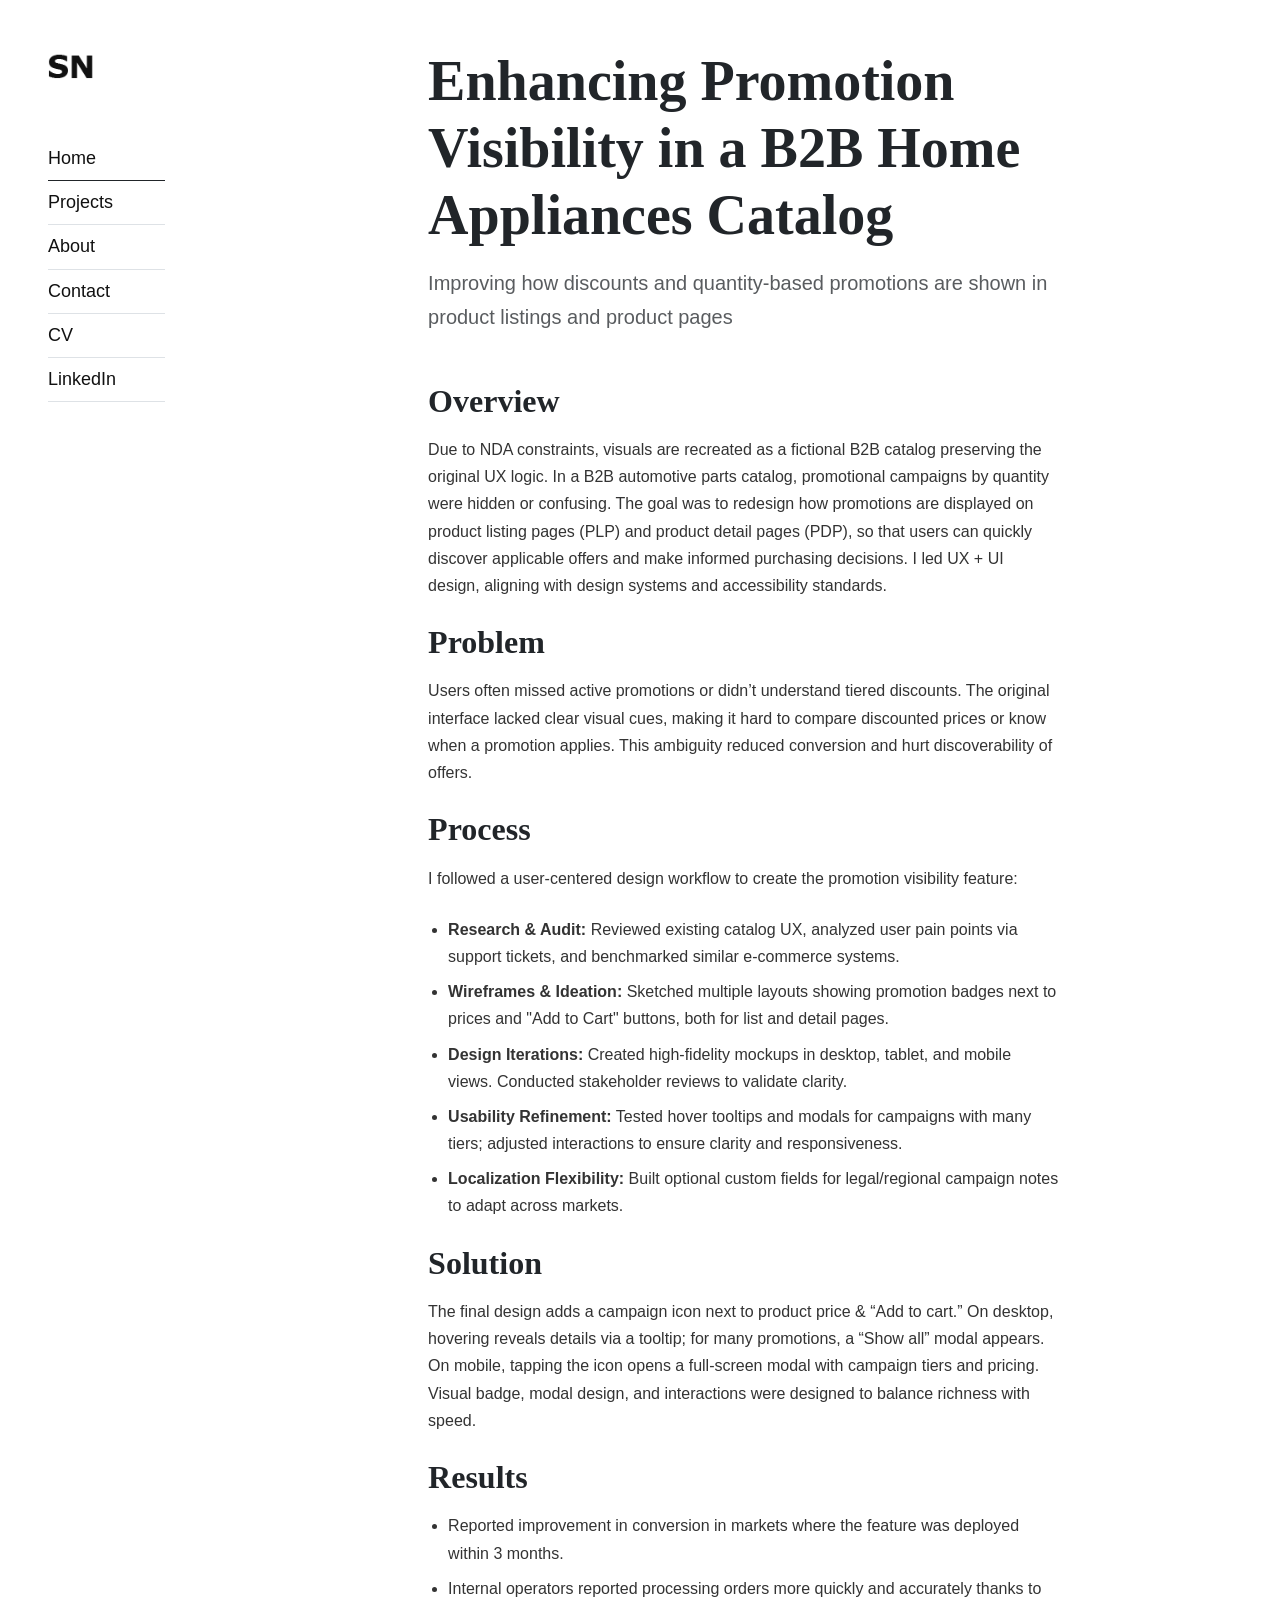
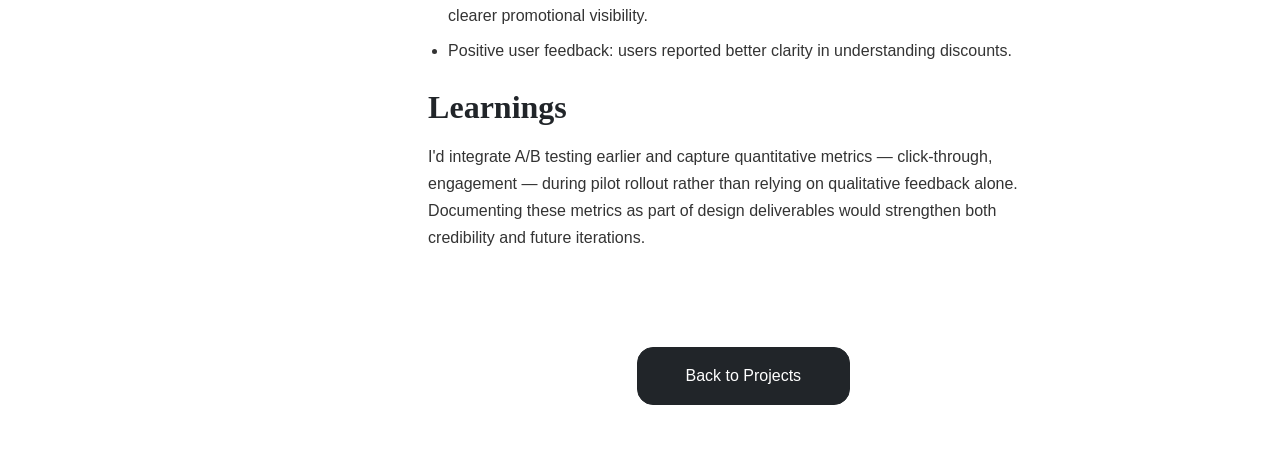
==== commit d655b305: "Update project title for B2B catalog case study" ====
--- a/case-studies/Project-1.html
+++ b/case-studies/Project-1.html
@@ -158,7 +158,7 @@
       <div class="header-wrap d-flex flex-column justify-content-between h-100">
         <div class="navigation">
           <div class="site-logo mt-5">
-            <a href="https://demo.templatesjungle.com/julia/index.html">
+            <a href="../index.html">
               <img src="../assets/main-logo.png" alt="logo" class="img-fluid">
             </a>
           </div>
@@ -185,7 +185,7 @@
       <div class="container aos-init" data-aos="fade-up">
         <div class="row justify-content-center">
           <div class="col-lg-10">
-            <h1 class="display-4 font-weight-bold mb-3">Enhancing Promotion Visibility in B2B Catalog</h1>
+            <h1 class="display-4 font-weight-bold mb-3">Enhancing Promotion Visibility in a B2B Home Appliances Catalog</h1>
             <p class="lead text-muted mb-5">Improving how discounts and quantity-based promotions are shown in product listings and product pages</p>
             <div class="case-study-content">
               
--- a/assets/style.css
+++ b/assets/style.css
@@ -744,6 +744,48 @@
   text-align: center;
 }
 
-.custom-card h3, .custom-card .title {
+.custom-card h3 {
   text-align: center;
 }
+
+.banner-image img {
+  max-width: 80% !important;
+}
+
+.custom-card .title {
+  text-align: left;
+}
+
+/* Force bold headings on all screens including mobile */
+h1, h2, h3, h4, h5, h6, .display-1, .display-2, .display-3, .display-4, .display-5, .display-6, .title {
+  font-weight: 700 !important;
+}
+
+@media (max-width: 991px) {
+  #home {
+    padding-top: 40px !important; /* Align image top with the hamburger menu (top: 20px + margin: 20px = 40px) */
+    padding-bottom: 2rem !important;
+    margin-top: 0 !important;
+  }
+  .banner-content {
+    margin-top: 0 !important;
+    padding-top: 0 !important;
+  }
+  .banner-image {
+    margin-bottom: 0 !important;
+    padding-top: 0 !important;
+  }
+  
+  /* Make the image smaller on mobile to fit the button above the fold */
+  .banner-image img {
+    max-width: 50% !important;
+    margin: 0 auto !important;
+  }
+  
+  /* Force bold headings across mobile devices to override any hidden injected or framework CSS */
+  h1, h2, h3, h4, h5, h6, 
+  .display-1, .display-2, .display-3, .display-4, .display-5, .display-6, 
+  .title, .txt-fx, .txt-fx .word, .txt-fx .letter {
+    font-weight: 700 !important;
+  }
+}
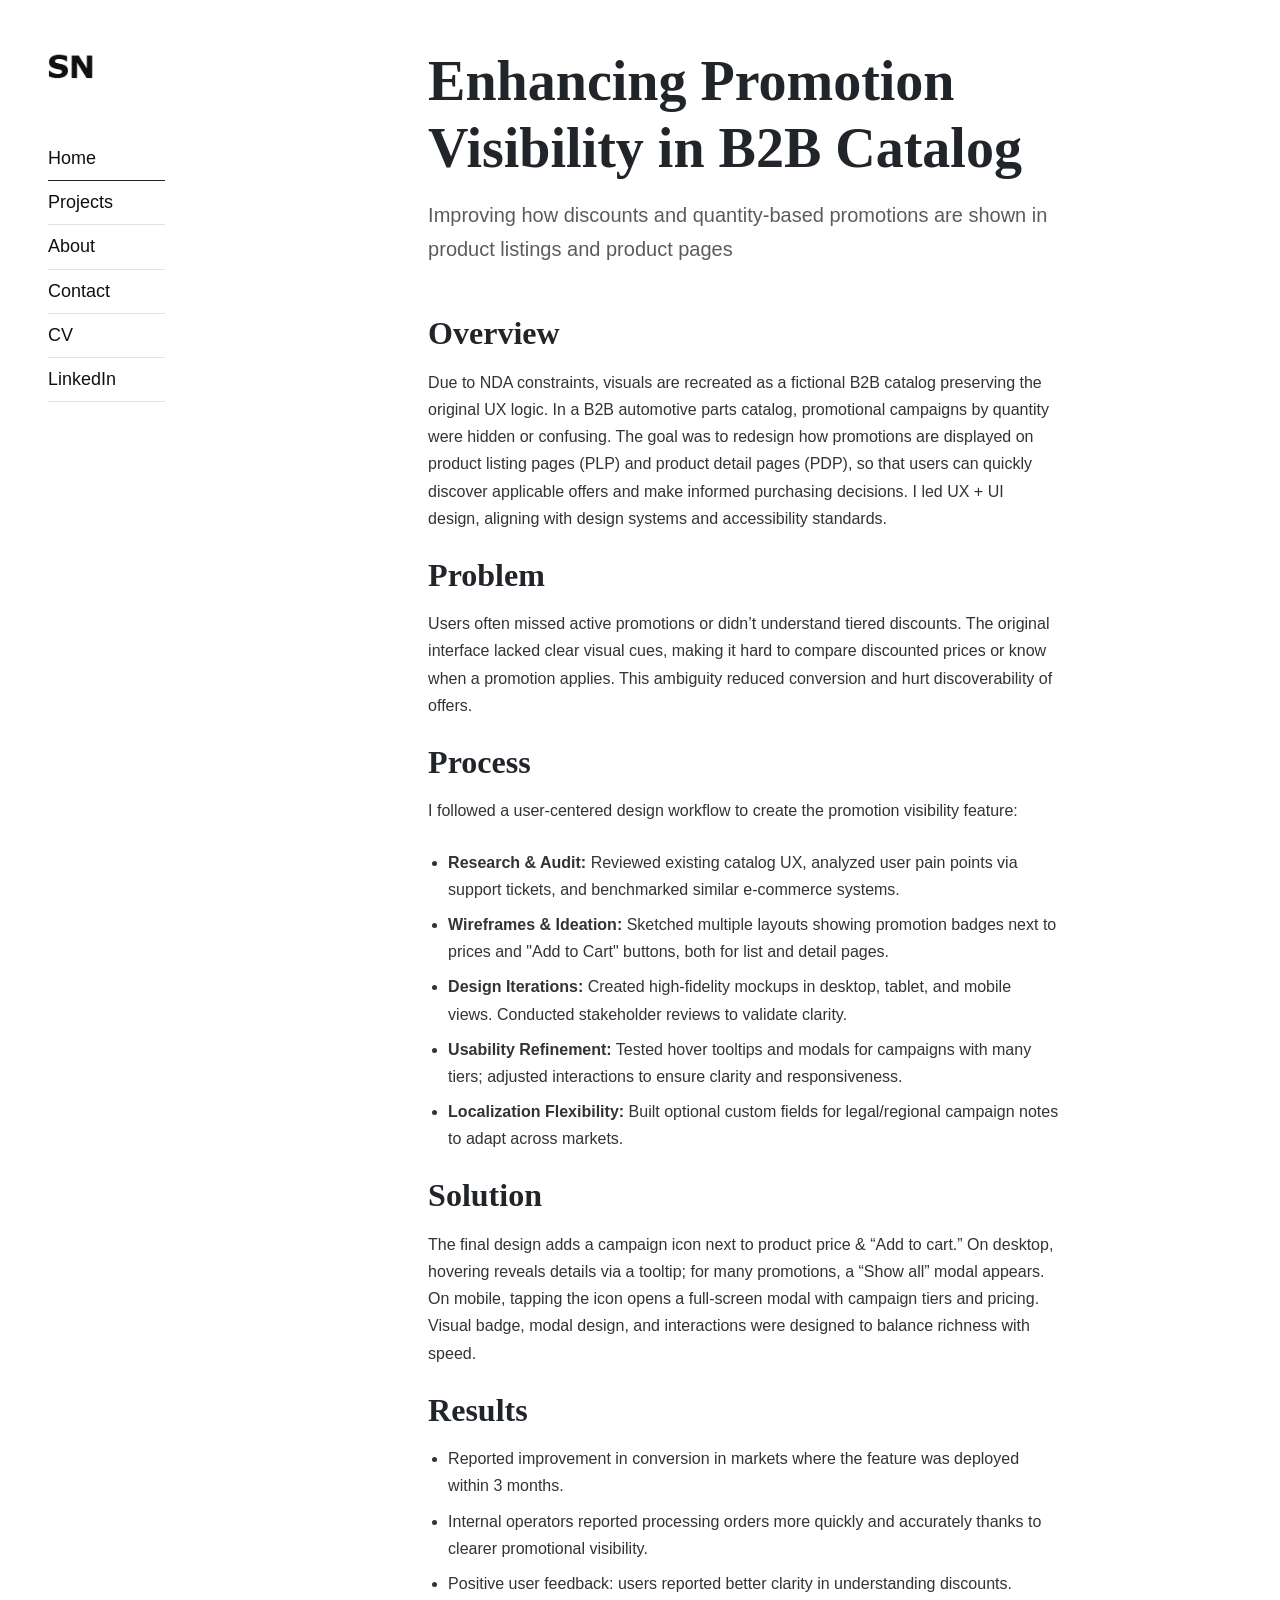
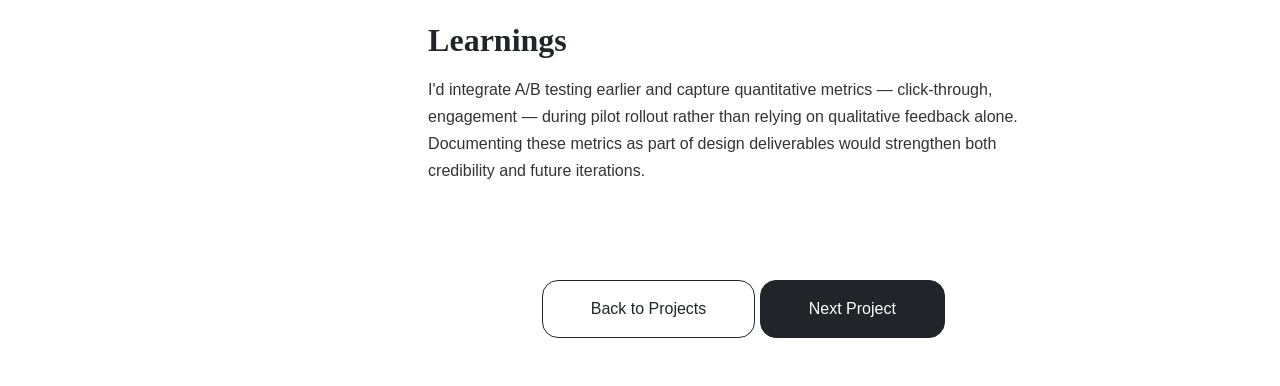
==== commit 11c847c1: "Add files via upload" ====
--- a/case-studies/Project-1.html
+++ b/case-studies/Project-1.html
@@ -185,7 +185,7 @@
       <div class="container aos-init" data-aos="fade-up">
         <div class="row justify-content-center">
           <div class="col-lg-10">
-            <h1 class="display-4 font-weight-bold mb-3">Enhancing Promotion Visibility in a B2B Home Appliances Catalog</h1>
+            <h1 class="display-4 font-weight-bold mb-3">Enhancing Promotion Visibility in B2B Catalog</h1>
             <p class="lead text-muted mb-5">Improving how discounts and quantity-based promotions are shown in product listings and product pages</p>
             <div class="case-study-content">
               
@@ -220,7 +220,8 @@
 
             </div>
             <div class="text-center mt-5 pt-5">
-              <a href="../index.html#portfolio" class="btn btn-dark  py-3 px-5">Back to Projects</a>
+              <a href="../index.html#portfolio" class="btn btn-outline-dark py-3 px-5 mr-3">Back to Projects</a>
+              <a href="Project-2.html" class="btn btn-dark py-3 px-5">Next Project</a>
             </div>
           </div>
         </div>
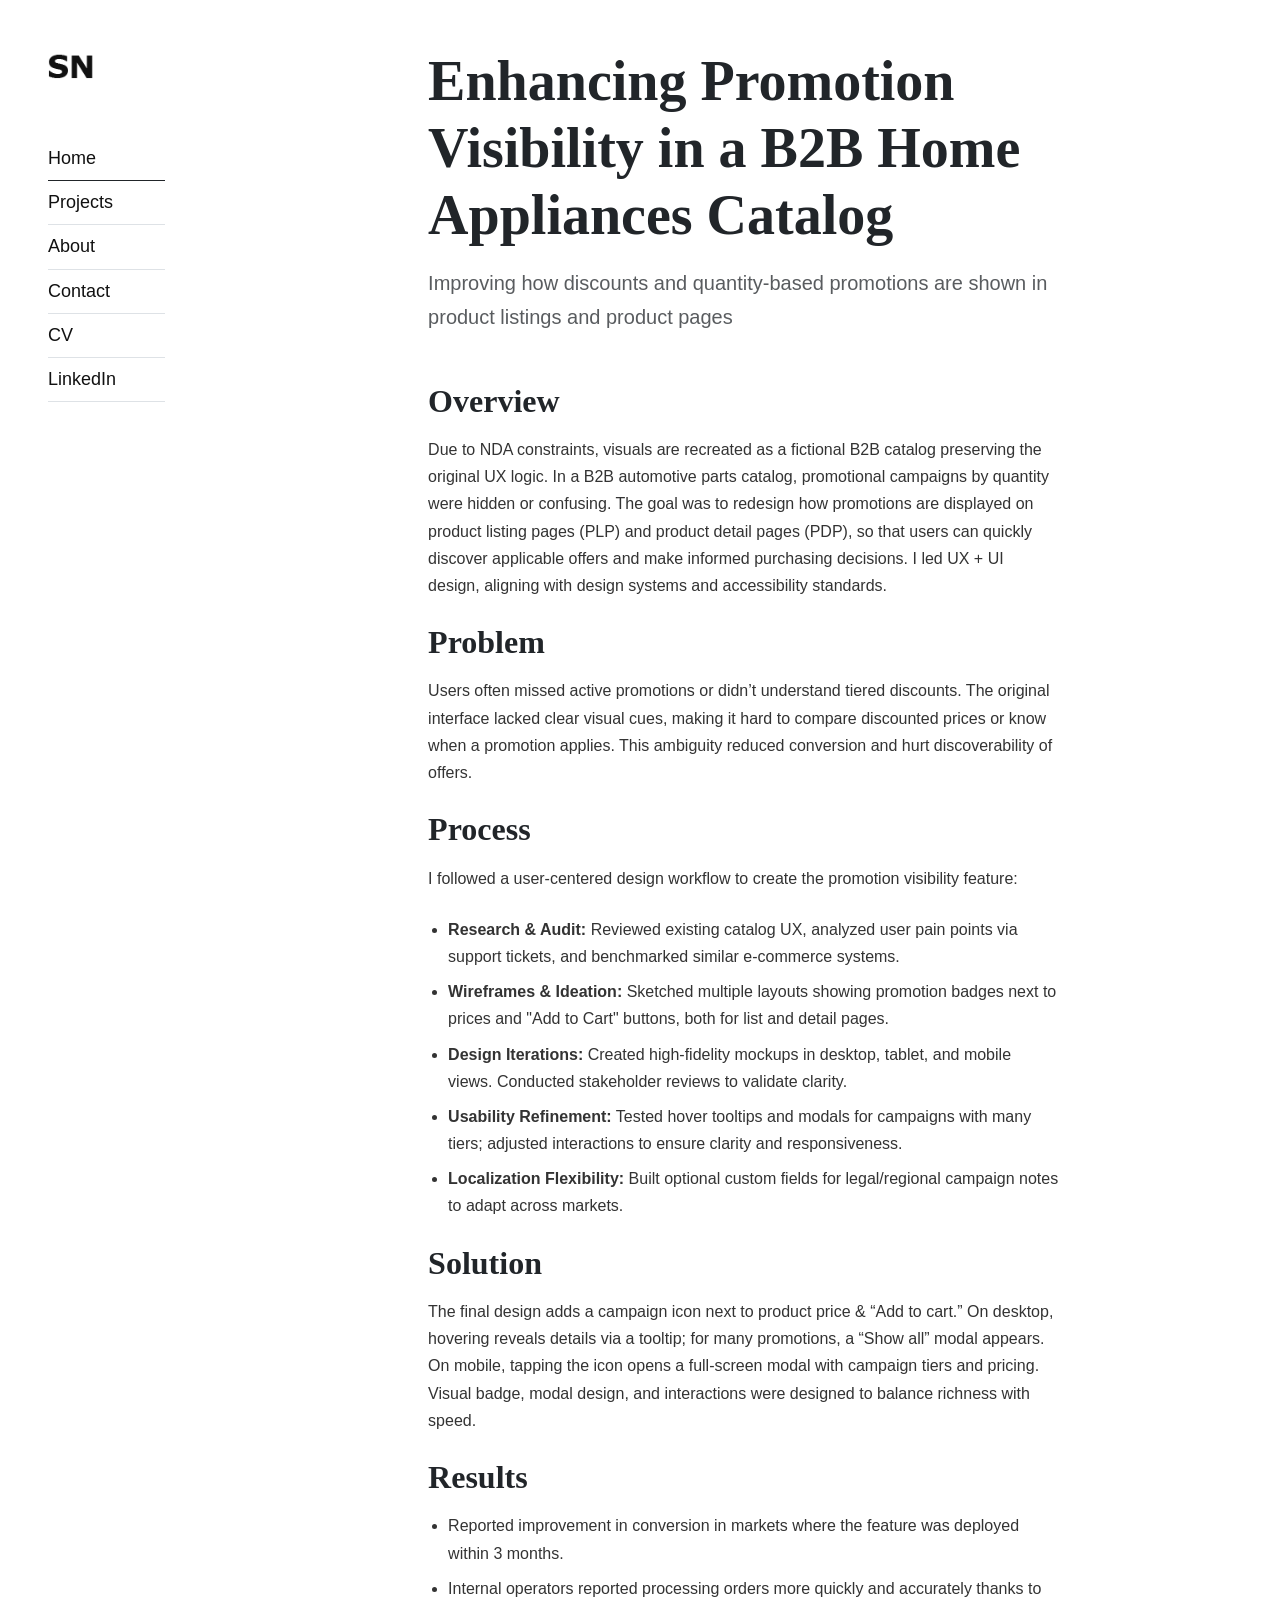
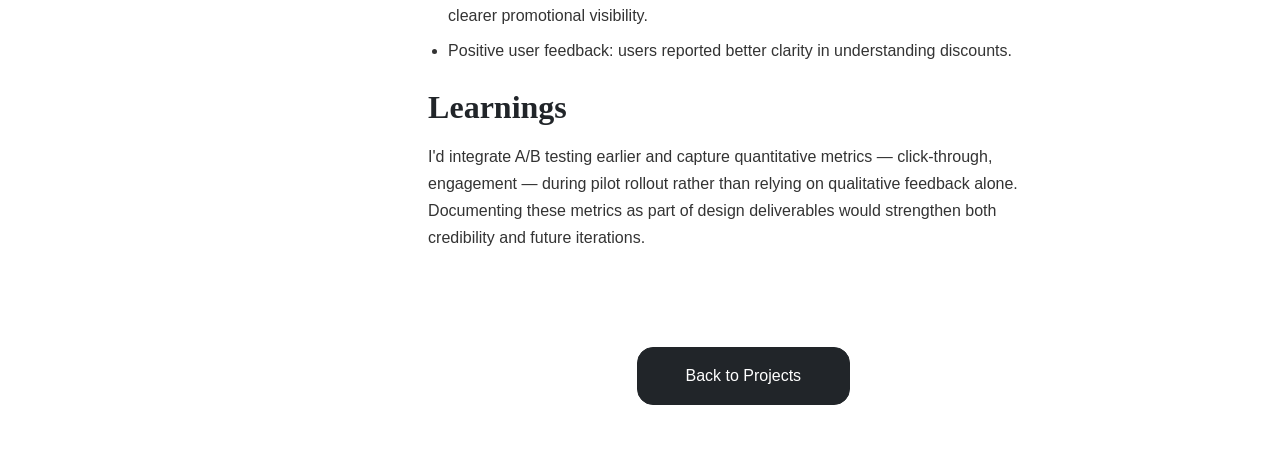
==== commit a4715ae5: "Add files via upload" ====
--- a/case-studies/Project-1.html
+++ b/case-studies/Project-1.html
@@ -185,7 +185,7 @@
       <div class="container aos-init" data-aos="fade-up">
         <div class="row justify-content-center">
           <div class="col-lg-10">
-            <h1 class="display-4 font-weight-bold mb-3">Enhancing Promotion Visibility in B2B Catalog</h1>
+            <h1 class="display-4 font-weight-bold mb-3">Enhancing Promotion Visibility in a B2B Home Appliances Catalog</h1>
             <p class="lead text-muted mb-5">Improving how discounts and quantity-based promotions are shown in product listings and product pages</p>
             <div class="case-study-content">
               
@@ -220,8 +220,7 @@
 
             </div>
             <div class="text-center mt-5 pt-5">
-              <a href="../index.html#portfolio" class="btn btn-outline-dark py-3 px-5 mr-3">Back to Projects</a>
-              <a href="Project-2.html" class="btn btn-dark py-3 px-5">Next Project</a>
+              <a href="../index.html#portfolio" class="btn btn-dark  py-3 px-5">Back to Projects</a>
             </div>
           </div>
         </div>
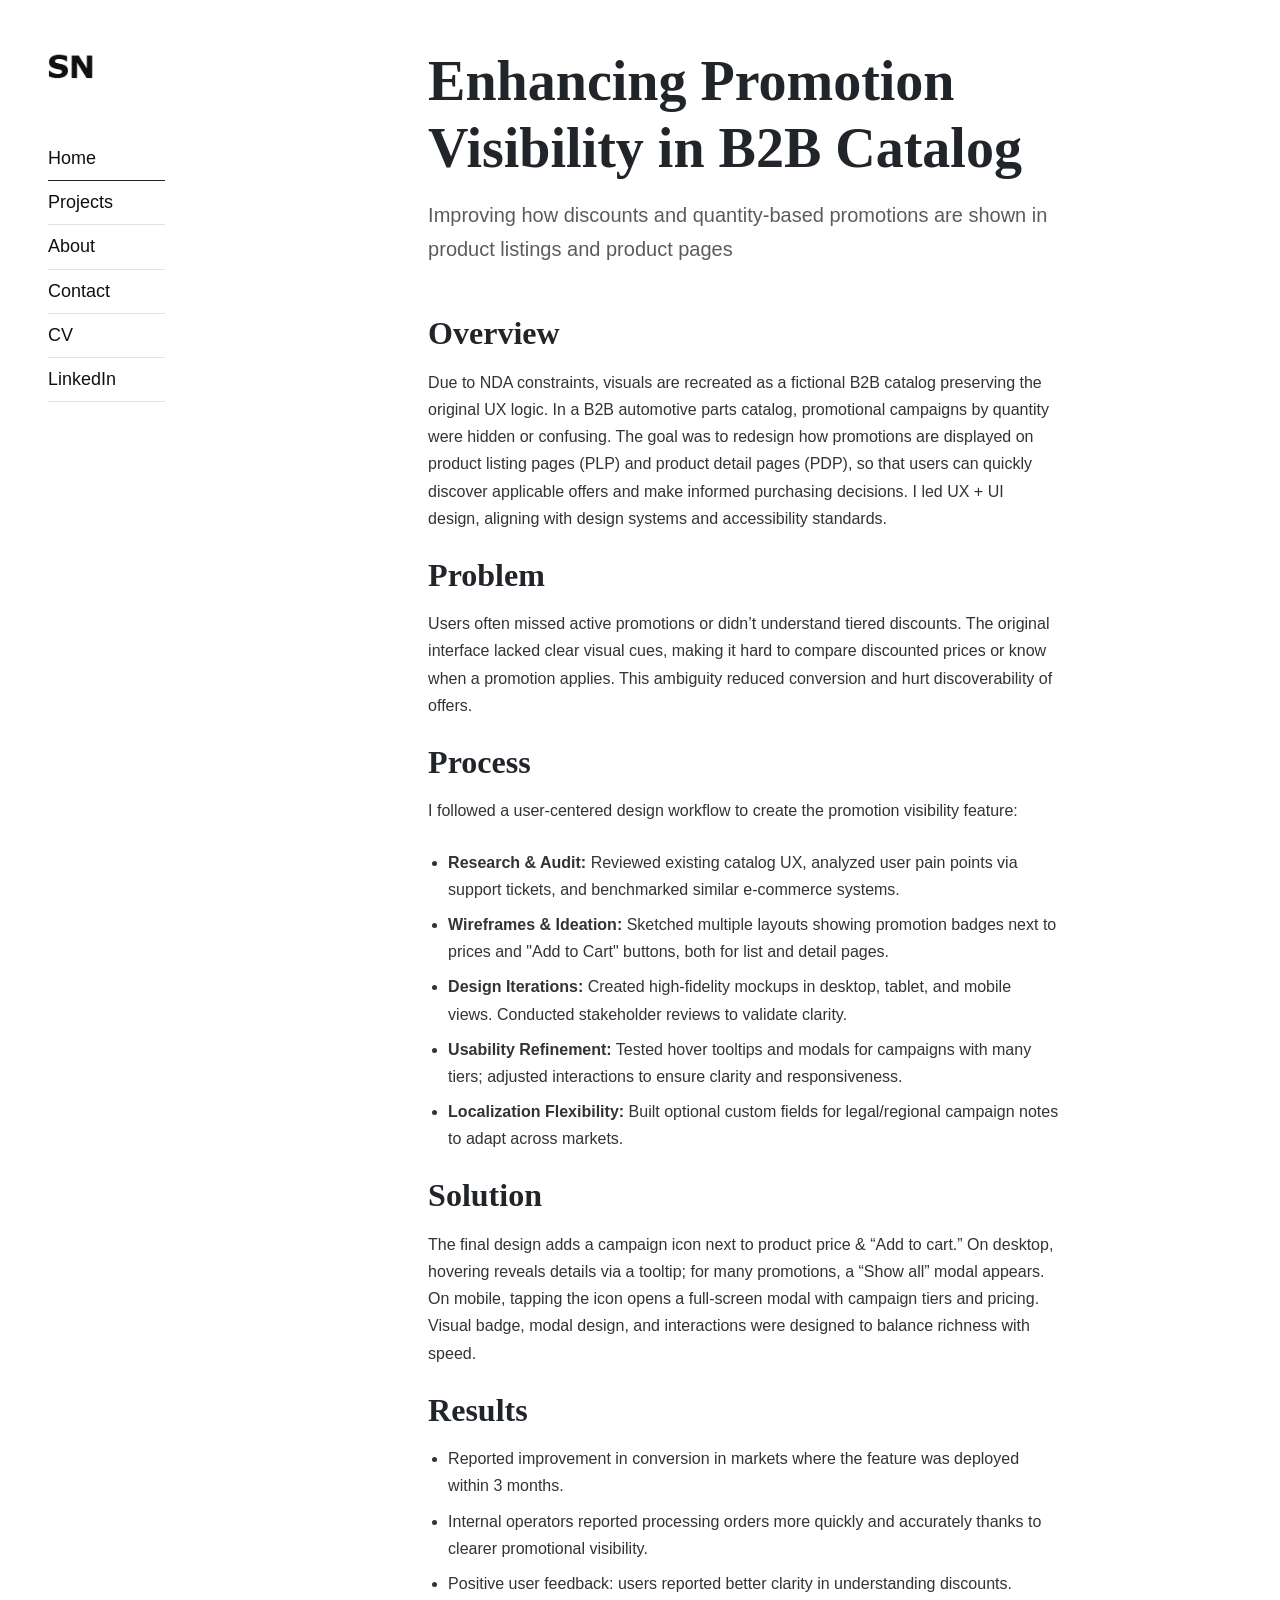
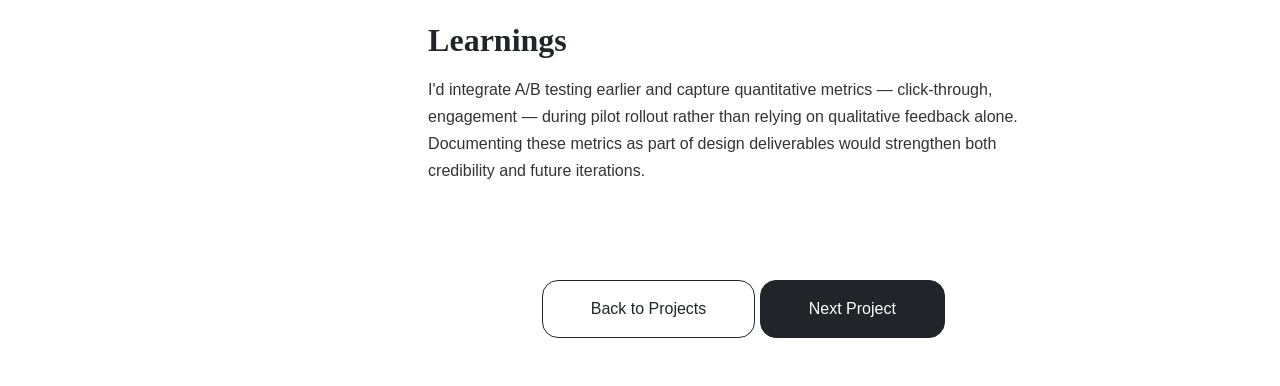
==== commit e28ef02d: "Add files via upload" ====
--- a/case-studies/Project-1.html
+++ b/case-studies/Project-1.html
@@ -185,7 +185,7 @@
       <div class="container aos-init" data-aos="fade-up">
         <div class="row justify-content-center">
           <div class="col-lg-10">
-            <h1 class="display-4 font-weight-bold mb-3">Enhancing Promotion Visibility in a B2B Home Appliances Catalog</h1>
+            <h1 class="display-4 font-weight-bold mb-3">Enhancing Promotion Visibility in B2B Catalog</h1>
             <p class="lead text-muted mb-5">Improving how discounts and quantity-based promotions are shown in product listings and product pages</p>
             <div class="case-study-content">
               
@@ -220,7 +220,8 @@
 
             </div>
             <div class="text-center mt-5 pt-5">
-              <a href="../index.html#portfolio" class="btn btn-dark  py-3 px-5">Back to Projects</a>
+              <a href="../index.html#portfolio" class="btn btn-outline-dark py-3 px-5 mr-3">Back to Projects</a>
+              <a href="Project-2.html" class="btn btn-dark py-3 px-5">Next Project</a>
             </div>
           </div>
         </div>
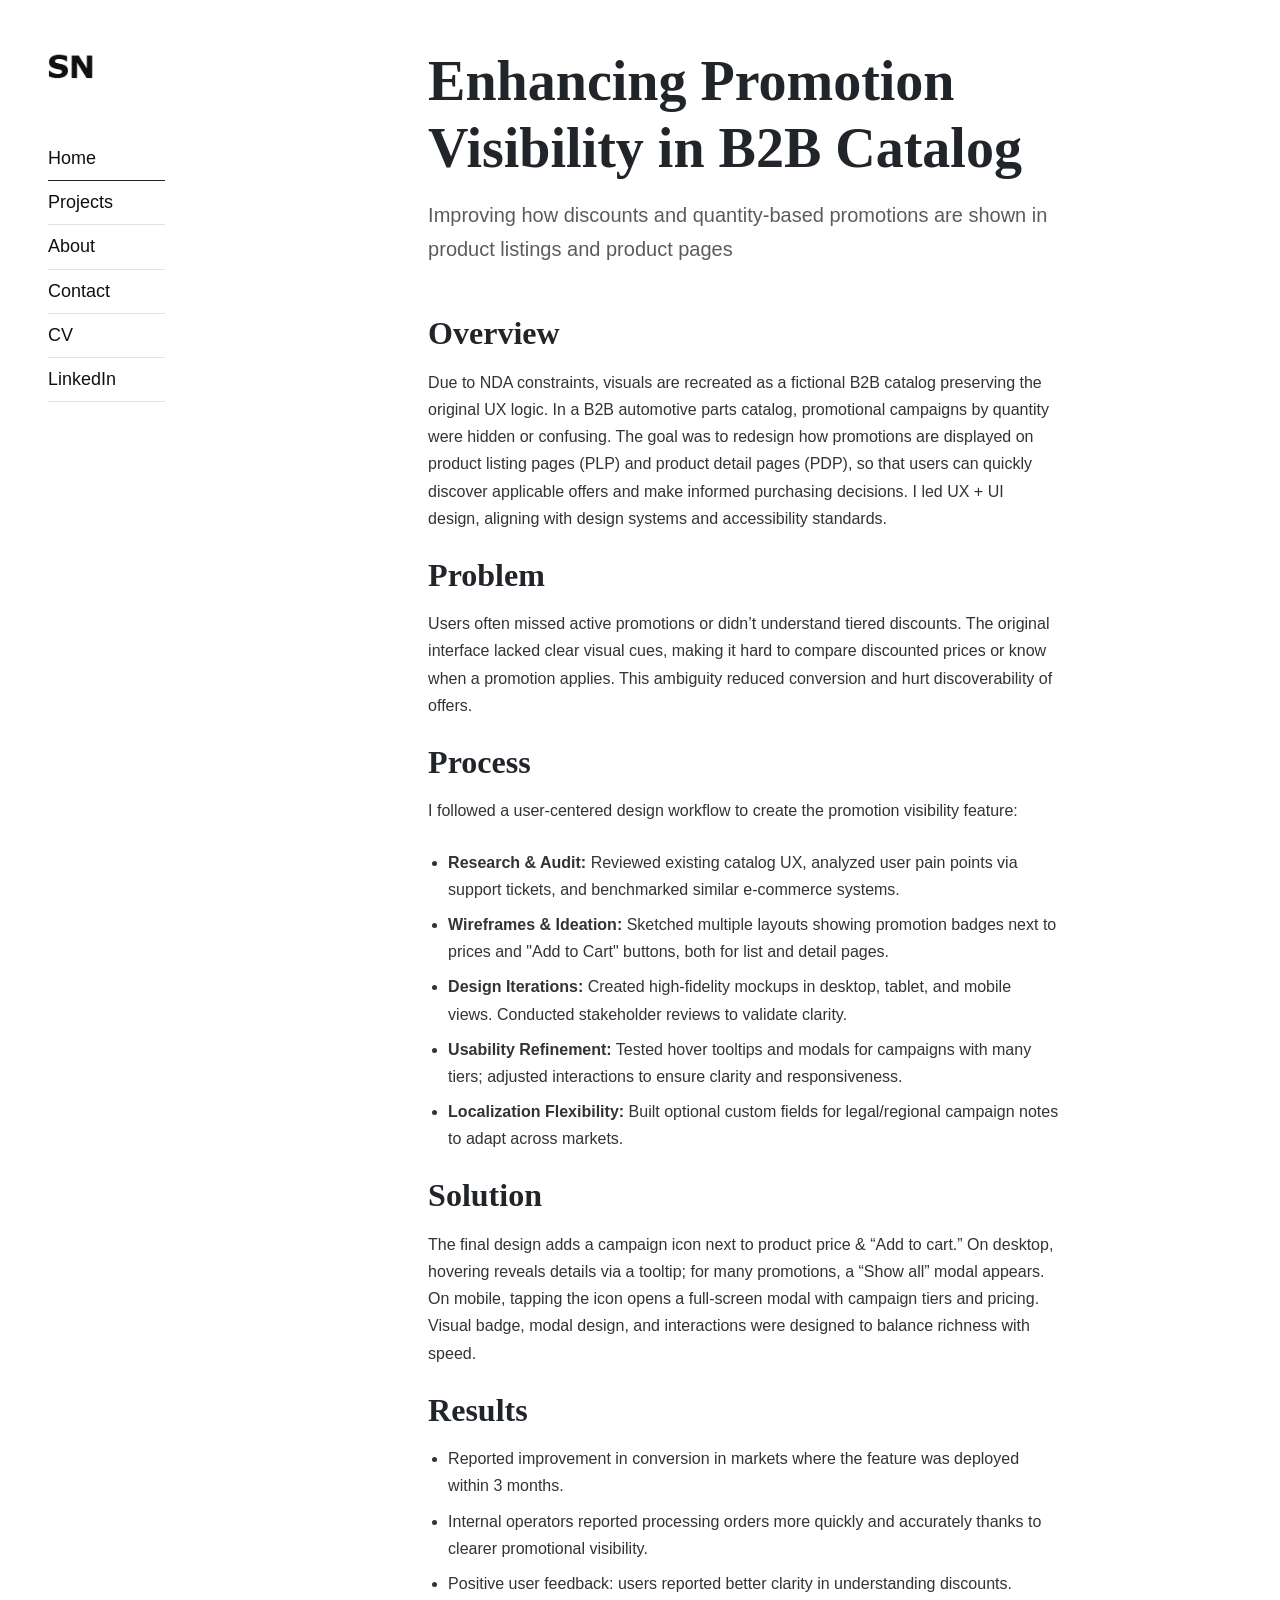
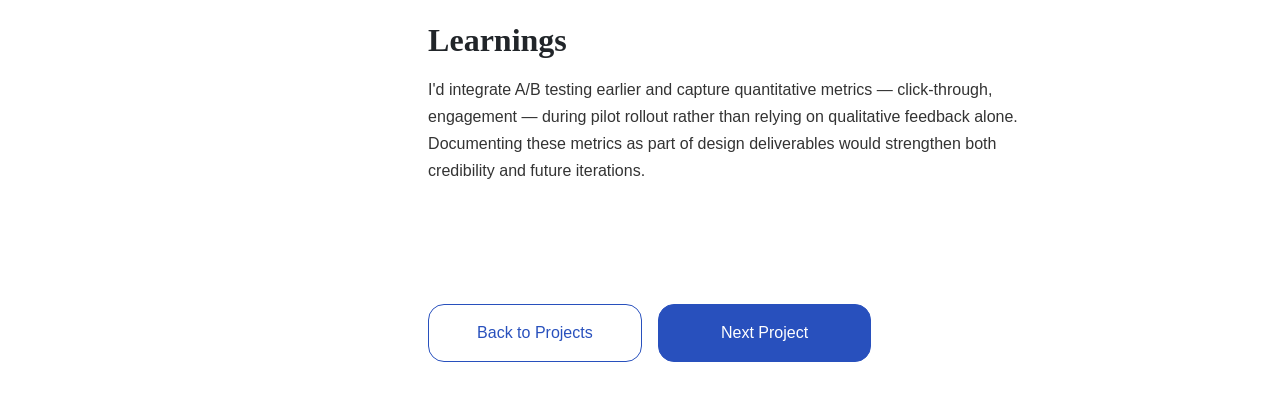
==== commit 9785e59f: "Add files via upload" ====
--- a/case-studies/Project-1.html
+++ b/case-studies/Project-1.html
@@ -219,8 +219,8 @@
 <p class="mb-4">I'd integrate A/B testing earlier and capture quantitative metrics — click-through, engagement — during pilot rollout rather than relying on qualitative feedback alone. Documenting these metrics as part of design deliverables would strengthen both credibility and future iterations.</p>
 
             </div>
-            <div class="text-center mt-5 pt-5">
-              <a href="../index.html#portfolio" class="btn btn-outline-dark py-3 px-5 mr-3">Back to Projects</a>
+            <div class="text-center mt-5 pt-5 case-study-buttons">
+              <a href="../index.html#portfolio" class="btn btn-outline-dark py-3 px-5">Back to Projects</a>
               <a href="Project-2.html" class="btn btn-dark py-3 px-5">Next Project</a>
             </div>
           </div>
--- a/assets/style.css
+++ b/assets/style.css
@@ -789,3 +789,48 @@
     font-weight: 700 !important;
   }
 }
+
+/* Custom Button Colors */
+.btn-dark {
+  background-color: hsl(224, 65%, 45%) !important;
+  border-color: hsl(224, 65%, 45%) !important;
+  color: #fff !important;
+}
+.btn-dark:hover, .btn-dark:focus, .btn-dark:active {
+  background-color: hsl(224, 45%, 35%) !important;
+  border-color: hsl(224, 45%, 35%) !important;
+  color: #fff !important;
+}
+
+.btn-outline-dark {
+  background-color: transparent !important;
+  border-color: hsl(224, 65%, 45%) !important;
+  color: hsl(224, 65%, 45%) !important;
+}
+.btn-outline-dark:hover, .btn-outline-dark:focus, .btn-outline-dark:active {
+  background-color: transparent !important;
+  border-color: hsl(224, 45%, 35%) !important;
+  color: hsl(224, 45%, 35%) !important;
+}
+
+/* Equal width case study buttons with 16px gap */
+.case-study-buttons {
+  display: grid;
+  grid-template-columns: 1fr;
+  gap: 16px;
+  justify-content: center;
+  max-width: 100%;
+}
+@media (min-width: 768px) {
+  .case-study-buttons {
+    display: inline-grid;
+    grid-auto-flow: column;
+    grid-auto-columns: 1fr;
+    grid-template-columns: none;
+  }
+}
+.case-study-buttons .btn {
+  margin: 0 !important;
+  width: 100%;
+}
+
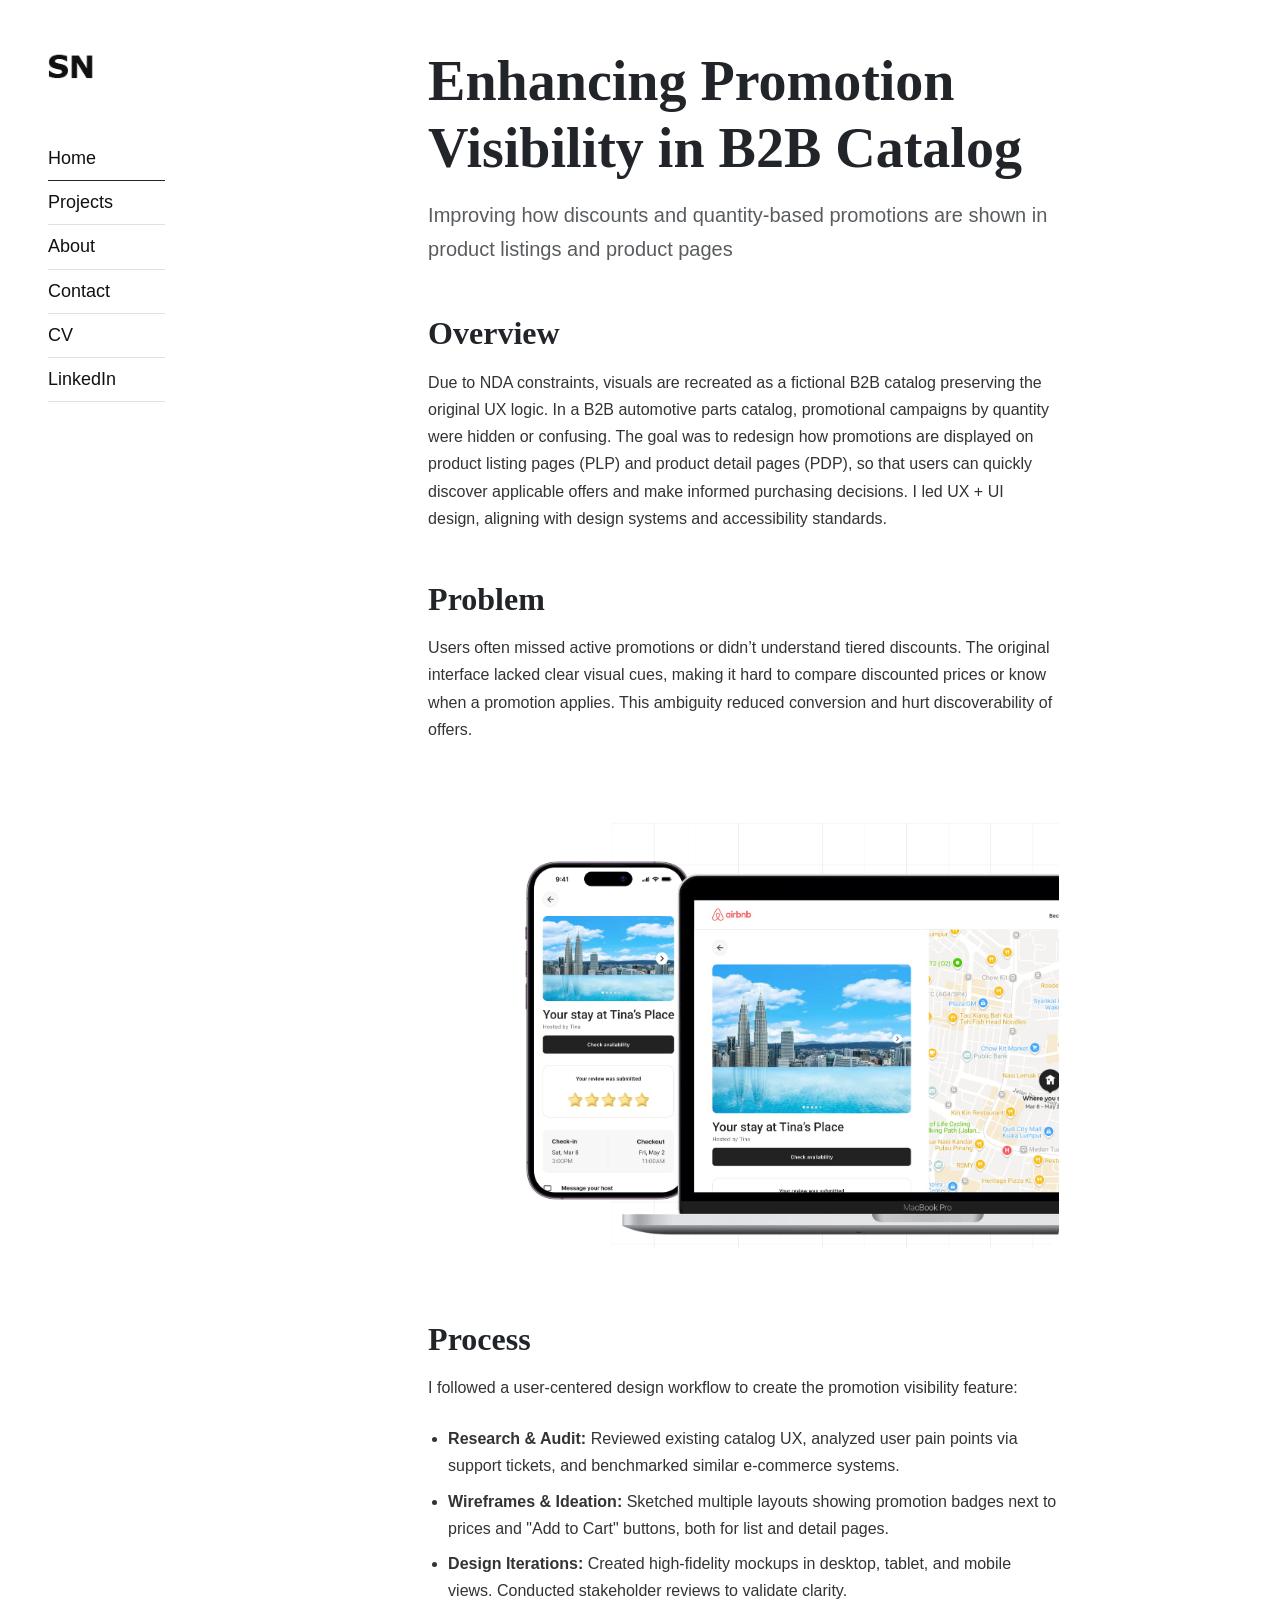
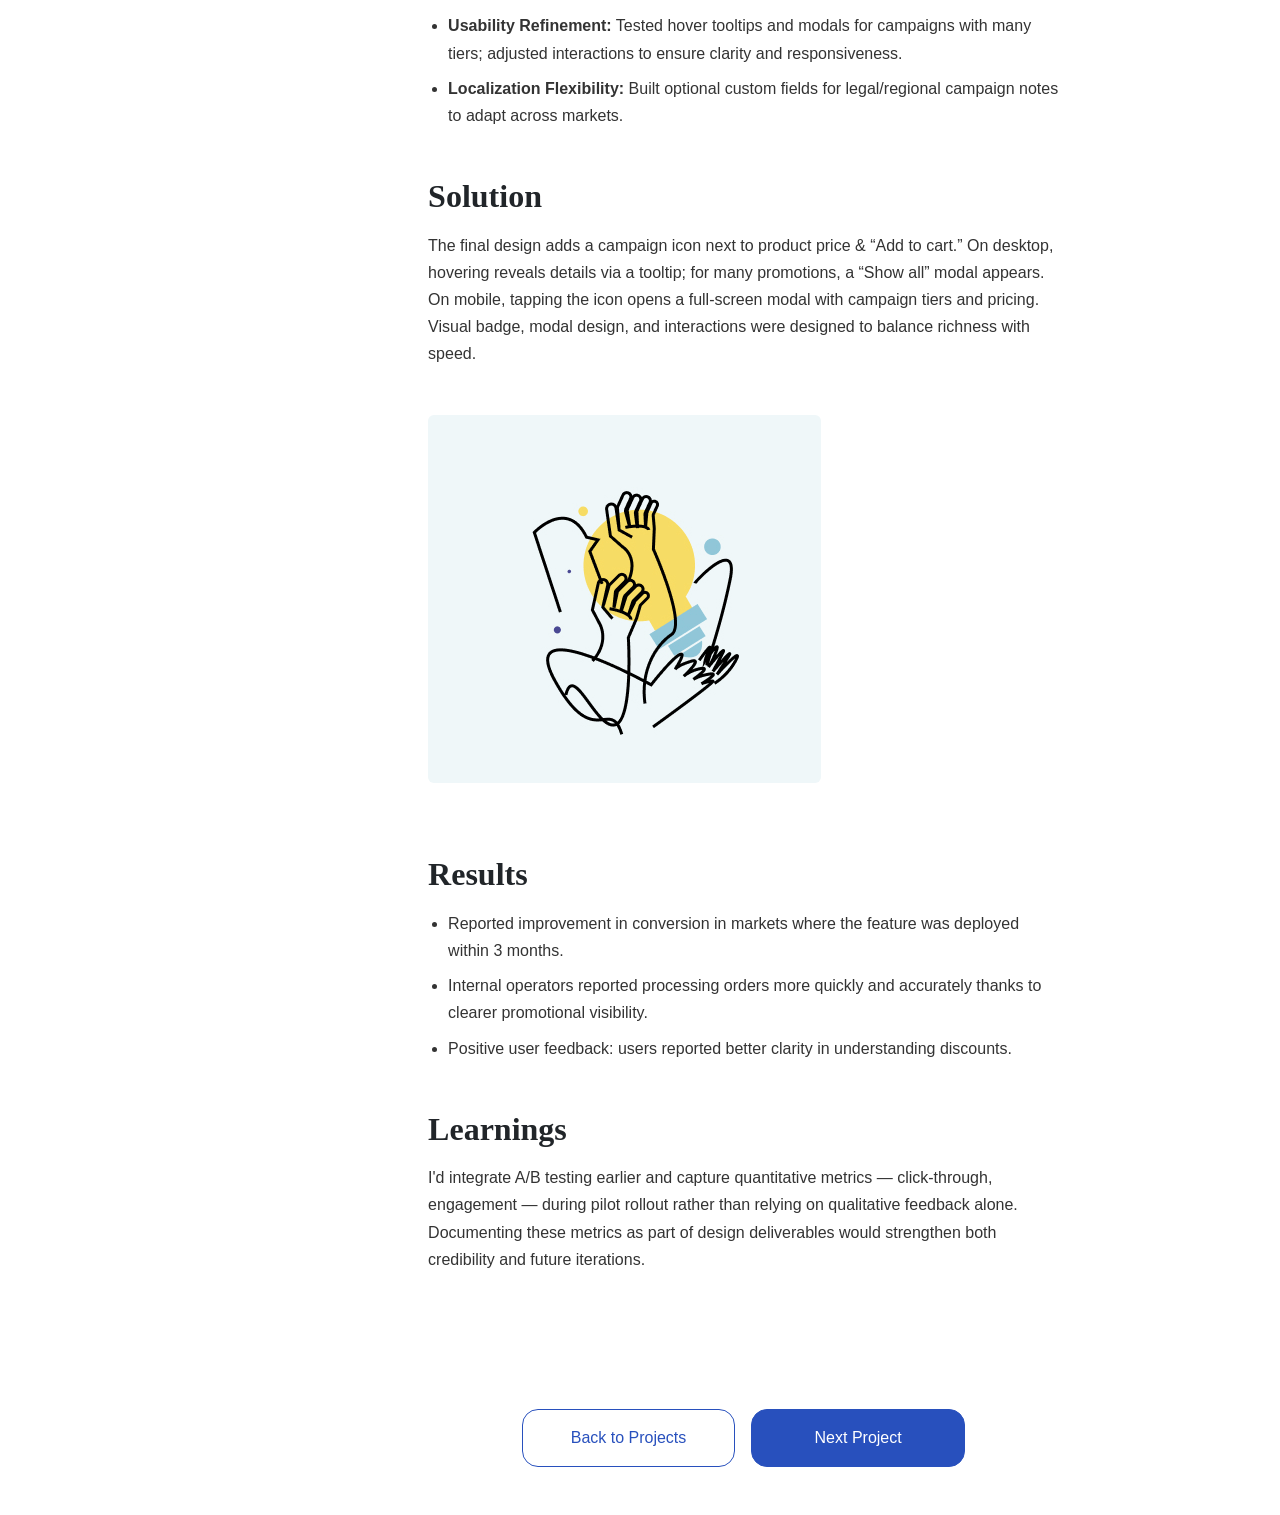
==== commit f063155f: "Add files via upload" ====
--- a/case-studies/Project-1.html
+++ b/case-studies/Project-1.html
@@ -189,34 +189,44 @@
             <p class="lead text-muted mb-5">Improving how discounts and quantity-based promotions are shown in product listings and product pages</p>
             <div class="case-study-content">
               
-<h2 class="mb-3">Overview</h2>
-<p class="mb-4">Due to NDA constraints, visuals are recreated as a fictional B2B catalog preserving the original UX logic. In a B2B automotive parts catalog, promotional campaigns by quantity were hidden or confusing. The goal was to redesign how promotions are displayed on product listing pages (PLP) and product detail pages (PDP), so that users can quickly discover applicable offers and make informed purchasing decisions. I led UX + UI design, aligning with design systems and accessibility standards.</p>
-
-<h2 class="mb-3">Problem</h2>
-<p class="mb-4">Users often missed active promotions or didn’t understand tiered discounts. The original interface lacked clear visual cues, making it hard to compare discounted prices or know when a promotion applies. This ambiguity reduced conversion and hurt discoverability of offers.</p>
-
-<h2 class="mb-3">Process</h2>
-<p class="mb-4">I followed a user-centered design workflow to create the promotion visibility feature:</p>
-<ul class="mb-4" style="list-style-type: disc; padding-left: 20px;">
-  <li class="mb-2"><strong>Research & Audit:</strong> Reviewed existing catalog UX, analyzed user pain points via support tickets, and benchmarked similar e-commerce systems.</li>
-  <li class="mb-2"><strong>Wireframes & Ideation:</strong> Sketched multiple layouts showing promotion badges next to prices and "Add to Cart" buttons, both for list and detail pages.</li>
-  <li class="mb-2"><strong>Design Iterations:</strong> Created high-fidelity mockups in desktop, tablet, and mobile views. Conducted stakeholder reviews to validate clarity.</li>
-  <li class="mb-2"><strong>Usability Refinement:</strong> Tested hover tooltips and modals for campaigns with many tiers; adjusted interactions to ensure clarity and responsiveness.</li>
-  <li class="mb-2"><strong>Localization Flexibility:</strong> Built optional custom fields for legal/regional campaign notes to adapt across markets.</li>
-</ul>
-
-<h2 class="mb-3">Solution</h2>
-<p class="mb-4">The final design adds a campaign icon next to product price & “Add to cart.” On desktop, hovering reveals details via a tooltip; for many promotions, a “Show all” modal appears. On mobile, tapping the icon opens a full-screen modal with campaign tiers and pricing. Visual badge, modal design, and interactions were designed to balance richness with speed.</p>
-
-<h2 class="mb-3">Results</h2>
-<ul class="mb-4" style="list-style-type: disc; padding-left: 20px;">
-  <li class="mb-2">Reported improvement in conversion in markets where the feature was deployed within 3 months.</li>
-  <li class="mb-2">Internal operators reported processing orders more quickly and accurately thanks to clearer promotional visibility.</li>
-  <li class="mb-2">Positive user feedback: users reported better clarity in understanding discounts.</li>
-</ul>
-
-<h2 class="mb-3">Learnings</h2>
-<p class="mb-4">I'd integrate A/B testing earlier and capture quantitative metrics — click-through, engagement — during pilot rollout rather than relying on qualitative feedback alone. Documenting these metrics as part of design deliverables would strengthen both credibility and future iterations.</p>
+              <div class="mb-5 pb-3 aos-init" data-aos="fade-up">
+                <h2 class="mb-3">Overview</h2>
+                <p class="mb-4">Due to NDA constraints, visuals are recreated as a fictional B2B catalog preserving the original UX logic. In a B2B automotive parts catalog, promotional campaigns by quantity were hidden or confusing. The goal was to redesign how promotions are displayed on product listing pages (PLP) and product detail pages (PDP), so that users can quickly discover applicable offers and make informed purchasing decisions. I led UX + UI design, aligning with design systems and accessibility standards.</p>
+
+                <h2 class="mb-3 mt-5">Problem</h2>
+                <p class="mb-4">Users often missed active promotions or didn’t understand tiered discounts. The original interface lacked clear visual cues, making it hard to compare discounted prices or know when a promotion applies. This ambiguity reduced conversion and hurt discoverability of offers.</p>
+
+                <img src="../assets/Macbook Pro and iphone OPT.jpg" class="img-fluid rounded mt-4 mb-2" alt="Placeholder">
+              </div>
+
+              <div class="mb-5 pb-3 aos-init" data-aos="fade-up">
+                <h2 class="mb-3">Process</h2>
+                <p class="mb-4">I followed a user-centered design workflow to create the promotion visibility feature:</p>
+                <ul class="mb-4" style="list-style-type: disc; padding-left: 20px;">
+                  <li class="mb-2"><strong>Research & Audit:</strong> Reviewed existing catalog UX, analyzed user pain points via support tickets, and benchmarked similar e-commerce systems.</li>
+                  <li class="mb-2"><strong>Wireframes & Ideation:</strong> Sketched multiple layouts showing promotion badges next to prices and "Add to Cart" buttons, both for list and detail pages.</li>
+                  <li class="mb-2"><strong>Design Iterations:</strong> Created high-fidelity mockups in desktop, tablet, and mobile views. Conducted stakeholder reviews to validate clarity.</li>
+                  <li class="mb-2"><strong>Usability Refinement:</strong> Tested hover tooltips and modals for campaigns with many tiers; adjusted interactions to ensure clarity and responsiveness.</li>
+                  <li class="mb-2"><strong>Localization Flexibility:</strong> Built optional custom fields for legal/regional campaign notes to adapt across markets.</li>
+                </ul>
+
+                <h2 class="mb-3 mt-5">Solution</h2>
+                <p class="mb-4">The final design adds a campaign icon next to product price & “Add to cart.” On desktop, hovering reveals details via a tooltip; for many promotions, a “Show all” modal appears. On mobile, tapping the icon opens a full-screen modal with campaign tiers and pricing. Visual badge, modal design, and interactions were designed to balance richness with speed.</p>
+                
+                <img src="../assets/port-item1.jpg" class="img-fluid rounded mt-4 mb-2" alt="Placeholder">
+              </div>
+
+              <div class="mb-5 pb-3 aos-init" data-aos="fade-up">
+                <h2 class="mb-3">Results</h2>
+                <ul class="mb-4" style="list-style-type: disc; padding-left: 20px;">
+                  <li class="mb-2">Reported improvement in conversion in markets where the feature was deployed within 3 months.</li>
+                  <li class="mb-2">Internal operators reported processing orders more quickly and accurately thanks to clearer promotional visibility.</li>
+                  <li class="mb-2">Positive user feedback: users reported better clarity in understanding discounts.</li>
+                </ul>
+
+                <h2 class="mb-3 mt-5">Learnings</h2>
+                <p class="mb-4">I'd integrate A/B testing earlier and capture quantitative metrics — click-through, engagement — during pilot rollout rather than relying on qualitative feedback alone. Documenting these metrics as part of design deliverables would strengthen both credibility and future iterations.</p>
+              </div>
 
             </div>
             <div class="text-center mt-5 pt-5 case-study-buttons">
--- a/assets/style.css
+++ b/assets/style.css
@@ -823,10 +823,12 @@
 }
 @media (min-width: 768px) {
   .case-study-buttons {
-    display: inline-grid;
+    display: grid;
     grid-auto-flow: column;
     grid-auto-columns: 1fr;
     grid-template-columns: none;
+    width: fit-content;
+    margin: 0 auto;
   }
 }
 .case-study-buttons .btn {
